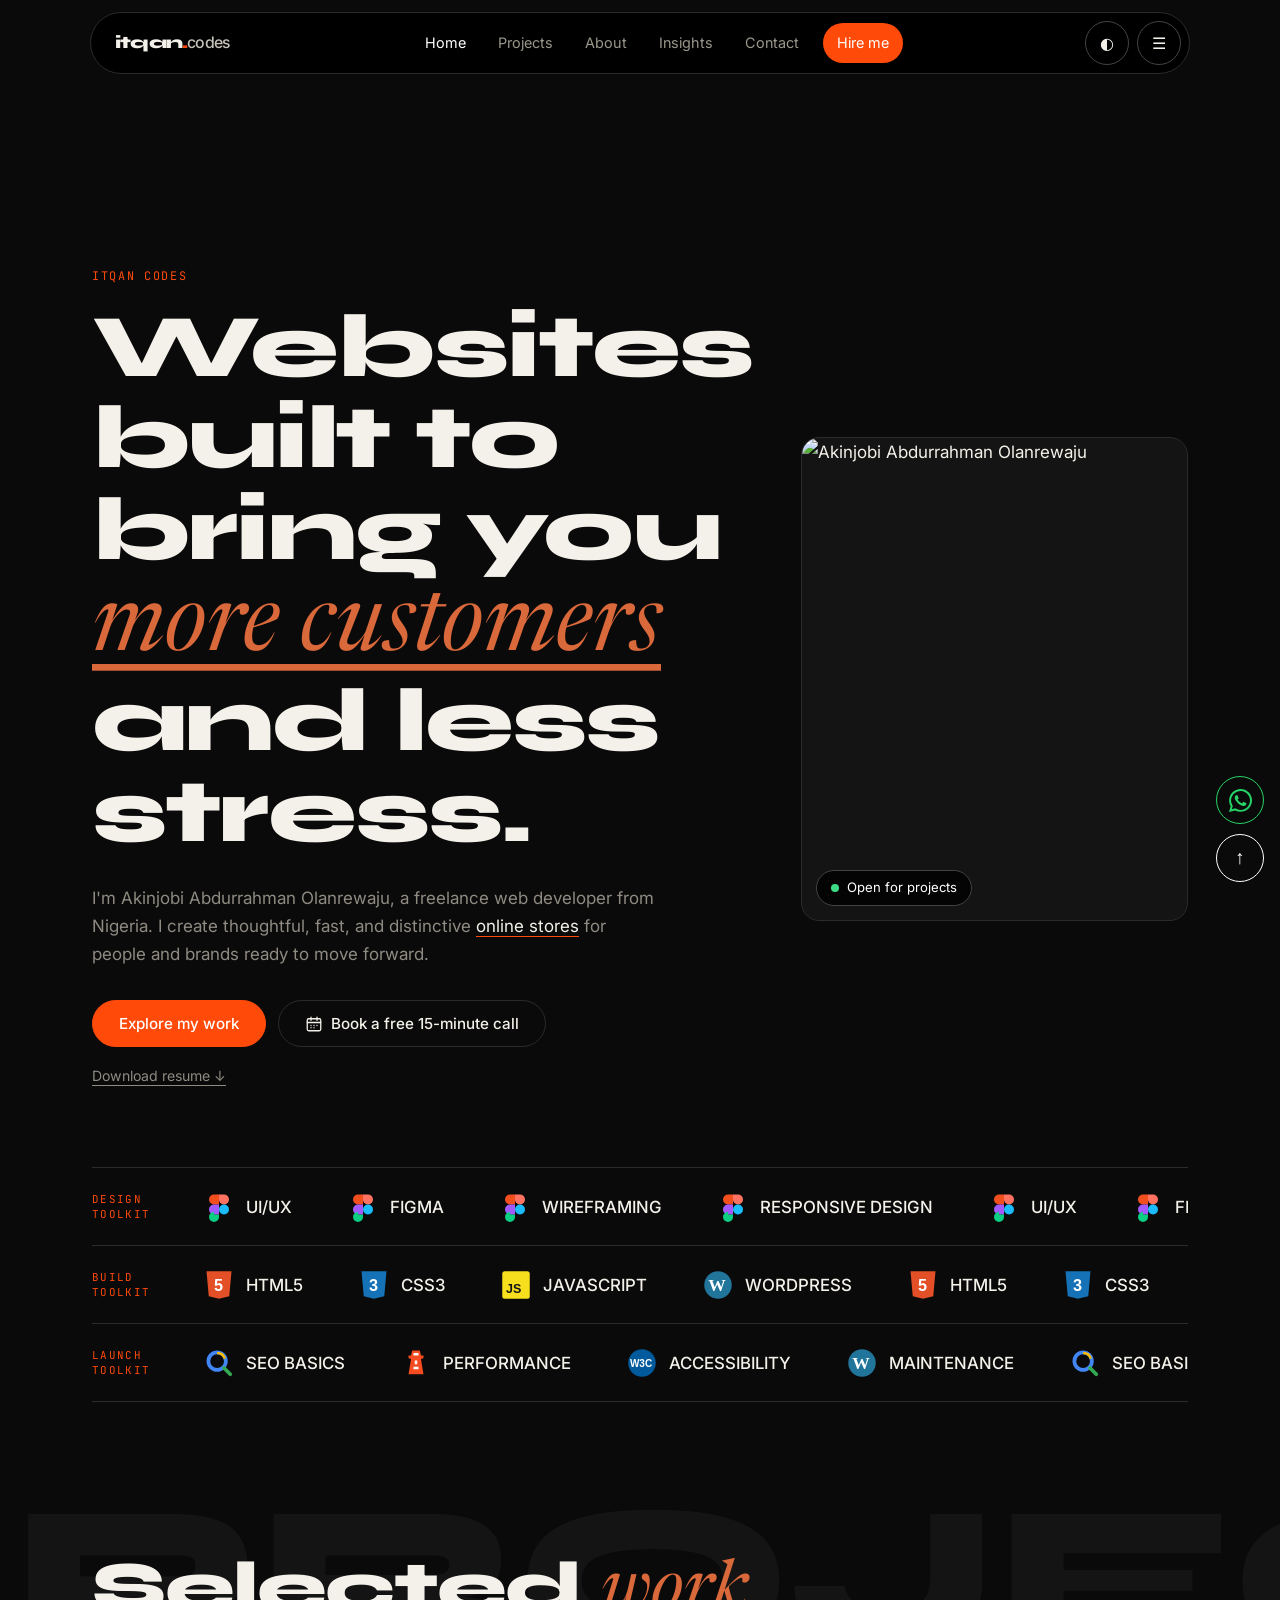
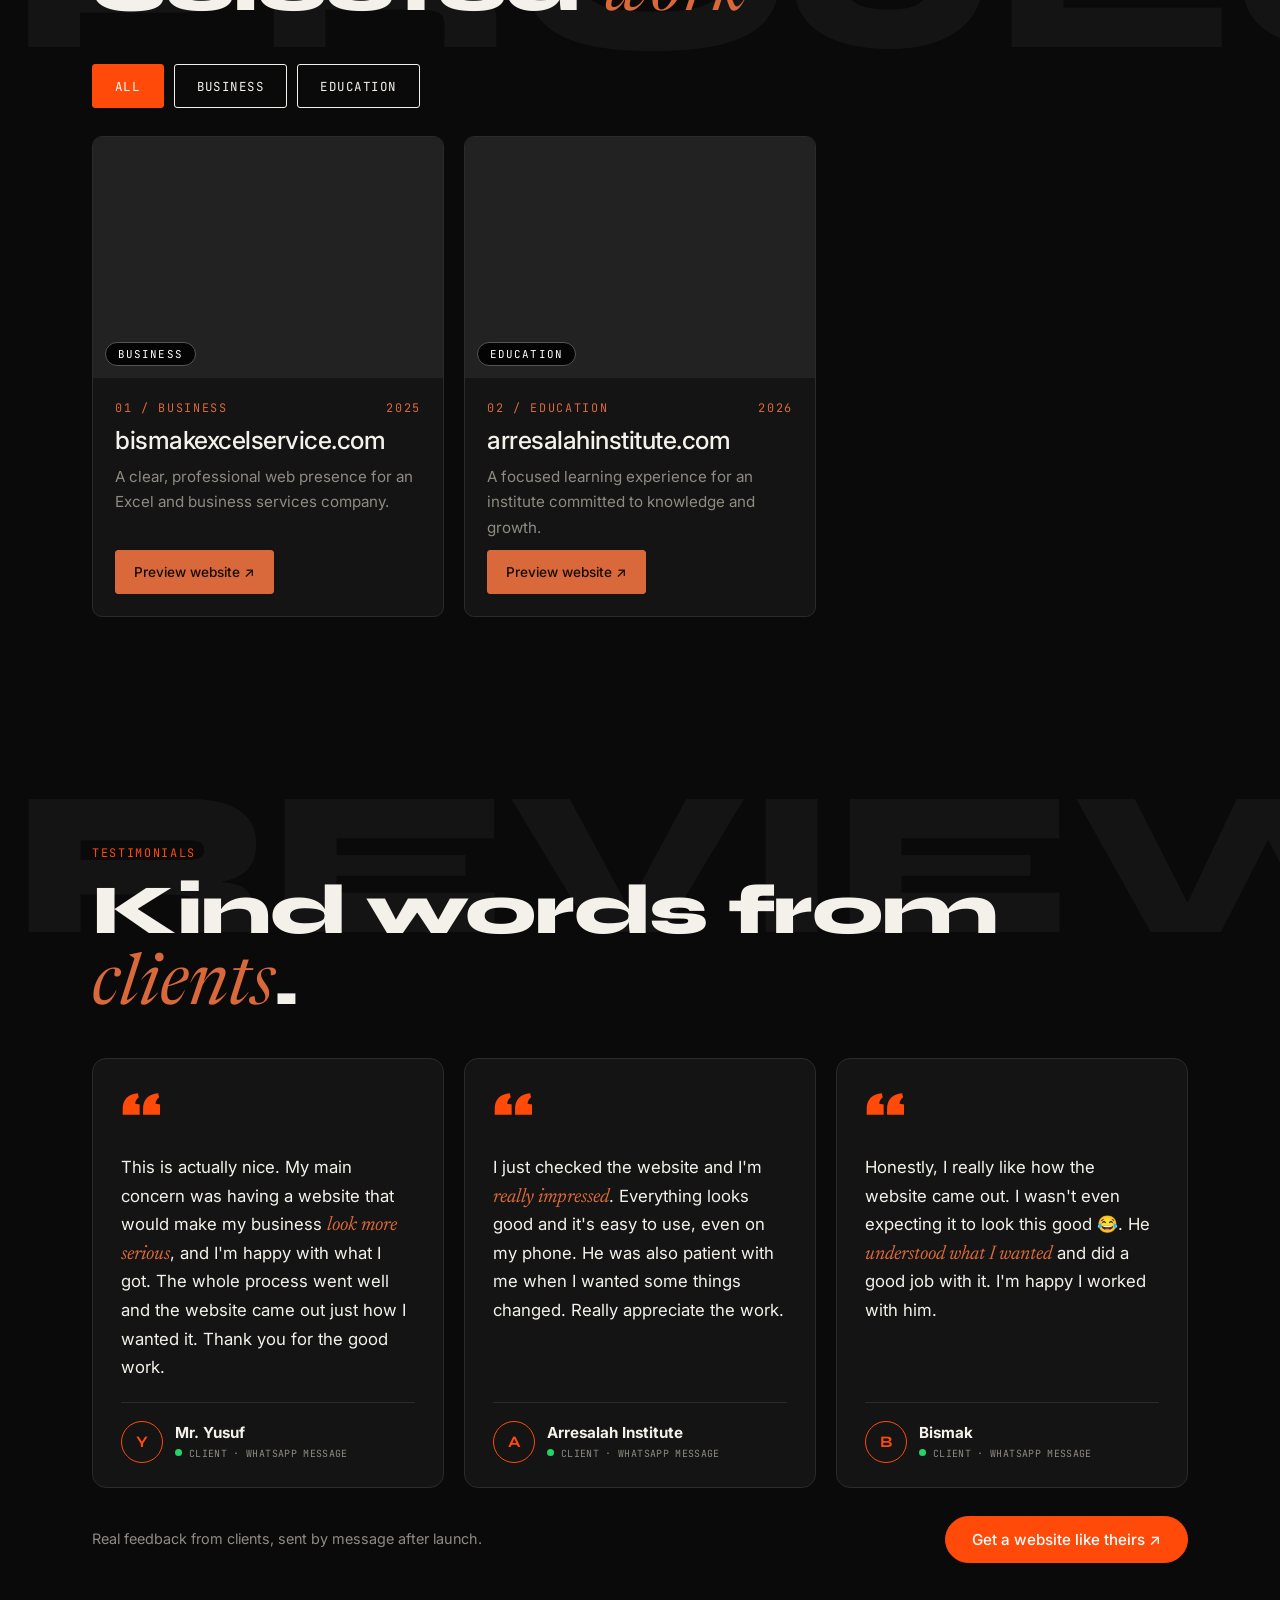
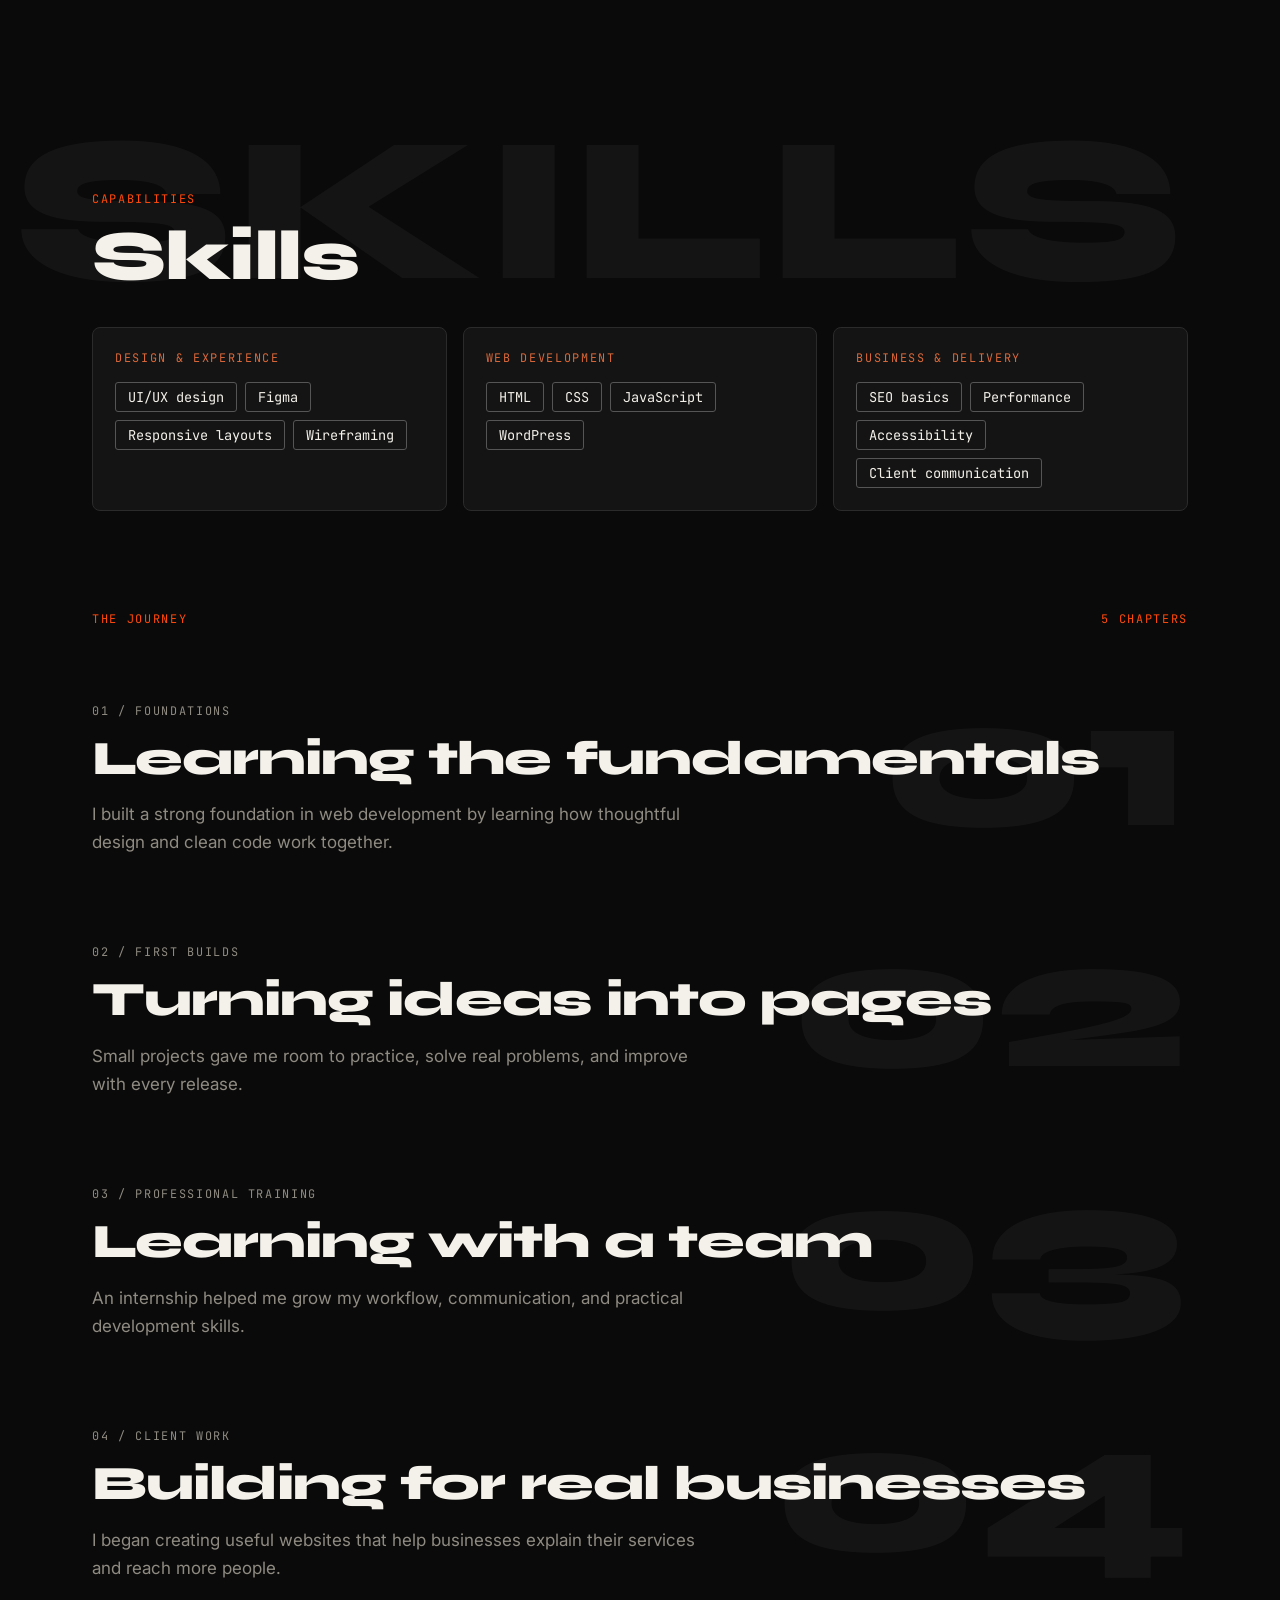
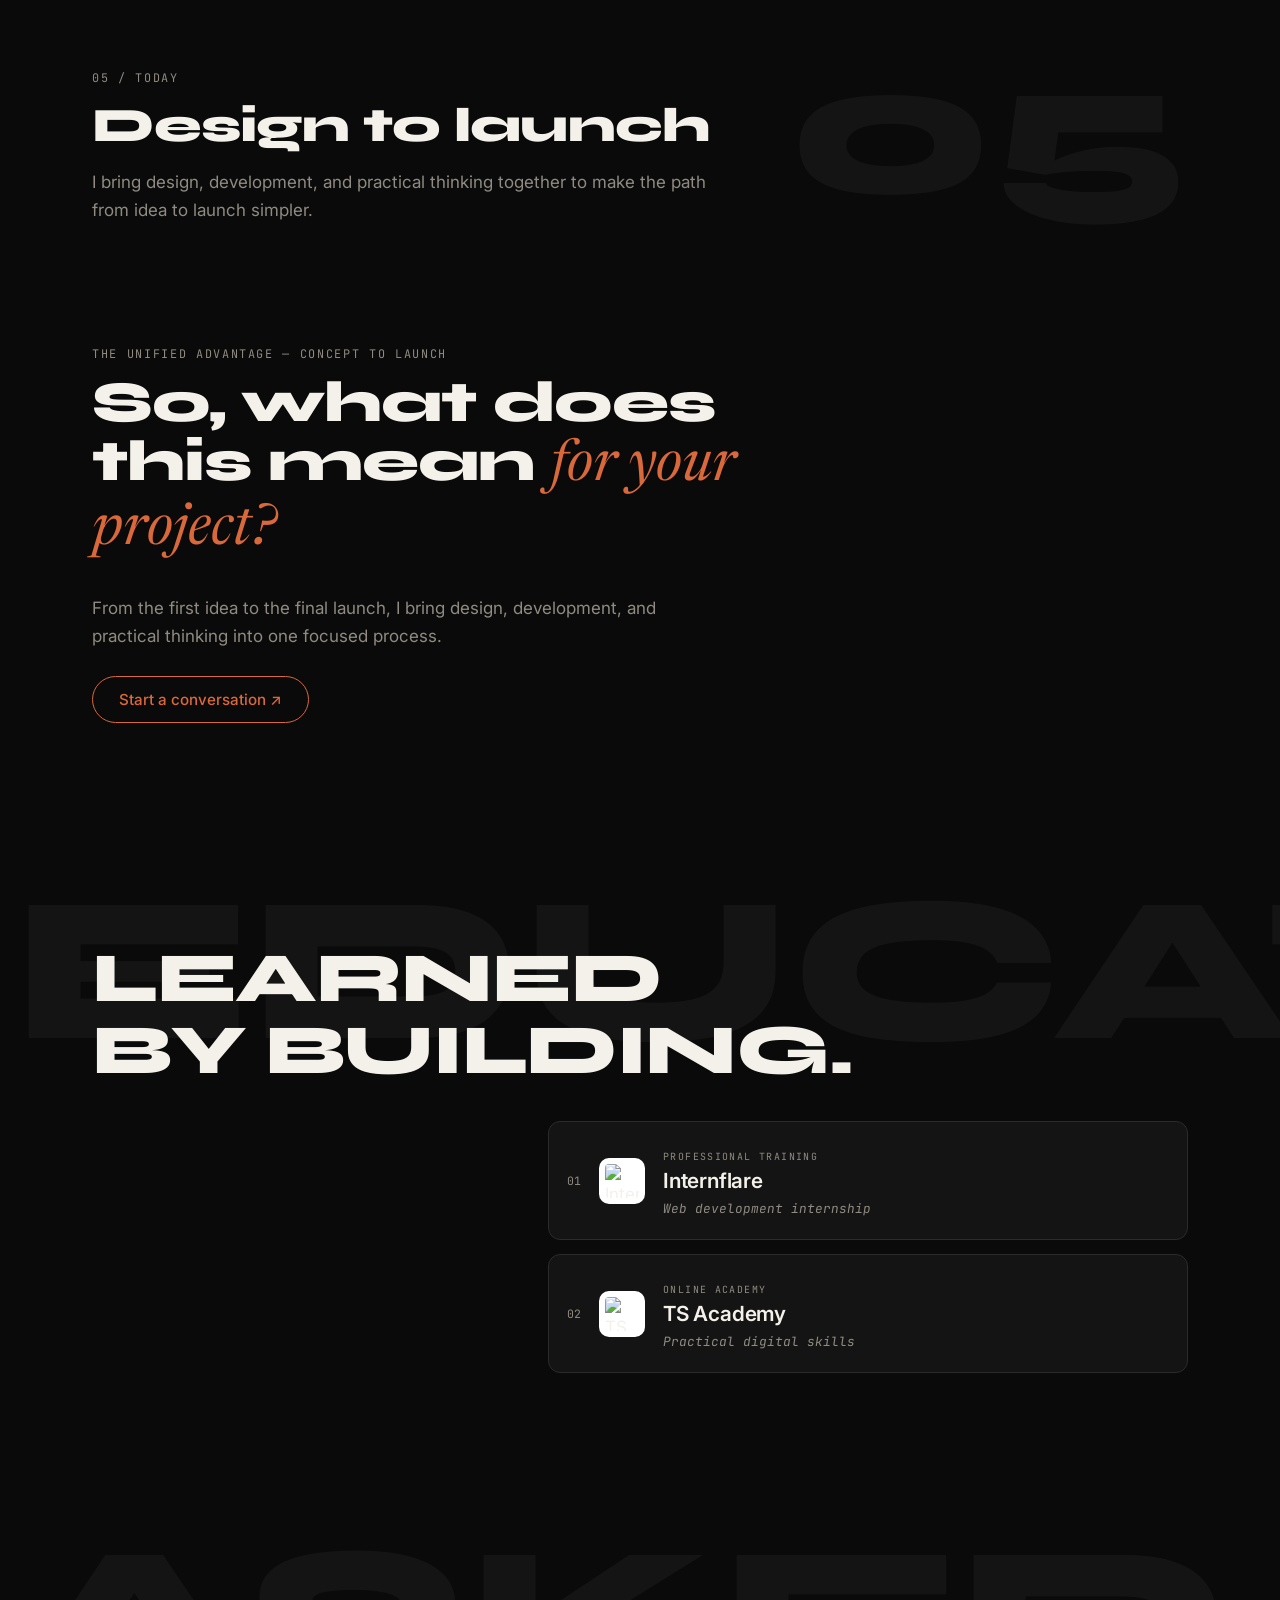
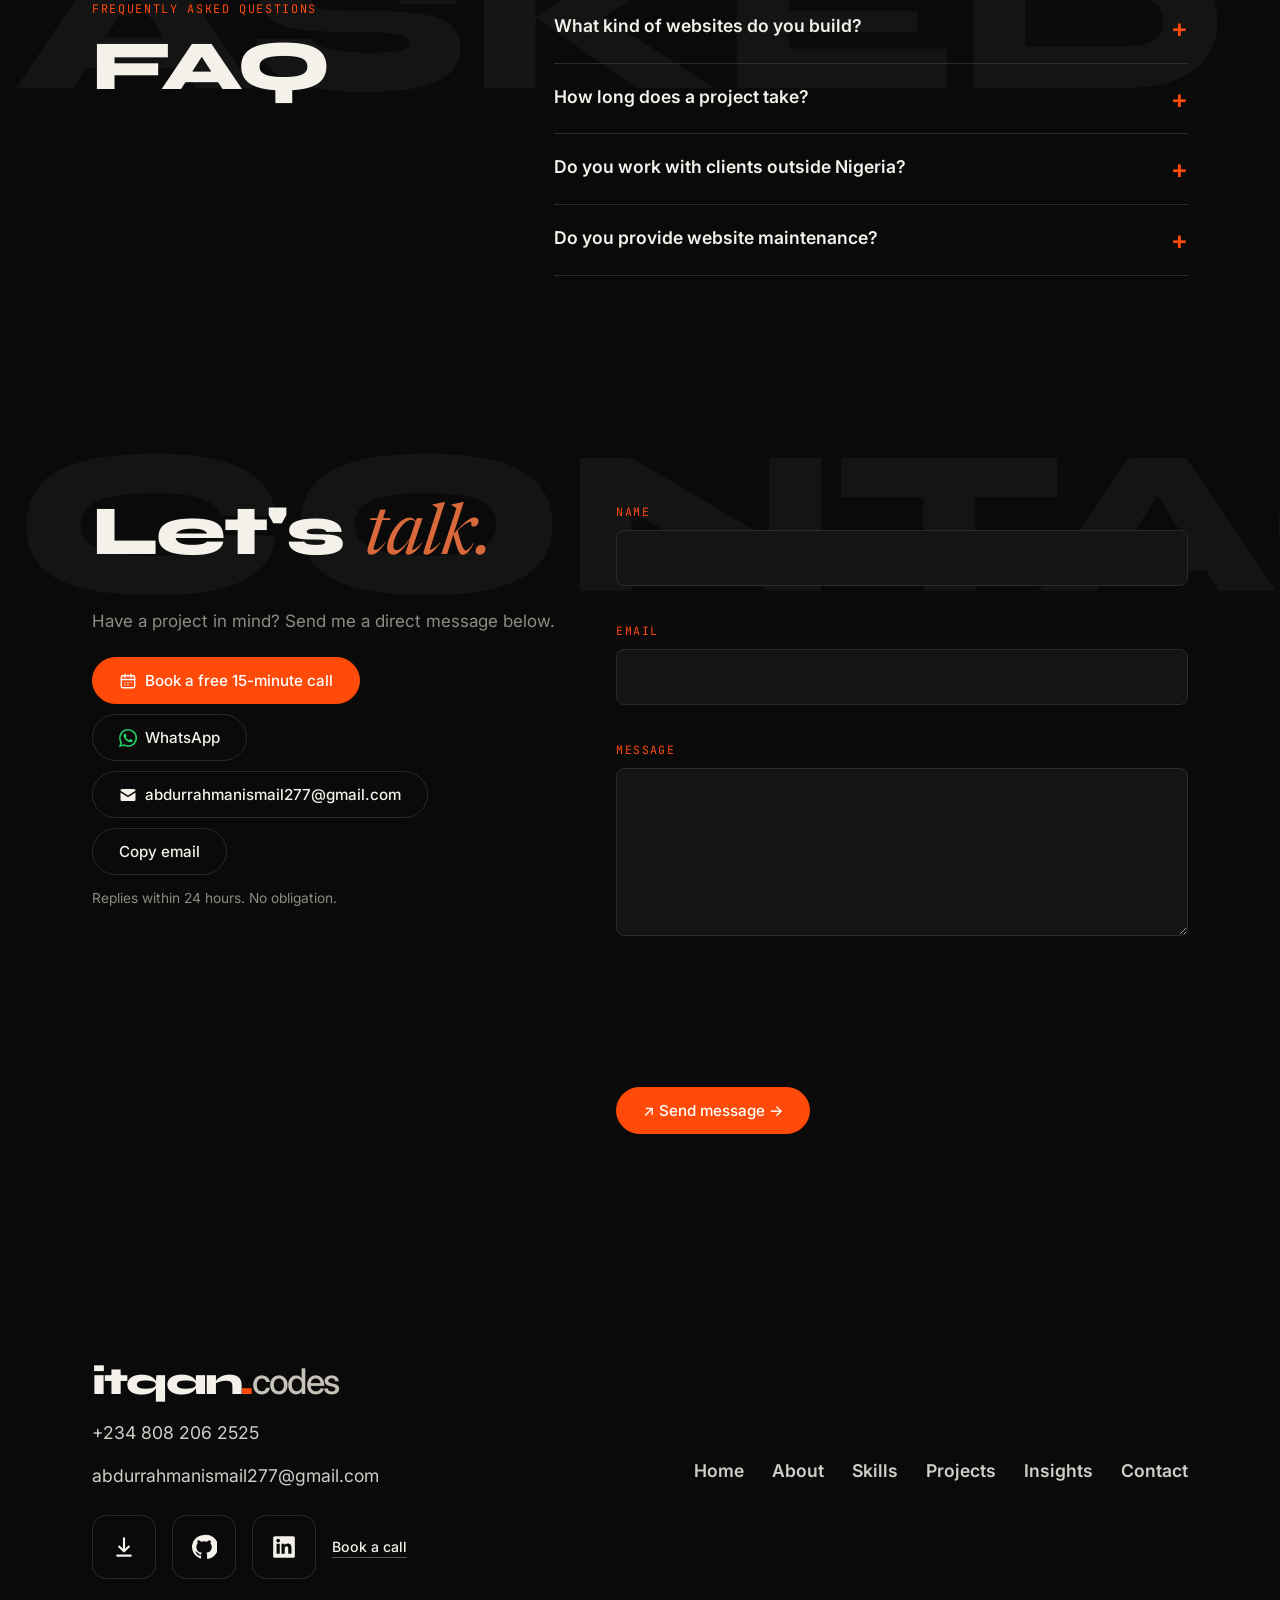
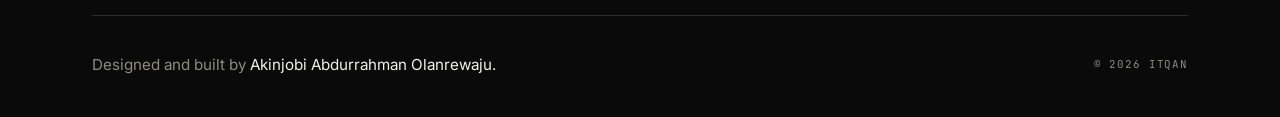
==== index.html @ 872ffa1b "Add files via upload" ====
﻿<!DOCTYPE html>
<html lang="en">
<head>
<meta charset="UTF-8">
<meta name="viewport" content="width=device-width, initial-scale=1">
<title>Akinjobi Abdurrahman | Freelance Web Developer in Nigeria</title>
<meta name="description" content="Akinjobi Abdurrahman is a freelance web developer in Nigeria building fast, responsive websites for businesses, schools, and personal brands worldwide.">
<meta name="author" content="Akinjobi Abdurrahman Olanrewaju">
<meta name="robots" content="index,follow,max-image-preview:large">
<link rel="canonical" href="https://abdurrahman-itqan.vercel.app/">
<meta property="og:type" content="website">
<meta property="og:site_name" content="Itqan Codes">
<meta property="og:title" content="Akinjobi Abdurrahman | Freelance Web Developer in Nigeria">
<meta property="og:description" content="Fast, responsive websites for businesses, schools, and personal brands in Nigeria and worldwide.">
<meta property="og:url" content="https://abdurrahman-itqan.vercel.app/">
<meta property="og:image" content="https://hebbkx1anhila5yf.public.blob.vercel-storage.com/WhatsApp%20Image%202026-10-10%20at%201.09.32%20AM-WdVArRnP4Y2sckX0mw4nhHKez0YVuT.jpeg">
<meta name="twitter:card" content="summary_large_image">
<meta name="twitter:title" content="Akinjobi Abdurrahman | Freelance Web Developer in Nigeria">
<meta name="twitter:description" content="Fast, responsive websites for businesses, schools, and personal brands in Nigeria and worldwide.">
<meta name="twitter:image" content="https://hebbkx1anhila5yf.public.blob.vercel-storage.com/WhatsApp%20Image%202026-10-10%20at%201.09.32%20AM-WdVArRnP4Y2sckX0mw4nhHKez0YVuT.jpeg">
<script type="application/ld+json">
{"@context":"https://schema.org","@type":"Person","name":"Akinjobi Abdurrahman Olanrewaju","url":"https://abdurrahman-itqan.vercel.app/","jobTitle":"Freelance Web Developer","description":"Freelance web developer building responsive websites for businesses, schools, and personal brands in Nigeria and worldwide.","address":{"@type":"PostalAddress","addressCountry":"NG"},"sameAs":["https://linkedin.com/in/akinjobi-abdurrahman-8bb6163a5"]}
</script>
<link rel="icon" type="image/jpeg" href="./favicon.jpeg?v=1">
<link rel="stylesheet" href="https://assets.calendly.com/assets/external/widget.css">
<link rel="preconnect" href="https://fonts.googleapis.com"><link rel="preconnect" href="https://fonts.gstatic.com" crossorigin>
<link href="https://fonts.googleapis.com/css2?family=Syne:wght@700;800&family=Newsreader:ital,wght@1,400;1,500&family=Inter:wght@400;500;600&family=JetBrains+Mono:wght@400;500&display=swap" rel="stylesheet">
<style>
:root{--bg:#0a0a0a;--card:#141414;--line:#2b2b2b;--fg:#f4f1ea;--mute:#8f8b82;--acc:#ff4a0a;--it:#d9683a;--ghost:rgba(255,255,255,.045);--sy:'Syne',sans-serif;--mo:'JetBrains Mono',monospace}
:root[data-theme=light]{--bg:#f4f1ea;--card:#fff;--line:#d8d3c6;--fg:#141412;--mute:#6d695f;--ghost:rgba(0,0,0,.05)}
*{box-sizing:border-box;margin:0}
html{scroll-behavior:smooth;scroll-padding-top:90px}
body{background:var(--bg);color:var(--fg);font:400 17px/1.65 Inter,system-ui,sans-serif;overflow-x:hidden}
a{color:inherit;text-decoration:none}img{max-width:100%;display:block}
:focus-visible{outline:2px solid var(--acc);outline-offset:3px}
.wrap{max-width:1140px;margin:auto;padding:0 22px}
section{position:relative;padding:110px 0;overflow:hidden}
.ghost{position:absolute;top:34px;left:14px;font:800 clamp(4rem,17vw,13rem)/1 var(--sy);color:var(--ghost);text-transform:uppercase;white-space:nowrap;pointer-events:none;user-select:none}
.mono{font:400 .74rem var(--mo);letter-spacing:.14em;text-transform:uppercase;color:var(--acc)}
h1,h2{font-family:var(--sy);font-weight:800;line-height:1.02;letter-spacing:-.02em;position:relative}
h1{font-size:clamp(2.5rem,7.4vw,5.6rem)}h2{font-size:clamp(2.2rem,6vw,4.4rem);margin-bottom:34px}
em{font-family:Newsreader,serif;font-weight:400;color:var(--it);letter-spacing:0}
.hero-emphasis{background-image:linear-gradient(var(--it),var(--it));background-repeat:no-repeat;background-position:0 96%;background-size:0 .075em;animation:customer-reveal .75s .2s ease-out both,customer-underline .8s .65s cubic-bezier(.2,.8,.2,1) forwards}
@keyframes customer-reveal{from{opacity:0;filter:blur(5px)}to{opacity:1;filter:blur(0)}}
@keyframes customer-underline{to{background-size:100% .075em}}
.btn{display:inline-flex;gap:8px;align-items:center;min-height:44px;padding:13px 26px;border:1px solid var(--line);border-radius:99px;background:none;color:var(--fg);font:500 .95rem Inter;cursor:pointer;transition:.25s}
.btn:hover{border-color:var(--acc);color:var(--acc)}
.btn.pri{background:var(--acc);border-color:var(--acc);color:#fff}.btn.pri:hover{color:#fff;transform:translateY(-2px)}
.btn.out{border-color:var(--it);color:var(--it)}
.btn.calendly-booking{transition:transform .2s,border-color .2s,color .2s,background .2s}
.btn.calendly-booking:hover,.btn.calendly-booking:focus-visible{transform:translateY(-2px)}
.btn.calendly-outline{border-color:var(--line);color:var(--fg)}
.btn.calendly-outline:hover{border-color:var(--acc);color:var(--acc)}
.calendar-icon{width:18px;height:18px;flex:none;fill:none;stroke:currentColor;stroke-width:1.7;stroke-linecap:round;stroke-linejoin:round}
.hero-resume{display:inline-flex;align-items:center;min-height:44px;margin-top:6px;color:var(--mute);font-size:.88rem;text-decoration:underline;text-underline-offset:4px;transition:color .2s}
.hero-resume:hover{color:var(--acc)}
#prog{position:fixed;top:0;left:0;height:3px;width:0;background:var(--acc);z-index:200}
/* header pill */
header{position:fixed;top:12px;left:12px;right:12px;z-index:100;max-width:1100px;margin:auto}
.pill{display:flex;align-items:center;justify-content:space-between;background:#000;border:1px solid var(--line);border-radius:99px;padding:8px 8px 8px 24px;color:#f4f1ea}
.logo{display:inline-flex;align-items:baseline;min-width:max-content;font:800 1.08rem/1 var(--sy);letter-spacing:-.045em;color:var(--fg);transition:transform .25s}
.logo-dot{display:inline-block;color:var(--acc);transition:transform .25s,text-shadow .25s}.logo-domain{font:500 .92em/1 Inter,sans-serif;letter-spacing:-.055em;color:#c6c2b9}
.logo:hover{transform:translateY(-1px)}.logo:hover .logo-dot{transform:scale(1.25);text-shadow:0 0 10px rgba(255,74,10,.5)}
.dnav{display:flex;gap:4px;align-items:center}.dnav a{padding:8px 14px;border-radius:99px;font-size:.9rem;color:#9b978b}.dnav a:hover,.dnav a.on{color:#fff}
.dnav .hire{background:var(--acc);color:#fff;margin-left:6px}
.circ{width:44px;height:44px;border-radius:50%;border:1px solid #444;background:none;color:inherit;cursor:pointer;display:grid;place-items:center;font-size:1rem}
.circ:hover{border-color:var(--acc)}
.right{display:flex;gap:8px;align-items:center}
@media(max-width:760px){.dnav{display:none}}
#ov{position:fixed;inset:0;z-index:250;overflow-y:auto;background:#0a0a0a;color:#f4f1ea;visibility:hidden;clip-path:circle(0 at calc(100% - 44px) 44px);transition:clip-path .6s cubic-bezier(.7,0,.2,1),visibility 0s linear .6s;padding:88px clamp(24px,7vw,100px) 48px}
#ov.open{visibility:visible;clip-path:circle(150% at calc(100% - 44px) 44px);transition:clip-path .6s cubic-bezier(.7,0,.2,1),visibility 0s}
.ov-inner{width:min(1280px,100%);min-height:100%;margin:0 auto;display:grid;grid-template-columns:minmax(0,1.5fr) minmax(250px,1fr);gap:clamp(36px,7vw,110px);align-items:center}
.ov-links{display:flex;flex-direction:column;width:100%}
#ov .ov-link{display:grid;grid-template-columns:12px 2.2rem minmax(0,1fr);gap:10px;align-items:start;padding:12px 0 18px;border-bottom:1px solid rgba(255,255,255,.08);color:rgba(244,241,234,.45);font:800 clamp(3rem,8vw,6.5rem)/.98 var(--sy);letter-spacing:-.04em;transition:color .2s,transform .25s}
#ov .ov-link:first-child{border-top:1px solid rgba(255,255,255,.08)}
#ov .ov-num{padding-top:.18em;color:var(--acc);font:400 .9rem/1.4 var(--mo);letter-spacing:0}
#ov .ov-marker{width:7px;height:7px;margin-top:.48em;border-radius:50%;background:var(--acc);opacity:0}
#ov .ov-link:hover,#ov .ov-link:focus-visible,#ov .ov-link.on{color:#f4f1ea}
#ov .ov-link:hover,#ov .ov-link:focus-visible{transform:translateX(12px)}
#ov .ov-link.on .ov-marker{opacity:1}
#ov .ov-info{display:flex;flex-direction:column;align-items:flex-start;gap:16px;max-width:390px;opacity:0}
#ov.open .ov-info{animation:ov-info-in .5s .38s ease-out forwards}
#ov .ov-kicker{color:var(--acc);font:400 .9rem var(--mo);letter-spacing:.12em;text-transform:uppercase}
#ov .ov-info a{color:#f4f1ea;font:500 clamp(1rem,1.5vw,1.2rem)/1.5 Inter,sans-serif;overflow-wrap:anywhere;transition:color .2s}
#ov .ov-info a:hover{color:var(--acc)}
#ov .ov-socials{display:flex;gap:20px;margin-top:4px}
#ov .ov-socials a{font:500 .85rem var(--mo);text-decoration:underline;text-decoration-color:rgba(255,255,255,.25);text-underline-offset:5px}
#ov .ov-book-link,.footer-book{display:inline-flex;align-items:center;min-height:44px;padding:0;border:0;background:none;color:var(--fg);font:500 .88rem Inter,sans-serif;text-decoration:underline;text-decoration-color:rgba(255,255,255,.3);text-underline-offset:5px;cursor:pointer;transition:color .2s,transform .2s}
#ov .ov-book-link:hover,.footer-book:hover{color:var(--acc);transform:translateY(-2px)}
#ov .ov-location{margin-top:20px;color:var(--mute);font:400 .7rem/1.6 var(--mo);letter-spacing:.04em}
#ov .x{position:fixed;top:20px;right:20px;z-index:2;width:48px;height:48px;border:1px solid rgba(244,241,234,.8);color:#f4f1ea;background:transparent;font-size:1.35rem;transition:transform .25s,border-color .2s,color .2s}
#ov .x:hover{transform:rotate(90deg);border-color:var(--acc);color:var(--acc)}
#ov.open .ov-link{animation:ov-link-in .42s cubic-bezier(.2,.8,.2,1) both}
#ov.open .ov-link:nth-child(1){animation-delay:.06s}#ov.open .ov-link:nth-child(2){animation-delay:.12s}#ov.open .ov-link:nth-child(3){animation-delay:.18s}#ov.open .ov-link:nth-child(4){animation-delay:.24s}
@keyframes ov-link-in{from{opacity:0;translate:0 24px}to{opacity:1;translate:0 0}}
@keyframes ov-info-in{from{opacity:0;transform:translateY(8px)}to{opacity:1;transform:none}}
@media(max-width:899px){#ov{padding:82px 24px 36px}.ov-inner{display:flex;flex-direction:column;align-items:stretch;justify-content:flex-start;gap:32px}.ov-links{max-width:680px}#ov .ov-link{font-size:clamp(2.5rem,12vw,4.25rem);grid-template-columns:10px 2rem minmax(0,1fr);gap:8px;padding:10px 0 14px}#ov .ov-info{max-width:600px;gap:12px}#ov .ov-location{margin-top:8px}}
/* hero */
.hero{display:grid;grid-template-columns:1.5fr 1fr;gap:48px;align-items:center;padding-top:150px}
.lead{color:var(--mute);max-width:52ch;margin:26px 0 32px}.cta{display:flex;gap:12px;flex-wrap:wrap}
.rot{color:var(--fg);border-bottom:1px solid var(--acc)}
.photo{aspect-ratio:4/5;border-radius:18px;overflow:hidden;border:1px solid var(--line);position:relative;background:var(--card)}
.photo img{width:100%;height:100%;object-fit:cover}
.badge{position:absolute;left:14px;bottom:14px;background:#000c;color:#fff;border:1px solid #444;padding:6px 14px;border-radius:99px;font-size:.82rem;backdrop-filter:blur(6px)}
.badge i{display:inline-block;width:8px;height:8px;border-radius:50%;background:#3ddc84;margin-right:8px;animation:p 2s infinite}
@keyframes p{50%{opacity:.3}}
.wd{display:inline-block;overflow:hidden;vertical-align:bottom}.wd>span{display:inline-block;transform:translateY(105%);animation:up .8s cubic-bezier(.2,.8,.2,1) forwards}
@keyframes up{to{transform:none}}
@media(max-width:760px){.hero{grid-template-columns:1fr}.photo{max-width:320px}}
/* marquee */
.mq{margin-top:70px;border-top:1px solid var(--line)}
.mr{display:flex;align-items:center;border-bottom:1px solid var(--line);height:78px;overflow:hidden}
.mr .lb{flex:0 0 112px;padding-right:12px;font:400 .68rem/1.4 var(--mo);letter-spacing:.12em;color:var(--acc);text-transform:uppercase;background:var(--bg);z-index:1;height:100%;display:flex;align-items:center}
.trk{display:flex;gap:56px;animation:mq 26s linear infinite;width:max-content}
.mr:nth-child(even) .trk{animation-direction:reverse}.mr:hover .trk{animation-play-state:paused}
.it{display:flex;gap:12px;align-items:center;font:500 1.05rem Inter;text-transform:uppercase;white-space:nowrap}.tool-icon{width:30px;height:30px;display:grid;place-items:center;flex:none}.tool-icon svg{display:block;width:30px;height:30px}
@keyframes mq{to{transform:translateX(-50%)}}
/* projects */
.fl{display:flex;gap:10px;flex-wrap:wrap;margin-bottom:28px;position:relative}
.fl button{min-height:44px;padding:11px 22px;border:1px solid var(--fg);border-radius:3px;background:none;color:var(--fg);font:400 .78rem var(--mo);letter-spacing:.12em;cursor:pointer}
.fl button.on{background:var(--acc);border-color:var(--acc);color:#fff}
.grid{display:grid;grid-template-columns:repeat(auto-fill,minmax(min(100%,300px),1fr));gap:20px;position:relative}
.card{background:var(--card);border:1px solid var(--line);border-radius:10px;overflow:hidden;display:flex;flex-direction:column;transition:.3s}
.card:hover{transform:translateY(-4px);border-color:var(--acc)}.card.hide{display:none}
.tc-track{display:grid;grid-template-columns:repeat(3,minmax(0,1fr));gap:20px;position:relative}
.tc{min-width:0;min-height:100%;display:flex;flex-direction:column;gap:20px;padding:30px 28px 24px;background:var(--card);border:1px solid var(--line);border-radius:14px;transition:transform .25s,border-color .25s}
.tc:hover{transform:translateY(-4px);border-color:var(--acc)}
.tc-quote{height:44px;color:var(--acc);font:800 4.2rem/.9 var(--sy)}
.tc blockquote{flex:1;color:var(--fg);font:400 1.05rem/1.7 Inter,sans-serif}
.tc mark{background:none;color:var(--it);font:italic 400 1.18em Newsreader,serif}
.tc figcaption{display:flex;align-items:center;gap:12px;border-top:1px solid var(--line);padding-top:18px}
.tc-avatar{width:42px;height:42px;flex:none;display:grid;place-items:center;border:1px solid var(--acc);border-radius:50%;color:var(--acc);font:700 1rem var(--sy)}
.tc-person{min-width:0}.tc-name{display:block;color:var(--fg);font:700 .95rem/1.3 Inter,sans-serif}
.tc-source{display:block;margin-top:4px;color:var(--mute);font:400 .62rem/1.4 var(--mo);letter-spacing:.035em;text-transform:uppercase}
.tc-source::before{content:"";display:inline-block;width:7px;height:7px;margin:0 7px 1px 0;border-radius:50%;background:#25d366}
.tc-bottom{display:flex;align-items:center;justify-content:space-between;gap:18px;margin-top:28px;position:relative}
.tc-bottom p{color:var(--mute);font-size:.9rem}
.tc-controls{display:none;gap:10px}
.tc-arrow{width:48px;height:48px;display:grid;place-items:center;border:1px solid var(--line);border-radius:50%;background:var(--card);color:var(--fg);font:500 1.2rem Inter;cursor:pointer}
.tc-arrow:hover{border-color:var(--acc);color:var(--acc)}
@media(max-width:900px){.tc-track{display:flex;gap:16px;overflow-x:auto;scroll-snap-type:x mandatory;scroll-behavior:smooth;scroll-padding-inline:22px;margin-inline:-22px;padding:4px 22px 12px;scrollbar-width:none;-ms-overflow-style:none}.tc-track::-webkit-scrollbar{display:none}.tc{flex:0 0 86%;scroll-snap-align:center}.tc-controls{display:flex}.tc-bottom{display:grid;grid-template-columns:1fr auto;gap:16px}.tc-controls{grid-column:1/-1;justify-content:center}.tc-bottom .btn{justify-self:end}}
@media(max-width:560px){.tc-bottom{grid-template-columns:1fr}.tc-bottom .btn{justify-self:start}.tc-controls{justify-content:flex-start}.tc{padding:26px 22px 22px}}
.shot{aspect-ratio:16/11;position:relative;overflow:hidden;background:#222}
.shot iframe{width:200%;height:200%;transform:scale(.5);transform-origin:0 0;border:0;pointer-events:none}
.shot img{width:100%;height:100%;object-fit:cover;filter:grayscale(1) brightness(.55)}
.cat{position:absolute;left:12px;bottom:12px;background:#000d;color:#fff;border:1px solid #555;font:400 .68rem var(--mo);letter-spacing:.1em;text-transform:uppercase;padding:4px 12px;border-radius:99px}
.cb{padding:22px;display:flex;flex-direction:column;gap:10px;flex:1}
.cb .mono{display:flex;justify-content:space-between;color:var(--it)}
.cb h3{font:500 1.55rem/1.15 Inter;letter-spacing:-.02em;overflow-wrap:anywhere}
.cb p{color:var(--mute);font-size:.95rem;flex:1}
.cb .btn{align-self:flex-start;background:var(--it);border-color:var(--it);color:#140a05;border-radius:3px;font-size:.85rem;padding:10px 18px}
/* skills */
.sk{display:grid;grid-template-columns:repeat(auto-fit,minmax(min(100%,300px),1fr));gap:16px;position:relative}
.sk>div{background:var(--card);border:1px solid var(--line);border-radius:8px;padding:22px;min-height:150px}
.sk .mono{margin-bottom:16px;display:block;color:var(--it)}
.ch2{display:flex;flex-wrap:wrap;gap:8px}.ch2 span{font:400 .85rem var(--mo);border:1px solid #555;border-radius:3px;padding:5px 12px;color:var(--fg)}
/* journey */
.jh{display:flex;justify-content:space-between;margin:100px 0 40px;position:relative}
.cp{position:relative;padding:36px 0;opacity:.25;transform:translateX(-10px);transition:opacity .6s,transform .6s}
.cp.on{opacity:1;transform:none}
.cp .num{position:absolute;right:0;top:0;font:800 clamp(6rem,20vw,12rem)/1 var(--sy);color:var(--ghost)}
.cp .mono{color:var(--mute);display:block;margin-bottom:14px;position:relative}
.cp h3{font:800 clamp(1.8rem,5vw,3rem)/1.08 var(--sy);letter-spacing:-.02em;margin-bottom:16px;position:relative;max-width:20ch}
.cp p{color:var(--mute);max-width:56ch;margin-bottom:16px;position:relative}
.un{margin-top:70px;position:relative;max-width:760px}
.un .mono{color:var(--mute);margin-bottom:12px;display:block}
.un h2{font-size:clamp(2rem,5vw,3.6rem)}.un p{color:var(--mute);margin-bottom:26px;max-width:54ch}
/* education */
.edl{display:grid;gap:14px;position:relative;max-width:640px;margin-left:auto}
.edl a{display:flex;gap:18px;align-items:center;background:var(--card);border:1px solid var(--line);border-radius:12px;padding:18px;transition:.3s}
.edl a:hover{border-color:var(--acc)}.edl .n{font:400 .72rem var(--mo);color:var(--mute)}
.edl img{width:46px;height:46px;border-radius:10px;background:#fff;padding:6px}
.edl .mono{font-size:.62rem;color:var(--mute)}.edl b{display:block;font:600 1.3rem Inter;letter-spacing:-.01em}.edl i{font:italic 400 .8rem var(--mo);color:var(--mute)}
.edh{text-transform:uppercase;position:relative}
/* faq */
.fq{display:grid;grid-template-columns:1fr 1.5fr;gap:40px;position:relative}
@media(max-width:760px){.fq{grid-template-columns:1fr}}
details{border-bottom:1px solid var(--line);padding:22px 0}
summary{cursor:pointer;list-style:none;display:flex;justify-content:space-between;gap:16px;font:600 1.1rem Inter}
summary::after{content:"+";color:var(--acc);font-size:1.6rem;line-height:1;transition:.3s}
details[open] summary::after{transform:rotate(45deg)}details p{margin-top:12px;color:var(--mute);max-width:56ch}
/* contact */
.ct{display:grid;grid-template-columns:1fr 1.2fr;gap:48px;position:relative}
@media(max-width:760px){.ct{grid-template-columns:1fr}}
.ct p{color:var(--mute);margin-bottom:22px}.stk{display:flex;flex-direction:column;gap:10px;align-items:flex-start}
.stk .btn{max-width:100%;overflow-wrap:anywhere}
.booking-note{margin:12px 0 0!important;color:var(--mute)!important;font-size:.86rem}
form{display:flex;flex-direction:column;gap:16px}label{font:400 .72rem var(--mo);letter-spacing:.12em;color:var(--acc)}
.captcha-wrap{display:grid;gap:6px}.captcha-wrap .h-captcha{min-height:78px}.captcha-error{color:#ff7a6b;font-size:.82rem;min-height:1em}
input,textarea{width:100%;background:var(--card);border:1px solid var(--line);border-radius:8px;color:var(--fg);padding:13px 14px;font:inherit;margin-top:6px}
input:focus,textarea:focus{outline:none;border-color:var(--acc)}
.err{display:block;color:#ff7a6b;font-size:.82rem;min-height:1em}#ok{color:var(--acc);min-height:1.4em}#ok.status-error{color:#ff7a6b}
footer{padding:64px 0 32px;color:var(--mute);font-size:.95rem}
footer .wrap{display:grid;grid-template-columns:minmax(0,1fr) minmax(0,1fr);column-gap:48px;row-gap:36px}
.footer-left{display:flex;flex-direction:column;align-items:flex-start;gap:18px}
.footer-logo{font-size:2.4rem;letter-spacing:-.055em}
.footer-contact{display:block;color:rgba(244,241,234,.85);font:400 1.1rem/1.45 Inter,sans-serif;transition:color .2s}
.footer-contact:hover{color:var(--acc)}
.footer-icons{display:flex;gap:16px;margin-top:8px}
.footer-icons a{position:relative;width:64px;height:64px;display:grid;place-items:center;border:1px solid var(--line);border-radius:14px;background:transparent;color:var(--fg);transition:transform .2s,border-color .2s,color .2s}
.footer-icons svg{width:26px;height:26px;fill:currentColor}
.footer-icons a:hover,.footer-icons a:focus-visible{border-color:var(--acc);color:var(--acc);transform:translateY(-3px)}
.footer-icons a::after{content:attr(data-tooltip);position:absolute;left:50%;bottom:calc(100% + 9px);transform:translate(-50%,4px);padding:5px 9px;border:1px solid var(--line);border-radius:5px;background:var(--card);color:var(--fg);font:500 .68rem var(--mo);white-space:nowrap;opacity:0;pointer-events:none;transition:opacity .18s,transform .18s}
.footer-icons a:hover::after,.footer-icons a:focus-visible::after{opacity:1;transform:translate(-50%,0)}
.footer-divider{grid-column:1/-1;height:1px;background:var(--line)}
.footer-nav{display:flex;align-items:center;justify-content:flex-end;flex-wrap:wrap;gap:12px 28px}
.footer-nav a{position:relative;color:rgba(244,241,234,.85);font:600 1.1rem/1.4 Inter,sans-serif;transition:color .2s}
.footer-nav a::after{content:"";position:absolute;left:0;bottom:-5px;width:100%;height:2px;background:var(--acc);transform:scaleX(0);transform-origin:left;transition:transform .22s}
.footer-nav a:hover{color:var(--acc)}.footer-nav a:hover::after{transform:scaleX(1)}
.footer-bottom{grid-column:1/-1;display:flex;align-items:center;justify-content:space-between;gap:16px;flex-wrap:wrap;color:var(--mute)}
.footer-bottom p{margin:0}.footer-credit-name{color:var(--fg)}.footer-copy{font:400 .68rem var(--mo);letter-spacing:.08em;text-transform:uppercase}
@media(min-width:900px){footer{padding:80px 0 40px}.footer-left{grid-column:1;grid-row:1}.footer-nav{grid-column:2;grid-row:1}.footer-divider{grid-row:2}.footer-bottom{grid-row:3}}
@media(max-width:899px){footer .wrap{display:flex;flex-direction:column;gap:30px}.footer-nav{justify-content:flex-start;gap:14px 28px}.footer-bottom{align-items:baseline;gap:10px 20px}}
@media(max-width:760px){footer{padding-bottom:104px}}
@media(max-width:760px){section{padding:78px 0}.wrap{padding-inline:18px}.hero{gap:32px}.ct{gap:32px}.grid,.sk{gap:14px}.cb,.sk>div{padding:18px}}
/* floating */
.fab{position:fixed;right:16px;bottom:18px;z-index:90;display:flex;flex-direction:column;gap:10px}
.fab .circ{width:48px;height:48px;background:#0a0a0a;border-color:#fff;color:#fff;font-size:1.2rem}
.fab .wa{border-color:#25d366}.fab .wa svg{width:23px;height:23px;fill:#25d366}
#top{opacity:0;pointer-events:none;transition:.3s}#top.show{opacity:1;pointer-events:auto}
.rv{opacity:0;transform:translateY(20px);transition:.8s}.rv.in{opacity:1;transform:none}
@media(prefers-reduced-motion:reduce){html{scroll-behavior:auto}.tc-track{scroll-behavior:auto}.trk,.badge i{animation:none}.wd>span{transform:none;animation:none}.hero-emphasis{animation:none;background-size:100% .075em}.logo,.logo-dot,.footer-icons a,.footer-icons a::after,.footer-nav a::after,.calendly-booking,.hero-resume,#ov .ov-book-link,.footer-book{transition:none;animation:none;transform:none}#ov,#ov.open{transition:none}#ov .ov-link,#ov.open .ov-link{animation:none;opacity:1;transition:none}#ov .ov-info,#ov.open .ov-info{animation:none;opacity:1;transform:none}#ov .x{transition:none;transform:none}.rv{transform:none}}
</style>
</head>
<body>
<div id="prog"></div>
<header><div class="pill">
 <a href="#home" class="logo" aria-label="itqan.codes, home">itqan<span class="logo-dot">.</span><span class="logo-domain">codes</span></a>
 <nav class="dnav" aria-label="Main"><a href="#home" class="on">Home</a><a href="#projects">Projects</a><a href="#about">About</a><a href="choose-web-developer-in-nigeria.html">Insights</a><a href="#contact">Contact</a><a class="hire" href="#contact">Hire me</a></nav>
 <div class="right"><button class="circ" id="theme" aria-label="Toggle theme">◐</button><button class="circ" id="burger" aria-label="Open menu" aria-expanded="false">☰</button></div>
</div></header>
<div id="ov" role="dialog" aria-modal="true" aria-label="Navigation menu" aria-hidden="true" tabindex="-1">
 <button class="circ x" id="close" aria-label="Close menu">&#10005;</button>
 <div class="ov-inner">
  <nav class="ov-links" aria-label="Full-screen navigation">
   <a href="#home" class="ov-link on" aria-current="page"><span class="ov-marker" aria-hidden="true"></span><span class="ov-num">01</span><span>Home</span></a>
   <a href="#projects" class="ov-link"><span class="ov-marker" aria-hidden="true"></span><span class="ov-num">02</span><span>Projects</span></a>
   <a href="#about" class="ov-link"><span class="ov-marker" aria-hidden="true"></span><span class="ov-num">03</span><span>About</span></a>
   <a href="#contact" class="ov-link"><span class="ov-marker" aria-hidden="true"></span><span class="ov-num">04</span><span>Contact</span></a>
   <a href="choose-web-developer-in-nigeria.html" class="ov-link"><span class="ov-marker" aria-hidden="true"></span><span class="ov-num">05</span><span>Insights</span></a>
  </nav>
  <aside class="ov-info" aria-label="Contact information">
   <span class="ov-kicker">Let's talk</span>
   <a href="mailto:abdurrahmanismail277@gmail.com">abdurrahmanismail277@gmail.com</a>
   <a href="https://wa.me/2348082062525">+234 808 206 2525</a>
   <button class="ov-book-link calendly-booking" type="button" aria-label="Book a free 15-minute call (opens scheduling window)">Prefer to talk? Book a call</button>
   <div class="ov-socials"><a href="https://linkedin.com/in/akinjobi-abdurrahman-8bb6163a5" target="_blank" rel="noopener">LinkedIn</a><a href="https://github.com/abdurrahmanismail277-code/adulxdivsey" target="_blank" rel="noopener">GitHub</a></div>
   <p class="ov-location">Based in Nigeria // Working worldwide</p>
  </aside>
 </div>
</div>

<main>
<section id="home" style="padding-bottom:40px"><div class="wrap">
 <div class="hero">
  <div>
   <span class="mono">Itqan codes</span>
   <h1 id="h1" class="rv" style="margin-top:14px">Websites built to bring you <em class="hero-emphasis">more customers</em> and less stress.</h1>
   <p class="lead">I'm Akinjobi Abdurrahman Olanrewaju, a freelance web developer from Nigeria. I create thoughtful, fast, and distinctive <span class="rot" id="rot">websites</span> for people and brands ready to move forward.</p>
   <div class="cta"><a class="btn pri" href="#projects">Explore my work</a><button class="btn calendly-outline calendly-booking" type="button" aria-label="Book a free 15-minute call (opens scheduling window)"><svg class="calendar-icon" viewBox="0 0 24 24" aria-hidden="true"><rect x="3" y="5" width="18" height="16" rx="2"/><path d="M16 3v4M8 3v4M3 10h18M8 14h.01M12 14h.01M16 14h.01M8 17h.01M12 17h.01"/></svg>Book a free 15-minute call</button></div>
   <a class="hero-resume" href="resume.html">Download resume ↓</a>
  </div>
  <div class="photo"><img src="https://hebbkx1anhila5yf.public.blob.vercel-storage.com/WhatsApp%20Image%202026-10-10%20at%201.09.32%20AM-WdVArRnP4Y2sckX0mw4nhHKez0YVuT.jpeg" alt="Akinjobi Abdurrahman Olanrewaju" fetchpriority="high"><span class="badge"><i></i>Open for projects</span></div>
 </div>
 <div class="mq" id="mq"></div>
</div></section>

<section id="projects"><div class="ghost" aria-hidden="true">Projects</div><div class="wrap">
 <h2>Selected <em>work</em></h2>
 <div class="fl"><button class="on" data-f="all">ALL</button><button data-f="Business">BUSINESS</button><button data-f="Education">EDUCATION</button></div>
 <div class="grid">
  <article class="card" data-c="Business"><div class="shot"><iframe src="https://bismakexcelservice.com" loading="lazy" title="Preview of bismakexcelservice.com" tabindex="-1"></iframe><span class="cat">Business</span></div><div class="cb"><span class="mono"><span>01 / Business</span><span>2025</span></span><h3>bismakexcelservice.com</h3><p>A clear, professional web presence for an Excel and business services company.</p><a class="btn" href="https://bismakexcelservice.com" target="_blank" rel="noopener">Preview website ↗</a></div></article>
  <article class="card" data-c="Education"><div class="shot"><iframe src="https://arresalahinstitute.com" loading="lazy" title="Preview of arresalahinstitute.com" tabindex="-1"></iframe><span class="cat">Education</span></div><div class="cb"><span class="mono"><span>02 / Education</span><span>2026</span></span><h3>arresalahinstitute.com</h3><p>A focused learning experience for an institute committed to knowledge and growth.</p><a class="btn" href="https://arresalahinstitute.com" target="_blank" rel="noopener">Preview website ↗</a></div></article>
 </div>
</div></section>

<section id="testimonials"><div class="ghost" aria-hidden="true">Reviews</div><div class="wrap">
 <span class="mono" style="position:relative">Testimonials</span><h2 style="margin-top:10px">Kind words from <em>clients</em>.</h2>
 <div class="tc-track" id="tc-track" aria-label="Client testimonials">
  <figure class="tc rv"><span class="tc-quote" aria-hidden="true">“</span><blockquote>This is actually nice. My main concern was having a website that would make my business <mark>look more serious</mark>, and I'm happy with what I got. The whole process went well and the website came out just how I wanted it. Thank you for the good work.</blockquote><figcaption><span class="tc-avatar" aria-hidden="true">Y</span><span class="tc-person"><span class="tc-name">Mr. Yusuf</span><span class="tc-source">Client · WhatsApp message</span></span></figcaption></figure>
  <figure class="tc rv"><span class="tc-quote" aria-hidden="true">“</span><blockquote>I just checked the website and I'm <mark>really impressed</mark>. Everything looks good and it's easy to use, even on my phone. He was also patient with me when I wanted some things changed. Really appreciate the work.</blockquote><figcaption><span class="tc-avatar" aria-hidden="true">A</span><span class="tc-person"><span class="tc-name">Arresalah Institute</span><span class="tc-source">Client · WhatsApp message</span></span></figcaption></figure>
  <figure class="tc rv"><span class="tc-quote" aria-hidden="true">“</span><blockquote>Honestly, I really like how the website came out. I wasn't even expecting it to look this good 😂. He <mark>understood what I wanted</mark> and did a good job with it. I'm happy I worked with him.</blockquote><figcaption><span class="tc-avatar" aria-hidden="true">B</span><span class="tc-person"><span class="tc-name">Bismak</span><span class="tc-source">Client · WhatsApp message</span></span></figcaption></figure>
 </div>
 <div class="tc-bottom"><p>Real feedback from clients, sent by message after launch.</p><a class="btn pri" href="#contact">Get a website like theirs ↗</a><div class="tc-controls" aria-label="Testimonial carousel controls"><button class="tc-arrow" id="tc-prev" type="button" aria-label="Previous testimonial">←</button><button class="tc-arrow" id="tc-next" type="button" aria-label="Next testimonial">→</button></div></div>
</div></section>

<section id="about"><div class="ghost" aria-hidden="true">Skills</div><div class="wrap">
 <span class="mono" style="position:relative">Capabilities</span><h2 style="margin-top:10px">Skills</h2>
 <div class="sk" id="sk"></div>

 <div class="jh mono"><span>The journey</span><span>5 chapters</span></div>
 <div id="jr"></div>

 <div class="un rv"><span class="mono">The unified advantage — concept to launch</span>
  <h2>So, what does this mean <em>for your project?</em></h2>
  <p>From the first idea to the final launch, I bring design, development, and practical thinking into one focused process.</p>
  <a class="btn out" href="#contact">Start a conversation ↗</a></div>
</div></section>

<section id="education"><div class="ghost" aria-hidden="true">Education</div><div class="wrap">
 <h2 class="edh">Learned<br>by building.</h2>
 <div class="edl rv">
  <a href="https://www.internflare.net/" target="_blank" rel="noopener"><span class="n">01</span><img src="https://www.google.com/s2/favicons?domain=internflare.net&sz=128" alt="Internflare logo"><div><span class="mono">Professional training</span><b>Internflare</b><i>Web development internship</i></div></a>
  <a href="https://tsacademyonline.com/" target="_blank" rel="noopener"><span class="n">02</span><img src="https://www.google.com/s2/favicons?domain=tsacademyonline.com&sz=128" alt="TS Academy logo"><div><span class="mono">Online academy</span><b>TS Academy</b><i>Practical digital skills</i></div></a>
 </div>
</div></section>

<section id="faq"><div class="ghost" aria-hidden="true">Asked questions</div><div class="wrap fq">
 <div><span class="mono">Frequently asked questions</span><h2 style="margin-top:10px">FAQ</h2></div>
 <div>
  <details><summary>What kind of websites do you build?</summary><p>I build fast, beautiful websites for businesses, personal brands, institutions, and creative teams.</p></details>
  <details><summary>How long does a project take?</summary><p>Most projects take between two and six weeks, depending on the scope, content, and features required.</p></details>
  <details><summary>Do you work with clients outside Nigeria?</summary><p>Yes. I work with clients in Nigeria and worldwide through clear communication and remote collaboration.</p></details>
  <details><summary>Do you provide website maintenance?</summary><p>Yes. I offer WordPress updates, content changes, performance improvements, and ongoing website maintenance.</p></details>
 </div>
</div></section>

<section id="contact"><div class="ghost" aria-hidden="true">Contact</div><div class="wrap ct">
 <div><h2>Let's <em>talk.</em></h2><p>Have a project in mind? Send me a direct message below.</p>
  <div class="stk"><button class="btn pri calendly-booking" type="button" aria-label="Book a free 15-minute call (opens scheduling window)"><svg class="calendar-icon" viewBox="0 0 24 24" aria-hidden="true"><rect x="3" y="5" width="18" height="16" rx="2"/><path d="M16 3v4M8 3v4M3 10h18M8 14h.01M12 14h.01M16 14h.01M8 17h.01M12 17h.01"/></svg>Book a free 15-minute call</button><a class="btn" href="https://wa.me/2348082062525" target="_blank" rel="noopener"><svg aria-hidden="true" width="18" height="18" viewBox="0 0 24 24" fill="#25d366"><path d="M20.52 3.48A11.86 11.86 0 0 0 12.08 0C5.5 0 .14 5.35.14 11.93c0 2.1.55 4.14 1.6 5.95L0 24l6.28-1.65a11.9 11.9 0 0 0 5.8 1.48h.01c6.57 0 11.93-5.35 11.93-11.93 0-3.19-1.24-6.19-3.5-8.42ZM12.08 21.8a9.9 9.9 0 0 1-5.04-1.38l-.36-.21-3.73.98 1-3.64-.24-.37a9.86 9.86 0 1 1 8.37 4.62Zm5.42-7.39c-.3-.15-1.76-.87-2.03-.97-.27-.1-.47-.15-.67.15-.2.3-.77.97-.94 1.17-.17.2-.35.22-.65.07-.3-.15-1.26-.46-2.4-1.47-.89-.8-1.49-1.77-1.66-2.07-.17-.3-.02-.46.13-.61.13-.13.3-.35.45-.52.15-.17.2-.3.3-.5.1-.2.05-.37-.02-.52-.08-.15-.67-1.62-.92-2.22-.24-.58-.49-.5-.67-.51h-.57c-.2 0-.52.07-.79.37-.27.3-1.04 1.02-1.04 2.49s1.07 2.89 1.22 3.09c.15.2 2.1 3.2 5.08 4.49.71.31 1.27.5 1.7.64.72.23 1.37.2 1.89.12.58-.09 1.76-.72 2-1.42.25-.7.25-1.3.17-1.42-.07-.13-.27-.2-.57-.35Z"/></svg> WhatsApp</a>
  <a class="btn" href="mailto:abdurrahmanismail277@gmail.com"><svg aria-hidden="true" width="18" height="18" viewBox="0 0 24 24" fill="currentColor"><path d="M20 4H4a2 2 0 0 0-2 2v.4l10 6.25L22 6.4V6a2 2 0 0 0-2-2ZM2 8.76V18a2 2 0 0 0 2 2h16a2 2 0 0 0 2-2V8.76l-9.47 5.92a1 1 0 0 1-1.06 0L2 8.76Z"/></svg>abdurrahmanismail277@gmail.com</a>
  <button class="btn" id="copy" type="button">Copy email</button></div><p class="booking-note">Replies within 24 hours. No obligation.</p></div>
 <form id="form" novalidate>
  <input type="checkbox" name="botcheck" tabindex="-1" aria-hidden="true" style="display:none">
  <div><label for="n">NAME</label><input id="n" autocomplete="name"><span class="err" data-e="n"></span></div>
  <div><label for="e">EMAIL</label><input id="e" type="email" autocomplete="email"><span class="err" data-e="e"></span></div>
  <div><label for="m">MESSAGE</label><textarea id="m" rows="5"></textarea><span class="err" data-e="m"></span></div>
  <div class="captcha-wrap"><div class="h-captcha" data-captcha="true" data-theme="dark"></div><span class="captcha-error" id="captcha-error" role="alert"></span></div>
  <button class="btn pri" type="submit" style="align-self:flex-start">↗ Send message →</button><div id="ok" role="status"></div>
 </form>
</div></section>
</main>

<footer>
 <div class="wrap">
  <div class="footer-left">
   <a href="#home" class="logo footer-logo" aria-label="itqan.codes, home">itqan<span class="logo-dot">.</span><span class="logo-domain">codes</span></a>
   <a class="footer-contact" href="https://wa.me/2348082062525">+234 808 206 2525</a>
   <a class="footer-contact" href="mailto:abdurrahmanismail277@gmail.com">abdurrahmanismail277@gmail.com</a>
   <div class="footer-icons" role="group" aria-label="More links">
    <a href="resume.html" aria-label="Download resume" data-tooltip="Download resume"><svg viewBox="0 0 24 24" aria-hidden="true"><path d="M12 3a1 1 0 0 1 1 1v9.59l3.3-3.3 1.4 1.42-5 5a1 1 0 0 1-1.4 0l-5-5 1.4-1.42 3.3 3.3V4a1 1 0 0 1 1-1ZM5 19h14v2H5z"/></svg></a>
    <a href="https://github.com/abdurrahmanismail277-code/adulxdivsey" target="_blank" rel="noopener" aria-label="GitHub" data-tooltip="GitHub"><svg viewBox="0 0 24 24" aria-hidden="true"><path d="M12 .9a11.1 11.1 0 0 0-3.51 21.63c.56.1.76-.24.76-.54v-2.1c-3.1.68-3.76-1.32-3.76-1.32-.5-1.3-1.24-1.65-1.24-1.65-1.01-.69.08-.68.08-.68 1.12.08 1.71 1.15 1.71 1.15 1 .1.99 1.93 3.3 1.47.1-.72.4-1.21.72-1.49-2.47-.28-5.07-1.24-5.07-5.5 0-1.22.44-2.22 1.15-3-.12-.29-.5-1.42.11-2.96 0 0 .94-.3 3.05 1.15a10.6 10.6 0 0 1 5.55 0c2.12-1.45 3.05-1.15 3.05-1.15.61 1.54.23 2.67.12 2.96.71.78 1.14 1.78 1.14 3 0 4.27-2.6 5.21-5.08 5.49.4.35.76 1.02.76 2.06v3.06c0 .3.2.65.77.54A11.1 11.1 0 0 0 12 .9Z"/></svg></a>
    <a href="https://linkedin.com/in/akinjobi-abdurrahman-8bb6163a5" target="_blank" rel="noopener" aria-label="LinkedIn" data-tooltip="LinkedIn"><svg viewBox="0 0 24 24" aria-hidden="true"><path d="M20.45 2H3.55C2.69 2 2 2.68 2 3.52v16.96c0 .84.69 1.52 1.55 1.52h16.9c.86 0 1.55-.68 1.55-1.52V3.52c0-.84-.69-1.52-1.55-1.52ZM8.09 18.34H5.12V9.01h2.97v9.33ZM6.6 7.74a1.72 1.72 0 1 1 0-3.44 1.72 1.72 0 0 1 0 3.44Zm12.27 10.6H15.9v-4.54c0-1.08-.02-2.47-1.5-2.47-1.5 0-1.73 1.17-1.73 2.39v4.62H9.7V9.01h2.85v1.27h.04c.4-.73 1.36-1.5 2.8-1.5 2.99 0 3.54 1.97 3.54 4.53v5.03Z"/></svg></a>
   <button class="footer-book calendly-booking" type="button" aria-label="Book a free 15-minute call (opens scheduling window)">Book a call</button></div>
  </div>
  <div class="footer-divider" aria-hidden="true"></div>
  <nav class="footer-nav" aria-label="Footer navigation">
   <a href="#home">Home</a><a href="#about">About</a><a href="#about">Skills</a><a href="#projects">Projects</a><a href="choose-web-developer-in-nigeria.html">Insights</a><a href="#contact">Contact</a>
  </nav>
  <div class="footer-bottom">
   <p>Designed and built by <span class="footer-credit-name">Akinjobi Abdurrahman Olanrewaju.</span></p>
   <p class="footer-copy">&copy; <span id="yr">2026</span> Itqan</p>
  </div>
 </div>
</footer>

<div class="fab"><a class="circ wa" href="https://wa.me/2348082062525?text=Hello%20Akinjobi%2C%20I%27d%20like%20to%20start%20a%20conversation%20about%20a%20project." target="_blank" rel="noopener" aria-label="Start conversation on WhatsApp"><svg aria-hidden="true" viewBox="0 0 24 24"><path d="M20.52 3.48A11.86 11.86 0 0 0 12.08 0C5.5 0 .14 5.35.14 11.93c0 2.1.55 4.14 1.6 5.95L0 24l6.28-1.65a11.9 11.9 0 0 0 5.8 1.48h.01c6.57 0 11.93-5.35 11.93-11.93 0-3.19-1.24-6.19-3.5-8.42ZM12.08 21.8a9.9 9.9 0 0 1-5.04-1.38l-.36-.21-3.73.98 1-3.64-.24-.37a9.86 9.86 0 1 1 8.37 4.62Zm5.42-7.39c-.3-.15-1.76-.87-2.03-.97-.27-.1-.47-.15-.67.15-.2.3-.77.97-.94 1.17-.17.2-.35.22-.65.07-.3-.15-1.26-.46-2.4-1.47-.89-.8-1.49-1.77-1.66-2.07-.17-.3-.02-.46.13-.61.13-.13.3-.35.45-.52.15-.17.2-.3.3-.5.1-.2.05-.37-.02-.52-.08-.15-.67-1.62-.92-2.22-.24-.58-.49-.5-.67-.51h-.57c-.2 0-.52.07-.79.37-.27.3-1.04 1.02-1.04 2.49s1.07 2.89 1.22 3.09c.15.2 2.1 3.2 5.08 4.49.71.31 1.27.5 1.7.64.72.23 1.37.2 1.89.12.58-.09 1.76-.72 2-1.42.25-.7.25-1.3.17-1.42-.07-.13-.27-.2-.57-.35Z"/></svg></a><button class="circ" id="top" aria-label="Back to top">↑</button></div>

<script>
const $=(s,r=document)=>r.querySelector(s),$$=(s,r=document)=>[...r.querySelectorAll(s)];
const KEY='5928d458-0824-4c73-914a-1a121bf63a3f';
const CALENDLY_URL='https://calendly.com/abdurrahmanismail277/30min';
const email='abdurrahmanismail277@gmail.com';
// Populate the looping skill strips and the five chapter timeline.
const services=[
 ['Design',[['UI/UX','figma'],['Figma','figma'],['Wireframing','figma'],['Responsive design','figma']]],
 ['Build',[['HTML5','html5'],['CSS3','css3'],['JavaScript','javascript'],['WordPress','wordpress']]],
 ['Launch',[['SEO basics','search'],['Performance','lighthouse'],['Accessibility','w3c'],['Maintenance','wordpress']]]
];
const toolkitIcons={
 figma:'<svg viewBox="0 0 24 24" aria-hidden="true"><path fill="#f24e1e" d="M8 2h4v8H8a4 4 0 1 1 0-8"/><path fill="#ff7262" d="M12 2h4a4 4 0 1 1-4 4z"/><path fill="#a259ff" d="M8 10h4v8H8a4 4 0 1 1 0-8"/><circle cx="16" cy="14" r="4" fill="#1abcfe"/><path fill="#0acf83" d="M8 18h4v2a4 4 0 1 1-4-4z"/></svg>',
 html5:'<svg viewBox="0 0 24 24" aria-hidden="true"><path fill="#e34f26" d="M2 1h20l-1.8 20L12 23l-8.2-2z"/><text x="8" y="17" fill="#fff" font-family="Arial,sans-serif" font-size="13" font-weight="700">5</text></svg>',
 css3:'<svg viewBox="0 0 24 24" aria-hidden="true"><path fill="#1572b6" d="M2 1h20l-1.8 20L12 23l-8.2-2z"/><text x="8" y="17" fill="#fff" font-family="Arial,sans-serif" font-size="13" font-weight="700">3</text></svg>',
 javascript:'<svg viewBox="0 0 24 24" aria-hidden="true"><rect x="1" y="1" width="22" height="22" rx="2" fill="#f7df1e"/><text x="4" y="18" fill="#161616" font-family="Arial,sans-serif" font-size="10" font-weight="700">JS</text></svg>',
 wordpress:'<svg viewBox="0 0 24 24" aria-hidden="true"><circle cx="12" cy="12" r="11" fill="#21759b"/><text x="4.1" y="17" fill="#fff" font-family="Georgia,serif" font-size="14" font-weight="700">W</text></svg>',
 search:'<svg viewBox="0 0 24 24" aria-hidden="true"><circle cx="10.5" cy="10.5" r="7" fill="none" stroke="#4285f4" stroke-width="3"/><path d="m16 16 5 5" stroke="#34a853" stroke-width="3" stroke-linecap="round"/><path d="M10.5 4a6.5 6.5 0 0 1 6.2 4.5" fill="none" stroke="#fbbc04" stroke-width="2"/></svg>',
 lighthouse:'<svg viewBox="0 0 24 24" aria-hidden="true"><path fill="#f44b21" d="M9 2h6l1 4h2v2l-2 1 2 12H6L8 9 6 8V6h2z"/><path fill="#fff" d="M10 4h4v2h-4zm1 6h2v3h-2zm-1 5h4v2h-4z"/></svg>',
 w3c:'<svg viewBox="0 0 24 24" aria-hidden="true"><circle cx="12" cy="12" r="11" fill="#005a9c"/><text x="2.3" y="15" fill="#fff" font-family="Arial,sans-serif" font-size="8" font-weight="700">W3C</text></svg>'
};
$('#mq').innerHTML=services.map(([name,items])=>`<div class="mr"><span class="lb">${name}<br>Toolkit</span><div class="trk">${[...items,...items,...items,...items].map(([label,icon])=>`<span class="it"><span class="tool-icon" aria-hidden="true">${toolkitIcons[icon]}</span>${label}</span>`).join('')}</div></div>`).join('');
const capabilities=[['Design & experience',['UI/UX design','Figma','Responsive layouts','Wireframing']],['Web development',['HTML','CSS','JavaScript','WordPress']],['Business & delivery',['SEO basics','Performance','Accessibility','Client communication']]];
$('#sk').innerHTML=capabilities.map(([name,items])=>`<div class="rv"><span class="mono">${name}</span><div class="ch2">${items.map(item=>`<span>${item}</span>`).join('')}</div></div>`).join('');
const chapters=[['01 / Foundations','Learning the fundamentals','I built a strong foundation in web development by learning how thoughtful design and clean code work together.'],['02 / First builds','Turning ideas into pages','Small projects gave me room to practice, solve real problems, and improve with every release.'],['03 / Professional training','Learning with a team','An internship helped me grow my workflow, communication, and practical development skills.'],['04 / Client work','Building for real businesses','I began creating useful websites that help businesses explain their services and reach more people.'],['05 / Today','Design to launch','I bring design, development, and practical thinking together to make the path from idea to launch simpler.']];
$('#jr').innerHTML=chapters.map(([date,title,copy],i)=>`<article class="cp rv"><span class="num">0${i+1}</span><span class="mono">${date}</span><h3>${title}</h3><p>${copy}</p></article>`).join('');
// Motion and scroll progress
const progress=()=>{const max=document.documentElement.scrollHeight-innerHeight;$('#prog').style.width=(max>0?scrollY/max*100:0)+'%';$('#top').classList.toggle('show',scrollY>500)};
addEventListener('scroll',progress,{passive:true});progress();
if(!matchMedia('(prefers-reduced-motion: reduce)').matches&&'IntersectionObserver'in window){const reveal=new IntersectionObserver(entries=>entries.forEach(e=>{if(e.isIntersecting){e.target.classList.add('in');e.target.classList.add('on');reveal.unobserve(e.target)}}),{threshold:.12});$$('.rv').forEach(el=>reveal.observe(el));}else $$('.rv').forEach(el=>{el.classList.add('in','on')});
// Theme
const theme=$('#theme');let savedTheme='dark';try{savedTheme=localStorage.getItem('itqan-theme')||'dark'}catch{}if(savedTheme==='light'){document.documentElement.dataset.theme='light';theme.textContent='☼'}
theme.addEventListener('click',()=>{const light=document.documentElement.dataset.theme!=='light';if(light)document.documentElement.dataset.theme='light';else delete document.documentElement.dataset.theme;try{localStorage.setItem('itqan-theme',light?'light':'dark')}catch{}theme.textContent=light?'☼':'◐'});
// Full-screen menu: scroll lock, focus management, active section, and keyboard support.
const ov=$('#ov'),burger=$('#burger'),closeButton=$('#close');
let previousBodyOverflow='',previousRootOverflow='';
const menuLinks=$$('#ov .ov-link');
function syncMenuCurrent(){
 const sections=$$('#home,#projects,#about,#contact');
 let current=sections[0];
 const marker=scrollY+innerHeight*.35;
 sections.forEach(section=>{if(section.offsetTop<=marker)current=section});
 menuLinks.forEach(link=>{const active=link.hash==='#'+current.id;link.classList.toggle('on',active);if(active)link.setAttribute('aria-current','page');else link.removeAttribute('aria-current')});
}
function openMenu(){
 previousBodyOverflow=document.body.style.overflow;
 previousRootOverflow=document.documentElement.style.overflow;
 document.body.style.overflow='hidden';
 document.documentElement.style.overflow='hidden';
 ov.setAttribute('aria-hidden','false');
 ov.classList.add('open');
 burger.setAttribute('aria-expanded','true');
 syncMenuCurrent();
 closeButton.focus({preventScroll:true});
}
function closeMenu(){
 if(!ov.classList.contains('open'))return;
 ov.classList.remove('open');
 ov.setAttribute('aria-hidden','true');
 burger.setAttribute('aria-expanded','false');
 document.body.style.overflow=previousBodyOverflow;
 document.documentElement.style.overflow=previousRootOverflow;
 burger.focus({preventScroll:true});
}
burger.addEventListener('click',openMenu);
closeButton.addEventListener('click',closeMenu);
menuLinks.forEach(link=>link.addEventListener('click',closeMenu));
addEventListener('scroll',syncMenuCurrent,{passive:true});
addEventListener('keydown',event=>{
 if(!ov.classList.contains('open'))return;
 if(event.key==='Escape'){event.preventDefault();closeMenu();return}
 if(event.key!=='Tab')return;
 const focusable=$$('#ov a[href],#ov button:not([disabled])').filter(el=>el.getClientRects().length);
 const first=focusable[0],last=focusable[focusable.length-1];
 if(!ov.contains(document.activeElement)){event.preventDefault();(event.shiftKey?last:first).focus()}
 else if(event.shiftKey&&document.activeElement===first){event.preventDefault();last.focus()}
 else if(!event.shiftKey&&document.activeElement===last){event.preventDefault();first.focus()}
});
// Project category filters
$$('.fl button').forEach(btn=>btn.addEventListener('click',()=>{$$('.fl button').forEach(b=>b.classList.toggle('on',b===btn));$$('.card').forEach(card=>card.classList.toggle('hide',btn.dataset.f!=='all'&&card.dataset.c!==btn.dataset.f))}));
// Copy contact email
$('#copy').addEventListener('click',async()=>{let copied=false;try{await navigator.clipboard.writeText(email);copied=true}catch{const field=document.createElement('textarea');field.value=email;field.setAttribute('readonly','');field.style.position='fixed';field.style.opacity='0';document.body.append(field);field.select();try{copied=document.execCommand('copy')}catch{}field.remove()}$('#copy').textContent=copied?'Email copied!':'Select the email above to copy';setTimeout(()=>$('#copy').textContent='Copy email',2200)});
// Send contact enquiries through Web3Forms without leaving the page.
const contactForm=$('#form'),submitButton=contactForm.querySelector('button[type="submit"]'),botcheck=contactForm.elements.botcheck,formStatus=$('#ok'),captchaError=$('#captcha-error');
function openCalendlyBooking(event){
 event.preventDefault();
 if(window.Calendly&&typeof window.Calendly.initPopupWidget==='function')window.Calendly.initPopupWidget({url:CALENDLY_URL});
 else window.open(CALENDLY_URL,'_blank','noopener,noreferrer');
}
$$('.calendly-booking').forEach(button=>button.addEventListener('click',openCalendlyBooking));
const originalSubmitText='↗ Send message →';
contactForm.addEventListener('submit',async event=>{
 event.preventDefault();
 if(submitButton.disabled||botcheck.checked)return;
 const captchaToken=contactForm.querySelector('[name="h-captcha-response"]')?.value||'';
 if(!captchaToken){captchaError.textContent='Please complete the CAPTCHA to send your message.';return}
 captchaError.textContent='';
 const vals={name:$('#n').value.trim(),email:$('#e').value.trim(),message:$('#m').value.trim()};
 const nameError=$('[data-e="n"]'),emailError=$('[data-e="e"]'),messageError=$('[data-e="m"]');
 nameError.textContent=vals.name?'':'Please enter your name.';
 emailError.textContent=vals.email?(contactForm.elements.e.validity.valid?'':'Please enter a valid email address.'):'Please enter your email.';
 messageError.textContent=vals.message.length>=10?'':'Please enter a message of at least 10 characters.';
 if(!vals.name||!vals.email||!contactForm.elements.e.validity.valid||vals.message.length<10)return;
 formStatus.textContent='';formStatus.classList.remove('status-error');
 submitButton.disabled=true;submitButton.textContent='Sending…';
 try{
  const response=await fetch('https://api.web3forms.com/submit',{
   method:'POST',headers:{'Content-Type':'application/json','Accept':'application/json'},
   body:JSON.stringify({access_key:KEY,name:vals.name,email:vals.email,message:vals.message,subject:'New enquiry from '+vals.name+' (portfolio)',botcheck:botcheck.checked,'h-captcha-response':captchaToken})
  });
  const result=await response.json();
  if(result.success===true){contactForm.reset();if(window.hcaptcha)window.hcaptcha.reset();formStatus.textContent='Message sent. I will reply soon.'}
  else{formStatus.textContent='Could not send. Email me directly or use WhatsApp.';formStatus.classList.add('status-error')}
 }catch{
  formStatus.textContent='Could not send. Email me directly or use WhatsApp.';formStatus.classList.add('status-error')
 }finally{
  submitButton.disabled=false;submitButton.textContent=originalSubmitText;
 }
});$('#top').addEventListener('click',()=>scrollTo({top:0,behavior:matchMedia('(prefers-reduced-motion: reduce)').matches?'auto':'smooth'}));
const testimonialTrack=$('#tc-track');
function scrollTestimonial(direction){const card=testimonialTrack.querySelector('.tc');if(!card)return;const gap=parseFloat(getComputedStyle(testimonialTrack).gap)||0;testimonialTrack.scrollBy({left:direction*(card.getBoundingClientRect().width+gap),behavior:matchMedia('(prefers-reduced-motion: reduce)').matches?'auto':'smooth'})}
$('#tc-prev').addEventListener('click',()=>scrollTestimonial(-1));$('#tc-next').addEventListener('click',()=>scrollTestimonial(1));
$$('a[href^="#"]').forEach(a=>a.addEventListener('click',()=>{const target=$(a.getAttribute('href'));if(target){$$('.dnav a,.dnav .hire,#ov a').forEach(link=>link.classList.toggle('on',link.getAttribute('href')===a.getAttribute('href')))}}));
// Keep content animation moving on every load, including the rotating service label.
const words=['websites','online stores','digital experiences'];let wi=0;if(!matchMedia('(prefers-reduced-motion: reduce)').matches)setInterval(()=>{const el=$('#rot');if(el){wi=(wi+1)%words.length;el.textContent=words[wi]}},2600);
$('#yr').textContent=new Date().getFullYear();
</script>
<script src="https://assets.calendly.com/assets/external/widget.js" defer></script>
<script src="https://web3forms.com/client/script.js" async defer></script>
</body>
</html>
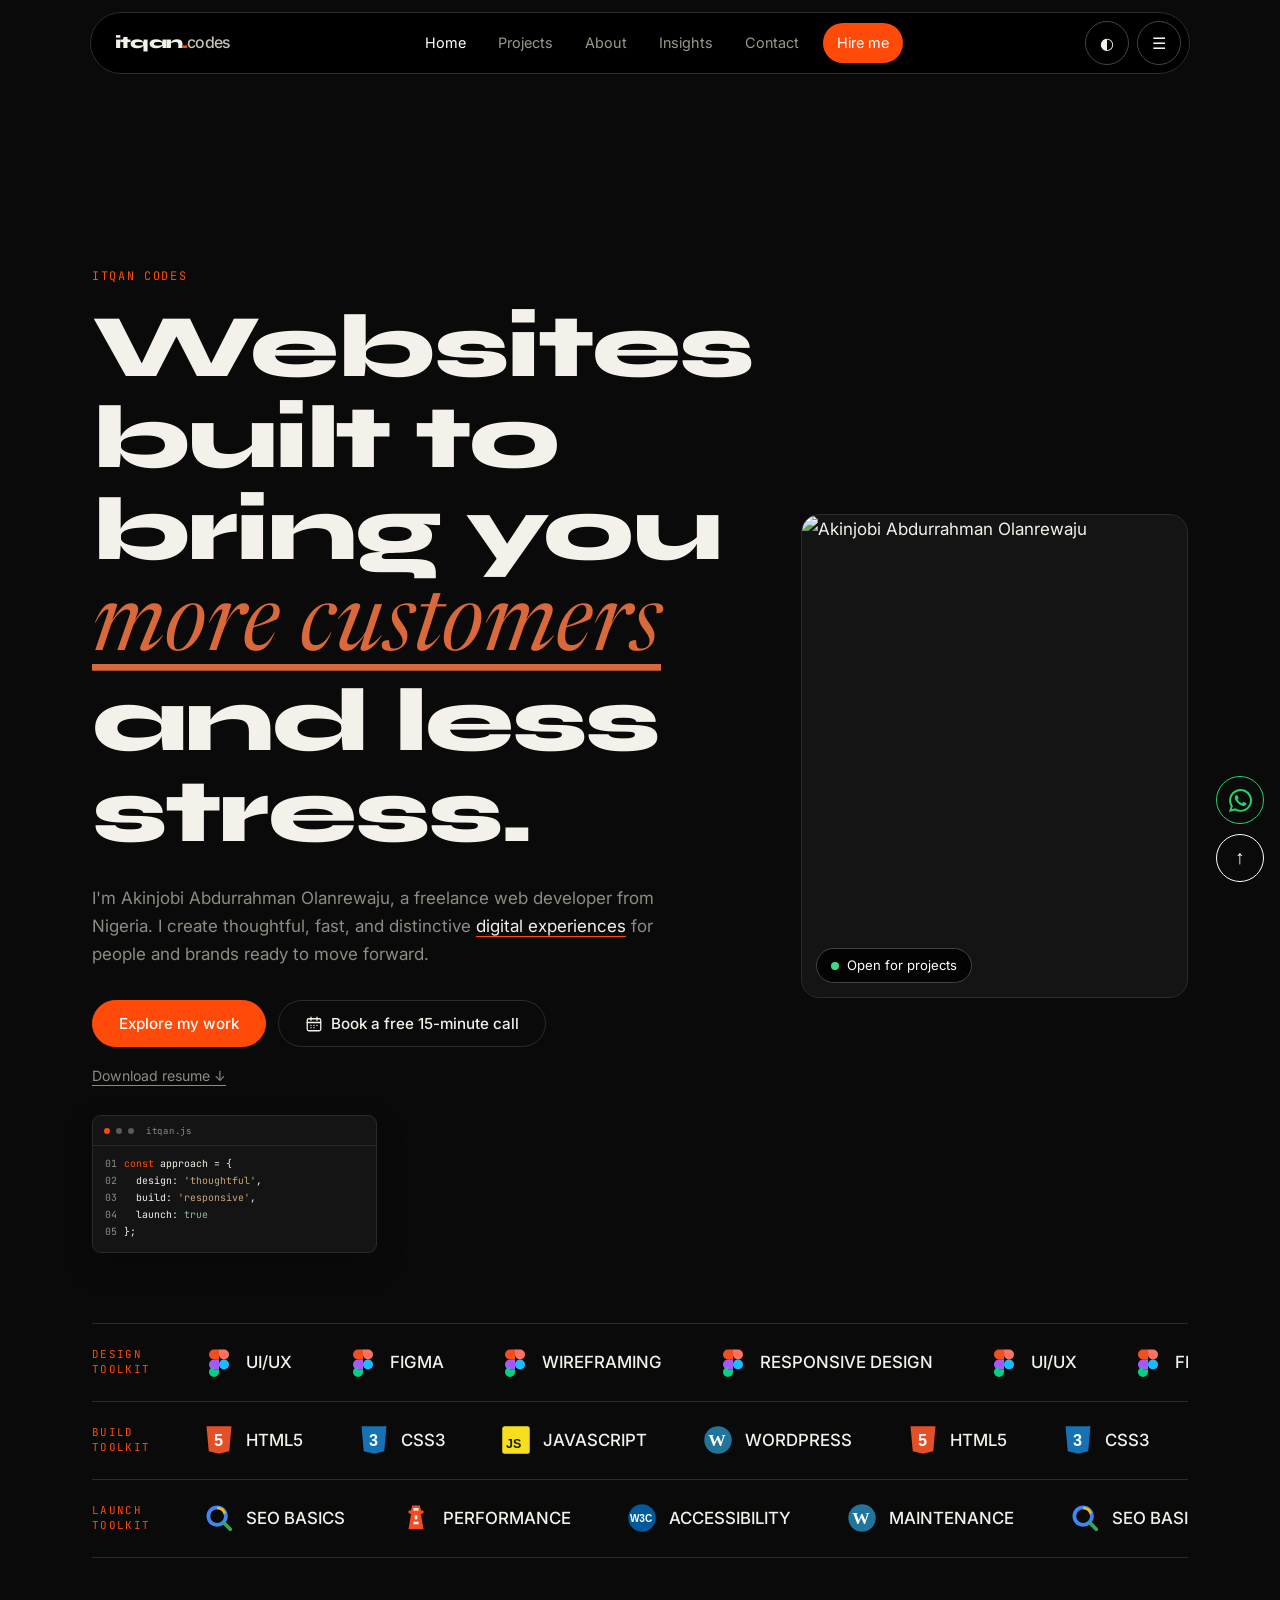
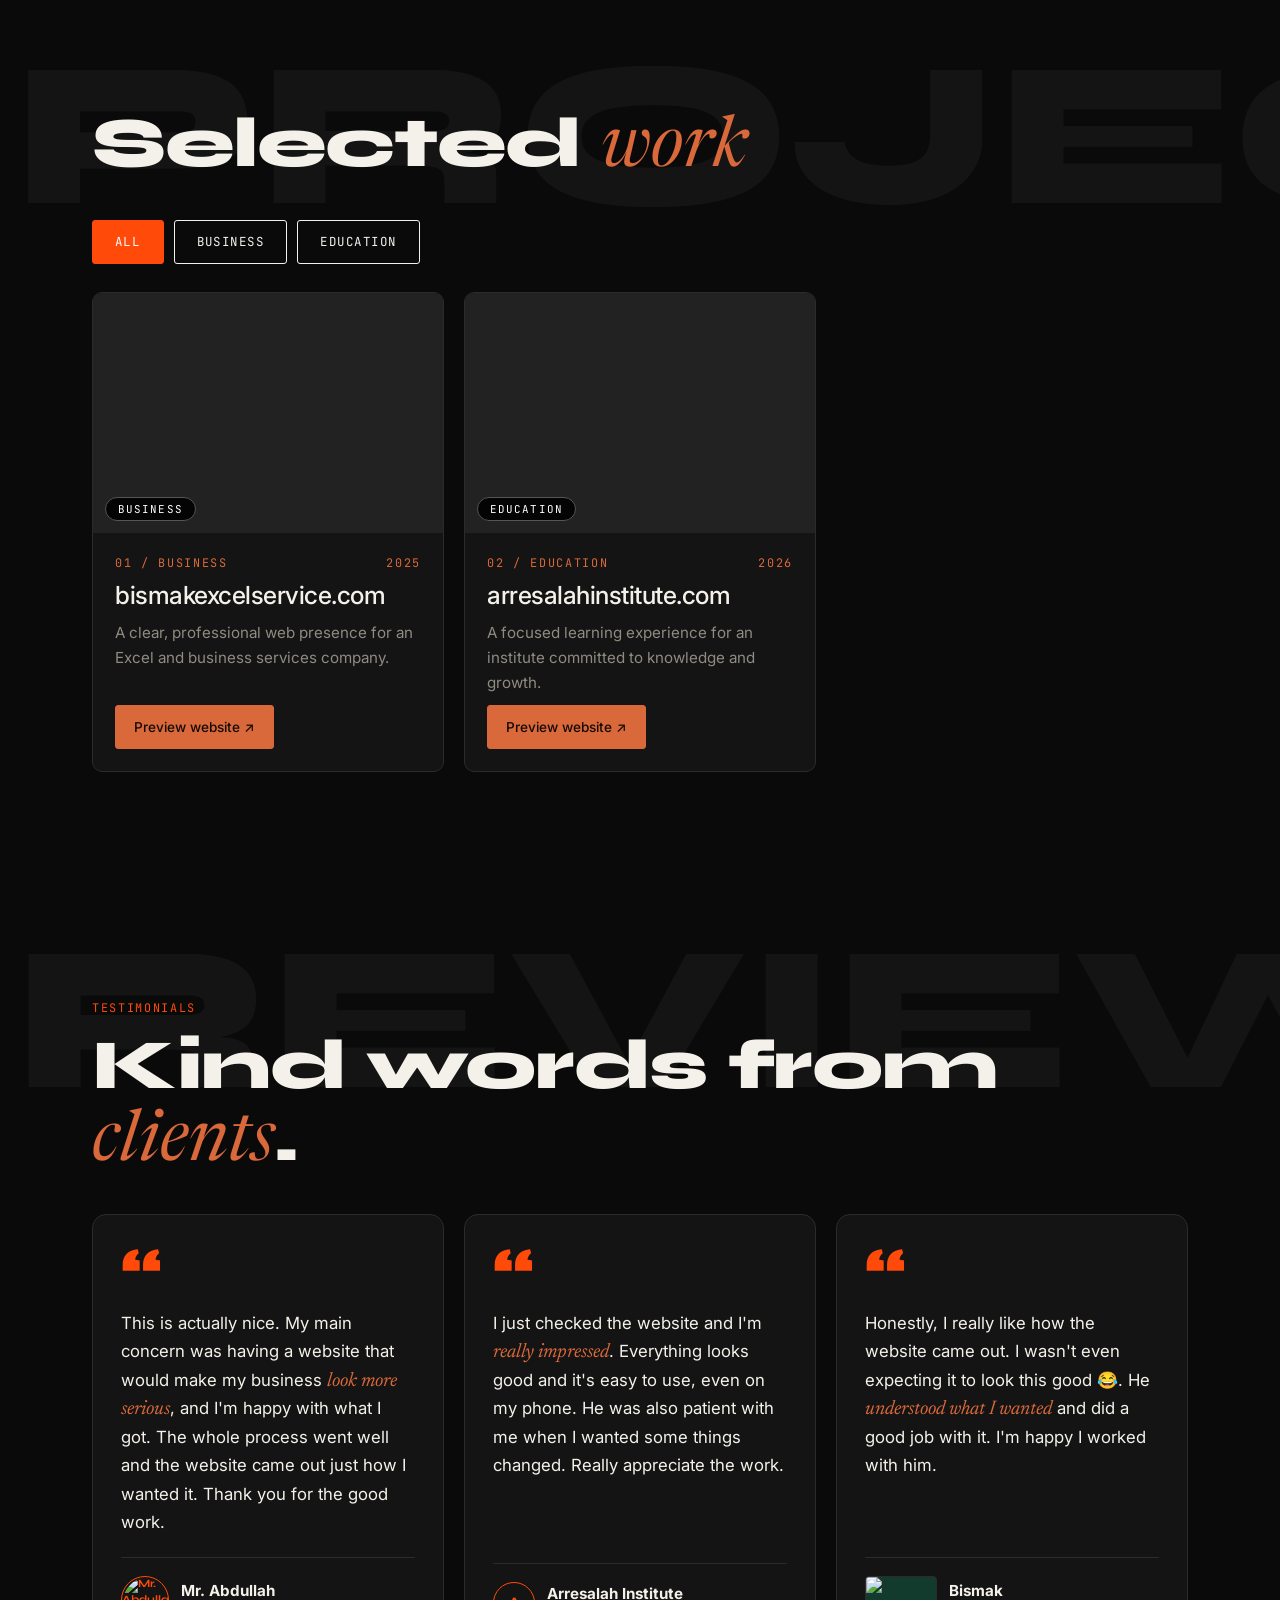
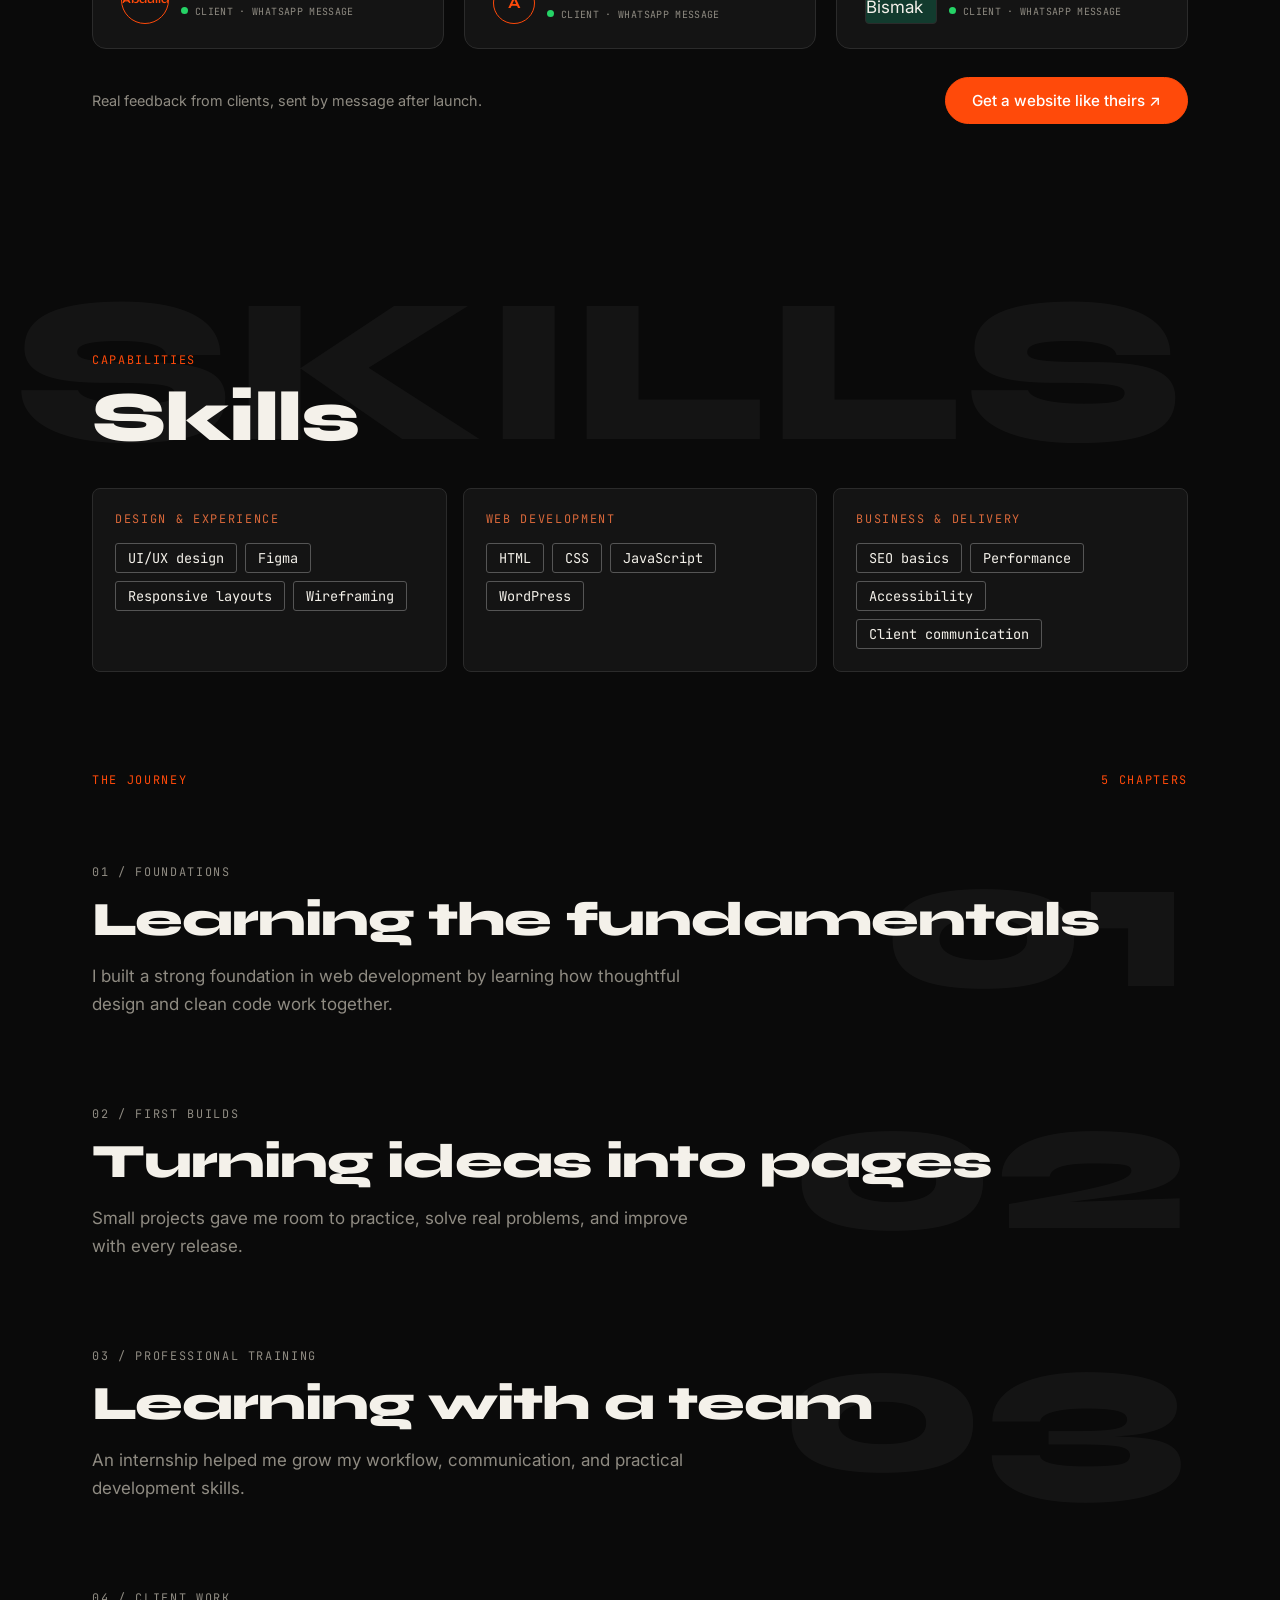
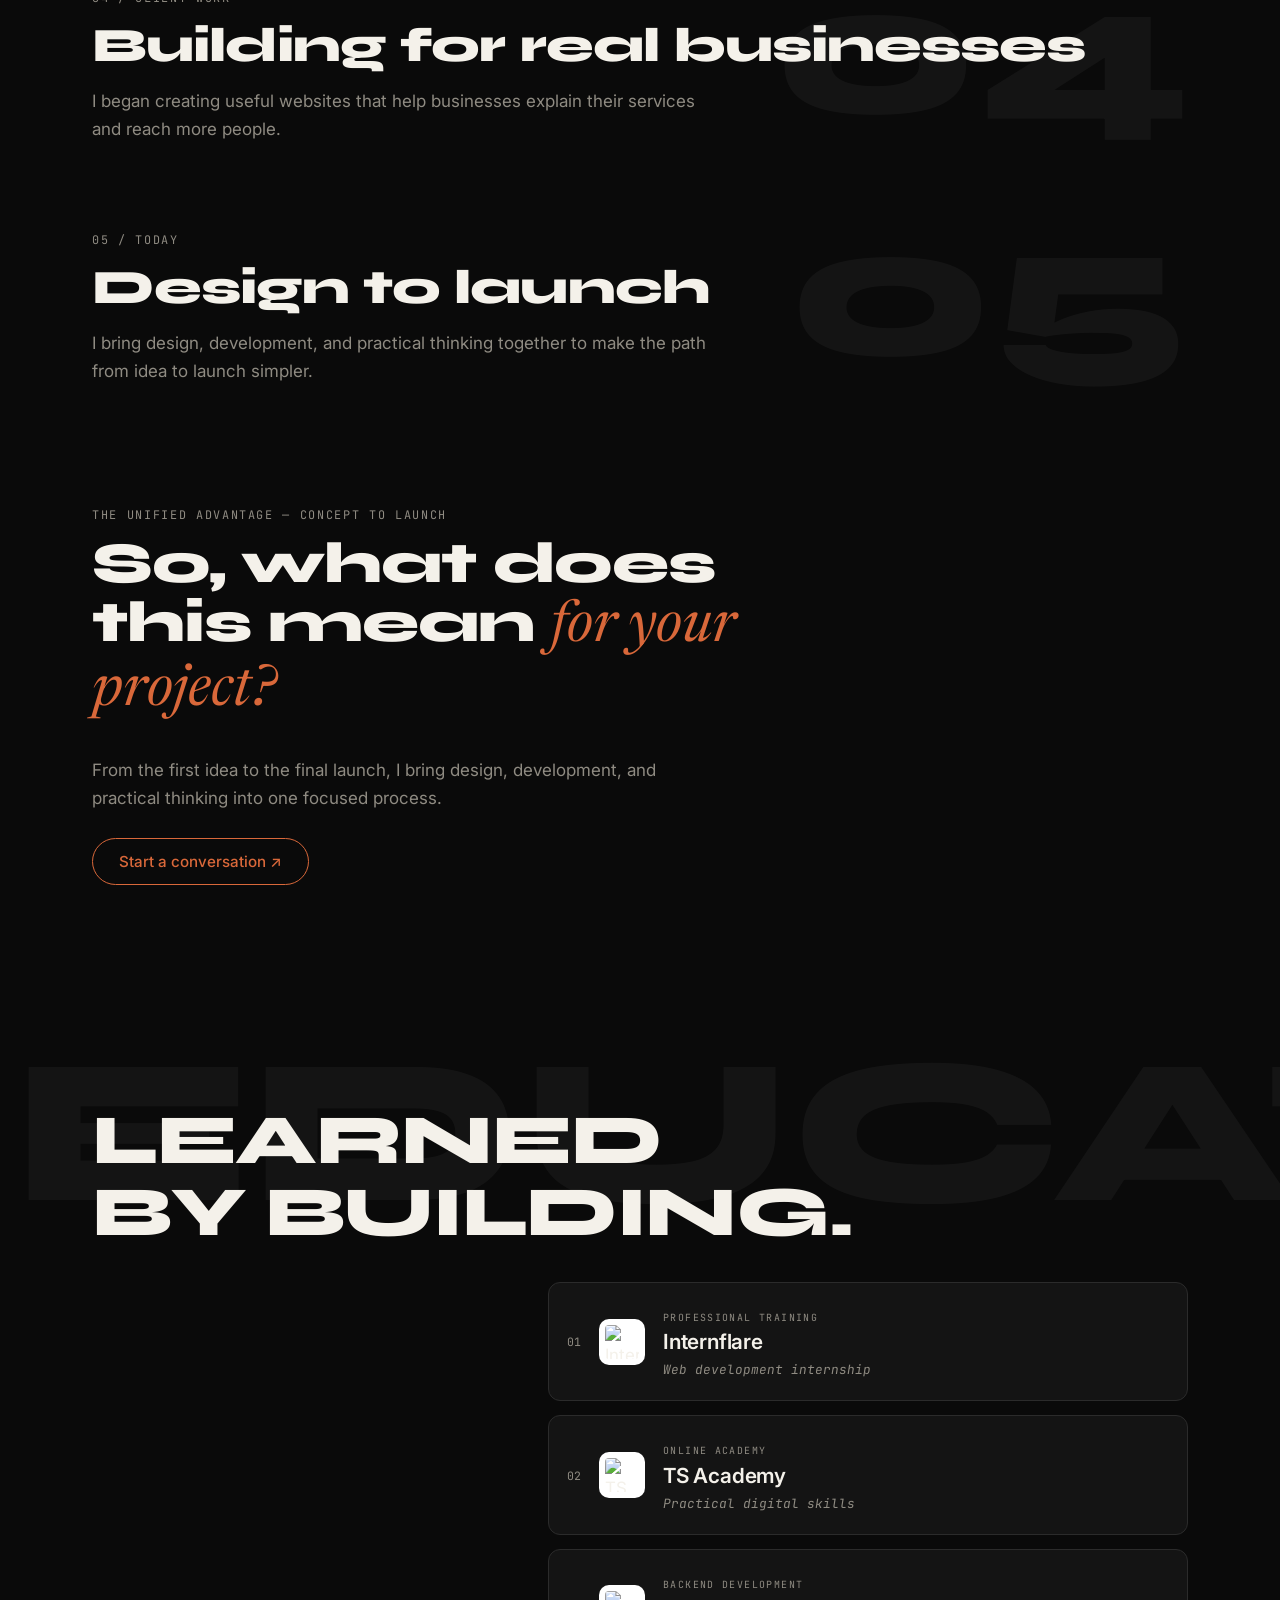
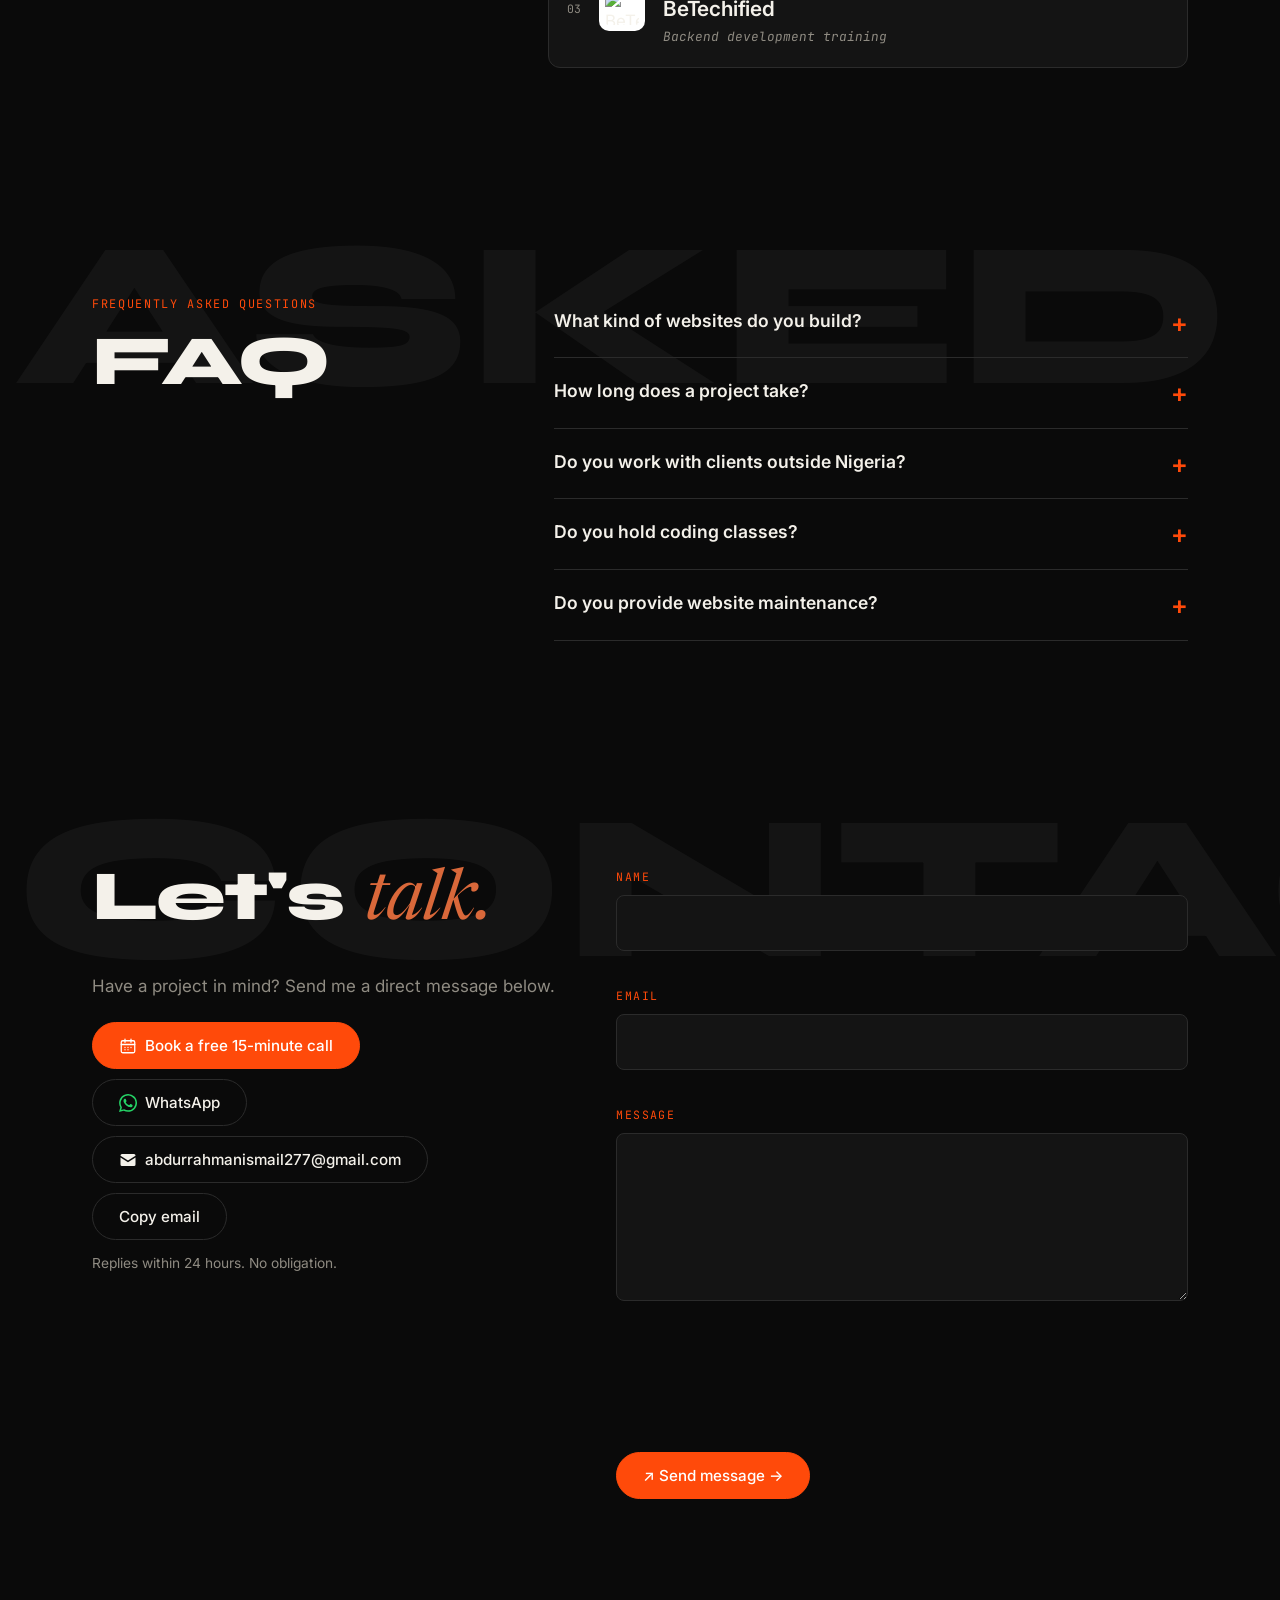
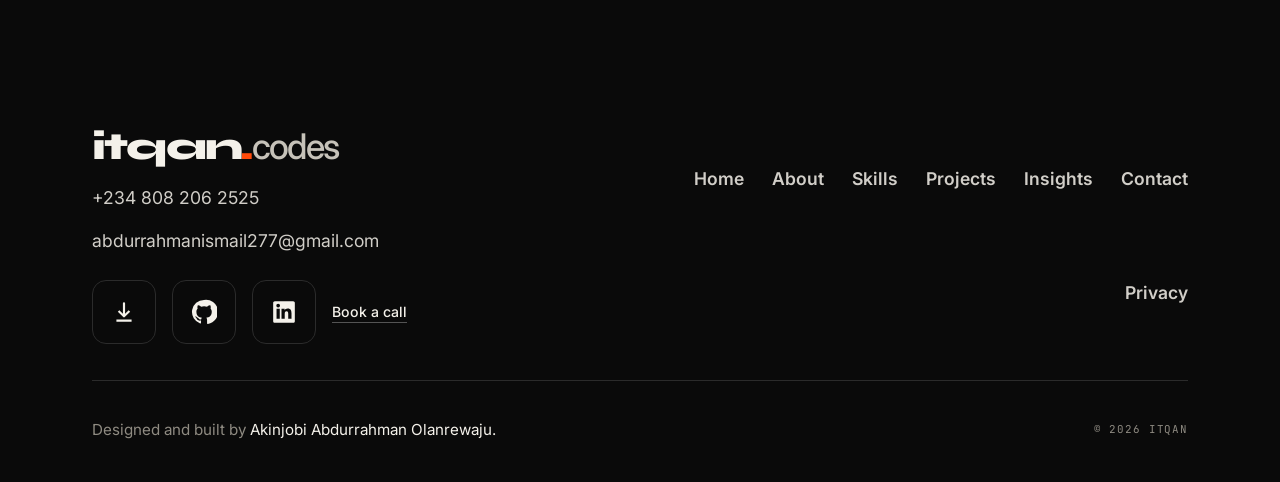
==== commit c8f732e9: "Add files via upload" ====
--- a/index.html
+++ b/index.html
@@ -54,6 +54,13 @@
 .calendar-icon{width:18px;height:18px;flex:none;fill:none;stroke:currentColor;stroke-width:1.7;stroke-linecap:round;stroke-linejoin:round}
 .hero-resume{display:inline-flex;align-items:center;min-height:44px;margin-top:6px;color:var(--mute);font-size:.88rem;text-decoration:underline;text-underline-offset:4px;transition:color .2s}
 .hero-resume:hover{color:var(--acc)}
+.hero-code{width:min(100%,285px);margin-top:18px;overflow:hidden;border:1px solid var(--line);border-radius:9px;background:var(--card);box-shadow:0 12px 30px rgba(0,0,0,.16);font-family:var(--mo)}
+.hero-code-top{height:30px;display:flex;align-items:center;gap:6px;padding:0 11px;border-bottom:1px solid var(--line);color:var(--mute);font-size:.56rem;letter-spacing:.08em}
+.hero-code-dot{width:6px;height:6px;border-radius:50%;background:#5c5a54}.hero-code-dot:first-child{background:var(--acc)}
+.hero-code-file{margin-left:6px}
+.hero-code pre{padding:10px 12px 11px;overflow:hidden;color:var(--fg);font:400 .62rem/1.7 var(--mo);letter-spacing:0}
+.hero-code .ln{display:inline-block;width:19px;color:var(--mute);user-select:none}
+.hero-code .kw{color:var(--acc)}.hero-code .str{color:#c7a879}.hero-code .bool{color:#8fbd9b}
 #prog{position:fixed;top:0;left:0;height:3px;width:0;background:var(--acc);z-index:200}
 /* header pill */
 header{position:fixed;top:12px;left:12px;right:12px;z-index:100;max-width:1100px;margin:auto}
@@ -115,6 +122,25 @@
 .mr:nth-child(even) .trk{animation-direction:reverse}.mr:hover .trk{animation-play-state:paused}
 .it{display:flex;gap:12px;align-items:center;font:500 1.05rem Inter;text-transform:uppercase;white-space:nowrap}.tool-icon{width:30px;height:30px;display:grid;place-items:center;flex:none}.tool-icon svg{display:block;width:30px;height:30px}
 @keyframes mq{to{transform:translateX(-50%)}}
+.intro-loader{position:fixed;inset:0;z-index:300;display:flex;flex-direction:column;justify-content:space-between;padding:clamp(20px,4vw,40px);background:#080808;color:#f4f1ea;opacity:1;visibility:visible;transition:opacity .7s ease,visibility 0s linear .7s}
+.intro-loader.is-done{opacity:0;visibility:hidden;pointer-events:none}
+.intro-top,.intro-bottom-row{display:flex;align-items:center;justify-content:space-between;gap:20px;font:400 .78rem/1.4 var(--mo);letter-spacing:.22em;text-transform:uppercase;color:#5c5a54}
+.intro-counter{min-width:4ch;text-align:right;color:#8f8b82;font-variant-numeric:tabular-nums}
+.intro-skip{position:absolute;top:clamp(20px,4vw,40px);left:50%;transform:translateX(-50%);border:0;background:none;color:#8f8b82;font:400 .7rem var(--mo);letter-spacing:.18em;cursor:pointer;padding:8px 12px}
+.intro-skip:hover,.intro-skip:focus-visible{color:#f4f1ea}
+.intro-center{position:absolute;top:50%;left:50%;width:100%;padding:0 20px;text-align:center;transform:translate(-50%,-50%)}
+.intro-word{display:flex;justify-content:center;align-items:baseline;font:800 clamp(3.2rem,19vw,9.5rem)/.95 var(--sy);letter-spacing:-.075em;white-space:nowrap}
+.intro-letter{display:inline-block;visibility:hidden}
+.intro-letter.revealed{visibility:visible;animation:intro-glitch .7s steps(1,end) both}
+.intro-dot{color:#ff4a0a;letter-spacing:0}
+.intro-tagline{margin-top:18px;color:#5c5a54;font:400 .68rem/1.5 var(--mo);letter-spacing:.2em}
+.intro-bottom{width:100%}
+.intro-track{height:2px;background:#222;overflow:hidden}
+.intro-fill{height:100%;width:0;background:#ff4a0a;transition:width .08s linear}
+.intro-bottom-row{margin-top:14px;font-size:.62rem;letter-spacing:.14em;color:#8f8b82}
+@keyframes intro-glitch{0%{clip-path:inset(0 0 82% 0);transform:translateX(-10px)}14%{clip-path:inset(42% 0 30% 0);transform:translateX(10px)}28%{clip-path:inset(18% 0 58% 0);transform:translateX(-6px)}42%{clip-path:inset(64% 0 8% 0);transform:translateX(7px)}56%{clip-path:inset(0 0 0 0);transform:translateX(-3px)}70%{clip-path:inset(0 0 0 0);transform:translateX(2px)}84%{clip-path:inset(0 0 0 0);transform:translateX(-1px)}100%{clip-path:inset(0 0 0 0);transform:none}}
+@media(max-width:560px){.intro-top,.intro-bottom-row{font-size:.58rem;letter-spacing:.11em}.intro-bottom-row{gap:10px}.intro-tagline{font-size:.58rem}}
+@media(prefers-reduced-motion:reduce){.intro-loader,.intro-fill{transition:none}.intro-letter.revealed{animation:none;clip-path:none;transform:none}}
 /* projects */
 .fl{display:flex;gap:10px;flex-wrap:wrap;margin-bottom:28px;position:relative}
 .fl button{min-height:44px;padding:11px 22px;border:1px solid var(--fg);border-radius:3px;background:none;color:var(--fg);font:400 .78rem var(--mo);letter-spacing:.12em;cursor:pointer}
@@ -130,6 +156,10 @@
 .tc mark{background:none;color:var(--it);font:italic 400 1.18em Newsreader,serif}
 .tc figcaption{display:flex;align-items:center;gap:12px;border-top:1px solid var(--line);padding-top:18px}
 .tc-avatar{width:42px;height:42px;flex:none;display:grid;place-items:center;border:1px solid var(--acc);border-radius:50%;color:var(--acc);font:700 1rem var(--sy)}
+.tc-avatar.has-photo{width:48px;height:48px;overflow:hidden;background:var(--card);font-size:.7rem}
+.tc-avatar.has-photo img{display:block;width:100%;height:100%;object-fit:cover;object-position:50% 29%;border-radius:50%}
+.tc-avatar.has-photo .photo-fallback[hidden]{display:none}
+.tc-client-logo{width:72px;height:48px;flex:none;object-fit:cover;border:1px solid var(--line);border-radius:4px;background:#123b2e}
 .tc-person{min-width:0}.tc-name{display:block;color:var(--fg);font:700 .95rem/1.3 Inter,sans-serif}
 .tc-source{display:block;margin-top:4px;color:var(--mute);font:400 .62rem/1.4 var(--mo);letter-spacing:.035em;text-transform:uppercase}
 .tc-source::before{content:"";display:inline-block;width:7px;height:7px;margin:0 7px 1px 0;border-radius:50%;background:#25d366}
@@ -223,6 +253,12 @@
 </style>
 </head>
 <body>
+<div class="intro-loader" id="intro-loader" role="status" aria-label="Loading portfolio">
+ <div class="intro-top"><span>ITQAN.CODES</span><span class="intro-counter" id="intro-counter" aria-live="off">00%</span></div>
+ <button class="intro-skip" id="intro-skip" type="button" aria-label="Skip intro">SKIP ↗</button>
+ <div class="intro-center"><div class="intro-word" aria-label="ITQAN"><span class="intro-letter" data-at="8">I</span><span class="intro-letter" data-at="22">T</span><span class="intro-letter" data-at="36">Q</span><span class="intro-letter" data-at="50">A</span><span class="intro-letter" data-at="64">N</span><span class="intro-letter intro-dot" data-at="78">.</span></div><p class="intro-tagline">WEB DESIGN / DEVELOPMENT</p></div>
+ <div class="intro-bottom"><div class="intro-track" aria-hidden="true"><div class="intro-fill" id="intro-fill"></div></div><div class="intro-bottom-row"><span>AKINJOBI ABDURRAHMAN OLANREWAJU</span><span>PORTFOLIO / 2026</span></div></div>
+</div>
 <div id="prog"></div>
 <header><div class="pill">
  <a href="#home" class="logo" aria-label="itqan.codes, home">itqan<span class="logo-dot">.</span><span class="logo-domain">codes</span></a>
@@ -259,6 +295,14 @@
    <p class="lead">I'm Akinjobi Abdurrahman Olanrewaju, a freelance web developer from Nigeria. I create thoughtful, fast, and distinctive <span class="rot" id="rot">websites</span> for people and brands ready to move forward.</p>
    <div class="cta"><a class="btn pri" href="#projects">Explore my work</a><button class="btn calendly-outline calendly-booking" type="button" aria-label="Book a free 15-minute call (opens scheduling window)"><svg class="calendar-icon" viewBox="0 0 24 24" aria-hidden="true"><rect x="3" y="5" width="18" height="16" rx="2"/><path d="M16 3v4M8 3v4M3 10h18M8 14h.01M12 14h.01M16 14h.01M8 17h.01M12 17h.01"/></svg>Book a free 15-minute call</button></div>
    <a class="hero-resume" href="resume.html">Download resume ↓</a>
+   <div class="hero-code" aria-label="A small JavaScript code sample">
+    <div class="hero-code-top"><i class="hero-code-dot"></i><i class="hero-code-dot"></i><i class="hero-code-dot"></i><span class="hero-code-file">itqan.js</span></div>
+    <pre aria-hidden="true"><span class="ln">01</span><span class="kw">const</span> approach = {
+<span class="ln">02</span>  design: <span class="str">'thoughtful'</span>,
+<span class="ln">03</span>  build: <span class="str">'responsive'</span>,
+<span class="ln">04</span>  launch: <span class="bool">true</span>
+<span class="ln">05</span>};</pre>
+   </div>
   </div>
   <div class="photo"><img src="https://hebbkx1anhila5yf.public.blob.vercel-storage.com/WhatsApp%20Image%202026-10-10%20at%201.09.32%20AM-WdVArRnP4Y2sckX0mw4nhHKez0YVuT.jpeg" alt="Akinjobi Abdurrahman Olanrewaju" fetchpriority="high"><span class="badge"><i></i>Open for projects</span></div>
  </div>
@@ -277,9 +321,9 @@
 <section id="testimonials"><div class="ghost" aria-hidden="true">Reviews</div><div class="wrap">
  <span class="mono" style="position:relative">Testimonials</span><h2 style="margin-top:10px">Kind words from <em>clients</em>.</h2>
  <div class="tc-track" id="tc-track" aria-label="Client testimonials">
-  <figure class="tc rv"><span class="tc-quote" aria-hidden="true">“</span><blockquote>This is actually nice. My main concern was having a website that would make my business <mark>look more serious</mark>, and I'm happy with what I got. The whole process went well and the website came out just how I wanted it. Thank you for the good work.</blockquote><figcaption><span class="tc-avatar" aria-hidden="true">Y</span><span class="tc-person"><span class="tc-name">Mr. Yusuf</span><span class="tc-source">Client · WhatsApp message</span></span></figcaption></figure>
+  <figure class="tc rv"><span class="tc-quote" aria-hidden="true">“</span><blockquote>This is actually nice. My main concern was having a website that would make my business <mark>look more serious</mark>, and I'm happy with what I got. The whole process went well and the website came out just how I wanted it. Thank you for the good work.</blockquote><figcaption><span class="tc-avatar has-photo"><img src="mr-abdullah.jpg" alt="Mr. Abdullah" width="48" height="48" loading="lazy" decoding="async" onerror="this.hidden=true;this.nextElementSibling.hidden=false"><span class="photo-fallback" hidden aria-hidden="true">A</span></span><span class="tc-person"><span class="tc-name">Mr. Abdullah</span><span class="tc-source">Client · WhatsApp message</span></span></figcaption></figure>
   <figure class="tc rv"><span class="tc-quote" aria-hidden="true">“</span><blockquote>I just checked the website and I'm <mark>really impressed</mark>. Everything looks good and it's easy to use, even on my phone. He was also patient with me when I wanted some things changed. Really appreciate the work.</blockquote><figcaption><span class="tc-avatar" aria-hidden="true">A</span><span class="tc-person"><span class="tc-name">Arresalah Institute</span><span class="tc-source">Client · WhatsApp message</span></span></figcaption></figure>
-  <figure class="tc rv"><span class="tc-quote" aria-hidden="true">“</span><blockquote>Honestly, I really like how the website came out. I wasn't even expecting it to look this good 😂. He <mark>understood what I wanted</mark> and did a good job with it. I'm happy I worked with him.</blockquote><figcaption><span class="tc-avatar" aria-hidden="true">B</span><span class="tc-person"><span class="tc-name">Bismak</span><span class="tc-source">Client · WhatsApp message</span></span></figcaption></figure>
+  <figure class="tc rv"><span class="tc-quote" aria-hidden="true">“</span><blockquote>Honestly, I really like how the website came out. I wasn't even expecting it to look this good 😂. He <mark>understood what I wanted</mark> and did a good job with it. I'm happy I worked with him.</blockquote><figcaption><img class="tc-client-logo" src="bismak-logo.svg" alt="Bismak logo"><span class="tc-person"><span class="tc-name">Bismak</span><span class="tc-source">Client · WhatsApp message</span></span></figcaption></figure>
  </div>
  <div class="tc-bottom"><p>Real feedback from clients, sent by message after launch.</p><a class="btn pri" href="#contact">Get a website like theirs ↗</a><div class="tc-controls" aria-label="Testimonial carousel controls"><button class="tc-arrow" id="tc-prev" type="button" aria-label="Previous testimonial">←</button><button class="tc-arrow" id="tc-next" type="button" aria-label="Next testimonial">→</button></div></div>
 </div></section>
@@ -302,6 +346,7 @@
  <div class="edl rv">
   <a href="https://www.internflare.net/" target="_blank" rel="noopener"><span class="n">01</span><img src="https://www.google.com/s2/favicons?domain=internflare.net&sz=128" alt="Internflare logo"><div><span class="mono">Professional training</span><b>Internflare</b><i>Web development internship</i></div></a>
   <a href="https://tsacademyonline.com/" target="_blank" rel="noopener"><span class="n">02</span><img src="https://www.google.com/s2/favicons?domain=tsacademyonline.com&sz=128" alt="TS Academy logo"><div><span class="mono">Online academy</span><b>TS Academy</b><i>Practical digital skills</i></div></a>
+  <a href="https://betechified.com/" target="_blank" rel="noopener"><span class="n">03</span><img src="https://www.google.com/s2/favicons?domain=betechified.com&sz=128" alt="BeTechified logo"><div><span class="mono">Backend development</span><b>BeTechified</b><i>Backend development training</i></div></a>
  </div>
 </div></section>
 
@@ -311,6 +356,7 @@
   <details><summary>What kind of websites do you build?</summary><p>I build fast, beautiful websites for businesses, personal brands, institutions, and creative teams.</p></details>
   <details><summary>How long does a project take?</summary><p>Most projects take between two and six weeks, depending on the scope, content, and features required.</p></details>
   <details><summary>Do you work with clients outside Nigeria?</summary><p>Yes. I work with clients in Nigeria and worldwide through clear communication and remote collaboration.</p></details>
+  <details><summary>Do you hold coding classes?</summary><p>Yes, I do. Get in touch to learn more about the classes and current availability.</p></details>
   <details><summary>Do you provide website maintenance?</summary><p>Yes. I offer WordPress updates, content changes, performance improvements, and ongoing website maintenance.</p></details>
  </div>
 </div></section>
@@ -345,7 +391,7 @@
   </div>
   <div class="footer-divider" aria-hidden="true"></div>
   <nav class="footer-nav" aria-label="Footer navigation">
-   <a href="#home">Home</a><a href="#about">About</a><a href="#about">Skills</a><a href="#projects">Projects</a><a href="choose-web-developer-in-nigeria.html">Insights</a><a href="#contact">Contact</a>
+   <a href="#home">Home</a><a href="#about">About</a><a href="#about">Skills</a><a href="#projects">Projects</a><a href="choose-web-developer-in-nigeria.html">Insights</a><a href="#contact">Contact</a><a href="privacy-policy.html">Privacy</a>
   </nav>
   <div class="footer-bottom">
    <p>Designed and built by <span class="footer-credit-name">Akinjobi Abdurrahman Olanrewaju.</span></p>
@@ -483,6 +529,27 @@
 const words=['websites','online stores','digital experiences'];let wi=0;if(!matchMedia('(prefers-reduced-motion: reduce)').matches)setInterval(()=>{const el=$('#rot');if(el){wi=(wi+1)%words.length;el.textContent=words[wi]}},2600);
 $('#yr').textContent=new Date().getFullYear();
 </script>
+<script>
+(()=>{
+ const loader=document.getElementById('intro-loader');
+ if(!loader)return;
+ const counter=document.getElementById('intro-counter'),fill=document.getElementById('intro-fill');
+ const letters=[...loader.querySelectorAll('.intro-letter')],started=performance.now(),minimum=started+1800;
+ let loaded=document.readyState==='complete',ended=false,progress=0;
+ addEventListener('load',()=>{loaded=true;finishWhenReady()},{once:true});
+ function close(){if(ended)return;ended=true;loader.classList.add('is-done');setTimeout(()=>loader.remove(),800)}
+ function reveal(value){letters.forEach(letter=>{if(value>=Number(letter.dataset.at)&&!letter.classList.contains('revealed'))letter.classList.add('revealed')})}
+ function paint(value){progress=value;counter.textContent=String(Math.floor(value)).padStart(2,'0')+'%';fill.style.width=value+'%';reveal(value)}
+ function finishWhenReady(){if(loaded&&performance.now()>=minimum&&progress>=92)animateFinish()}
+ let finishing=false;
+ function animateFinish(){if(finishing||ended)return;finishing=true;const from=progress,start=performance.now(),duration=450;function frame(now){const t=Math.min(1,(now-start)/duration);paint(from+(100-from)*(1-Math.pow(1-t,3)));if(t<1)requestAnimationFrame(frame);else{paint(100);setTimeout(close,180)}}requestAnimationFrame(frame)}
+ function tick(now){if(ended||finishing)return;const t=Math.min(1,(now-started)/2900);const eased=1-Math.pow(1-t,3);paint(Math.min(92,eased*92));if(t<1)requestAnimationFrame(tick);else finishWhenReady()}
+ document.getElementById('intro-skip').addEventListener('click',()=>{paint(100);close()});
+ requestAnimationFrame(tick);
+ const waitForGate=()=>{if(ended||finishing)return;if(loaded&&performance.now()>=minimum&&progress>=92){animateFinish();return}setTimeout(waitForGate,50)};
+ setTimeout(waitForGate,50);
+})();
+</script>
 <script src="https://assets.calendly.com/assets/external/widget.js" defer></script>
 <script src="https://web3forms.com/client/script.js" async defer></script>
 </body>
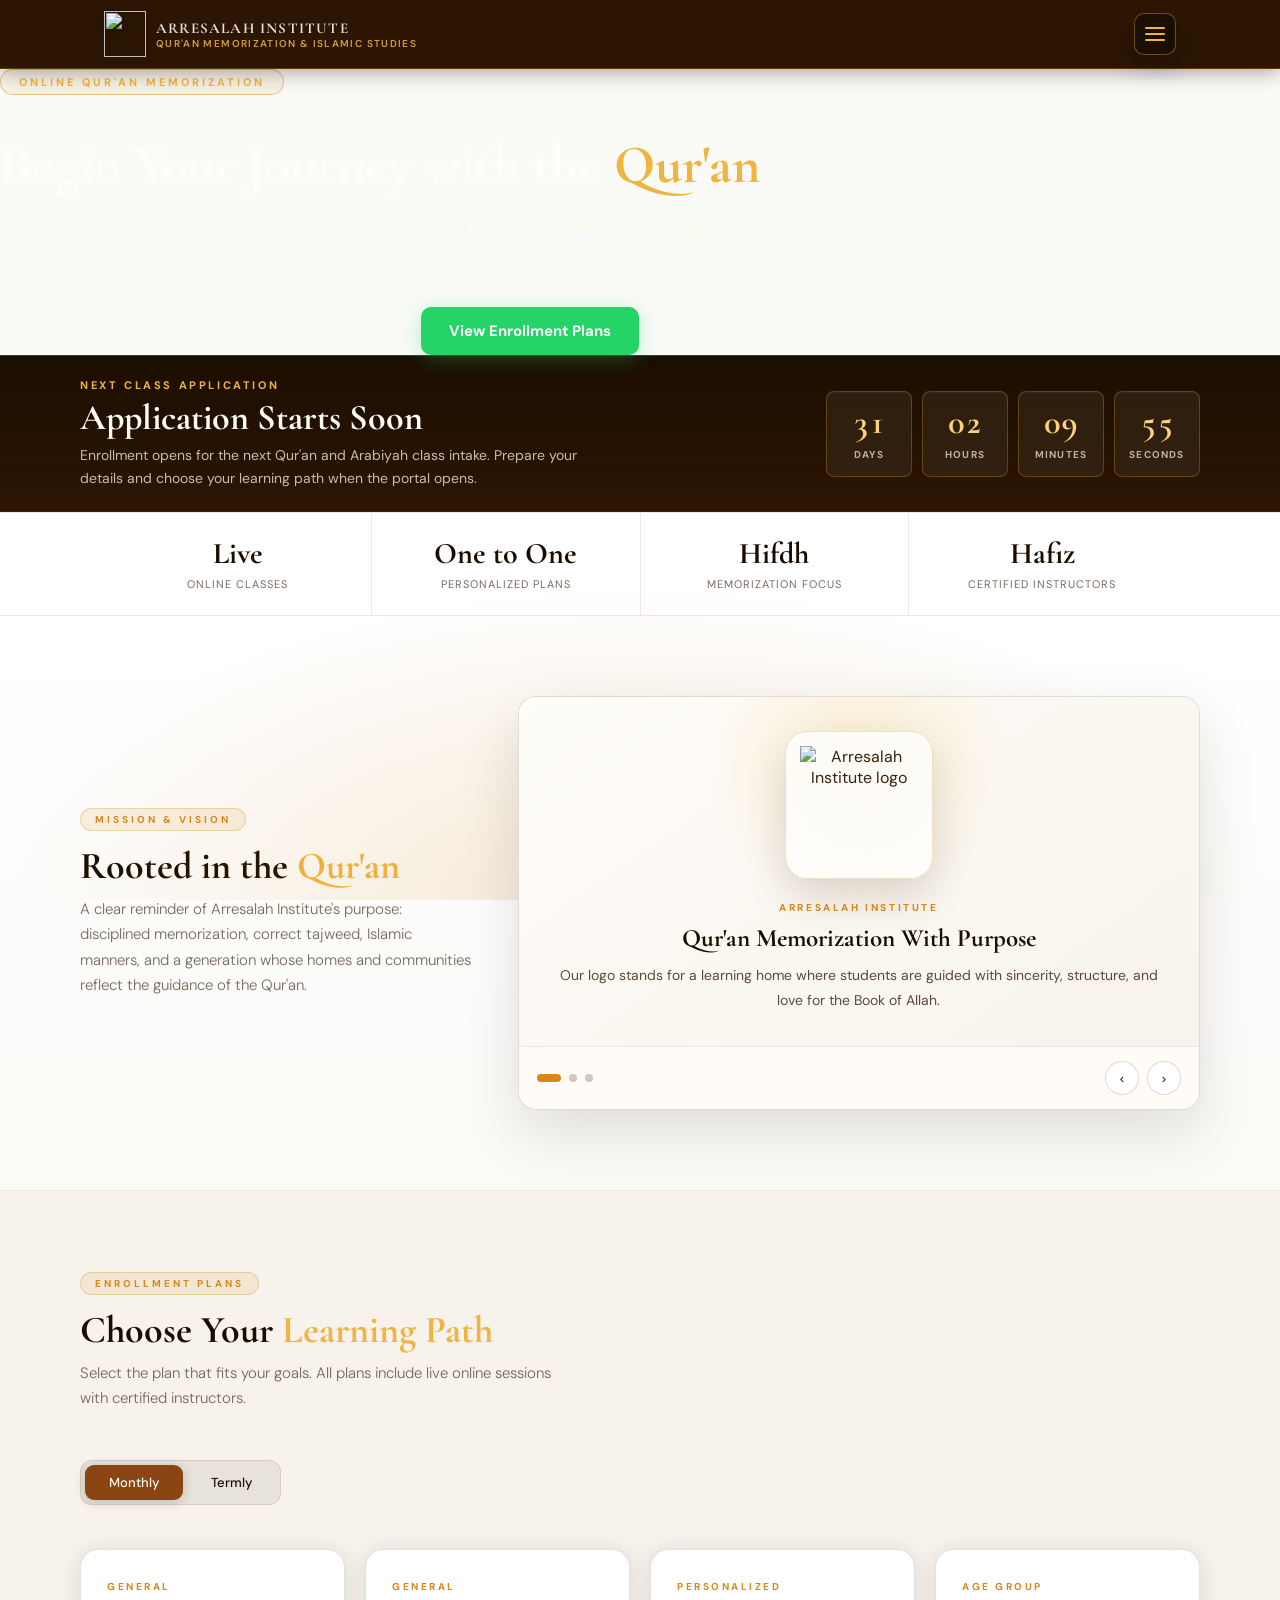
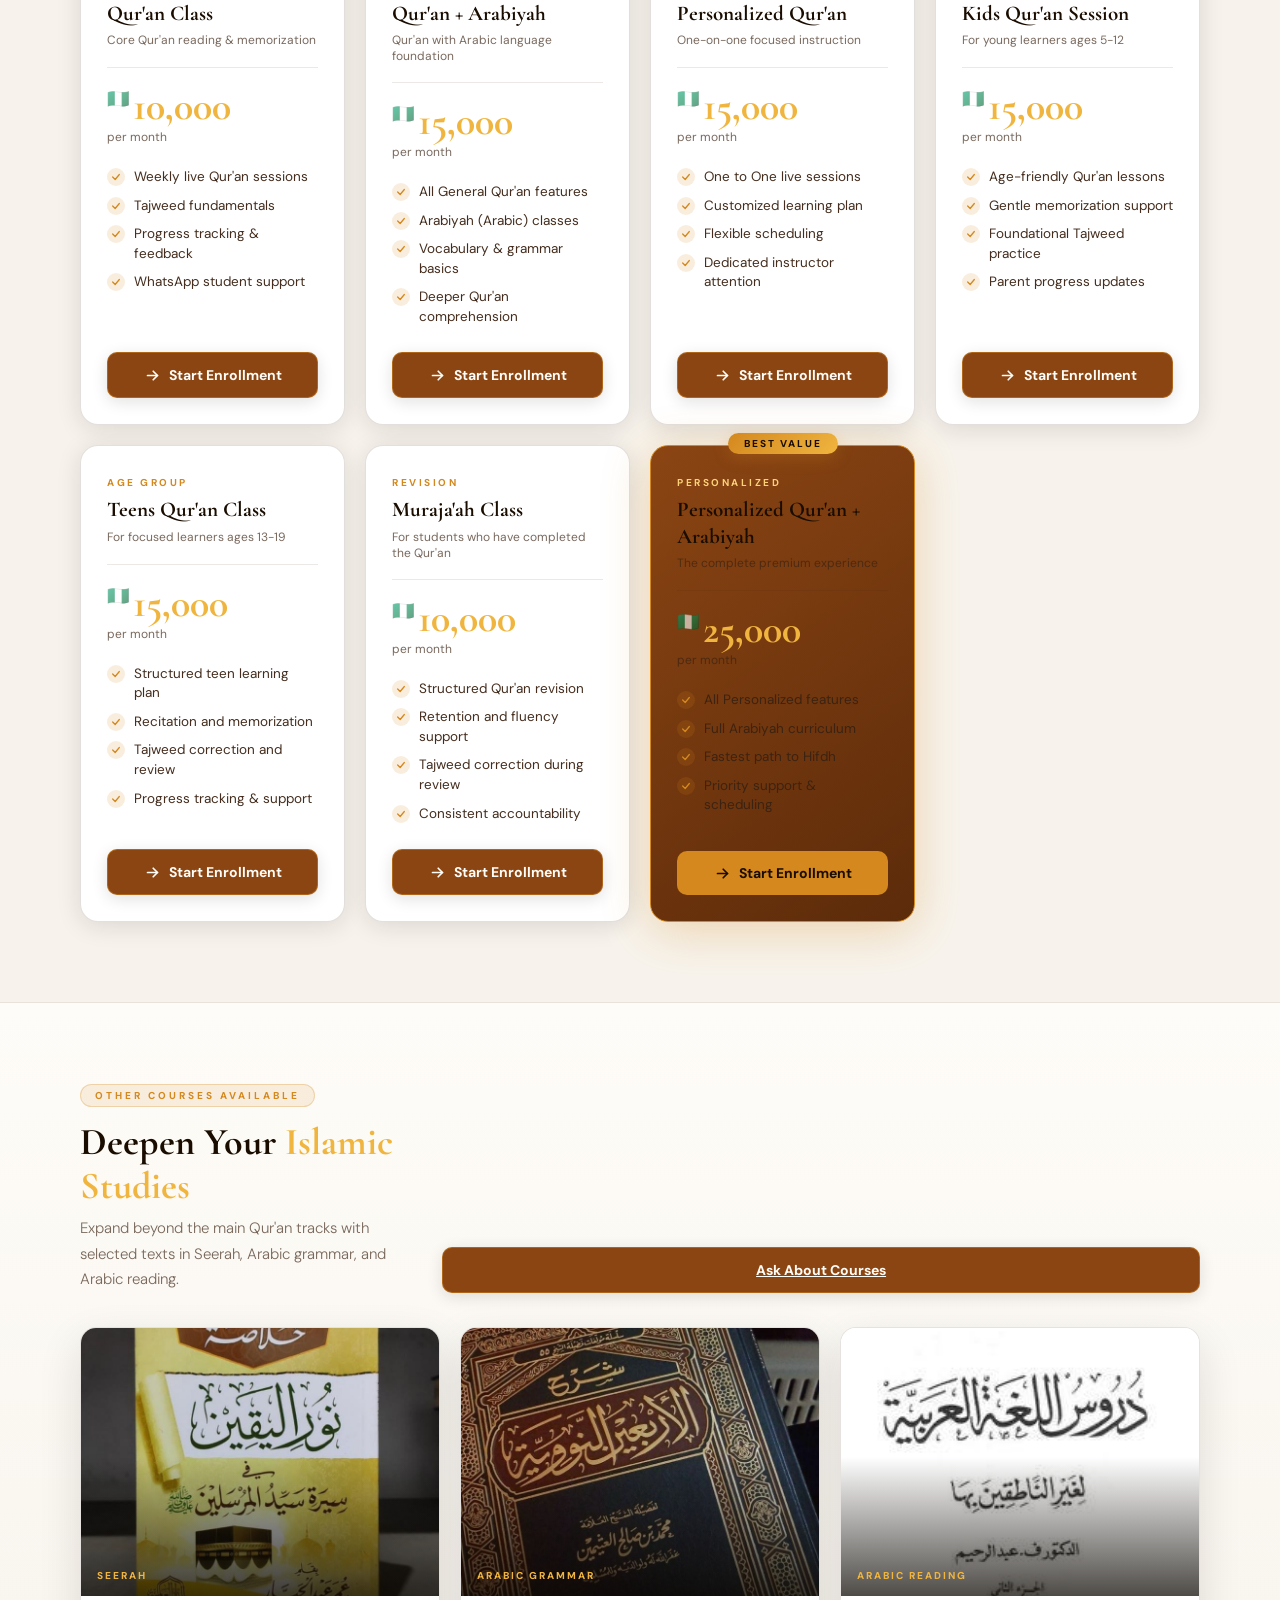
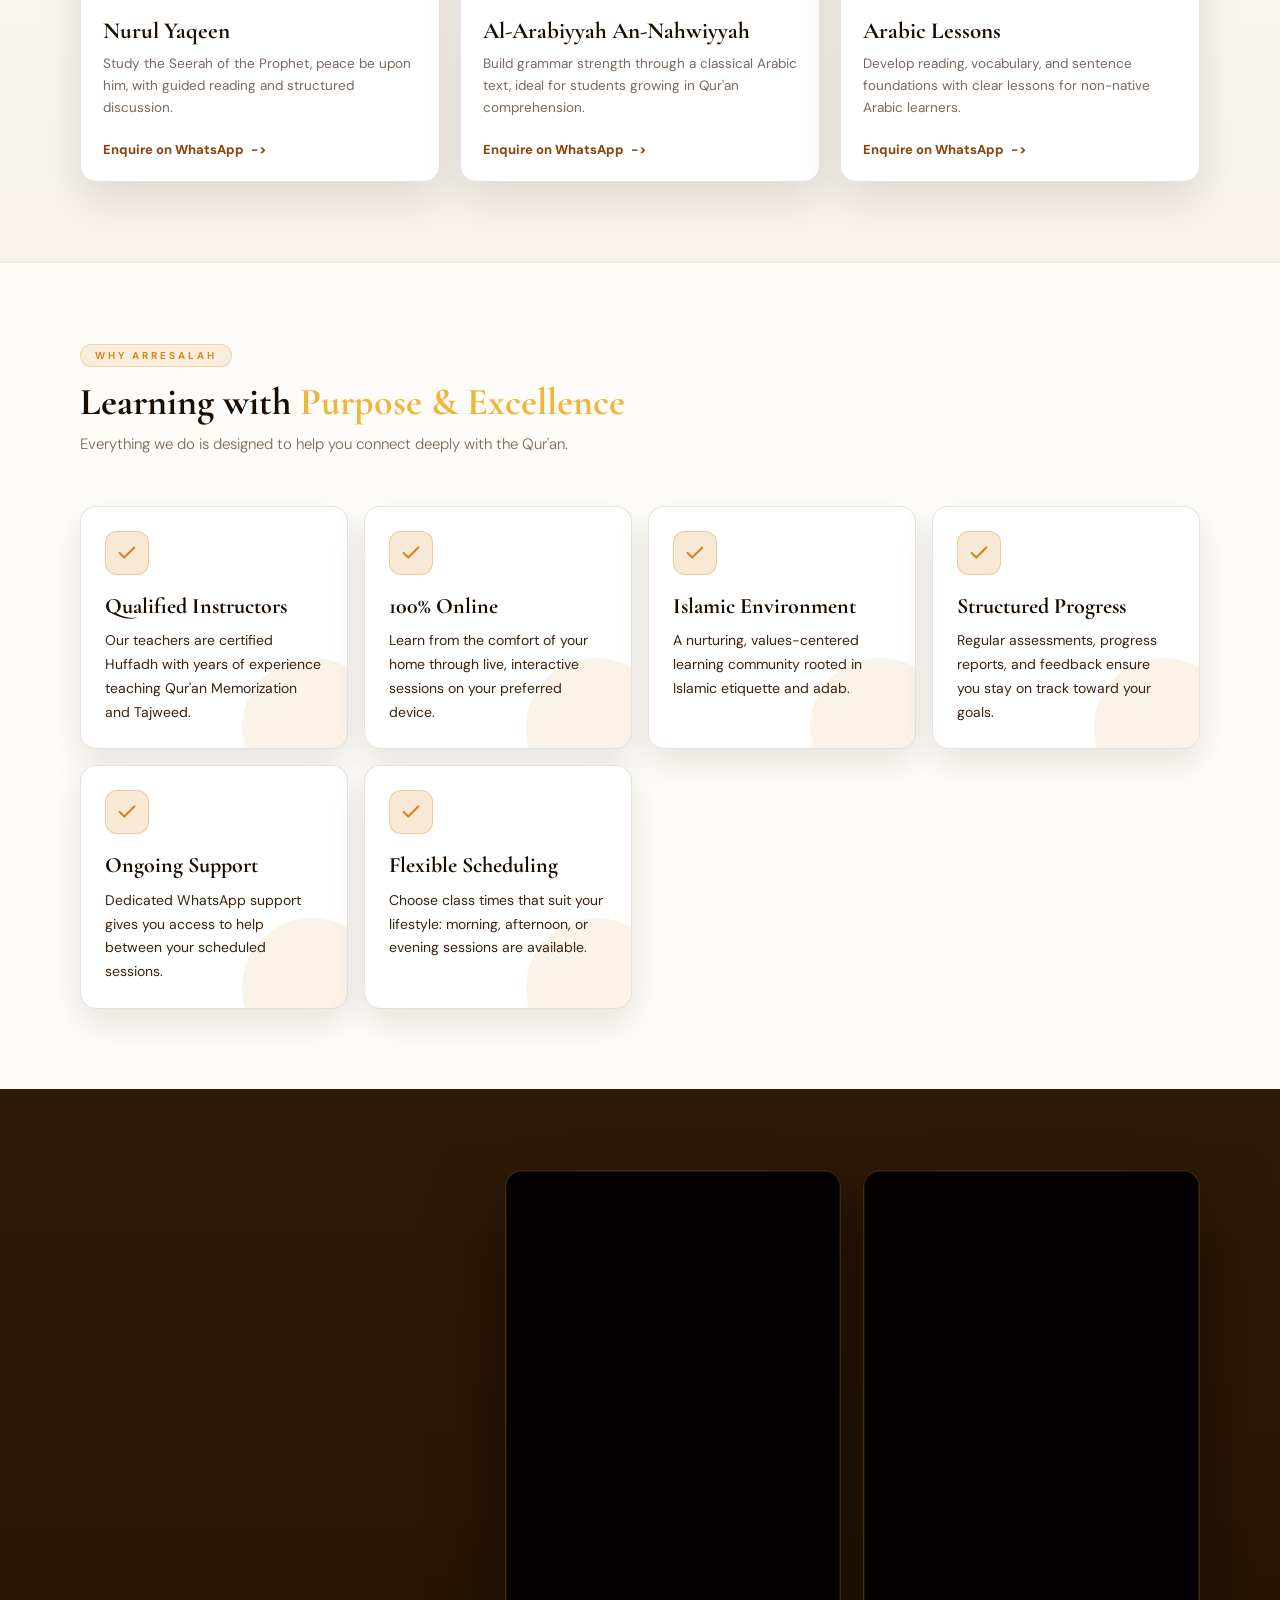
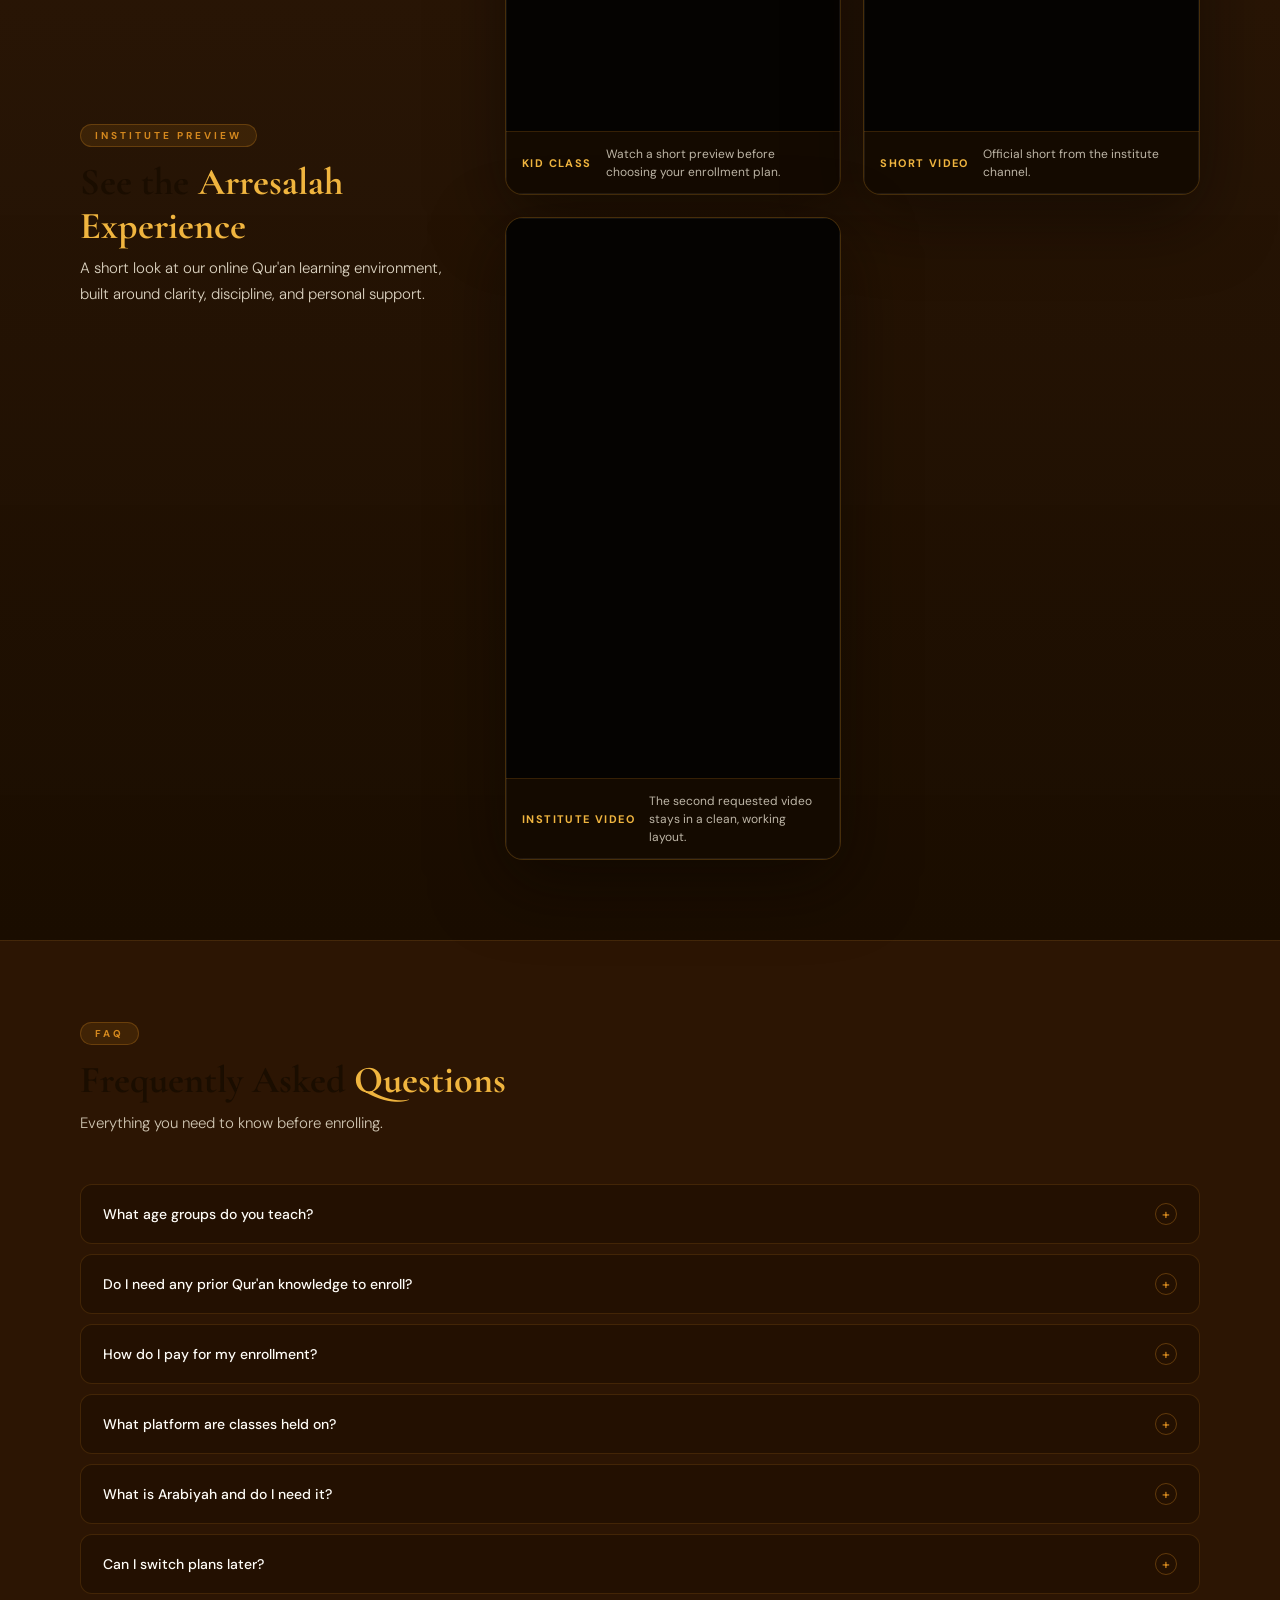
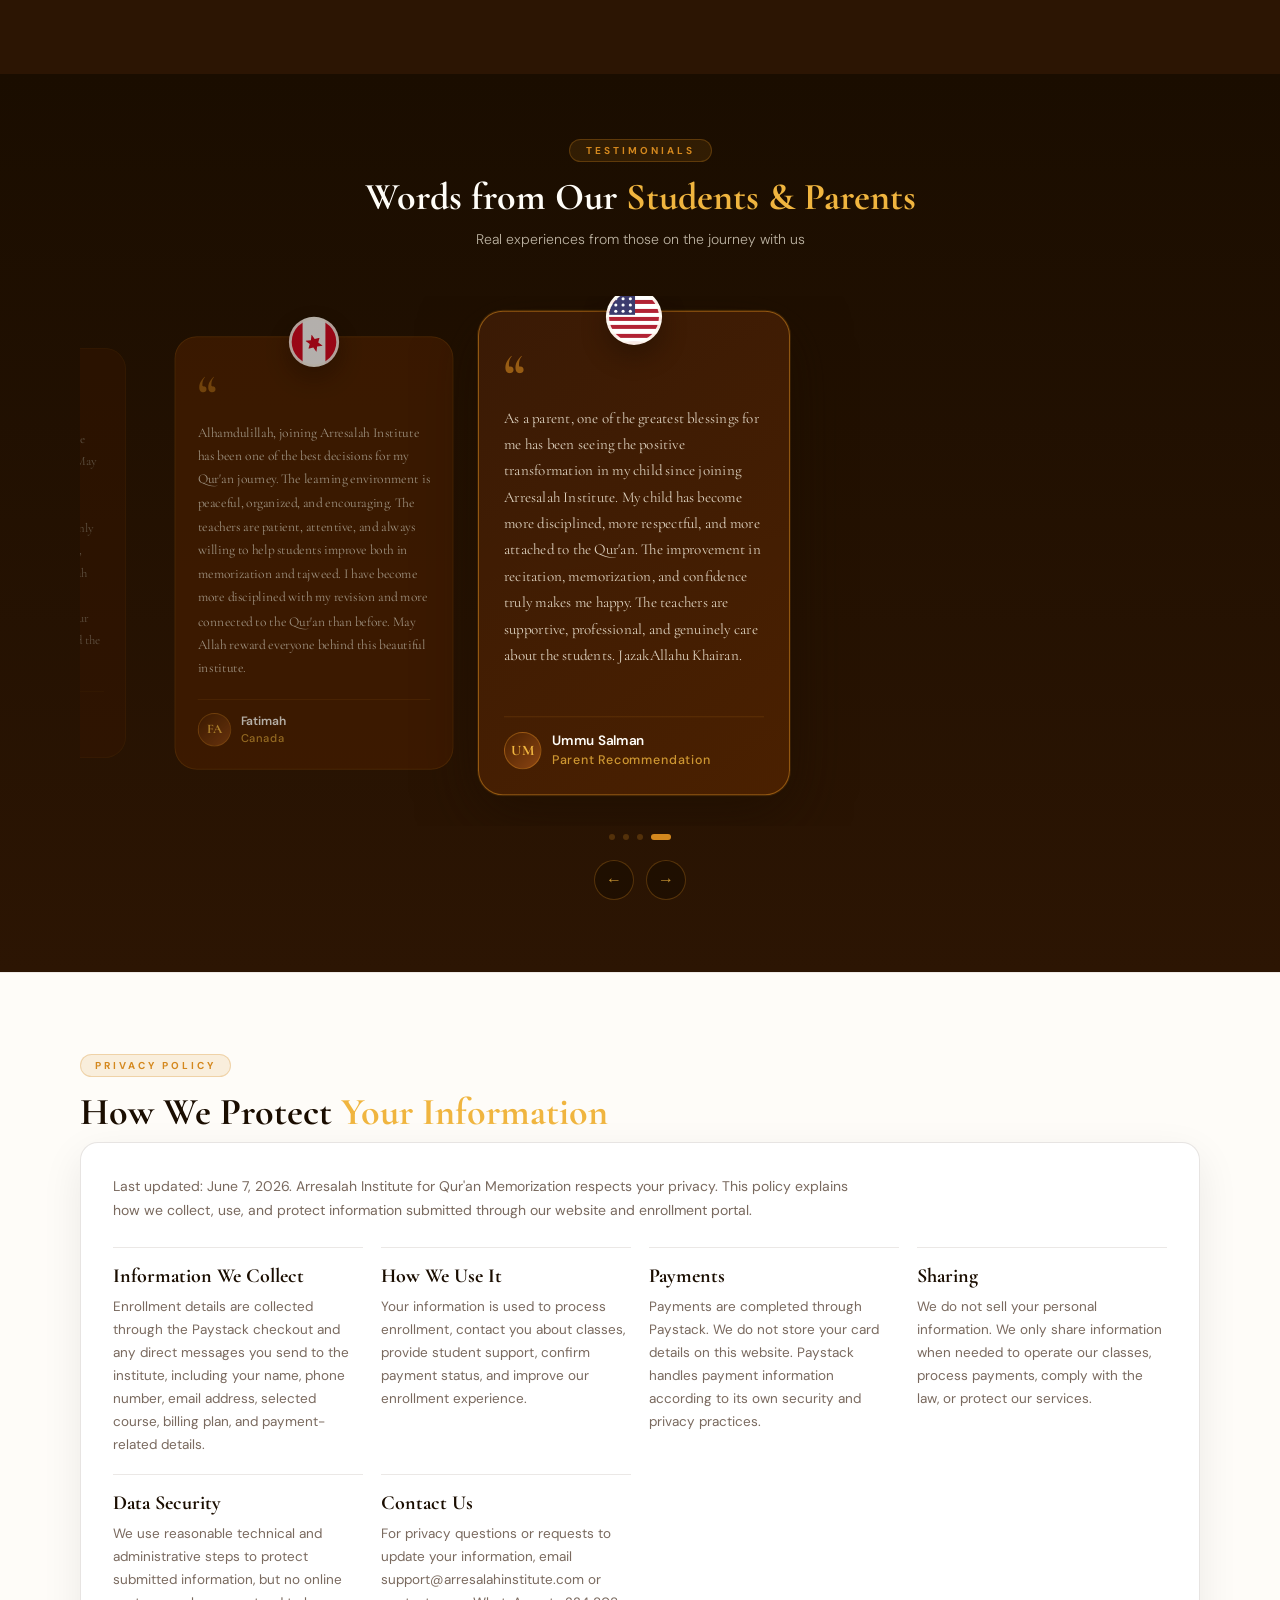
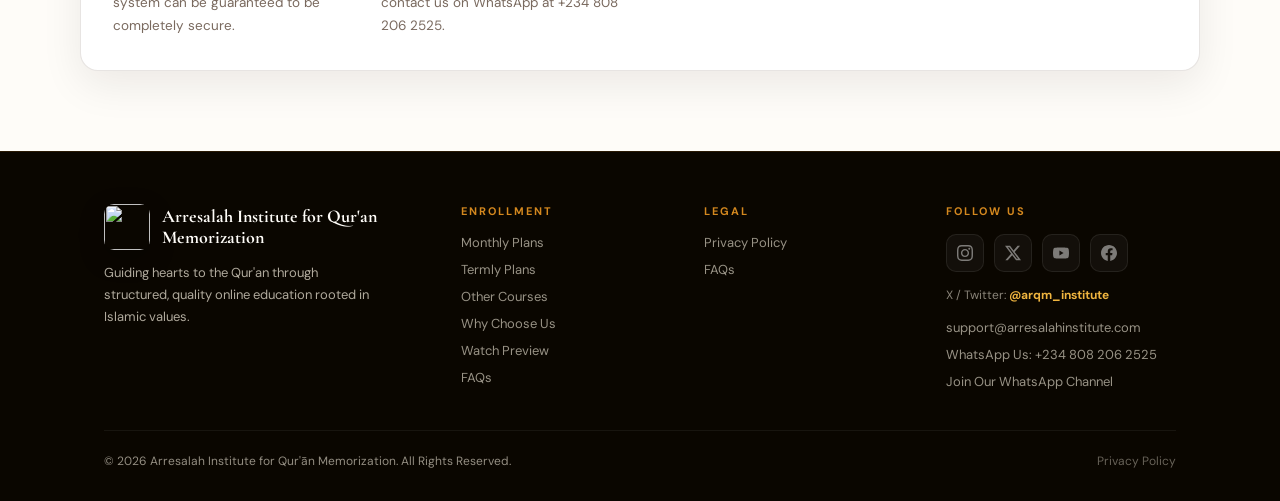
==== commit 7fc37153: "Add files via upload" ====
--- a/index.html
+++ b/index.html
@@ -1,558 +1,2792 @@
-﻿<!DOCTYPE html>
+<!DOCTYPE html>
 <html lang="en">
 <head>
-<meta charset="UTF-8">
-<meta name="viewport" content="width=device-width, initial-scale=1">
-<title>Akinjobi Abdurrahman | Freelance Web Developer in Nigeria</title>
-<meta name="description" content="Akinjobi Abdurrahman is a freelance web developer in Nigeria building fast, responsive websites for businesses, schools, and personal brands worldwide.">
-<meta name="author" content="Akinjobi Abdurrahman Olanrewaju">
-<meta name="robots" content="index,follow,max-image-preview:large">
-<link rel="canonical" href="https://abdurrahman-itqan.vercel.app/">
-<meta property="og:type" content="website">
-<meta property="og:site_name" content="Itqan Codes">
-<meta property="og:title" content="Akinjobi Abdurrahman | Freelance Web Developer in Nigeria">
-<meta property="og:description" content="Fast, responsive websites for businesses, schools, and personal brands in Nigeria and worldwide.">
-<meta property="og:url" content="https://abdurrahman-itqan.vercel.app/">
-<meta property="og:image" content="https://hebbkx1anhila5yf.public.blob.vercel-storage.com/WhatsApp%20Image%202026-10-10%20at%201.09.32%20AM-WdVArRnP4Y2sckX0mw4nhHKez0YVuT.jpeg">
-<meta name="twitter:card" content="summary_large_image">
-<meta name="twitter:title" content="Akinjobi Abdurrahman | Freelance Web Developer in Nigeria">
-<meta name="twitter:description" content="Fast, responsive websites for businesses, schools, and personal brands in Nigeria and worldwide.">
-<meta name="twitter:image" content="https://hebbkx1anhila5yf.public.blob.vercel-storage.com/WhatsApp%20Image%202026-10-10%20at%201.09.32%20AM-WdVArRnP4Y2sckX0mw4nhHKez0YVuT.jpeg">
-<script type="application/ld+json">
-{"@context":"https://schema.org","@type":"Person","name":"Akinjobi Abdurrahman Olanrewaju","url":"https://abdurrahman-itqan.vercel.app/","jobTitle":"Freelance Web Developer","description":"Freelance web developer building responsive websites for businesses, schools, and personal brands in Nigeria and worldwide.","address":{"@type":"PostalAddress","addressCountry":"NG"},"sameAs":["https://linkedin.com/in/akinjobi-abdurrahman-8bb6163a5"]}
-</script>
-<link rel="icon" type="image/jpeg" href="./favicon.jpeg?v=1">
-<link rel="stylesheet" href="https://assets.calendly.com/assets/external/widget.css">
-<link rel="preconnect" href="https://fonts.googleapis.com"><link rel="preconnect" href="https://fonts.gstatic.com" crossorigin>
-<link href="https://fonts.googleapis.com/css2?family=Syne:wght@700;800&family=Newsreader:ital,wght@1,400;1,500&family=Inter:wght@400;500;600&family=JetBrains+Mono:wght@400;500&display=swap" rel="stylesheet">
+<meta charset="UTF-8" />
+<meta name="viewport" content="width=device-width, initial-scale=1.0"/>
+<title>Arresalah Institute | Enroll Now</title>
+<link rel="icon" type="image/jpeg" href="./logo.jpeg" />
+<link href="https://fonts.googleapis.com/css2?family=Amiri:ital,wght@0,400;0,700;1,400&family=Cormorant+Garamond:ital,wght@0,300;0,400;0,600;0,700;1,300;1,400&family=DM+Sans:wght@300;400;500;600&display=swap" rel="stylesheet"/>
 <style>
-:root{--bg:#0a0a0a;--card:#141414;--line:#2b2b2b;--fg:#f4f1ea;--mute:#8f8b82;--acc:#ff4a0a;--it:#d9683a;--ghost:rgba(255,255,255,.045);--sy:'Syne',sans-serif;--mo:'JetBrains Mono',monospace}
-:root[data-theme=light]{--bg:#f4f1ea;--card:#fff;--line:#d8d3c6;--fg:#141412;--mute:#6d695f;--ghost:rgba(0,0,0,.05)}
-*{box-sizing:border-box;margin:0}
-html{scroll-behavior:smooth;scroll-padding-top:90px}
-body{background:var(--bg);color:var(--fg);font:400 17px/1.65 Inter,system-ui,sans-serif;overflow-x:hidden}
-a{color:inherit;text-decoration:none}img{max-width:100%;display:block}
-:focus-visible{outline:2px solid var(--acc);outline-offset:3px}
-.wrap{max-width:1140px;margin:auto;padding:0 22px}
-section{position:relative;padding:110px 0;overflow:hidden}
-.ghost{position:absolute;top:34px;left:14px;font:800 clamp(4rem,17vw,13rem)/1 var(--sy);color:var(--ghost);text-transform:uppercase;white-space:nowrap;pointer-events:none;user-select:none}
-.mono{font:400 .74rem var(--mo);letter-spacing:.14em;text-transform:uppercase;color:var(--acc)}
-h1,h2{font-family:var(--sy);font-weight:800;line-height:1.02;letter-spacing:-.02em;position:relative}
-h1{font-size:clamp(2.5rem,7.4vw,5.6rem)}h2{font-size:clamp(2.2rem,6vw,4.4rem);margin-bottom:34px}
-em{font-family:Newsreader,serif;font-weight:400;color:var(--it);letter-spacing:0}
-.hero-emphasis{background-image:linear-gradient(var(--it),var(--it));background-repeat:no-repeat;background-position:0 96%;background-size:0 .075em;animation:customer-reveal .75s .2s ease-out both,customer-underline .8s .65s cubic-bezier(.2,.8,.2,1) forwards}
-@keyframes customer-reveal{from{opacity:0;filter:blur(5px)}to{opacity:1;filter:blur(0)}}
-@keyframes customer-underline{to{background-size:100% .075em}}
-.btn{display:inline-flex;gap:8px;align-items:center;min-height:44px;padding:13px 26px;border:1px solid var(--line);border-radius:99px;background:none;color:var(--fg);font:500 .95rem Inter;cursor:pointer;transition:.25s}
-.btn:hover{border-color:var(--acc);color:var(--acc)}
-.btn.pri{background:var(--acc);border-color:var(--acc);color:#fff}.btn.pri:hover{color:#fff;transform:translateY(-2px)}
-.btn.out{border-color:var(--it);color:var(--it)}
-.btn.calendly-booking{transition:transform .2s,border-color .2s,color .2s,background .2s}
-.btn.calendly-booking:hover,.btn.calendly-booking:focus-visible{transform:translateY(-2px)}
-.btn.calendly-outline{border-color:var(--line);color:var(--fg)}
-.btn.calendly-outline:hover{border-color:var(--acc);color:var(--acc)}
-.calendar-icon{width:18px;height:18px;flex:none;fill:none;stroke:currentColor;stroke-width:1.7;stroke-linecap:round;stroke-linejoin:round}
-.hero-resume{display:inline-flex;align-items:center;min-height:44px;margin-top:6px;color:var(--mute);font-size:.88rem;text-decoration:underline;text-underline-offset:4px;transition:color .2s}
-.hero-resume:hover{color:var(--acc)}
-.hero-code{width:min(100%,285px);margin-top:18px;overflow:hidden;border:1px solid var(--line);border-radius:9px;background:var(--card);box-shadow:0 12px 30px rgba(0,0,0,.16);font-family:var(--mo)}
-.hero-code-top{height:30px;display:flex;align-items:center;gap:6px;padding:0 11px;border-bottom:1px solid var(--line);color:var(--mute);font-size:.56rem;letter-spacing:.08em}
-.hero-code-dot{width:6px;height:6px;border-radius:50%;background:#5c5a54}.hero-code-dot:first-child{background:var(--acc)}
-.hero-code-file{margin-left:6px}
-.hero-code pre{padding:10px 12px 11px;overflow:hidden;color:var(--fg);font:400 .62rem/1.7 var(--mo);letter-spacing:0}
-.hero-code .ln{display:inline-block;width:19px;color:var(--mute);user-select:none}
-.hero-code .kw{color:var(--acc)}.hero-code .str{color:#c7a879}.hero-code .bool{color:#8fbd9b}
-#prog{position:fixed;top:0;left:0;height:3px;width:0;background:var(--acc);z-index:200}
-/* header pill */
-header{position:fixed;top:12px;left:12px;right:12px;z-index:100;max-width:1100px;margin:auto}
-.pill{display:flex;align-items:center;justify-content:space-between;background:#000;border:1px solid var(--line);border-radius:99px;padding:8px 8px 8px 24px;color:#f4f1ea}
-.logo{display:inline-flex;align-items:baseline;min-width:max-content;font:800 1.08rem/1 var(--sy);letter-spacing:-.045em;color:var(--fg);transition:transform .25s}
-.logo-dot{display:inline-block;color:var(--acc);transition:transform .25s,text-shadow .25s}.logo-domain{font:500 .92em/1 Inter,sans-serif;letter-spacing:-.055em;color:#c6c2b9}
-.logo:hover{transform:translateY(-1px)}.logo:hover .logo-dot{transform:scale(1.25);text-shadow:0 0 10px rgba(255,74,10,.5)}
-.dnav{display:flex;gap:4px;align-items:center}.dnav a{padding:8px 14px;border-radius:99px;font-size:.9rem;color:#9b978b}.dnav a:hover,.dnav a.on{color:#fff}
-.dnav .hire{background:var(--acc);color:#fff;margin-left:6px}
-.circ{width:44px;height:44px;border-radius:50%;border:1px solid #444;background:none;color:inherit;cursor:pointer;display:grid;place-items:center;font-size:1rem}
-.circ:hover{border-color:var(--acc)}
-.right{display:flex;gap:8px;align-items:center}
-@media(max-width:760px){.dnav{display:none}}
-#ov{position:fixed;inset:0;z-index:250;overflow-y:auto;background:#0a0a0a;color:#f4f1ea;visibility:hidden;clip-path:circle(0 at calc(100% - 44px) 44px);transition:clip-path .6s cubic-bezier(.7,0,.2,1),visibility 0s linear .6s;padding:88px clamp(24px,7vw,100px) 48px}
-#ov.open{visibility:visible;clip-path:circle(150% at calc(100% - 44px) 44px);transition:clip-path .6s cubic-bezier(.7,0,.2,1),visibility 0s}
-.ov-inner{width:min(1280px,100%);min-height:100%;margin:0 auto;display:grid;grid-template-columns:minmax(0,1.5fr) minmax(250px,1fr);gap:clamp(36px,7vw,110px);align-items:center}
-.ov-links{display:flex;flex-direction:column;width:100%}
-#ov .ov-link{display:grid;grid-template-columns:12px 2.2rem minmax(0,1fr);gap:10px;align-items:start;padding:12px 0 18px;border-bottom:1px solid rgba(255,255,255,.08);color:rgba(244,241,234,.45);font:800 clamp(3rem,8vw,6.5rem)/.98 var(--sy);letter-spacing:-.04em;transition:color .2s,transform .25s}
-#ov .ov-link:first-child{border-top:1px solid rgba(255,255,255,.08)}
-#ov .ov-num{padding-top:.18em;color:var(--acc);font:400 .9rem/1.4 var(--mo);letter-spacing:0}
-#ov .ov-marker{width:7px;height:7px;margin-top:.48em;border-radius:50%;background:var(--acc);opacity:0}
-#ov .ov-link:hover,#ov .ov-link:focus-visible,#ov .ov-link.on{color:#f4f1ea}
-#ov .ov-link:hover,#ov .ov-link:focus-visible{transform:translateX(12px)}
-#ov .ov-link.on .ov-marker{opacity:1}
-#ov .ov-info{display:flex;flex-direction:column;align-items:flex-start;gap:16px;max-width:390px;opacity:0}
-#ov.open .ov-info{animation:ov-info-in .5s .38s ease-out forwards}
-#ov .ov-kicker{color:var(--acc);font:400 .9rem var(--mo);letter-spacing:.12em;text-transform:uppercase}
-#ov .ov-info a{color:#f4f1ea;font:500 clamp(1rem,1.5vw,1.2rem)/1.5 Inter,sans-serif;overflow-wrap:anywhere;transition:color .2s}
-#ov .ov-info a:hover{color:var(--acc)}
-#ov .ov-socials{display:flex;gap:20px;margin-top:4px}
-#ov .ov-socials a{font:500 .85rem var(--mo);text-decoration:underline;text-decoration-color:rgba(255,255,255,.25);text-underline-offset:5px}
-#ov .ov-book-link,.footer-book{display:inline-flex;align-items:center;min-height:44px;padding:0;border:0;background:none;color:var(--fg);font:500 .88rem Inter,sans-serif;text-decoration:underline;text-decoration-color:rgba(255,255,255,.3);text-underline-offset:5px;cursor:pointer;transition:color .2s,transform .2s}
-#ov .ov-book-link:hover,.footer-book:hover{color:var(--acc);transform:translateY(-2px)}
-#ov .ov-location{margin-top:20px;color:var(--mute);font:400 .7rem/1.6 var(--mo);letter-spacing:.04em}
-#ov .x{position:fixed;top:20px;right:20px;z-index:2;width:48px;height:48px;border:1px solid rgba(244,241,234,.8);color:#f4f1ea;background:transparent;font-size:1.35rem;transition:transform .25s,border-color .2s,color .2s}
-#ov .x:hover{transform:rotate(90deg);border-color:var(--acc);color:var(--acc)}
-#ov.open .ov-link{animation:ov-link-in .42s cubic-bezier(.2,.8,.2,1) both}
-#ov.open .ov-link:nth-child(1){animation-delay:.06s}#ov.open .ov-link:nth-child(2){animation-delay:.12s}#ov.open .ov-link:nth-child(3){animation-delay:.18s}#ov.open .ov-link:nth-child(4){animation-delay:.24s}
-@keyframes ov-link-in{from{opacity:0;translate:0 24px}to{opacity:1;translate:0 0}}
-@keyframes ov-info-in{from{opacity:0;transform:translateY(8px)}to{opacity:1;transform:none}}
-@media(max-width:899px){#ov{padding:82px 24px 36px}.ov-inner{display:flex;flex-direction:column;align-items:stretch;justify-content:flex-start;gap:32px}.ov-links{max-width:680px}#ov .ov-link{font-size:clamp(2.5rem,12vw,4.25rem);grid-template-columns:10px 2rem minmax(0,1fr);gap:8px;padding:10px 0 14px}#ov .ov-info{max-width:600px;gap:12px}#ov .ov-location{margin-top:8px}}
-/* hero */
-.hero{display:grid;grid-template-columns:1.5fr 1fr;gap:48px;align-items:center;padding-top:150px}
-.lead{color:var(--mute);max-width:52ch;margin:26px 0 32px}.cta{display:flex;gap:12px;flex-wrap:wrap}
-.rot{color:var(--fg);border-bottom:1px solid var(--acc)}
-.photo{aspect-ratio:4/5;border-radius:18px;overflow:hidden;border:1px solid var(--line);position:relative;background:var(--card)}
-.photo img{width:100%;height:100%;object-fit:cover}
-.badge{position:absolute;left:14px;bottom:14px;background:#000c;color:#fff;border:1px solid #444;padding:6px 14px;border-radius:99px;font-size:.82rem;backdrop-filter:blur(6px)}
-.badge i{display:inline-block;width:8px;height:8px;border-radius:50%;background:#3ddc84;margin-right:8px;animation:p 2s infinite}
-@keyframes p{50%{opacity:.3}}
-.wd{display:inline-block;overflow:hidden;vertical-align:bottom}.wd>span{display:inline-block;transform:translateY(105%);animation:up .8s cubic-bezier(.2,.8,.2,1) forwards}
-@keyframes up{to{transform:none}}
-@media(max-width:760px){.hero{grid-template-columns:1fr}.photo{max-width:320px}}
-/* marquee */
-.mq{margin-top:70px;border-top:1px solid var(--line)}
-.mr{display:flex;align-items:center;border-bottom:1px solid var(--line);height:78px;overflow:hidden}
-.mr .lb{flex:0 0 112px;padding-right:12px;font:400 .68rem/1.4 var(--mo);letter-spacing:.12em;color:var(--acc);text-transform:uppercase;background:var(--bg);z-index:1;height:100%;display:flex;align-items:center}
-.trk{display:flex;gap:56px;animation:mq 26s linear infinite;width:max-content}
-.mr:nth-child(even) .trk{animation-direction:reverse}.mr:hover .trk{animation-play-state:paused}
-.it{display:flex;gap:12px;align-items:center;font:500 1.05rem Inter;text-transform:uppercase;white-space:nowrap}.tool-icon{width:30px;height:30px;display:grid;place-items:center;flex:none}.tool-icon svg{display:block;width:30px;height:30px}
-@keyframes mq{to{transform:translateX(-50%)}}
-.intro-loader{position:fixed;inset:0;z-index:300;display:flex;flex-direction:column;justify-content:space-between;padding:clamp(20px,4vw,40px);background:#080808;color:#f4f1ea;opacity:1;visibility:visible;transition:opacity .7s ease,visibility 0s linear .7s}
-.intro-loader.is-done{opacity:0;visibility:hidden;pointer-events:none}
-.intro-top,.intro-bottom-row{display:flex;align-items:center;justify-content:space-between;gap:20px;font:400 .78rem/1.4 var(--mo);letter-spacing:.22em;text-transform:uppercase;color:#5c5a54}
-.intro-counter{min-width:4ch;text-align:right;color:#8f8b82;font-variant-numeric:tabular-nums}
-.intro-skip{position:absolute;top:clamp(20px,4vw,40px);left:50%;transform:translateX(-50%);border:0;background:none;color:#8f8b82;font:400 .7rem var(--mo);letter-spacing:.18em;cursor:pointer;padding:8px 12px}
-.intro-skip:hover,.intro-skip:focus-visible{color:#f4f1ea}
-.intro-center{position:absolute;top:50%;left:50%;width:100%;padding:0 20px;text-align:center;transform:translate(-50%,-50%)}
-.intro-word{display:flex;justify-content:center;align-items:baseline;font:800 clamp(3.2rem,19vw,9.5rem)/.95 var(--sy);letter-spacing:-.075em;white-space:nowrap}
-.intro-letter{display:inline-block;visibility:hidden}
-.intro-letter.revealed{visibility:visible;animation:intro-glitch .7s steps(1,end) both}
-.intro-dot{color:#ff4a0a;letter-spacing:0}
-.intro-tagline{margin-top:18px;color:#5c5a54;font:400 .68rem/1.5 var(--mo);letter-spacing:.2em}
-.intro-bottom{width:100%}
-.intro-track{height:2px;background:#222;overflow:hidden}
-.intro-fill{height:100%;width:0;background:#ff4a0a;transition:width .08s linear}
-.intro-bottom-row{margin-top:14px;font-size:.62rem;letter-spacing:.14em;color:#8f8b82}
-@keyframes intro-glitch{0%{clip-path:inset(0 0 82% 0);transform:translateX(-10px)}14%{clip-path:inset(42% 0 30% 0);transform:translateX(10px)}28%{clip-path:inset(18% 0 58% 0);transform:translateX(-6px)}42%{clip-path:inset(64% 0 8% 0);transform:translateX(7px)}56%{clip-path:inset(0 0 0 0);transform:translateX(-3px)}70%{clip-path:inset(0 0 0 0);transform:translateX(2px)}84%{clip-path:inset(0 0 0 0);transform:translateX(-1px)}100%{clip-path:inset(0 0 0 0);transform:none}}
-@media(max-width:560px){.intro-top,.intro-bottom-row{font-size:.58rem;letter-spacing:.11em}.intro-bottom-row{gap:10px}.intro-tagline{font-size:.58rem}}
-@media(prefers-reduced-motion:reduce){.intro-loader,.intro-fill{transition:none}.intro-letter.revealed{animation:none;clip-path:none;transform:none}}
-/* projects */
-.fl{display:flex;gap:10px;flex-wrap:wrap;margin-bottom:28px;position:relative}
-.fl button{min-height:44px;padding:11px 22px;border:1px solid var(--fg);border-radius:3px;background:none;color:var(--fg);font:400 .78rem var(--mo);letter-spacing:.12em;cursor:pointer}
-.fl button.on{background:var(--acc);border-color:var(--acc);color:#fff}
-.grid{display:grid;grid-template-columns:repeat(auto-fill,minmax(min(100%,300px),1fr));gap:20px;position:relative}
-.card{background:var(--card);border:1px solid var(--line);border-radius:10px;overflow:hidden;display:flex;flex-direction:column;transition:.3s}
-.card:hover{transform:translateY(-4px);border-color:var(--acc)}.card.hide{display:none}
-.tc-track{display:grid;grid-template-columns:repeat(3,minmax(0,1fr));gap:20px;position:relative}
-.tc{min-width:0;min-height:100%;display:flex;flex-direction:column;gap:20px;padding:30px 28px 24px;background:var(--card);border:1px solid var(--line);border-radius:14px;transition:transform .25s,border-color .25s}
-.tc:hover{transform:translateY(-4px);border-color:var(--acc)}
-.tc-quote{height:44px;color:var(--acc);font:800 4.2rem/.9 var(--sy)}
-.tc blockquote{flex:1;color:var(--fg);font:400 1.05rem/1.7 Inter,sans-serif}
-.tc mark{background:none;color:var(--it);font:italic 400 1.18em Newsreader,serif}
-.tc figcaption{display:flex;align-items:center;gap:12px;border-top:1px solid var(--line);padding-top:18px}
-.tc-avatar{width:42px;height:42px;flex:none;display:grid;place-items:center;border:1px solid var(--acc);border-radius:50%;color:var(--acc);font:700 1rem var(--sy)}
-.tc-avatar.has-photo{width:48px;height:48px;overflow:hidden;background:var(--card);font-size:.7rem}
-.tc-avatar.has-photo img{display:block;width:100%;height:100%;object-fit:cover;object-position:50% 29%;border-radius:50%}
-.tc-avatar.has-photo .photo-fallback[hidden]{display:none}
-.tc-client-logo{width:72px;height:48px;flex:none;object-fit:cover;border:1px solid var(--line);border-radius:4px;background:#123b2e}
-.tc-person{min-width:0}.tc-name{display:block;color:var(--fg);font:700 .95rem/1.3 Inter,sans-serif}
-.tc-source{display:block;margin-top:4px;color:var(--mute);font:400 .62rem/1.4 var(--mo);letter-spacing:.035em;text-transform:uppercase}
-.tc-source::before{content:"";display:inline-block;width:7px;height:7px;margin:0 7px 1px 0;border-radius:50%;background:#25d366}
-.tc-bottom{display:flex;align-items:center;justify-content:space-between;gap:18px;margin-top:28px;position:relative}
-.tc-bottom p{color:var(--mute);font-size:.9rem}
-.tc-controls{display:none;gap:10px}
-.tc-arrow{width:48px;height:48px;display:grid;place-items:center;border:1px solid var(--line);border-radius:50%;background:var(--card);color:var(--fg);font:500 1.2rem Inter;cursor:pointer}
-.tc-arrow:hover{border-color:var(--acc);color:var(--acc)}
-@media(max-width:900px){.tc-track{display:flex;gap:16px;overflow-x:auto;scroll-snap-type:x mandatory;scroll-behavior:smooth;scroll-padding-inline:22px;margin-inline:-22px;padding:4px 22px 12px;scrollbar-width:none;-ms-overflow-style:none}.tc-track::-webkit-scrollbar{display:none}.tc{flex:0 0 86%;scroll-snap-align:center}.tc-controls{display:flex}.tc-bottom{display:grid;grid-template-columns:1fr auto;gap:16px}.tc-controls{grid-column:1/-1;justify-content:center}.tc-bottom .btn{justify-self:end}}
-@media(max-width:560px){.tc-bottom{grid-template-columns:1fr}.tc-bottom .btn{justify-self:start}.tc-controls{justify-content:flex-start}.tc{padding:26px 22px 22px}}
-.shot{aspect-ratio:16/11;position:relative;overflow:hidden;background:#222}
-.shot iframe{width:200%;height:200%;transform:scale(.5);transform-origin:0 0;border:0;pointer-events:none}
-.shot img{width:100%;height:100%;object-fit:cover;filter:grayscale(1) brightness(.55)}
-.cat{position:absolute;left:12px;bottom:12px;background:#000d;color:#fff;border:1px solid #555;font:400 .68rem var(--mo);letter-spacing:.1em;text-transform:uppercase;padding:4px 12px;border-radius:99px}
-.cb{padding:22px;display:flex;flex-direction:column;gap:10px;flex:1}
-.cb .mono{display:flex;justify-content:space-between;color:var(--it)}
-.cb h3{font:500 1.55rem/1.15 Inter;letter-spacing:-.02em;overflow-wrap:anywhere}
-.cb p{color:var(--mute);font-size:.95rem;flex:1}
-.cb .btn{align-self:flex-start;background:var(--it);border-color:var(--it);color:#140a05;border-radius:3px;font-size:.85rem;padding:10px 18px}
-/* skills */
-.sk{display:grid;grid-template-columns:repeat(auto-fit,minmax(min(100%,300px),1fr));gap:16px;position:relative}
-.sk>div{background:var(--card);border:1px solid var(--line);border-radius:8px;padding:22px;min-height:150px}
-.sk .mono{margin-bottom:16px;display:block;color:var(--it)}
-.ch2{display:flex;flex-wrap:wrap;gap:8px}.ch2 span{font:400 .85rem var(--mo);border:1px solid #555;border-radius:3px;padding:5px 12px;color:var(--fg)}
-/* journey */
-.jh{display:flex;justify-content:space-between;margin:100px 0 40px;position:relative}
-.cp{position:relative;padding:36px 0;opacity:.25;transform:translateX(-10px);transition:opacity .6s,transform .6s}
-.cp.on{opacity:1;transform:none}
-.cp .num{position:absolute;right:0;top:0;font:800 clamp(6rem,20vw,12rem)/1 var(--sy);color:var(--ghost)}
-.cp .mono{color:var(--mute);display:block;margin-bottom:14px;position:relative}
-.cp h3{font:800 clamp(1.8rem,5vw,3rem)/1.08 var(--sy);letter-spacing:-.02em;margin-bottom:16px;position:relative;max-width:20ch}
-.cp p{color:var(--mute);max-width:56ch;margin-bottom:16px;position:relative}
-.un{margin-top:70px;position:relative;max-width:760px}
-.un .mono{color:var(--mute);margin-bottom:12px;display:block}
-.un h2{font-size:clamp(2rem,5vw,3.6rem)}.un p{color:var(--mute);margin-bottom:26px;max-width:54ch}
-/* education */
-.edl{display:grid;gap:14px;position:relative;max-width:640px;margin-left:auto}
-.edl a{display:flex;gap:18px;align-items:center;background:var(--card);border:1px solid var(--line);border-radius:12px;padding:18px;transition:.3s}
-.edl a:hover{border-color:var(--acc)}.edl .n{font:400 .72rem var(--mo);color:var(--mute)}
-.edl img{width:46px;height:46px;border-radius:10px;background:#fff;padding:6px}
-.edl .mono{font-size:.62rem;color:var(--mute)}.edl b{display:block;font:600 1.3rem Inter;letter-spacing:-.01em}.edl i{font:italic 400 .8rem var(--mo);color:var(--mute)}
-.edh{text-transform:uppercase;position:relative}
-/* faq */
-.fq{display:grid;grid-template-columns:1fr 1.5fr;gap:40px;position:relative}
-@media(max-width:760px){.fq{grid-template-columns:1fr}}
-details{border-bottom:1px solid var(--line);padding:22px 0}
-summary{cursor:pointer;list-style:none;display:flex;justify-content:space-between;gap:16px;font:600 1.1rem Inter}
-summary::after{content:"+";color:var(--acc);font-size:1.6rem;line-height:1;transition:.3s}
-details[open] summary::after{transform:rotate(45deg)}details p{margin-top:12px;color:var(--mute);max-width:56ch}
-/* contact */
-.ct{display:grid;grid-template-columns:1fr 1.2fr;gap:48px;position:relative}
-@media(max-width:760px){.ct{grid-template-columns:1fr}}
-.ct p{color:var(--mute);margin-bottom:22px}.stk{display:flex;flex-direction:column;gap:10px;align-items:flex-start}
-.stk .btn{max-width:100%;overflow-wrap:anywhere}
-.booking-note{margin:12px 0 0!important;color:var(--mute)!important;font-size:.86rem}
-form{display:flex;flex-direction:column;gap:16px}label{font:400 .72rem var(--mo);letter-spacing:.12em;color:var(--acc)}
-.captcha-wrap{display:grid;gap:6px}.captcha-wrap .h-captcha{min-height:78px}.captcha-error{color:#ff7a6b;font-size:.82rem;min-height:1em}
-input,textarea{width:100%;background:var(--card);border:1px solid var(--line);border-radius:8px;color:var(--fg);padding:13px 14px;font:inherit;margin-top:6px}
-input:focus,textarea:focus{outline:none;border-color:var(--acc)}
-.err{display:block;color:#ff7a6b;font-size:.82rem;min-height:1em}#ok{color:var(--acc);min-height:1.4em}#ok.status-error{color:#ff7a6b}
-footer{padding:64px 0 32px;color:var(--mute);font-size:.95rem}
-footer .wrap{display:grid;grid-template-columns:minmax(0,1fr) minmax(0,1fr);column-gap:48px;row-gap:36px}
-.footer-left{display:flex;flex-direction:column;align-items:flex-start;gap:18px}
-.footer-logo{font-size:2.4rem;letter-spacing:-.055em}
-.footer-contact{display:block;color:rgba(244,241,234,.85);font:400 1.1rem/1.45 Inter,sans-serif;transition:color .2s}
-.footer-contact:hover{color:var(--acc)}
-.footer-icons{display:flex;gap:16px;margin-top:8px}
-.footer-icons a{position:relative;width:64px;height:64px;display:grid;place-items:center;border:1px solid var(--line);border-radius:14px;background:transparent;color:var(--fg);transition:transform .2s,border-color .2s,color .2s}
-.footer-icons svg{width:26px;height:26px;fill:currentColor}
-.footer-icons a:hover,.footer-icons a:focus-visible{border-color:var(--acc);color:var(--acc);transform:translateY(-3px)}
-.footer-icons a::after{content:attr(data-tooltip);position:absolute;left:50%;bottom:calc(100% + 9px);transform:translate(-50%,4px);padding:5px 9px;border:1px solid var(--line);border-radius:5px;background:var(--card);color:var(--fg);font:500 .68rem var(--mo);white-space:nowrap;opacity:0;pointer-events:none;transition:opacity .18s,transform .18s}
-.footer-icons a:hover::after,.footer-icons a:focus-visible::after{opacity:1;transform:translate(-50%,0)}
-.footer-divider{grid-column:1/-1;height:1px;background:var(--line)}
-.footer-nav{display:flex;align-items:center;justify-content:flex-end;flex-wrap:wrap;gap:12px 28px}
-.footer-nav a{position:relative;color:rgba(244,241,234,.85);font:600 1.1rem/1.4 Inter,sans-serif;transition:color .2s}
-.footer-nav a::after{content:"";position:absolute;left:0;bottom:-5px;width:100%;height:2px;background:var(--acc);transform:scaleX(0);transform-origin:left;transition:transform .22s}
-.footer-nav a:hover{color:var(--acc)}.footer-nav a:hover::after{transform:scaleX(1)}
-.footer-bottom{grid-column:1/-1;display:flex;align-items:center;justify-content:space-between;gap:16px;flex-wrap:wrap;color:var(--mute)}
-.footer-bottom p{margin:0}.footer-credit-name{color:var(--fg)}.footer-copy{font:400 .68rem var(--mo);letter-spacing:.08em;text-transform:uppercase}
-@media(min-width:900px){footer{padding:80px 0 40px}.footer-left{grid-column:1;grid-row:1}.footer-nav{grid-column:2;grid-row:1}.footer-divider{grid-row:2}.footer-bottom{grid-row:3}}
-@media(max-width:899px){footer .wrap{display:flex;flex-direction:column;gap:30px}.footer-nav{justify-content:flex-start;gap:14px 28px}.footer-bottom{align-items:baseline;gap:10px 20px}}
-@media(max-width:760px){footer{padding-bottom:104px}}
-@media(max-width:760px){section{padding:78px 0}.wrap{padding-inline:18px}.hero{gap:32px}.ct{gap:32px}.grid,.sk{gap:14px}.cb,.sk>div{padding:18px}}
-/* floating */
-.fab{position:fixed;right:16px;bottom:18px;z-index:90;display:flex;flex-direction:column;gap:10px}
-.fab .circ{width:48px;height:48px;background:#0a0a0a;border-color:#fff;color:#fff;font-size:1.2rem}
-.fab .wa{border-color:#25d366}.fab .wa svg{width:23px;height:23px;fill:#25d366}
-#top{opacity:0;pointer-events:none;transition:.3s}#top.show{opacity:1;pointer-events:auto}
-.rv{opacity:0;transform:translateY(20px);transition:.8s}.rv.in{opacity:1;transform:none}
-@media(prefers-reduced-motion:reduce){html{scroll-behavior:auto}.tc-track{scroll-behavior:auto}.trk,.badge i{animation:none}.wd>span{transform:none;animation:none}.hero-emphasis{animation:none;background-size:100% .075em}.logo,.logo-dot,.footer-icons a,.footer-icons a::after,.footer-nav a::after,.calendly-booking,.hero-resume,#ov .ov-book-link,.footer-book{transition:none;animation:none;transform:none}#ov,#ov.open{transition:none}#ov .ov-link,#ov.open .ov-link{animation:none;opacity:1;transition:none}#ov .ov-info,#ov.open .ov-info{animation:none;opacity:1;transform:none}#ov .x{transition:none;transform:none}.rv{transform:none}}
+  :root {
+    --brown-deep:   #1A0D00;
+    --brown-dark:   #2C1503;
+    --brown-rich:   #4A2000;
+    --brown-mid:    #6B3510;
+    --brown-warm:   #8B4513;
+    --brown-accent: #A0522D;
+    --amber:        #D4881E;
+    --amber-light:  #F0B53F;
+    --amber-pale:   #FDD17A;
+    --cream:        #F7F3EC;
+    --warm-white:   #FEFCF8;
+    --bg:           #FAFAF7;
+    --surface:      #FFFFFF;
+    --text-dark:    #3A2210;
+    --text-white:   #FFFDF8;
+    --text-yellow:  #F0B53F;
+    --text-muted:   rgba(58, 34, 18, 0.68);
+    --border:       rgba(58,34,18,0.14);
+    --shadow:       0 4px 32px rgba(26,13,0,0.14);
+    --shadow-amber: 0 8px 48px rgba(212,136,30,0.30);
+    --wa-green:     #25D366;
+    --wa-dark:      #128C7E;
+  }
+
+  *, *::before, *::after { box-sizing: border-box; margin: 0; padding: 0; }
+
+  body {
+    font-family: 'DM Sans', sans-serif;
+    background: var(--bg);
+    color: var(--text-dark);
+    -webkit-font-smoothing: antialiased;
+    overflow-x: hidden;
+  }
+
+  /*  HEADER  */
+  header {
+    background: var(--brown-dark);
+    position: sticky; top: 0; z-index: 100;
+    border-bottom: 1px solid rgba(212,136,30,0.30);
+    box-shadow: 0 2px 20px rgba(26,13,0,0.4);
+  }
+  .header-inner {
+    max-width: 1120px; margin: 0 auto;
+    padding: 0 24px;
+    display: flex; align-items: center; justify-content: space-between;
+    height: 68px;
+    position: relative;
+  }
+  .brand { display: flex; align-items: center; gap: 10px; text-decoration: none; }
+  .brand-logo {
+    width: 42px;
+    height: 46px;
+    object-fit: contain;
+    filter: drop-shadow(0 3px 10px rgba(0,0,0,0.28));
+  }
+  .brand-text { display: flex; flex-direction: column; gap: 1px; min-width: 0; }
+  .brand-arabic {
+    font-family: 'Amiri', serif;
+    color: var(--amber-light);
+    font-size: 15px; letter-spacing: 0.5px; line-height: 1;
+  }
+  .brand-en {
+    font-family: 'Cormorant Garamond', serif;
+    color: rgba(255,252,245,0.88);
+    font-size: 15px; font-weight: 700;
+    letter-spacing: 1.2px; text-transform: uppercase;
+  }
+  .brand-subtitle {
+    color: rgba(240,181,63,0.86);
+    font-size: 10px;
+    font-weight: 600;
+    letter-spacing: 1.35px;
+    line-height: 1.15;
+    text-transform: uppercase;
+  }
+  nav {
+    position: absolute;
+    top: calc(100% + 10px);
+    right: 24px;
+    width: min(320px, calc(100vw - 48px));
+    display: flex;
+    flex-direction: column;
+    align-items: stretch;
+    gap: 4px;
+    padding: 10px;
+    border: 1px solid rgba(212,136,30,0.24);
+    border-radius: 14px;
+    background: rgba(44,21,3,0.98);
+    box-shadow: 0 18px 42px rgba(26,13,0,0.42);
+    opacity: 0;
+    visibility: hidden;
+    transform: translateY(-8px);
+    transition: opacity 0.22s, visibility 0.22s, transform 0.22s;
+  }
+  body.menu-open nav {
+    opacity: 1;
+    visibility: visible;
+    transform: translateY(0);
+  }
+  nav a {
+    width: 100%;
+    color: rgba(255,248,230,0.82); text-decoration: none;
+    font-size: 14px; font-weight: 500;
+    padding: 12px 14px; border-radius: 10px;
+    transition: color 0.2s, background 0.2s;
+  }
+  nav a:hover { color: var(--amber-light); background: rgba(212,136,30,0.10); }
+  .btn-nav-wa {
+    background: var(--wa-green) !important;
+    color: #fff !important;
+    font-weight: 700 !important;
+    padding: 12px 14px !important;
+    border-radius: 8px !important;
+    display: flex; align-items: center; justify-content: center; gap: 6px;
+    margin-top: 6px;
+  }
+  .btn-nav-wa:hover { background: #20ba59 !important; }
+  .menu-toggle {
+    display: none;
+    position: absolute;
+    top: 50%;
+    right: 24px;
+    transform: translateY(-50%);
+    z-index: 220;
+    width: 42px;
+    height: 42px;
+    border: 1px solid rgba(240,181,63,0.38);
+    border-radius: 10px;
+    background: rgba(0,0,0,0.32);
+    box-shadow: 0 10px 30px rgba(0,0,0,0.25);
+    color: var(--amber-light);
+    cursor: pointer;
+    align-items: center;
+    justify-content: center;
+    transition: background 0.2s, border-color 0.2s, transform 0.2s;
+  }
+  .menu-toggle:hover {
+    background: rgba(212,136,30,0.14);
+    border-color: rgba(240,181,63,0.62);
+    transform: translateY(-50%);
+  }
+  .menu-toggle:focus-visible {
+    outline: 2px solid var(--amber-light);
+    outline-offset: 3px;
+  }
+  .menu-toggle-lines {
+    position: relative;
+    width: 20px;
+    height: 14px;
+    display: block;
+  }
+  .menu-toggle-lines::before,
+  .menu-toggle-lines::after,
+  .menu-toggle-lines span {
+    content: '';
+    position: absolute;
+    left: 0;
+    width: 20px;
+    height: 2px;
+    border-radius: 99px;
+    background: currentColor;
+    transition: transform 0.24s, opacity 0.2s, top 0.24s;
+  }
+  .menu-toggle-lines::before { top: 0; }
+  .menu-toggle-lines span { top: 6px; }
+  .menu-toggle-lines::after { top: 12px; }
+  body.menu-open .menu-toggle-lines::before { top: 6px; transform: rotate(45deg); }
+  body.menu-open .menu-toggle-lines span { opacity: 0; }
+  body.menu-open .menu-toggle-lines::after { top: 6px; transform: rotate(-45deg); }`n
+  /*  HERO  */
+  .hero {
+    background: linear-gradient(160deg, var(--brown-dark) 0%, var(--brown-rich) 60%, var(--brown-deep) 100%);
+    padding: 72px 24px 80px;
+    text-align: center; position: relative; overflow: hidden;
+  }
+  .hero::before {
+    content: '';
+    position: absolute; inset: 0;
+    background: radial-gradient(ellipse 70% 50% at 50% 100%, rgba(212,136,30,0.18) 0%, transparent 70%);
+    pointer-events: none;
+  }
+  .hero::after {
+    content: '';
+    position: absolute; top: 0; left: 0; right: 0; height: 1px;
+    background: linear-gradient(90deg, transparent, rgba(212,136,30,0.5), transparent);
+  }
+  .hero-label {
+    display: inline-block;
+    font-size: 11px; font-weight: 700;
+    letter-spacing: 3px; text-transform: uppercase;
+    color: var(--amber-light);
+    border: 1px solid rgba(212,136,30,0.45);
+    padding: 5px 18px; border-radius: 100px;
+    margin-bottom: 28px;
+    background: rgba(212,136,30,0.08);
+  }
+  .hero-arabic {
+    font-family: 'Amiri', serif;
+    color: var(--amber-light);
+    font-size: clamp(24px, 4vw, 40px);
+    margin-bottom: 12px; opacity: 0.9;
+    animation: fadeUp 0.7s ease both;
+  }
+  .hero h1 {
+    font-family: 'Cormorant Garamond', serif;
+    font-size: clamp(30px, 5.5vw, 54px);
+    font-weight: 700; color: var(--text-white);
+    line-height: 1.12; margin-bottom: 18px;
+    animation: fadeUp 0.8s 0.1s ease both;
+  }
+  .hero h1 span { color: var(--amber-light); }
+  .hero p {
+    color: rgba(255, 248, 230, 0.82); font-size: 16px; font-weight: 400;
+    max-width: 500px; margin: 0 auto 38px; line-height: 1.75;
+    animation: fadeUp 0.8s 0.2s ease both;
+  }
+  .hero-cta {
+    display: flex; gap: 12px; justify-content: center; flex-wrap: wrap;
+    animation: fadeUp 0.8s 0.3s ease both;
+  }
+  .class-countdown {
+    background:
+      linear-gradient(180deg, rgba(26,13,0,0.96), rgba(44,21,3,0.98)),
+      var(--brown-dark);
+    border-top: 1px solid rgba(212,136,30,0.26);
+    border-bottom: 1px solid rgba(212,136,30,0.18);
+    padding: 22px 24px;
+  }
+  .class-countdown-inner {
+    max-width: 1120px;
+    margin: 0 auto;
+    display: grid;
+    grid-template-columns: minmax(220px, 1fr) auto;
+    gap: 22px;
+    align-items: center;
+  }
+  .countdown-kicker {
+    display: block;
+    color: var(--amber-light);
+    font-size: 11px;
+    font-weight: 700;
+    letter-spacing: 2.6px;
+    text-transform: uppercase;
+    margin-bottom: 7px;
+  }
+  .countdown-title {
+    font-family: 'Cormorant Garamond', serif;
+    color: var(--text-white);
+    font-size: clamp(25px, 3vw, 36px);
+    line-height: 1.08;
+    margin-bottom: 6px;
+  }
+  .countdown-copy {
+    color: rgba(255,248,230,0.74);
+    font-size: 14px;
+    line-height: 1.6;
+    max-width: 520px;
+  }
+  .countdown-grid {
+    display: grid;
+    grid-template-columns: repeat(4, minmax(70px, 86px));
+    gap: 10px;
+  }
+  .countdown-unit {
+    min-height: 86px;
+    border: 1px solid rgba(212,136,30,0.34);
+    border-radius: 8px;
+    background: rgba(255,248,230,0.06);
+    display: flex;
+    flex-direction: column;
+    align-items: center;
+    justify-content: center;
+    box-shadow: inset 0 1px 0 rgba(255,255,255,0.04);
+  }
+  .countdown-value {
+    font-family: 'Cormorant Garamond', serif;
+    color: var(--amber-pale);
+    font-size: 34px;
+    font-weight: 700;
+    line-height: 1;
+    font-variant-numeric: tabular-nums;
+  }
+  .countdown-label {
+    color: rgba(255,248,230,0.68);
+    font-size: 10px;
+    font-weight: 700;
+    letter-spacing: 1.2px;
+    text-transform: uppercase;
+    margin-top: 8px;
+  }
+  .btn-wa-primary {
+    background: var(--wa-green);
+    color: #fff; padding: 14px 28px;
+    border-radius: 10px; font-weight: 700; font-size: 15px;
+    text-decoration: none; border: none; cursor: pointer;
+    transition: all 0.2s;
+    display: inline-flex; align-items: center; gap: 8px;
+    box-shadow: 0 4px 20px rgba(37,211,102,0.30);
+  }
+  .btn-wa-primary:hover { background: #20ba59; transform: translateY(-2px); box-shadow: 0 8px 32px rgba(37,211,102,0.4); }
+  .btn-ghost {
+    background: transparent; color: rgba(255,248,230,0.65);
+    padding: 14px 28px; border-radius: 10px; font-weight: 500; font-size: 14px;
+    text-decoration: none; border: 1px solid rgba(255,248,230,0.18); cursor: pointer;
+    transition: all 0.2s;
+  }
+  .btn-ghost:hover { border-color: var(--amber); color: var(--amber-light); }
+
+  /*  STATS  */
+  .stats-strip {
+    background: var(--surface);
+    border-top: 1px solid rgba(58,34,18,0.10);
+    border-bottom: 1px solid rgba(58,34,18,0.10);
+  }
+  .stats-inner {
+    max-width: 1120px; margin: 0 auto; padding: 0 24px;
+    display: flex; justify-content: center; flex-wrap: wrap;
+  }
+  .stat {
+    padding: 22px 44px; text-align: center;
+    border-right: 1px solid rgba(58,34,18,0.10);
+    flex: 1; min-width: 130px;
+  }
+  .stat:last-child { border-right: none; }
+  .stat-num {
+    font-family: 'Cormorant Garamond', serif;
+    font-size: 30px; font-weight: 700; color: var(--brown-deep); display: block;
+  }
+  .stat-label { font-size: 11px; color: var(--text-muted); letter-spacing: 1px; text-transform: uppercase; margin-top: 2px; }
+
+  /*  SECTION  */
+  .section { padding: 80px 24px; }
+  .section-inner { max-width: 1120px; margin: 0 auto; }
+  .section-badge {
+    display: inline-block; font-size: 10px; font-weight: 700;
+    letter-spacing: 3px; text-transform: uppercase;
+    color: var(--amber); background: rgba(212,136,30,0.12);
+    border: 1px solid rgba(212,136,30,0.28);
+    padding: 4px 14px; border-radius: 100px; margin-bottom: 14px;
+  }
+  .section-title {
+    font-family: 'Cormorant Garamond', serif;
+    font-size: clamp(24px, 4vw, 38px); font-weight: 700;
+    color: var(--brown-deep); line-height: 1.15; margin-bottom: 8px;
+  }
+  .section-title span { color: var(--amber-light); }
+  .section-sub {
+    color: var(--text-muted); font-size: 15px; font-weight: 300;
+    max-width: 500px; line-height: 1.7; margin-bottom: 48px;
+  }
+
+  /*  MISSION & VISION  */
+  .mission-bg {
+    background:
+      linear-gradient(180deg, #FFFFFF 0%, var(--bg) 100%);
+    border-bottom: 1px solid rgba(58,34,18,0.10);
+  }
+  .mission-layout {
+    display: grid;
+    grid-template-columns: minmax(0, 0.58fr) minmax(320px, 1fr);
+    gap: 42px;
+    align-items: center;
+  }
+  .mission-copy .section-sub { margin-bottom: 0; }
+  .mission-carousel {
+    position: relative;
+    overflow: hidden;
+    border-radius: 18px;
+    border: 1px solid rgba(58,34,18,0.16);
+    background: var(--surface);
+    box-shadow: 0 22px 58px rgba(26,13,0,0.12);
+  }
+  .mission-carousel-track {
+    display: flex;
+    transition: transform 0.55s cubic-bezier(0.22, 0.61, 0.36, 1);
+  }
+  .mission-card {
+    min-width: 100%;
+    position: relative;
+    overflow: hidden;
+    background: var(--surface);
+    padding: 34px;
+    min-height: 330px;
+    display: flex;
+    flex-direction: column;
+    justify-content: center;
+  }
+  .mission-card::before {
+    content: '';
+    position: absolute;
+    inset: 0 auto 0 0;
+    width: 5px;
+    background: linear-gradient(180deg, var(--amber), var(--brown-warm));
+  }
+  .mission-card.vision {
+    background: linear-gradient(145deg, var(--brown-dark), var(--brown-rich));
+  }
+  .mission-card.logo-slide {
+    align-items: center;
+    text-align: center;
+    background:
+      radial-gradient(circle at 50% 20%, rgba(240,181,63,0.20), transparent 34%),
+      linear-gradient(145deg, #fffdf8 0%, #f7f3ec 100%);
+  }
+  .mission-card.logo-slide::before { display: none; }
+  .mission-logo-wrap {
+    width: 148px;
+    height: 148px;
+    border-radius: 22px;
+    display: flex;
+    align-items: center;
+    justify-content: center;
+    background: rgba(255,255,255,0.78);
+    border: 1px solid rgba(212,136,30,0.26);
+    box-shadow: 0 18px 44px rgba(26,13,0,0.14);
+    margin-bottom: 22px;
+  }
+  .mission-logo {
+    width: 118px;
+    height: 118px;
+    object-fit: contain;
+  }
+  .mission-kicker {
+    display: inline-block;
+    font-size: 10px;
+    font-weight: 800;
+    letter-spacing: 2.6px;
+    text-transform: uppercase;
+    color: var(--amber);
+    margin-bottom: 10px;
+  }
+  .mission-card h3 {
+    font-family: 'Cormorant Garamond', serif;
+    font-size: 25px;
+    line-height: 1.16;
+    color: var(--brown-deep);
+    margin-bottom: 10px;
+  }
+  .mission-card p {
+    color: rgba(58,34,18,0.82);
+    font-size: 14px;
+    line-height: 1.75;
+  }
+  .mission-card.vision h3,
+  .mission-card.vision p { color: var(--text-white); }
+  .mission-card.vision p { color: rgba(255,248,230,0.82); }
+  .mission-card.vision .mission-kicker { color: var(--amber-light); }
+  .mission-carousel-controls {
+    display: flex;
+    align-items: center;
+    justify-content: space-between;
+    gap: 16px;
+    padding: 14px 18px;
+    border-top: 1px solid rgba(58,34,18,0.10);
+    background: rgba(255,252,248,0.88);
+  }
+  .mission-dots {
+    display: flex;
+    align-items: center;
+    gap: 8px;
+  }
+  .mission-dot {
+    width: 8px;
+    height: 8px;
+    border-radius: 50%;
+    border: none;
+    background: rgba(58,34,18,0.24);
+    cursor: pointer;
+    transition: all 0.2s;
+  }
+  .mission-dot.active {
+    width: 24px;
+    border-radius: 99px;
+    background: var(--amber);
+  }
+  .mission-arrows {
+    display: flex;
+    align-items: center;
+    gap: 8px;
+  }
+  .mission-arrow {
+    width: 34px;
+    height: 34px;
+    border-radius: 50%;
+    border: 1px solid rgba(58,34,18,0.16);
+    background: var(--surface);
+    color: var(--brown-deep);
+    cursor: pointer;
+    display: flex;
+    align-items: center;
+    justify-content: center;
+    transition: all 0.2s;
+  }
+  .mission-arrow:hover {
+    border-color: rgba(212,136,30,0.55);
+    color: var(--amber);
+    transform: translateY(-1px);
+  }
+  .mission-card {
+    min-width: 100%;
+    position: relative;
+    overflow: hidden;
+    background: var(--surface);
+    padding: 34px;
+    min-height: 330px;
+    display: flex;
+    flex-direction: column;
+    justify-content: center;
+  }
+  .mission-card::before {
+    content: '';
+    position: absolute;
+    inset: 0 auto 0 0;
+    width: 5px;
+    background: linear-gradient(180deg, var(--amber), var(--brown-warm));
+  }
+  .mission-card.vision {
+    background: linear-gradient(145deg, var(--brown-dark), var(--brown-rich));
+  }
+  .mission-card.logo-slide {
+    align-items: center;
+    text-align: center;
+    background:
+      radial-gradient(circle at 50% 20%, rgba(240,181,63,0.20), transparent 34%),
+      linear-gradient(145deg, #fffdf8 0%, #f7f3ec 100%);
+  }
+  .mission-card.logo-slide::before { display: none; }
+  .mission-logo-wrap {
+    width: 148px;
+    height: 148px;
+    border-radius: 22px;
+    display: flex;
+    align-items: center;
+    justify-content: center;
+    background: rgba(255,255,255,0.78);
+    border: 1px solid rgba(212,136,30,0.26);
+    box-shadow: 0 18px 44px rgba(26,13,0,0.14);
+    margin-bottom: 22px;
+  }
+  .mission-logo {
+    width: 118px;
+    height: 118px;
+    object-fit: contain;
+  }
+  .mission-kicker {
+    display: inline-block;
+    font-size: 10px;
+    font-weight: 800;
+    letter-spacing: 2.6px;
+    text-transform: uppercase;
+    color: var(--amber);
+    margin-bottom: 10px;
+  }
+  .mission-card h3 {
+    font-family: 'Cormorant Garamond', serif;
+    font-size: 25px;
+    line-height: 1.16;
+    color: var(--brown-deep);
+    margin-bottom: 10px;
+  }
+  .mission-card p {
+    color: rgba(58,34,18,0.82);
+    font-size: 14px;
+    line-height: 1.75;
+  }
+  .mission-card.vision h3,
+  .mission-card.vision p { color: var(--text-white); }
+  .mission-card.vision p { color: rgba(255,248,230,0.82); }
+  .mission-card.vision .mission-kicker { color: var(--amber-light); }
+  .mission-carousel-controls {
+    display: flex;
+    align-items: center;
+    justify-content: space-between;
+    gap: 16px;
+    padding: 14px 18px;
+    border-top: 1px solid rgba(58,34,18,0.10);
+    background: rgba(255,252,248,0.88);
+  }
+  .mission-dots {
+    display: flex;
+    align-items: center;
+    gap: 8px;
+  }
+  .mission-dot {
+    width: 8px;
+    height: 8px;
+    border-radius: 50%;
+    border: none;
+    background: rgba(58,34,18,0.24);
+    cursor: pointer;
+    transition: all 0.2s;
+  }
+  .mission-dot.active {
+    width: 24px;
+    border-radius: 99px;
+    background: var(--amber);
+  }
+  .mission-arrows {
+    display: flex;
+    align-items: center;
+    gap: 8px;
+  }
+  .mission-arrow {
+    width: 34px;
+    height: 34px;
+    border-radius: 50%;
+    border: 1px solid rgba(58,34,18,0.16);
+    background: var(--surface);
+    color: var(--brown-deep);
+    cursor: pointer;
+    display: flex;
+    align-items: center;
+    justify-content: center;
+    transition: all 0.2s;
+  }
+  .mission-arrow:hover {
+    border-color: rgba(212,136,30,0.55);
+    color: var(--amber);
+    transform: translateY(-1px);
+  }
+
+  /*  PLANS  */
+  .plans-bg { background: var(--cream); }
+  .plans-tabs {
+    display: flex; gap: 4px;
+    background: rgba(58,34,18,0.08); border: 1px solid rgba(58,34,18,0.10);
+    padding: 4px; border-radius: 12px;
+    width: fit-content; margin-bottom: 44px;
+  }
+  .tab-btn {
+    padding: 9px 24px; border: none; background: none; cursor: pointer;
+    border-radius: 9px; font-family: 'DM Sans', sans-serif;
+    font-size: 13px; font-weight: 500; color: var(--brown-deep);
+    transition: all 0.2s;
+  }
+  .tab-btn.active { background: var(--brown-warm); color: var(--text-white); box-shadow: 0 2px 12px rgba(26,13,0,0.18); }
+  .plans-group { display: none; }
+  .plans-group.active { display: grid; }
+  .plans-grid { grid-template-columns: repeat(auto-fit, minmax(min(260px, 100%), 1fr)); gap: 20px; }
+
+  /*  OTHER COURSES  */
+  .other-courses-bg {
+    background:
+      linear-gradient(180deg, var(--warm-white) 0%, var(--cream) 100%);
+    border-top: 1px solid rgba(58,34,18,0.08);
+    border-bottom: 1px solid rgba(58,34,18,0.08);
+  }
+  .other-courses-head {
+    display: flex;
+    align-items: end;
+    justify-content: space-between;
+    gap: 28px;
+    margin-bottom: 34px;
+  }
+  .other-courses-head .section-sub { margin-bottom: 0; }
+  .other-courses-grid {
+    display: grid;
+    grid-template-columns: repeat(3, minmax(0, 1fr));
+    gap: 20px;
+  }
+  .other-course-card {
+    overflow: hidden;
+    border-radius: 16px;
+    background: var(--surface);
+    border: 1.5px solid rgba(58,34,18,0.13);
+    box-shadow: 0 16px 44px rgba(26,13,0,0.12);
+    transition: transform 0.22s, box-shadow 0.22s, border-color 0.22s;
+  }
+  .other-course-card:hover {
+    transform: translateY(-4px);
+    border-color: rgba(212,136,30,0.42);
+    box-shadow: 0 24px 58px rgba(26,13,0,0.16);
+  }
+  .other-course-image {
+    position: relative;
+    aspect-ratio: 4 / 3;
+    background: linear-gradient(135deg, #3e2a18 0%, #d4881e 100%);
+    overflow: hidden;
+  }
+  .other-course-image img {
+    width: 100%;
+    height: 100%;
+    object-fit: cover;
+    display: block;
+    transition: transform 0.35s;
+  }
+  .other-course-card:hover .other-course-image img { transform: scale(1.04); }
+  .other-course-image::after {
+    content: '';
+    position: absolute;
+    inset: 0;
+    background: linear-gradient(180deg, transparent 48%, rgba(10,6,0,0.72) 100%);
+  }
+  .other-course-label {
+    position: absolute;
+    left: 16px;
+    bottom: 14px;
+    z-index: 1;
+    color: var(--amber-light);
+    font-size: 10px;
+    font-weight: 800;
+    letter-spacing: 2px;
+    text-transform: uppercase;
+  }
+  .other-course-body { padding: 22px; }
+  .other-course-body h3 {
+    font-family: 'Cormorant Garamond', serif;
+    font-size: 23px;
+    line-height: 1.15;
+    color: var(--brown-deep);
+    margin-bottom: 8px;
+  }
+  .other-course-body p {
+    color: var(--text-muted);
+    font-size: 13.5px;
+    line-height: 1.65;
+    margin-bottom: 18px;
+  }
+  .other-course-link {
+    color: var(--brown-warm);
+    font-size: 13px;
+    font-weight: 800;
+    text-decoration: none;
+    display: inline-flex;
+    align-items: center;
+    gap: 7px;
+  }
+  .other-course-link:hover { color: var(--amber); }
+  .other-courses-cta {
+    width: auto;
+    min-width: 190px;
+  }
+
+  /*  PLAN CARD  */
+  .plan-card {
+    background: var(--surface);
+    border: 1.5px solid rgba(58,34,18,0.14);
+    border-radius: 18px; padding: 30px 26px 26px;
+    position: relative; transition: all 0.25s;
+    display: flex; flex-direction: column;
+    box-shadow: 0 4px 24px rgba(26,13,0,0.12);
+  }
+  .plan-card:hover { transform: translateY(-5px); box-shadow: 0 16px 56px rgba(26,13,0,0.14); border-color: rgba(58,34,18,0.25); }
+  .plan-card.featured {
+    background: linear-gradient(145deg, var(--brown-warm) 0%, #5C2B0A 100%);
+    border-color: var(--amber); box-shadow: var(--shadow-amber);
+  }
+  .plan-card.featured:hover { box-shadow: 0 20px 64px rgba(212,136,30,0.35); }
+  .badge-best {
+    position: absolute; top: -13px; left: 50%; transform: translateX(-50%);
+    background: linear-gradient(135deg, var(--amber), var(--amber-light));
+    color: var(--brown-deep); font-size: 10px; font-weight: 800;
+    letter-spacing: 2px; text-transform: uppercase;
+    padding: 4px 16px; border-radius: 100px; white-space: nowrap;
+    box-shadow: 0 4px 16px rgba(212,136,30,0.25);
+  }
+  .plan-type { font-size: 10px; font-weight: 700; letter-spacing: 2.5px; text-transform: uppercase; color: var(--amber); margin-bottom: 8px; }
+  .plan-card.featured .plan-type { color: var(--amber-pale); }
+  .plan-name { font-family: 'Cormorant Garamond', serif; font-size: 21px; font-weight: 700; color: var(--brown-deep); line-height: 1.25; margin-bottom: 5px; }
+  .plan-subtitle { font-size: 12px; color: var(--text-muted); margin-bottom: 18px; min-height: 17px; }
+  .plan-divider { height: 1px; background: rgba(58,34,18,0.10); margin-bottom: 18px; }
+  .plan-amount { font-family: 'Cormorant Garamond', serif; font-size: 40px; font-weight: 700; color: var(--amber-light); line-height: 1; }
+  .plan-amount .plan-currency { font-size: 18px; font-weight: 600; color: rgba(240,181,63,0.6); vertical-align: super; }
+  .plan-period { font-size: 12px; color: var(--text-muted); margin-top: 3px; margin-bottom: 22px; }
+  .plan-features { list-style: none; margin-bottom: 26px; flex: 1; display: flex; flex-direction: column; gap: 9px; }
+  .plan-features li { display: flex; align-items: flex-start; gap: 9px; font-size: 13.5px; color: rgba(58,34,18,0.95); line-height: 1.45; }
+  .feature-icon { width: 18px; height: 18px; min-width: 18px; border-radius: 50%; background: rgba(212,136,30,0.15); display: flex; align-items: center; justify-content: center; margin-top: 1px; }
+  .feature-icon svg { width: 10px; height: 10px; }
+
+  .btn-select {
+    width: 100%; padding: 13px; border-radius: 10px;
+    font-family: 'DM Sans', sans-serif; font-size: 14px; font-weight: 700;
+    cursor: pointer; border: 1.5px solid rgba(212,136,30,0.50); transition: all 0.2s;
+    background: var(--brown-warm); color: var(--text-white);
+    display: flex; align-items: center; justify-content: center; gap: 8px;
+    box-shadow: 0 4px 16px rgba(26,13,0,0.12);
+  }
+  .btn-select:hover { background: var(--amber); color: var(--brown-deep); transform: translateY(-1px); box-shadow: var(--shadow-amber); }
+  .btn-select-featured {
+    width: 100%; padding: 13px; border-radius: 10px;
+    font-family: 'DM Sans', sans-serif; font-size: 14px; font-weight: 700;
+    cursor: pointer; border: none; transition: all 0.2s;
+    background: var(--amber); color: var(--brown-deep);
+    display: flex; align-items: center; justify-content: center; gap: 8px;
+  }
+  .btn-select-featured:hover { background: var(--amber-light); transform: translateY(-1px); box-shadow: var(--shadow-amber); }
+  .enroll-icon { width: 17px; height: 17px; flex-shrink: 0; }
+
+  /*  WHY  */
+  .why-bg { background: var(--warm-white); }
+  .why-grid { display: grid; grid-template-columns: repeat(auto-fit, minmax(245px, 1fr)); gap: 16px; }
+  .why-card {
+    position: relative;
+    overflow: hidden;
+    border-radius: 16px;
+    min-height: 220px;
+    padding: 24px;
+    display: flex;
+    flex-direction: column;
+    justify-content: flex-start;
+    background: var(--surface);
+    border: 1.5px solid rgba(58,34,18,0.13);
+    box-shadow: 0 14px 36px rgba(26,13,0,0.10);
+    transition: transform 0.2s, border-color 0.2s, box-shadow 0.2s, background 0.2s;
+  }
+  .why-card::before {
+    content: '';
+    position: absolute;
+    inset: auto -35px -50px auto;
+    width: 140px;
+    height: 140px;
+    border-radius: 50%;
+    background: rgba(212,136,30,0.10);
+    pointer-events: none;
+  }
+  .why-card:hover {
+    transform: translateY(-3px);
+    background: var(--cream);
+    box-shadow: 0 24px 54px rgba(26,13,0,0.12);
+    border-color: rgba(58,34,18,0.18);
+  }
+  .why-card > * { position: relative; z-index: 1; }
+  .why-icon { width: 44px; height: 44px; background: rgba(212,136,30,0.18); border: 1px solid rgba(212,136,30,0.32); border-radius: 12px; display: flex; align-items: center; justify-content: center; margin-bottom: 18px; color: var(--amber); }
+  .why-icon svg { width: 22px; height: 22px; stroke: currentColor; }
+  .why-card h3 { font-family: 'Cormorant Garamond', serif; font-size: 22px; font-weight: 700; color: var(--brown-deep); line-height: 1.2; margin-bottom: 10px; }
+  .why-card p { font-size: 14px; color: var(--text-dark); line-height: 1.7; max-width: 100%; }
+
+  /*  VIDEO FEATURE  */
+  .video-bg {
+    background:
+      linear-gradient(180deg, rgba(44,21,3,0.98) 0%, rgba(26,13,0,1) 100%);
+    border-top: 1px solid rgba(212,136,30,0.12);
+    border-bottom: 1px solid rgba(212,136,30,0.12);
+  }
+  .video-layout {
+    display: grid;
+    grid-template-columns: minmax(0, 0.72fr) minmax(0, 1.28fr);
+    gap: 34px;
+    align-items: center;
+  }
+  .video-stack {
+    display: grid;
+    grid-template-columns: repeat(auto-fit, minmax(220px, 1fr));
+    gap: 22px;
+    width: 100%;
+  }
+  .video-card {
+    display: flex;
+    width: 100%;
+  }
+  .video-copy .section-sub {
+    color: rgba(255,248,230,0.84);
+    margin-bottom: 0;
+  }
+  .video-frame {
+    position: relative;
+    overflow: hidden;
+    border-radius: 18px;
+    border: 1px solid rgba(212,136,30,0.32);
+    background: #050301;
+    box-shadow: 0 22px 70px rgba(10,6,0,0.52), 0 0 0 1px rgba(255,252,245,0.04) inset;
+    width: 100%;
+  }
+  .video-frame::before {
+    content: '';
+    position: absolute;
+    inset: 0;
+    pointer-events: none;
+    box-shadow: inset 0 0 0 1px rgba(255,252,245,0.06);
+    z-index: 1;
+  }
+  .feature-video {
+    display: block;
+    width: 100%;
+    aspect-ratio: 9 / 16;
+    max-height: 560px;
+    object-fit: contain;
+    background: #050301;
+  }
+  .video-frame.shorts {
+    max-width: 380px;
+    justify-self: center;
+    width: min(100%, 380px);
+  }
+  .video-frame.formal {
+    width: 100%;
+  }
+  .feature-video.formal-video {
+    aspect-ratio: 16 / 9;
+    max-height: 360px;
+  }
+  .video-caption {
+    display: flex;
+    justify-content: space-between;
+    align-items: center;
+    gap: 14px;
+    padding: 13px 16px;
+    border-top: 1px solid rgba(212,136,30,0.18);
+    background: rgba(26,13,0,0.74);
+    color: rgba(255,248,230,0.72);
+    font-size: 12px;
+    line-height: 1.5;
+  }
+  .video-caption strong {
+    color: var(--amber-light);
+    font-size: 11px;
+    letter-spacing: 1.4px;
+    text-transform: uppercase;
+    white-space: nowrap;
+  }
+
+  /*  FAQ  */
+  .faq-bg { background: var(--brown-dark); }
+  .faq-bg .section-sub {
+    color: rgba(255,248,230,0.78);
+  }
+  .faq-list { display: flex; flex-direction: column; gap: 10px; }
+  .faq-item { background: rgba(26,13,0,0.5); border: 1px solid rgba(212,136,30,0.18); border-radius: 12px; overflow: hidden; }
+  .faq-q {
+    width: 100%; background: none; border: none; padding: 18px 22px;
+    text-align: left; cursor: pointer;
+    display: flex; justify-content: space-between; align-items: center; gap: 16px;
+    font-family: 'DM Sans', sans-serif; font-size: 14px; font-weight: 500;
+    color: var(--text-white); transition: background 0.2s;
+  }
+  .faq-q:hover { background: rgba(212,136,30,0.07); }
+  .faq-icon { width: 22px; height: 22px; min-width: 22px; border: 1px solid rgba(212,136,30,0.35); border-radius: 50%; display: flex; align-items: center; justify-content: center; color: var(--amber); font-size: 14px; transition: transform 0.25s; }
+  .faq-item.open .faq-icon { transform: rotate(45deg); }
+  .faq-a { max-height: 0; overflow: hidden; transition: max-height 0.3s ease, padding 0.3s ease; font-size: 13.5px; color: rgba(255,248,230,0.72); line-height: 1.7; padding: 0 22px; }
+  .faq-item.open .faq-a { max-height: 200px; padding: 0 22px 18px; }
+
+  /*  PRIVACY POLICY  */
+  .privacy-bg {
+    background: var(--warm-white);
+    border-top: 1px solid rgba(58,34,18,0.08);
+  }
+  .privacy-card {
+    background: var(--surface);
+    border: 1px solid rgba(58,34,18,0.12);
+    border-radius: 18px;
+    padding: 32px;
+    box-shadow: 0 14px 42px rgba(26,13,0,0.08);
+  }
+  .privacy-intro {
+    color: var(--text-muted);
+    font-size: 14px;
+    line-height: 1.7;
+    margin-bottom: 24px;
+    max-width: 760px;
+  }
+  .privacy-grid {
+    display: grid;
+    grid-template-columns: repeat(auto-fit, minmax(230px, 1fr));
+    gap: 18px;
+  }
+  .privacy-item {
+    border-top: 1px solid rgba(58,34,18,0.10);
+    padding-top: 16px;
+  }
+  .privacy-item h3 {
+    font-family: 'Cormorant Garamond', serif;
+    font-size: 20px;
+    color: var(--brown-deep);
+    margin-bottom: 8px;
+  }
+  .privacy-item p {
+    color: var(--text-muted);
+    font-size: 13.5px;
+    line-height: 1.7;
+  }
+
+  /*  FOOTER  */
+  footer { background: #0A0600; border-top: 1px solid rgba(212,136,30,0.15); }
+  .footer-inner { max-width: 1120px; margin: 0 auto; padding: 52px 24px 32px; }
+  .footer-top { display: grid; grid-template-columns: 1.4fr 0.9fr 0.9fr 1fr; gap: 36px; margin-bottom: 40px; }
+  .footer-brand { display: flex; align-items: center; gap: 12px; margin-bottom: 12px; }
+  .footer-logo { width: 46px; height: 46px; border-radius: 10px; object-fit: cover; box-shadow: 0 8px 24px rgba(0,0,0,0.25); }
+  .footer-brand-arabic { font-family: 'Amiri', serif; color: var(--amber); font-size: 18px; display: block; margin-bottom: 10px; }
+  .footer-brand-name { font-family: 'Cormorant Garamond', serif; font-size: 18px; font-weight: 700; color: var(--text-white); line-height: 1.2; }
+  .footer-desc { font-size: 13px; color: rgba(255,248,230,0.68); line-height: 1.7; max-width: 280px; }
+  .footer-col h4 { font-size: 11px; font-weight: 700; letter-spacing: 2px; text-transform: uppercase; color: var(--amber); margin-bottom: 16px; }
+  .footer-links { display: flex; flex-direction: column; gap: 10px; }
+  .footer-links a { font-size: 13px; color: rgba(255,248,230,0.58); text-decoration: none; transition: color 0.2s; overflow-wrap: anywhere; }
+  .footer-links a:hover { color: rgba(255,248,230,0.80); }
+  .social-links { display: flex; gap: 10px; margin-bottom: 16px; }
+  .social-link { width: 38px; height: 38px; background: rgba(255,255,255,0.04); border: 1px solid rgba(255,255,255,0.08); border-radius: 10px; display: flex; align-items: center; justify-content: center; text-decoration: none; transition: all 0.2s; }
+  .social-link:hover { background: rgba(212,136,30,0.15); border-color: rgba(212,136,30,0.35); }
+  .social-link svg { width: 16px; height: 16px; fill: rgba(255,255,255,0.45); }
+  .social-link:hover svg { fill: var(--amber); }
+  .social-handle {
+    color: rgba(255,248,230,0.52);
+    font-size: 12px;
+    line-height: 1.6;
+    margin: -2px 0 14px;
+  }
+  .social-handle strong {
+    color: var(--amber-light);
+    font-weight: 700;
+  }
+  .footer-bottom { border-top: 1px solid rgba(255,255,255,0.06); padding-top: 22px; display: flex; justify-content: space-between; align-items: center; flex-wrap: wrap; gap: 12px; }
+  .footer-copy { font-size: 12px; color: rgba(255,248,230,0.56); }
+  .footer-legal { display: flex; gap: 14px; flex-wrap: wrap; }
+  .footer-legal a { font-size: 12px; color: rgba(255,248,230,0.38); text-decoration: none; }
+  .footer-legal a:hover { color: var(--amber-light); }
+
+  /*  APPLICATION PORTAL MODAL  */
+  .modal-overlay {
+    display: none; position: fixed; inset: 0;
+    background: rgba(10,6,0,0.88); backdrop-filter: blur(8px);
+    z-index: 1000; align-items: center; justify-content: center; padding: 20px;
+  }
+  .modal-overlay.open { display: flex; }
+  .modal {
+    background: var(--brown-dark);
+    border: 1px solid rgba(212,136,30,0.30);
+    border-radius: 22px; width: 100%; max-width: 500px;
+    max-height: calc(100vh - 40px);
+    overflow: hidden;
+    display: flex; flex-direction: column;
+    animation: modalIn 0.35s cubic-bezier(0.34,1.56,0.64,1) both;
+    box-shadow: 0 20px 80px rgba(10,6,0,0.6);
+  }
+
+  /* Stage indicator */
+  .stage-bar {
+    background: var(--brown-deep);
+    padding: 18px 28px 16px;
+    border-bottom: 1px solid rgba(212,136,30,0.15);
+    display: flex; align-items: center; justify-content: space-between;
+  }
+  .stage-steps { display: flex; align-items: center; gap: 0; flex: 1; min-width: 0; }
+  .stage-step {
+    display: flex; align-items: center; gap: 8px; flex: 1;
+  }
+  .stage-dot {
+    width: 30px; height: 30px; min-width: 30px;
+    border-radius: 50%; border: 2px solid rgba(212,136,30,0.30);
+    display: flex; align-items: center; justify-content: center;
+    font-size: 12px; font-weight: 700; color: rgba(255,248,230,0.62);
+    transition: all 0.3s; background: transparent;
+  }
+  .stage-dot.active { background: var(--amber); border-color: var(--amber); color: var(--brown-deep); }
+  .stage-dot.done { background: var(--wa-green); border-color: var(--wa-green); color: #fff; }
+  .stage-line { flex: 1; height: 2px; background: rgba(212,136,30,0.15); margin: 0 4px; }
+  .stage-line.done { background: var(--amber); }
+  .stage-label { font-size: 10px; font-weight: 600; letter-spacing: 0.5px; color: rgba(255,248,230,0.62); display: none; }
+  .stage-dot.active + .stage-label { color: var(--amber-light); }
+  .modal-close {
+    background: rgba(255,255,255,0.06); border: none; border-radius: 8px;
+    width: 32px; height: 32px; color: rgba(255,248,230,0.45); font-size: 16px;
+    cursor: pointer; display: flex; align-items: center; justify-content: center;
+    transition: background 0.2s; margin-left: 16px;
+  }
+  .modal-close:hover { background: rgba(255,255,255,0.12); color: #fff; }
+  .portal-mark {
+    width: 46px;
+    height: 46px;
+    min-width: 46px;
+    margin-left: 18px;
+    border-radius: 14px;
+    overflow: hidden;
+    border: 1px solid rgba(212,136,30,0.36);
+    background: #050301;
+    box-shadow: 0 10px 28px rgba(0,0,0,0.25);
+  }
+  .portal-mark img {
+    width: 100%;
+    height: 100%;
+    object-fit: cover;
+    display: block;
+  }
+
+  .modal-body { padding: 28px; overflow-y: auto; }
+
+  /* Stage panels */
+  .stage-panel { display: none; }
+  .stage-panel.active { display: block; animation: fadeUp 0.3s ease both; }
+
+  .stage-title {
+    font-family: 'Cormorant Garamond', serif;
+    font-size: 24px; font-weight: 700; color: var(--text-white);
+    margin-bottom: 5px;
+  }
+  .stage-subtitle { font-size: 13px; color: rgba(255,248,230,0.66); margin-bottom: 24px; line-height: 1.55; }
+
+  .payment-success {
+    background: rgba(37,211,102,0.08);
+    border: 1px solid rgba(37,211,102,0.25);
+    border-radius: 12px;
+    padding: 12px 14px;
+    color: rgba(255,255,255,0.88);
+    font-size: 13px;
+    line-height: 1.55;
+    margin-bottom: 14px;
+  }
+
+  .form-group { margin-bottom: 16px; }
+  .form-label { display: block; font-size: 11px; font-weight: 700; letter-spacing: 0.8px; text-transform: uppercase; color: rgba(240,181,63,0.7); margin-bottom: 7px; }
+  .form-input {
+    width: 100%; padding: 12px 14px;
+    border: 1.5px solid rgba(212,136,30,0.22);
+    border-radius: 10px;
+    font-family: 'DM Sans', sans-serif; font-size: 14px;
+    color: var(--text-white); background: rgba(26,13,0,0.6);
+    outline: none; transition: all 0.2s;
+  }
+  .form-input::placeholder { color: rgba(255,248,230,0.25); }
+  .form-input:focus { border-color: var(--amber); box-shadow: 0 0 0 3px rgba(212,136,30,0.15); background: rgba(26,13,0,0.8); }
+
+  /* Course cards for stage 1 */
+  .course-grid { display: grid; grid-template-columns: 1fr; gap: 12px; margin-bottom: 20px; }
+  .course-card {
+    background: rgba(26,13,0,0.6); border: 2px solid rgba(212,136,30,0.20);
+    border-radius: 12px; padding: 14px;
+    transition: all 0.2s; text-align: left;
+  }
+  .course-card:hover { border-color: rgba(212,136,30,0.55); background: rgba(74,32,0,0.5); }
+  .course-card.selected { border-color: var(--amber); background: rgba(74,32,0,0.7); box-shadow: 0 0 0 3px rgba(212,136,30,0.15); }
+  .course-card-icon { font-size: 20px; margin-bottom: 8px; }
+  .course-card-name { font-size: 13px; font-weight: 700; color: var(--text-white); margin-bottom: 3px; line-height: 1.3; }
+  .course-card-price { font-size: 12px; color: var(--amber); font-weight: 600; }
+  .course-plan-options { display: grid; grid-template-columns: 1fr 1fr; gap: 8px; margin-top: 12px; }
+  .course-plan-btn {
+    border: 1.5px solid rgba(212,136,30,0.24); border-radius: 10px;
+    background: rgba(26,13,0,0.55); color: var(--text-white);
+    padding: 10px 8px; font-family: 'DM Sans', sans-serif; font-size: 12px;
+    font-weight: 700; cursor: pointer; transition: all 0.2s; text-align: left;
+  }
+  .course-plan-btn:hover, .course-plan-btn.selected { border-color: var(--amber); background: rgba(212,136,30,0.18); color: var(--amber-pale); }
+  .course-plan-btn span { display: block; color: var(--amber); font-size: 11px; margin-top: 2px; }
+
+  /* Billing toggle */
+  .billing-toggle { display: flex; gap: 8px; margin-bottom: 20px; }
+  .billing-btn {
+    flex: 1; padding: 10px; border: 1.5px solid rgba(212,136,30,0.22);
+    background: rgba(26,13,0,0.5); border-radius: 10px;
+    font-family: 'DM Sans', sans-serif; font-size: 13px; font-weight: 600;
+    color: rgba(255,248,230,0.62); cursor: pointer; transition: all 0.2s; text-align: center;
+  }
+  .billing-btn.active { background: var(--brown-warm); border-color: var(--amber); color: var(--amber-pale); }
+
+  /* Payment box */
+  .payment-box {
+    background: linear-gradient(145deg, rgba(11,164,219,0.18), rgba(26,13,0,0.78));
+    border: 1px solid rgba(11,164,219,0.45);
+    border-radius: 14px; padding: 20px; margin-bottom: 14px;
+    box-shadow: 0 10px 36px rgba(0,0,0,0.22);
+  }
+  .payment-box h4 { font-size: 11px; font-weight: 800; letter-spacing: 2px; text-transform: uppercase; color: #7DDBFF; margin-bottom: 14px; }
+  .payment-row { display: flex; justify-content: space-between; align-items: center; gap: 14px; padding: 9px 0; border-bottom: 1px solid rgba(212,136,30,0.10); }
+  .payment-row:last-child { border-bottom: none; }
+  .payment-row .label { font-size: 12px; color: rgba(255,248,230,0.62); }
+  .payment-row .value { font-size: 13px; font-weight: 700; color: var(--text-white); text-align: right; }
+  .payment-row .value.amount { color: var(--amber-light); font-size: 30px; font-family: 'Cormorant Garamond', serif; line-height: 1; }
+  .payment-note { font-size: 12px; color: rgba(255,248,230,0.66); margin-top: 12px; padding-top: 12px; border-top: 1px solid rgba(212,136,30,0.12); line-height: 1.65; }
+  .payment-note.warning { color: var(--amber-pale); }
+
+  /* Summary card */
+  .summary-card {
+    background: rgba(26,13,0,0.6); border: 1px solid rgba(212,136,30,0.22);
+    border-radius: 14px; padding: 16px; margin-bottom: 14px;
+  }
+  .summary-card h4 { font-size: 11px; font-weight: 700; letter-spacing: 1.5px; text-transform: uppercase; color: var(--amber); margin-bottom: 12px; }
+  .summary-row { display: flex; gap: 10px; justify-content: space-between; margin-bottom: 8px; font-size: 13px; }
+  .summary-row span:first-child { color: rgba(255,248,230,0.62); }
+  .summary-row span:last-child { color: var(--text-white); font-weight: 600; text-align: right; max-width: 60%; overflow-wrap: anywhere; }
+  .summary-row.total span:last-child { color: var(--amber-light); font-size: 17px; font-family: 'Cormorant Garamond', serif; font-weight: 700; }
+
+  /* Buttons */
+  .btn-amber {
+    width: 100%; padding: 14px; border-radius: 10px;
+    font-family: 'DM Sans', sans-serif; font-size: 14px; font-weight: 700;
+    cursor: pointer; border: none; background: var(--amber); color: var(--brown-deep);
+    transition: all 0.2s; display: flex; align-items: center; justify-content: center; gap: 8px;
+  }
+  .btn-amber:hover { background: var(--amber-light); transform: translateY(-1px); box-shadow: var(--shadow-amber); }
+  .btn-amber:disabled { opacity: 0.4; cursor: not-allowed; transform: none; }
+
+  .btn-wa-modal {
+    width: 100%; padding: 15px; border-radius: 10px;
+    font-family: 'DM Sans', sans-serif; font-size: 15px; font-weight: 700;
+    cursor: pointer; border: none; background: var(--wa-green); color: #fff;
+    transition: all 0.2s; display: flex; align-items: center; justify-content: center; gap: 10px;
+    box-shadow: 0 4px 20px rgba(37,211,102,0.25); text-decoration: none;
+  }
+  .btn-wa-modal:hover { background: #20ba59; transform: translateY(-2px); box-shadow: 0 8px 32px rgba(37,211,102,0.40); }
+
+  .btn-paystack {
+    background: linear-gradient(135deg, #0BA4DB, #0788C8);
+    box-shadow: 0 4px 20px rgba(11,164,219,0.28);
+    min-height: 52px;
+    font-size: 16px;
+    letter-spacing: 0.2px;
+  }
+  .btn-paystack:hover { background: #0894c7; box-shadow: 0 8px 32px rgba(11,164,219,0.38); }
+
+  .btn-back {
+    width: 100%; padding: 11px; border-radius: 10px; margin-top: 10px;
+    font-family: 'DM Sans', sans-serif; font-size: 13px; font-weight: 500;
+    cursor: pointer; border: 1px solid rgba(212,136,30,0.22);
+    background: transparent; color: rgba(255,248,230,0.64);
+    transition: all 0.2s; display: flex; align-items: center; justify-content: center; gap: 6px;
+  }
+  .btn-back:hover { border-color: rgba(212,136,30,0.45); color: var(--amber-light); }
+
+  /* WA icon */
+  .wa-icon { width: 20px; height: 20px; flex-shrink: 0; }
+
+  /*  TESTIMONIALS  */
+  .t-section {
+    background: linear-gradient(180deg, var(--brown-deep) 0%, var(--brown-dark) 100%);
+    padding: 64px 24px 72px;
+    overflow: hidden;
+  }
+  .t-header {
+    text-align: center;
+    margin-bottom: 48px;
+    max-width: 1120px;
+    margin-left: auto;
+    margin-right: auto;
+  }
+  .t-badge {
+    display: inline-block;
+    font-size: 10px;
+    font-weight: 700;
+    letter-spacing: 3px;
+    text-transform: uppercase;
+    color: var(--amber);
+    background: rgba(212,136,30,0.12);
+    border: 1px solid rgba(212,136,30,0.28);
+    padding: 4px 16px;
+    border-radius: 100px;
+    margin-bottom: 14px;
+  }
+  .t-title {
+    font-family: 'Cormorant Garamond', serif;
+    font-size: clamp(26px, 4vw, 38px);
+    font-weight: 700;
+    color: var(--text-white);
+    line-height: 1.15;
+    margin: 0;
+  }
+  .t-title span { color: var(--amber-light); }
+  .t-subtitle {
+    font-size: 14px;
+    color: rgba(255,248,230,0.70);
+    margin: 10px 0 0;
+    font-weight: 300;
+  }
+  .carousel-wrap {
+    position: relative;
+    width: 100%;
+    overflow: hidden;
+    padding: 16px 0 32px;
+    max-width: 1120px;
+    margin: 0 auto;
+  }
+  .carousel-track {
+    display: flex;
+    gap: 20px;
+    transition: transform 0.65s cubic-bezier(0.25, 0.46, 0.45, 0.94);
+    will-change: transform;
+    padding: 8px 4px;
+  }
+  .t-card {
+    flex: 0 0 300px;
+    background: var(--brown-rich);
+    border: 1.5px solid rgba(212,136,30,0.20);
+    border-radius: 24px;
+    padding: 44px 24px 24px;
+    display: flex;
+    flex-direction: column;
+    position: relative;
+    transition: transform 0.5s cubic-bezier(0.25, 0.46, 0.45, 0.94), opacity 0.5s ease, border-color 0.5s ease, box-shadow 0.5s ease, filter 0.5s ease;
+    transform: scale(0.88);
+    opacity: 0.45;
+    filter: brightness(0.75);
+    cursor: pointer;
+    box-sizing: border-box;
+  }
+  .t-card.active {
+    transform: scale(1.04);
+    opacity: 1;
+    filter: none;
+    border-color: rgba(212,136,30,0.55);
+    box-shadow: 0 16px 56px rgba(26,13,0,0.6), 0 0 0 1px rgba(212,136,30,0.18);
+    background: linear-gradient(145deg, #3A1A05 0%, var(--brown-rich) 100%);
+    cursor: default;
+  }
+  .t-card.near-active {
+    opacity: 0.75;
+    filter: brightness(0.9);
+    transform: scale(0.93);
+  }
+  .flag-circle {
+    width: 54px;
+    height: 54px;
+    border-radius: 50%;
+    overflow: hidden;
+    border: 3px solid rgba(255,252,245,0.92);
+    position: absolute;
+    top: -22px;
+    left: 50%;
+    transform: translateX(-50%);
+    background: #fff;
+    box-shadow: 0 10px 24px rgba(26,13,0,0.45);
+    z-index: 2;
+  }
+  .flag-circle::before,
+  .flag-circle::after {
+    content: '';
+    position: absolute;
+  }
+  .flag-ng {
+    background: linear-gradient(90deg, #008751 0 33.333%, #fff 33.333% 66.666%, #008751 66.666% 100%);
+  }
+  .flag-sl {
+    background: linear-gradient(180deg, #1EB53A 0 33.333%, #fff 33.333% 66.666%, #0072C6 66.666% 100%);
+  }
+  .flag-ca {
+    background: linear-gradient(90deg, #d80621 0 24%, #fff 24% 76%, #d80621 76% 100%);
+  }
+  .flag-ca::before {
+    width: 17px;
+    height: 17px;
+    background: #d80621;
+    top: 17px;
+    left: 50%;
+    transform: translateX(-50%) rotate(45deg);
+    clip-path: polygon(50% 0, 66% 28%, 100% 22%, 78% 50%, 100% 78%, 66% 72%, 50% 100%, 34% 72%, 0 78%, 22% 50%, 0 22%, 34% 28%);
+  }
+  .flag-us {
+    background: repeating-linear-gradient(180deg, #b22234 0 4px, #fff 4px 8px);
+  }
+  .flag-us::before {
+    width: 25px;
+    height: 22px;
+    top: 0;
+    left: 0;
+    background: #3c3b6e;
+  }
+  .flag-us::after {
+    width: 3px;
+    height: 3px;
+    top: 5px;
+    left: 5px;
+    border-radius: 50%;
+    background: #fff;
+    box-shadow: 7px 0 #fff, 14px 0 #fff, 0 6px #fff, 7px 6px #fff, 14px 6px #fff, 0 12px #fff, 7px 12px #fff, 14px 12px #fff;
+  }
+  .quote-mark {
+    font-family: 'Cormorant Garamond', serif;
+    font-size: 56px;
+    line-height: 0.6;
+    color: var(--amber);
+    opacity: 0.6;
+    display: block;
+    margin-bottom: 12px;
+    font-weight: 700;
+  }
+  .t-text {
+    font-family: 'Cormorant Garamond', serif;
+    font-size: 14.5px;
+    color: rgba(255,248,230,0.82);
+    line-height: 1.75;
+    margin-bottom: 20px;
+    flex: 1;
+  }
+  .t-footer {
+    border-top: 1px solid rgba(212,136,30,0.15);
+    padding-top: 14px;
+    display: flex;
+    align-items: center;
+    gap: 10px;
+  }
+  .t-avatar {
+    width: 36px;
+    height: 36px;
+    border-radius: 50%;
+    background: linear-gradient(135deg, var(--brown-rich), var(--brown-warm));
+    border: 1.5px solid rgba(212,136,30,0.4);
+    display: flex;
+    align-items: center;
+    justify-content: center;
+    font-family: 'Cormorant Garamond', serif;
+    font-size: 14px;
+    font-weight: 700;
+    color: var(--amber-light);
+    flex-shrink: 0;
+  }
+  .t-name {
+    font-size: 13px;
+    font-weight: 600;
+    color: var(--text-white);
+    margin: 0 0 2px;
+  }
+  .t-country {
+    font-size: 12px;
+    color: rgba(240,181,63,0.80);
+    margin: 0;
+    letter-spacing: 0.5px;
+    font-weight: 500;
+  }
+  .nav-dots {
+    display: flex;
+    justify-content: center;
+    gap: 8px;
+    margin-top: 8px;
+    max-width: 1120px;
+    margin-left: auto;
+    margin-right: auto;
+  }
+  .nav-dots .dot {
+    width: 6px;
+    height: 6px;
+    border-radius: 50%;
+    background: rgba(212,136,30,0.25);
+    border: none;
+    padding: 0;
+    cursor: pointer;
+    transition: all 0.3s ease;
+  }
+  .nav-dots .dot.active {
+    background: var(--amber);
+    width: 20px;
+    border-radius: 3px;
+  }
+  .nav-arrows {
+    display: flex;
+    justify-content: center;
+    gap: 12px;
+    margin-top: 20px;
+    max-width: 1120px;
+    margin-left: auto;
+    margin-right: auto;
+  }
+  .arrow-btn {
+    width: 40px;
+    height: 40px;
+    border-radius: 50%;
+    background: rgba(26,13,0,0.6);
+    border: 1px solid rgba(212,136,30,0.30);
+    color: rgba(240,181,63,0.8);
+    font-size: 16px;
+    cursor: pointer;
+    display: flex;
+    align-items: center;
+    justify-content: center;
+    transition: all 0.2s;
+  }
+  .arrow-btn:hover {
+    background: rgba(212,136,30,0.15);
+    border-color: rgba(212,136,30,0.6);
+    color: var(--amber-light);
+  }
+
+  /*  ANIMATIONS  */
+  @keyframes fadeUp {
+    from { opacity: 0; transform: translateY(16px); }
+    to { opacity: 1; transform: translateY(0); }
+  }
+  @keyframes modalIn {
+    from { opacity: 0; transform: scale(0.93) translateY(16px); }
+    to { opacity: 1; transform: scale(1) translateY(0); }
+  }
+  /*  RESPONSIVE  */
+  @media (max-width: 768px) {
+    .header-inner { position: relative; height: 64px; padding: 0 16px; }
+    .brand { max-width: calc(100% - 58px); }
+    .brand-logo { width: 38px; height: 42px; }
+    .brand-en { font-size: 14px; white-space: nowrap; overflow: hidden; text-overflow: ellipsis; }
+    .brand-subtitle { font-size: 9px; letter-spacing: 0.8px; white-space: nowrap; overflow: hidden; text-overflow: ellipsis; }
+    .menu-toggle { display: inline-flex; right: 16px; }
+    nav {
+      top: calc(100% + 8px);
+      left: 12px;
+      right: 12px;
+      width: auto;
+    }
+    .footer-top { grid-template-columns: 1fr; gap: 28px; }
+    .stats-inner { flex-direction: column; }
+    .stat { border-right: none; border-bottom: 1px solid rgba(212,136,30,0.12); padding: 14px; }
+    .stat:last-child { border-bottom: none; }
+    .section { padding: 52px 16px; }
+    .hero { padding: 52px 16px 60px; }
+    .class-countdown { padding: 22px 16px 24px; }
+    .class-countdown-inner { grid-template-columns: 1fr; text-align: center; gap: 18px; }
+    .countdown-copy { margin: 0 auto; }
+    .countdown-grid { grid-template-columns: repeat(4, minmax(60px, 1fr)); width: 100%; }
+    .countdown-unit { min-height: 76px; }
+    .countdown-value { font-size: 30px; }
+    .mission-layout { grid-template-columns: 1fr; gap: 24px; }
+    .mission-card { min-height: 300px; padding: 24px 20px; }
+    .mission-logo-wrap { width: 126px; height: 126px; border-radius: 18px; }
+    .mission-logo { width: 98px; height: 98px; }
+    .video-layout { grid-template-columns: 1fr; gap: 24px; }
+    .other-courses-head { display: block; margin-bottom: 26px; }
+    .other-courses-grid { grid-template-columns: 1fr; }
+    .course-grid { grid-template-columns: 1fr; }
+    .modal-overlay { padding: 10px; align-items: flex-start; }
+    .modal { max-height: calc(100dvh - 20px); border-radius: 16px; }
+    .modal-body { padding: 18px; }
+    .stage-bar { padding: 14px 18px 12px; }
+    .portal-mark { width: 40px; height: 40px; min-width: 40px; margin-left: 12px; border-radius: 12px; }
+  }
+  @media (max-width: 480px) {
+    .plans-tabs { width: 100%; }
+    .tab-btn { flex: 1; text-align: center; padding: 9px 12px; }
+    .stage-title { font-size: 22px; }
+    .stage-subtitle { margin-bottom: 16px; }
+    .summary-card, .payment-box { padding: 14px; }
+    .privacy-card { padding: 22px; border-radius: 14px; }
+    .summary-row, .payment-row { align-items: flex-start; gap: 8px; }
+    .summary-row span:last-child, .payment-row .value { max-width: 62%; }
+    .payment-row .value.amount { font-size: 26px; }
+    .video-frame { border-radius: 14px; }
+    .feature-video { max-height: 70vh; }
+    .video-caption { align-items: flex-start; flex-direction: column; gap: 5px; }
+    .portal-mark { display: none; }
+    .btn-wa-primary, .btn-ghost { width: 100%; justify-content: center; }
+    .countdown-grid { grid-template-columns: repeat(2, minmax(0, 1fr)); }
+    .countdown-unit { min-height: 72px; }
+  }
+
+  @media (min-width: 769px) {
+    .header-inner {
+      position: relative;
+    }
+
+    .menu-toggle {
+      display: inline-flex;
+    }
+
+    nav {
+      position: absolute;
+      top: calc(100% + 10px);
+      right: 24px;
+      width: min(320px, calc(100vw - 48px));
+      display: flex;
+      flex-direction: column;
+      align-items: stretch;
+      gap: 4px;
+      padding: 10px;
+      border: 1px solid rgba(212,136,30,0.24);
+      border-radius: 14px;
+      background: rgba(44,21,3,0.98);
+      box-shadow: 0 18px 42px rgba(26,13,0,0.42);
+      opacity: 0;
+      visibility: hidden;
+      transform: translateY(-8px);
+      transition: opacity 0.22s, visibility 0.22s, transform 0.22s;
+      z-index: 200;
+    }
+
+    body.menu-open nav {
+      opacity: 1;
+      visibility: visible;
+      transform: translateY(0);
+    }
+
+    nav a {
+      width: 100%;
+      padding: 12px 14px;
+      font-size: 14px;
+    }
+
+    .btn-nav-wa {
+      margin-top: 6px;
+    }
+  }
 </style>
 </head>
 <body>
-<div class="intro-loader" id="intro-loader" role="status" aria-label="Loading portfolio">
- <div class="intro-top"><span>ITQAN.CODES</span><span class="intro-counter" id="intro-counter" aria-live="off">00%</span></div>
- <button class="intro-skip" id="intro-skip" type="button" aria-label="Skip intro">SKIP ↗</button>
- <div class="intro-center"><div class="intro-word" aria-label="ITQAN"><span class="intro-letter" data-at="8">I</span><span class="intro-letter" data-at="22">T</span><span class="intro-letter" data-at="36">Q</span><span class="intro-letter" data-at="50">A</span><span class="intro-letter" data-at="64">N</span><span class="intro-letter intro-dot" data-at="78">.</span></div><p class="intro-tagline">WEB DESIGN / DEVELOPMENT</p></div>
- <div class="intro-bottom"><div class="intro-track" aria-hidden="true"><div class="intro-fill" id="intro-fill"></div></div><div class="intro-bottom-row"><span>AKINJOBI ABDURRAHMAN OLANREWAJU</span><span>PORTFOLIO / 2026</span></div></div>
+
+<!-- HEADER -->
+<header>
+  <div class="header-inner">
+    <a class="brand" href="#" aria-label="Arresalah Institute home">
+      <img class="brand-logo" src="logo.jpeg" alt="" />
+      <span class="brand-text">
+        <span class="brand-en">Arresalah Institute</span>
+        <span class="brand-subtitle">Qur'an Memorization &amp; Islamic Studies</span>
+      </span>
+    </a>
+    <button class="menu-toggle" type="button" aria-label="Open navigation menu" aria-controls="site-nav" aria-expanded="false">
+      <span class="menu-toggle-lines" aria-hidden="true"><span></span></span>
+    </button>
+    <nav id="site-nav" aria-label="Main navigation">
+      <a href="#mission">Mission</a>
+      <a href="#plans">Enrollment</a>
+      <a href="#other-courses">Other Courses</a>
+      <a href="#why">Why Us</a>
+      <a href="#video">Video</a>
+      <a href="#faq">FAQs</a>
+      <a href="#privacy">Privacy</a>
+      <a href="https://wa.me/2348082062525?text=Assalamualaikum%20Waramatullahi%20Wabarakatu%20I%20want%20make%20enquiry%20about%20the%20classes." target="_blank" rel="noopener" class="btn-nav-wa">WhatsApp Us</a>
+    </nav>
+  </div>
+</header>
+
+<!-- HERO -->
+<section class="hero">
+  <span class="hero-label">Online Qur'an Memorization</span>
+  <div class="hero-arabic"></div>
+  <h1>Begin Your Journey with the <span>Qur'an</span></h1>
+  <p>Structured online Qur'an memorization, Tajweed, and Arabiyah classes with certified instructors and personal progress support.</p>
+  <div class="hero-cta">
+    <a href="#plans" class="btn-wa-primary">View Enrollment Plans</a>
+    <a href="https://www.instagram.com/arresalah_quran_institute?igsh=MWtvcDQ5MzcF4dzNoZw==" target="_blank" rel="noopener" class="btn-ghost">Follow Us on Instagram</a>
+  </div>
+</section>
+
+<!-- CLASS COUNTDOWN -->
+<section class="class-countdown" aria-labelledby="countdown-title" data-countdown-minutes="44770">
+  <div class="class-countdown-inner">
+    <div class="countdown-text">
+      <span class="countdown-kicker">Next Class Application</span>
+      <h2 class="countdown-title" id="countdown-title">Application Starts Soon</h2>
+      <p class="countdown-copy">Enrollment opens for the next Qur'an and Arabiyah class intake. Prepare your details and choose your learning path when the portal opens.</p>
+    </div>
+    <div class="countdown-grid" aria-live="polite">
+      <div class="countdown-unit"><span class="countdown-value" id="count-days">30</span><span class="countdown-label">Days</span></div>
+      <div class="countdown-unit"><span class="countdown-value" id="count-hours">24</span><span class="countdown-label">Hours</span></div>
+      <div class="countdown-unit"><span class="countdown-value" id="count-minutes">10</span><span class="countdown-label">Minutes</span></div>
+      <div class="countdown-unit"><span class="countdown-value" id="count-seconds">00</span><span class="countdown-label">Seconds</span></div>
+    </div>
+  </div>
+</section>
+
+<!-- STATS -->
+<div class="stats-strip">
+  <div class="stats-inner">
+    <div class="stat"><span class="stat-num">Live</span><span class="stat-label">Online Classes</span></div>
+    <div class="stat"><span class="stat-num">One to One</span><span class="stat-label">Personalized Plans</span></div>
+    <div class="stat"><span class="stat-num">Hifdh</span><span class="stat-label">Memorization Focus</span></div>
+    <div class="stat"><span class="stat-num">Hafiz</span><span class="stat-label">Certified Instructors</span></div>
+  </div>
 </div>
-<div id="prog"></div>
-<header><div class="pill">
- <a href="#home" class="logo" aria-label="itqan.codes, home">itqan<span class="logo-dot">.</span><span class="logo-domain">codes</span></a>
- <nav class="dnav" aria-label="Main"><a href="#home" class="on">Home</a><a href="#projects">Projects</a><a href="#about">About</a><a href="choose-web-developer-in-nigeria.html">Insights</a><a href="#contact">Contact</a><a class="hire" href="#contact">Hire me</a></nav>
- <div class="right"><button class="circ" id="theme" aria-label="Toggle theme">◐</button><button class="circ" id="burger" aria-label="Open menu" aria-expanded="false">☰</button></div>
-</div></header>
-<div id="ov" role="dialog" aria-modal="true" aria-label="Navigation menu" aria-hidden="true" tabindex="-1">
- <button class="circ x" id="close" aria-label="Close menu">&#10005;</button>
- <div class="ov-inner">
-  <nav class="ov-links" aria-label="Full-screen navigation">
-   <a href="#home" class="ov-link on" aria-current="page"><span class="ov-marker" aria-hidden="true"></span><span class="ov-num">01</span><span>Home</span></a>
-   <a href="#projects" class="ov-link"><span class="ov-marker" aria-hidden="true"></span><span class="ov-num">02</span><span>Projects</span></a>
-   <a href="#about" class="ov-link"><span class="ov-marker" aria-hidden="true"></span><span class="ov-num">03</span><span>About</span></a>
-   <a href="#contact" class="ov-link"><span class="ov-marker" aria-hidden="true"></span><span class="ov-num">04</span><span>Contact</span></a>
-   <a href="choose-web-developer-in-nigeria.html" class="ov-link"><span class="ov-marker" aria-hidden="true"></span><span class="ov-num">05</span><span>Insights</span></a>
-  </nav>
-  <aside class="ov-info" aria-label="Contact information">
-   <span class="ov-kicker">Let's talk</span>
-   <a href="mailto:abdurrahmanismail277@gmail.com">abdurrahmanismail277@gmail.com</a>
-   <a href="https://wa.me/2348082062525">+234 808 206 2525</a>
-   <button class="ov-book-link calendly-booking" type="button" aria-label="Book a free 15-minute call (opens scheduling window)">Prefer to talk? Book a call</button>
-   <div class="ov-socials"><a href="https://linkedin.com/in/akinjobi-abdurrahman-8bb6163a5" target="_blank" rel="noopener">LinkedIn</a><a href="https://github.com/abdurrahmanismail277-code/adulxdivsey" target="_blank" rel="noopener">GitHub</a></div>
-   <p class="ov-location">Based in Nigeria // Working worldwide</p>
-  </aside>
- </div>
+
+<!-- MISSION & VISION -->
+<section class="section mission-bg" id="mission">
+  <div class="section-inner mission-layout">
+    <div class="mission-copy">
+      <span class="section-badge">Mission &amp; Vision</span>
+      <h2 class="section-title">Rooted in the <span>Qur'an</span></h2>
+      <p class="section-sub">A clear reminder of Arresalah Institute's purpose: disciplined memorization, correct tajweed, Islamic manners, and a generation whose homes and communities reflect the guidance of the Qur'an.</p>
+    </div>
+    <div class="mission-carousel" id="mission-carousel" aria-label="Logo, mission, and vision carousel">
+      <div class="mission-carousel-track" id="mission-track">
+        <article class="mission-card logo-slide" aria-label="Arresalah Institute logo">
+          <div class="mission-logo-wrap">
+            <img class="mission-logo" src="logo.jpeg" alt="Arresalah Institute logo" />
+          </div>
+          <span class="mission-kicker">Arresalah Institute</span>
+          <h3>Qur'an Memorization With Purpose</h3>
+          <p>Our logo stands for a learning home where students are guided with sincerity, structure, and love for the Book of Allah.</p>
+        </article>
+        <article class="mission-card" aria-label="Mission">
+          <span class="mission-kicker">Mission</span>
+          <h3>Nurturing Hearts Through the Qur'an</h3>
+          <p>ArResalah Institute exists to provide structured, sincere, and disciplined Qur'an memorization rooted in ikhlas, correct tajweed, and sound Islamic manners, raising students who live by the Qur'an before reciting it.</p>
+        </article>
+        <article class="mission-card vision" aria-label="Vision">
+          <span class="mission-kicker">Vision</span>
+          <h3>A Generation Anchored to Guidance</h3>
+          <p>To raise a generation whose hearts are anchored to the Qur'an, whose tongues recite it with excellence, and whose lives reflect its guidance as sources of light, integrity, and leadership in their homes and communities.</p>
+        </article>
+      </div>
+      <div class="mission-carousel-controls">
+        <div class="mission-dots" id="mission-dots" aria-label="Mission carousel slides">
+          <button class="mission-dot active" type="button" aria-label="Show logo slide"></button>
+          <button class="mission-dot" type="button" aria-label="Show mission slide"></button>
+          <button class="mission-dot" type="button" aria-label="Show vision slide"></button>
+        </div>
+        <div class="mission-arrows">
+          <button class="mission-arrow" id="mission-prev" type="button" aria-label="Previous slide">&#8249;</button>
+          <button class="mission-arrow" id="mission-next" type="button" aria-label="Next slide">&#8250;</button>
+        </div>
+      </div>
+    </div>
+  </div>
+</section>
+
+<!-- PLANS -->
+<section class="section plans-bg" id="plans">
+  <div class="section-inner">
+    <span class="section-badge">Enrollment Plans</span>
+    <h2 class="section-title">Choose Your <span>Learning Path</span></h2>
+    <p class="section-sub">Select the plan that fits your goals. All plans include live online sessions with certified instructors.</p>
+
+    <div class="plans-tabs">
+      <button class="tab-btn active" onclick="switchTab('monthly', this)">Monthly</button>
+      <button class="tab-btn" onclick="switchTab('termly', this)">Termly</button>
+    </div>
+
+    <!-- MONTHLY -->
+    <div class="plans-group active plans-grid" id="tab-monthly">
+      <div class="plan-card">
+        <div class="plan-type">General</div>
+        <h3 class="plan-name">Qur'an Class</h3>
+        <p class="plan-subtitle">Core Qur'an reading &amp; memorization</p>
+        <div class="plan-divider"></div>
+        <div class="plan-amount"><span class="plan-currency">&#x1F1F3;&#x1F1EC; </span>10,000</div>
+        <p class="plan-period">per month</p>
+        <ul class="plan-features">
+          <li><span class="feature-icon"><svg viewBox="0 0 12 12"><polyline points="2,6 5,9 10,3" stroke="#D4881E" stroke-width="1.5" fill="none" stroke-linecap="round" stroke-linejoin="round"/></svg></span>Weekly live Qur'an sessions</li>
+          <li><span class="feature-icon"><svg viewBox="0 0 12 12"><polyline points="2,6 5,9 10,3" stroke="#D4881E" stroke-width="1.5" fill="none" stroke-linecap="round" stroke-linejoin="round"/></svg></span>Tajweed fundamentals</li>
+          <li><span class="feature-icon"><svg viewBox="0 0 12 12"><polyline points="2,6 5,9 10,3" stroke="#D4881E" stroke-width="1.5" fill="none" stroke-linecap="round" stroke-linejoin="round"/></svg></span>Progress tracking &amp; feedback</li>
+          <li><span class="feature-icon"><svg viewBox="0 0 12 12"><polyline points="2,6 5,9 10,3" stroke="#D4881E" stroke-width="1.5" fill="none" stroke-linecap="round" stroke-linejoin="round"/></svg></span>WhatsApp student support</li>
+        </ul>
+        <button class="btn-select" onclick="openPortal(&quot;General Qur'an Class&quot;, 10000, 'Monthly')">
+          <svg class="enroll-icon" viewBox="0 0 24 24" fill="none" stroke="currentColor" stroke-width="2.4" stroke-linecap="round" stroke-linejoin="round"><path d="M5 12h14"/><path d="m13 6 6 6-6 6"/></svg>
+          Start Enrollment
+        </button>
+      </div>
+
+      <div class="plan-card">
+        <div class="plan-type">General</div>
+        <h3 class="plan-name">Qur'an + Arabiyah</h3>
+        <p class="plan-subtitle">Qur'an with Arabic language foundation</p>
+        <div class="plan-divider"></div>
+        <div class="plan-amount"><span class="plan-currency">&#x1F1F3;&#x1F1EC; </span>15,000</div>
+        <p class="plan-period">per month</p>
+        <ul class="plan-features">
+          <li><span class="feature-icon"><svg viewBox="0 0 12 12"><polyline points="2,6 5,9 10,3" stroke="#D4881E" stroke-width="1.5" fill="none" stroke-linecap="round" stroke-linejoin="round"/></svg></span>All General Qur'an features</li>
+          <li><span class="feature-icon"><svg viewBox="0 0 12 12"><polyline points="2,6 5,9 10,3" stroke="#D4881E" stroke-width="1.5" fill="none" stroke-linecap="round" stroke-linejoin="round"/></svg></span>Arabiyah (Arabic) classes</li>
+          <li><span class="feature-icon"><svg viewBox="0 0 12 12"><polyline points="2,6 5,9 10,3" stroke="#D4881E" stroke-width="1.5" fill="none" stroke-linecap="round" stroke-linejoin="round"/></svg></span>Vocabulary &amp; grammar basics</li>
+          <li><span class="feature-icon"><svg viewBox="0 0 12 12"><polyline points="2,6 5,9 10,3" stroke="#D4881E" stroke-width="1.5" fill="none" stroke-linecap="round" stroke-linejoin="round"/></svg></span>Deeper Qur'an comprehension</li>
+        </ul>
+        <button class="btn-select" onclick="openPortal(&quot;General Qur'an + Arabiyah&quot;, 15000, 'Monthly')">
+          <svg class="enroll-icon" viewBox="0 0 24 24" fill="none" stroke="currentColor" stroke-width="2.4" stroke-linecap="round" stroke-linejoin="round"><path d="M5 12h14"/><path d="m13 6 6 6-6 6"/></svg>
+          Start Enrollment
+        </button>
+      </div>
+
+      <div class="plan-card">
+        <div class="plan-type">Personalized</div>
+        <h3 class="plan-name">Personalized Qur'an</h3>
+        <p class="plan-subtitle">One-on-one focused instruction</p>
+        <div class="plan-divider"></div>
+        <div class="plan-amount"><span class="plan-currency">&#x1F1F3;&#x1F1EC; </span>15,000</div>
+        <p class="plan-period">per month</p>
+        <ul class="plan-features">
+          <li><span class="feature-icon"><svg viewBox="0 0 12 12"><polyline points="2,6 5,9 10,3" stroke="#D4881E" stroke-width="1.5" fill="none" stroke-linecap="round" stroke-linejoin="round"/></svg></span>One to One live sessions</li>
+          <li><span class="feature-icon"><svg viewBox="0 0 12 12"><polyline points="2,6 5,9 10,3" stroke="#D4881E" stroke-width="1.5" fill="none" stroke-linecap="round" stroke-linejoin="round"/></svg></span>Customized learning plan</li>
+          <li><span class="feature-icon"><svg viewBox="0 0 12 12"><polyline points="2,6 5,9 10,3" stroke="#D4881E" stroke-width="1.5" fill="none" stroke-linecap="round" stroke-linejoin="round"/></svg></span>Flexible scheduling</li>
+          <li><span class="feature-icon"><svg viewBox="0 0 12 12"><polyline points="2,6 5,9 10,3" stroke="#D4881E" stroke-width="1.5" fill="none" stroke-linecap="round" stroke-linejoin="round"/></svg></span>Dedicated instructor attention</li>
+        </ul>
+        <button class="btn-select" onclick="openPortal(&quot;Personalized Qur'an Class&quot;, 15000, 'Monthly')">
+          <svg class="enroll-icon" viewBox="0 0 24 24" fill="none" stroke="currentColor" stroke-width="2.4" stroke-linecap="round" stroke-linejoin="round"><path d="M5 12h14"/><path d="m13 6 6 6-6 6"/></svg>
+          Start Enrollment
+        </button>
+      </div>
+
+      <div class="plan-card">
+        <div class="plan-type">Age Group</div>
+        <h3 class="plan-name">Kids Qur'an Session</h3>
+        <p class="plan-subtitle">For young learners ages 5-12</p>
+        <div class="plan-divider"></div>
+        <div class="plan-amount"><span class="plan-currency">&#x1F1F3;&#x1F1EC; </span>15,000</div>
+        <p class="plan-period">per month</p>
+        <ul class="plan-features">
+          <li><span class="feature-icon"><svg viewBox="0 0 12 12"><polyline points="2,6 5,9 10,3" stroke="#D4881E" stroke-width="1.5" fill="none" stroke-linecap="round" stroke-linejoin="round"/></svg></span>Age-friendly Qur'an lessons</li>
+          <li><span class="feature-icon"><svg viewBox="0 0 12 12"><polyline points="2,6 5,9 10,3" stroke="#D4881E" stroke-width="1.5" fill="none" stroke-linecap="round" stroke-linejoin="round"/></svg></span>Gentle memorization support</li>
+          <li><span class="feature-icon"><svg viewBox="0 0 12 12"><polyline points="2,6 5,9 10,3" stroke="#D4881E" stroke-width="1.5" fill="none" stroke-linecap="round" stroke-linejoin="round"/></svg></span>Foundational Tajweed practice</li>
+          <li><span class="feature-icon"><svg viewBox="0 0 12 12"><polyline points="2,6 5,9 10,3" stroke="#D4881E" stroke-width="1.5" fill="none" stroke-linecap="round" stroke-linejoin="round"/></svg></span>Parent progress updates</li>
+        </ul>
+        <button class="btn-select" onclick="openPortal(&quot;Kids Qur'an Session (Ages 5-12)&quot;, 15000, 'Monthly')">
+          <svg class="enroll-icon" viewBox="0 0 24 24" fill="none" stroke="currentColor" stroke-width="2.4" stroke-linecap="round" stroke-linejoin="round"><path d="M5 12h14"/><path d="m13 6 6 6-6 6"/></svg>
+          Start Enrollment
+        </button>
+      </div>
+
+      <div class="plan-card">
+        <div class="plan-type">Age Group</div>
+        <h3 class="plan-name">Teens Qur'an Class</h3>
+        <p class="plan-subtitle">For focused learners ages 13-19</p>
+        <div class="plan-divider"></div>
+        <div class="plan-amount"><span class="plan-currency">&#x1F1F3;&#x1F1EC; </span>15,000</div>
+        <p class="plan-period">per month</p>
+        <ul class="plan-features">
+          <li><span class="feature-icon"><svg viewBox="0 0 12 12"><polyline points="2,6 5,9 10,3" stroke="#D4881E" stroke-width="1.5" fill="none" stroke-linecap="round" stroke-linejoin="round"/></svg></span>Structured teen learning plan</li>
+          <li><span class="feature-icon"><svg viewBox="0 0 12 12"><polyline points="2,6 5,9 10,3" stroke="#D4881E" stroke-width="1.5" fill="none" stroke-linecap="round" stroke-linejoin="round"/></svg></span>Recitation and memorization</li>
+          <li><span class="feature-icon"><svg viewBox="0 0 12 12"><polyline points="2,6 5,9 10,3" stroke="#D4881E" stroke-width="1.5" fill="none" stroke-linecap="round" stroke-linejoin="round"/></svg></span>Tajweed correction and review</li>
+          <li><span class="feature-icon"><svg viewBox="0 0 12 12"><polyline points="2,6 5,9 10,3" stroke="#D4881E" stroke-width="1.5" fill="none" stroke-linecap="round" stroke-linejoin="round"/></svg></span>Progress tracking &amp; support</li>
+        </ul>
+        <button class="btn-select" onclick="openPortal(&quot;Teens Qur'an Class (Ages 13-19)&quot;, 15000, 'Monthly')">
+          <svg class="enroll-icon" viewBox="0 0 24 24" fill="none" stroke="currentColor" stroke-width="2.4" stroke-linecap="round" stroke-linejoin="round"><path d="M5 12h14"/><path d="m13 6 6 6-6 6"/></svg>
+          Start Enrollment
+        </button>
+      </div>
+
+      <div class="plan-card">
+        <div class="plan-type">Revision</div>
+        <h3 class="plan-name">Muraja'ah Class</h3>
+        <p class="plan-subtitle">For students who have completed the Qur'an</p>
+        <div class="plan-divider"></div>
+        <div class="plan-amount"><span class="plan-currency">&#x1F1F3;&#x1F1EC; </span>10,000</div>
+        <p class="plan-period">per month</p>
+        <ul class="plan-features">
+          <li><span class="feature-icon"><svg viewBox="0 0 12 12"><polyline points="2,6 5,9 10,3" stroke="#D4881E" stroke-width="1.5" fill="none" stroke-linecap="round" stroke-linejoin="round"/></svg></span>Structured Qur'an revision</li>
+          <li><span class="feature-icon"><svg viewBox="0 0 12 12"><polyline points="2,6 5,9 10,3" stroke="#D4881E" stroke-width="1.5" fill="none" stroke-linecap="round" stroke-linejoin="round"/></svg></span>Retention and fluency support</li>
+          <li><span class="feature-icon"><svg viewBox="0 0 12 12"><polyline points="2,6 5,9 10,3" stroke="#D4881E" stroke-width="1.5" fill="none" stroke-linecap="round" stroke-linejoin="round"/></svg></span>Tajweed correction during review</li>
+          <li><span class="feature-icon"><svg viewBox="0 0 12 12"><polyline points="2,6 5,9 10,3" stroke="#D4881E" stroke-width="1.5" fill="none" stroke-linecap="round" stroke-linejoin="round"/></svg></span>Consistent accountability</li>
+        </ul>
+        <button class="btn-select" onclick="openPortal(&quot;Muraja'ah Class&quot;, 10000, 'Monthly')">
+          <svg class="enroll-icon" viewBox="0 0 24 24" fill="none" stroke="currentColor" stroke-width="2.4" stroke-linecap="round" stroke-linejoin="round"><path d="M5 12h14"/><path d="m13 6 6 6-6 6"/></svg>
+          Start Enrollment
+        </button>
+      </div>
+
+      <div class="plan-card featured">
+        <div class="badge-best">Best Value</div>
+        <div class="plan-type">Personalized</div>
+        <h3 class="plan-name">Personalized Qur'an + Arabiyah</h3>
+        <p class="plan-subtitle">The complete premium experience</p>
+        <div class="plan-divider"></div>
+        <div class="plan-amount"><span class="plan-currency">&#x1F1F3;&#x1F1EC; </span>25,000</div>
+        <p class="plan-period">per month</p>
+        <ul class="plan-features">
+          <li><span class="feature-icon"><svg viewBox="0 0 12 12"><polyline points="2,6 5,9 10,3" stroke="#D4881E" stroke-width="1.5" fill="none" stroke-linecap="round" stroke-linejoin="round"/></svg></span>All Personalized features</li>
+          <li><span class="feature-icon"><svg viewBox="0 0 12 12"><polyline points="2,6 5,9 10,3" stroke="#D4881E" stroke-width="1.5" fill="none" stroke-linecap="round" stroke-linejoin="round"/></svg></span>Full Arabiyah curriculum</li>
+          <li><span class="feature-icon"><svg viewBox="0 0 12 12"><polyline points="2,6 5,9 10,3" stroke="#D4881E" stroke-width="1.5" fill="none" stroke-linecap="round" stroke-linejoin="round"/></svg></span>Fastest path to Hifdh</li>
+          <li><span class="feature-icon"><svg viewBox="0 0 12 12"><polyline points="2,6 5,9 10,3" stroke="#D4881E" stroke-width="1.5" fill="none" stroke-linecap="round" stroke-linejoin="round"/></svg></span>Priority support &amp; scheduling</li>
+        </ul>
+        <button class="btn-select-featured" onclick="openPortal(&quot;Personalized Qur'an + Arabiyah&quot;, 25000, 'Monthly')">
+          <svg class="enroll-icon" viewBox="0 0 24 24" fill="none" stroke="currentColor" stroke-width="2.4" stroke-linecap="round" stroke-linejoin="round"><path d="M5 12h14"/><path d="m13 6 6 6-6 6"/></svg>
+          Start Enrollment
+        </button>
+      </div>
+    </div>
+
+    <!-- TERMLY -->
+    <div class="plans-group plans-grid" id="tab-termly">
+      <div class="plan-card">
+        <div class="plan-type">General / Termly</div>
+        <h3 class="plan-name">Qur'an Class</h3>
+        <p class="plan-subtitle">Per-term enrollment</p>
+        <div class="plan-divider"></div>
+        <div class="plan-amount"><span class="plan-currency">&#x1F1F3;&#x1F1EC; </span>27,000</div>
+        <p class="plan-period">per term</p>
+        <ul class="plan-features">
+          <li><span class="feature-icon"><svg viewBox="0 0 12 12"><polyline points="2,6 5,9 10,3" stroke="#D4881E" stroke-width="1.5" fill="none" stroke-linecap="round" stroke-linejoin="round"/></svg></span>Full term Qur'an sessions</li>
+          <li><span class="feature-icon"><svg viewBox="0 0 12 12"><polyline points="2,6 5,9 10,3" stroke="#D4881E" stroke-width="1.5" fill="none" stroke-linecap="round" stroke-linejoin="round"/></svg></span>Tajweed fundamentals</li>
+          <li><span class="feature-icon"><svg viewBox="0 0 12 12"><polyline points="2,6 5,9 10,3" stroke="#D4881E" stroke-width="1.5" fill="none" stroke-linecap="round" stroke-linejoin="round"/></svg></span>Term-end progress report</li>
+          <li><span class="feature-icon"><svg viewBox="0 0 12 12"><polyline points="2,6 5,9 10,3" stroke="#D4881E" stroke-width="1.5" fill="none" stroke-linecap="round" stroke-linejoin="round"/></svg></span>WhatsApp support</li>
+        </ul>
+        <button class="btn-select" onclick="openPortal(&quot;General Qur'an Class&quot;, 27000, 'Termly')">
+          <svg class="enroll-icon" viewBox="0 0 24 24" fill="none" stroke="currentColor" stroke-width="2.4" stroke-linecap="round" stroke-linejoin="round"><path d="M5 12h14"/><path d="m13 6 6 6-6 6"/></svg>
+          Start Enrollment
+        </button>
+      </div>
+
+      <div class="plan-card">
+        <div class="plan-type">General / Termly</div>
+        <h3 class="plan-name">Qur'an + Arabiyah</h3>
+        <p class="plan-subtitle">Qur'an with Arabic language</p>
+        <div class="plan-divider"></div>
+        <div class="plan-amount"><span class="plan-currency">&#x1F1F3;&#x1F1EC; </span>40,000</div>
+        <p class="plan-period">per term</p>
+        <ul class="plan-features">
+          <li><span class="feature-icon"><svg viewBox="0 0 12 12"><polyline points="2,6 5,9 10,3" stroke="#D4881E" stroke-width="1.5" fill="none" stroke-linecap="round" stroke-linejoin="round"/></svg></span>All General features</li>
+          <li><span class="feature-icon"><svg viewBox="0 0 12 12"><polyline points="2,6 5,9 10,3" stroke="#D4881E" stroke-width="1.5" fill="none" stroke-linecap="round" stroke-linejoin="round"/></svg></span>Arabiyah classes full term</li>
+          <li><span class="feature-icon"><svg viewBox="0 0 12 12"><polyline points="2,6 5,9 10,3" stroke="#D4881E" stroke-width="1.5" fill="none" stroke-linecap="round" stroke-linejoin="round"/></svg></span>Arabic vocabulary &amp; grammar</li>
+          <li><span class="feature-icon"><svg viewBox="0 0 12 12"><polyline points="2,6 5,9 10,3" stroke="#D4881E" stroke-width="1.5" fill="none" stroke-linecap="round" stroke-linejoin="round"/></svg></span>Term-end progress report</li>
+        </ul>
+        <button class="btn-select" onclick="openPortal(&quot;General Qur'an + Arabiyah&quot;, 40000, 'Termly')">
+          <svg class="enroll-icon" viewBox="0 0 24 24" fill="none" stroke="currentColor" stroke-width="2.4" stroke-linecap="round" stroke-linejoin="round"><path d="M5 12h14"/><path d="m13 6 6 6-6 6"/></svg>
+          Start Enrollment
+        </button>
+      </div>
+
+      <div class="plan-card">
+        <div class="plan-type">Personalized / Termly</div>
+        <h3 class="plan-name">Personalized Qur'an</h3>
+        <p class="plan-subtitle">One-on-one focused instruction</p>
+        <div class="plan-divider"></div>
+        <div class="plan-amount"><span class="plan-currency">&#x1F1F3;&#x1F1EC; </span>40,000</div>
+        <p class="plan-period">per term</p>
+        <ul class="plan-features">
+          <li><span class="feature-icon"><svg viewBox="0 0 12 12"><polyline points="2,6 5,9 10,3" stroke="#D4881E" stroke-width="1.5" fill="none" stroke-linecap="round" stroke-linejoin="round"/></svg></span>One to One sessions all term</li>
+          <li><span class="feature-icon"><svg viewBox="0 0 12 12"><polyline points="2,6 5,9 10,3" stroke="#D4881E" stroke-width="1.5" fill="none" stroke-linecap="round" stroke-linejoin="round"/></svg></span>Customized learning plan</li>
+          <li><span class="feature-icon"><svg viewBox="0 0 12 12"><polyline points="2,6 5,9 10,3" stroke="#D4881E" stroke-width="1.5" fill="none" stroke-linecap="round" stroke-linejoin="round"/></svg></span>Flexible scheduling</li>
+          <li><span class="feature-icon"><svg viewBox="0 0 12 12"><polyline points="2,6 5,9 10,3" stroke="#D4881E" stroke-width="1.5" fill="none" stroke-linecap="round" stroke-linejoin="round"/></svg></span>Term-end performance report</li>
+        </ul>
+        <button class="btn-select" onclick="openPortal(&quot;Personalized Qur'an Class&quot;, 40000, 'Termly')">
+          <svg class="enroll-icon" viewBox="0 0 24 24" fill="none" stroke="currentColor" stroke-width="2.4" stroke-linecap="round" stroke-linejoin="round"><path d="M5 12h14"/><path d="m13 6 6 6-6 6"/></svg>
+          Start Enrollment
+        </button>
+      </div>
+
+      <div class="plan-card featured">
+        <div class="badge-best">Best Value</div>
+        <div class="plan-type">Personalized / Termly</div>
+        <h3 class="plan-name">Personalized Qur'an + Arabiyah</h3>
+        <p class="plan-subtitle">The complete premium experience</p>
+        <div class="plan-divider"></div>
+        <div class="plan-amount"><span class="plan-currency">&#x1F1F3;&#x1F1EC; </span>70,000</div>
+        <p class="plan-period">per term</p>
+        <ul class="plan-features">
+          <li><span class="feature-icon"><svg viewBox="0 0 12 12"><polyline points="2,6 5,9 10,3" stroke="#D4881E" stroke-width="1.5" fill="none" stroke-linecap="round" stroke-linejoin="round"/></svg></span>All Personalized features</li>
+          <li><span class="feature-icon"><svg viewBox="0 0 12 12"><polyline points="2,6 5,9 10,3" stroke="#D4881E" stroke-width="1.5" fill="none" stroke-linecap="round" stroke-linejoin="round"/></svg></span>Full Arabiyah curriculum</li>
+          <li><span class="feature-icon"><svg viewBox="0 0 12 12"><polyline points="2,6 5,9 10,3" stroke="#D4881E" stroke-width="1.5" fill="none" stroke-linecap="round" stroke-linejoin="round"/></svg></span>Fastest path to Hifdh</li>
+          <li><span class="feature-icon"><svg viewBox="0 0 12 12"><polyline points="2,6 5,9 10,3" stroke="#D4881E" stroke-width="1.5" fill="none" stroke-linecap="round" stroke-linejoin="round"/></svg></span>Priority support &amp; scheduling</li>
+        </ul>
+        <button class="btn-select-featured" onclick="openPortal(&quot;Personalized Qur'an + Arabiyah&quot;, 70000, 'Termly')">
+          <svg class="enroll-icon" viewBox="0 0 24 24" fill="none" stroke="currentColor" stroke-width="2.4" stroke-linecap="round" stroke-linejoin="round"><path d="M5 12h14"/><path d="m13 6 6 6-6 6"/></svg>
+          Start Enrollment
+        </button>
+      </div>
+    </div>
+  </div>
+</section>
+
+<!-- OTHER COURSES -->
+<section class="section other-courses-bg" id="other-courses">
+  <div class="section-inner">
+    <div class="other-courses-head">
+      <div>
+        <span class="section-badge">Other Courses Available</span>
+        <h2 class="section-title">Deepen Your <span>Islamic Studies</span></h2>
+        <p class="section-sub">Expand beyond the main Qur'an tracks with selected texts in Seerah, Arabic grammar, and Arabic reading.</p>
+      </div>
+      <a class="btn-select other-courses-cta" href="https://wa.me/2348082062525?text=Assalamualaikum%20Waramatullahi%20Wabarakatu%20I%20want%20to%20ask%20about%20the%20other%20courses%20available." target="_blank" rel="noopener">
+        Ask About Courses
+      </a>
+    </div>
+
+    <div class="other-courses-grid">
+      <article class="other-course-card">
+        <div class="other-course-image">
+          <img src="[data-uri]" alt="Nurul Yaqeen course book" loading="lazy" onerror="this.style.display='none'" />
+          <span class="other-course-label">Seerah</span>
+        </div>
+        <div class="other-course-body">
+          <h3>Nurul Yaqeen</h3>
+          <p>Study the Seerah of the Prophet, peace be upon him, with guided reading and structured discussion.</p>
+          <a class="other-course-link" href="https://wa.me/2348082062525?text=Assalamualaikum%20I%20want%20to%20ask%20about%20Nurul%20Yaqeen%20course." target="_blank" rel="noopener">Enquire on WhatsApp <span aria-hidden="true">-></span></a>
+        </div>
+      </article>
+
+      <article class="other-course-card">
+        <div class="other-course-image">
+          <img src="[data-uri]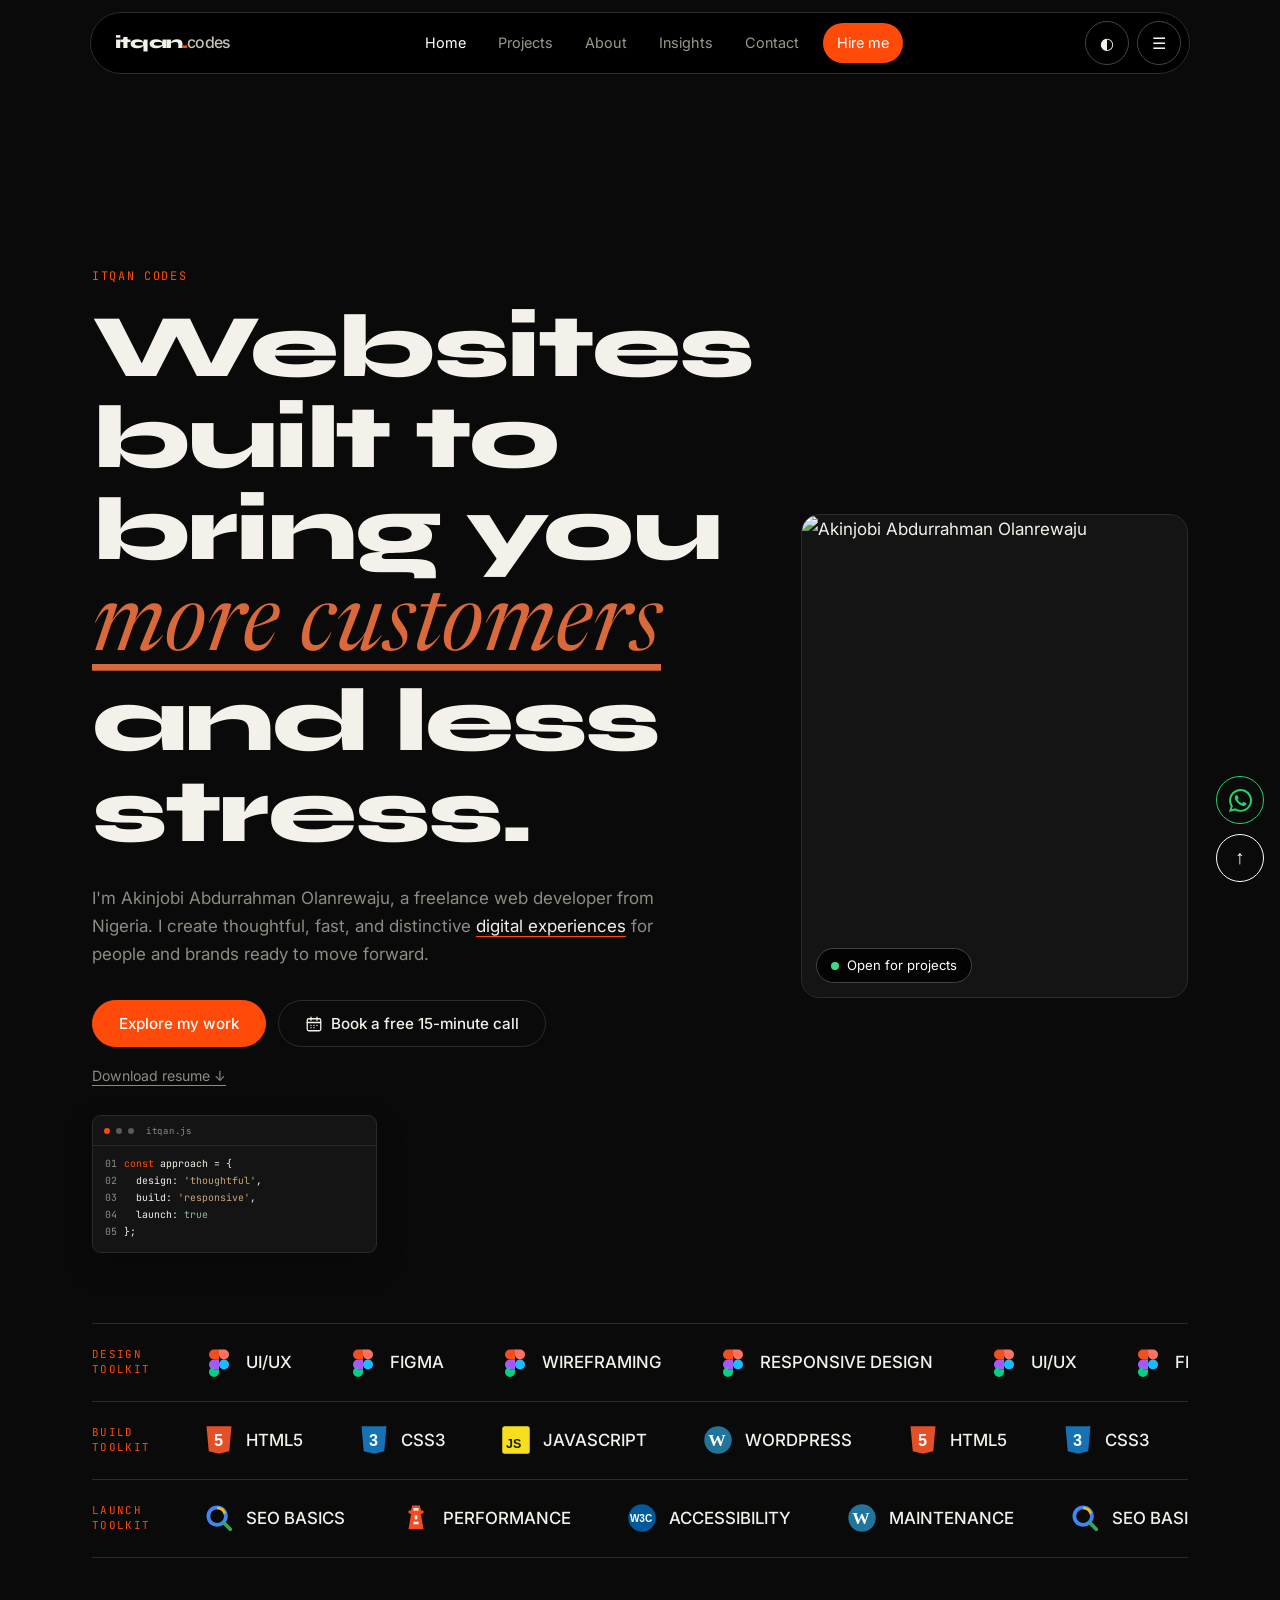
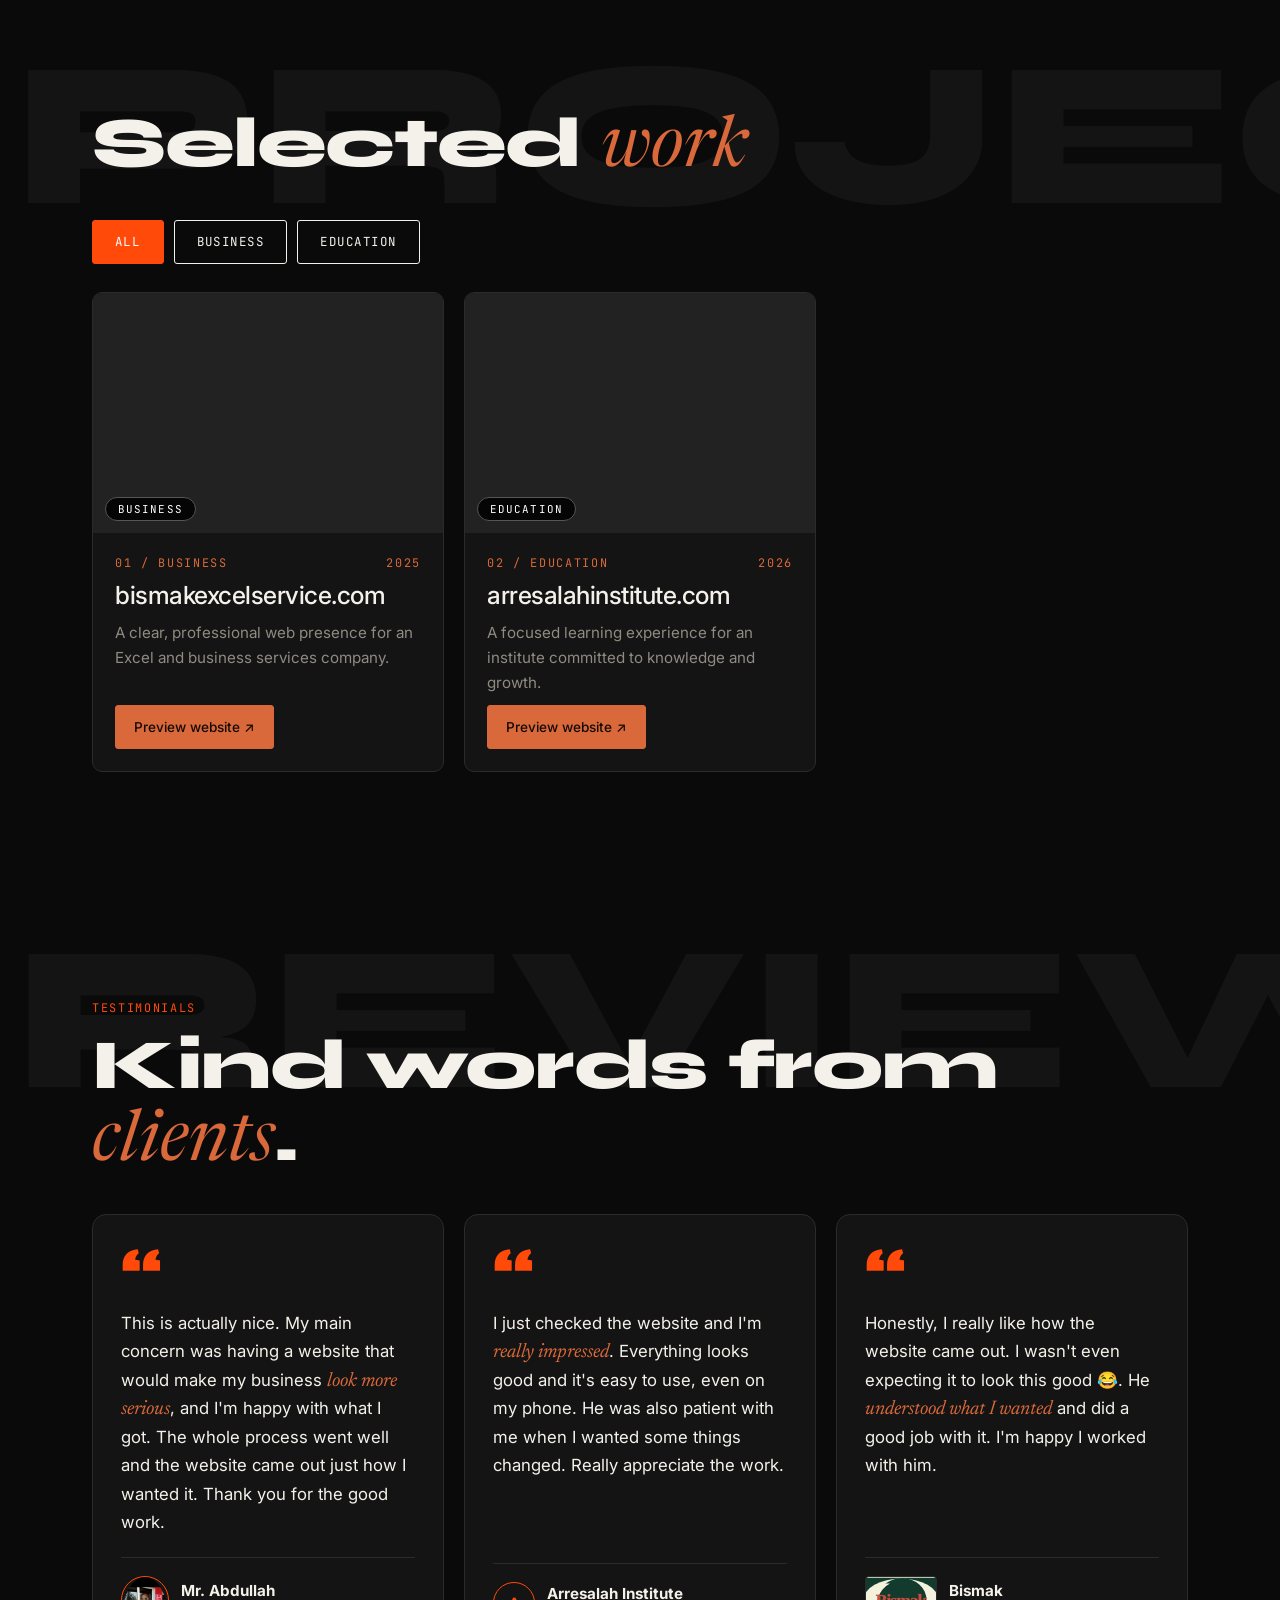
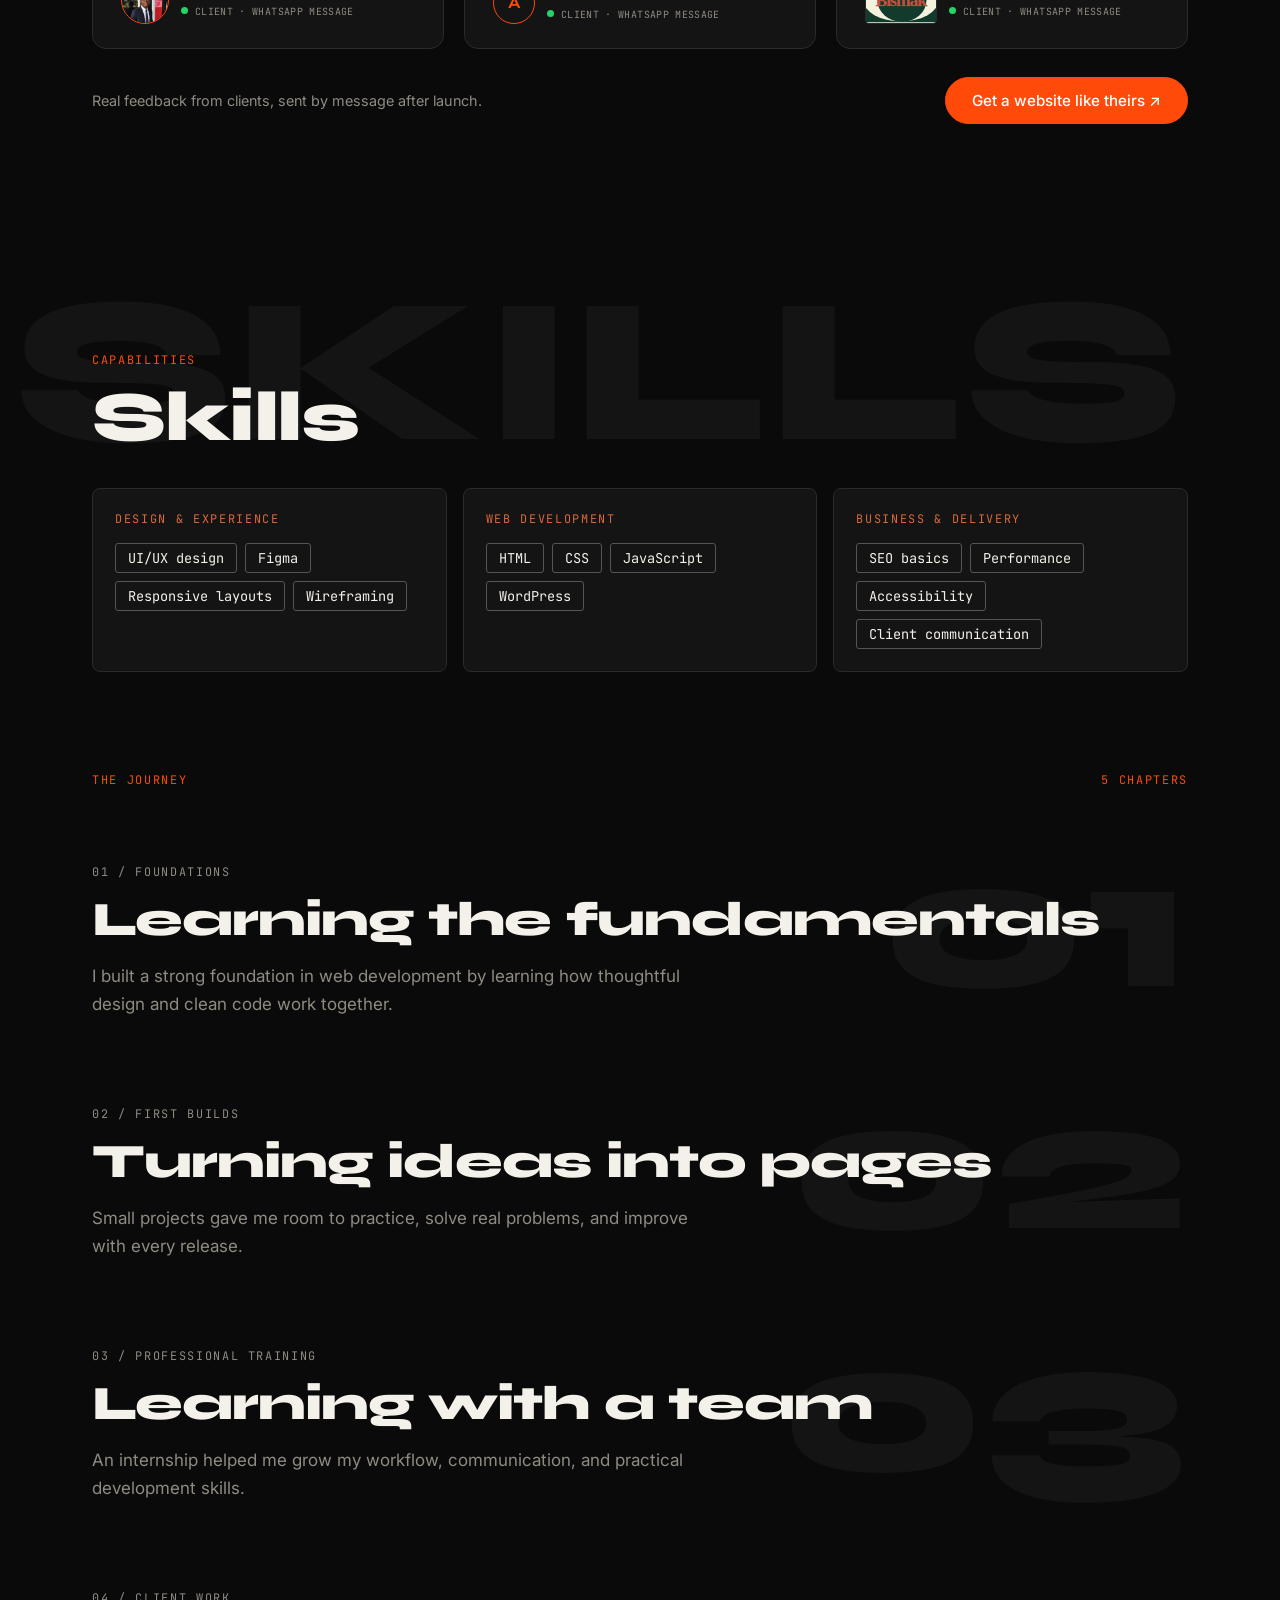
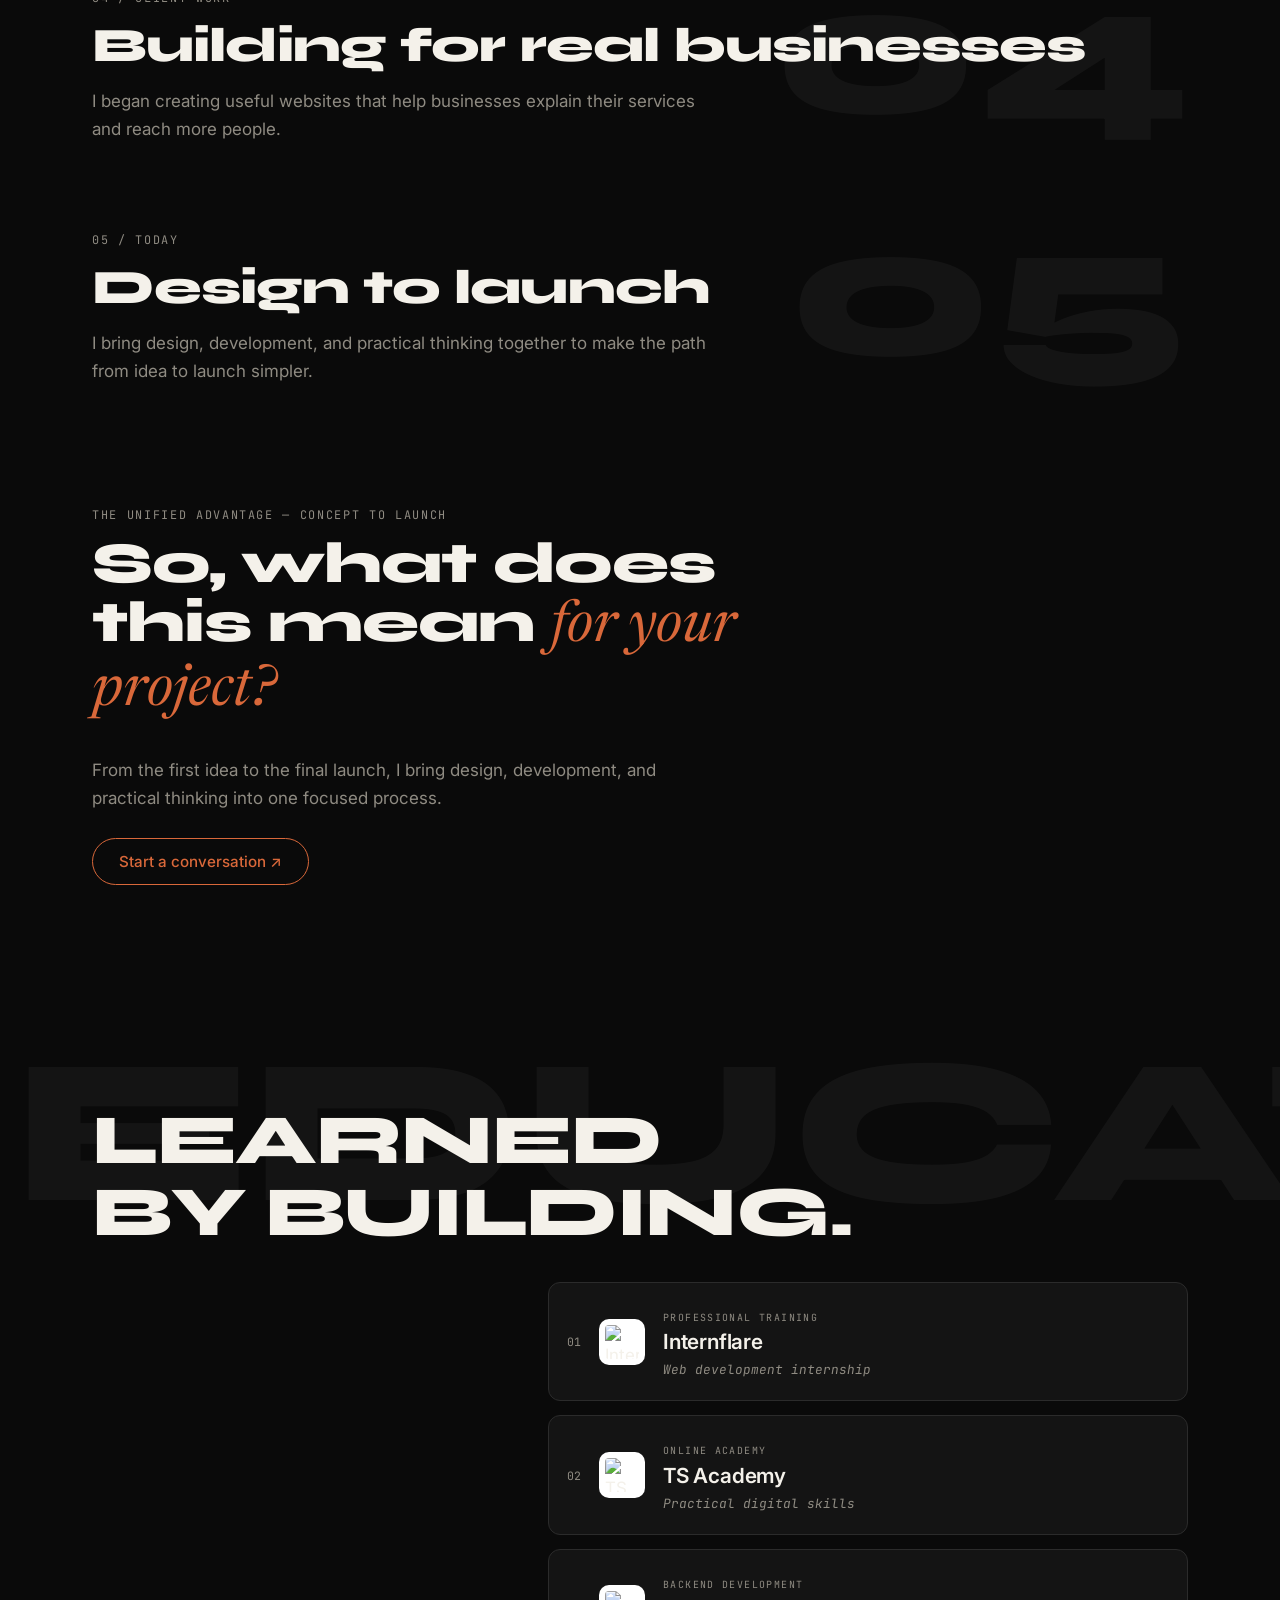
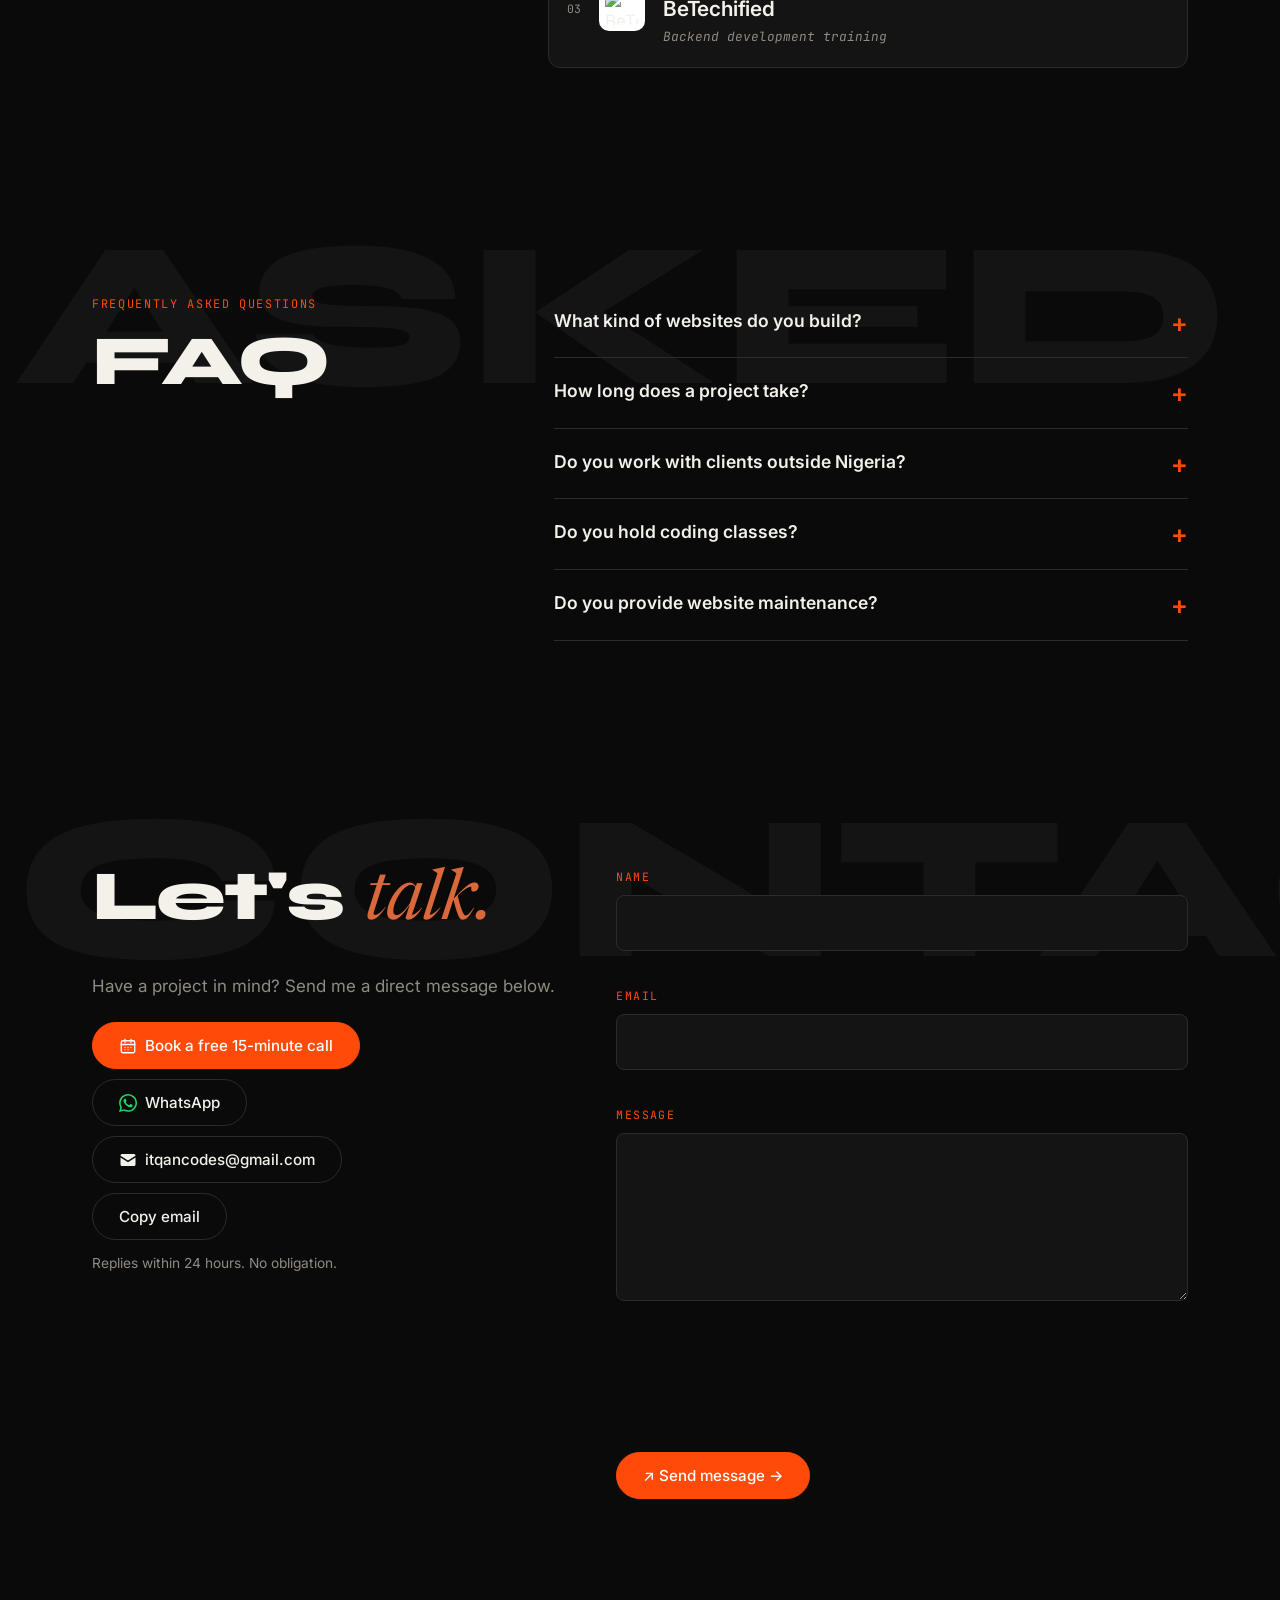
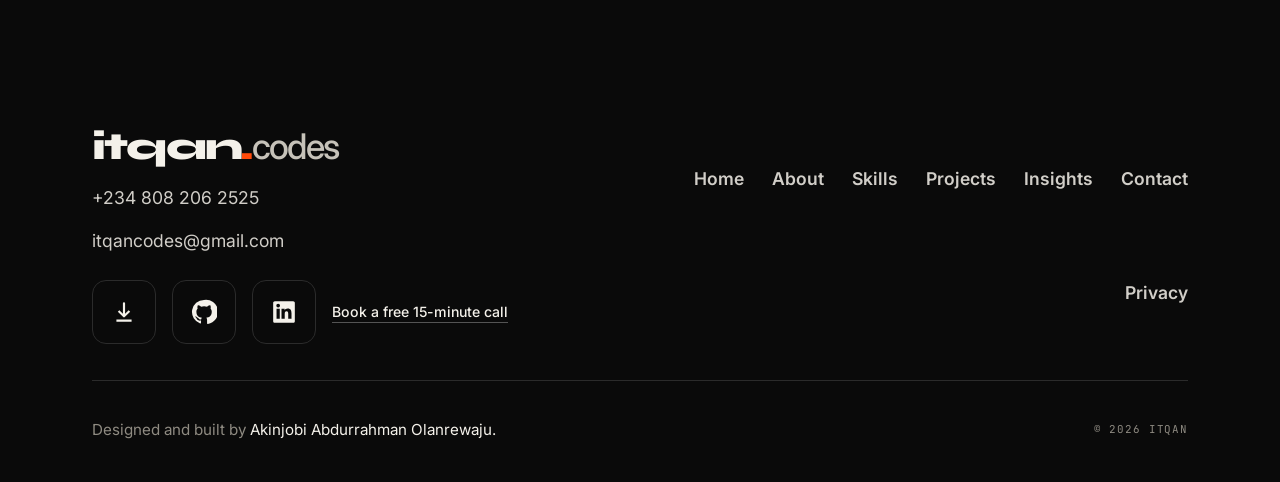
==== commit 4506aa2f: "Add files via upload" ====
--- a/index.html
+++ b/index.html
@@ -1,2792 +1,558 @@
-<!DOCTYPE html>
+﻿<!DOCTYPE html>
 <html lang="en">
 <head>
-<meta charset="UTF-8" />
-<meta name="viewport" content="width=device-width, initial-scale=1.0"/>
-<title>Arresalah Institute | Enroll Now</title>
-<link rel="icon" type="image/jpeg" href="./logo.jpeg" />
-<link href="https://fonts.googleapis.com/css2?family=Amiri:ital,wght@0,400;0,700;1,400&family=Cormorant+Garamond:ital,wght@0,300;0,400;0,600;0,700;1,300;1,400&family=DM+Sans:wght@300;400;500;600&display=swap" rel="stylesheet"/>
+<meta charset="UTF-8">
+<meta name="viewport" content="width=device-width, initial-scale=1">
+<title>Akinjobi Abdurrahman | Freelance Web Developer in Nigeria</title>
+<meta name="description" content="Akinjobi Abdurrahman is a freelance web developer in Nigeria building fast, responsive websites for businesses, schools, and personal brands worldwide.">
+<meta name="author" content="Akinjobi Abdurrahman Olanrewaju">
+<meta name="robots" content="index,follow,max-image-preview:large">
+<link rel="canonical" href="https://abdurrahman-itqan.vercel.app/">
+<meta property="og:type" content="website">
+<meta property="og:site_name" content="Itqan Codes">
+<meta property="og:title" content="Akinjobi Abdurrahman | Freelance Web Developer in Nigeria">
+<meta property="og:description" content="Fast, responsive websites for businesses, schools, and personal brands in Nigeria and worldwide.">
+<meta property="og:url" content="https://abdurrahman-itqan.vercel.app/">
+<meta property="og:image" content="https://hebbkx1anhila5yf.public.blob.vercel-storage.com/WhatsApp%20Image%202026-10-10%20at%201.09.32%20AM-WdVArRnP4Y2sckX0mw4nhHKez0YVuT.jpeg">
+<meta name="twitter:card" content="summary_large_image">
+<meta name="twitter:title" content="Akinjobi Abdurrahman | Freelance Web Developer in Nigeria">
+<meta name="twitter:description" content="Fast, responsive websites for businesses, schools, and personal brands in Nigeria and worldwide.">
+<meta name="twitter:image" content="https://hebbkx1anhila5yf.public.blob.vercel-storage.com/WhatsApp%20Image%202026-10-10%20at%201.09.32%20AM-WdVArRnP4Y2sckX0mw4nhHKez0YVuT.jpeg">
+<script type="application/ld+json">
+{"@context":"https://schema.org","@type":"Person","name":"Akinjobi Abdurrahman Olanrewaju","url":"https://abdurrahman-itqan.vercel.app/","jobTitle":"Freelance Web Developer","description":"Freelance web developer building responsive websites for businesses, schools, and personal brands in Nigeria and worldwide.","address":{"@type":"PostalAddress","addressCountry":"NG"},"sameAs":["https://linkedin.com/in/akinjobi-abdurrahman-8bb6163a5"]}
+</script>
+<link rel="icon" type="image/jpeg" href="./favicon.jpeg?v=1">
+<link rel="stylesheet" href="https://assets.calendly.com/assets/external/widget.css">
+<link rel="preconnect" href="https://fonts.googleapis.com"><link rel="preconnect" href="https://fonts.gstatic.com" crossorigin>
+<link href="https://fonts.googleapis.com/css2?family=Syne:wght@700;800&family=Newsreader:ital,wght@1,400;1,500&family=Inter:wght@400;500;600&family=JetBrains+Mono:wght@400;500&display=swap" rel="stylesheet">
 <style>
-  :root {
-    --brown-deep:   #1A0D00;
-    --brown-dark:   #2C1503;
-    --brown-rich:   #4A2000;
-    --brown-mid:    #6B3510;
-    --brown-warm:   #8B4513;
-    --brown-accent: #A0522D;
-    --amber:        #D4881E;
-    --amber-light:  #F0B53F;
-    --amber-pale:   #FDD17A;
-    --cream:        #F7F3EC;
-    --warm-white:   #FEFCF8;
-    --bg:           #FAFAF7;
-    --surface:      #FFFFFF;
-    --text-dark:    #3A2210;
-    --text-white:   #FFFDF8;
-    --text-yellow:  #F0B53F;
-    --text-muted:   rgba(58, 34, 18, 0.68);
-    --border:       rgba(58,34,18,0.14);
-    --shadow:       0 4px 32px rgba(26,13,0,0.14);
-    --shadow-amber: 0 8px 48px rgba(212,136,30,0.30);
-    --wa-green:     #25D366;
-    --wa-dark:      #128C7E;
-  }
-
-  *, *::before, *::after { box-sizing: border-box; margin: 0; padding: 0; }
-
-  body {
-    font-family: 'DM Sans', sans-serif;
-    background: var(--bg);
-    color: var(--text-dark);
-    -webkit-font-smoothing: antialiased;
-    overflow-x: hidden;
-  }
-
-  /*  HEADER  */
-  header {
-    background: var(--brown-dark);
-    position: sticky; top: 0; z-index: 100;
-    border-bottom: 1px solid rgba(212,136,30,0.30);
-    box-shadow: 0 2px 20px rgba(26,13,0,0.4);
-  }
-  .header-inner {
-    max-width: 1120px; margin: 0 auto;
-    padding: 0 24px;
-    display: flex; align-items: center; justify-content: space-between;
-    height: 68px;
-    position: relative;
-  }
-  .brand { display: flex; align-items: center; gap: 10px; text-decoration: none; }
-  .brand-logo {
-    width: 42px;
-    height: 46px;
-    object-fit: contain;
-    filter: drop-shadow(0 3px 10px rgba(0,0,0,0.28));
-  }
-  .brand-text { display: flex; flex-direction: column; gap: 1px; min-width: 0; }
-  .brand-arabic {
-    font-family: 'Amiri', serif;
-    color: var(--amber-light);
-    font-size: 15px; letter-spacing: 0.5px; line-height: 1;
-  }
-  .brand-en {
-    font-family: 'Cormorant Garamond', serif;
-    color: rgba(255,252,245,0.88);
-    font-size: 15px; font-weight: 700;
-    letter-spacing: 1.2px; text-transform: uppercase;
-  }
-  .brand-subtitle {
-    color: rgba(240,181,63,0.86);
-    font-size: 10px;
-    font-weight: 600;
-    letter-spacing: 1.35px;
-    line-height: 1.15;
-    text-transform: uppercase;
-  }
-  nav {
-    position: absolute;
-    top: calc(100% + 10px);
-    right: 24px;
-    width: min(320px, calc(100vw - 48px));
-    display: flex;
-    flex-direction: column;
-    align-items: stretch;
-    gap: 4px;
-    padding: 10px;
-    border: 1px solid rgba(212,136,30,0.24);
-    border-radius: 14px;
-    background: rgba(44,21,3,0.98);
-    box-shadow: 0 18px 42px rgba(26,13,0,0.42);
-    opacity: 0;
-    visibility: hidden;
-    transform: translateY(-8px);
-    transition: opacity 0.22s, visibility 0.22s, transform 0.22s;
-  }
-  body.menu-open nav {
-    opacity: 1;
-    visibility: visible;
-    transform: translateY(0);
-  }
-  nav a {
-    width: 100%;
-    color: rgba(255,248,230,0.82); text-decoration: none;
-    font-size: 14px; font-weight: 500;
-    padding: 12px 14px; border-radius: 10px;
-    transition: color 0.2s, background 0.2s;
-  }
-  nav a:hover { color: var(--amber-light); background: rgba(212,136,30,0.10); }
-  .btn-nav-wa {
-    background: var(--wa-green) !important;
-    color: #fff !important;
-    font-weight: 700 !important;
-    padding: 12px 14px !important;
-    border-radius: 8px !important;
-    display: flex; align-items: center; justify-content: center; gap: 6px;
-    margin-top: 6px;
-  }
-  .btn-nav-wa:hover { background: #20ba59 !important; }
-  .menu-toggle {
-    display: none;
-    position: absolute;
-    top: 50%;
-    right: 24px;
-    transform: translateY(-50%);
-    z-index: 220;
-    width: 42px;
-    height: 42px;
-    border: 1px solid rgba(240,181,63,0.38);
-    border-radius: 10px;
-    background: rgba(0,0,0,0.32);
-    box-shadow: 0 10px 30px rgba(0,0,0,0.25);
-    color: var(--amber-light);
-    cursor: pointer;
-    align-items: center;
-    justify-content: center;
-    transition: background 0.2s, border-color 0.2s, transform 0.2s;
-  }
-  .menu-toggle:hover {
-    background: rgba(212,136,30,0.14);
-    border-color: rgba(240,181,63,0.62);
-    transform: translateY(-50%);
-  }
-  .menu-toggle:focus-visible {
-    outline: 2px solid var(--amber-light);
-    outline-offset: 3px;
-  }
-  .menu-toggle-lines {
-    position: relative;
-    width: 20px;
-    height: 14px;
-    display: block;
-  }
-  .menu-toggle-lines::before,
-  .menu-toggle-lines::after,
-  .menu-toggle-lines span {
-    content: '';
-    position: absolute;
-    left: 0;
-    width: 20px;
-    height: 2px;
-    border-radius: 99px;
-    background: currentColor;
-    transition: transform 0.24s, opacity 0.2s, top 0.24s;
-  }
-  .menu-toggle-lines::before { top: 0; }
-  .menu-toggle-lines span { top: 6px; }
-  .menu-toggle-lines::after { top: 12px; }
-  body.menu-open .menu-toggle-lines::before { top: 6px; transform: rotate(45deg); }
-  body.menu-open .menu-toggle-lines span { opacity: 0; }
-  body.menu-open .menu-toggle-lines::after { top: 6px; transform: rotate(-45deg); }`n
-  /*  HERO  */
-  .hero {
-    background: linear-gradient(160deg, var(--brown-dark) 0%, var(--brown-rich) 60%, var(--brown-deep) 100%);
-    padding: 72px 24px 80px;
-    text-align: center; position: relative; overflow: hidden;
-  }
-  .hero::before {
-    content: '';
-    position: absolute; inset: 0;
-    background: radial-gradient(ellipse 70% 50% at 50% 100%, rgba(212,136,30,0.18) 0%, transparent 70%);
-    pointer-events: none;
-  }
-  .hero::after {
-    content: '';
-    position: absolute; top: 0; left: 0; right: 0; height: 1px;
-    background: linear-gradient(90deg, transparent, rgba(212,136,30,0.5), transparent);
-  }
-  .hero-label {
-    display: inline-block;
-    font-size: 11px; font-weight: 700;
-    letter-spacing: 3px; text-transform: uppercase;
-    color: var(--amber-light);
-    border: 1px solid rgba(212,136,30,0.45);
-    padding: 5px 18px; border-radius: 100px;
-    margin-bottom: 28px;
-    background: rgba(212,136,30,0.08);
-  }
-  .hero-arabic {
-    font-family: 'Amiri', serif;
-    color: var(--amber-light);
-    font-size: clamp(24px, 4vw, 40px);
-    margin-bottom: 12px; opacity: 0.9;
-    animation: fadeUp 0.7s ease both;
-  }
-  .hero h1 {
-    font-family: 'Cormorant Garamond', serif;
-    font-size: clamp(30px, 5.5vw, 54px);
-    font-weight: 700; color: var(--text-white);
-    line-height: 1.12; margin-bottom: 18px;
-    animation: fadeUp 0.8s 0.1s ease both;
-  }
-  .hero h1 span { color: var(--amber-light); }
-  .hero p {
-    color: rgba(255, 248, 230, 0.82); font-size: 16px; font-weight: 400;
-    max-width: 500px; margin: 0 auto 38px; line-height: 1.75;
-    animation: fadeUp 0.8s 0.2s ease both;
-  }
-  .hero-cta {
-    display: flex; gap: 12px; justify-content: center; flex-wrap: wrap;
-    animation: fadeUp 0.8s 0.3s ease both;
-  }
-  .class-countdown {
-    background:
-      linear-gradient(180deg, rgba(26,13,0,0.96), rgba(44,21,3,0.98)),
-      var(--brown-dark);
-    border-top: 1px solid rgba(212,136,30,0.26);
-    border-bottom: 1px solid rgba(212,136,30,0.18);
-    padding: 22px 24px;
-  }
-  .class-countdown-inner {
-    max-width: 1120px;
-    margin: 0 auto;
-    display: grid;
-    grid-template-columns: minmax(220px, 1fr) auto;
-    gap: 22px;
-    align-items: center;
-  }
-  .countdown-kicker {
-    display: block;
-    color: var(--amber-light);
-    font-size: 11px;
-    font-weight: 700;
-    letter-spacing: 2.6px;
-    text-transform: uppercase;
-    margin-bottom: 7px;
-  }
-  .countdown-title {
-    font-family: 'Cormorant Garamond', serif;
-    color: var(--text-white);
-    font-size: clamp(25px, 3vw, 36px);
-    line-height: 1.08;
-    margin-bottom: 6px;
-  }
-  .countdown-copy {
-    color: rgba(255,248,230,0.74);
-    font-size: 14px;
-    line-height: 1.6;
-    max-width: 520px;
-  }
-  .countdown-grid {
-    display: grid;
-    grid-template-columns: repeat(4, minmax(70px, 86px));
-    gap: 10px;
-  }
-  .countdown-unit {
-    min-height: 86px;
-    border: 1px solid rgba(212,136,30,0.34);
-    border-radius: 8px;
-    background: rgba(255,248,230,0.06);
-    display: flex;
-    flex-direction: column;
-    align-items: center;
-    justify-content: center;
-    box-shadow: inset 0 1px 0 rgba(255,255,255,0.04);
-  }
-  .countdown-value {
-    font-family: 'Cormorant Garamond', serif;
-    color: var(--amber-pale);
-    font-size: 34px;
-    font-weight: 700;
-    line-height: 1;
-    font-variant-numeric: tabular-nums;
-  }
-  .countdown-label {
-    color: rgba(255,248,230,0.68);
-    font-size: 10px;
-    font-weight: 700;
-    letter-spacing: 1.2px;
-    text-transform: uppercase;
-    margin-top: 8px;
-  }
-  .btn-wa-primary {
-    background: var(--wa-green);
-    color: #fff; padding: 14px 28px;
-    border-radius: 10px; font-weight: 700; font-size: 15px;
-    text-decoration: none; border: none; cursor: pointer;
-    transition: all 0.2s;
-    display: inline-flex; align-items: center; gap: 8px;
-    box-shadow: 0 4px 20px rgba(37,211,102,0.30);
-  }
-  .btn-wa-primary:hover { background: #20ba59; transform: translateY(-2px); box-shadow: 0 8px 32px rgba(37,211,102,0.4); }
-  .btn-ghost {
-    background: transparent; color: rgba(255,248,230,0.65);
-    padding: 14px 28px; border-radius: 10px; font-weight: 500; font-size: 14px;
-    text-decoration: none; border: 1px solid rgba(255,248,230,0.18); cursor: pointer;
-    transition: all 0.2s;
-  }
-  .btn-ghost:hover { border-color: var(--amber); color: var(--amber-light); }
-
-  /*  STATS  */
-  .stats-strip {
-    background: var(--surface);
-    border-top: 1px solid rgba(58,34,18,0.10);
-    border-bottom: 1px solid rgba(58,34,18,0.10);
-  }
-  .stats-inner {
-    max-width: 1120px; margin: 0 auto; padding: 0 24px;
-    display: flex; justify-content: center; flex-wrap: wrap;
-  }
-  .stat {
-    padding: 22px 44px; text-align: center;
-    border-right: 1px solid rgba(58,34,18,0.10);
-    flex: 1; min-width: 130px;
-  }
-  .stat:last-child { border-right: none; }
-  .stat-num {
-    font-family: 'Cormorant Garamond', serif;
-    font-size: 30px; font-weight: 700; color: var(--brown-deep); display: block;
-  }
-  .stat-label { font-size: 11px; color: var(--text-muted); letter-spacing: 1px; text-transform: uppercase; margin-top: 2px; }
-
-  /*  SECTION  */
-  .section { padding: 80px 24px; }
-  .section-inner { max-width: 1120px; margin: 0 auto; }
-  .section-badge {
-    display: inline-block; font-size: 10px; font-weight: 700;
-    letter-spacing: 3px; text-transform: uppercase;
-    color: var(--amber); background: rgba(212,136,30,0.12);
-    border: 1px solid rgba(212,136,30,0.28);
-    padding: 4px 14px; border-radius: 100px; margin-bottom: 14px;
-  }
-  .section-title {
-    font-family: 'Cormorant Garamond', serif;
-    font-size: clamp(24px, 4vw, 38px); font-weight: 700;
-    color: var(--brown-deep); line-height: 1.15; margin-bottom: 8px;
-  }
-  .section-title span { color: var(--amber-light); }
-  .section-sub {
-    color: var(--text-muted); font-size: 15px; font-weight: 300;
-    max-width: 500px; line-height: 1.7; margin-bottom: 48px;
-  }
-
-  /*  MISSION & VISION  */
-  .mission-bg {
-    background:
-      linear-gradient(180deg, #FFFFFF 0%, var(--bg) 100%);
-    border-bottom: 1px solid rgba(58,34,18,0.10);
-  }
-  .mission-layout {
-    display: grid;
-    grid-template-columns: minmax(0, 0.58fr) minmax(320px, 1fr);
-    gap: 42px;
-    align-items: center;
-  }
-  .mission-copy .section-sub { margin-bottom: 0; }
-  .mission-carousel {
-    position: relative;
-    overflow: hidden;
-    border-radius: 18px;
-    border: 1px solid rgba(58,34,18,0.16);
-    background: var(--surface);
-    box-shadow: 0 22px 58px rgba(26,13,0,0.12);
-  }
-  .mission-carousel-track {
-    display: flex;
-    transition: transform 0.55s cubic-bezier(0.22, 0.61, 0.36, 1);
-  }
-  .mission-card {
-    min-width: 100%;
-    position: relative;
-    overflow: hidden;
-    background: var(--surface);
-    padding: 34px;
-    min-height: 330px;
-    display: flex;
-    flex-direction: column;
-    justify-content: center;
-  }
-  .mission-card::before {
-    content: '';
-    position: absolute;
-    inset: 0 auto 0 0;
-    width: 5px;
-    background: linear-gradient(180deg, var(--amber), var(--brown-warm));
-  }
-  .mission-card.vision {
-    background: linear-gradient(145deg, var(--brown-dark), var(--brown-rich));
-  }
-  .mission-card.logo-slide {
-    align-items: center;
-    text-align: center;
-    background:
-      radial-gradient(circle at 50% 20%, rgba(240,181,63,0.20), transparent 34%),
-      linear-gradient(145deg, #fffdf8 0%, #f7f3ec 100%);
-  }
-  .mission-card.logo-slide::before { display: none; }
-  .mission-logo-wrap {
-    width: 148px;
-    height: 148px;
-    border-radius: 22px;
-    display: flex;
-    align-items: center;
-    justify-content: center;
-    background: rgba(255,255,255,0.78);
-    border: 1px solid rgba(212,136,30,0.26);
-    box-shadow: 0 18px 44px rgba(26,13,0,0.14);
-    margin-bottom: 22px;
-  }
-  .mission-logo {
-    width: 118px;
-    height: 118px;
-    object-fit: contain;
-  }
-  .mission-kicker {
-    display: inline-block;
-    font-size: 10px;
-    font-weight: 800;
-    letter-spacing: 2.6px;
-    text-transform: uppercase;
-    color: var(--amber);
-    margin-bottom: 10px;
-  }
-  .mission-card h3 {
-    font-family: 'Cormorant Garamond', serif;
-    font-size: 25px;
-    line-height: 1.16;
-    color: var(--brown-deep);
-    margin-bottom: 10px;
-  }
-  .mission-card p {
-    color: rgba(58,34,18,0.82);
-    font-size: 14px;
-    line-height: 1.75;
-  }
-  .mission-card.vision h3,
-  .mission-card.vision p { color: var(--text-white); }
-  .mission-card.vision p { color: rgba(255,248,230,0.82); }
-  .mission-card.vision .mission-kicker { color: var(--amber-light); }
-  .mission-carousel-controls {
-    display: flex;
-    align-items: center;
-    justify-content: space-between;
-    gap: 16px;
-    padding: 14px 18px;
-    border-top: 1px solid rgba(58,34,18,0.10);
-    background: rgba(255,252,248,0.88);
-  }
-  .mission-dots {
-    display: flex;
-    align-items: center;
-    gap: 8px;
-  }
-  .mission-dot {
-    width: 8px;
-    height: 8px;
-    border-radius: 50%;
-    border: none;
-    background: rgba(58,34,18,0.24);
-    cursor: pointer;
-    transition: all 0.2s;
-  }
-  .mission-dot.active {
-    width: 24px;
-    border-radius: 99px;
-    background: var(--amber);
-  }
-  .mission-arrows {
-    display: flex;
-    align-items: center;
-    gap: 8px;
-  }
-  .mission-arrow {
-    width: 34px;
-    height: 34px;
-    border-radius: 50%;
-    border: 1px solid rgba(58,34,18,0.16);
-    background: var(--surface);
-    color: var(--brown-deep);
-    cursor: pointer;
-    display: flex;
-    align-items: center;
-    justify-content: center;
-    transition: all 0.2s;
-  }
-  .mission-arrow:hover {
-    border-color: rgba(212,136,30,0.55);
-    color: var(--amber);
-    transform: translateY(-1px);
-  }
-  .mission-card {
-    min-width: 100%;
-    position: relative;
-    overflow: hidden;
-    background: var(--surface);
-    padding: 34px;
-    min-height: 330px;
-    display: flex;
-    flex-direction: column;
-    justify-content: center;
-  }
-  .mission-card::before {
-    content: '';
-    position: absolute;
-    inset: 0 auto 0 0;
-    width: 5px;
-    background: linear-gradient(180deg, var(--amber), var(--brown-warm));
-  }
-  .mission-card.vision {
-    background: linear-gradient(145deg, var(--brown-dark), var(--brown-rich));
-  }
-  .mission-card.logo-slide {
-    align-items: center;
-    text-align: center;
-    background:
-      radial-gradient(circle at 50% 20%, rgba(240,181,63,0.20), transparent 34%),
-      linear-gradient(145deg, #fffdf8 0%, #f7f3ec 100%);
-  }
-  .mission-card.logo-slide::before { display: none; }
-  .mission-logo-wrap {
-    width: 148px;
-    height: 148px;
-    border-radius: 22px;
-    display: flex;
-    align-items: center;
-    justify-content: center;
-    background: rgba(255,255,255,0.78);
-    border: 1px solid rgba(212,136,30,0.26);
-    box-shadow: 0 18px 44px rgba(26,13,0,0.14);
-    margin-bottom: 22px;
-  }
-  .mission-logo {
-    width: 118px;
-    height: 118px;
-    object-fit: contain;
-  }
-  .mission-kicker {
-    display: inline-block;
-    font-size: 10px;
-    font-weight: 800;
-    letter-spacing: 2.6px;
-    text-transform: uppercase;
-    color: var(--amber);
-    margin-bottom: 10px;
-  }
-  .mission-card h3 {
-    font-family: 'Cormorant Garamond', serif;
-    font-size: 25px;
-    line-height: 1.16;
-    color: var(--brown-deep);
-    margin-bottom: 10px;
-  }
-  .mission-card p {
-    color: rgba(58,34,18,0.82);
-    font-size: 14px;
-    line-height: 1.75;
-  }
-  .mission-card.vision h3,
-  .mission-card.vision p { color: var(--text-white); }
-  .mission-card.vision p { color: rgba(255,248,230,0.82); }
-  .mission-card.vision .mission-kicker { color: var(--amber-light); }
-  .mission-carousel-controls {
-    display: flex;
-    align-items: center;
-    justify-content: space-between;
-    gap: 16px;
-    padding: 14px 18px;
-    border-top: 1px solid rgba(58,34,18,0.10);
-    background: rgba(255,252,248,0.88);
-  }
-  .mission-dots {
-    display: flex;
-    align-items: center;
-    gap: 8px;
-  }
-  .mission-dot {
-    width: 8px;
-    height: 8px;
-    border-radius: 50%;
-    border: none;
-    background: rgba(58,34,18,0.24);
-    cursor: pointer;
-    transition: all 0.2s;
-  }
-  .mission-dot.active {
-    width: 24px;
-    border-radius: 99px;
-    background: var(--amber);
-  }
-  .mission-arrows {
-    display: flex;
-    align-items: center;
-    gap: 8px;
-  }
-  .mission-arrow {
-    width: 34px;
-    height: 34px;
-    border-radius: 50%;
-    border: 1px solid rgba(58,34,18,0.16);
-    background: var(--surface);
-    color: var(--brown-deep);
-    cursor: pointer;
-    display: flex;
-    align-items: center;
-    justify-content: center;
-    transition: all 0.2s;
-  }
-  .mission-arrow:hover {
-    border-color: rgba(212,136,30,0.55);
-    color: var(--amber);
-    transform: translateY(-1px);
-  }
-
-  /*  PLANS  */
-  .plans-bg { background: var(--cream); }
-  .plans-tabs {
-    display: flex; gap: 4px;
-    background: rgba(58,34,18,0.08); border: 1px solid rgba(58,34,18,0.10);
-    padding: 4px; border-radius: 12px;
-    width: fit-content; margin-bottom: 44px;
-  }
-  .tab-btn {
-    padding: 9px 24px; border: none; background: none; cursor: pointer;
-    border-radius: 9px; font-family: 'DM Sans', sans-serif;
-    font-size: 13px; font-weight: 500; color: var(--brown-deep);
-    transition: all 0.2s;
-  }
-  .tab-btn.active { background: var(--brown-warm); color: var(--text-white); box-shadow: 0 2px 12px rgba(26,13,0,0.18); }
-  .plans-group { display: none; }
-  .plans-group.active { display: grid; }
-  .plans-grid { grid-template-columns: repeat(auto-fit, minmax(min(260px, 100%), 1fr)); gap: 20px; }
-
-  /*  OTHER COURSES  */
-  .other-courses-bg {
-    background:
-      linear-gradient(180deg, var(--warm-white) 0%, var(--cream) 100%);
-    border-top: 1px solid rgba(58,34,18,0.08);
-    border-bottom: 1px solid rgba(58,34,18,0.08);
-  }
-  .other-courses-head {
-    display: flex;
-    align-items: end;
-    justify-content: space-between;
-    gap: 28px;
-    margin-bottom: 34px;
-  }
-  .other-courses-head .section-sub { margin-bottom: 0; }
-  .other-courses-grid {
-    display: grid;
-    grid-template-columns: repeat(3, minmax(0, 1fr));
-    gap: 20px;
-  }
-  .other-course-card {
-    overflow: hidden;
-    border-radius: 16px;
-    background: var(--surface);
-    border: 1.5px solid rgba(58,34,18,0.13);
-    box-shadow: 0 16px 44px rgba(26,13,0,0.12);
-    transition: transform 0.22s, box-shadow 0.22s, border-color 0.22s;
-  }
-  .other-course-card:hover {
-    transform: translateY(-4px);
-    border-color: rgba(212,136,30,0.42);
-    box-shadow: 0 24px 58px rgba(26,13,0,0.16);
-  }
-  .other-course-image {
-    position: relative;
-    aspect-ratio: 4 / 3;
-    background: linear-gradient(135deg, #3e2a18 0%, #d4881e 100%);
-    overflow: hidden;
-  }
-  .other-course-image img {
-    width: 100%;
-    height: 100%;
-    object-fit: cover;
-    display: block;
-    transition: transform 0.35s;
-  }
-  .other-course-card:hover .other-course-image img { transform: scale(1.04); }
-  .other-course-image::after {
-    content: '';
-    position: absolute;
-    inset: 0;
-    background: linear-gradient(180deg, transparent 48%, rgba(10,6,0,0.72) 100%);
-  }
-  .other-course-label {
-    position: absolute;
-    left: 16px;
-    bottom: 14px;
-    z-index: 1;
-    color: var(--amber-light);
-    font-size: 10px;
-    font-weight: 800;
-    letter-spacing: 2px;
-    text-transform: uppercase;
-  }
-  .other-course-body { padding: 22px; }
-  .other-course-body h3 {
-    font-family: 'Cormorant Garamond', serif;
-    font-size: 23px;
-    line-height: 1.15;
-    color: var(--brown-deep);
-    margin-bottom: 8px;
-  }
-  .other-course-body p {
-    color: var(--text-muted);
-    font-size: 13.5px;
-    line-height: 1.65;
-    margin-bottom: 18px;
-  }
-  .other-course-link {
-    color: var(--brown-warm);
-    font-size: 13px;
-    font-weight: 800;
-    text-decoration: none;
-    display: inline-flex;
-    align-items: center;
-    gap: 7px;
-  }
-  .other-course-link:hover { color: var(--amber); }
-  .other-courses-cta {
-    width: auto;
-    min-width: 190px;
-  }
-
-  /*  PLAN CARD  */
-  .plan-card {
-    background: var(--surface);
-    border: 1.5px solid rgba(58,34,18,0.14);
-    border-radius: 18px; padding: 30px 26px 26px;
-    position: relative; transition: all 0.25s;
-    display: flex; flex-direction: column;
-    box-shadow: 0 4px 24px rgba(26,13,0,0.12);
-  }
-  .plan-card:hover { transform: translateY(-5px); box-shadow: 0 16px 56px rgba(26,13,0,0.14); border-color: rgba(58,34,18,0.25); }
-  .plan-card.featured {
-    background: linear-gradient(145deg, var(--brown-warm) 0%, #5C2B0A 100%);
-    border-color: var(--amber); box-shadow: var(--shadow-amber);
-  }
-  .plan-card.featured:hover { box-shadow: 0 20px 64px rgba(212,136,30,0.35); }
-  .badge-best {
-    position: absolute; top: -13px; left: 50%; transform: translateX(-50%);
-    background: linear-gradient(135deg, var(--amber), var(--amber-light));
-    color: var(--brown-deep); font-size: 10px; font-weight: 800;
-    letter-spacing: 2px; text-transform: uppercase;
-    padding: 4px 16px; border-radius: 100px; white-space: nowrap;
-    box-shadow: 0 4px 16px rgba(212,136,30,0.25);
-  }
-  .plan-type { font-size: 10px; font-weight: 700; letter-spacing: 2.5px; text-transform: uppercase; color: var(--amber); margin-bottom: 8px; }
-  .plan-card.featured .plan-type { color: var(--amber-pale); }
-  .plan-name { font-family: 'Cormorant Garamond', serif; font-size: 21px; font-weight: 700; color: var(--brown-deep); line-height: 1.25; margin-bottom: 5px; }
-  .plan-subtitle { font-size: 12px; color: var(--text-muted); margin-bottom: 18px; min-height: 17px; }
-  .plan-divider { height: 1px; background: rgba(58,34,18,0.10); margin-bottom: 18px; }
-  .plan-amount { font-family: 'Cormorant Garamond', serif; font-size: 40px; font-weight: 700; color: var(--amber-light); line-height: 1; }
-  .plan-amount .plan-currency { font-size: 18px; font-weight: 600; color: rgba(240,181,63,0.6); vertical-align: super; }
-  .plan-period { font-size: 12px; color: var(--text-muted); margin-top: 3px; margin-bottom: 22px; }
-  .plan-features { list-style: none; margin-bottom: 26px; flex: 1; display: flex; flex-direction: column; gap: 9px; }
-  .plan-features li { display: flex; align-items: flex-start; gap: 9px; font-size: 13.5px; color: rgba(58,34,18,0.95); line-height: 1.45; }
-  .feature-icon { width: 18px; height: 18px; min-width: 18px; border-radius: 50%; background: rgba(212,136,30,0.15); display: flex; align-items: center; justify-content: center; margin-top: 1px; }
-  .feature-icon svg { width: 10px; height: 10px; }
-
-  .btn-select {
-    width: 100%; padding: 13px; border-radius: 10px;
-    font-family: 'DM Sans', sans-serif; font-size: 14px; font-weight: 700;
-    cursor: pointer; border: 1.5px solid rgba(212,136,30,0.50); transition: all 0.2s;
-    background: var(--brown-warm); color: var(--text-white);
-    display: flex; align-items: center; justify-content: center; gap: 8px;
-    box-shadow: 0 4px 16px rgba(26,13,0,0.12);
-  }
-  .btn-select:hover { background: var(--amber); color: var(--brown-deep); transform: translateY(-1px); box-shadow: var(--shadow-amber); }
-  .btn-select-featured {
-    width: 100%; padding: 13px; border-radius: 10px;
-    font-family: 'DM Sans', sans-serif; font-size: 14px; font-weight: 700;
-    cursor: pointer; border: none; transition: all 0.2s;
-    background: var(--amber); color: var(--brown-deep);
-    display: flex; align-items: center; justify-content: center; gap: 8px;
-  }
-  .btn-select-featured:hover { background: var(--amber-light); transform: translateY(-1px); box-shadow: var(--shadow-amber); }
-  .enroll-icon { width: 17px; height: 17px; flex-shrink: 0; }
-
-  /*  WHY  */
-  .why-bg { background: var(--warm-white); }
-  .why-grid { display: grid; grid-template-columns: repeat(auto-fit, minmax(245px, 1fr)); gap: 16px; }
-  .why-card {
-    position: relative;
-    overflow: hidden;
-    border-radius: 16px;
-    min-height: 220px;
-    padding: 24px;
-    display: flex;
-    flex-direction: column;
-    justify-content: flex-start;
-    background: var(--surface);
-    border: 1.5px solid rgba(58,34,18,0.13);
-    box-shadow: 0 14px 36px rgba(26,13,0,0.10);
-    transition: transform 0.2s, border-color 0.2s, box-shadow 0.2s, background 0.2s;
-  }
-  .why-card::before {
-    content: '';
-    position: absolute;
-    inset: auto -35px -50px auto;
-    width: 140px;
-    height: 140px;
-    border-radius: 50%;
-    background: rgba(212,136,30,0.10);
-    pointer-events: none;
-  }
-  .why-card:hover {
-    transform: translateY(-3px);
-    background: var(--cream);
-    box-shadow: 0 24px 54px rgba(26,13,0,0.12);
-    border-color: rgba(58,34,18,0.18);
-  }
-  .why-card > * { position: relative; z-index: 1; }
-  .why-icon { width: 44px; height: 44px; background: rgba(212,136,30,0.18); border: 1px solid rgba(212,136,30,0.32); border-radius: 12px; display: flex; align-items: center; justify-content: center; margin-bottom: 18px; color: var(--amber); }
-  .why-icon svg { width: 22px; height: 22px; stroke: currentColor; }
-  .why-card h3 { font-family: 'Cormorant Garamond', serif; font-size: 22px; font-weight: 700; color: var(--brown-deep); line-height: 1.2; margin-bottom: 10px; }
-  .why-card p { font-size: 14px; color: var(--text-dark); line-height: 1.7; max-width: 100%; }
-
-  /*  VIDEO FEATURE  */
-  .video-bg {
-    background:
-      linear-gradient(180deg, rgba(44,21,3,0.98) 0%, rgba(26,13,0,1) 100%);
-    border-top: 1px solid rgba(212,136,30,0.12);
-    border-bottom: 1px solid rgba(212,136,30,0.12);
-  }
-  .video-layout {
-    display: grid;
-    grid-template-columns: minmax(0, 0.72fr) minmax(0, 1.28fr);
-    gap: 34px;
-    align-items: center;
-  }
-  .video-stack {
-    display: grid;
-    grid-template-columns: repeat(auto-fit, minmax(220px, 1fr));
-    gap: 22px;
-    width: 100%;
-  }
-  .video-card {
-    display: flex;
-    width: 100%;
-  }
-  .video-copy .section-sub {
-    color: rgba(255,248,230,0.84);
-    margin-bottom: 0;
-  }
-  .video-frame {
-    position: relative;
-    overflow: hidden;
-    border-radius: 18px;
-    border: 1px solid rgba(212,136,30,0.32);
-    background: #050301;
-    box-shadow: 0 22px 70px rgba(10,6,0,0.52), 0 0 0 1px rgba(255,252,245,0.04) inset;
-    width: 100%;
-  }
-  .video-frame::before {
-    content: '';
-    position: absolute;
-    inset: 0;
-    pointer-events: none;
-    box-shadow: inset 0 0 0 1px rgba(255,252,245,0.06);
-    z-index: 1;
-  }
-  .feature-video {
-    display: block;
-    width: 100%;
-    aspect-ratio: 9 / 16;
-    max-height: 560px;
-    object-fit: contain;
-    background: #050301;
-  }
-  .video-frame.shorts {
-    max-width: 380px;
-    justify-self: center;
-    width: min(100%, 380px);
-  }
-  .video-frame.formal {
-    width: 100%;
-  }
-  .feature-video.formal-video {
-    aspect-ratio: 16 / 9;
-    max-height: 360px;
-  }
-  .video-caption {
-    display: flex;
-    justify-content: space-between;
-    align-items: center;
-    gap: 14px;
-    padding: 13px 16px;
-    border-top: 1px solid rgba(212,136,30,0.18);
-    background: rgba(26,13,0,0.74);
-    color: rgba(255,248,230,0.72);
-    font-size: 12px;
-    line-height: 1.5;
-  }
-  .video-caption strong {
-    color: var(--amber-light);
-    font-size: 11px;
-    letter-spacing: 1.4px;
-    text-transform: uppercase;
-    white-space: nowrap;
-  }
-
-  /*  FAQ  */
-  .faq-bg { background: var(--brown-dark); }
-  .faq-bg .section-sub {
-    color: rgba(255,248,230,0.78);
-  }
-  .faq-list { display: flex; flex-direction: column; gap: 10px; }
-  .faq-item { background: rgba(26,13,0,0.5); border: 1px solid rgba(212,136,30,0.18); border-radius: 12px; overflow: hidden; }
-  .faq-q {
-    width: 100%; background: none; border: none; padding: 18px 22px;
-    text-align: left; cursor: pointer;
-    display: flex; justify-content: space-between; align-items: center; gap: 16px;
-    font-family: 'DM Sans', sans-serif; font-size: 14px; font-weight: 500;
-    color: var(--text-white); transition: background 0.2s;
-  }
-  .faq-q:hover { background: rgba(212,136,30,0.07); }
-  .faq-icon { width: 22px; height: 22px; min-width: 22px; border: 1px solid rgba(212,136,30,0.35); border-radius: 50%; display: flex; align-items: center; justify-content: center; color: var(--amber); font-size: 14px; transition: transform 0.25s; }
-  .faq-item.open .faq-icon { transform: rotate(45deg); }
-  .faq-a { max-height: 0; overflow: hidden; transition: max-height 0.3s ease, padding 0.3s ease; font-size: 13.5px; color: rgba(255,248,230,0.72); line-height: 1.7; padding: 0 22px; }
-  .faq-item.open .faq-a { max-height: 200px; padding: 0 22px 18px; }
-
-  /*  PRIVACY POLICY  */
-  .privacy-bg {
-    background: var(--warm-white);
-    border-top: 1px solid rgba(58,34,18,0.08);
-  }
-  .privacy-card {
-    background: var(--surface);
-    border: 1px solid rgba(58,34,18,0.12);
-    border-radius: 18px;
-    padding: 32px;
-    box-shadow: 0 14px 42px rgba(26,13,0,0.08);
-  }
-  .privacy-intro {
-    color: var(--text-muted);
-    font-size: 14px;
-    line-height: 1.7;
-    margin-bottom: 24px;
-    max-width: 760px;
-  }
-  .privacy-grid {
-    display: grid;
-    grid-template-columns: repeat(auto-fit, minmax(230px, 1fr));
-    gap: 18px;
-  }
-  .privacy-item {
-    border-top: 1px solid rgba(58,34,18,0.10);
-    padding-top: 16px;
-  }
-  .privacy-item h3 {
-    font-family: 'Cormorant Garamond', serif;
-    font-size: 20px;
-    color: var(--brown-deep);
-    margin-bottom: 8px;
-  }
-  .privacy-item p {
-    color: var(--text-muted);
-    font-size: 13.5px;
-    line-height: 1.7;
-  }
-
-  /*  FOOTER  */
-  footer { background: #0A0600; border-top: 1px solid rgba(212,136,30,0.15); }
-  .footer-inner { max-width: 1120px; margin: 0 auto; padding: 52px 24px 32px; }
-  .footer-top { display: grid; grid-template-columns: 1.4fr 0.9fr 0.9fr 1fr; gap: 36px; margin-bottom: 40px; }
-  .footer-brand { display: flex; align-items: center; gap: 12px; margin-bottom: 12px; }
-  .footer-logo { width: 46px; height: 46px; border-radius: 10px; object-fit: cover; box-shadow: 0 8px 24px rgba(0,0,0,0.25); }
-  .footer-brand-arabic { font-family: 'Amiri', serif; color: var(--amber); font-size: 18px; display: block; margin-bottom: 10px; }
-  .footer-brand-name { font-family: 'Cormorant Garamond', serif; font-size: 18px; font-weight: 700; color: var(--text-white); line-height: 1.2; }
-  .footer-desc { font-size: 13px; color: rgba(255,248,230,0.68); line-height: 1.7; max-width: 280px; }
-  .footer-col h4 { font-size: 11px; font-weight: 700; letter-spacing: 2px; text-transform: uppercase; color: var(--amber); margin-bottom: 16px; }
-  .footer-links { display: flex; flex-direction: column; gap: 10px; }
-  .footer-links a { font-size: 13px; color: rgba(255,248,230,0.58); text-decoration: none; transition: color 0.2s; overflow-wrap: anywhere; }
-  .footer-links a:hover { color: rgba(255,248,230,0.80); }
-  .social-links { display: flex; gap: 10px; margin-bottom: 16px; }
-  .social-link { width: 38px; height: 38px; background: rgba(255,255,255,0.04); border: 1px solid rgba(255,255,255,0.08); border-radius: 10px; display: flex; align-items: center; justify-content: center; text-decoration: none; transition: all 0.2s; }
-  .social-link:hover { background: rgba(212,136,30,0.15); border-color: rgba(212,136,30,0.35); }
-  .social-link svg { width: 16px; height: 16px; fill: rgba(255,255,255,0.45); }
-  .social-link:hover svg { fill: var(--amber); }
-  .social-handle {
-    color: rgba(255,248,230,0.52);
-    font-size: 12px;
-    line-height: 1.6;
-    margin: -2px 0 14px;
-  }
-  .social-handle strong {
-    color: var(--amber-light);
-    font-weight: 700;
-  }
-  .footer-bottom { border-top: 1px solid rgba(255,255,255,0.06); padding-top: 22px; display: flex; justify-content: space-between; align-items: center; flex-wrap: wrap; gap: 12px; }
-  .footer-copy { font-size: 12px; color: rgba(255,248,230,0.56); }
-  .footer-legal { display: flex; gap: 14px; flex-wrap: wrap; }
-  .footer-legal a { font-size: 12px; color: rgba(255,248,230,0.38); text-decoration: none; }
-  .footer-legal a:hover { color: var(--amber-light); }
-
-  /*  APPLICATION PORTAL MODAL  */
-  .modal-overlay {
-    display: none; position: fixed; inset: 0;
-    background: rgba(10,6,0,0.88); backdrop-filter: blur(8px);
-    z-index: 1000; align-items: center; justify-content: center; padding: 20px;
-  }
-  .modal-overlay.open { display: flex; }
-  .modal {
-    background: var(--brown-dark);
-    border: 1px solid rgba(212,136,30,0.30);
-    border-radius: 22px; width: 100%; max-width: 500px;
-    max-height: calc(100vh - 40px);
-    overflow: hidden;
-    display: flex; flex-direction: column;
-    animation: modalIn 0.35s cubic-bezier(0.34,1.56,0.64,1) both;
-    box-shadow: 0 20px 80px rgba(10,6,0,0.6);
-  }
-
-  /* Stage indicator */
-  .stage-bar {
-    background: var(--brown-deep);
-    padding: 18px 28px 16px;
-    border-bottom: 1px solid rgba(212,136,30,0.15);
-    display: flex; align-items: center; justify-content: space-between;
-  }
-  .stage-steps { display: flex; align-items: center; gap: 0; flex: 1; min-width: 0; }
-  .stage-step {
-    display: flex; align-items: center; gap: 8px; flex: 1;
-  }
-  .stage-dot {
-    width: 30px; height: 30px; min-width: 30px;
-    border-radius: 50%; border: 2px solid rgba(212,136,30,0.30);
-    display: flex; align-items: center; justify-content: center;
-    font-size: 12px; font-weight: 700; color: rgba(255,248,230,0.62);
-    transition: all 0.3s; background: transparent;
-  }
-  .stage-dot.active { background: var(--amber); border-color: var(--amber); color: var(--brown-deep); }
-  .stage-dot.done { background: var(--wa-green); border-color: var(--wa-green); color: #fff; }
-  .stage-line { flex: 1; height: 2px; background: rgba(212,136,30,0.15); margin: 0 4px; }
-  .stage-line.done { background: var(--amber); }
-  .stage-label { font-size: 10px; font-weight: 600; letter-spacing: 0.5px; color: rgba(255,248,230,0.62); display: none; }
-  .stage-dot.active + .stage-label { color: var(--amber-light); }
-  .modal-close {
-    background: rgba(255,255,255,0.06); border: none; border-radius: 8px;
-    width: 32px; height: 32px; color: rgba(255,248,230,0.45); font-size: 16px;
-    cursor: pointer; display: flex; align-items: center; justify-content: center;
-    transition: background 0.2s; margin-left: 16px;
-  }
-  .modal-close:hover { background: rgba(255,255,255,0.12); color: #fff; }
-  .portal-mark {
-    width: 46px;
-    height: 46px;
-    min-width: 46px;
-    margin-left: 18px;
-    border-radius: 14px;
-    overflow: hidden;
-    border: 1px solid rgba(212,136,30,0.36);
-    background: #050301;
-    box-shadow: 0 10px 28px rgba(0,0,0,0.25);
-  }
-  .portal-mark img {
-    width: 100%;
-    height: 100%;
-    object-fit: cover;
-    display: block;
-  }
-
-  .modal-body { padding: 28px; overflow-y: auto; }
-
-  /* Stage panels */
-  .stage-panel { display: none; }
-  .stage-panel.active { display: block; animation: fadeUp 0.3s ease both; }
-
-  .stage-title {
-    font-family: 'Cormorant Garamond', serif;
-    font-size: 24px; font-weight: 700; color: var(--text-white);
-    margin-bottom: 5px;
-  }
-  .stage-subtitle { font-size: 13px; color: rgba(255,248,230,0.66); margin-bottom: 24px; line-height: 1.55; }
-
-  .payment-success {
-    background: rgba(37,211,102,0.08);
-    border: 1px solid rgba(37,211,102,0.25);
-    border-radius: 12px;
-    padding: 12px 14px;
-    color: rgba(255,255,255,0.88);
-    font-size: 13px;
-    line-height: 1.55;
-    margin-bottom: 14px;
-  }
-
-  .form-group { margin-bottom: 16px; }
-  .form-label { display: block; font-size: 11px; font-weight: 700; letter-spacing: 0.8px; text-transform: uppercase; color: rgba(240,181,63,0.7); margin-bottom: 7px; }
-  .form-input {
-    width: 100%; padding: 12px 14px;
-    border: 1.5px solid rgba(212,136,30,0.22);
-    border-radius: 10px;
-    font-family: 'DM Sans', sans-serif; font-size: 14px;
-    color: var(--text-white); background: rgba(26,13,0,0.6);
-    outline: none; transition: all 0.2s;
-  }
-  .form-input::placeholder { color: rgba(255,248,230,0.25); }
-  .form-input:focus { border-color: var(--amber); box-shadow: 0 0 0 3px rgba(212,136,30,0.15); background: rgba(26,13,0,0.8); }
-
-  /* Course cards for stage 1 */
-  .course-grid { display: grid; grid-template-columns: 1fr; gap: 12px; margin-bottom: 20px; }
-  .course-card {
-    background: rgba(26,13,0,0.6); border: 2px solid rgba(212,136,30,0.20);
-    border-radius: 12px; padding: 14px;
-    transition: all 0.2s; text-align: left;
-  }
-  .course-card:hover { border-color: rgba(212,136,30,0.55); background: rgba(74,32,0,0.5); }
-  .course-card.selected { border-color: var(--amber); background: rgba(74,32,0,0.7); box-shadow: 0 0 0 3px rgba(212,136,30,0.15); }
-  .course-card-icon { font-size: 20px; margin-bottom: 8px; }
-  .course-card-name { font-size: 13px; font-weight: 700; color: var(--text-white); margin-bottom: 3px; line-height: 1.3; }
-  .course-card-price { font-size: 12px; color: var(--amber); font-weight: 600; }
-  .course-plan-options { display: grid; grid-template-columns: 1fr 1fr; gap: 8px; margin-top: 12px; }
-  .course-plan-btn {
-    border: 1.5px solid rgba(212,136,30,0.24); border-radius: 10px;
-    background: rgba(26,13,0,0.55); color: var(--text-white);
-    padding: 10px 8px; font-family: 'DM Sans', sans-serif; font-size: 12px;
-    font-weight: 700; cursor: pointer; transition: all 0.2s; text-align: left;
-  }
-  .course-plan-btn:hover, .course-plan-btn.selected { border-color: var(--amber); background: rgba(212,136,30,0.18); color: var(--amber-pale); }
-  .course-plan-btn span { display: block; color: var(--amber); font-size: 11px; margin-top: 2px; }
-
-  /* Billing toggle */
-  .billing-toggle { display: flex; gap: 8px; margin-bottom: 20px; }
-  .billing-btn {
-    flex: 1; padding: 10px; border: 1.5px solid rgba(212,136,30,0.22);
-    background: rgba(26,13,0,0.5); border-radius: 10px;
-    font-family: 'DM Sans', sans-serif; font-size: 13px; font-weight: 600;
-    color: rgba(255,248,230,0.62); cursor: pointer; transition: all 0.2s; text-align: center;
-  }
-  .billing-btn.active { background: var(--brown-warm); border-color: var(--amber); color: var(--amber-pale); }
-
-  /* Payment box */
-  .payment-box {
-    background: linear-gradient(145deg, rgba(11,164,219,0.18), rgba(26,13,0,0.78));
-    border: 1px solid rgba(11,164,219,0.45);
-    border-radius: 14px; padding: 20px; margin-bottom: 14px;
-    box-shadow: 0 10px 36px rgba(0,0,0,0.22);
-  }
-  .payment-box h4 { font-size: 11px; font-weight: 800; letter-spacing: 2px; text-transform: uppercase; color: #7DDBFF; margin-bottom: 14px; }
-  .payment-row { display: flex; justify-content: space-between; align-items: center; gap: 14px; padding: 9px 0; border-bottom: 1px solid rgba(212,136,30,0.10); }
-  .payment-row:last-child { border-bottom: none; }
-  .payment-row .label { font-size: 12px; color: rgba(255,248,230,0.62); }
-  .payment-row .value { font-size: 13px; font-weight: 700; color: var(--text-white); text-align: right; }
-  .payment-row .value.amount { color: var(--amber-light); font-size: 30px; font-family: 'Cormorant Garamond', serif; line-height: 1; }
-  .payment-note { font-size: 12px; color: rgba(255,248,230,0.66); margin-top: 12px; padding-top: 12px; border-top: 1px solid rgba(212,136,30,0.12); line-height: 1.65; }
-  .payment-note.warning { color: var(--amber-pale); }
-
-  /* Summary card */
-  .summary-card {
-    background: rgba(26,13,0,0.6); border: 1px solid rgba(212,136,30,0.22);
-    border-radius: 14px; padding: 16px; margin-bottom: 14px;
-  }
-  .summary-card h4 { font-size: 11px; font-weight: 700; letter-spacing: 1.5px; text-transform: uppercase; color: var(--amber); margin-bottom: 12px; }
-  .summary-row { display: flex; gap: 10px; justify-content: space-between; margin-bottom: 8px; font-size: 13px; }
-  .summary-row span:first-child { color: rgba(255,248,230,0.62); }
-  .summary-row span:last-child { color: var(--text-white); font-weight: 600; text-align: right; max-width: 60%; overflow-wrap: anywhere; }
-  .summary-row.total span:last-child { color: var(--amber-light); font-size: 17px; font-family: 'Cormorant Garamond', serif; font-weight: 700; }
-
-  /* Buttons */
-  .btn-amber {
-    width: 100%; padding: 14px; border-radius: 10px;
-    font-family: 'DM Sans', sans-serif; font-size: 14px; font-weight: 700;
-    cursor: pointer; border: none; background: var(--amber); color: var(--brown-deep);
-    transition: all 0.2s; display: flex; align-items: center; justify-content: center; gap: 8px;
-  }
-  .btn-amber:hover { background: var(--amber-light); transform: translateY(-1px); box-shadow: var(--shadow-amber); }
-  .btn-amber:disabled { opacity: 0.4; cursor: not-allowed; transform: none; }
-
-  .btn-wa-modal {
-    width: 100%; padding: 15px; border-radius: 10px;
-    font-family: 'DM Sans', sans-serif; font-size: 15px; font-weight: 700;
-    cursor: pointer; border: none; background: var(--wa-green); color: #fff;
-    transition: all 0.2s; display: flex; align-items: center; justify-content: center; gap: 10px;
-    box-shadow: 0 4px 20px rgba(37,211,102,0.25); text-decoration: none;
-  }
-  .btn-wa-modal:hover { background: #20ba59; transform: translateY(-2px); box-shadow: 0 8px 32px rgba(37,211,102,0.40); }
-
-  .btn-paystack {
-    background: linear-gradient(135deg, #0BA4DB, #0788C8);
-    box-shadow: 0 4px 20px rgba(11,164,219,0.28);
-    min-height: 52px;
-    font-size: 16px;
-    letter-spacing: 0.2px;
-  }
-  .btn-paystack:hover { background: #0894c7; box-shadow: 0 8px 32px rgba(11,164,219,0.38); }
-
-  .btn-back {
-    width: 100%; padding: 11px; border-radius: 10px; margin-top: 10px;
-    font-family: 'DM Sans', sans-serif; font-size: 13px; font-weight: 500;
-    cursor: pointer; border: 1px solid rgba(212,136,30,0.22);
-    background: transparent; color: rgba(255,248,230,0.64);
-    transition: all 0.2s; display: flex; align-items: center; justify-content: center; gap: 6px;
-  }
-  .btn-back:hover { border-color: rgba(212,136,30,0.45); color: var(--amber-light); }
-
-  /* WA icon */
-  .wa-icon { width: 20px; height: 20px; flex-shrink: 0; }
-
-  /*  TESTIMONIALS  */
-  .t-section {
-    background: linear-gradient(180deg, var(--brown-deep) 0%, var(--brown-dark) 100%);
-    padding: 64px 24px 72px;
-    overflow: hidden;
-  }
-  .t-header {
-    text-align: center;
-    margin-bottom: 48px;
-    max-width: 1120px;
-    margin-left: auto;
-    margin-right: auto;
-  }
-  .t-badge {
-    display: inline-block;
-    font-size: 10px;
-    font-weight: 700;
-    letter-spacing: 3px;
-    text-transform: uppercase;
-    color: var(--amber);
-    background: rgba(212,136,30,0.12);
-    border: 1px solid rgba(212,136,30,0.28);
-    padding: 4px 16px;
-    border-radius: 100px;
-    margin-bottom: 14px;
-  }
-  .t-title {
-    font-family: 'Cormorant Garamond', serif;
-    font-size: clamp(26px, 4vw, 38px);
-    font-weight: 700;
-    color: var(--text-white);
-    line-height: 1.15;
-    margin: 0;
-  }
-  .t-title span { color: var(--amber-light); }
-  .t-subtitle {
-    font-size: 14px;
-    color: rgba(255,248,230,0.70);
-    margin: 10px 0 0;
-    font-weight: 300;
-  }
-  .carousel-wrap {
-    position: relative;
-    width: 100%;
-    overflow: hidden;
-    padding: 16px 0 32px;
-    max-width: 1120px;
-    margin: 0 auto;
-  }
-  .carousel-track {
-    display: flex;
-    gap: 20px;
-    transition: transform 0.65s cubic-bezier(0.25, 0.46, 0.45, 0.94);
-    will-change: transform;
-    padding: 8px 4px;
-  }
-  .t-card {
-    flex: 0 0 300px;
-    background: var(--brown-rich);
-    border: 1.5px solid rgba(212,136,30,0.20);
-    border-radius: 24px;
-    padding: 44px 24px 24px;
-    display: flex;
-    flex-direction: column;
-    position: relative;
-    transition: transform 0.5s cubic-bezier(0.25, 0.46, 0.45, 0.94), opacity 0.5s ease, border-color 0.5s ease, box-shadow 0.5s ease, filter 0.5s ease;
-    transform: scale(0.88);
-    opacity: 0.45;
-    filter: brightness(0.75);
-    cursor: pointer;
-    box-sizing: border-box;
-  }
-  .t-card.active {
-    transform: scale(1.04);
-    opacity: 1;
-    filter: none;
-    border-color: rgba(212,136,30,0.55);
-    box-shadow: 0 16px 56px rgba(26,13,0,0.6), 0 0 0 1px rgba(212,136,30,0.18);
-    background: linear-gradient(145deg, #3A1A05 0%, var(--brown-rich) 100%);
-    cursor: default;
-  }
-  .t-card.near-active {
-    opacity: 0.75;
-    filter: brightness(0.9);
-    transform: scale(0.93);
-  }
-  .flag-circle {
-    width: 54px;
-    height: 54px;
-    border-radius: 50%;
-    overflow: hidden;
-    border: 3px solid rgba(255,252,245,0.92);
-    position: absolute;
-    top: -22px;
-    left: 50%;
-    transform: translateX(-50%);
-    background: #fff;
-    box-shadow: 0 10px 24px rgba(26,13,0,0.45);
-    z-index: 2;
-  }
-  .flag-circle::before,
-  .flag-circle::after {
-    content: '';
-    position: absolute;
-  }
-  .flag-ng {
-    background: linear-gradient(90deg, #008751 0 33.333%, #fff 33.333% 66.666%, #008751 66.666% 100%);
-  }
-  .flag-sl {
-    background: linear-gradient(180deg, #1EB53A 0 33.333%, #fff 33.333% 66.666%, #0072C6 66.666% 100%);
-  }
-  .flag-ca {
-    background: linear-gradient(90deg, #d80621 0 24%, #fff 24% 76%, #d80621 76% 100%);
-  }
-  .flag-ca::before {
-    width: 17px;
-    height: 17px;
-    background: #d80621;
-    top: 17px;
-    left: 50%;
-    transform: translateX(-50%) rotate(45deg);
-    clip-path: polygon(50% 0, 66% 28%, 100% 22%, 78% 50%, 100% 78%, 66% 72%, 50% 100%, 34% 72%, 0 78%, 22% 50%, 0 22%, 34% 28%);
-  }
-  .flag-us {
-    background: repeating-linear-gradient(180deg, #b22234 0 4px, #fff 4px 8px);
-  }
-  .flag-us::before {
-    width: 25px;
-    height: 22px;
-    top: 0;
-    left: 0;
-    background: #3c3b6e;
-  }
-  .flag-us::after {
-    width: 3px;
-    height: 3px;
-    top: 5px;
-    left: 5px;
-    border-radius: 50%;
-    background: #fff;
-    box-shadow: 7px 0 #fff, 14px 0 #fff, 0 6px #fff, 7px 6px #fff, 14px 6px #fff, 0 12px #fff, 7px 12px #fff, 14px 12px #fff;
-  }
-  .quote-mark {
-    font-family: 'Cormorant Garamond', serif;
-    font-size: 56px;
-    line-height: 0.6;
-    color: var(--amber);
-    opacity: 0.6;
-    display: block;
-    margin-bottom: 12px;
-    font-weight: 700;
-  }
-  .t-text {
-    font-family: 'Cormorant Garamond', serif;
-    font-size: 14.5px;
-    color: rgba(255,248,230,0.82);
-    line-height: 1.75;
-    margin-bottom: 20px;
-    flex: 1;
-  }
-  .t-footer {
-    border-top: 1px solid rgba(212,136,30,0.15);
-    padding-top: 14px;
-    display: flex;
-    align-items: center;
-    gap: 10px;
-  }
-  .t-avatar {
-    width: 36px;
-    height: 36px;
-    border-radius: 50%;
-    background: linear-gradient(135deg, var(--brown-rich), var(--brown-warm));
-    border: 1.5px solid rgba(212,136,30,0.4);
-    display: flex;
-    align-items: center;
-    justify-content: center;
-    font-family: 'Cormorant Garamond', serif;
-    font-size: 14px;
-    font-weight: 700;
-    color: var(--amber-light);
-    flex-shrink: 0;
-  }
-  .t-name {
-    font-size: 13px;
-    font-weight: 600;
-    color: var(--text-white);
-    margin: 0 0 2px;
-  }
-  .t-country {
-    font-size: 12px;
-    color: rgba(240,181,63,0.80);
-    margin: 0;
-    letter-spacing: 0.5px;
-    font-weight: 500;
-  }
-  .nav-dots {
-    display: flex;
-    justify-content: center;
-    gap: 8px;
-    margin-top: 8px;
-    max-width: 1120px;
-    margin-left: auto;
-    margin-right: auto;
-  }
-  .nav-dots .dot {
-    width: 6px;
-    height: 6px;
-    border-radius: 50%;
-    background: rgba(212,136,30,0.25);
-    border: none;
-    padding: 0;
-    cursor: pointer;
-    transition: all 0.3s ease;
-  }
-  .nav-dots .dot.active {
-    background: var(--amber);
-    width: 20px;
-    border-radius: 3px;
-  }
-  .nav-arrows {
-    display: flex;
-    justify-content: center;
-    gap: 12px;
-    margin-top: 20px;
-    max-width: 1120px;
-    margin-left: auto;
-    margin-right: auto;
-  }
-  .arrow-btn {
-    width: 40px;
-    height: 40px;
-    border-radius: 50%;
-    background: rgba(26,13,0,0.6);
-    border: 1px solid rgba(212,136,30,0.30);
-    color: rgba(240,181,63,0.8);
-    font-size: 16px;
-    cursor: pointer;
-    display: flex;
-    align-items: center;
-    justify-content: center;
-    transition: all 0.2s;
-  }
-  .arrow-btn:hover {
-    background: rgba(212,136,30,0.15);
-    border-color: rgba(212,136,30,0.6);
-    color: var(--amber-light);
-  }
-
-  /*  ANIMATIONS  */
-  @keyframes fadeUp {
-    from { opacity: 0; transform: translateY(16px); }
-    to { opacity: 1; transform: translateY(0); }
-  }
-  @keyframes modalIn {
-    from { opacity: 0; transform: scale(0.93) translateY(16px); }
-    to { opacity: 1; transform: scale(1) translateY(0); }
-  }
-  /*  RESPONSIVE  */
-  @media (max-width: 768px) {
-    .header-inner { position: relative; height: 64px; padding: 0 16px; }
-    .brand { max-width: calc(100% - 58px); }
-    .brand-logo { width: 38px; height: 42px; }
-    .brand-en { font-size: 14px; white-space: nowrap; overflow: hidden; text-overflow: ellipsis; }
-    .brand-subtitle { font-size: 9px; letter-spacing: 0.8px; white-space: nowrap; overflow: hidden; text-overflow: ellipsis; }
-    .menu-toggle { display: inline-flex; right: 16px; }
-    nav {
-      top: calc(100% + 8px);
-      left: 12px;
-      right: 12px;
-      width: auto;
-    }
-    .footer-top { grid-template-columns: 1fr; gap: 28px; }
-    .stats-inner { flex-direction: column; }
-    .stat { border-right: none; border-bottom: 1px solid rgba(212,136,30,0.12); padding: 14px; }
-    .stat:last-child { border-bottom: none; }
-    .section { padding: 52px 16px; }
-    .hero { padding: 52px 16px 60px; }
-    .class-countdown { padding: 22px 16px 24px; }
-    .class-countdown-inner { grid-template-columns: 1fr; text-align: center; gap: 18px; }
-    .countdown-copy { margin: 0 auto; }
-    .countdown-grid { grid-template-columns: repeat(4, minmax(60px, 1fr)); width: 100%; }
-    .countdown-unit { min-height: 76px; }
-    .countdown-value { font-size: 30px; }
-    .mission-layout { grid-template-columns: 1fr; gap: 24px; }
-    .mission-card { min-height: 300px; padding: 24px 20px; }
-    .mission-logo-wrap { width: 126px; height: 126px; border-radius: 18px; }
-    .mission-logo { width: 98px; height: 98px; }
-    .video-layout { grid-template-columns: 1fr; gap: 24px; }
-    .other-courses-head { display: block; margin-bottom: 26px; }
-    .other-courses-grid { grid-template-columns: 1fr; }
-    .course-grid { grid-template-columns: 1fr; }
-    .modal-overlay { padding: 10px; align-items: flex-start; }
-    .modal { max-height: calc(100dvh - 20px); border-radius: 16px; }
-    .modal-body { padding: 18px; }
-    .stage-bar { padding: 14px 18px 12px; }
-    .portal-mark { width: 40px; height: 40px; min-width: 40px; margin-left: 12px; border-radius: 12px; }
-  }
-  @media (max-width: 480px) {
-    .plans-tabs { width: 100%; }
-    .tab-btn { flex: 1; text-align: center; padding: 9px 12px; }
-    .stage-title { font-size: 22px; }
-    .stage-subtitle { margin-bottom: 16px; }
-    .summary-card, .payment-box { padding: 14px; }
-    .privacy-card { padding: 22px; border-radius: 14px; }
-    .summary-row, .payment-row { align-items: flex-start; gap: 8px; }
-    .summary-row span:last-child, .payment-row .value { max-width: 62%; }
-    .payment-row .value.amount { font-size: 26px; }
-    .video-frame { border-radius: 14px; }
-    .feature-video { max-height: 70vh; }
-    .video-caption { align-items: flex-start; flex-direction: column; gap: 5px; }
-    .portal-mark { display: none; }
-    .btn-wa-primary, .btn-ghost { width: 100%; justify-content: center; }
-    .countdown-grid { grid-template-columns: repeat(2, minmax(0, 1fr)); }
-    .countdown-unit { min-height: 72px; }
-  }
-
-  @media (min-width: 769px) {
-    .header-inner {
-      position: relative;
-    }
-
-    .menu-toggle {
-      display: inline-flex;
-    }
-
-    nav {
-      position: absolute;
-      top: calc(100% + 10px);
-      right: 24px;
-      width: min(320px, calc(100vw - 48px));
-      display: flex;
-      flex-direction: column;
-      align-items: stretch;
-      gap: 4px;
-      padding: 10px;
-      border: 1px solid rgba(212,136,30,0.24);
-      border-radius: 14px;
-      background: rgba(44,21,3,0.98);
-      box-shadow: 0 18px 42px rgba(26,13,0,0.42);
-      opacity: 0;
-      visibility: hidden;
-      transform: translateY(-8px);
-      transition: opacity 0.22s, visibility 0.22s, transform 0.22s;
-      z-index: 200;
-    }
-
-    body.menu-open nav {
-      opacity: 1;
-      visibility: visible;
-      transform: translateY(0);
-    }
-
-    nav a {
-      width: 100%;
-      padding: 12px 14px;
-      font-size: 14px;
-    }
-
-    .btn-nav-wa {
-      margin-top: 6px;
-    }
-  }
+:root{--bg:#0a0a0a;--card:#141414;--line:#2b2b2b;--fg:#f4f1ea;--mute:#8f8b82;--acc:#ff4a0a;--it:#d9683a;--ghost:rgba(255,255,255,.045);--sy:'Syne',sans-serif;--mo:'JetBrains Mono',monospace}
+:root[data-theme=light]{--bg:#f4f1ea;--card:#fff;--line:#d8d3c6;--fg:#141412;--mute:#6d695f;--ghost:rgba(0,0,0,.05)}
+*{box-sizing:border-box;margin:0}
+html{scroll-behavior:smooth;scroll-padding-top:90px}
+body{background:var(--bg);color:var(--fg);font:400 17px/1.65 Inter,system-ui,sans-serif;overflow-x:hidden}
+a{color:inherit;text-decoration:none}img{max-width:100%;display:block}
+:focus-visible{outline:2px solid var(--acc);outline-offset:3px}
+.wrap{max-width:1140px;margin:auto;padding:0 22px}
+section{position:relative;padding:110px 0;overflow:hidden}
+.ghost{position:absolute;top:34px;left:14px;font:800 clamp(4rem,17vw,13rem)/1 var(--sy);color:var(--ghost);text-transform:uppercase;white-space:nowrap;pointer-events:none;user-select:none}
+.mono{font:400 .74rem var(--mo);letter-spacing:.14em;text-transform:uppercase;color:var(--acc)}
+h1,h2{font-family:var(--sy);font-weight:800;line-height:1.02;letter-spacing:-.02em;position:relative}
+h1{font-size:clamp(2.5rem,7.4vw,5.6rem)}h2{font-size:clamp(2.2rem,6vw,4.4rem);margin-bottom:34px}
+em{font-family:Newsreader,serif;font-weight:400;color:var(--it);letter-spacing:0}
+.hero-emphasis{background-image:linear-gradient(var(--it),var(--it));background-repeat:no-repeat;background-position:0 96%;background-size:0 .075em;animation:customer-reveal .75s .2s ease-out both,customer-underline .8s .65s cubic-bezier(.2,.8,.2,1) forwards}
+@keyframes customer-reveal{from{opacity:0;filter:blur(5px)}to{opacity:1;filter:blur(0)}}
+@keyframes customer-underline{to{background-size:100% .075em}}
+.btn{display:inline-flex;gap:8px;align-items:center;min-height:44px;padding:13px 26px;border:1px solid var(--line);border-radius:99px;background:none;color:var(--fg);font:500 .95rem Inter;cursor:pointer;transition:.25s}
+.btn:hover{border-color:var(--acc);color:var(--acc)}
+.btn.pri{background:var(--acc);border-color:var(--acc);color:#fff}.btn.pri:hover{color:#fff;transform:translateY(-2px)}
+.btn.out{border-color:var(--it);color:var(--it)}
+.btn.calendly-booking{transition:transform .2s,border-color .2s,color .2s,background .2s}
+.btn.calendly-booking:hover,.btn.calendly-booking:focus-visible{transform:translateY(-2px)}
+.btn.calendly-outline{border-color:var(--line);color:var(--fg)}
+.btn.calendly-outline:hover{border-color:var(--acc);color:var(--acc)}
+.calendar-icon{width:18px;height:18px;flex:none;fill:none;stroke:currentColor;stroke-width:1.7;stroke-linecap:round;stroke-linejoin:round}
+.hero-resume{display:inline-flex;align-items:center;min-height:44px;margin-top:6px;color:var(--mute);font-size:.88rem;text-decoration:underline;text-underline-offset:4px;transition:color .2s}
+.hero-resume:hover{color:var(--acc)}
+.hero-code{width:min(100%,285px);margin-top:18px;overflow:hidden;border:1px solid var(--line);border-radius:9px;background:var(--card);box-shadow:0 12px 30px rgba(0,0,0,.16);font-family:var(--mo)}
+.hero-code-top{height:30px;display:flex;align-items:center;gap:6px;padding:0 11px;border-bottom:1px solid var(--line);color:var(--mute);font-size:.56rem;letter-spacing:.08em}
+.hero-code-dot{width:6px;height:6px;border-radius:50%;background:#5c5a54}.hero-code-dot:first-child{background:var(--acc)}
+.hero-code-file{margin-left:6px}
+.hero-code pre{padding:10px 12px 11px;overflow:hidden;color:var(--fg);font:400 .62rem/1.7 var(--mo);letter-spacing:0}
+.hero-code .ln{display:inline-block;width:19px;color:var(--mute);user-select:none}
+.hero-code .kw{color:var(--acc)}.hero-code .str{color:#c7a879}.hero-code .bool{color:#8fbd9b}
+#prog{position:fixed;top:0;left:0;height:3px;width:0;background:var(--acc);z-index:200}
+/* header pill */
+header{position:fixed;top:12px;left:12px;right:12px;z-index:100;max-width:1100px;margin:auto}
+.pill{display:flex;align-items:center;justify-content:space-between;background:#000;border:1px solid var(--line);border-radius:99px;padding:8px 8px 8px 24px;color:#f4f1ea}
+.logo{display:inline-flex;align-items:baseline;min-width:max-content;font:800 1.08rem/1 var(--sy);letter-spacing:-.045em;color:var(--fg);transition:transform .25s}
+.logo-dot{display:inline-block;color:var(--acc);transition:transform .25s,text-shadow .25s}.logo-domain{font:500 .92em/1 Inter,sans-serif;letter-spacing:-.055em;color:#c6c2b9}
+.logo:hover{transform:translateY(-1px)}.logo:hover .logo-dot{transform:scale(1.25);text-shadow:0 0 10px rgba(255,74,10,.5)}
+.dnav{display:flex;gap:4px;align-items:center}.dnav a{padding:8px 14px;border-radius:99px;font-size:.9rem;color:#9b978b}.dnav a:hover,.dnav a.on{color:#fff}
+.dnav .hire{background:var(--acc);color:#fff;margin-left:6px}
+.circ{width:44px;height:44px;border-radius:50%;border:1px solid #444;background:none;color:inherit;cursor:pointer;display:grid;place-items:center;font-size:1rem}
+.circ:hover{border-color:var(--acc)}
+.right{display:flex;gap:8px;align-items:center}
+@media(max-width:760px){.dnav{display:none}}
+#ov{position:fixed;inset:0;z-index:250;overflow-y:auto;background:#0a0a0a;color:#f4f1ea;visibility:hidden;clip-path:circle(0 at calc(100% - 44px) 44px);transition:clip-path .6s cubic-bezier(.7,0,.2,1),visibility 0s linear .6s;padding:88px clamp(24px,7vw,100px) 48px}
+#ov.open{visibility:visible;clip-path:circle(150% at calc(100% - 44px) 44px);transition:clip-path .6s cubic-bezier(.7,0,.2,1),visibility 0s}
+.ov-inner{width:min(1280px,100%);min-height:100%;margin:0 auto;display:grid;grid-template-columns:minmax(0,1.5fr) minmax(250px,1fr);gap:clamp(36px,7vw,110px);align-items:center}
+.ov-links{display:flex;flex-direction:column;width:100%}
+#ov .ov-link{display:grid;grid-template-columns:12px 2.2rem minmax(0,1fr);gap:10px;align-items:start;padding:12px 0 18px;border-bottom:1px solid rgba(255,255,255,.08);color:rgba(244,241,234,.45);font:800 clamp(3rem,8vw,6.5rem)/.98 var(--sy);letter-spacing:-.04em;transition:color .2s,transform .25s}
+#ov .ov-link:first-child{border-top:1px solid rgba(255,255,255,.08)}
+#ov .ov-num{padding-top:.18em;color:var(--acc);font:400 .9rem/1.4 var(--mo);letter-spacing:0}
+#ov .ov-marker{width:7px;height:7px;margin-top:.48em;border-radius:50%;background:var(--acc);opacity:0}
+#ov .ov-link:hover,#ov .ov-link:focus-visible,#ov .ov-link.on{color:#f4f1ea}
+#ov .ov-link:hover,#ov .ov-link:focus-visible{transform:translateX(12px)}
+#ov .ov-link.on .ov-marker{opacity:1}
+#ov .ov-info{display:flex;flex-direction:column;align-items:flex-start;gap:16px;max-width:390px;opacity:0}
+#ov.open .ov-info{animation:ov-info-in .5s .38s ease-out forwards}
+#ov .ov-kicker{color:var(--acc);font:400 .9rem var(--mo);letter-spacing:.12em;text-transform:uppercase}
+#ov .ov-info a{color:#f4f1ea;font:500 clamp(1rem,1.5vw,1.2rem)/1.5 Inter,sans-serif;overflow-wrap:anywhere;transition:color .2s}
+#ov .ov-info a:hover{color:var(--acc)}
+#ov .ov-socials{display:flex;gap:20px;margin-top:4px}
+#ov .ov-socials a{font:500 .85rem var(--mo);text-decoration:underline;text-decoration-color:rgba(255,255,255,.25);text-underline-offset:5px}
+#ov .ov-book-link,.footer-book{display:inline-flex;align-items:center;min-height:44px;padding:0;border:0;background:none;color:var(--fg);font:500 .88rem Inter,sans-serif;text-decoration:underline;text-decoration-color:rgba(255,255,255,.3);text-underline-offset:5px;cursor:pointer;transition:color .2s,transform .2s}
+#ov .ov-book-link:hover,.footer-book:hover{color:var(--acc);transform:translateY(-2px)}
+#ov .ov-location{margin-top:20px;color:var(--mute);font:400 .7rem/1.6 var(--mo);letter-spacing:.04em}
+#ov .x{position:fixed;top:20px;right:20px;z-index:2;width:48px;height:48px;border:1px solid rgba(244,241,234,.8);color:#f4f1ea;background:transparent;font-size:1.35rem;transition:transform .25s,border-color .2s,color .2s}
+#ov .x:hover{transform:rotate(90deg);border-color:var(--acc);color:var(--acc)}
+#ov.open .ov-link{animation:ov-link-in .42s cubic-bezier(.2,.8,.2,1) both}
+#ov.open .ov-link:nth-child(1){animation-delay:.06s}#ov.open .ov-link:nth-child(2){animation-delay:.12s}#ov.open .ov-link:nth-child(3){animation-delay:.18s}#ov.open .ov-link:nth-child(4){animation-delay:.24s}
+@keyframes ov-link-in{from{opacity:0;translate:0 24px}to{opacity:1;translate:0 0}}
+@keyframes ov-info-in{from{opacity:0;transform:translateY(8px)}to{opacity:1;transform:none}}
+@media(max-width:899px){#ov{padding:82px 24px 36px}.ov-inner{display:flex;flex-direction:column;align-items:stretch;justify-content:flex-start;gap:32px}.ov-links{max-width:680px}#ov .ov-link{font-size:clamp(2.5rem,12vw,4.25rem);grid-template-columns:10px 2rem minmax(0,1fr);gap:8px;padding:10px 0 14px}#ov .ov-info{max-width:600px;gap:12px}#ov .ov-location{margin-top:8px}}
+/* hero */
+.hero{display:grid;grid-template-columns:1.5fr 1fr;gap:48px;align-items:center;padding-top:150px}
+.lead{color:var(--mute);max-width:52ch;margin:26px 0 32px}.cta{display:flex;gap:12px;flex-wrap:wrap}
+.rot{color:var(--fg);border-bottom:1px solid var(--acc)}
+.photo{aspect-ratio:4/5;border-radius:18px;overflow:hidden;border:1px solid var(--line);position:relative;background:var(--card)}
+.photo img{width:100%;height:100%;object-fit:cover}
+.badge{position:absolute;left:14px;bottom:14px;background:#000c;color:#fff;border:1px solid #444;padding:6px 14px;border-radius:99px;font-size:.82rem;backdrop-filter:blur(6px)}
+.badge i{display:inline-block;width:8px;height:8px;border-radius:50%;background:#3ddc84;margin-right:8px;animation:p 2s infinite}
+@keyframes p{50%{opacity:.3}}
+.wd{display:inline-block;overflow:hidden;vertical-align:bottom}.wd>span{display:inline-block;transform:translateY(105%);animation:up .8s cubic-bezier(.2,.8,.2,1) forwards}
+@keyframes up{to{transform:none}}
+@media(max-width:760px){.hero{grid-template-columns:1fr}.photo{max-width:320px}}
+/* marquee */
+.mq{margin-top:70px;border-top:1px solid var(--line)}
+.mr{display:flex;align-items:center;border-bottom:1px solid var(--line);height:78px;overflow:hidden}
+.mr .lb{flex:0 0 112px;padding-right:12px;font:400 .68rem/1.4 var(--mo);letter-spacing:.12em;color:var(--acc);text-transform:uppercase;background:var(--bg);z-index:1;height:100%;display:flex;align-items:center}
+.trk{display:flex;gap:56px;animation:mq 26s linear infinite;width:max-content}
+.mr:nth-child(even) .trk{animation-direction:reverse}.mr:hover .trk{animation-play-state:paused}
+.it{display:flex;gap:12px;align-items:center;font:500 1.05rem Inter;text-transform:uppercase;white-space:nowrap}.tool-icon{width:30px;height:30px;display:grid;place-items:center;flex:none}.tool-icon svg{display:block;width:30px;height:30px}
+@keyframes mq{to{transform:translateX(-50%)}}
+.intro-loader{position:fixed;inset:0;z-index:300;display:flex;flex-direction:column;justify-content:space-between;padding:clamp(20px,4vw,40px);background:#080808;color:#f4f1ea;opacity:1;visibility:visible;transition:opacity .7s ease,visibility 0s linear .7s}
+.intro-loader.is-done{opacity:0;visibility:hidden;pointer-events:none}
+.intro-top,.intro-bottom-row{display:flex;align-items:center;justify-content:space-between;gap:20px;font:400 .78rem/1.4 var(--mo);letter-spacing:.22em;text-transform:uppercase;color:#5c5a54}
+.intro-counter{min-width:4ch;text-align:right;color:#8f8b82;font-variant-numeric:tabular-nums}
+.intro-skip{position:absolute;top:clamp(20px,4vw,40px);left:50%;transform:translateX(-50%);border:0;background:none;color:#8f8b82;font:400 .7rem var(--mo);letter-spacing:.18em;cursor:pointer;padding:8px 12px}
+.intro-skip:hover,.intro-skip:focus-visible{color:#f4f1ea}
+.intro-center{position:absolute;top:50%;left:50%;width:100%;padding:0 20px;text-align:center;transform:translate(-50%,-50%)}
+.intro-word{display:flex;justify-content:center;align-items:baseline;font:800 clamp(3.2rem,19vw,9.5rem)/.95 var(--sy);letter-spacing:-.075em;white-space:nowrap}
+.intro-letter{display:inline-block;visibility:hidden}
+.intro-letter.revealed{visibility:visible;animation:intro-glitch .7s steps(1,end) both}
+.intro-dot{color:#ff4a0a;letter-spacing:0}
+.intro-tagline{margin-top:18px;color:#5c5a54;font:400 .68rem/1.5 var(--mo);letter-spacing:.2em}
+.intro-bottom{width:100%}
+.intro-track{height:2px;background:#222;overflow:hidden}
+.intro-fill{height:100%;width:0;background:#ff4a0a;transition:width .08s linear}
+.intro-bottom-row{margin-top:14px;font-size:.62rem;letter-spacing:.14em;color:#8f8b82}
+@keyframes intro-glitch{0%{clip-path:inset(0 0 82% 0);transform:translateX(-10px)}14%{clip-path:inset(42% 0 30% 0);transform:translateX(10px)}28%{clip-path:inset(18% 0 58% 0);transform:translateX(-6px)}42%{clip-path:inset(64% 0 8% 0);transform:translateX(7px)}56%{clip-path:inset(0 0 0 0);transform:translateX(-3px)}70%{clip-path:inset(0 0 0 0);transform:translateX(2px)}84%{clip-path:inset(0 0 0 0);transform:translateX(-1px)}100%{clip-path:inset(0 0 0 0);transform:none}}
+@media(max-width:560px){.intro-top,.intro-bottom-row{font-size:.58rem;letter-spacing:.11em}.intro-bottom-row{gap:10px}.intro-tagline{font-size:.58rem}}
+@media(prefers-reduced-motion:reduce){.intro-loader,.intro-fill{transition:none}.intro-letter.revealed{animation:none;clip-path:none;transform:none}}
+/* projects */
+.fl{display:flex;gap:10px;flex-wrap:wrap;margin-bottom:28px;position:relative}
+.fl button{min-height:44px;padding:11px 22px;border:1px solid var(--fg);border-radius:3px;background:none;color:var(--fg);font:400 .78rem var(--mo);letter-spacing:.12em;cursor:pointer}
+.fl button.on{background:var(--acc);border-color:var(--acc);color:#fff}
+.grid{display:grid;grid-template-columns:repeat(auto-fill,minmax(min(100%,300px),1fr));gap:20px;position:relative}
+.card{background:var(--card);border:1px solid var(--line);border-radius:10px;overflow:hidden;display:flex;flex-direction:column;transition:.3s}
+.card:hover{transform:translateY(-4px);border-color:var(--acc)}.card.hide{display:none}
+.tc-track{display:grid;grid-template-columns:repeat(3,minmax(0,1fr));gap:20px;position:relative}
+.tc{min-width:0;min-height:100%;display:flex;flex-direction:column;gap:20px;padding:30px 28px 24px;background:var(--card);border:1px solid var(--line);border-radius:14px;transition:transform .25s,border-color .25s}
+.tc:hover{transform:translateY(-4px);border-color:var(--acc)}
+.tc-quote{height:44px;color:var(--acc);font:800 4.2rem/.9 var(--sy)}
+.tc blockquote{flex:1;color:var(--fg);font:400 1.05rem/1.7 Inter,sans-serif}
+.tc mark{background:none;color:var(--it);font:italic 400 1.18em Newsreader,serif}
+.tc figcaption{display:flex;align-items:center;gap:12px;border-top:1px solid var(--line);padding-top:18px}
+.tc-avatar{width:42px;height:42px;flex:none;display:grid;place-items:center;border:1px solid var(--acc);border-radius:50%;color:var(--acc);font:700 1rem var(--sy)}
+.tc-avatar.has-photo{width:48px;height:48px;overflow:hidden;background:var(--card);font-size:.7rem}
+.tc-avatar.has-photo img{display:block;width:100%;height:100%;object-fit:cover;object-position:50% 29%;border-radius:50%}
+.tc-avatar.has-photo .photo-fallback[hidden]{display:none}
+.tc-client-logo{width:72px;height:48px;flex:none;object-fit:cover;border:1px solid var(--line);border-radius:4px;background:#123b2e}
+.tc-person{min-width:0}.tc-name{display:block;color:var(--fg);font:700 .95rem/1.3 Inter,sans-serif}
+.tc-source{display:block;margin-top:4px;color:var(--mute);font:400 .62rem/1.4 var(--mo);letter-spacing:.035em;text-transform:uppercase}
+.tc-source::before{content:"";display:inline-block;width:7px;height:7px;margin:0 7px 1px 0;border-radius:50%;background:#25d366}
+.tc-bottom{display:flex;align-items:center;justify-content:space-between;gap:18px;margin-top:28px;position:relative}
+.tc-bottom p{color:var(--mute);font-size:.9rem}
+.tc-controls{display:none;gap:10px}
+.tc-arrow{width:48px;height:48px;display:grid;place-items:center;border:1px solid var(--line);border-radius:50%;background:var(--card);color:var(--fg);font:500 1.2rem Inter;cursor:pointer}
+.tc-arrow:hover{border-color:var(--acc);color:var(--acc)}
+@media(max-width:900px){.tc-track{display:flex;gap:16px;overflow-x:auto;scroll-snap-type:x mandatory;scroll-behavior:smooth;scroll-padding-inline:22px;margin-inline:-22px;padding:4px 22px 12px;scrollbar-width:none;-ms-overflow-style:none}.tc-track::-webkit-scrollbar{display:none}.tc{flex:0 0 86%;scroll-snap-align:center}.tc-controls{display:flex}.tc-bottom{display:grid;grid-template-columns:1fr auto;gap:16px}.tc-controls{grid-column:1/-1;justify-content:center}.tc-bottom .btn{justify-self:end}}
+@media(max-width:560px){.tc-bottom{grid-template-columns:1fr}.tc-bottom .btn{justify-self:start}.tc-controls{justify-content:flex-start}.tc{padding:26px 22px 22px}}
+.shot{aspect-ratio:16/11;position:relative;overflow:hidden;background:#222}
+.shot iframe{width:200%;height:200%;transform:scale(.5);transform-origin:0 0;border:0;pointer-events:none}
+.shot img{width:100%;height:100%;object-fit:cover;filter:grayscale(1) brightness(.55)}
+.cat{position:absolute;left:12px;bottom:12px;background:#000d;color:#fff;border:1px solid #555;font:400 .68rem var(--mo);letter-spacing:.1em;text-transform:uppercase;padding:4px 12px;border-radius:99px}
+.cb{padding:22px;display:flex;flex-direction:column;gap:10px;flex:1}
+.cb .mono{display:flex;justify-content:space-between;color:var(--it)}
+.cb h3{font:500 1.55rem/1.15 Inter;letter-spacing:-.02em;overflow-wrap:anywhere}
+.cb p{color:var(--mute);font-size:.95rem;flex:1}
+.cb .btn{align-self:flex-start;background:var(--it);border-color:var(--it);color:#140a05;border-radius:3px;font-size:.85rem;padding:10px 18px}
+/* skills */
+.sk{display:grid;grid-template-columns:repeat(auto-fit,minmax(min(100%,300px),1fr));gap:16px;position:relative}
+.sk>div{background:var(--card);border:1px solid var(--line);border-radius:8px;padding:22px;min-height:150px}
+.sk .mono{margin-bottom:16px;display:block;color:var(--it)}
+.ch2{display:flex;flex-wrap:wrap;gap:8px}.ch2 span{font:400 .85rem var(--mo);border:1px solid #555;border-radius:3px;padding:5px 12px;color:var(--fg)}
+/* journey */
+.jh{display:flex;justify-content:space-between;margin:100px 0 40px;position:relative}
+.cp{position:relative;padding:36px 0;opacity:.25;transform:translateX(-10px);transition:opacity .6s,transform .6s}
+.cp.on{opacity:1;transform:none}
+.cp .num{position:absolute;right:0;top:0;font:800 clamp(6rem,20vw,12rem)/1 var(--sy);color:var(--ghost)}
+.cp .mono{color:var(--mute);display:block;margin-bottom:14px;position:relative}
+.cp h3{font:800 clamp(1.8rem,5vw,3rem)/1.08 var(--sy);letter-spacing:-.02em;margin-bottom:16px;position:relative;max-width:20ch}
+.cp p{color:var(--mute);max-width:56ch;margin-bottom:16px;position:relative}
+.un{margin-top:70px;position:relative;max-width:760px}
+.un .mono{color:var(--mute);margin-bottom:12px;display:block}
+.un h2{font-size:clamp(2rem,5vw,3.6rem)}.un p{color:var(--mute);margin-bottom:26px;max-width:54ch}
+/* education */
+.edl{display:grid;gap:14px;position:relative;max-width:640px;margin-left:auto}
+.edl a{display:flex;gap:18px;align-items:center;background:var(--card);border:1px solid var(--line);border-radius:12px;padding:18px;transition:.3s}
+.edl a:hover{border-color:var(--acc)}.edl .n{font:400 .72rem var(--mo);color:var(--mute)}
+.edl img{width:46px;height:46px;border-radius:10px;background:#fff;padding:6px}
+.edl .mono{font-size:.62rem;color:var(--mute)}.edl b{display:block;font:600 1.3rem Inter;letter-spacing:-.01em}.edl i{font:italic 400 .8rem var(--mo);color:var(--mute)}
+.edh{text-transform:uppercase;position:relative}
+/* faq */
+.fq{display:grid;grid-template-columns:1fr 1.5fr;gap:40px;position:relative}
+@media(max-width:760px){.fq{grid-template-columns:1fr}}
+details{border-bottom:1px solid var(--line);padding:22px 0}
+summary{cursor:pointer;list-style:none;display:flex;justify-content:space-between;gap:16px;font:600 1.1rem Inter}
+summary::after{content:"+";color:var(--acc);font-size:1.6rem;line-height:1;transition:.3s}
+details[open] summary::after{transform:rotate(45deg)}details p{margin-top:12px;color:var(--mute);max-width:56ch}
+/* contact */
+.ct{display:grid;grid-template-columns:1fr 1.2fr;gap:48px;position:relative}
+@media(max-width:760px){.ct{grid-template-columns:1fr}}
+.ct p{color:var(--mute);margin-bottom:22px}.stk{display:flex;flex-direction:column;gap:10px;align-items:flex-start}
+.stk .btn{max-width:100%;overflow-wrap:anywhere}
+.booking-note{margin:12px 0 0!important;color:var(--mute)!important;font-size:.86rem}
+form{display:flex;flex-direction:column;gap:16px}label{font:400 .72rem var(--mo);letter-spacing:.12em;color:var(--acc)}
+.captcha-wrap{display:grid;gap:6px}.captcha-wrap .h-captcha{min-height:78px}.captcha-error{color:#ff7a6b;font-size:.82rem;min-height:1em}
+input,textarea{width:100%;background:var(--card);border:1px solid var(--line);border-radius:8px;color:var(--fg);padding:13px 14px;font:inherit;margin-top:6px}
+input:focus,textarea:focus{outline:none;border-color:var(--acc)}
+.err{display:block;color:#ff7a6b;font-size:.82rem;min-height:1em}#ok{color:var(--acc);min-height:1.4em}#ok.status-error{color:#ff7a6b}
+footer{padding:64px 0 32px;color:var(--mute);font-size:.95rem}
+footer .wrap{display:grid;grid-template-columns:minmax(0,1fr) minmax(0,1fr);column-gap:48px;row-gap:36px}
+.footer-left{display:flex;flex-direction:column;align-items:flex-start;gap:18px}
+.footer-logo{font-size:2.4rem;letter-spacing:-.055em}
+.footer-contact{display:block;color:rgba(244,241,234,.85);font:400 1.1rem/1.45 Inter,sans-serif;transition:color .2s}
+.footer-contact:hover{color:var(--acc)}
+.footer-icons{display:flex;gap:16px;margin-top:8px}
+.footer-icons a{position:relative;width:64px;height:64px;display:grid;place-items:center;border:1px solid var(--line);border-radius:14px;background:transparent;color:var(--fg);transition:transform .2s,border-color .2s,color .2s}
+.footer-icons svg{width:26px;height:26px;fill:currentColor}
+.footer-icons a:hover,.footer-icons a:focus-visible{border-color:var(--acc);color:var(--acc);transform:translateY(-3px)}
+.footer-icons a::after{content:attr(data-tooltip);position:absolute;left:50%;bottom:calc(100% + 9px);transform:translate(-50%,4px);padding:5px 9px;border:1px solid var(--line);border-radius:5px;background:var(--card);color:var(--fg);font:500 .68rem var(--mo);white-space:nowrap;opacity:0;pointer-events:none;transition:opacity .18s,transform .18s}
+.footer-icons a:hover::after,.footer-icons a:focus-visible::after{opacity:1;transform:translate(-50%,0)}
+.footer-divider{grid-column:1/-1;height:1px;background:var(--line)}
+.footer-nav{display:flex;align-items:center;justify-content:flex-end;flex-wrap:wrap;gap:12px 28px}
+.footer-nav a{position:relative;color:rgba(244,241,234,.85);font:600 1.1rem/1.4 Inter,sans-serif;transition:color .2s}
+.footer-nav a::after{content:"";position:absolute;left:0;bottom:-5px;width:100%;height:2px;background:var(--acc);transform:scaleX(0);transform-origin:left;transition:transform .22s}
+.footer-nav a:hover{color:var(--acc)}.footer-nav a:hover::after{transform:scaleX(1)}
+.footer-bottom{grid-column:1/-1;display:flex;align-items:center;justify-content:space-between;gap:16px;flex-wrap:wrap;color:var(--mute)}
+.footer-bottom p{margin:0}.footer-credit-name{color:var(--fg)}.footer-copy{font:400 .68rem var(--mo);letter-spacing:.08em;text-transform:uppercase}
+@media(min-width:900px){footer{padding:80px 0 40px}.footer-left{grid-column:1;grid-row:1}.footer-nav{grid-column:2;grid-row:1}.footer-divider{grid-row:2}.footer-bottom{grid-row:3}}
+@media(max-width:899px){footer .wrap{display:flex;flex-direction:column;gap:30px}.footer-nav{justify-content:flex-start;gap:14px 28px}.footer-bottom{align-items:baseline;gap:10px 20px}}
+@media(max-width:760px){footer{padding-bottom:104px}}
+@media(max-width:760px){section{padding:78px 0}.wrap{padding-inline:18px}.hero{gap:32px}.ct{gap:32px}.grid,.sk{gap:14px}.cb,.sk>div{padding:18px}}
+/* floating */
+.fab{position:fixed;right:16px;bottom:18px;z-index:90;display:flex;flex-direction:column;gap:10px}
+.fab .circ{width:48px;height:48px;background:#0a0a0a;border-color:#fff;color:#fff;font-size:1.2rem}
+.fab .wa{border-color:#25d366}.fab .wa svg{width:23px;height:23px;fill:#25d366}
+#top{opacity:0;pointer-events:none;transition:.3s}#top.show{opacity:1;pointer-events:auto}
+.rv{opacity:0;transform:translateY(20px);transition:.8s}.rv.in{opacity:1;transform:none}
+@media(prefers-reduced-motion:reduce){html{scroll-behavior:auto}.tc-track{scroll-behavior:auto}.trk,.badge i{animation:none}.wd>span{transform:none;animation:none}.hero-emphasis{animation:none;background-size:100% .075em}.logo,.logo-dot,.footer-icons a,.footer-icons a::after,.footer-nav a::after,.calendly-booking,.hero-resume,#ov .ov-book-link,.footer-book{transition:none;animation:none;transform:none}#ov,#ov.open{transition:none}#ov .ov-link,#ov.open .ov-link{animation:none;opacity:1;transition:none}#ov .ov-info,#ov.open .ov-info{animation:none;opacity:1;transform:none}#ov .x{transition:none;transform:none}.rv{transform:none}}
 </style>
 </head>
 <body>
-
-<!-- HEADER -->
-<header>
-  <div class="header-inner">
-    <a class="brand" href="#" aria-label="Arresalah Institute home">
-      <img class="brand-logo" src="logo.jpeg" alt="" />
-      <span class="brand-text">
-        <span class="brand-en">Arresalah Institute</span>
-        <span class="brand-subtitle">Qur'an Memorization &amp; Islamic Studies</span>
-      </span>
-    </a>
-    <button class="menu-toggle" type="button" aria-label="Open navigation menu" aria-controls="site-nav" aria-expanded="false">
-      <span class="menu-toggle-lines" aria-hidden="true"><span></span></span>
-    </button>
-    <nav id="site-nav" aria-label="Main navigation">
-      <a href="#mission">Mission</a>
-      <a href="#plans">Enrollment</a>
-      <a href="#other-courses">Other Courses</a>
-      <a href="#why">Why Us</a>
-      <a href="#video">Video</a>
-      <a href="#faq">FAQs</a>
-      <a href="#privacy">Privacy</a>
-      <a href="https://wa.me/2348082062525?text=Assalamualaikum%20Waramatullahi%20Wabarakatu%20I%20want%20make%20enquiry%20about%20the%20classes." target="_blank" rel="noopener" class="btn-nav-wa">WhatsApp Us</a>
-    </nav>
+<div class="intro-loader" id="intro-loader" role="status" aria-label="Loading portfolio">
+ <div class="intro-top"><span>ITQAN.CODES</span><span class="intro-counter" id="intro-counter" aria-live="off">00%</span></div>
+ <button class="intro-skip" id="intro-skip" type="button" aria-label="Skip intro">SKIP ↗</button>
+ <div class="intro-center"><div class="intro-word" aria-label="ITQAN"><span class="intro-letter" data-at="8">I</span><span class="intro-letter" data-at="22">T</span><span class="intro-letter" data-at="36">Q</span><span class="intro-letter" data-at="50">A</span><span class="intro-letter" data-at="64">N</span><span class="intro-letter intro-dot" data-at="78">.</span></div><p class="intro-tagline">WEB DESIGN / DEVELOPMENT</p></div>
+ <div class="intro-bottom"><div class="intro-track" aria-hidden="true"><div class="intro-fill" id="intro-fill"></div></div><div class="intro-bottom-row"><span>AKINJOBI ABDURRAHMAN OLANREWAJU</span><span>PORTFOLIO / 2026</span></div></div>
+</div>
+<div id="prog"></div>
+<header><div class="pill">
+ <a href="#home" class="logo" aria-label="itqan.codes, home">itqan<span class="logo-dot">.</span><span class="logo-domain">codes</span></a>
+ <nav class="dnav" aria-label="Main"><a href="#home" class="on">Home</a><a href="#projects">Projects</a><a href="#about">About</a><a href="choose-web-developer-in-nigeria.html">Insights</a><a href="#contact">Contact</a><a class="hire" href="#contact">Hire me</a></nav>
+ <div class="right"><button class="circ" id="theme" aria-label="Toggle theme">◐</button><button class="circ" id="burger" aria-label="Open menu" aria-expanded="false">☰</button></div>
+</div></header>
+<div id="ov" role="dialog" aria-modal="true" aria-label="Navigation menu" aria-hidden="true" tabindex="-1">
+ <button class="circ x" id="close" aria-label="Close menu">&#10005;</button>
+ <div class="ov-inner">
+  <nav class="ov-links" aria-label="Full-screen navigation">
+   <a href="#home" class="ov-link on" aria-current="page"><span class="ov-marker" aria-hidden="true"></span><span class="ov-num">01</span><span>Home</span></a>
+   <a href="#projects" class="ov-link"><span class="ov-marker" aria-hidden="true"></span><span class="ov-num">02</span><span>Projects</span></a>
+   <a href="#about" class="ov-link"><span class="ov-marker" aria-hidden="true"></span><span class="ov-num">03</span><span>About</span></a>
+   <a href="#contact" class="ov-link"><span class="ov-marker" aria-hidden="true"></span><span class="ov-num">04</span><span>Contact</span></a>
+   <a href="choose-web-developer-in-nigeria.html" class="ov-link"><span class="ov-marker" aria-hidden="true"></span><span class="ov-num">05</span><span>Insights</span></a>
+  </nav>
+  <aside class="ov-info" aria-label="Contact information">
+   <span class="ov-kicker">Let's talk</span>
+   <a href="mailto:itqancodes@gmail.com">itqancodes@gmail.com</a>
+   <a href="https://wa.me/2348082062525">+234 808 206 2525</a>
+   <button class="ov-book-link calendly-booking" type="button" aria-label="Book a free 15-minute call (opens scheduling window)">Book a free 15-minute call</button>
+   <div class="ov-socials"><a href="https://linkedin.com/in/akinjobi-abdurrahman-8bb6163a5" target="_blank" rel="noopener">LinkedIn</a><a href="https://github.com/abdurrahmanismail277-code/adulxdivsey" target="_blank" rel="noopener">GitHub</a></div>
+   <p class="ov-location">Based in Nigeria // Working worldwide</p>
+  </aside>
+ </div>
+</div>
+
+<main>
+<section id="home" style="padding-bottom:40px"><div class="wrap">
+ <div class="hero">
+  <div>
+   <span class="mono">Itqan codes</span>
+   <h1 id="h1" class="rv" style="margin-top:14px">Websites built to bring you <em class="hero-emphasis">more customers</em> and less stress.</h1>
+   <p class="lead">I'm Akinjobi Abdurrahman Olanrewaju, a freelance web developer from Nigeria. I create thoughtful, fast, and distinctive <span class="rot" id="rot">websites</span> for people and brands ready to move forward.</p>
+   <div class="cta"><a class="btn pri" href="#projects">Explore my work</a><button class="btn calendly-outline calendly-booking" type="button" aria-label="Book a free 15-minute call (opens scheduling window)"><svg class="calendar-icon" viewBox="0 0 24 24" aria-hidden="true"><rect x="3" y="5" width="18" height="16" rx="2"/><path d="M16 3v4M8 3v4M3 10h18M8 14h.01M12 14h.01M16 14h.01M8 17h.01M12 17h.01"/></svg>Book a free 15-minute call</button></div>
+   <a class="hero-resume" href="resume.html">Download resume ↓</a>
+   <div class="hero-code" aria-label="A small JavaScript code sample">
+    <div class="hero-code-top"><i class="hero-code-dot"></i><i class="hero-code-dot"></i><i class="hero-code-dot"></i><span class="hero-code-file">itqan.js</span></div>
+    <pre aria-hidden="true"><span class="ln">01</span><span class="kw">const</span> approach = {
+<span class="ln">02</span>  design: <span class="str">'thoughtful'</span>,
+<span class="ln">03</span>  build: <span class="str">'responsive'</span>,
+<span class="ln">04</span>  launch: <span class="bool">true</span>
+<span class="ln">05</span>};</pre>
+   </div>
   </div>
-</header>
-
-<!-- HERO -->
-<section class="hero">
-  <span class="hero-label">Online Qur'an Memorization</span>
-  <div class="hero-arabic"></div>
-  <h1>Begin Your Journey with the <span>Qur'an</span></h1>
-  <p>Structured online Qur'an memorization, Tajweed, and Arabiyah classes with certified instructors and personal progress support.</p>
-  <div class="hero-cta">
-    <a href="#plans" class="btn-wa-primary">View Enrollment Plans</a>
-    <a href="https://www.instagram.com/arresalah_quran_institute?igsh=MWtvcDQ5MzcF4dzNoZw==" target="_blank" rel="noopener" class="btn-ghost">Follow Us on Instagram</a>
-  </div>
-</section>
-
-<!-- CLASS COUNTDOWN -->
-<section class="class-countdown" aria-labelledby="countdown-title" data-countdown-minutes="44770">
-  <div class="class-countdown-inner">
-    <div class="countdown-text">
-      <span class="countdown-kicker">Next Class Application</span>
-      <h2 class="countdown-title" id="countdown-title">Application Starts Soon</h2>
-      <p class="countdown-copy">Enrollment opens for the next Qur'an and Arabiyah class intake. Prepare your details and choose your learning path when the portal opens.</p>
-    </div>
-    <div class="countdown-grid" aria-live="polite">
-      <div class="countdown-unit"><span class="countdown-value" id="count-days">30</span><span class="countdown-label">Days</span></div>
-      <div class="countdown-unit"><span class="countdown-value" id="count-hours">24</span><span class="countdown-label">Hours</span></div>
-      <div class="countdown-unit"><span class="countdown-value" id="count-minutes">10</span><span class="countdown-label">Minutes</span></div>
-      <div class="countdown-unit"><span class="countdown-value" id="count-seconds">00</span><span class="countdown-label">Seconds</span></div>
-    </div>
-  </div>
-</section>
-
-<!-- STATS -->
-<div class="stats-strip">
-  <div class="stats-inner">
-    <div class="stat"><span class="stat-num">Live</span><span class="stat-label">Online Classes</span></div>
-    <div class="stat"><span class="stat-num">One to One</span><span class="stat-label">Personalized Plans</span></div>
-    <div class="stat"><span class="stat-num">Hifdh</span><span class="stat-label">Memorization Focus</span></div>
-    <div class="stat"><span class="stat-num">Hafiz</span><span class="stat-label">Certified Instructors</span></div>
-  </div>
-</div>
-
-<!-- MISSION & VISION -->
-<section class="section mission-bg" id="mission">
-  <div class="section-inner mission-layout">
-    <div class="mission-copy">
-      <span class="section-badge">Mission &amp; Vision</span>
-      <h2 class="section-title">Rooted in the <span>Qur'an</span></h2>
-      <p class="section-sub">A clear reminder of Arresalah Institute's purpose: disciplined memorization, correct tajweed, Islamic manners, and a generation whose homes and communities reflect the guidance of the Qur'an.</p>
-    </div>
-    <div class="mission-carousel" id="mission-carousel" aria-label="Logo, mission, and vision carousel">
-      <div class="mission-carousel-track" id="mission-track">
-        <article class="mission-card logo-slide" aria-label="Arresalah Institute logo">
-          <div class="mission-logo-wrap">
-            <img class="mission-logo" src="logo.jpeg" alt="Arresalah Institute logo" />
-          </div>
-          <span class="mission-kicker">Arresalah Institute</span>
-          <h3>Qur'an Memorization With Purpose</h3>
-          <p>Our logo stands for a learning home where students are guided with sincerity, structure, and love for the Book of Allah.</p>
-        </article>
-        <article class="mission-card" aria-label="Mission">
-          <span class="mission-kicker">Mission</span>
-          <h3>Nurturing Hearts Through the Qur'an</h3>
-          <p>ArResalah Institute exists to provide structured, sincere, and disciplined Qur'an memorization rooted in ikhlas, correct tajweed, and sound Islamic manners, raising students who live by the Qur'an before reciting it.</p>
-        </article>
-        <article class="mission-card vision" aria-label="Vision">
-          <span class="mission-kicker">Vision</span>
-          <h3>A Generation Anchored to Guidance</h3>
-          <p>To raise a generation whose hearts are anchored to the Qur'an, whose tongues recite it with excellence, and whose lives reflect its guidance as sources of light, integrity, and leadership in their homes and communities.</p>
-        </article>
-      </div>
-      <div class="mission-carousel-controls">
-        <div class="mission-dots" id="mission-dots" aria-label="Mission carousel slides">
-          <button class="mission-dot active" type="button" aria-label="Show logo slide"></button>
-          <button class="mission-dot" type="button" aria-label="Show mission slide"></button>
-          <button class="mission-dot" type="button" aria-label="Show vision slide"></button>
-        </div>
-        <div class="mission-arrows">
-          <button class="mission-arrow" id="mission-prev" type="button" aria-label="Previous slide">&#8249;</button>
-          <button class="mission-arrow" id="mission-next" type="button" aria-label="Next slide">&#8250;</button>
-        </div>
-      </div>
-    </div>
-  </div>
-</section>
-
-<!-- PLANS -->
-<section class="section plans-bg" id="plans">
-  <div class="section-inner">
-    <span class="section-badge">Enrollment Plans</span>
-    <h2 class="section-title">Choose Your <span>Learning Path</span></h2>
-    <p class="section-sub">Select the plan that fits your goals. All plans include live online sessions with certified instructors.</p>
-
-    <div class="plans-tabs">
-      <button class="tab-btn active" onclick="switchTab('monthly', this)">Monthly</button>
-      <button class="tab-btn" onclick="switchTab('termly', this)">Termly</button>
-    </div>
-
-    <!-- MONTHLY -->
-    <div class="plans-group active plans-grid" id="tab-monthly">
-      <div class="plan-card">
-        <div class="plan-type">General</div>
-        <h3 class="plan-name">Qur'an Class</h3>
-        <p class="plan-subtitle">Core Qur'an reading &amp; memorization</p>
-        <div class="plan-divider"></div>
-        <div class="plan-amount"><span class="plan-currency">&#x1F1F3;&#x1F1EC; </span>10,000</div>
-        <p class="plan-period">per month</p>
-        <ul class="plan-features">
-          <li><span class="feature-icon"><svg viewBox="0 0 12 12"><polyline points="2,6 5,9 10,3" stroke="#D4881E" stroke-width="1.5" fill="none" stroke-linecap="round" stroke-linejoin="round"/></svg></span>Weekly live Qur'an sessions</li>
-          <li><span class="feature-icon"><svg viewBox="0 0 12 12"><polyline points="2,6 5,9 10,3" stroke="#D4881E" stroke-width="1.5" fill="none" stroke-linecap="round" stroke-linejoin="round"/></svg></span>Tajweed fundamentals</li>
-          <li><span class="feature-icon"><svg viewBox="0 0 12 12"><polyline points="2,6 5,9 10,3" stroke="#D4881E" stroke-width="1.5" fill="none" stroke-linecap="round" stroke-linejoin="round"/></svg></span>Progress tracking &amp; feedback</li>
-          <li><span class="feature-icon"><svg viewBox="0 0 12 12"><polyline points="2,6 5,9 10,3" stroke="#D4881E" stroke-width="1.5" fill="none" stroke-linecap="round" stroke-linejoin="round"/></svg></span>WhatsApp student support</li>
-        </ul>
-        <button class="btn-select" onclick="openPortal(&quot;General Qur'an Class&quot;, 10000, 'Monthly')">
-          <svg class="enroll-icon" viewBox="0 0 24 24" fill="none" stroke="currentColor" stroke-width="2.4" stroke-linecap="round" stroke-linejoin="round"><path d="M5 12h14"/><path d="m13 6 6 6-6 6"/></svg>
-          Start Enrollment
-        </button>
-      </div>
-
-      <div class="plan-card">
-        <div class="plan-type">General</div>
-        <h3 class="plan-name">Qur'an + Arabiyah</h3>
-        <p class="plan-subtitle">Qur'an with Arabic language foundation</p>
-        <div class="plan-divider"></div>
-        <div class="plan-amount"><span class="plan-currency">&#x1F1F3;&#x1F1EC; </span>15,000</div>
-        <p class="plan-period">per month</p>
-        <ul class="plan-features">
-          <li><span class="feature-icon"><svg viewBox="0 0 12 12"><polyline points="2,6 5,9 10,3" stroke="#D4881E" stroke-width="1.5" fill="none" stroke-linecap="round" stroke-linejoin="round"/></svg></span>All General Qur'an features</li>
-          <li><span class="feature-icon"><svg viewBox="0 0 12 12"><polyline points="2,6 5,9 10,3" stroke="#D4881E" stroke-width="1.5" fill="none" stroke-linecap="round" stroke-linejoin="round"/></svg></span>Arabiyah (Arabic) classes</li>
-          <li><span class="feature-icon"><svg viewBox="0 0 12 12"><polyline points="2,6 5,9 10,3" stroke="#D4881E" stroke-width="1.5" fill="none" stroke-linecap="round" stroke-linejoin="round"/></svg></span>Vocabulary &amp; grammar basics</li>
-          <li><span class="feature-icon"><svg viewBox="0 0 12 12"><polyline points="2,6 5,9 10,3" stroke="#D4881E" stroke-width="1.5" fill="none" stroke-linecap="round" stroke-linejoin="round"/></svg></span>Deeper Qur'an comprehension</li>
-        </ul>
-        <button class="btn-select" onclick="openPortal(&quot;General Qur'an + Arabiyah&quot;, 15000, 'Monthly')">
-          <svg class="enroll-icon" viewBox="0 0 24 24" fill="none" stroke="currentColor" stroke-width="2.4" stroke-linecap="round" stroke-linejoin="round"><path d="M5 12h14"/><path d="m13 6 6 6-6 6"/></svg>
-          Start Enrollment
-        </button>
-      </div>
-
-      <div class="plan-card">
-        <div class="plan-type">Personalized</div>
-        <h3 class="plan-name">Personalized Qur'an</h3>
-        <p class="plan-subtitle">One-on-one focused instruction</p>
-        <div class="plan-divider"></div>
-        <div class="plan-amount"><span class="plan-currency">&#x1F1F3;&#x1F1EC; </span>15,000</div>
-        <p class="plan-period">per month</p>
-        <ul class="plan-features">
-          <li><span class="feature-icon"><svg viewBox="0 0 12 12"><polyline points="2,6 5,9 10,3" stroke="#D4881E" stroke-width="1.5" fill="none" stroke-linecap="round" stroke-linejoin="round"/></svg></span>One to One live sessions</li>
-          <li><span class="feature-icon"><svg viewBox="0 0 12 12"><polyline points="2,6 5,9 10,3" stroke="#D4881E" stroke-width="1.5" fill="none" stroke-linecap="round" stroke-linejoin="round"/></svg></span>Customized learning plan</li>
-          <li><span class="feature-icon"><svg viewBox="0 0 12 12"><polyline points="2,6 5,9 10,3" stroke="#D4881E" stroke-width="1.5" fill="none" stroke-linecap="round" stroke-linejoin="round"/></svg></span>Flexible scheduling</li>
-          <li><span class="feature-icon"><svg viewBox="0 0 12 12"><polyline points="2,6 5,9 10,3" stroke="#D4881E" stroke-width="1.5" fill="none" stroke-linecap="round" stroke-linejoin="round"/></svg></span>Dedicated instructor attention</li>
-        </ul>
-        <button class="btn-select" onclick="openPortal(&quot;Personalized Qur'an Class&quot;, 15000, 'Monthly')">
-          <svg class="enroll-icon" viewBox="0 0 24 24" fill="none" stroke="currentColor" stroke-width="2.4" stroke-linecap="round" stroke-linejoin="round"><path d="M5 12h14"/><path d="m13 6 6 6-6 6"/></svg>
-          Start Enrollment
-        </button>
-      </div>
-
-      <div class="plan-card">
-        <div class="plan-type">Age Group</div>
-        <h3 class="plan-name">Kids Qur'an Session</h3>
-        <p class="plan-subtitle">For young learners ages 5-12</p>
-        <div class="plan-divider"></div>
-        <div class="plan-amount"><span class="plan-currency">&#x1F1F3;&#x1F1EC; </span>15,000</div>
-        <p class="plan-period">per month</p>
-        <ul class="plan-features">
-          <li><span class="feature-icon"><svg viewBox="0 0 12 12"><polyline points="2,6 5,9 10,3" stroke="#D4881E" stroke-width="1.5" fill="none" stroke-linecap="round" stroke-linejoin="round"/></svg></span>Age-friendly Qur'an lessons</li>
-          <li><span class="feature-icon"><svg viewBox="0 0 12 12"><polyline points="2,6 5,9 10,3" stroke="#D4881E" stroke-width="1.5" fill="none" stroke-linecap="round" stroke-linejoin="round"/></svg></span>Gentle memorization support</li>
-          <li><span class="feature-icon"><svg viewBox="0 0 12 12"><polyline points="2,6 5,9 10,3" stroke="#D4881E" stroke-width="1.5" fill="none" stroke-linecap="round" stroke-linejoin="round"/></svg></span>Foundational Tajweed practice</li>
-          <li><span class="feature-icon"><svg viewBox="0 0 12 12"><polyline points="2,6 5,9 10,3" stroke="#D4881E" stroke-width="1.5" fill="none" stroke-linecap="round" stroke-linejoin="round"/></svg></span>Parent progress updates</li>
-        </ul>
-        <button class="btn-select" onclick="openPortal(&quot;Kids Qur'an Session (Ages 5-12)&quot;, 15000, 'Monthly')">
-          <svg class="enroll-icon" viewBox="0 0 24 24" fill="none" stroke="currentColor" stroke-width="2.4" stroke-linecap="round" stroke-linejoin="round"><path d="M5 12h14"/><path d="m13 6 6 6-6 6"/></svg>
-          Start Enrollment
-        </button>
-      </div>
-
-      <div class="plan-card">
-        <div class="plan-type">Age Group</div>
-        <h3 class="plan-name">Teens Qur'an Class</h3>
-        <p class="plan-subtitle">For focused learners ages 13-19</p>
-        <div class="plan-divider"></div>
-        <div class="plan-amount"><span class="plan-currency">&#x1F1F3;&#x1F1EC; </span>15,000</div>
-        <p class="plan-period">per month</p>
-        <ul class="plan-features">
-          <li><span class="feature-icon"><svg viewBox="0 0 12 12"><polyline points="2,6 5,9 10,3" stroke="#D4881E" stroke-width="1.5" fill="none" stroke-linecap="round" stroke-linejoin="round"/></svg></span>Structured teen learning plan</li>
-          <li><span class="feature-icon"><svg viewBox="0 0 12 12"><polyline points="2,6 5,9 10,3" stroke="#D4881E" stroke-width="1.5" fill="none" stroke-linecap="round" stroke-linejoin="round"/></svg></span>Recitation and memorization</li>
-          <li><span class="feature-icon"><svg viewBox="0 0 12 12"><polyline points="2,6 5,9 10,3" stroke="#D4881E" stroke-width="1.5" fill="none" stroke-linecap="round" stroke-linejoin="round"/></svg></span>Tajweed correction and review</li>
-          <li><span class="feature-icon"><svg viewBox="0 0 12 12"><polyline points="2,6 5,9 10,3" stroke="#D4881E" stroke-width="1.5" fill="none" stroke-linecap="round" stroke-linejoin="round"/></svg></span>Progress tracking &amp; support</li>
-        </ul>
-        <button class="btn-select" onclick="openPortal(&quot;Teens Qur'an Class (Ages 13-19)&quot;, 15000, 'Monthly')">
-          <svg class="enroll-icon" viewBox="0 0 24 24" fill="none" stroke="currentColor" stroke-width="2.4" stroke-linecap="round" stroke-linejoin="round"><path d="M5 12h14"/><path d="m13 6 6 6-6 6"/></svg>
-          Start Enrollment
-        </button>
-      </div>
-
-      <div class="plan-card">
-        <div class="plan-type">Revision</div>
-        <h3 class="plan-name">Muraja'ah Class</h3>
-        <p class="plan-subtitle">For students who have completed the Qur'an</p>
-        <div class="plan-divider"></div>
-        <div class="plan-amount"><span class="plan-currency">&#x1F1F3;&#x1F1EC; </span>10,000</div>
-        <p class="plan-period">per month</p>
-        <ul class="plan-features">
-          <li><span class="feature-icon"><svg viewBox="0 0 12 12"><polyline points="2,6 5,9 10,3" stroke="#D4881E" stroke-width="1.5" fill="none" stroke-linecap="round" stroke-linejoin="round"/></svg></span>Structured Qur'an revision</li>
-          <li><span class="feature-icon"><svg viewBox="0 0 12 12"><polyline points="2,6 5,9 10,3" stroke="#D4881E" stroke-width="1.5" fill="none" stroke-linecap="round" stroke-linejoin="round"/></svg></span>Retention and fluency support</li>
-          <li><span class="feature-icon"><svg viewBox="0 0 12 12"><polyline points="2,6 5,9 10,3" stroke="#D4881E" stroke-width="1.5" fill="none" stroke-linecap="round" stroke-linejoin="round"/></svg></span>Tajweed correction during review</li>
-          <li><span class="feature-icon"><svg viewBox="0 0 12 12"><polyline points="2,6 5,9 10,3" stroke="#D4881E" stroke-width="1.5" fill="none" stroke-linecap="round" stroke-linejoin="round"/></svg></span>Consistent accountability</li>
-        </ul>
-        <button class="btn-select" onclick="openPortal(&quot;Muraja'ah Class&quot;, 10000, 'Monthly')">
-          <svg class="enroll-icon" viewBox="0 0 24 24" fill="none" stroke="currentColor" stroke-width="2.4" stroke-linecap="round" stroke-linejoin="round"><path d="M5 12h14"/><path d="m13 6 6 6-6 6"/></svg>
-          Start Enrollment
-        </button>
-      </div>
-
-      <div class="plan-card featured">
-        <div class="badge-best">Best Value</div>
-        <div class="plan-type">Personalized</div>
-        <h3 class="plan-name">Personalized Qur'an + Arabiyah</h3>
-        <p class="plan-subtitle">The complete premium experience</p>
-        <div class="plan-divider"></div>
-        <div class="plan-amount"><span class="plan-currency">&#x1F1F3;&#x1F1EC; </span>25,000</div>
-        <p class="plan-period">per month</p>
-        <ul class="plan-features">
-          <li><span class="feature-icon"><svg viewBox="0 0 12 12"><polyline points="2,6 5,9 10,3" stroke="#D4881E" stroke-width="1.5" fill="none" stroke-linecap="round" stroke-linejoin="round"/></svg></span>All Personalized features</li>
-          <li><span class="feature-icon"><svg viewBox="0 0 12 12"><polyline points="2,6 5,9 10,3" stroke="#D4881E" stroke-width="1.5" fill="none" stroke-linecap="round" stroke-linejoin="round"/></svg></span>Full Arabiyah curriculum</li>
-          <li><span class="feature-icon"><svg viewBox="0 0 12 12"><polyline points="2,6 5,9 10,3" stroke="#D4881E" stroke-width="1.5" fill="none" stroke-linecap="round" stroke-linejoin="round"/></svg></span>Fastest path to Hifdh</li>
-          <li><span class="feature-icon"><svg viewBox="0 0 12 12"><polyline points="2,6 5,9 10,3" stroke="#D4881E" stroke-width="1.5" fill="none" stroke-linecap="round" stroke-linejoin="round"/></svg></span>Priority support &amp; scheduling</li>
-        </ul>
-        <button class="btn-select-featured" onclick="openPortal(&quot;Personalized Qur'an + Arabiyah&quot;, 25000, 'Monthly')">
-          <svg class="enroll-icon" viewBox="0 0 24 24" fill="none" stroke="currentColor" stroke-width="2.4" stroke-linecap="round" stroke-linejoin="round"><path d="M5 12h14"/><path d="m13 6 6 6-6 6"/></svg>
-          Start Enrollment
-        </button>
-      </div>
-    </div>
-
-    <!-- TERMLY -->
-    <div class="plans-group plans-grid" id="tab-termly">
-      <div class="plan-card">
-        <div class="plan-type">General / Termly</div>
-        <h3 class="plan-name">Qur'an Class</h3>
-        <p class="plan-subtitle">Per-term enrollment</p>
-        <div class="plan-divider"></div>
-        <div class="plan-amount"><span class="plan-currency">&#x1F1F3;&#x1F1EC; </span>27,000</div>
-        <p class="plan-period">per term</p>
-        <ul class="plan-features">
-          <li><span class="feature-icon"><svg viewBox="0 0 12 12"><polyline points="2,6 5,9 10,3" stroke="#D4881E" stroke-width="1.5" fill="none" stroke-linecap="round" stroke-linejoin="round"/></svg></span>Full term Qur'an sessions</li>
-          <li><span class="feature-icon"><svg viewBox="0 0 12 12"><polyline points="2,6 5,9 10,3" stroke="#D4881E" stroke-width="1.5" fill="none" stroke-linecap="round" stroke-linejoin="round"/></svg></span>Tajweed fundamentals</li>
-          <li><span class="feature-icon"><svg viewBox="0 0 12 12"><polyline points="2,6 5,9 10,3" stroke="#D4881E" stroke-width="1.5" fill="none" stroke-linecap="round" stroke-linejoin="round"/></svg></span>Term-end progress report</li>
-          <li><span class="feature-icon"><svg viewBox="0 0 12 12"><polyline points="2,6 5,9 10,3" stroke="#D4881E" stroke-width="1.5" fill="none" stroke-linecap="round" stroke-linejoin="round"/></svg></span>WhatsApp support</li>
-        </ul>
-        <button class="btn-select" onclick="openPortal(&quot;General Qur'an Class&quot;, 27000, 'Termly')">
-          <svg class="enroll-icon" viewBox="0 0 24 24" fill="none" stroke="currentColor" stroke-width="2.4" stroke-linecap="round" stroke-linejoin="round"><path d="M5 12h14"/><path d="m13 6 6 6-6 6"/></svg>
-          Start Enrollment
-        </button>
-      </div>
-
-      <div class="plan-card">
-        <div class="plan-type">General / Termly</div>
-        <h3 class="plan-name">Qur'an + Arabiyah</h3>
-        <p class="plan-subtitle">Qur'an with Arabic language</p>
-        <div class="plan-divider"></div>
-        <div class="plan-amount"><span class="plan-currency">&#x1F1F3;&#x1F1EC; </span>40,000</div>
-        <p class="plan-period">per term</p>
-        <ul class="plan-features">
-          <li><span class="feature-icon"><svg viewBox="0 0 12 12"><polyline points="2,6 5,9 10,3" stroke="#D4881E" stroke-width="1.5" fill="none" stroke-linecap="round" stroke-linejoin="round"/></svg></span>All General features</li>
-          <li><span class="feature-icon"><svg viewBox="0 0 12 12"><polyline points="2,6 5,9 10,3" stroke="#D4881E" stroke-width="1.5" fill="none" stroke-linecap="round" stroke-linejoin="round"/></svg></span>Arabiyah classes full term</li>
-          <li><span class="feature-icon"><svg viewBox="0 0 12 12"><polyline points="2,6 5,9 10,3" stroke="#D4881E" stroke-width="1.5" fill="none" stroke-linecap="round" stroke-linejoin="round"/></svg></span>Arabic vocabulary &amp; grammar</li>
-          <li><span class="feature-icon"><svg viewBox="0 0 12 12"><polyline points="2,6 5,9 10,3" stroke="#D4881E" stroke-width="1.5" fill="none" stroke-linecap="round" stroke-linejoin="round"/></svg></span>Term-end progress report</li>
-        </ul>
-        <button class="btn-select" onclick="openPortal(&quot;General Qur'an + Arabiyah&quot;, 40000, 'Termly')">
-          <svg class="enroll-icon" viewBox="0 0 24 24" fill="none" stroke="currentColor" stroke-width="2.4" stroke-linecap="round" stroke-linejoin="round"><path d="M5 12h14"/><path d="m13 6 6 6-6 6"/></svg>
-          Start Enrollment
-        </button>
-      </div>
-
-      <div class="plan-card">
-        <div class="plan-type">Personalized / Termly</div>
-        <h3 class="plan-name">Personalized Qur'an</h3>
-        <p class="plan-subtitle">One-on-one focused instruction</p>
-        <div class="plan-divider"></div>
-        <div class="plan-amount"><span class="plan-currency">&#x1F1F3;&#x1F1EC; </span>40,000</div>
-        <p class="plan-period">per term</p>
-        <ul class="plan-features">
-          <li><span class="feature-icon"><svg viewBox="0 0 12 12"><polyline points="2,6 5,9 10,3" stroke="#D4881E" stroke-width="1.5" fill="none" stroke-linecap="round" stroke-linejoin="round"/></svg></span>One to One sessions all term</li>
-          <li><span class="feature-icon"><svg viewBox="0 0 12 12"><polyline points="2,6 5,9 10,3" stroke="#D4881E" stroke-width="1.5" fill="none" stroke-linecap="round" stroke-linejoin="round"/></svg></span>Customized learning plan</li>
-          <li><span class="feature-icon"><svg viewBox="0 0 12 12"><polyline points="2,6 5,9 10,3" stroke="#D4881E" stroke-width="1.5" fill="none" stroke-linecap="round" stroke-linejoin="round"/></svg></span>Flexible scheduling</li>
-          <li><span class="feature-icon"><svg viewBox="0 0 12 12"><polyline points="2,6 5,9 10,3" stroke="#D4881E" stroke-width="1.5" fill="none" stroke-linecap="round" stroke-linejoin="round"/></svg></span>Term-end performance report</li>
-        </ul>
-        <button class="btn-select" onclick="openPortal(&quot;Personalized Qur'an Class&quot;, 40000, 'Termly')">
-          <svg class="enroll-icon" viewBox="0 0 24 24" fill="none" stroke="currentColor" stroke-width="2.4" stroke-linecap="round" stroke-linejoin="round"><path d="M5 12h14"/><path d="m13 6 6 6-6 6"/></svg>
-          Start Enrollment
-        </button>
-      </div>
-
-      <div class="plan-card featured">
-        <div class="badge-best">Best Value</div>
-        <div class="plan-type">Personalized / Termly</div>
-        <h3 class="plan-name">Personalized Qur'an + Arabiyah</h3>
-        <p class="plan-subtitle">The complete premium experience</p>
-        <div class="plan-divider"></div>
-        <div class="plan-amount"><span class="plan-currency">&#x1F1F3;&#x1F1EC; </span>70,000</div>
-        <p class="plan-period">per term</p>
-        <ul class="plan-features">
-          <li><span class="feature-icon"><svg viewBox="0 0 12 12"><polyline points="2,6 5,9 10,3" stroke="#D4881E" stroke-width="1.5" fill="none" stroke-linecap="round" stroke-linejoin="round"/></svg></span>All Personalized features</li>
-          <li><span class="feature-icon"><svg viewBox="0 0 12 12"><polyline points="2,6 5,9 10,3" stroke="#D4881E" stroke-width="1.5" fill="none" stroke-linecap="round" stroke-linejoin="round"/></svg></span>Full Arabiyah curriculum</li>
-          <li><span class="feature-icon"><svg viewBox="0 0 12 12"><polyline points="2,6 5,9 10,3" stroke="#D4881E" stroke-width="1.5" fill="none" stroke-linecap="round" stroke-linejoin="round"/></svg></span>Fastest path to Hifdh</li>
-          <li><span class="feature-icon"><svg viewBox="0 0 12 12"><polyline points="2,6 5,9 10,3" stroke="#D4881E" stroke-width="1.5" fill="none" stroke-linecap="round" stroke-linejoin="round"/></svg></span>Priority support &amp; scheduling</li>
-        </ul>
-        <button class="btn-select-featured" onclick="openPortal(&quot;Personalized Qur'an + Arabiyah&quot;, 70000, 'Termly')">
-          <svg class="enroll-icon" viewBox="0 0 24 24" fill="none" stroke="currentColor" stroke-width="2.4" stroke-linecap="round" stroke-linejoin="round"><path d="M5 12h14"/><path d="m13 6 6 6-6 6"/></svg>
-          Start Enrollment
-        </button>
-      </div>
-    </div>
-  </div>
-</section>
-
-<!-- OTHER COURSES -->
-<section class="section other-courses-bg" id="other-courses">
-  <div class="section-inner">
-    <div class="other-courses-head">
-      <div>
-        <span class="section-badge">Other Courses Available</span>
-        <h2 class="section-title">Deepen Your <span>Islamic Studies</span></h2>
-        <p class="section-sub">Expand beyond the main Qur'an tracks with selected texts in Seerah, Arabic grammar, and Arabic reading.</p>
-      </div>
-      <a class="btn-select other-courses-cta" href="https://wa.me/2348082062525?text=Assalamualaikum%20Waramatullahi%20Wabarakatu%20I%20want%20to%20ask%20about%20the%20other%20courses%20available." target="_blank" rel="noopener">
-        Ask About Courses
-      </a>
-    </div>
-
-    <div class="other-courses-grid">
-      <article class="other-course-card">
-        <div class="other-course-image">
-          <img src="[data-uri]" alt="Nurul Yaqeen course book" loading="lazy" onerror="this.style.display='none'" />
-          <span class="other-course-label">Seerah</span>
-        </div>
-        <div class="other-course-body">
-          <h3>Nurul Yaqeen</h3>
-          <p>Study the Seerah of the Prophet, peace be upon him, with guided reading and structured discussion.</p>
-          <a class="other-course-link" href="https://wa.me/2348082062525?text=Assalamualaikum%20I%20want%20to%20ask%20about%20Nurul%20Yaqeen%20course." target="_blank" rel="noopener">Enquire on WhatsApp <span aria-hidden="true">-></span></a>
-        </div>
-      </article>
-
-      <article class="other-course-card">
-        <div class="other-course-image">
-          <img src="[data-uri]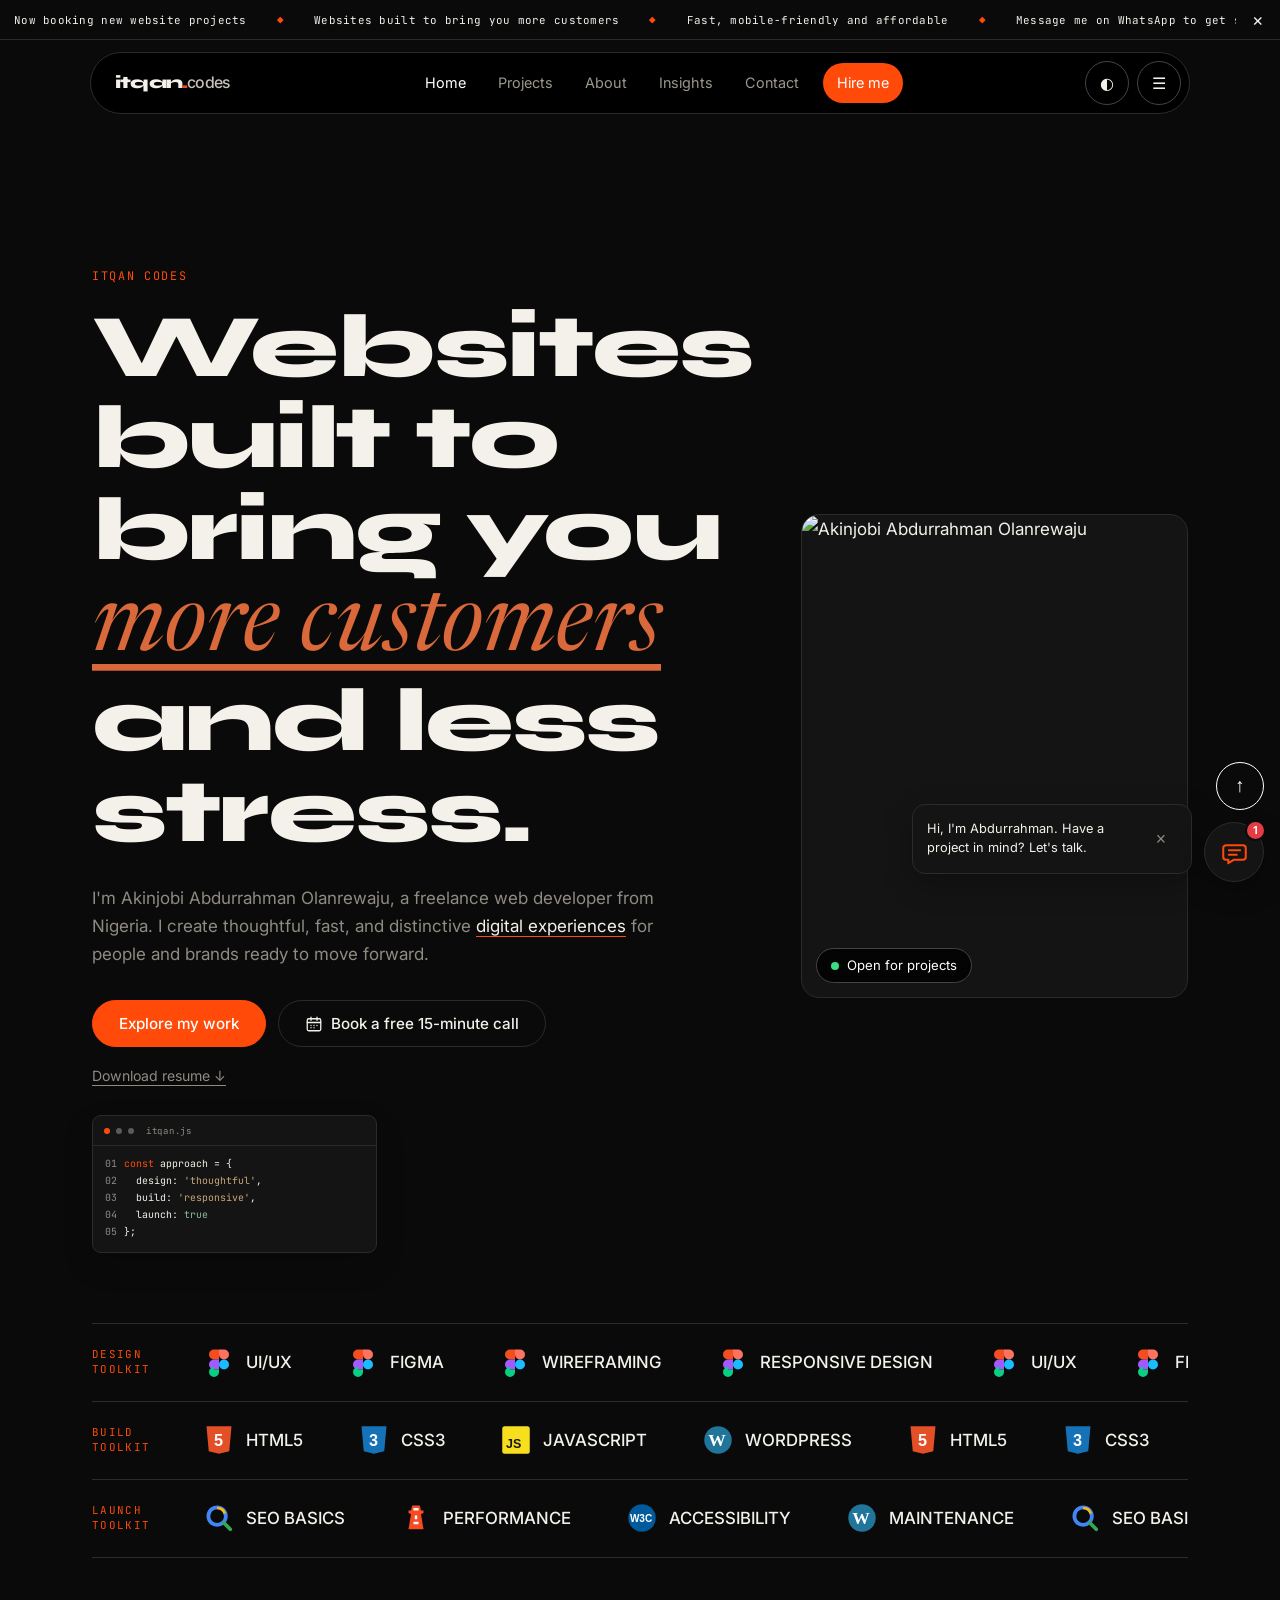
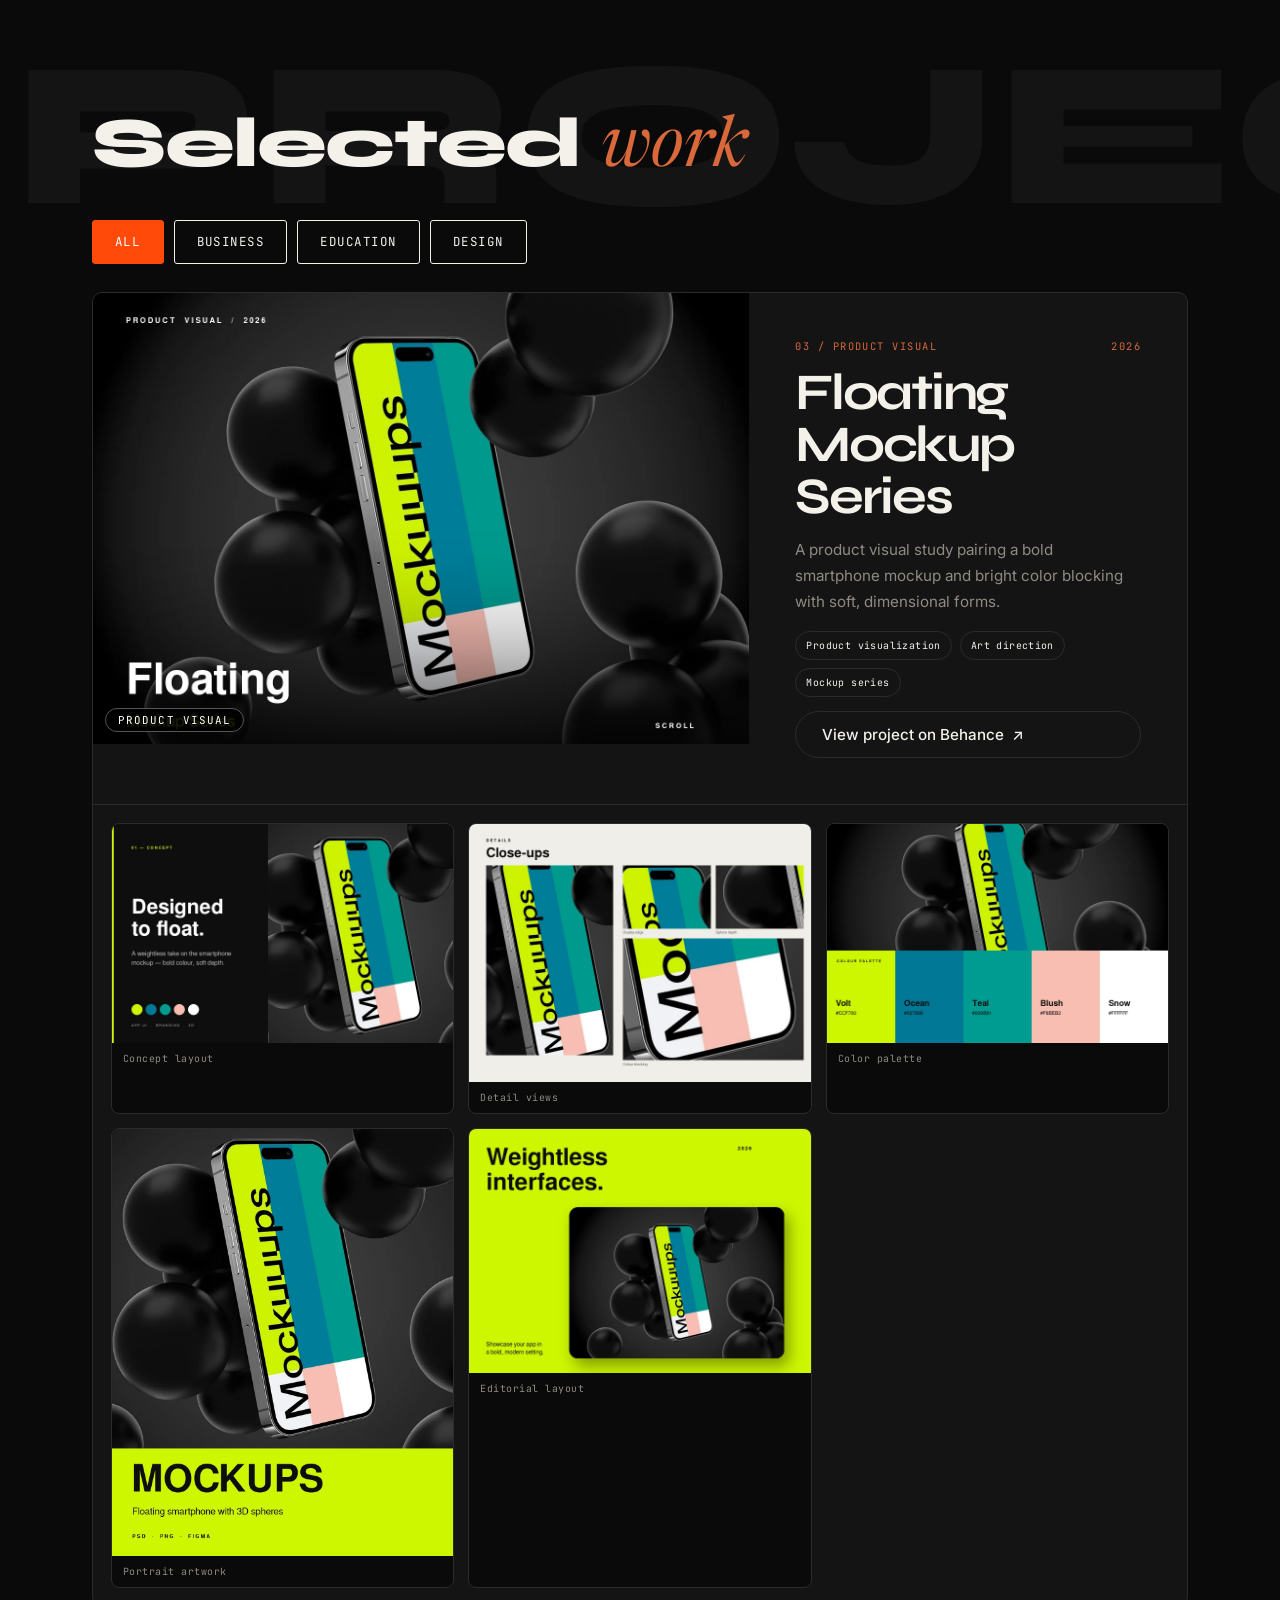
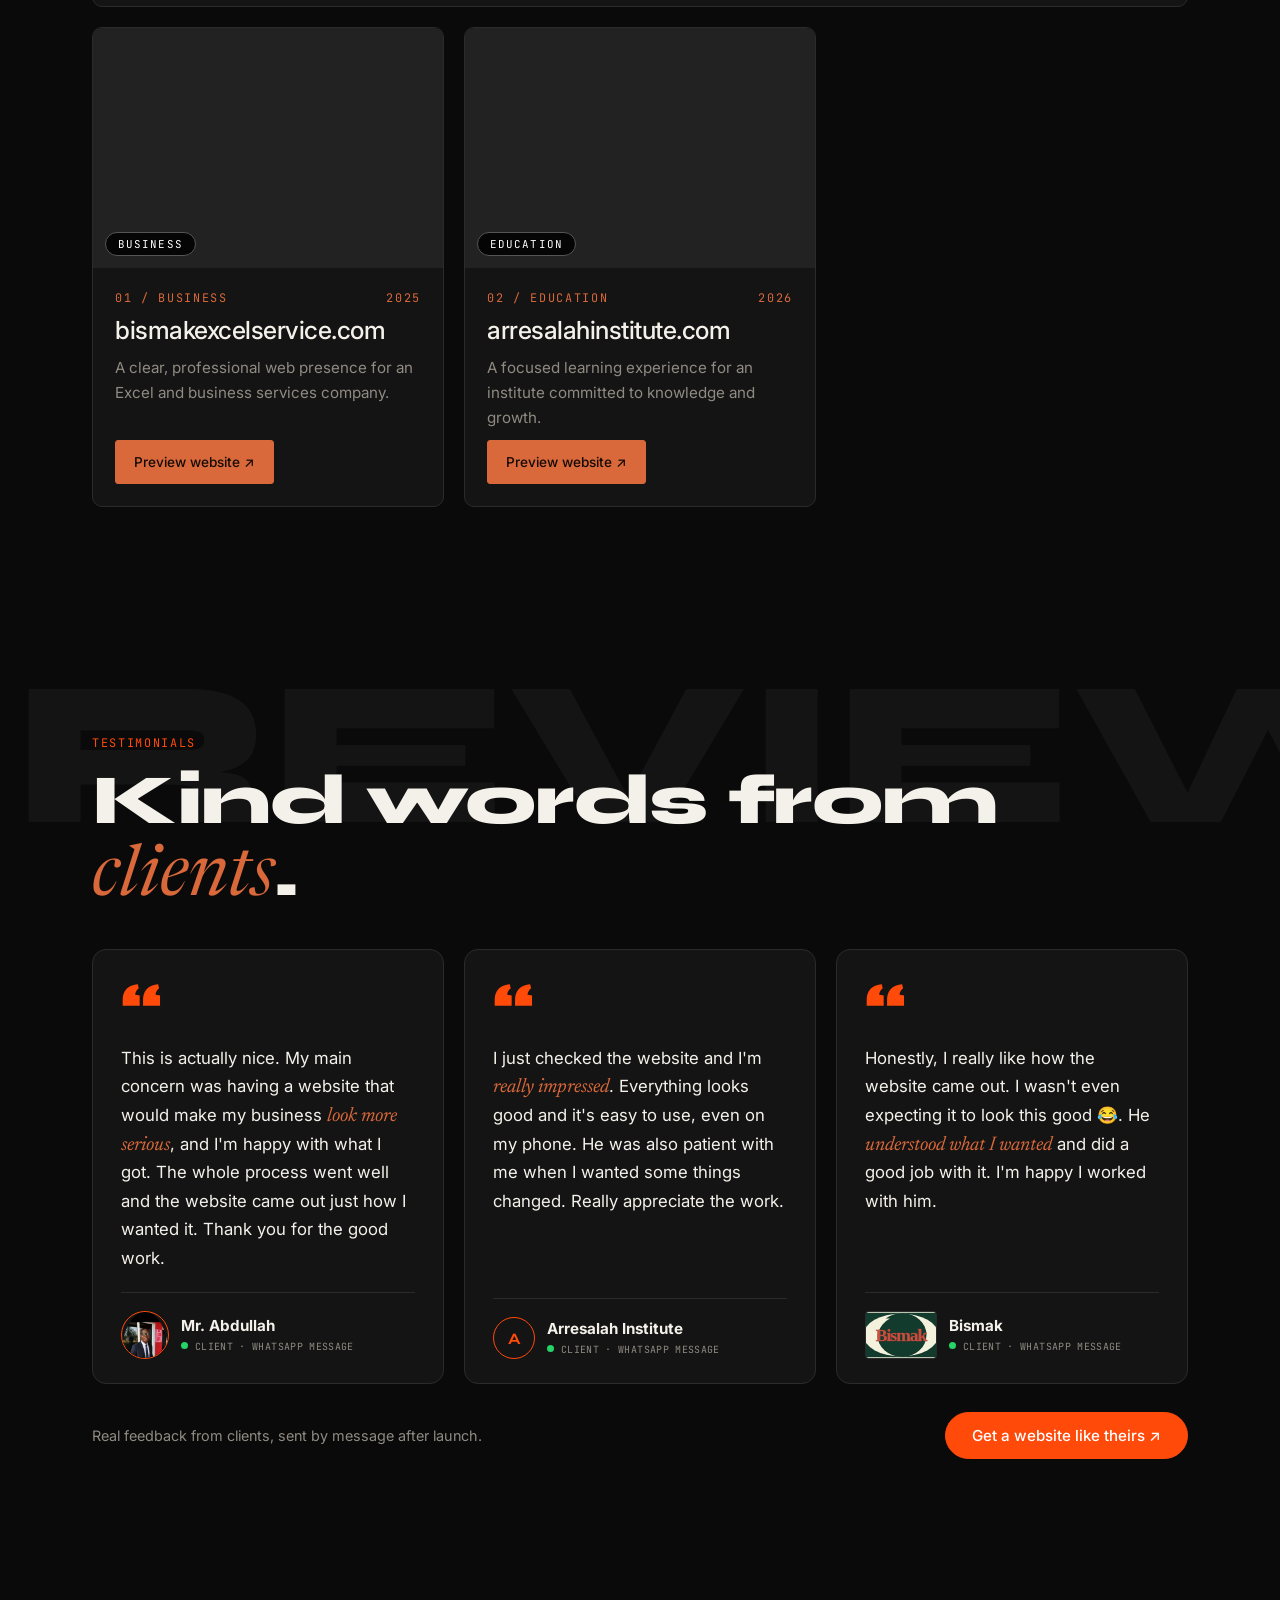
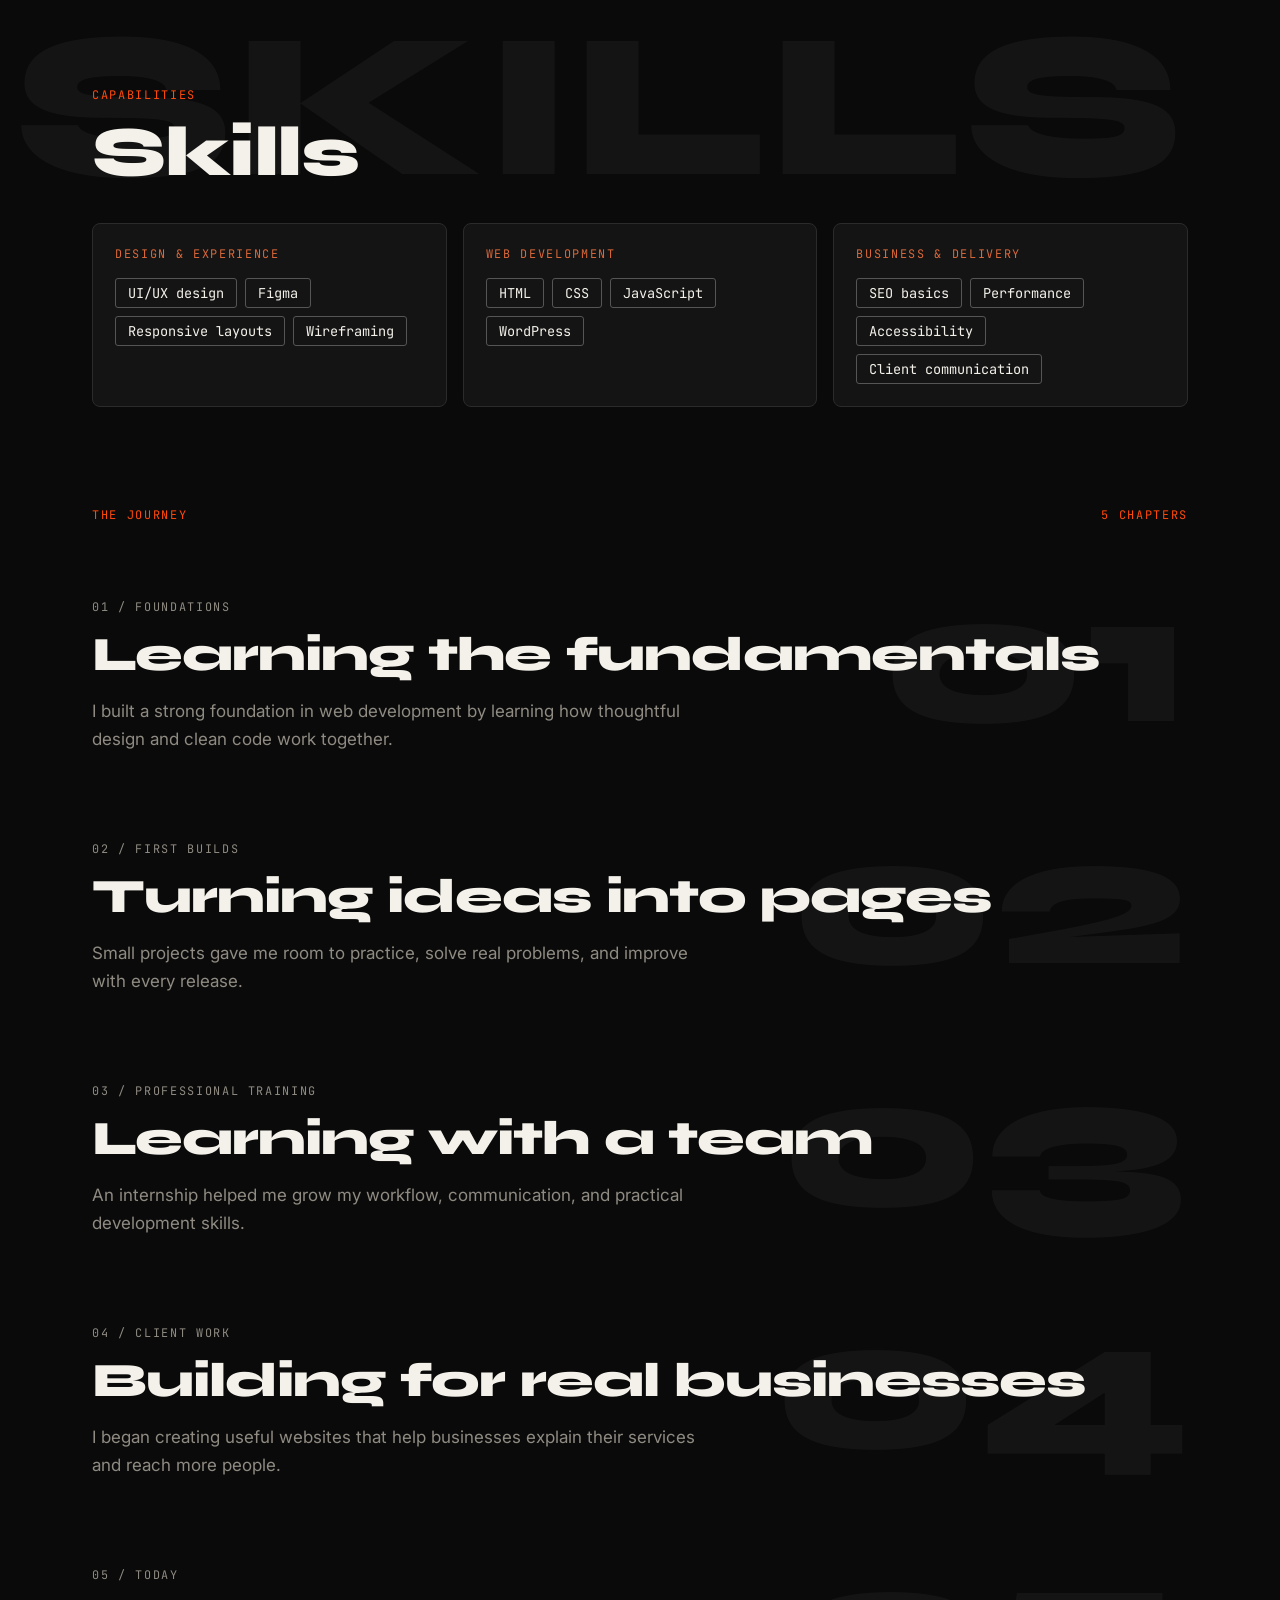
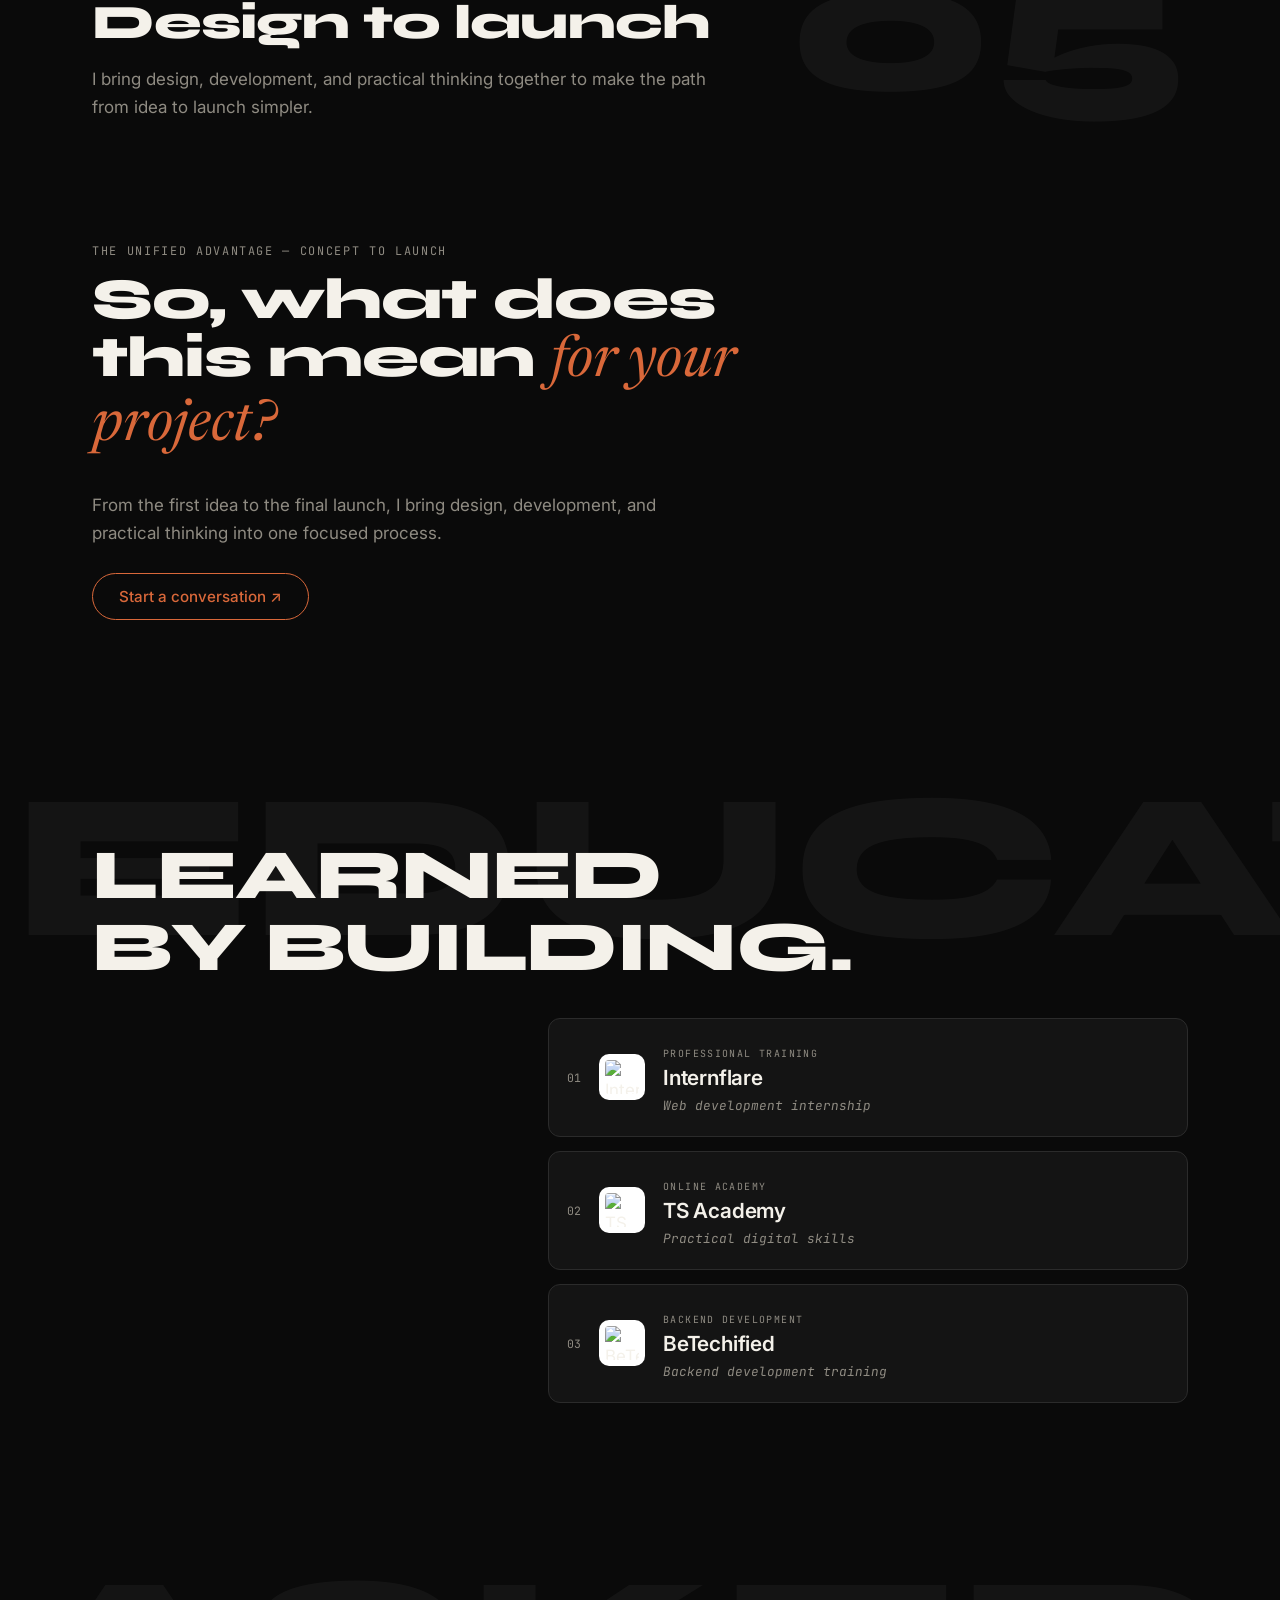
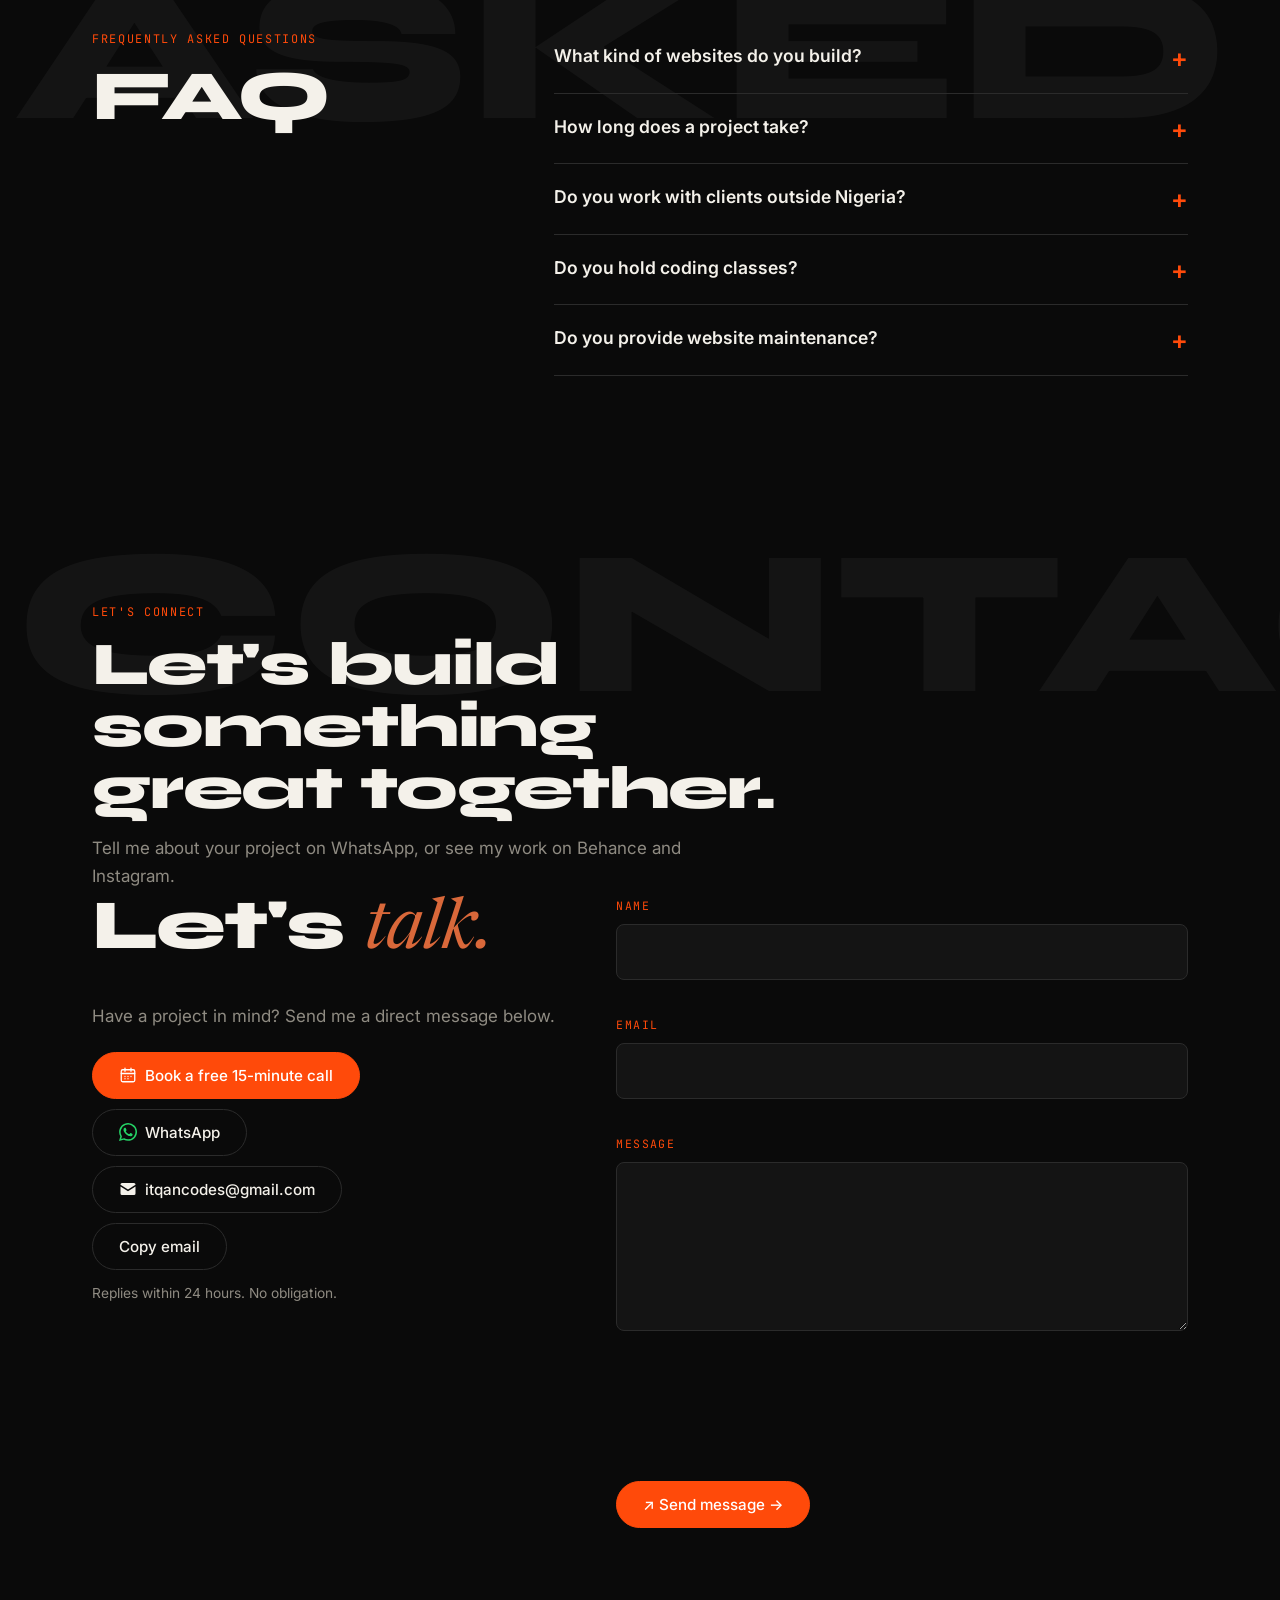
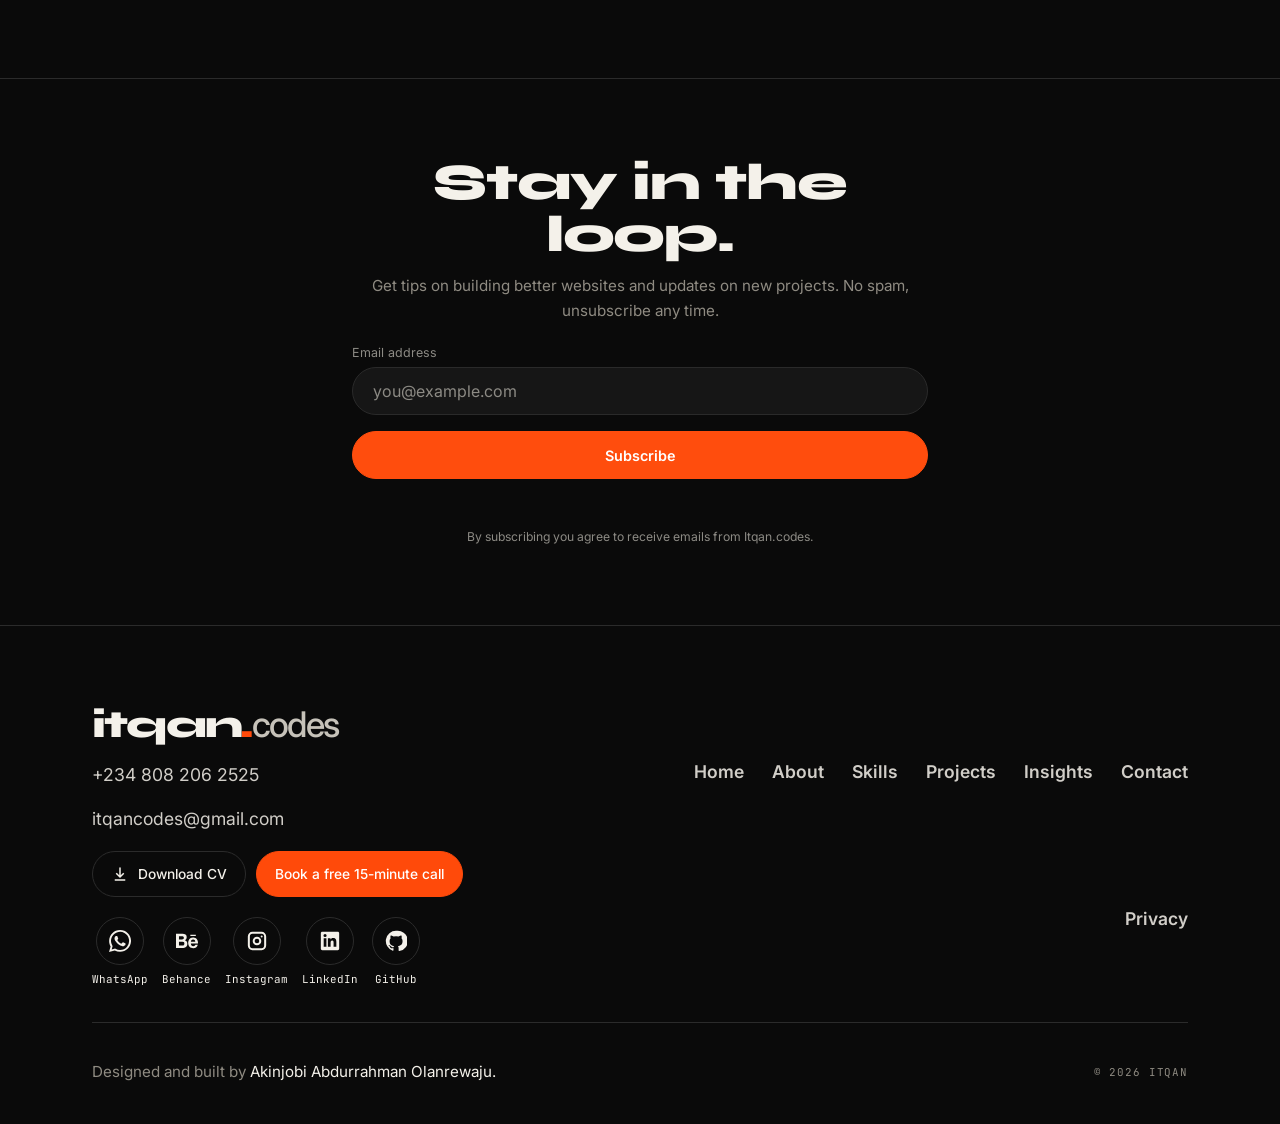
==== commit afa32629: "Initial portfolio site" ====
--- a/index.html
+++ b/index.html
@@ -1,270 +1,380 @@
-﻿<!DOCTYPE html>
-<html lang="en">
-<head>
-<meta charset="UTF-8">
-<meta name="viewport" content="width=device-width, initial-scale=1">
-<title>Akinjobi Abdurrahman | Freelance Web Developer in Nigeria</title>
-<meta name="description" content="Akinjobi Abdurrahman is a freelance web developer in Nigeria building fast, responsive websites for businesses, schools, and personal brands worldwide.">
-<meta name="author" content="Akinjobi Abdurrahman Olanrewaju">
-<meta name="robots" content="index,follow,max-image-preview:large">
-<link rel="canonical" href="https://abdurrahman-itqan.vercel.app/">
-<meta property="og:type" content="website">
-<meta property="og:site_name" content="Itqan Codes">
-<meta property="og:title" content="Akinjobi Abdurrahman | Freelance Web Developer in Nigeria">
-<meta property="og:description" content="Fast, responsive websites for businesses, schools, and personal brands in Nigeria and worldwide.">
-<meta property="og:url" content="https://abdurrahman-itqan.vercel.app/">
-<meta property="og:image" content="https://hebbkx1anhila5yf.public.blob.vercel-storage.com/WhatsApp%20Image%202026-10-10%20at%201.09.32%20AM-WdVArRnP4Y2sckX0mw4nhHKez0YVuT.jpeg">
-<meta name="twitter:card" content="summary_large_image">
-<meta name="twitter:title" content="Akinjobi Abdurrahman | Freelance Web Developer in Nigeria">
-<meta name="twitter:description" content="Fast, responsive websites for businesses, schools, and personal brands in Nigeria and worldwide.">
-<meta name="twitter:image" content="https://hebbkx1anhila5yf.public.blob.vercel-storage.com/WhatsApp%20Image%202026-10-10%20at%201.09.32%20AM-WdVArRnP4Y2sckX0mw4nhHKez0YVuT.jpeg">
-<script type="application/ld+json">
-{"@context":"https://schema.org","@type":"Person","name":"Akinjobi Abdurrahman Olanrewaju","url":"https://abdurrahman-itqan.vercel.app/","jobTitle":"Freelance Web Developer","description":"Freelance web developer building responsive websites for businesses, schools, and personal brands in Nigeria and worldwide.","address":{"@type":"PostalAddress","addressCountry":"NG"},"sameAs":["https://linkedin.com/in/akinjobi-abdurrahman-8bb6163a5"]}
-</script>
-<link rel="icon" type="image/jpeg" href="./favicon.jpeg?v=1">
-<link rel="stylesheet" href="https://assets.calendly.com/assets/external/widget.css">
-<link rel="preconnect" href="https://fonts.googleapis.com"><link rel="preconnect" href="https://fonts.gstatic.com" crossorigin>
-<link href="https://fonts.googleapis.com/css2?family=Syne:wght@700;800&family=Newsreader:ital,wght@1,400;1,500&family=Inter:wght@400;500;600&family=JetBrains+Mono:wght@400;500&display=swap" rel="stylesheet">
-<style>
-:root{--bg:#0a0a0a;--card:#141414;--line:#2b2b2b;--fg:#f4f1ea;--mute:#8f8b82;--acc:#ff4a0a;--it:#d9683a;--ghost:rgba(255,255,255,.045);--sy:'Syne',sans-serif;--mo:'JetBrains Mono',monospace}
-:root[data-theme=light]{--bg:#f4f1ea;--card:#fff;--line:#d8d3c6;--fg:#141412;--mute:#6d695f;--ghost:rgba(0,0,0,.05)}
-*{box-sizing:border-box;margin:0}
-html{scroll-behavior:smooth;scroll-padding-top:90px}
-body{background:var(--bg);color:var(--fg);font:400 17px/1.65 Inter,system-ui,sans-serif;overflow-x:hidden}
-a{color:inherit;text-decoration:none}img{max-width:100%;display:block}
-:focus-visible{outline:2px solid var(--acc);outline-offset:3px}
-.wrap{max-width:1140px;margin:auto;padding:0 22px}
-section{position:relative;padding:110px 0;overflow:hidden}
-.ghost{position:absolute;top:34px;left:14px;font:800 clamp(4rem,17vw,13rem)/1 var(--sy);color:var(--ghost);text-transform:uppercase;white-space:nowrap;pointer-events:none;user-select:none}
-.mono{font:400 .74rem var(--mo);letter-spacing:.14em;text-transform:uppercase;color:var(--acc)}
-h1,h2{font-family:var(--sy);font-weight:800;line-height:1.02;letter-spacing:-.02em;position:relative}
-h1{font-size:clamp(2.5rem,7.4vw,5.6rem)}h2{font-size:clamp(2.2rem,6vw,4.4rem);margin-bottom:34px}
-em{font-family:Newsreader,serif;font-weight:400;color:var(--it);letter-spacing:0}
-.hero-emphasis{background-image:linear-gradient(var(--it),var(--it));background-repeat:no-repeat;background-position:0 96%;background-size:0 .075em;animation:customer-reveal .75s .2s ease-out both,customer-underline .8s .65s cubic-bezier(.2,.8,.2,1) forwards}
-@keyframes customer-reveal{from{opacity:0;filter:blur(5px)}to{opacity:1;filter:blur(0)}}
-@keyframes customer-underline{to{background-size:100% .075em}}
-.btn{display:inline-flex;gap:8px;align-items:center;min-height:44px;padding:13px 26px;border:1px solid var(--line);border-radius:99px;background:none;color:var(--fg);font:500 .95rem Inter;cursor:pointer;transition:.25s}
-.btn:hover{border-color:var(--acc);color:var(--acc)}
-.btn.pri{background:var(--acc);border-color:var(--acc);color:#fff}.btn.pri:hover{color:#fff;transform:translateY(-2px)}
-.btn.out{border-color:var(--it);color:var(--it)}
-.btn.calendly-booking{transition:transform .2s,border-color .2s,color .2s,background .2s}
-.btn.calendly-booking:hover,.btn.calendly-booking:focus-visible{transform:translateY(-2px)}
-.btn.calendly-outline{border-color:var(--line);color:var(--fg)}
-.btn.calendly-outline:hover{border-color:var(--acc);color:var(--acc)}
-.calendar-icon{width:18px;height:18px;flex:none;fill:none;stroke:currentColor;stroke-width:1.7;stroke-linecap:round;stroke-linejoin:round}
-.hero-resume{display:inline-flex;align-items:center;min-height:44px;margin-top:6px;color:var(--mute);font-size:.88rem;text-decoration:underline;text-underline-offset:4px;transition:color .2s}
-.hero-resume:hover{color:var(--acc)}
-.hero-code{width:min(100%,285px);margin-top:18px;overflow:hidden;border:1px solid var(--line);border-radius:9px;background:var(--card);box-shadow:0 12px 30px rgba(0,0,0,.16);font-family:var(--mo)}
-.hero-code-top{height:30px;display:flex;align-items:center;gap:6px;padding:0 11px;border-bottom:1px solid var(--line);color:var(--mute);font-size:.56rem;letter-spacing:.08em}
-.hero-code-dot{width:6px;height:6px;border-radius:50%;background:#5c5a54}.hero-code-dot:first-child{background:var(--acc)}
-.hero-code-file{margin-left:6px}
-.hero-code pre{padding:10px 12px 11px;overflow:hidden;color:var(--fg);font:400 .62rem/1.7 var(--mo);letter-spacing:0}
-.hero-code .ln{display:inline-block;width:19px;color:var(--mute);user-select:none}
-.hero-code .kw{color:var(--acc)}.hero-code .str{color:#c7a879}.hero-code .bool{color:#8fbd9b}
-#prog{position:fixed;top:0;left:0;height:3px;width:0;background:var(--acc);z-index:200}
-/* header pill */
-header{position:fixed;top:12px;left:12px;right:12px;z-index:100;max-width:1100px;margin:auto}
-.pill{display:flex;align-items:center;justify-content:space-between;background:#000;border:1px solid var(--line);border-radius:99px;padding:8px 8px 8px 24px;color:#f4f1ea}
-.logo{display:inline-flex;align-items:baseline;min-width:max-content;font:800 1.08rem/1 var(--sy);letter-spacing:-.045em;color:var(--fg);transition:transform .25s}
-.logo-dot{display:inline-block;color:var(--acc);transition:transform .25s,text-shadow .25s}.logo-domain{font:500 .92em/1 Inter,sans-serif;letter-spacing:-.055em;color:#c6c2b9}
-.logo:hover{transform:translateY(-1px)}.logo:hover .logo-dot{transform:scale(1.25);text-shadow:0 0 10px rgba(255,74,10,.5)}
-.dnav{display:flex;gap:4px;align-items:center}.dnav a{padding:8px 14px;border-radius:99px;font-size:.9rem;color:#9b978b}.dnav a:hover,.dnav a.on{color:#fff}
-.dnav .hire{background:var(--acc);color:#fff;margin-left:6px}
-.circ{width:44px;height:44px;border-radius:50%;border:1px solid #444;background:none;color:inherit;cursor:pointer;display:grid;place-items:center;font-size:1rem}
-.circ:hover{border-color:var(--acc)}
-.right{display:flex;gap:8px;align-items:center}
-@media(max-width:760px){.dnav{display:none}}
-#ov{position:fixed;inset:0;z-index:250;overflow-y:auto;background:#0a0a0a;color:#f4f1ea;visibility:hidden;clip-path:circle(0 at calc(100% - 44px) 44px);transition:clip-path .6s cubic-bezier(.7,0,.2,1),visibility 0s linear .6s;padding:88px clamp(24px,7vw,100px) 48px}
-#ov.open{visibility:visible;clip-path:circle(150% at calc(100% - 44px) 44px);transition:clip-path .6s cubic-bezier(.7,0,.2,1),visibility 0s}
-.ov-inner{width:min(1280px,100%);min-height:100%;margin:0 auto;display:grid;grid-template-columns:minmax(0,1.5fr) minmax(250px,1fr);gap:clamp(36px,7vw,110px);align-items:center}
-.ov-links{display:flex;flex-direction:column;width:100%}
-#ov .ov-link{display:grid;grid-template-columns:12px 2.2rem minmax(0,1fr);gap:10px;align-items:start;padding:12px 0 18px;border-bottom:1px solid rgba(255,255,255,.08);color:rgba(244,241,234,.45);font:800 clamp(3rem,8vw,6.5rem)/.98 var(--sy);letter-spacing:-.04em;transition:color .2s,transform .25s}
-#ov .ov-link:first-child{border-top:1px solid rgba(255,255,255,.08)}
-#ov .ov-num{padding-top:.18em;color:var(--acc);font:400 .9rem/1.4 var(--mo);letter-spacing:0}
-#ov .ov-marker{width:7px;height:7px;margin-top:.48em;border-radius:50%;background:var(--acc);opacity:0}
-#ov .ov-link:hover,#ov .ov-link:focus-visible,#ov .ov-link.on{color:#f4f1ea}
-#ov .ov-link:hover,#ov .ov-link:focus-visible{transform:translateX(12px)}
-#ov .ov-link.on .ov-marker{opacity:1}
-#ov .ov-info{display:flex;flex-direction:column;align-items:flex-start;gap:16px;max-width:390px;opacity:0}
-#ov.open .ov-info{animation:ov-info-in .5s .38s ease-out forwards}
-#ov .ov-kicker{color:var(--acc);font:400 .9rem var(--mo);letter-spacing:.12em;text-transform:uppercase}
-#ov .ov-info a{color:#f4f1ea;font:500 clamp(1rem,1.5vw,1.2rem)/1.5 Inter,sans-serif;overflow-wrap:anywhere;transition:color .2s}
-#ov .ov-info a:hover{color:var(--acc)}
-#ov .ov-socials{display:flex;gap:20px;margin-top:4px}
-#ov .ov-socials a{font:500 .85rem var(--mo);text-decoration:underline;text-decoration-color:rgba(255,255,255,.25);text-underline-offset:5px}
-#ov .ov-book-link,.footer-book{display:inline-flex;align-items:center;min-height:44px;padding:0;border:0;background:none;color:var(--fg);font:500 .88rem Inter,sans-serif;text-decoration:underline;text-decoration-color:rgba(255,255,255,.3);text-underline-offset:5px;cursor:pointer;transition:color .2s,transform .2s}
-#ov .ov-book-link:hover,.footer-book:hover{color:var(--acc);transform:translateY(-2px)}
-#ov .ov-location{margin-top:20px;color:var(--mute);font:400 .7rem/1.6 var(--mo);letter-spacing:.04em}
-#ov .x{position:fixed;top:20px;right:20px;z-index:2;width:48px;height:48px;border:1px solid rgba(244,241,234,.8);color:#f4f1ea;background:transparent;font-size:1.35rem;transition:transform .25s,border-color .2s,color .2s}
-#ov .x:hover{transform:rotate(90deg);border-color:var(--acc);color:var(--acc)}
-#ov.open .ov-link{animation:ov-link-in .42s cubic-bezier(.2,.8,.2,1) both}
-#ov.open .ov-link:nth-child(1){animation-delay:.06s}#ov.open .ov-link:nth-child(2){animation-delay:.12s}#ov.open .ov-link:nth-child(3){animation-delay:.18s}#ov.open .ov-link:nth-child(4){animation-delay:.24s}
-@keyframes ov-link-in{from{opacity:0;translate:0 24px}to{opacity:1;translate:0 0}}
-@keyframes ov-info-in{from{opacity:0;transform:translateY(8px)}to{opacity:1;transform:none}}
-@media(max-width:899px){#ov{padding:82px 24px 36px}.ov-inner{display:flex;flex-direction:column;align-items:stretch;justify-content:flex-start;gap:32px}.ov-links{max-width:680px}#ov .ov-link{font-size:clamp(2.5rem,12vw,4.25rem);grid-template-columns:10px 2rem minmax(0,1fr);gap:8px;padding:10px 0 14px}#ov .ov-info{max-width:600px;gap:12px}#ov .ov-location{margin-top:8px}}
-/* hero */
-.hero{display:grid;grid-template-columns:1.5fr 1fr;gap:48px;align-items:center;padding-top:150px}
-.lead{color:var(--mute);max-width:52ch;margin:26px 0 32px}.cta{display:flex;gap:12px;flex-wrap:wrap}
-.rot{color:var(--fg);border-bottom:1px solid var(--acc)}
-.photo{aspect-ratio:4/5;border-radius:18px;overflow:hidden;border:1px solid var(--line);position:relative;background:var(--card)}
-.photo img{width:100%;height:100%;object-fit:cover}
-.badge{position:absolute;left:14px;bottom:14px;background:#000c;color:#fff;border:1px solid #444;padding:6px 14px;border-radius:99px;font-size:.82rem;backdrop-filter:blur(6px)}
-.badge i{display:inline-block;width:8px;height:8px;border-radius:50%;background:#3ddc84;margin-right:8px;animation:p 2s infinite}
-@keyframes p{50%{opacity:.3}}
-.wd{display:inline-block;overflow:hidden;vertical-align:bottom}.wd>span{display:inline-block;transform:translateY(105%);animation:up .8s cubic-bezier(.2,.8,.2,1) forwards}
-@keyframes up{to{transform:none}}
-@media(max-width:760px){.hero{grid-template-columns:1fr}.photo{max-width:320px}}
-/* marquee */
-.mq{margin-top:70px;border-top:1px solid var(--line)}
-.mr{display:flex;align-items:center;border-bottom:1px solid var(--line);height:78px;overflow:hidden}
-.mr .lb{flex:0 0 112px;padding-right:12px;font:400 .68rem/1.4 var(--mo);letter-spacing:.12em;color:var(--acc);text-transform:uppercase;background:var(--bg);z-index:1;height:100%;display:flex;align-items:center}
-.trk{display:flex;gap:56px;animation:mq 26s linear infinite;width:max-content}
-.mr:nth-child(even) .trk{animation-direction:reverse}.mr:hover .trk{animation-play-state:paused}
-.it{display:flex;gap:12px;align-items:center;font:500 1.05rem Inter;text-transform:uppercase;white-space:nowrap}.tool-icon{width:30px;height:30px;display:grid;place-items:center;flex:none}.tool-icon svg{display:block;width:30px;height:30px}
-@keyframes mq{to{transform:translateX(-50%)}}
-.intro-loader{position:fixed;inset:0;z-index:300;display:flex;flex-direction:column;justify-content:space-between;padding:clamp(20px,4vw,40px);background:#080808;color:#f4f1ea;opacity:1;visibility:visible;transition:opacity .7s ease,visibility 0s linear .7s}
-.intro-loader.is-done{opacity:0;visibility:hidden;pointer-events:none}
-.intro-top,.intro-bottom-row{display:flex;align-items:center;justify-content:space-between;gap:20px;font:400 .78rem/1.4 var(--mo);letter-spacing:.22em;text-transform:uppercase;color:#5c5a54}
-.intro-counter{min-width:4ch;text-align:right;color:#8f8b82;font-variant-numeric:tabular-nums}
-.intro-skip{position:absolute;top:clamp(20px,4vw,40px);left:50%;transform:translateX(-50%);border:0;background:none;color:#8f8b82;font:400 .7rem var(--mo);letter-spacing:.18em;cursor:pointer;padding:8px 12px}
-.intro-skip:hover,.intro-skip:focus-visible{color:#f4f1ea}
-.intro-center{position:absolute;top:50%;left:50%;width:100%;padding:0 20px;text-align:center;transform:translate(-50%,-50%)}
-.intro-word{display:flex;justify-content:center;align-items:baseline;font:800 clamp(3.2rem,19vw,9.5rem)/.95 var(--sy);letter-spacing:-.075em;white-space:nowrap}
-.intro-letter{display:inline-block;visibility:hidden}
-.intro-letter.revealed{visibility:visible;animation:intro-glitch .7s steps(1,end) both}
-.intro-dot{color:#ff4a0a;letter-spacing:0}
-.intro-tagline{margin-top:18px;color:#5c5a54;font:400 .68rem/1.5 var(--mo);letter-spacing:.2em}
-.intro-bottom{width:100%}
-.intro-track{height:2px;background:#222;overflow:hidden}
-.intro-fill{height:100%;width:0;background:#ff4a0a;transition:width .08s linear}
-.intro-bottom-row{margin-top:14px;font-size:.62rem;letter-spacing:.14em;color:#8f8b82}
-@keyframes intro-glitch{0%{clip-path:inset(0 0 82% 0);transform:translateX(-10px)}14%{clip-path:inset(42% 0 30% 0);transform:translateX(10px)}28%{clip-path:inset(18% 0 58% 0);transform:translateX(-6px)}42%{clip-path:inset(64% 0 8% 0);transform:translateX(7px)}56%{clip-path:inset(0 0 0 0);transform:translateX(-3px)}70%{clip-path:inset(0 0 0 0);transform:translateX(2px)}84%{clip-path:inset(0 0 0 0);transform:translateX(-1px)}100%{clip-path:inset(0 0 0 0);transform:none}}
-@media(max-width:560px){.intro-top,.intro-bottom-row{font-size:.58rem;letter-spacing:.11em}.intro-bottom-row{gap:10px}.intro-tagline{font-size:.58rem}}
-@media(prefers-reduced-motion:reduce){.intro-loader,.intro-fill{transition:none}.intro-letter.revealed{animation:none;clip-path:none;transform:none}}
-/* projects */
-.fl{display:flex;gap:10px;flex-wrap:wrap;margin-bottom:28px;position:relative}
-.fl button{min-height:44px;padding:11px 22px;border:1px solid var(--fg);border-radius:3px;background:none;color:var(--fg);font:400 .78rem var(--mo);letter-spacing:.12em;cursor:pointer}
-.fl button.on{background:var(--acc);border-color:var(--acc);color:#fff}
-.grid{display:grid;grid-template-columns:repeat(auto-fill,minmax(min(100%,300px),1fr));gap:20px;position:relative}
-.card{background:var(--card);border:1px solid var(--line);border-radius:10px;overflow:hidden;display:flex;flex-direction:column;transition:.3s}
-.card:hover{transform:translateY(-4px);border-color:var(--acc)}.card.hide{display:none}
-.tc-track{display:grid;grid-template-columns:repeat(3,minmax(0,1fr));gap:20px;position:relative}
-.tc{min-width:0;min-height:100%;display:flex;flex-direction:column;gap:20px;padding:30px 28px 24px;background:var(--card);border:1px solid var(--line);border-radius:14px;transition:transform .25s,border-color .25s}
-.tc:hover{transform:translateY(-4px);border-color:var(--acc)}
-.tc-quote{height:44px;color:var(--acc);font:800 4.2rem/.9 var(--sy)}
-.tc blockquote{flex:1;color:var(--fg);font:400 1.05rem/1.7 Inter,sans-serif}
-.tc mark{background:none;color:var(--it);font:italic 400 1.18em Newsreader,serif}
-.tc figcaption{display:flex;align-items:center;gap:12px;border-top:1px solid var(--line);padding-top:18px}
-.tc-avatar{width:42px;height:42px;flex:none;display:grid;place-items:center;border:1px solid var(--acc);border-radius:50%;color:var(--acc);font:700 1rem var(--sy)}
-.tc-avatar.has-photo{width:48px;height:48px;overflow:hidden;background:var(--card);font-size:.7rem}
-.tc-avatar.has-photo img{display:block;width:100%;height:100%;object-fit:cover;object-position:50% 29%;border-radius:50%}
-.tc-avatar.has-photo .photo-fallback[hidden]{display:none}
-.tc-client-logo{width:72px;height:48px;flex:none;object-fit:cover;border:1px solid var(--line);border-radius:4px;background:#123b2e}
-.tc-person{min-width:0}.tc-name{display:block;color:var(--fg);font:700 .95rem/1.3 Inter,sans-serif}
-.tc-source{display:block;margin-top:4px;color:var(--mute);font:400 .62rem/1.4 var(--mo);letter-spacing:.035em;text-transform:uppercase}
-.tc-source::before{content:"";display:inline-block;width:7px;height:7px;margin:0 7px 1px 0;border-radius:50%;background:#25d366}
-.tc-bottom{display:flex;align-items:center;justify-content:space-between;gap:18px;margin-top:28px;position:relative}
-.tc-bottom p{color:var(--mute);font-size:.9rem}
-.tc-controls{display:none;gap:10px}
-.tc-arrow{width:48px;height:48px;display:grid;place-items:center;border:1px solid var(--line);border-radius:50%;background:var(--card);color:var(--fg);font:500 1.2rem Inter;cursor:pointer}
-.tc-arrow:hover{border-color:var(--acc);color:var(--acc)}
-@media(max-width:900px){.tc-track{display:flex;gap:16px;overflow-x:auto;scroll-snap-type:x mandatory;scroll-behavior:smooth;scroll-padding-inline:22px;margin-inline:-22px;padding:4px 22px 12px;scrollbar-width:none;-ms-overflow-style:none}.tc-track::-webkit-scrollbar{display:none}.tc{flex:0 0 86%;scroll-snap-align:center}.tc-controls{display:flex}.tc-bottom{display:grid;grid-template-columns:1fr auto;gap:16px}.tc-controls{grid-column:1/-1;justify-content:center}.tc-bottom .btn{justify-self:end}}
-@media(max-width:560px){.tc-bottom{grid-template-columns:1fr}.tc-bottom .btn{justify-self:start}.tc-controls{justify-content:flex-start}.tc{padding:26px 22px 22px}}
-.shot{aspect-ratio:16/11;position:relative;overflow:hidden;background:#222}
-.shot iframe{width:200%;height:200%;transform:scale(.5);transform-origin:0 0;border:0;pointer-events:none}
-.shot img{width:100%;height:100%;object-fit:cover;filter:grayscale(1) brightness(.55)}
-.cat{position:absolute;left:12px;bottom:12px;background:#000d;color:#fff;border:1px solid #555;font:400 .68rem var(--mo);letter-spacing:.1em;text-transform:uppercase;padding:4px 12px;border-radius:99px}
-.cb{padding:22px;display:flex;flex-direction:column;gap:10px;flex:1}
-.cb .mono{display:flex;justify-content:space-between;color:var(--it)}
-.cb h3{font:500 1.55rem/1.15 Inter;letter-spacing:-.02em;overflow-wrap:anywhere}
-.cb p{color:var(--mute);font-size:.95rem;flex:1}
-.cb .btn{align-self:flex-start;background:var(--it);border-color:var(--it);color:#140a05;border-radius:3px;font-size:.85rem;padding:10px 18px}
-/* skills */
-.sk{display:grid;grid-template-columns:repeat(auto-fit,minmax(min(100%,300px),1fr));gap:16px;position:relative}
-.sk>div{background:var(--card);border:1px solid var(--line);border-radius:8px;padding:22px;min-height:150px}
-.sk .mono{margin-bottom:16px;display:block;color:var(--it)}
-.ch2{display:flex;flex-wrap:wrap;gap:8px}.ch2 span{font:400 .85rem var(--mo);border:1px solid #555;border-radius:3px;padding:5px 12px;color:var(--fg)}
-/* journey */
-.jh{display:flex;justify-content:space-between;margin:100px 0 40px;position:relative}
-.cp{position:relative;padding:36px 0;opacity:.25;transform:translateX(-10px);transition:opacity .6s,transform .6s}
-.cp.on{opacity:1;transform:none}
-.cp .num{position:absolute;right:0;top:0;font:800 clamp(6rem,20vw,12rem)/1 var(--sy);color:var(--ghost)}
-.cp .mono{color:var(--mute);display:block;margin-bottom:14px;position:relative}
-.cp h3{font:800 clamp(1.8rem,5vw,3rem)/1.08 var(--sy);letter-spacing:-.02em;margin-bottom:16px;position:relative;max-width:20ch}
-.cp p{color:var(--mute);max-width:56ch;margin-bottom:16px;position:relative}
-.un{margin-top:70px;position:relative;max-width:760px}
-.un .mono{color:var(--mute);margin-bottom:12px;display:block}
-.un h2{font-size:clamp(2rem,5vw,3.6rem)}.un p{color:var(--mute);margin-bottom:26px;max-width:54ch}
-/* education */
-.edl{display:grid;gap:14px;position:relative;max-width:640px;margin-left:auto}
-.edl a{display:flex;gap:18px;align-items:center;background:var(--card);border:1px solid var(--line);border-radius:12px;padding:18px;transition:.3s}
-.edl a:hover{border-color:var(--acc)}.edl .n{font:400 .72rem var(--mo);color:var(--mute)}
-.edl img{width:46px;height:46px;border-radius:10px;background:#fff;padding:6px}
-.edl .mono{font-size:.62rem;color:var(--mute)}.edl b{display:block;font:600 1.3rem Inter;letter-spacing:-.01em}.edl i{font:italic 400 .8rem var(--mo);color:var(--mute)}
-.edh{text-transform:uppercase;position:relative}
-/* faq */
-.fq{display:grid;grid-template-columns:1fr 1.5fr;gap:40px;position:relative}
-@media(max-width:760px){.fq{grid-template-columns:1fr}}
-details{border-bottom:1px solid var(--line);padding:22px 0}
-summary{cursor:pointer;list-style:none;display:flex;justify-content:space-between;gap:16px;font:600 1.1rem Inter}
-summary::after{content:"+";color:var(--acc);font-size:1.6rem;line-height:1;transition:.3s}
-details[open] summary::after{transform:rotate(45deg)}details p{margin-top:12px;color:var(--mute);max-width:56ch}
-/* contact */
-.ct{display:grid;grid-template-columns:1fr 1.2fr;gap:48px;position:relative}
-@media(max-width:760px){.ct{grid-template-columns:1fr}}
-.ct p{color:var(--mute);margin-bottom:22px}.stk{display:flex;flex-direction:column;gap:10px;align-items:flex-start}
-.stk .btn{max-width:100%;overflow-wrap:anywhere}
-.booking-note{margin:12px 0 0!important;color:var(--mute)!important;font-size:.86rem}
-form{display:flex;flex-direction:column;gap:16px}label{font:400 .72rem var(--mo);letter-spacing:.12em;color:var(--acc)}
-.captcha-wrap{display:grid;gap:6px}.captcha-wrap .h-captcha{min-height:78px}.captcha-error{color:#ff7a6b;font-size:.82rem;min-height:1em}
-input,textarea{width:100%;background:var(--card);border:1px solid var(--line);border-radius:8px;color:var(--fg);padding:13px 14px;font:inherit;margin-top:6px}
-input:focus,textarea:focus{outline:none;border-color:var(--acc)}
-.err{display:block;color:#ff7a6b;font-size:.82rem;min-height:1em}#ok{color:var(--acc);min-height:1.4em}#ok.status-error{color:#ff7a6b}
-footer{padding:64px 0 32px;color:var(--mute);font-size:.95rem}
-footer .wrap{display:grid;grid-template-columns:minmax(0,1fr) minmax(0,1fr);column-gap:48px;row-gap:36px}
-.footer-left{display:flex;flex-direction:column;align-items:flex-start;gap:18px}
-.footer-logo{font-size:2.4rem;letter-spacing:-.055em}
-.footer-contact{display:block;color:rgba(244,241,234,.85);font:400 1.1rem/1.45 Inter,sans-serif;transition:color .2s}
-.footer-contact:hover{color:var(--acc)}
-.footer-icons{display:flex;gap:16px;margin-top:8px}
-.footer-icons a{position:relative;width:64px;height:64px;display:grid;place-items:center;border:1px solid var(--line);border-radius:14px;background:transparent;color:var(--fg);transition:transform .2s,border-color .2s,color .2s}
-.footer-icons svg{width:26px;height:26px;fill:currentColor}
-.footer-icons a:hover,.footer-icons a:focus-visible{border-color:var(--acc);color:var(--acc);transform:translateY(-3px)}
-.footer-icons a::after{content:attr(data-tooltip);position:absolute;left:50%;bottom:calc(100% + 9px);transform:translate(-50%,4px);padding:5px 9px;border:1px solid var(--line);border-radius:5px;background:var(--card);color:var(--fg);font:500 .68rem var(--mo);white-space:nowrap;opacity:0;pointer-events:none;transition:opacity .18s,transform .18s}
-.footer-icons a:hover::after,.footer-icons a:focus-visible::after{opacity:1;transform:translate(-50%,0)}
-.footer-divider{grid-column:1/-1;height:1px;background:var(--line)}
-.footer-nav{display:flex;align-items:center;justify-content:flex-end;flex-wrap:wrap;gap:12px 28px}
-.footer-nav a{position:relative;color:rgba(244,241,234,.85);font:600 1.1rem/1.4 Inter,sans-serif;transition:color .2s}
-.footer-nav a::after{content:"";position:absolute;left:0;bottom:-5px;width:100%;height:2px;background:var(--acc);transform:scaleX(0);transform-origin:left;transition:transform .22s}
-.footer-nav a:hover{color:var(--acc)}.footer-nav a:hover::after{transform:scaleX(1)}
-.footer-bottom{grid-column:1/-1;display:flex;align-items:center;justify-content:space-between;gap:16px;flex-wrap:wrap;color:var(--mute)}
-.footer-bottom p{margin:0}.footer-credit-name{color:var(--fg)}.footer-copy{font:400 .68rem var(--mo);letter-spacing:.08em;text-transform:uppercase}
-@media(min-width:900px){footer{padding:80px 0 40px}.footer-left{grid-column:1;grid-row:1}.footer-nav{grid-column:2;grid-row:1}.footer-divider{grid-row:2}.footer-bottom{grid-row:3}}
-@media(max-width:899px){footer .wrap{display:flex;flex-direction:column;gap:30px}.footer-nav{justify-content:flex-start;gap:14px 28px}.footer-bottom{align-items:baseline;gap:10px 20px}}
-@media(max-width:760px){footer{padding-bottom:104px}}
-@media(max-width:760px){section{padding:78px 0}.wrap{padding-inline:18px}.hero{gap:32px}.ct{gap:32px}.grid,.sk{gap:14px}.cb,.sk>div{padding:18px}}
-/* floating */
-.fab{position:fixed;right:16px;bottom:18px;z-index:90;display:flex;flex-direction:column;gap:10px}
-.fab .circ{width:48px;height:48px;background:#0a0a0a;border-color:#fff;color:#fff;font-size:1.2rem}
-.fab .wa{border-color:#25d366}.fab .wa svg{width:23px;height:23px;fill:#25d366}
-#top{opacity:0;pointer-events:none;transition:.3s}#top.show{opacity:1;pointer-events:auto}
-.rv{opacity:0;transform:translateY(20px);transition:.8s}.rv.in{opacity:1;transform:none}
-@media(prefers-reduced-motion:reduce){html{scroll-behavior:auto}.tc-track{scroll-behavior:auto}.trk,.badge i{animation:none}.wd>span{transform:none;animation:none}.hero-emphasis{animation:none;background-size:100% .075em}.logo,.logo-dot,.footer-icons a,.footer-icons a::after,.footer-nav a::after,.calendly-booking,.hero-resume,#ov .ov-book-link,.footer-book{transition:none;animation:none;transform:none}#ov,#ov.open{transition:none}#ov .ov-link,#ov.open .ov-link{animation:none;opacity:1;transition:none}#ov .ov-info,#ov.open .ov-info{animation:none;opacity:1;transform:none}#ov .x{transition:none;transform:none}.rv{transform:none}}
-</style>
-</head>
-<body>
-<div class="intro-loader" id="intro-loader" role="status" aria-label="Loading portfolio">
- <div class="intro-top"><span>ITQAN.CODES</span><span class="intro-counter" id="intro-counter" aria-live="off">00%</span></div>
- <button class="intro-skip" id="intro-skip" type="button" aria-label="Skip intro">SKIP ↗</button>
- <div class="intro-center"><div class="intro-word" aria-label="ITQAN"><span class="intro-letter" data-at="8">I</span><span class="intro-letter" data-at="22">T</span><span class="intro-letter" data-at="36">Q</span><span class="intro-letter" data-at="50">A</span><span class="intro-letter" data-at="64">N</span><span class="intro-letter intro-dot" data-at="78">.</span></div><p class="intro-tagline">WEB DESIGN / DEVELOPMENT</p></div>
- <div class="intro-bottom"><div class="intro-track" aria-hidden="true"><div class="intro-fill" id="intro-fill"></div></div><div class="intro-bottom-row"><span>AKINJOBI ABDURRAHMAN OLANREWAJU</span><span>PORTFOLIO / 2026</span></div></div>
-</div>
-<div id="prog"></div>
-<header><div class="pill">
- <a href="#home" class="logo" aria-label="itqan.codes, home">itqan<span class="logo-dot">.</span><span class="logo-domain">codes</span></a>
- <nav class="dnav" aria-label="Main"><a href="#home" class="on">Home</a><a href="#projects">Projects</a><a href="#about">About</a><a href="choose-web-developer-in-nigeria.html">Insights</a><a href="#contact">Contact</a><a class="hire" href="#contact">Hire me</a></nav>
- <div class="right"><button class="circ" id="theme" aria-label="Toggle theme">◐</button><button class="circ" id="burger" aria-label="Open menu" aria-expanded="false">☰</button></div>
-</div></header>
+<!DOCTYPE html>
+<html lang="en">
+<head>
+<meta charset="UTF-8">
+<meta name="viewport" content="width=device-width, initial-scale=1">
+<title>Akinjobi Abdurrahman | Freelance Web Developer in Nigeria</title>
+<meta name="description" content="Akinjobi Abdurrahman is a freelance web developer in Nigeria building fast, responsive websites for businesses, schools, and personal brands worldwide.">
+<meta name="author" content="Akinjobi Abdurrahman Olanrewaju">
+<meta name="robots" content="index,follow,max-image-preview:large">
+<link rel="canonical" href="https://abdurrahman-itqan.vercel.app/">
+<meta property="og:type" content="website">
+<meta property="og:site_name" content="Itqan Codes">
+<meta property="og:title" content="Akinjobi Abdurrahman | Freelance Web Developer in Nigeria">
+<meta property="og:description" content="Fast, responsive websites for businesses, schools, and personal brands in Nigeria and worldwide.">
+<meta property="og:url" content="https://abdurrahman-itqan.vercel.app/">
+<meta property="og:image" content="https://hebbkx1anhila5yf.public.blob.vercel-storage.com/WhatsApp%20Image%202026-10-10%20at%201.09.32%20AM-WdVArRnP4Y2sckX0mw4nhHKez0YVuT.jpeg">
+<meta name="twitter:card" content="summary_large_image">
+<meta name="twitter:title" content="Akinjobi Abdurrahman | Freelance Web Developer in Nigeria">
+<meta name="twitter:description" content="Fast, responsive websites for businesses, schools, and personal brands in Nigeria and worldwide.">
+<meta name="twitter:image" content="https://hebbkx1anhila5yf.public.blob.vercel-storage.com/WhatsApp%20Image%202026-10-10%20at%201.09.32%20AM-WdVArRnP4Y2sckX0mw4nhHKez0YVuT.jpeg">
+<script type="application/ld+json">
+{"@context":"https://schema.org","@type":"Person","name":"Akinjobi Abdurrahman Olanrewaju","url":"https://abdurrahman-itqan.vercel.app/","jobTitle":"Freelance Web Developer","description":"Freelance web developer building responsive websites for businesses, schools, and personal brands in Nigeria and worldwide.","address":{"@type":"PostalAddress","addressCountry":"NG"},"sameAs":["https://linkedin.com/in/akinjobi-abdurrahman-8bb6163a5","https://www.behance.net/itqancodes","https://www.instagram.com/itqan.by.abdurrahman"]}
+</script>
+<link rel="icon" type="image/jpeg" href="./favicon.jpeg?v=1">
+<link rel="stylesheet" href="https://assets.calendly.com/assets/external/widget.css">
+<link rel="preconnect" href="https://fonts.googleapis.com"><link rel="preconnect" href="https://fonts.gstatic.com" crossorigin>
+<link href="https://fonts.googleapis.com/css2?family=Syne:wght@700;800&family=Newsreader:ital,wght@1,400;1,500&family=Inter:wght@400;500;600&family=JetBrains+Mono:wght@400;500&display=swap" rel="stylesheet">
+<style>
+:root{--bg:#0a0a0a;--card:#141414;--line:#2b2b2b;--fg:#f4f1ea;--mute:#8f8b82;--acc:#ff4a0a;--it:#d9683a;--ghost:rgba(255,255,255,.045);--sy:'Syne',sans-serif;--mo:'JetBrains Mono',monospace;--announce-h:40px;--contact-widget-size:60px;--contact-widget-gap:12px}
+:root[data-announcement-closed="true"]{--announce-h:0px}
+:root[data-theme=light]{--bg:#f4f1ea;--card:#fff;--line:#d8d3c6;--fg:#141412;--mute:#6d695f;--ghost:rgba(0,0,0,.05)}
+*{box-sizing:border-box;margin:0}
+html{scroll-behavior:smooth;scroll-padding-top:calc(90px + var(--announce-h))}
+body{background:var(--bg);color:var(--fg);font:400 17px/1.65 Inter,system-ui,sans-serif;overflow-x:hidden}
+a{color:inherit;text-decoration:none}img{max-width:100%;display:block}
+:focus-visible{outline:2px solid var(--acc);outline-offset:3px}
+.wrap{max-width:1140px;margin:auto;padding:0 22px}
+section{position:relative;padding:110px 0;overflow:hidden}
+.ghost{position:absolute;top:34px;left:14px;font:800 clamp(4rem,17vw,13rem)/1 var(--sy);color:var(--ghost);text-transform:uppercase;white-space:nowrap;pointer-events:none;user-select:none}
+.mono{font:400 .74rem var(--mo);letter-spacing:.14em;text-transform:uppercase;color:var(--acc)}
+h1,h2{font-family:var(--sy);font-weight:800;line-height:1.02;letter-spacing:-.02em;position:relative}
+h1{font-size:clamp(2.5rem,7.4vw,5.6rem)}h2{font-size:clamp(2.2rem,6vw,4.4rem);margin-bottom:34px}
+em{font-family:Newsreader,serif;font-weight:400;color:var(--it);letter-spacing:0}
+.hero-emphasis{background-image:linear-gradient(var(--it),var(--it));background-repeat:no-repeat;background-position:0 96%;background-size:0 .075em;animation:customer-reveal .75s .2s ease-out both,customer-underline .8s .65s cubic-bezier(.2,.8,.2,1) forwards}
+@keyframes customer-reveal{from{opacity:0;filter:blur(5px)}to{opacity:1;filter:blur(0)}}
+@keyframes customer-underline{to{background-size:100% .075em}}
+.btn{display:inline-flex;gap:8px;align-items:center;min-height:44px;padding:13px 26px;border:1px solid var(--line);border-radius:99px;background:none;color:var(--fg);font:500 .95rem Inter;cursor:pointer;transition:.25s}
+.btn:hover{border-color:var(--acc);color:var(--acc)}
+.btn.pri{background:var(--acc);border-color:var(--acc);color:#fff}.btn.pri:hover{color:#fff;transform:translateY(-2px)}
+.btn.out{border-color:var(--it);color:var(--it)}
+.btn.calendly-booking{transition:transform .2s,border-color .2s,color .2s,background .2s}
+.btn.calendly-booking:hover,.btn.calendly-booking:focus-visible{transform:translateY(-2px)}
+.btn.calendly-outline{border-color:var(--line);color:var(--fg)}
+.btn.calendly-outline:hover{border-color:var(--acc);color:var(--acc)}
+.calendar-icon{width:18px;height:18px;flex:none;fill:none;stroke:currentColor;stroke-width:1.7;stroke-linecap:round;stroke-linejoin:round}
+.hero-resume{display:inline-flex;align-items:center;min-height:44px;margin-top:6px;color:var(--mute);font-size:.88rem;text-decoration:underline;text-underline-offset:4px;transition:color .2s}
+.hero-resume:hover{color:var(--acc)}
+.hero-code{width:min(100%,285px);margin-top:18px;overflow:hidden;border:1px solid var(--line);border-radius:9px;background:var(--card);box-shadow:0 12px 30px rgba(0,0,0,.16);font-family:var(--mo)}
+.hero-code-top{height:30px;display:flex;align-items:center;gap:6px;padding:0 11px;border-bottom:1px solid var(--line);color:var(--mute);font-size:.56rem;letter-spacing:.08em}
+.hero-code-dot{width:6px;height:6px;border-radius:50%;background:#5c5a54}.hero-code-dot:first-child{background:var(--acc)}
+.hero-code-file{margin-left:6px}
+.hero-code pre{padding:10px 12px 11px;overflow:hidden;color:var(--fg);font:400 .62rem/1.7 var(--mo);letter-spacing:0}
+.hero-code .ln{display:inline-block;width:19px;color:var(--mute);user-select:none}
+.hero-code .kw{color:var(--acc)}.hero-code .str{color:#c7a879}.hero-code .bool{color:#8fbd9b}
+#prog{position:fixed;top:var(--announce-h);left:0;height:3px;width:0;background:var(--acc);z-index:200;transition:top .3s ease}
+/* Announcement ticker */
+.announcement{position:fixed;inset:0 0 auto;height:40px;z-index:210;display:flex;align-items:center;overflow:hidden;padding:0 48px 0 14px;background:var(--bg);color:#f3f1ea;border-bottom:1px solid var(--line);transition:opacity .2s ease,visibility .2s step-end}
+:root[data-theme=light] .announcement{color:var(--fg)}
+.announcement-track{display:flex;width:max-content;min-width:max-content;align-items:center;animation:announcement-scroll 30s linear infinite;will-change:transform}
+.announcement-group{display:flex;flex:none;align-items:center;gap:30px;padding-right:30px;white-space:nowrap}
+.announcement-item{display:inline-flex;align-items:center;gap:30px;white-space:nowrap;font:400 .68rem var(--mo);letter-spacing:.025em}
+.announcement-item a{color:inherit;text-decoration:none}.announcement-item a:hover{color:var(--acc);text-decoration:underline;text-underline-offset:3px}
+.announcement-dot{color:var(--acc);font:700 .68rem var(--mo)}
+.announcement-close{position:absolute;top:-2px;right:0;width:44px;height:44px;border:0;background:var(--bg);color:var(--fg);font:400 1.1rem/1 Inter,sans-serif;cursor:pointer}
+.announcement-close:hover{color:var(--acc)}.announcement-close:focus-visible{outline:2px solid var(--acc);outline-offset:-4px;border-radius:50%}
+.announcement-whatsapp-static{display:none}
+@keyframes announcement-scroll{to{transform:translateX(-50%)}}
+.announcement:hover .announcement-track,.announcement:active .announcement-track{animation-play-state:paused}
+:root[data-announcement-closed="true"] .announcement{opacity:0;visibility:hidden;pointer-events:none}
+@media(prefers-reduced-motion:reduce){.announcement-track{animation:none;transform:none;will-change:auto}.announcement-group[aria-hidden="true"]{display:none}.announcement-item:nth-child(2),.announcement-item:nth-child(3),.announcement-item:nth-child(4){display:none}.announcement-whatsapp-static{display:grid;position:absolute;right:44px;top:-2px;width:44px;height:44px;place-items:center;color:var(--fg);font-size:1rem}.announcement-whatsapp-static:focus-visible{outline:2px solid var(--acc);outline-offset:-4px;border-radius:50%}}
+/* header pill */
+header{position:fixed;top:calc(var(--announce-h) + 12px);left:12px;right:12px;z-index:100;max-width:1100px;margin:auto;transition:top .3s ease}
+.pill{display:flex;align-items:center;justify-content:space-between;background:#000;border:1px solid var(--line);border-radius:99px;padding:8px 8px 8px 24px;color:#f4f1ea}
+.logo{display:inline-flex;align-items:baseline;min-width:max-content;font:800 1.08rem/1 var(--sy);letter-spacing:-.045em;color:var(--fg);transition:transform .25s}
+.logo-dot{display:inline-block;color:var(--acc);transition:transform .25s,text-shadow .25s}.logo-domain{font:500 .92em/1 Inter,sans-serif;letter-spacing:-.055em;color:#c6c2b9}
+.logo:hover{transform:translateY(-1px)}.logo:hover .logo-dot{transform:scale(1.25);text-shadow:0 0 10px rgba(255,74,10,.5)}
+.dnav{display:flex;gap:4px;align-items:center}.dnav a{padding:8px 14px;border-radius:99px;font-size:.9rem;color:#9b978b}.dnav a:hover,.dnav a.on{color:#fff}
+.dnav .hire{background:var(--acc);color:#fff;margin-left:6px}
+.circ{width:44px;height:44px;border-radius:50%;border:1px solid #444;background:none;color:inherit;cursor:pointer;display:grid;place-items:center;font-size:1rem}
+.circ:hover{border-color:var(--acc)}
+.right{display:flex;gap:8px;align-items:center}
+@media(max-width:760px){.dnav{display:none}}
+#ov{position:fixed;inset:0;z-index:250;overflow-y:auto;background:#0a0a0a;color:#f4f1ea;visibility:hidden;clip-path:circle(0 at calc(100% - 44px) 44px);transition:clip-path .6s cubic-bezier(.7,0,.2,1),visibility 0s linear .6s;padding:88px clamp(24px,7vw,100px) 48px}
+#ov.open{visibility:visible;clip-path:circle(150% at calc(100% - 44px) 44px);transition:clip-path .6s cubic-bezier(.7,0,.2,1),visibility 0s}
+.ov-inner{width:min(1280px,100%);min-height:100%;margin:0 auto;display:grid;grid-template-columns:minmax(0,1.5fr) minmax(250px,1fr);gap:clamp(36px,7vw,110px);align-items:center}
+.ov-links{display:flex;flex-direction:column;width:100%}
+#ov .ov-link{display:grid;grid-template-columns:12px 2.2rem minmax(0,1fr);gap:10px;align-items:start;padding:12px 0 18px;border-bottom:1px solid rgba(255,255,255,.08);color:rgba(244,241,234,.45);font:800 clamp(3rem,8vw,6.5rem)/.98 var(--sy);letter-spacing:-.04em;transition:color .2s,transform .25s}
+#ov .ov-link:first-child{border-top:1px solid rgba(255,255,255,.08)}
+#ov .ov-num{padding-top:.18em;color:var(--acc);font:400 .9rem/1.4 var(--mo);letter-spacing:0}
+#ov .ov-marker{width:7px;height:7px;margin-top:.48em;border-radius:50%;background:var(--acc);opacity:0}
+#ov .ov-link:hover,#ov .ov-link:focus-visible,#ov .ov-link.on{color:#f4f1ea}
+#ov .ov-link:hover,#ov .ov-link:focus-visible{transform:translateX(12px)}
+#ov .ov-link.on .ov-marker{opacity:1}
+#ov .ov-info{display:flex;flex-direction:column;align-items:flex-start;gap:16px;max-width:390px;opacity:0}
+#ov.open .ov-info{animation:ov-info-in .5s .38s ease-out forwards}
+#ov .ov-kicker{color:var(--acc);font:400 .9rem var(--mo);letter-spacing:.12em;text-transform:uppercase}
+#ov .ov-info a{color:#f4f1ea;font:500 clamp(1rem,1.5vw,1.2rem)/1.5 Inter,sans-serif;overflow-wrap:anywhere;transition:color .2s}
+#ov .ov-info a:hover{color:var(--acc)}
+#ov .ov-socials{display:flex;gap:20px;margin-top:4px}
+#ov .ov-socials a{font:500 .85rem var(--mo);text-decoration:underline;text-decoration-color:rgba(255,255,255,.25);text-underline-offset:5px}
+#ov .ov-book-link,.footer-book{display:inline-flex;align-items:center;min-height:44px;padding:0;border:0;background:none;color:var(--fg);font:500 .88rem Inter,sans-serif;text-decoration:underline;text-decoration-color:rgba(255,255,255,.3);text-underline-offset:5px;cursor:pointer;transition:color .2s,transform .2s}
+#ov .ov-book-link:hover,.footer-book:hover{color:var(--acc);transform:translateY(-2px)}
+#ov .ov-location{margin-top:20px;color:var(--mute);font:400 .7rem/1.6 var(--mo);letter-spacing:.04em}
+#ov .x{position:fixed;top:20px;right:20px;z-index:2;width:48px;height:48px;border:1px solid rgba(244,241,234,.8);color:#f4f1ea;background:transparent;font-size:1.35rem;transition:transform .25s,border-color .2s,color .2s}
+#ov .x:hover{transform:rotate(90deg);border-color:var(--acc);color:var(--acc)}
+#ov.open .ov-link{animation:ov-link-in .42s cubic-bezier(.2,.8,.2,1) both}
+#ov.open .ov-link:nth-child(1){animation-delay:.06s}#ov.open .ov-link:nth-child(2){animation-delay:.12s}#ov.open .ov-link:nth-child(3){animation-delay:.18s}#ov.open .ov-link:nth-child(4){animation-delay:.24s}
+@keyframes ov-link-in{from{opacity:0;translate:0 24px}to{opacity:1;translate:0 0}}
+@keyframes ov-info-in{from{opacity:0;transform:translateY(8px)}to{opacity:1;transform:none}}
+@media(max-width:899px){#ov{padding:82px 24px 36px}.ov-inner{display:flex;flex-direction:column;align-items:stretch;justify-content:flex-start;gap:32px}.ov-links{max-width:680px}#ov .ov-link{font-size:clamp(2.5rem,12vw,4.25rem);grid-template-columns:10px 2rem minmax(0,1fr);gap:8px;padding:10px 0 14px}#ov .ov-info{max-width:600px;gap:12px}#ov .ov-location{margin-top:8px}}
+/* hero */
+.hero{display:grid;grid-template-columns:1.5fr 1fr;gap:48px;align-items:center;padding-top:150px}
+.lead{color:var(--mute);max-width:52ch;margin:26px 0 32px}.cta{display:flex;gap:12px;flex-wrap:wrap}
+.rot{color:var(--fg);border-bottom:1px solid var(--acc)}
+.photo{aspect-ratio:4/5;border-radius:18px;overflow:hidden;border:1px solid var(--line);position:relative;background:var(--card)}
+.photo img{width:100%;height:100%;object-fit:cover}
+.badge{position:absolute;left:14px;bottom:14px;background:#000c;color:#fff;border:1px solid #444;padding:6px 14px;border-radius:99px;font-size:.82rem;backdrop-filter:blur(6px)}
+.badge i{display:inline-block;width:8px;height:8px;border-radius:50%;background:#3ddc84;margin-right:8px;animation:p 2s infinite}
+@keyframes p{50%{opacity:.3}}
+.wd{display:inline-block;overflow:hidden;vertical-align:bottom}.wd>span{display:inline-block;transform:translateY(105%);animation:up .8s cubic-bezier(.2,.8,.2,1) forwards}
+@keyframes up{to{transform:none}}
+@media(max-width:760px){.hero{grid-template-columns:1fr}.photo{max-width:320px}}
+/* marquee */
+.mq{margin-top:70px;border-top:1px solid var(--line)}
+.mr{display:flex;align-items:center;border-bottom:1px solid var(--line);height:78px;overflow:hidden}
+.mr .lb{flex:0 0 112px;padding-right:12px;font:400 .68rem/1.4 var(--mo);letter-spacing:.12em;color:var(--acc);text-transform:uppercase;background:var(--bg);z-index:1;height:100%;display:flex;align-items:center}
+.trk{display:flex;gap:56px;animation:mq 26s linear infinite;width:max-content}
+.mr:nth-child(even) .trk{animation-direction:reverse}.mr:hover .trk{animation-play-state:paused}
+.it{display:flex;gap:12px;align-items:center;font:500 1.05rem Inter;text-transform:uppercase;white-space:nowrap}.tool-icon{width:30px;height:30px;display:grid;place-items:center;flex:none}.tool-icon svg{display:block;width:30px;height:30px}
+@keyframes mq{to{transform:translateX(-50%)}}
+.intro-loader{position:fixed;inset:0;z-index:300;display:flex;flex-direction:column;justify-content:space-between;padding:clamp(20px,4vw,40px);background:#080808;color:#f4f1ea;opacity:1;visibility:visible;transition:opacity .7s ease,visibility 0s linear .7s}
+.intro-loader.is-done{opacity:0;visibility:hidden;pointer-events:none}
+.intro-top,.intro-bottom-row{display:flex;align-items:center;justify-content:space-between;gap:20px;font:400 .78rem/1.4 var(--mo);letter-spacing:.22em;text-transform:uppercase;color:#5c5a54}
+.intro-counter{min-width:4ch;text-align:right;color:#8f8b82;font-variant-numeric:tabular-nums}
+.intro-skip{position:absolute;top:clamp(20px,4vw,40px);left:50%;transform:translateX(-50%);border:0;background:none;color:#8f8b82;font:400 .7rem var(--mo);letter-spacing:.18em;cursor:pointer;padding:8px 12px}
+.intro-skip:hover,.intro-skip:focus-visible{color:#f4f1ea}
+.intro-center{position:absolute;top:50%;left:50%;width:100%;padding:0 20px;text-align:center;transform:translate(-50%,-50%)}
+.intro-word{display:flex;justify-content:center;align-items:baseline;font:800 clamp(3.2rem,19vw,9.5rem)/.95 var(--sy);letter-spacing:-.075em;white-space:nowrap}
+.intro-letter{display:inline-block;visibility:hidden}
+.intro-letter.revealed{visibility:visible;animation:intro-glitch .7s steps(1,end) both}
+.intro-dot{color:#ff4a0a;letter-spacing:0}
+.intro-tagline{margin-top:18px;color:#5c5a54;font:400 .68rem/1.5 var(--mo);letter-spacing:.2em}
+.intro-bottom{width:100%}
+.intro-track{height:2px;background:#222;overflow:hidden}
+.intro-fill{height:100%;width:0;background:#ff4a0a;transition:width .08s linear}
+.intro-bottom-row{margin-top:14px;font-size:.62rem;letter-spacing:.14em;color:#8f8b82}
+@keyframes intro-glitch{0%{clip-path:inset(0 0 82% 0);transform:translateX(-10px)}14%{clip-path:inset(42% 0 30% 0);transform:translateX(10px)}28%{clip-path:inset(18% 0 58% 0);transform:translateX(-6px)}42%{clip-path:inset(64% 0 8% 0);transform:translateX(7px)}56%{clip-path:inset(0 0 0 0);transform:translateX(-3px)}70%{clip-path:inset(0 0 0 0);transform:translateX(2px)}84%{clip-path:inset(0 0 0 0);transform:translateX(-1px)}100%{clip-path:inset(0 0 0 0);transform:none}}
+@media(max-width:560px){.intro-top,.intro-bottom-row{font-size:.58rem;letter-spacing:.11em}.intro-bottom-row{gap:10px}.intro-tagline{font-size:.58rem}}
+@media(prefers-reduced-motion:reduce){.intro-loader,.intro-fill{transition:none}.intro-letter.revealed{animation:none;clip-path:none;transform:none}}
+/* projects */
+.fl{display:flex;gap:10px;flex-wrap:wrap;margin-bottom:28px;position:relative}
+.fl button{min-height:44px;padding:11px 22px;border:1px solid var(--fg);border-radius:3px;background:none;color:var(--fg);font:400 .78rem var(--mo);letter-spacing:.12em;cursor:pointer}
+.fl button.on{background:var(--acc);border-color:var(--acc);color:#fff}
+.grid{display:grid;grid-template-columns:repeat(auto-fill,minmax(min(100%,300px),1fr));gap:20px;position:relative}
+.card{background:var(--card);border:1px solid var(--line);border-radius:10px;overflow:hidden;display:flex;flex-direction:column;transition:.3s}
+.card:hover{transform:translateY(-4px);border-color:var(--acc)}.card.hide{display:none}
+.feature-case{grid-column:1/-1}
+.feature-intro{display:grid;grid-template-columns:minmax(0,1.2fr) minmax(260px,.8fr);border-bottom:1px solid var(--line)}
+.feature-cover{min-width:0;aspect-ratio:16/11;position:relative;overflow:hidden;background:#171717}
+.feature-cover img{display:block;width:100%;height:100%;object-fit:cover}
+.feature-summary{display:flex;flex-direction:column;justify-content:center;gap:14px;padding:clamp(22px,4vw,46px)}
+.feature-summary .mono{display:flex;justify-content:space-between;gap:12px;color:var(--it);font-size:.65rem}
+.feature-summary h3{font:700 clamp(1.8rem,4vw,3.3rem)/1.02 var(--sy);letter-spacing:-.045em}
+.feature-summary p{max-width:44ch;color:var(--mute);font-size:.95rem;line-height:1.7}
+.feature-tags{display:flex;flex-wrap:wrap;gap:8px;margin-top:2px}
+.feature-tags span{padding:7px 10px;border:1px solid var(--line);border-radius:99px;color:var(--fg);font:400 .62rem var(--mo);letter-spacing:.04em}
+.feature-gallery{display:grid;grid-template-columns:repeat(3,minmax(0,1fr));gap:14px;padding:18px}
+.feature-gallery figure{min-width:0;overflow:hidden;border:1px solid var(--line);border-radius:8px;background:var(--bg)}
+.feature-gallery img{display:block;width:100%;height:auto}
+.feature-gallery figcaption{padding:9px 11px;color:var(--mute);font:400 .62rem var(--mo);letter-spacing:.05em}
+@media(max-width:760px){.feature-intro{grid-template-columns:1fr}.feature-gallery{grid-template-columns:repeat(2,minmax(0,1fr));gap:10px;padding:12px}}
+@media(prefers-reduced-motion:reduce){.feature-case,.feature-case:hover{transition:none;transform:none}}
+.behance-logo{width:22px;height:22px;flex:none;display:block;vertical-align:middle}
+.tc-track{display:grid;grid-template-columns:repeat(3,minmax(0,1fr));gap:20px;position:relative}
+.tc{min-width:0;min-height:100%;display:flex;flex-direction:column;gap:20px;padding:30px 28px 24px;background:var(--card);border:1px solid var(--line);border-radius:14px;transition:transform .25s,border-color .25s}
+.tc:hover{transform:translateY(-4px);border-color:var(--acc)}
+.tc-quote{height:44px;color:var(--acc);font:800 4.2rem/.9 var(--sy)}
+.tc blockquote{flex:1;color:var(--fg);font:400 1.05rem/1.7 Inter,sans-serif}
+.tc mark{background:none;color:var(--it);font:italic 400 1.18em Newsreader,serif}
+.tc figcaption{display:flex;align-items:center;gap:12px;border-top:1px solid var(--line);padding-top:18px}
+.tc-avatar{width:42px;height:42px;flex:none;display:grid;place-items:center;border:1px solid var(--acc);border-radius:50%;color:var(--acc);font:700 1rem var(--sy)}
+.tc-avatar.has-photo{width:48px;height:48px;overflow:hidden;background:var(--card);font-size:.7rem}
+.tc-avatar.has-photo img{display:block;width:100%;height:100%;object-fit:cover;object-position:50% 29%;border-radius:50%}
+.tc-avatar.has-photo .photo-fallback[hidden]{display:none}
+.tc-client-logo{width:72px;height:48px;flex:none;object-fit:cover;border:1px solid var(--line);border-radius:4px;background:#123b2e}
+.tc-person{min-width:0}.tc-name{display:block;color:var(--fg);font:700 .95rem/1.3 Inter,sans-serif}
+.tc-source{display:block;margin-top:4px;color:var(--mute);font:400 .62rem/1.4 var(--mo);letter-spacing:.035em;text-transform:uppercase}
+.tc-source::before{content:"";display:inline-block;width:7px;height:7px;margin:0 7px 1px 0;border-radius:50%;background:#25d366}
+.tc-bottom{display:flex;align-items:center;justify-content:space-between;gap:18px;margin-top:28px;position:relative}
+.tc-bottom p{color:var(--mute);font-size:.9rem}
+.tc-controls{display:none;gap:10px}
+.tc-arrow{width:48px;height:48px;display:grid;place-items:center;border:1px solid var(--line);border-radius:50%;background:var(--card);color:var(--fg);font:500 1.2rem Inter;cursor:pointer}
+.tc-arrow:hover{border-color:var(--acc);color:var(--acc)}
+@media(max-width:900px){.tc-track{display:flex;gap:16px;overflow-x:auto;scroll-snap-type:x mandatory;scroll-behavior:smooth;scroll-padding-inline:22px;margin-inline:-22px;padding:4px 22px 12px;scrollbar-width:none;-ms-overflow-style:none}.tc-track::-webkit-scrollbar{display:none}.tc{flex:0 0 86%;scroll-snap-align:center}.tc-controls{display:flex}.tc-bottom{display:grid;grid-template-columns:1fr auto;gap:16px}.tc-controls{grid-column:1/-1;justify-content:center}.tc-bottom .btn{justify-self:end}}
+@media(max-width:560px){.tc-bottom{grid-template-columns:1fr}.tc-bottom .btn{justify-self:start}.tc-controls{justify-content:flex-start}.tc{padding:26px 22px 22px}}
+.shot{aspect-ratio:16/11;position:relative;overflow:hidden;background:#222}
+.shot iframe{width:200%;height:200%;transform:scale(.5);transform-origin:0 0;border:0;pointer-events:none}
+.shot img{width:100%;height:100%;object-fit:cover;filter:grayscale(1) brightness(.55)}
+.cat{position:absolute;left:12px;bottom:12px;background:#000d;color:#fff;border:1px solid #555;font:400 .68rem var(--mo);letter-spacing:.1em;text-transform:uppercase;padding:4px 12px;border-radius:99px}
+.cb{padding:22px;display:flex;flex-direction:column;gap:10px;flex:1}
+.cb .mono{display:flex;justify-content:space-between;color:var(--it)}
+.cb h3{font:500 1.55rem/1.15 Inter;letter-spacing:-.02em;overflow-wrap:anywhere}
+.cb p{color:var(--mute);font-size:.95rem;flex:1}
+.cb .btn{align-self:flex-start;background:var(--it);border-color:var(--it);color:#140a05;border-radius:3px;font-size:.85rem;padding:10px 18px}
+/* skills */
+.sk{display:grid;grid-template-columns:repeat(auto-fit,minmax(min(100%,300px),1fr));gap:16px;position:relative}
+.sk>div{background:var(--card);border:1px solid var(--line);border-radius:8px;padding:22px;min-height:150px}
+.sk .mono{margin-bottom:16px;display:block;color:var(--it)}
+.ch2{display:flex;flex-wrap:wrap;gap:8px}.ch2 span{font:400 .85rem var(--mo);border:1px solid #555;border-radius:3px;padding:5px 12px;color:var(--fg)}
+/* journey */
+.jh{display:flex;justify-content:space-between;margin:100px 0 40px;position:relative}
+.cp{position:relative;padding:36px 0;opacity:.25;transform:translateX(-10px);transition:opacity .6s,transform .6s}
+.cp.on{opacity:1;transform:none}
+.cp .num{position:absolute;right:0;top:0;font:800 clamp(6rem,20vw,12rem)/1 var(--sy);color:var(--ghost)}
+.cp .mono{color:var(--mute);display:block;margin-bottom:14px;position:relative}
+.cp h3{font:800 clamp(1.8rem,5vw,3rem)/1.08 var(--sy);letter-spacing:-.02em;margin-bottom:16px;position:relative;max-width:20ch}
+.cp p{color:var(--mute);max-width:56ch;margin-bottom:16px;position:relative}
+.un{margin-top:70px;position:relative;max-width:760px}
+.un .mono{color:var(--mute);margin-bottom:12px;display:block}
+.un h2{font-size:clamp(2rem,5vw,3.6rem)}.un p{color:var(--mute);margin-bottom:26px;max-width:54ch}
+/* education */
+.edl{display:grid;gap:14px;position:relative;max-width:640px;margin-left:auto}
+.edl a{display:flex;gap:18px;align-items:center;background:var(--card);border:1px solid var(--line);border-radius:12px;padding:18px;transition:.3s}
+.edl a:hover{border-color:var(--acc)}.edl .n{font:400 .72rem var(--mo);color:var(--mute)}
+.edl img{width:46px;height:46px;border-radius:10px;background:#fff;padding:6px}
+.edl .mono{font-size:.62rem;color:var(--mute)}.edl b{display:block;font:600 1.3rem Inter;letter-spacing:-.01em}.edl i{font:italic 400 .8rem var(--mo);color:var(--mute)}
+.edh{text-transform:uppercase;position:relative}
+/* faq */
+.fq{display:grid;grid-template-columns:1fr 1.5fr;gap:40px;position:relative}
+@media(max-width:760px){.fq{grid-template-columns:1fr}}
+details{border-bottom:1px solid var(--line);padding:22px 0}
+summary{cursor:pointer;list-style:none;display:flex;justify-content:space-between;gap:16px;font:600 1.1rem Inter}
+summary::after{content:"+";color:var(--acc);font-size:1.6rem;line-height:1;transition:.3s}
+details[open] summary::after{transform:rotate(45deg)}details p{margin-top:12px;color:var(--mute);max-width:56ch}
+/* contact */
+.connect-wrap{position:relative;padding-bottom:0}
+.connect-head{max-width:760px;margin-bottom:0;position:relative}
+.connect-head h2{margin:10px 0 14px;font-size:clamp(2rem,5vw,3.8rem)}
+.connect-head p{color:var(--mute);max-width:58ch}
+.ct{display:grid;grid-template-columns:1fr 1.2fr;gap:48px;position:relative}
+@media(max-width:760px){.ct{grid-template-columns:1fr}}
+.ct p{color:var(--mute);margin-bottom:22px}.stk{display:flex;flex-direction:column;gap:10px;align-items:flex-start}
+.stk .btn{max-width:100%;overflow-wrap:anywhere}
+.booking-note{margin:12px 0 0!important;color:var(--mute)!important;font-size:.86rem}
+form{display:flex;flex-direction:column;gap:16px}label{font:400 .72rem var(--mo);letter-spacing:.12em;color:var(--acc)}
+.captcha-wrap{display:grid;gap:6px}.captcha-wrap .h-captcha{min-height:78px}.captcha-error{color:#ff7a6b;font-size:.82rem;min-height:1em}
+input,textarea{width:100%;background:var(--card);border:1px solid var(--line);border-radius:8px;color:var(--fg);padding:13px 14px;font:inherit;margin-top:6px}
+input:focus,textarea:focus{outline:none;border-color:var(--acc)}
+.err{display:block;color:#ff7a6b;font-size:.82rem;min-height:1em}#ok{color:var(--acc);min-height:1.4em}#ok.status-error{color:#ff7a6b}
+/* newsletter */
+.newsletter{padding:78px 0;border-top:1px solid var(--line);border-bottom:1px solid var(--line)}
+.newsletter-inner{max-width:620px;text-align:center}
+.newsletter h2{margin:0 0 12px;font-size:clamp(2rem,5vw,3.2rem)}
+.newsletter-copy{max-width:56ch;margin:0 auto 22px;color:var(--mute);font-size:.95rem}
+.newsletter-form{position:relative;display:grid;grid-template-columns:minmax(0,1fr) auto;align-items:end;gap:12px;max-width:480px;margin:0 auto}
+.newsletter-field{min-width:0;text-align:left}
+.newsletter-field label{display:block;margin:0 0 7px;color:#8c8a84;font:400 .78rem Inter,sans-serif;letter-spacing:0}
+#newsletter-email{display:block;width:100%;min-height:48px;margin:0;padding:0 20px;border:1px solid #2a2a2a;border-radius:999px;background:#161616;color:#f3f1ea;font:400 16px/1.4 Inter,sans-serif}
+#newsletter-email::placeholder{color:#8c8a84;opacity:1}
+#newsletter-email:focus{border-color:#ff4d0d;outline:2px solid rgba(255,77,13,.38);outline-offset:2px}
+.newsletter-submit{min-height:48px;padding:0 24px;border:1px solid #ff4d0d;border-radius:999px;background:#ff4d0d;color:#fff;font:600 .9rem Inter,sans-serif;white-space:nowrap;cursor:pointer;transition:background .18s ease,border-color .18s ease}
+.newsletter-submit:hover:not(:disabled){background:#ff6633;border-color:#ff6633}
+.newsletter-submit:disabled{opacity:.6;cursor:not-allowed}
+.newsletter-honeypot{position:absolute!important;width:1px!important;height:1px!important;padding:0!important;margin:-1px!important;overflow:hidden!important;clip:rect(0,0,0,0)!important;clip-path:inset(50%)!important;white-space:nowrap!important;border:0!important}
+.newsletter-note{margin:12px auto 0;color:#8c8a84;font-size:.76rem;line-height:1.5}
+#newsletter-msg{grid-column:1/-1;min-height:1.5em;margin:0;color:var(--fg);font-size:.88rem;text-align:left}
+#newsletter-msg.is-error{color:#ff4d0d}
+#newsletter-msg.is-pending{color:var(--mute)}
+:root[data-theme=light] #newsletter-email{background:var(--card);border-color:var(--line);color:var(--fg)}
+:root[data-theme=light] .newsletter-field label,:root[data-theme=light] .newsletter-note{color:var(--mute)}
+@media(max-width:480px){.newsletter{padding:64px 0}.newsletter-form{grid-template-columns:1fr;gap:12px}.newsletter-submit{width:100%}#newsletter-msg{text-align:center}}
+@media(prefers-reduced-motion:reduce){.newsletter-submit{transition:none}}
+footer{padding:64px 0 32px;color:var(--mute);font-size:.95rem}
+footer .wrap{display:grid;grid-template-columns:minmax(0,1fr) minmax(0,1fr);column-gap:48px;row-gap:36px}
+.footer-left{display:flex;flex-direction:column;align-items:flex-start;gap:18px}
+.footer-logo{font-size:2.4rem;letter-spacing:-.055em}
+.footer-contact{display:block;color:rgba(244,241,234,.85);font:400 1.1rem/1.45 Inter,sans-serif;transition:color .2s}
+.footer-contact:hover{color:var(--acc)}
+.footer-actions{display:flex;flex-wrap:wrap;gap:10px;margin-top:2px}
+.footer-left .footer-action{min-height:46px;display:inline-flex;align-items:center;justify-content:center;gap:9px;padding:0 18px;border:1px solid var(--line);border-radius:999px;background:transparent;color:var(--fg);font:500 .86rem Inter,sans-serif;text-decoration:none;text-underline-offset:initial;white-space:nowrap;transition:transform .2s,border-color .2s,color .2s,background .2s}
+.footer-action svg{width:18px;height:18px;display:block;fill:currentColor}
+.footer-left .footer-action-primary{border-color:var(--acc);background:var(--acc);color:#fff}
+.footer-left .footer-action-outline:hover,.footer-left .footer-action-outline:focus-visible{border-color:var(--acc);color:var(--acc)}
+.footer-left .footer-action-primary:hover,.footer-left .footer-action-primary:focus-visible{border-color:var(--it);background:var(--it);color:#fff;transform:translateY(-2px)}
+.footer-left .footer-action:focus-visible,.footer-social-link:focus-visible{outline:2px solid var(--acc);outline-offset:4px}
+.footer-left .footer-book{cursor:pointer;text-decoration:none}
+.footer-socials{display:flex;flex-wrap:wrap;align-items:flex-start;justify-content:flex-start;gap:18px 14px;margin-top:2px}
+.footer-social-item{display:flex;min-width:48px;flex-direction:column;align-items:center;gap:7px;color:var(--fg);font:400 .68rem var(--mo)}
+.footer-social-link{width:48px;height:48px;display:grid;place-items:center;border:1px solid var(--line);border-radius:50%;background:transparent;color:var(--fg);transition:transform .2s,border-color .2s,color .2s}
+.footer-social-link svg{width:22px;height:22px;display:block;fill:currentColor}
+.footer-social-link:hover,.footer-social-link:focus-visible{border-color:var(--acc);color:var(--acc);transform:translateY(-2px)}
+.footer-social-item span{white-space:nowrap}
+.footer-divider{grid-column:1/-1;height:1px;background:var(--line)}
+.footer-nav{display:flex;align-items:center;justify-content:flex-end;flex-wrap:wrap;gap:12px 28px}
+.footer-nav a{position:relative;color:rgba(244,241,234,.85);font:600 1.1rem/1.4 Inter,sans-serif;transition:color .2s}
+.footer-nav a::after{content:"";position:absolute;left:0;bottom:-5px;width:100%;height:2px;background:var(--acc);transform:scaleX(0);transform-origin:left;transition:transform .22s}
+.footer-nav a:hover{color:var(--acc)}.footer-nav a:hover::after{transform:scaleX(1)}
+.footer-bottom{grid-column:1/-1;display:flex;align-items:center;justify-content:space-between;gap:16px;flex-wrap:wrap;color:var(--mute)}
+.footer-bottom p{margin:0}.footer-credit-name{color:var(--fg)}.footer-copy{font:400 .68rem var(--mo);letter-spacing:.08em;text-transform:uppercase}
+@media(min-width:900px){footer{padding:80px 0 40px}.footer-left{grid-column:1;grid-row:1}.footer-nav{grid-column:2;grid-row:1}.footer-divider{grid-row:2}.footer-bottom{grid-row:3}}
+@media(max-width:899px){footer .wrap{display:flex;flex-direction:column;gap:30px}.footer-nav{justify-content:flex-start;gap:14px 28px}.footer-bottom{align-items:baseline;gap:10px 20px}}
+@media(max-width:760px){.footer-left{align-items:center;text-align:center}.footer-actions,.footer-socials{justify-content:center}.footer-social-item span{display:none}}
+@media(prefers-reduced-motion:reduce){.footer-left .footer-action,.footer-social-link{transition:none;transform:none}.footer-left .footer-action-primary:hover,.footer-left .footer-action-primary:focus-visible,.footer-social-link:hover,.footer-social-link:focus-visible{transform:none}}
+@media(max-width:760px){footer{padding-bottom:104px}}
+@media(max-width:760px){section{padding:78px 0}.wrap{padding-inline:18px}.hero{gap:32px}.ct{gap:32px}.grid,.sk{gap:14px}.cb,.sk>div{padding:18px}}
+@media(prefers-reduced-motion:reduce){.chat-panel,.chat-panel.is-open,.chat-greeting,.chat-greeting.is-visible,.chat-toggle,.chat-toggle:hover{transition:none;transform:none}}
+/* floating */
+.fab{position:fixed;right:16px;bottom:calc(18px + var(--contact-widget-size) + var(--contact-widget-gap));z-index:90;display:flex;flex-direction:column;gap:var(--contact-widget-gap)}
+.fab .circ{width:48px;height:48px;background:#0a0a0a;border-color:#fff;color:#fff;font-size:1.2rem}
+.chat-widget{position:fixed;right:16px;bottom:18px;z-index:95}
+.chat-toggle{position:relative;width:var(--contact-widget-size);height:var(--contact-widget-size);display:grid;place-items:center;border:1px solid var(--line);border-radius:50%;background:var(--card);color:var(--acc);box-shadow:0 8px 28px rgba(0,0,0,.28);cursor:pointer;transition:transform .2s,border-color .2s}
+.chat-toggle:hover{transform:translateY(-2px);border-color:var(--acc)}.chat-toggle:focus-visible,.chat-quick:focus-visible,.chat-close:focus-visible,.chat-greeting-close:focus-visible{outline:2px solid var(--acc);outline-offset:3px}
+.chat-toggle svg{width:27px;height:27px;fill:none;stroke:currentColor;stroke-width:1.8;stroke-linecap:round;stroke-linejoin:round}
+.chat-badge{position:absolute;top:-3px;right:-3px;min-width:21px;height:21px;display:grid;place-items:center;padding:0 5px;border:2px solid var(--bg);border-radius:99px;background:#e33d43;color:#fff;font:700 .68rem/1 Inter,sans-serif}
+.chat-badge[hidden]{display:none}
+.chat-panel{position:absolute;right:0;bottom:calc(var(--contact-widget-size) + var(--contact-widget-gap));width:320px;max-width:calc(100vw - 32px);max-height:calc(100vh - 120px);max-height:calc(100dvh - 120px);overflow:auto;padding:0;border:1px solid var(--line);border-radius:16px;background:var(--card);color:var(--fg);box-shadow:0 18px 50px rgba(0,0,0,.32);opacity:0;transform:translateY(10px);visibility:hidden;pointer-events:none;transition:opacity .2s ease,transform .2s ease,visibility 0s linear .2s}
+.chat-panel.is-open{opacity:1;transform:translateY(0);visibility:visible;pointer-events:auto;transition:opacity .2s ease,transform .2s ease,visibility 0s}
+.chat-header{position:relative;top:auto;left:auto;right:auto;z-index:auto;max-width:none;margin:0;display:flex;align-items:center;gap:12px;padding:16px;border-bottom:1px solid var(--line);transition:none}
+.chat-avatar{width:42px;height:42px;flex:none;display:grid;place-items:center;border-radius:50%;background:var(--ghost);color:var(--acc);font:700 1rem var(--sy)}
+.chat-identity{min-width:0;flex:1}.chat-identity strong{display:block;font:600 .96rem Inter,sans-serif;color:var(--fg)}.chat-identity span{display:block;margin-top:3px;color:var(--mute);font-size:.76rem}
+.chat-close{width:44px;height:44px;flex:none;border:0;border-radius:50%;background:transparent;color:var(--mute);font-size:1.25rem;cursor:pointer}.chat-close:hover{background:var(--ghost);color:var(--fg)}
+.chat-body{padding:16px}.chat-subtitle{margin:0 0 13px;color:var(--mute);font-size:.82rem;line-height:1.45}
+.chat-replies{display:grid;gap:8px}.chat-quick{min-height:64px;width:100%;display:flex;align-items:center;gap:11px;padding:10px 12px;border:1px solid var(--line);border-radius:10px;background:transparent;color:var(--fg);font:500 .82rem Inter,sans-serif;text-decoration:none;transition:border-color .18s,color .18s,background .18s}
+.chat-quick:hover{border-color:var(--acc);color:var(--acc)}
+.chat-link-icon{width:26px;height:26px;flex:none;display:grid;place-items:center}.chat-link-icon svg{width:22px;height:22px;fill:currentColor}
+.chat-link-copy{min-width:0;flex:1;display:flex;flex-direction:column;gap:2px}.chat-link-copy strong{font:600 .84rem/1.3 Inter,sans-serif}.chat-link-copy small{color:var(--mute);font:400 .72rem/1.35 Inter,sans-serif}.chat-link-arrow{flex:none;color:var(--mute);font-size:1rem}
+.chat-quick.primary{border-color:var(--acc);background:var(--acc);color:#fff}.chat-quick.primary .chat-link-copy small,.chat-quick.primary .chat-link-arrow{color:rgba(255,255,255,.82)}.chat-quick.primary:hover{border-color:var(--it);background:var(--it)}
+.chat-greeting{position:absolute;right:calc(var(--contact-widget-size) + var(--contact-widget-gap));bottom:8px;width:280px;max-width:calc(100vw - 100px);display:flex;align-items:center;gap:8px;padding:12px 8px 12px 14px;border:1px solid var(--line);border-radius:13px;background:var(--card);color:var(--fg);box-shadow:0 10px 30px rgba(0,0,0,.25);opacity:0;transform:translateX(10px);visibility:hidden;pointer-events:none;transition:opacity .22s ease,transform .22s ease,visibility 0s linear .22s}
+.chat-greeting.is-visible{opacity:1;transform:translateX(0);visibility:visible;pointer-events:auto;transition:opacity .22s ease,transform .22s ease,visibility 0s}
+.chat-greeting p{flex:1;margin:0;font-size:.8rem;line-height:1.45}.chat-greeting-close{width:44px;height:44px;flex:none;border:0;border-radius:50%;background:transparent;color:var(--mute);font-size:1.1rem;cursor:pointer}.chat-greeting-close:hover{color:var(--fg);background:var(--ghost)}
+.chat-widget.chat-open .chat-greeting{opacity:0;transform:translateX(10px);visibility:hidden;pointer-events:none;transition:none}
+#top{opacity:0;pointer-events:none;transition:.3s}#top.show{opacity:1;pointer-events:auto}
+.rv{opacity:0;transform:translateY(20px);transition:.8s}.rv.in{opacity:1;transform:none}
+@media(prefers-reduced-motion:reduce){html{scroll-behavior:auto}.tc-track{scroll-behavior:auto}.trk,.badge i{animation:none}.wd>span{transform:none;animation:none}.hero-emphasis{animation:none;background-size:100% .075em}.logo,.logo-dot,.footer-icons a,.footer-icons a::after,.footer-nav a::after,.calendly-booking,.hero-resume,#ov .ov-book-link,.footer-book{transition:none;animation:none;transform:none}#ov,#ov.open{transition:none}#ov .ov-link,#ov.open .ov-link{animation:none;opacity:1;transition:none}#ov .ov-info,#ov.open .ov-info{animation:none;opacity:1;transform:none}#ov .x{transition:none;transform:none}.rv{transform:none}}
+</style>
+</head>
+<body>
+<aside class="announcement" id="announcement" role="region" aria-label="Announcements">
+ <div class="announcement-track" aria-label="Now booking new website projects. Websites built to bring you more customers. Fast, mobile-friendly and affordable. Message me on WhatsApp to get started.">
+  <div class="announcement-group">
+   <span class="announcement-item">Now booking new website projects <span class="announcement-dot" aria-hidden="true">◆</span></span>
+   <span class="announcement-item">Websites built to bring you more customers <span class="announcement-dot" aria-hidden="true">◆</span></span>
+   <span class="announcement-item">Fast, mobile-friendly and affordable <span class="announcement-dot" aria-hidden="true">◆</span></span>
+   <span class="announcement-item"><a href="https://wa.me/2348082062525?text=Hi%2C%20I%27d%20like%20to%20get%20started%20on%20a%20website." target="_blank" rel="noopener noreferrer">Message me on WhatsApp to get started</a> <span class="announcement-dot" aria-hidden="true">◆</span></span>
+  </div>
+  <div class="announcement-group" aria-hidden="true">
+   <span class="announcement-item">Now booking new website projects <span class="announcement-dot">◆</span></span>
+   <span class="announcement-item">Websites built to bring you more customers <span class="announcement-dot">◆</span></span>
+   <span class="announcement-item">Fast, mobile-friendly and affordable <span class="announcement-dot">◆</span></span>
+   <span class="announcement-item"><a href="https://wa.me/2348082062525?text=Hi%2C%20I%27d%20like%20to%20get%20started%20on%20a%20website." tabindex="-1">Message me on WhatsApp to get started</a> <span class="announcement-dot">◆</span></span>
+  </div>
+ </div>
+ <a class="announcement-whatsapp-static" href="https://wa.me/2348082062525?text=Hi%2C%20I%27d%20like%20to%20get%20started%20on%20a%20website." target="_blank" rel="noopener noreferrer" aria-label="Message me on WhatsApp to get started">↗</a>
+ <button class="announcement-close" id="announcement-close" type="button" aria-label="Close announcements">×</button>
+</aside>
+<div class="intro-loader" id="intro-loader" role="status" aria-label="Loading portfolio">
+ <div class="intro-top"><span>ITQAN.CODES</span><span class="intro-counter" id="intro-counter" aria-live="off">00%</span></div>
+ <button class="intro-skip" id="intro-skip" type="button" aria-label="Skip intro">SKIP ↗</button>
+ <div class="intro-center"><div class="intro-word" aria-label="ITQAN"><span class="intro-letter" data-at="8">I</span><span class="intro-letter" data-at="22">T</span><span class="intro-letter" data-at="36">Q</span><span class="intro-letter" data-at="50">A</span><span class="intro-letter" data-at="64">N</span><span class="intro-letter intro-dot" data-at="78">.</span></div><p class="intro-tagline">WEB DESIGN / DEVELOPMENT</p></div>
+ <div class="intro-bottom"><div class="intro-track" aria-hidden="true"><div class="intro-fill" id="intro-fill"></div></div><div class="intro-bottom-row"><span>AKINJOBI ABDURRAHMAN OLANREWAJU</span><span>PORTFOLIO / 2026</span></div></div>
+</div>
+<div id="prog"></div>
+<header><div class="pill">
+ <a href="#home" class="logo" aria-label="itqan.codes, home">itqan<span class="logo-dot">.</span><span class="logo-domain">codes</span></a>
+ <nav class="dnav" aria-label="Main"><a href="#home" class="on">Home</a><a href="#projects">Projects</a><a href="#about">About</a><a href="choose-web-developer-in-nigeria.html">Insights</a><a href="#contact">Contact</a><a class="hire" href="#contact">Hire me</a></nav>
+ <div class="right"><button class="circ" id="theme" aria-label="Toggle theme">◐</button><button class="circ" id="burger" aria-label="Open menu" aria-expanded="false">☰</button></div>
+</div></header>
 <div id="ov" role="dialog" aria-modal="true" aria-label="Navigation menu" aria-hidden="true" tabindex="-1">
  <button class="circ x" id="close" aria-label="Close menu">&#10005;</button>
  <div class="ov-inner">
@@ -273,174 +383,228 @@
    <a href="#projects" class="ov-link"><span class="ov-marker" aria-hidden="true"></span><span class="ov-num">02</span><span>Projects</span></a>
    <a href="#about" class="ov-link"><span class="ov-marker" aria-hidden="true"></span><span class="ov-num">03</span><span>About</span></a>
    <a href="#contact" class="ov-link"><span class="ov-marker" aria-hidden="true"></span><span class="ov-num">04</span><span>Contact</span></a>
-   <a href="choose-web-developer-in-nigeria.html" class="ov-link"><span class="ov-marker" aria-hidden="true"></span><span class="ov-num">05</span><span>Insights</span></a>
+   <a href="choose-web-developer-in-nigeria.html" class="ov-link"><span class="ov-marker" aria-hidden="true"></span><span class="ov-num">05</span><span>Insights</span></a>
   </nav>
   <aside class="ov-info" aria-label="Contact information">
    <span class="ov-kicker">Let's talk</span>
-   <a href="mailto:itqancodes@gmail.com">itqancodes@gmail.com</a>
+   <a href="mailto:itqancodes@gmail.com">itqancodes@gmail.com</a>
    <a href="https://wa.me/2348082062525">+234 808 206 2525</a>
-   <button class="ov-book-link calendly-booking" type="button" aria-label="Book a free 15-minute call (opens scheduling window)">Book a free 15-minute call</button>
-   <div class="ov-socials"><a href="https://linkedin.com/in/akinjobi-abdurrahman-8bb6163a5" target="_blank" rel="noopener">LinkedIn</a><a href="https://github.com/abdurrahmanismail277-code/adulxdivsey" target="_blank" rel="noopener">GitHub</a></div>
+   <button class="ov-book-link calendly-booking" type="button" aria-label="Book a free 15-minute call (opens scheduling window)">Book a free 15-minute call</button>
+   <div class="ov-socials"><a href="https://linkedin.com/in/akinjobi-abdurrahman-8bb6163a5" target="_blank" rel="noopener">LinkedIn</a><a href="https://github.com/abdurrahmanismail277-code/adulxdivsey" target="_blank" rel="noopener">GitHub</a></div>
    <p class="ov-location">Based in Nigeria // Working worldwide</p>
   </aside>
  </div>
-</div>
-
-<main>
-<section id="home" style="padding-bottom:40px"><div class="wrap">
- <div class="hero">
-  <div>
-   <span class="mono">Itqan codes</span>
-   <h1 id="h1" class="rv" style="margin-top:14px">Websites built to bring you <em class="hero-emphasis">more customers</em> and less stress.</h1>
-   <p class="lead">I'm Akinjobi Abdurrahman Olanrewaju, a freelance web developer from Nigeria. I create thoughtful, fast, and distinctive <span class="rot" id="rot">websites</span> for people and brands ready to move forward.</p>
-   <div class="cta"><a class="btn pri" href="#projects">Explore my work</a><button class="btn calendly-outline calendly-booking" type="button" aria-label="Book a free 15-minute call (opens scheduling window)"><svg class="calendar-icon" viewBox="0 0 24 24" aria-hidden="true"><rect x="3" y="5" width="18" height="16" rx="2"/><path d="M16 3v4M8 3v4M3 10h18M8 14h.01M12 14h.01M16 14h.01M8 17h.01M12 17h.01"/></svg>Book a free 15-minute call</button></div>
-   <a class="hero-resume" href="resume.html">Download resume ↓</a>
-   <div class="hero-code" aria-label="A small JavaScript code sample">
-    <div class="hero-code-top"><i class="hero-code-dot"></i><i class="hero-code-dot"></i><i class="hero-code-dot"></i><span class="hero-code-file">itqan.js</span></div>
-    <pre aria-hidden="true"><span class="ln">01</span><span class="kw">const</span> approach = {
-<span class="ln">02</span>  design: <span class="str">'thoughtful'</span>,
-<span class="ln">03</span>  build: <span class="str">'responsive'</span>,
-<span class="ln">04</span>  launch: <span class="bool">true</span>
-<span class="ln">05</span>};</pre>
-   </div>
-  </div>
-  <div class="photo"><img src="https://hebbkx1anhila5yf.public.blob.vercel-storage.com/WhatsApp%20Image%202026-10-10%20at%201.09.32%20AM-WdVArRnP4Y2sckX0mw4nhHKez0YVuT.jpeg" alt="Akinjobi Abdurrahman Olanrewaju" fetchpriority="high"><span class="badge"><i></i>Open for projects</span></div>
- </div>
- <div class="mq" id="mq"></div>
-</div></section>
-
-<section id="projects"><div class="ghost" aria-hidden="true">Projects</div><div class="wrap">
- <h2>Selected <em>work</em></h2>
- <div class="fl"><button class="on" data-f="all">ALL</button><button data-f="Business">BUSINESS</button><button data-f="Education">EDUCATION</button></div>
- <div class="grid">
-  <article class="card" data-c="Business"><div class="shot"><iframe src="https://bismakexcelservice.com" loading="lazy" title="Preview of bismakexcelservice.com" tabindex="-1"></iframe><span class="cat">Business</span></div><div class="cb"><span class="mono"><span>01 / Business</span><span>2025</span></span><h3>bismakexcelservice.com</h3><p>A clear, professional web presence for an Excel and business services company.</p><a class="btn" href="https://bismakexcelservice.com" target="_blank" rel="noopener">Preview website ↗</a></div></article>
-  <article class="card" data-c="Education"><div class="shot"><iframe src="https://arresalahinstitute.com" loading="lazy" title="Preview of arresalahinstitute.com" tabindex="-1"></iframe><span class="cat">Education</span></div><div class="cb"><span class="mono"><span>02 / Education</span><span>2026</span></span><h3>arresalahinstitute.com</h3><p>A focused learning experience for an institute committed to knowledge and growth.</p><a class="btn" href="https://arresalahinstitute.com" target="_blank" rel="noopener">Preview website ↗</a></div></article>
- </div>
-</div></section>
-
-<section id="testimonials"><div class="ghost" aria-hidden="true">Reviews</div><div class="wrap">
- <span class="mono" style="position:relative">Testimonials</span><h2 style="margin-top:10px">Kind words from <em>clients</em>.</h2>
- <div class="tc-track" id="tc-track" aria-label="Client testimonials">
-  <figure class="tc rv"><span class="tc-quote" aria-hidden="true">“</span><blockquote>This is actually nice. My main concern was having a website that would make my business <mark>look more serious</mark>, and I'm happy with what I got. The whole process went well and the website came out just how I wanted it. Thank you for the good work.</blockquote><figcaption><span class="tc-avatar has-photo"><img src="mr-abdullah.jpg" alt="Mr. Abdullah" width="48" height="48" loading="lazy" decoding="async" onerror="this.hidden=true;this.nextElementSibling.hidden=false"><span class="photo-fallback" hidden aria-hidden="true">A</span></span><span class="tc-person"><span class="tc-name">Mr. Abdullah</span><span class="tc-source">Client · WhatsApp message</span></span></figcaption></figure>
-  <figure class="tc rv"><span class="tc-quote" aria-hidden="true">“</span><blockquote>I just checked the website and I'm <mark>really impressed</mark>. Everything looks good and it's easy to use, even on my phone. He was also patient with me when I wanted some things changed. Really appreciate the work.</blockquote><figcaption><span class="tc-avatar" aria-hidden="true">A</span><span class="tc-person"><span class="tc-name">Arresalah Institute</span><span class="tc-source">Client · WhatsApp message</span></span></figcaption></figure>
-  <figure class="tc rv"><span class="tc-quote" aria-hidden="true">“</span><blockquote>Honestly, I really like how the website came out. I wasn't even expecting it to look this good 😂. He <mark>understood what I wanted</mark> and did a good job with it. I'm happy I worked with him.</blockquote><figcaption><img class="tc-client-logo" src="bismak-logo.svg" alt="Bismak logo"><span class="tc-person"><span class="tc-name">Bismak</span><span class="tc-source">Client · WhatsApp message</span></span></figcaption></figure>
- </div>
- <div class="tc-bottom"><p>Real feedback from clients, sent by message after launch.</p><a class="btn pri" href="#contact">Get a website like theirs ↗</a><div class="tc-controls" aria-label="Testimonial carousel controls"><button class="tc-arrow" id="tc-prev" type="button" aria-label="Previous testimonial">←</button><button class="tc-arrow" id="tc-next" type="button" aria-label="Next testimonial">→</button></div></div>
-</div></section>
-
-<section id="about"><div class="ghost" aria-hidden="true">Skills</div><div class="wrap">
- <span class="mono" style="position:relative">Capabilities</span><h2 style="margin-top:10px">Skills</h2>
- <div class="sk" id="sk"></div>
-
- <div class="jh mono"><span>The journey</span><span>5 chapters</span></div>
- <div id="jr"></div>
-
- <div class="un rv"><span class="mono">The unified advantage — concept to launch</span>
-  <h2>So, what does this mean <em>for your project?</em></h2>
-  <p>From the first idea to the final launch, I bring design, development, and practical thinking into one focused process.</p>
-  <a class="btn out" href="#contact">Start a conversation ↗</a></div>
-</div></section>
-
-<section id="education"><div class="ghost" aria-hidden="true">Education</div><div class="wrap">
- <h2 class="edh">Learned<br>by building.</h2>
- <div class="edl rv">
-  <a href="https://www.internflare.net/" target="_blank" rel="noopener"><span class="n">01</span><img src="https://www.google.com/s2/favicons?domain=internflare.net&sz=128" alt="Internflare logo"><div><span class="mono">Professional training</span><b>Internflare</b><i>Web development internship</i></div></a>
-  <a href="https://tsacademyonline.com/" target="_blank" rel="noopener"><span class="n">02</span><img src="https://www.google.com/s2/favicons?domain=tsacademyonline.com&sz=128" alt="TS Academy logo"><div><span class="mono">Online academy</span><b>TS Academy</b><i>Practical digital skills</i></div></a>
-  <a href="https://betechified.com/" target="_blank" rel="noopener"><span class="n">03</span><img src="https://www.google.com/s2/favicons?domain=betechified.com&sz=128" alt="BeTechified logo"><div><span class="mono">Backend development</span><b>BeTechified</b><i>Backend development training</i></div></a>
- </div>
-</div></section>
-
-<section id="faq"><div class="ghost" aria-hidden="true">Asked questions</div><div class="wrap fq">
- <div><span class="mono">Frequently asked questions</span><h2 style="margin-top:10px">FAQ</h2></div>
- <div>
-  <details><summary>What kind of websites do you build?</summary><p>I build fast, beautiful websites for businesses, personal brands, institutions, and creative teams.</p></details>
-  <details><summary>How long does a project take?</summary><p>Most projects take between two and six weeks, depending on the scope, content, and features required.</p></details>
-  <details><summary>Do you work with clients outside Nigeria?</summary><p>Yes. I work with clients in Nigeria and worldwide through clear communication and remote collaboration.</p></details>
-  <details><summary>Do you hold coding classes?</summary><p>Yes, I do. Get in touch to learn more about the classes and current availability.</p></details>
-  <details><summary>Do you provide website maintenance?</summary><p>Yes. I offer WordPress updates, content changes, performance improvements, and ongoing website maintenance.</p></details>
- </div>
-</div></section>
-
-<section id="contact"><div class="ghost" aria-hidden="true">Contact</div><div class="wrap ct">
- <div><h2>Let's <em>talk.</em></h2><p>Have a project in mind? Send me a direct message below.</p>
-  <div class="stk"><button class="btn pri calendly-booking" type="button" aria-label="Book a free 15-minute call (opens scheduling window)"><svg class="calendar-icon" viewBox="0 0 24 24" aria-hidden="true"><rect x="3" y="5" width="18" height="16" rx="2"/><path d="M16 3v4M8 3v4M3 10h18M8 14h.01M12 14h.01M16 14h.01M8 17h.01M12 17h.01"/></svg>Book a free 15-minute call</button><a class="btn" href="https://wa.me/2348082062525" target="_blank" rel="noopener"><svg aria-hidden="true" width="18" height="18" viewBox="0 0 24 24" fill="#25d366"><path d="M20.52 3.48A11.86 11.86 0 0 0 12.08 0C5.5 0 .14 5.35.14 11.93c0 2.1.55 4.14 1.6 5.95L0 24l6.28-1.65a11.9 11.9 0 0 0 5.8 1.48h.01c6.57 0 11.93-5.35 11.93-11.93 0-3.19-1.24-6.19-3.5-8.42ZM12.08 21.8a9.9 9.9 0 0 1-5.04-1.38l-.36-.21-3.73.98 1-3.64-.24-.37a9.86 9.86 0 1 1 8.37 4.62Zm5.42-7.39c-.3-.15-1.76-.87-2.03-.97-.27-.1-.47-.15-.67.15-.2.3-.77.97-.94 1.17-.17.2-.35.22-.65.07-.3-.15-1.26-.46-2.4-1.47-.89-.8-1.49-1.77-1.66-2.07-.17-.3-.02-.46.13-.61.13-.13.3-.35.45-.52.15-.17.2-.3.3-.5.1-.2.05-.37-.02-.52-.08-.15-.67-1.62-.92-2.22-.24-.58-.49-.5-.67-.51h-.57c-.2 0-.52.07-.79.37-.27.3-1.04 1.02-1.04 2.49s1.07 2.89 1.22 3.09c.15.2 2.1 3.2 5.08 4.49.71.31 1.27.5 1.7.64.72.23 1.37.2 1.89.12.58-.09 1.76-.72 2-1.42.25-.7.25-1.3.17-1.42-.07-.13-.27-.2-.57-.35Z"/></svg> WhatsApp</a>
-  <a class="btn" href="mailto:itqancodes@gmail.com"><svg aria-hidden="true" width="18" height="18" viewBox="0 0 24 24" fill="currentColor"><path d="M20 4H4a2 2 0 0 0-2 2v.4l10 6.25L22 6.4V6a2 2 0 0 0-2-2ZM2 8.76V18a2 2 0 0 0 2 2h16a2 2 0 0 0 2-2V8.76l-9.47 5.92a1 1 0 0 1-1.06 0L2 8.76Z"/></svg>itqancodes@gmail.com</a>
-  <button class="btn" id="copy" type="button">Copy email</button></div><p class="booking-note">Replies within 24 hours. No obligation.</p></div>
- <form id="form" novalidate>
-  <input type="checkbox" name="botcheck" tabindex="-1" aria-hidden="true" style="display:none">
-  <div><label for="n">NAME</label><input id="n" autocomplete="name"><span class="err" data-e="n"></span></div>
-  <div><label for="e">EMAIL</label><input id="e" type="email" autocomplete="email"><span class="err" data-e="e"></span></div>
-  <div><label for="m">MESSAGE</label><textarea id="m" rows="5"></textarea><span class="err" data-e="m"></span></div>
-  <div class="captcha-wrap"><div class="h-captcha" data-captcha="true" data-theme="dark"></div><span class="captcha-error" id="captcha-error" role="alert"></span></div>
-  <button class="btn pri" type="submit" style="align-self:flex-start">↗ Send message →</button><div id="ok" role="status"></div>
- </form>
-</div></section>
-</main>
-
+</div>
+
+<main>
+<section id="home" style="padding-bottom:40px"><div class="wrap">
+ <div class="hero">
+  <div>
+   <span class="mono">Itqan codes</span>
+   <h1 id="h1" class="rv" style="margin-top:14px">Websites built to bring you <em class="hero-emphasis">more customers</em> and less stress.</h1>
+   <p class="lead">I'm Akinjobi Abdurrahman Olanrewaju, a freelance web developer from Nigeria. I create thoughtful, fast, and distinctive <span class="rot" id="rot">websites</span> for people and brands ready to move forward.</p>
+   <div class="cta"><a class="btn pri" href="#projects">Explore my work</a><button class="btn calendly-outline calendly-booking" type="button" aria-label="Book a free 15-minute call (opens scheduling window)"><svg class="calendar-icon" viewBox="0 0 24 24" aria-hidden="true"><rect x="3" y="5" width="18" height="16" rx="2"/><path d="M16 3v4M8 3v4M3 10h18M8 14h.01M12 14h.01M16 14h.01M8 17h.01M12 17h.01"/></svg>Book a free 15-minute call</button></div>
+   <a class="hero-resume" href="resume.html">Download resume ↓</a>
+   <div class="hero-code" aria-label="A small JavaScript code sample">
+    <div class="hero-code-top"><i class="hero-code-dot"></i><i class="hero-code-dot"></i><i class="hero-code-dot"></i><span class="hero-code-file">itqan.js</span></div>
+    <pre aria-hidden="true"><span class="ln">01</span><span class="kw">const</span> approach = {
+<span class="ln">02</span>  design: <span class="str">'thoughtful'</span>,
+<span class="ln">03</span>  build: <span class="str">'responsive'</span>,
+<span class="ln">04</span>  launch: <span class="bool">true</span>
+<span class="ln">05</span>};</pre>
+   </div>
+  </div>
+  <div class="photo"><img src="https://hebbkx1anhila5yf.public.blob.vercel-storage.com/WhatsApp%20Image%202026-10-10%20at%201.09.32%20AM-WdVArRnP4Y2sckX0mw4nhHKez0YVuT.jpeg" alt="Akinjobi Abdurrahman Olanrewaju" fetchpriority="high"><span class="badge"><i></i>Open for projects</span></div>
+ </div>
+ <div class="mq" id="mq"></div>
+</div></section>
+
+<section id="projects"><div class="ghost" aria-hidden="true">Projects</div><div class="wrap">
+ <h2>Selected <em>work</em></h2>
+ <div class="fl"><button class="on" data-f="all">ALL</button><button data-f="Business">BUSINESS</button><button data-f="Education">EDUCATION</button><button data-f="Design">DESIGN</button></div>
+ <div class="grid">
+  <article class="card feature-case" data-c="Design">
+   <div class="feature-intro">
+    <div class="feature-cover"><img src="assets/01_hero_cover.jpg" alt="Floating Mockup Series hero artwork with a colorful smartphone among dark spheres" loading="lazy"><span class="cat">Product visual</span></div>
+    <div class="feature-summary"><span class="mono"><span>03 / Product visual</span><span>2026</span></span><h3>Floating Mockup Series</h3><p>A product visual study pairing a bold smartphone mockup and bright color blocking with soft, dimensional forms.</p><div class="feature-tags"><span>Product visualization</span><span>Art direction</span><span>Mockup series</span></div><a class="btn" href="https://www.behance.net/gallery/257304907/Website-Design-Development" target="_blank" rel="noopener noreferrer" aria-label="View Floating Mockup Series on Behance">View project on Behance <span aria-hidden="true">↗</span></a></div>
+   </div>
+   <div class="feature-gallery" role="group" aria-label="Floating Mockup Series project images">
+    <figure><img src="assets/02_split_layout.jpg" alt="Split layout showing the phone mockup, concept copy, and color swatches" loading="lazy"><figcaption>Concept layout</figcaption></figure>
+    <figure><img src="assets/03_detail_grid.jpg" alt="Close-up grid showing the phone display, metallic edge, spheres, and color blocking" loading="lazy"><figcaption>Detail views</figcaption></figure>
+    <figure><img src="assets/04_colour_palette.jpg" alt="Color palette of Volt, Ocean, Teal, Blush, and Snow" loading="lazy"><figcaption>Color palette</figcaption></figure>
+    <figure><img src="assets/05_portrait_post.jpg" alt="Portrait format mockup-series promotional artwork" loading="lazy"><figcaption>Portrait artwork</figcaption></figure>
+    <figure><img src="assets/06_editorial_lime.jpg" alt="Lime editorial layout featuring the floating smartphone mockup" loading="lazy"><figcaption>Editorial layout</figcaption></figure>
+   </div>
+  </article>
+  <article class="card" data-c="Business"><div class="shot"><iframe src="https://bismakexcelservice.com" loading="lazy" title="Preview of bismakexcelservice.com" tabindex="-1"></iframe><span class="cat">Business</span></div><div class="cb"><span class="mono"><span>01 / Business</span><span>2025</span></span><h3>bismakexcelservice.com</h3><p>A clear, professional web presence for an Excel and business services company.</p><a class="btn" href="https://bismakexcelservice.com" target="_blank" rel="noopener">Preview website ↗</a></div></article>
+  <article class="card" data-c="Education"><div class="shot"><iframe src="https://arresalahinstitute.com" loading="lazy" title="Preview of arresalahinstitute.com" tabindex="-1"></iframe><span class="cat">Education</span></div><div class="cb"><span class="mono"><span>02 / Education</span><span>2026</span></span><h3>arresalahinstitute.com</h3><p>A focused learning experience for an institute committed to knowledge and growth.</p><a class="btn" href="https://arresalahinstitute.com" target="_blank" rel="noopener">Preview website ↗</a></div></article>
+  </div>
+</div></section>
+
+<section id="testimonials"><div class="ghost" aria-hidden="true">Reviews</div><div class="wrap">
+ <span class="mono" style="position:relative">Testimonials</span><h2 style="margin-top:10px">Kind words from <em>clients</em>.</h2>
+ <div class="tc-track" id="tc-track" aria-label="Client testimonials">
+  <figure class="tc rv"><span class="tc-quote" aria-hidden="true">“</span><blockquote>This is actually nice. My main concern was having a website that would make my business <mark>look more serious</mark>, and I'm happy with what I got. The whole process went well and the website came out just how I wanted it. Thank you for the good work.</blockquote><figcaption><span class="tc-avatar has-photo"><img src="mr-abdullah.jpg" alt="Mr. Abdullah" width="48" height="48" loading="lazy" decoding="async" onerror="this.hidden=true;this.nextElementSibling.hidden=false"><span class="photo-fallback" hidden aria-hidden="true">A</span></span><span class="tc-person"><span class="tc-name">Mr. Abdullah</span><span class="tc-source">Client · WhatsApp message</span></span></figcaption></figure>
+  <figure class="tc rv"><span class="tc-quote" aria-hidden="true">“</span><blockquote>I just checked the website and I'm <mark>really impressed</mark>. Everything looks good and it's easy to use, even on my phone. He was also patient with me when I wanted some things changed. Really appreciate the work.</blockquote><figcaption><span class="tc-avatar" aria-hidden="true">A</span><span class="tc-person"><span class="tc-name">Arresalah Institute</span><span class="tc-source">Client · WhatsApp message</span></span></figcaption></figure>
+  <figure class="tc rv"><span class="tc-quote" aria-hidden="true">“</span><blockquote>Honestly, I really like how the website came out. I wasn't even expecting it to look this good 😂. He <mark>understood what I wanted</mark> and did a good job with it. I'm happy I worked with him.</blockquote><figcaption><img class="tc-client-logo" src="bismak-logo.svg" alt="Bismak logo"><span class="tc-person"><span class="tc-name">Bismak</span><span class="tc-source">Client · WhatsApp message</span></span></figcaption></figure>
+ </div>
+ <div class="tc-bottom"><p>Real feedback from clients, sent by message after launch.</p><a class="btn pri" href="#contact">Get a website like theirs ↗</a><div class="tc-controls" aria-label="Testimonial carousel controls"><button class="tc-arrow" id="tc-prev" type="button" aria-label="Previous testimonial">←</button><button class="tc-arrow" id="tc-next" type="button" aria-label="Next testimonial">→</button></div></div>
+</div></section>
+
+<section id="about"><div class="ghost" aria-hidden="true">Skills</div><div class="wrap">
+ <span class="mono" style="position:relative">Capabilities</span><h2 style="margin-top:10px">Skills</h2>
+ <div class="sk" id="sk"></div>
+
+ <div class="jh mono"><span>The journey</span><span>5 chapters</span></div>
+ <div id="jr"></div>
+
+ <div class="un rv"><span class="mono">The unified advantage — concept to launch</span>
+  <h2>So, what does this mean <em>for your project?</em></h2>
+  <p>From the first idea to the final launch, I bring design, development, and practical thinking into one focused process.</p>
+  <a class="btn out" href="#contact">Start a conversation ↗</a></div>
+</div></section>
+
+<section id="education"><div class="ghost" aria-hidden="true">Education</div><div class="wrap">
+ <h2 class="edh">Learned<br>by building.</h2>
+ <div class="edl rv">
+  <a href="https://www.internflare.net/" target="_blank" rel="noopener"><span class="n">01</span><img src="https://www.google.com/s2/favicons?domain=internflare.net&sz=128" alt="Internflare logo"><div><span class="mono">Professional training</span><b>Internflare</b><i>Web development internship</i></div></a>
+  <a href="https://tsacademyonline.com/" target="_blank" rel="noopener"><span class="n">02</span><img src="https://www.google.com/s2/favicons?domain=tsacademyonline.com&sz=128" alt="TS Academy logo"><div><span class="mono">Online academy</span><b>TS Academy</b><i>Practical digital skills</i></div></a>
+  <a href="https://betechified.com/" target="_blank" rel="noopener"><span class="n">03</span><img src="https://www.google.com/s2/favicons?domain=betechified.com&sz=128" alt="BeTechified logo"><div><span class="mono">Backend development</span><b>BeTechified</b><i>Backend development training</i></div></a>
+ </div></section>
+
+<section id="faq"><div class="ghost" aria-hidden="true">Asked questions</div><div class="wrap fq">
+ <div><span class="mono">Frequently asked questions</span><h2 style="margin-top:10px">FAQ</h2></div>
+ <div>
+  <details><summary>What kind of websites do you build?</summary><p>I build fast, beautiful websites for businesses, personal brands, institutions, and creative teams.</p></details>
+  <details><summary>How long does a project take?</summary><p>Most projects take between two and six weeks, depending on the scope, content, and features required.</p></details>
+  <details><summary>Do you work with clients outside Nigeria?</summary><p>Yes. I work with clients in Nigeria and worldwide through clear communication and remote collaboration.</p></details>
+  <details><summary>Do you hold coding classes?</summary><p>Yes, I do. Get in touch to learn more about the classes and current availability.</p></details>
+  <details><summary>Do you provide website maintenance?</summary><p>Yes. I offer WordPress updates, content changes, performance improvements, and ongoing website maintenance.</p></details>
+ </div>
+</div></section>
+
+<section id="contact"><div class="ghost" aria-hidden="true">Contact</div>
+<div class="wrap connect-wrap" id="connect" aria-labelledby="connect-title">
+ <div class="connect-head"><span class="mono">Let's connect</span><h2 id="connect-title">Let's build something great together.</h2><p>Tell me about your project on WhatsApp, or see my work on Behance and Instagram.</p></div>
+</div>
+<div class="wrap ct">
+ <div><h2>Let's <em>talk.</em></h2><p>Have a project in mind? Send me a direct message below.</p>
+  <div class="stk"><button class="btn pri calendly-booking" type="button" aria-label="Book a free 15-minute call (opens scheduling window)"><svg class="calendar-icon" viewBox="0 0 24 24" aria-hidden="true"><rect x="3" y="5" width="18" height="16" rx="2"/><path d="M16 3v4M8 3v4M3 10h18M8 14h.01M12 14h.01M16 14h.01M8 17h.01M12 17h.01"/></svg>Book a free 15-minute call</button><a class="btn" href="https://wa.me/2348082062525" target="_blank" rel="noopener"><svg aria-hidden="true" width="18" height="18" viewBox="0 0 24 24" fill="#25d366"><path d="M20.52 3.48A11.86 11.86 0 0 0 12.08 0C5.5 0 .14 5.35.14 11.93c0 2.1.55 4.14 1.6 5.95L0 24l6.28-1.65a11.9 11.9 0 0 0 5.8 1.48h.01c6.57 0 11.93-5.35 11.93-11.93 0-3.19-1.24-6.19-3.5-8.42ZM12.08 21.8a9.9 9.9 0 0 1-5.04-1.38l-.36-.21-3.73.98 1-3.64-.24-.37a9.86 9.86 0 1 1 8.37 4.62Zm5.42-7.39c-.3-.15-1.76-.87-2.03-.97-.27-.1-.47-.15-.67.15-.2.3-.77.97-.94 1.17-.17.2-.35.22-.65.07-.3-.15-1.26-.46-2.4-1.47-.89-.8-1.49-1.77-1.66-2.07-.17-.3-.02-.46.13-.61.13-.13.3-.35.45-.52.15-.17.2-.3.3-.5.1-.2.05-.37-.02-.52-.08-.15-.67-1.62-.92-2.22-.24-.58-.49-.5-.67-.51h-.57c-.2 0-.52.07-.79.37-.27.3-1.04 1.02-1.04 2.49s1.07 2.89 1.22 3.09c.15.2 2.1 3.2 5.08 4.49.71.31 1.27.5 1.7.64.72.23 1.37.2 1.89.12.58-.09 1.76-.72 2-1.42.25-.7.25-1.3.17-1.42-.07-.13-.27-.2-.57-.35Z"/></svg> WhatsApp</a>
+  <a class="btn" href="mailto:itqancodes@gmail.com"><svg aria-hidden="true" width="18" height="18" viewBox="0 0 24 24" fill="currentColor"><path d="M20 4H4a2 2 0 0 0-2 2v.4l10 6.25L22 6.4V6a2 2 0 0 0-2-2ZM2 8.76V18a2 2 0 0 0 2 2h16a2 2 0 0 0 2-2V8.76l-9.47 5.92a1 1 0 0 1-1.06 0L2 8.76Z"/></svg>itqancodes@gmail.com</a>
+  <button class="btn" id="copy" type="button">Copy email</button></div><p class="booking-note">Replies within 24 hours. No obligation.</p></div>
+ <form id="form" novalidate>
+  <input type="checkbox" name="botcheck" tabindex="-1" aria-hidden="true" style="display:none">
+  <div><label for="n">NAME</label><input id="n" autocomplete="name"><span class="err" data-e="n"></span></div>
+  <div><label for="e">EMAIL</label><input id="e" type="email" autocomplete="email"><span class="err" data-e="e"></span></div>
+  <div><label for="m">MESSAGE</label><textarea id="m" rows="5"></textarea><span class="err" data-e="m"></span></div>
+  <div class="captcha-wrap"><div class="h-captcha" data-captcha="true" data-theme="dark"></div><span class="captcha-error" id="captcha-error" role="alert"></span></div>
+  <button class="btn pri" type="submit" style="align-self:flex-start">↗ Send message →</button><div id="ok" role="status"></div>
+ </form>
+</div></section>
+</main>
+
+<section class="newsletter" id="newsletter" aria-labelledby="newsletter-heading">
+ <div class="wrap newsletter-inner">
+  <h2 id="newsletter-heading">Stay in the loop.</h2>
+  <p class="newsletter-copy">Get tips on building better websites and updates on new projects. No spam, unsubscribe any time.</p>
+  <form id="newsletter-form" novalidate>
+   <div class="newsletter-field"><label for="newsletter-email">Email address</label><input type="email" name="email" id="newsletter-email" placeholder="you@example.com" autocomplete="email" required></div>
+   <input class="newsletter-honeypot" type="text" name="website" id="newsletter-website" tabindex="-1" autocomplete="off" aria-hidden="true">
+   <button class="newsletter-submit" type="submit">Subscribe</button>
+   <p id="newsletter-msg" role="status" aria-live="polite"></p>
+  </form>
+  <p class="newsletter-note">By subscribing you agree to receive emails from Itqan.codes.</p>
+ </div>
+</section>
+
 <footer>
  <div class="wrap">
   <div class="footer-left">
    <a href="#home" class="logo footer-logo" aria-label="itqan.codes, home">itqan<span class="logo-dot">.</span><span class="logo-domain">codes</span></a>
    <a class="footer-contact" href="https://wa.me/2348082062525">+234 808 206 2525</a>
-   <a class="footer-contact" href="mailto:itqancodes@gmail.com">itqancodes@gmail.com</a>
-   <div class="footer-icons" role="group" aria-label="More links">
-    <a href="resume.html" aria-label="Download resume" data-tooltip="Download resume"><svg viewBox="0 0 24 24" aria-hidden="true"><path d="M12 3a1 1 0 0 1 1 1v9.59l3.3-3.3 1.4 1.42-5 5a1 1 0 0 1-1.4 0l-5-5 1.4-1.42 3.3 3.3V4a1 1 0 0 1 1-1ZM5 19h14v2H5z"/></svg></a>
-    <a href="https://github.com/abdurrahmanismail277-code/adulxdivsey" target="_blank" rel="noopener" aria-label="GitHub" data-tooltip="GitHub"><svg viewBox="0 0 24 24" aria-hidden="true"><path d="M12 .9a11.1 11.1 0 0 0-3.51 21.63c.56.1.76-.24.76-.54v-2.1c-3.1.68-3.76-1.32-3.76-1.32-.5-1.3-1.24-1.65-1.24-1.65-1.01-.69.08-.68.08-.68 1.12.08 1.71 1.15 1.71 1.15 1 .1.99 1.93 3.3 1.47.1-.72.4-1.21.72-1.49-2.47-.28-5.07-1.24-5.07-5.5 0-1.22.44-2.22 1.15-3-.12-.29-.5-1.42.11-2.96 0 0 .94-.3 3.05 1.15a10.6 10.6 0 0 1 5.55 0c2.12-1.45 3.05-1.15 3.05-1.15.61 1.54.23 2.67.12 2.96.71.78 1.14 1.78 1.14 3 0 4.27-2.6 5.21-5.08 5.49.4.35.76 1.02.76 2.06v3.06c0 .3.2.65.77.54A11.1 11.1 0 0 0 12 .9Z"/></svg></a>
-    <a href="https://linkedin.com/in/akinjobi-abdurrahman-8bb6163a5" target="_blank" rel="noopener" aria-label="LinkedIn" data-tooltip="LinkedIn"><svg viewBox="0 0 24 24" aria-hidden="true"><path d="M20.45 2H3.55C2.69 2 2 2.68 2 3.52v16.96c0 .84.69 1.52 1.55 1.52h16.9c.86 0 1.55-.68 1.55-1.52V3.52c0-.84-.69-1.52-1.55-1.52ZM8.09 18.34H5.12V9.01h2.97v9.33ZM6.6 7.74a1.72 1.72 0 1 1 0-3.44 1.72 1.72 0 0 1 0 3.44Zm12.27 10.6H15.9v-4.54c0-1.08-.02-2.47-1.5-2.47-1.5 0-1.73 1.17-1.73 2.39v4.62H9.7V9.01h2.85v1.27h.04c.4-.73 1.36-1.5 2.8-1.5 2.99 0 3.54 1.97 3.54 4.53v5.03Z"/></svg></a>
-    <button class="footer-book calendly-booking" type="button" aria-label="Book a free 15-minute call (opens scheduling window)">Book a free 15-minute call</button></div>
-  </div>
+   <a class="footer-contact" href="mailto:itqancodes@gmail.com">itqancodes@gmail.com</a>
+   <div class="footer-actions" role="group" aria-label="CV and booking">
+    <a class="footer-action footer-action-outline" href="resume.html" target="_blank" rel="noopener noreferrer" aria-label="Download CV">
+     <svg viewBox="0 0 24 24" aria-hidden="true"><path d="M12 3a1 1 0 0 1 1 1v9.59l3.3-3.3 1.4 1.42-5 5a1 1 0 0 1-1.4 0l-5-5 1.4-1.42 3.3 3.3V4a1 1 0 0 1 1-1ZM5 19h14v2H5z"/></svg>
+     Download CV
+    </a>
+    <button class="footer-book footer-action footer-action-primary calendly-booking" type="button" aria-label="Book a free 15-minute call (opens scheduling window)">Book a free 15-minute call</button>
+   </div>
+   <nav class="footer-socials" aria-label="Social profiles">
+    <div class="footer-social-item"><a class="footer-social-link" href="https://wa.me/2348082062525?text=Hi%20Abdurrahman%2C%20I%20would%20like%20to%20discuss%20a%20website%20project" target="_blank" rel="noopener noreferrer" aria-label="WhatsApp" title="WhatsApp"><svg viewBox="0 0 24 24" aria-hidden="true"><path d="M20.52 3.48A11.86 11.86 0 0 0 12.08 0C5.5 0 .14 5.35.14 11.93c0 2.1.55 4.14 1.6 5.95L0 24l6.28-1.65a11.9 11.9 0 0 0 5.8 1.48h.01c6.57 0 11.93-5.35 11.93-11.93 0-3.19-1.24-6.19-3.5-8.42ZM12.08 21.8a9.9 9.9 0 0 1-5.04-1.38l-.36-.21-3.73.98 1-3.64-.24-.37a9.86 9.86 0 1 1 8.37 4.62Zm5.42-7.39c-.3-.15-1.76-.87-2.03-.97-.27-.1-.47-.15-.67.15-.2.3-.77.97-.94 1.17-.17.2-.35.22-.65.07-.3-.15-1.26-.46-2.4-1.47-.89-.8-1.49-1.77-1.66-2.07-.17-.3-.02-.46.13-.61.13-.13.3-.35.45-.52.15-.17.2-.3.3-.5.1-.2.05-.37-.02-.52-.08-.15-.67-1.62-.92-2.22-.24-.58-.49-.5-.67-.51h-.57c-.2 0-.52.07-.79.37-.27.3-1.04 1.02-1.04 2.49s1.07 2.89 1.22 3.09c.2.3 2.1 3.2 5.08 4.49.71.31 1.27.5 1.7.64.72.23 1.37.2 1.89.12.58-.09 1.76-.72 2-1.42.25-.7.25-1.3.17-1.42-.07-.13-.27-.2-.57-.35Z"/></svg></a><span>WhatsApp</span></div>
+    <div class="footer-social-item"><a class="footer-social-link" href="https://www.behance.net/itqancodes" target="_blank" rel="noopener noreferrer" aria-label="Behance" title="Behance"><svg viewBox="0 0 24 24" width="22" height="22" fill="currentColor" aria-hidden="true"><path d="M16.969 16.927a2.561 2.561 0 0 0 1.901.677 2.501 2.501 0 0 0 1.531-.475c.362-.235.636-.584.779-.99h2.585a5.091 5.091 0 0 1-1.9 2.896 5.292 5.292 0 0 1-3.091.88 5.839 5.839 0 0 1-2.284-.433 4.871 4.871 0 0 1-1.723-1.211 5.657 5.657 0 0 1-1.08-1.874 7.057 7.057 0 0 1-.383-2.393c-.005-.8.129-1.595.396-2.349a5.313 5.313 0 0 1 5.088-3.604 4.87 4.87 0 0 1 2.376.563c.661.362 1.231.87 1.668 1.485a6.2 6.2 0 0 1 .943 2.133c.194.821.263 1.666.205 2.508h-7.699c-.063.79.184 1.574.688 2.187ZM6.947 4.084a8.065 8.065 0 0 1 1.928.198 4.29 4.29 0 0 1 1.49.638c.418.303.748.711.958 1.182.241.579.357 1.203.341 1.83a3.506 3.506 0 0 1-.506 1.961 3.726 3.726 0 0 1-1.503 1.287 3.588 3.588 0 0 1 2.027 1.437c.464.747.697 1.615.67 2.494a4.593 4.593 0 0 1-.423 2.032 3.945 3.945 0 0 1-1.163 1.413 5.114 5.114 0 0 1-1.683.807 7.135 7.135 0 0 1-1.928.259H0V4.084h6.947Zm-.235 12.9c.308.004.616-.029.916-.099a2.18 2.18 0 0 0 .766-.332c.228-.158.411-.371.534-.619.142-.317.208-.663.191-1.009a2.08 2.08 0 0 0-.642-1.715 2.618 2.618 0 0 0-1.696-.505h-3.54v4.279h3.471Zm13.635-5.967a2.13 2.13 0 0 0-1.654-.619 2.336 2.336 0 0 0-1.163.259 2.474 2.474 0 0 0-.738.62 2.359 2.359 0 0 0-.396.792c-.074.239-.12.485-.137.734h4.769a3.239 3.239 0 0 0-.679-1.785l-.002-.001Zm-13.813-.648a2.254 2.254 0 0 0 1.423-.433c.399-.355.607-.88.56-1.413a1.916 1.916 0 0 0-.178-.891 1.298 1.298 0 0 0-.495-.533 1.851 1.851 0 0 0-.711-.274 3.966 3.966 0 0 0-.835-.073H3.241v3.631h3.293v-.014ZM21.62 5.122h-5.976v1.527h5.976V5.122Z"/></svg></a><span>Behance</span></div>
+    <div class="footer-social-item"><a class="footer-social-link" href="https://www.instagram.com/itqan.by.abdurrahman" target="_blank" rel="noopener noreferrer" aria-label="Instagram" title="Instagram"><svg viewBox="0 0 24 24" aria-hidden="true"><path d="M7 2h10a5 5 0 0 1 5 5v10a5 5 0 0 1-5 5H7a5 5 0 0 1-5-5V7a5 5 0 0 1 5-5Zm0 2.2A2.8 2.8 0 0 0 4.2 7v10A2.8 2.8 0 0 0 7 19.8h10a2.8 2.8 0 0 0 2.8-2.8V7A2.8 2.8 0 0 0 17 4.2H7Zm5 3.1a4.7 4.7 0 1 1 0 9.4 4.7 4.7 0 0 1 0-9.4Zm0 2.2a2.5 2.5 0 1 0 0 5 2.5 2.5 0 0 0 0-5Zm5.1-3.4a1.1 1.1 0 1 1 0 2.2 1.1 1.1 0 0 1 0-2.2Z"/></svg></a><span>Instagram</span></div>
+    <div class="footer-social-item"><a class="footer-social-link" href="https://linkedin.com/in/akinjobi-abdurrahman-8bb6163a5" target="_blank" rel="noopener noreferrer" aria-label="LinkedIn" title="LinkedIn"><svg viewBox="0 0 24 24" aria-hidden="true"><path d="M20.45 2H3.55C2.69 2 2 2.68 2 3.52v16.96c0 .84.69 1.52 1.55 1.52h16.9c.86 0 1.55-.68 1.55-1.52V3.52c0-.84-.69-1.52-1.55-1.52ZM8.09 18.34H5.12V9.01h2.97v9.33ZM6.6 7.74a1.72 1.72 0 1 1 0-3.44 1.72 1.72 0 0 1 0 3.44Zm12.27 10.6H15.9v-4.54c0-1.08-.02-2.47-1.5-2.47-1.5 0-1.73 1.17-1.73 2.39v4.62H9.7V9.01h2.85v1.27h.04c.4-.73 1.36-1.5 2.8-1.5 2.99 0 3.54 1.97 3.54 4.53v5.03Z"/></svg></a><span>LinkedIn</span></div>
+    <div class="footer-social-item"><a class="footer-social-link" href="https://github.com/abdurrahmanismail277-code/adulxdivsey" target="_blank" rel="noopener noreferrer" aria-label="GitHub" title="GitHub"><svg viewBox="0 0 24 24" aria-hidden="true"><path d="M12 .9a11.1 11.1 0 0 0-3.51 21.63c.56.1.76-.24.76-.54v-2.1c-3.1.68-3.76-1.32-3.76-1.32-.5-1.3-1.24-1.65-1.24-1.65-1.01-.69.08-.68.08-.68 1.12.08 1.71 1.15 1.71 1.15 1 .1.99 1.93 3.3 1.47.1-.72.4-1.21.72-1.49-2.47-.28-5.07-1.24-5.07-5.5 0-1.22.44-2.22 1.15-3-.12-.29-.5-1.42.11-2.96 0 0 .94-.3 3.05 1.15a10.6 10.6 0 0 1 5.55 0c2.12-1.45 3.05-1.15 3.05-1.15.61 1.54.23 2.67.12 2.96.71.78 1.14 1.78 1.14 3 0 4.27-2.6 5.21-5.08 5.49.4.35.76 1.02.76 2.06v3.06c0 .3.2.65.77.54A11.1 11.1 0 0 0 12 .9Z"/></svg></a><span>GitHub</span></div>
+   </nav></div>
   <div class="footer-divider" aria-hidden="true"></div>
-  <nav class="footer-nav" aria-label="Footer navigation">
-   <a href="#home">Home</a><a href="#about">About</a><a href="#about">Skills</a><a href="#projects">Projects</a><a href="choose-web-developer-in-nigeria.html">Insights</a><a href="#contact">Contact</a><a href="privacy-policy.html">Privacy</a>
-  </nav>
+  <nav class="footer-nav" aria-label="Footer navigation">
+   <a href="#home">Home</a><a href="#about">About</a><a href="#about">Skills</a><a href="#projects">Projects</a><a href="choose-web-developer-in-nigeria.html">Insights</a><a href="#contact">Contact</a><a href="privacy-policy.html">Privacy</a>
+  </nav>
   <div class="footer-bottom">
    <p>Designed and built by <span class="footer-credit-name">Akinjobi Abdurrahman Olanrewaju.</span></p>
-   <p class="footer-copy">&copy; <span id="yr">2026</span> Itqan</p>
+   <p class="footer-copy">&copy; <span id="yr">2026</span> Itqan</p>
   </div>
  </div>
-</footer>
-
-<div class="fab"><a class="circ wa" href="https://wa.me/2348082062525?text=Hello%20Akinjobi%2C%20I%27d%20like%20to%20start%20a%20conversation%20about%20a%20project." target="_blank" rel="noopener" aria-label="Start conversation on WhatsApp"><svg aria-hidden="true" viewBox="0 0 24 24"><path d="M20.52 3.48A11.86 11.86 0 0 0 12.08 0C5.5 0 .14 5.35.14 11.93c0 2.1.55 4.14 1.6 5.95L0 24l6.28-1.65a11.9 11.9 0 0 0 5.8 1.48h.01c6.57 0 11.93-5.35 11.93-11.93 0-3.19-1.24-6.19-3.5-8.42ZM12.08 21.8a9.9 9.9 0 0 1-5.04-1.38l-.36-.21-3.73.98 1-3.64-.24-.37a9.86 9.86 0 1 1 8.37 4.62Zm5.42-7.39c-.3-.15-1.76-.87-2.03-.97-.27-.1-.47-.15-.67.15-.2.3-.77.97-.94 1.17-.17.2-.35.22-.65.07-.3-.15-1.26-.46-2.4-1.47-.89-.8-1.49-1.77-1.66-2.07-.17-.3-.02-.46.13-.61.13-.13.3-.35.45-.52.15-.17.2-.3.3-.5.1-.2.05-.37-.02-.52-.08-.15-.67-1.62-.92-2.22-.24-.58-.49-.5-.67-.51h-.57c-.2 0-.52.07-.79.37-.27.3-1.04 1.02-1.04 2.49s1.07 2.89 1.22 3.09c.15.2 2.1 3.2 5.08 4.49.71.31 1.27.5 1.7.64.72.23 1.37.2 1.89.12.58-.09 1.76-.72 2-1.42.25-.7.25-1.3.17-1.42-.07-.13-.27-.2-.57-.35Z"/></svg></a><button class="circ" id="top" aria-label="Back to top">↑</button></div>
-
-<script>
-const $=(s,r=document)=>r.querySelector(s),$$=(s,r=document)=>[...r.querySelectorAll(s)];
-const KEY='5928d458-0824-4c73-914a-1a121bf63a3f';
-const CALENDLY_URL='https://calendly.com/abdurrahmanismail277/30min';
-const email='itqancodes@gmail.com';
-// Populate the looping skill strips and the five chapter timeline.
-const services=[
- ['Design',[['UI/UX','figma'],['Figma','figma'],['Wireframing','figma'],['Responsive design','figma']]],
- ['Build',[['HTML5','html5'],['CSS3','css3'],['JavaScript','javascript'],['WordPress','wordpress']]],
- ['Launch',[['SEO basics','search'],['Performance','lighthouse'],['Accessibility','w3c'],['Maintenance','wordpress']]]
-];
-const toolkitIcons={
- figma:'<svg viewBox="0 0 24 24" aria-hidden="true"><path fill="#f24e1e" d="M8 2h4v8H8a4 4 0 1 1 0-8"/><path fill="#ff7262" d="M12 2h4a4 4 0 1 1-4 4z"/><path fill="#a259ff" d="M8 10h4v8H8a4 4 0 1 1 0-8"/><circle cx="16" cy="14" r="4" fill="#1abcfe"/><path fill="#0acf83" d="M8 18h4v2a4 4 0 1 1-4-4z"/></svg>',
- html5:'<svg viewBox="0 0 24 24" aria-hidden="true"><path fill="#e34f26" d="M2 1h20l-1.8 20L12 23l-8.2-2z"/><text x="8" y="17" fill="#fff" font-family="Arial,sans-serif" font-size="13" font-weight="700">5</text></svg>',
- css3:'<svg viewBox="0 0 24 24" aria-hidden="true"><path fill="#1572b6" d="M2 1h20l-1.8 20L12 23l-8.2-2z"/><text x="8" y="17" fill="#fff" font-family="Arial,sans-serif" font-size="13" font-weight="700">3</text></svg>',
- javascript:'<svg viewBox="0 0 24 24" aria-hidden="true"><rect x="1" y="1" width="22" height="22" rx="2" fill="#f7df1e"/><text x="4" y="18" fill="#161616" font-family="Arial,sans-serif" font-size="10" font-weight="700">JS</text></svg>',
- wordpress:'<svg viewBox="0 0 24 24" aria-hidden="true"><circle cx="12" cy="12" r="11" fill="#21759b"/><text x="4.1" y="17" fill="#fff" font-family="Georgia,serif" font-size="14" font-weight="700">W</text></svg>',
- search:'<svg viewBox="0 0 24 24" aria-hidden="true"><circle cx="10.5" cy="10.5" r="7" fill="none" stroke="#4285f4" stroke-width="3"/><path d="m16 16 5 5" stroke="#34a853" stroke-width="3" stroke-linecap="round"/><path d="M10.5 4a6.5 6.5 0 0 1 6.2 4.5" fill="none" stroke="#fbbc04" stroke-width="2"/></svg>',
- lighthouse:'<svg viewBox="0 0 24 24" aria-hidden="true"><path fill="#f44b21" d="M9 2h6l1 4h2v2l-2 1 2 12H6L8 9 6 8V6h2z"/><path fill="#fff" d="M10 4h4v2h-4zm1 6h2v3h-2zm-1 5h4v2h-4z"/></svg>',
- w3c:'<svg viewBox="0 0 24 24" aria-hidden="true"><circle cx="12" cy="12" r="11" fill="#005a9c"/><text x="2.3" y="15" fill="#fff" font-family="Arial,sans-serif" font-size="8" font-weight="700">W3C</text></svg>'
-};
-$('#mq').innerHTML=services.map(([name,items])=>`<div class="mr"><span class="lb">${name}<br>Toolkit</span><div class="trk">${[...items,...items,...items,...items].map(([label,icon])=>`<span class="it"><span class="tool-icon" aria-hidden="true">${toolkitIcons[icon]}</span>${label}</span>`).join('')}</div></div>`).join('');
-const capabilities=[['Design & experience',['UI/UX design','Figma','Responsive layouts','Wireframing']],['Web development',['HTML','CSS','JavaScript','WordPress']],['Business & delivery',['SEO basics','Performance','Accessibility','Client communication']]];
-$('#sk').innerHTML=capabilities.map(([name,items])=>`<div class="rv"><span class="mono">${name}</span><div class="ch2">${items.map(item=>`<span>${item}</span>`).join('')}</div></div>`).join('');
-const chapters=[['01 / Foundations','Learning the fundamentals','I built a strong foundation in web development by learning how thoughtful design and clean code work together.'],['02 / First builds','Turning ideas into pages','Small projects gave me room to practice, solve real problems, and improve with every release.'],['03 / Professional training','Learning with a team','An internship helped me grow my workflow, communication, and practical development skills.'],['04 / Client work','Building for real businesses','I began creating useful websites that help businesses explain their services and reach more people.'],['05 / Today','Design to launch','I bring design, development, and practical thinking together to make the path from idea to launch simpler.']];
-$('#jr').innerHTML=chapters.map(([date,title,copy],i)=>`<article class="cp rv"><span class="num">0${i+1}</span><span class="mono">${date}</span><h3>${title}</h3><p>${copy}</p></article>`).join('');
-// Motion and scroll progress
-const progress=()=>{const max=document.documentElement.scrollHeight-innerHeight;$('#prog').style.width=(max>0?scrollY/max*100:0)+'%';$('#top').classList.toggle('show',scrollY>500)};
-addEventListener('scroll',progress,{passive:true});progress();
-if(!matchMedia('(prefers-reduced-motion: reduce)').matches&&'IntersectionObserver'in window){const reveal=new IntersectionObserver(entries=>entries.forEach(e=>{if(e.isIntersecting){e.target.classList.add('in');e.target.classList.add('on');reveal.unobserve(e.target)}}),{threshold:.12});$$('.rv').forEach(el=>reveal.observe(el));}else $$('.rv').forEach(el=>{el.classList.add('in','on')});
-// Theme
-const theme=$('#theme');let savedTheme='dark';try{savedTheme=localStorage.getItem('itqan-theme')||'dark'}catch{}if(savedTheme==='light'){document.documentElement.dataset.theme='light';theme.textContent='☼'}
-theme.addEventListener('click',()=>{const light=document.documentElement.dataset.theme!=='light';if(light)document.documentElement.dataset.theme='light';else delete document.documentElement.dataset.theme;try{localStorage.setItem('itqan-theme',light?'light':'dark')}catch{}theme.textContent=light?'☼':'◐'});
+</footer>
+
+<div class="fab"><button class="circ" id="top" aria-label="Back to top">↑</button></div>
+<div class="chat-widget" id="chat-widget">
+ <div class="chat-greeting" id="chat-greeting" role="status" aria-hidden="true"><p>Hi, I'm Abdurrahman. Have a project in mind? Let's talk.</p><button class="chat-greeting-close" id="chat-greeting-close" type="button" aria-label="Close greeting">×</button></div>
+ <section class="chat-panel" id="chat-panel" role="dialog" aria-label="Contact Abdurrahman" aria-modal="false" aria-hidden="true">
+  <header class="chat-header"><span class="chat-avatar" aria-hidden="true">A</span><div class="chat-identity"><strong>Abdurrahman</strong><span>Web Designer &amp; Developer</span></div><button class="chat-close" id="chat-close" type="button" aria-label="Close contact options">×</button></header>
+  <div class="chat-body"><p class="chat-subtitle">Choose how you'd like to connect.</p><nav class="chat-replies" aria-label="Contact options">
+   <a class="chat-quick primary" href="https://wa.me/2348082062525?text=Hi%20Abdurrahman%2C%20I%20would%20like%20to%20discuss%20a%20website%20project." target="_blank" rel="noopener noreferrer" aria-label="WhatsApp: Chat with me. Fastest way to get a quote."><span class="chat-link-icon"><svg viewBox="0 0 24 24" aria-hidden="true"><path d="M20.52 3.48A11.86 11.86 0 0 0 12.08 0C5.5 0 .14 5.35.14 11.93c0 2.1.55 4.14 1.6 5.95L0 24l6.28-1.65a11.9 11.9 0 0 0 5.8 1.48h.01c6.57 0 11.93-5.35 11.93-11.93 0-3.19-1.24-6.19-3.5-8.42ZM12.08 21.8a9.9 9.9 0 0 1-5.04-1.38l-.36-.21-3.73.98 1-3.64-.24-.37a9.86 9.86 0 1 1 8.37 4.62Zm5.42-7.39c-.3-.15-1.76-.87-2.03-.97-.27-.1-.47-.15-.67.15-.2.3-.77.97-.94 1.17-.17.2-.35.22-.65.07-.3-.15-1.26-.46-2.4-1.47-.89-.8-1.49-1.77-1.66-2.07-.17-.3-.02-.46.13-.61.13-.13.3-.35.45-.52.15-.17.2-.3.3-.5.1-.2.05-.37-.02-.52-.08-.15-.67-1.62-.92-2.22-.24-.58-.49-.5-.67-.51h-.57c-.2 0-.52.07-.79.37-.27.3-1.04 1.02-1.04 2.49s1.07 2.89 1.22 3.09c.2.3 2.1 3.2 5.08 4.49.71.31 1.27.5 1.7.64.72.23 1.37.2 1.89.12.58-.09 1.76-.72 2-1.42.25-.7.25-1.3.17-1.42-.07-.13-.27-.2-.57-.35Z"/></svg></span><span class="chat-link-copy"><strong>Chat with me</strong><small>Fastest way to get a quote</small></span><span class="chat-link-arrow" aria-hidden="true">↗</span></a>
+   <a class="chat-quick" href="https://www.behance.net/itqancodes" target="_blank" rel="noopener noreferrer" aria-label="Behance: View my projects. Case studies and design work."><span class="chat-link-icon"><svg class="behance-logo" viewBox="0 0 24 24" width="22" height="22" fill="currentColor" aria-hidden="true"><path d="M16.969 16.927a2.561 2.561 0 0 0 1.901.677 2.501 2.501 0 0 0 1.531-.475c.362-.235.636-.584.779-.99h2.585a5.091 5.091 0 0 1-1.9 2.896 5.292 5.292 0 0 1-3.091.88 5.839 5.839 0 0 1-2.284-.433 4.871 4.871 0 0 1-1.723-1.211 5.657 5.657 0 0 1-1.08-1.874 7.057 7.057 0 0 1-.383-2.393c-.005-.8.129-1.595.396-2.349a5.313 5.313 0 0 1 5.088-3.604 4.87 4.87 0 0 1 2.376.563c.661.362 1.231.87 1.668 1.485a6.2 6.2 0 0 1 .943 2.133c.194.821.263 1.666.205 2.508h-7.699c-.063.79.184 1.574.688 2.187ZM6.947 4.084a8.065 8.065 0 0 1 1.928.198 4.29 4.29 0 0 1 1.49.638c.418.303.748.711.958 1.182.241.579.357 1.203.341 1.83a3.506 3.506 0 0 1-.506 1.961 3.726 3.726 0 0 1-1.503 1.287 3.588 3.588 0 0 1 2.027 1.437c.464.747.697 1.615.67 2.494a4.593 4.593 0 0 1-.423 2.032 3.945 3.945 0 0 1-1.163 1.413 5.114 5.114 0 0 1-1.683.807 7.135 7.135 0 0 1-1.928.259H0V4.084h6.947Zm-.235 12.9c.308.004.616-.029.916-.099a2.18 2.18 0 0 0 .766-.332c.228-.158.411-.371.534-.619.142-.317.208-.663.191-1.009a2.08 2.08 0 0 0-.642-1.715 2.618 2.618 0 0 0-1.696-.505h-3.54v4.279h3.471Zm13.635-5.967a2.13 2.13 0 0 0-1.654-.619 2.336 2.336 0 0 0-1.163.259 2.474 2.474 0 0 0-.738.62 2.359 2.359 0 0 0-.396.792c-.074.239-.12.485-.137.734h4.769a3.239 3.239 0 0 0-.679-1.785l-.002-.001Zm-13.813-.648a2.254 2.254 0 0 0 1.423-.433c.399-.355.607-.88.56-1.413a1.916 1.916 0 0 0-.178-.891 1.298 1.298 0 0 0-.495-.533 1.851 1.851 0 0 0-.711-.274 3.966 3.966 0 0 0-.835-.073H3.241v3.631h3.293v-.014ZM21.62 5.122h-5.976v1.527h5.976V5.122Z"/></svg></span><span class="chat-link-copy"><strong>View my projects</strong><small>Case studies and design work</small></span><span class="chat-link-arrow" aria-hidden="true">↗</span></a>
+   <a class="chat-quick" href="https://www.instagram.com/itqan.by.abdurrahman" target="_blank" rel="noopener noreferrer" aria-label="Instagram: Follow my work. Updates and behind the scenes."><span class="chat-link-icon"><svg viewBox="0 0 24 24" aria-hidden="true"><path d="M7 2h10a5 5 0 0 1 5 5v10a5 5 0 0 1-5 5H7a5 5 0 0 1-5-5V7a5 5 0 0 1 5-5Zm0 2.2A2.8 2.8 0 0 0 4.2 7v10A2.8 2.8 0 0 0 7 19.8h10a2.8 2.8 0 0 0 2.8-2.8V7A2.8 2.8 0 0 0 17 4.2H7Zm5 3.1a4.7 4.7 0 1 1 0 9.4 4.7 4.7 0 0 1 0-9.4Zm0 2.2a2.5 2.5 0 1 0 0 5 2.5 2.5 0 0 0 0-5Zm5.1-3.4a1.1 1.1 0 1 1 0 2.2 1.1 1.1 0 0 1 0-2.2Z"/></svg></span><span class="chat-link-copy"><strong>Follow my work</strong><small>Updates and behind the scenes</small></span><span class="chat-link-arrow" aria-hidden="true">↗</span></a>
+  </nav></div>
+ </section>
+ <button class="chat-toggle" id="chat-toggle" type="button" aria-label="Open contact options" aria-expanded="false" aria-controls="chat-panel"><svg viewBox="0 0 24 24" aria-hidden="true"><path d="M4.5 5.5h15A2.5 2.5 0 0 1 22 8v8a2.5 2.5 0 0 1-2.5 2.5h-8.2l-4.8 3v-3H4.5A2.5 2.5 0 0 1 2 16V8a2.5 2.5 0 0 1 2.5-2.5Z"/><path d="M7 10h10M7 14h7"/></svg><span class="chat-badge" id="chat-badge" aria-label="1 new message">1</span></button>
+</div>
+
+<script>
+const $=(s,r=document)=>r.querySelector(s),$$=(s,r=document)=>[...r.querySelectorAll(s)];
+const KEY='5928d458-0824-4c73-914a-1a121bf63a3f';
+const CALENDLY_URL='https://calendly.com/abdurrahmanismail277/30min';
+const email='itqancodes@gmail.com';
+// Populate the looping skill strips and the five chapter timeline.
+const services=[
+ ['Design',[['UI/UX','figma'],['Figma','figma'],['Wireframing','figma'],['Responsive design','figma']]],
+ ['Build',[['HTML5','html5'],['CSS3','css3'],['JavaScript','javascript'],['WordPress','wordpress']]],
+ ['Launch',[['SEO basics','search'],['Performance','lighthouse'],['Accessibility','w3c'],['Maintenance','wordpress']]]
+];
+const toolkitIcons={
+ figma:'<svg viewBox="0 0 24 24" aria-hidden="true"><path fill="#f24e1e" d="M8 2h4v8H8a4 4 0 1 1 0-8"/><path fill="#ff7262" d="M12 2h4a4 4 0 1 1-4 4z"/><path fill="#a259ff" d="M8 10h4v8H8a4 4 0 1 1 0-8"/><circle cx="16" cy="14" r="4" fill="#1abcfe"/><path fill="#0acf83" d="M8 18h4v2a4 4 0 1 1-4-4z"/></svg>',
+ html5:'<svg viewBox="0 0 24 24" aria-hidden="true"><path fill="#e34f26" d="M2 1h20l-1.8 20L12 23l-8.2-2z"/><text x="8" y="17" fill="#fff" font-family="Arial,sans-serif" font-size="13" font-weight="700">5</text></svg>',
+ css3:'<svg viewBox="0 0 24 24" aria-hidden="true"><path fill="#1572b6" d="M2 1h20l-1.8 20L12 23l-8.2-2z"/><text x="8" y="17" fill="#fff" font-family="Arial,sans-serif" font-size="13" font-weight="700">3</text></svg>',
+ javascript:'<svg viewBox="0 0 24 24" aria-hidden="true"><rect x="1" y="1" width="22" height="22" rx="2" fill="#f7df1e"/><text x="4" y="18" fill="#161616" font-family="Arial,sans-serif" font-size="10" font-weight="700">JS</text></svg>',
+ wordpress:'<svg viewBox="0 0 24 24" aria-hidden="true"><circle cx="12" cy="12" r="11" fill="#21759b"/><text x="4.1" y="17" fill="#fff" font-family="Georgia,serif" font-size="14" font-weight="700">W</text></svg>',
+ search:'<svg viewBox="0 0 24 24" aria-hidden="true"><circle cx="10.5" cy="10.5" r="7" fill="none" stroke="#4285f4" stroke-width="3"/><path d="m16 16 5 5" stroke="#34a853" stroke-width="3" stroke-linecap="round"/><path d="M10.5 4a6.5 6.5 0 0 1 6.2 4.5" fill="none" stroke="#fbbc04" stroke-width="2"/></svg>',
+ lighthouse:'<svg viewBox="0 0 24 24" aria-hidden="true"><path fill="#f44b21" d="M9 2h6l1 4h2v2l-2 1 2 12H6L8 9 6 8V6h2z"/><path fill="#fff" d="M10 4h4v2h-4zm1 6h2v3h-2zm-1 5h4v2h-4z"/></svg>',
+ w3c:'<svg viewBox="0 0 24 24" aria-hidden="true"><circle cx="12" cy="12" r="11" fill="#005a9c"/><text x="2.3" y="15" fill="#fff" font-family="Arial,sans-serif" font-size="8" font-weight="700">W3C</text></svg>'
+};
+$('#mq').innerHTML=services.map(([name,items])=>`<div class="mr"><span class="lb">${name}<br>Toolkit</span><div class="trk">${[...items,...items,...items,...items].map(([label,icon])=>`<span class="it"><span class="tool-icon" aria-hidden="true">${toolkitIcons[icon]}</span>${label}</span>`).join('')}</div></div>`).join('');
+const capabilities=[['Design & experience',['UI/UX design','Figma','Responsive layouts','Wireframing']],['Web development',['HTML','CSS','JavaScript','WordPress']],['Business & delivery',['SEO basics','Performance','Accessibility','Client communication']]];
+$('#sk').innerHTML=capabilities.map(([name,items])=>`<div class="rv"><span class="mono">${name}</span><div class="ch2">${items.map(item=>`<span>${item}</span>`).join('')}</div></div>`).join('');
+const chapters=[['01 / Foundations','Learning the fundamentals','I built a strong foundation in web development by learning how thoughtful design and clean code work together.'],['02 / First builds','Turning ideas into pages','Small projects gave me room to practice, solve real problems, and improve with every release.'],['03 / Professional training','Learning with a team','An internship helped me grow my workflow, communication, and practical development skills.'],['04 / Client work','Building for real businesses','I began creating useful websites that help businesses explain their services and reach more people.'],['05 / Today','Design to launch','I bring design, development, and practical thinking together to make the path from idea to launch simpler.']];
+$('#jr').innerHTML=chapters.map(([date,title,copy],i)=>`<article class="cp rv"><span class="num">0${i+1}</span><span class="mono">${date}</span><h3>${title}</h3><p>${copy}</p></article>`).join('');
+// Motion and scroll progress
+const progress=()=>{const max=document.documentElement.scrollHeight-innerHeight;$('#prog').style.width=(max>0?scrollY/max*100:0)+'%';$('#top').classList.toggle('show',scrollY>500)};
+addEventListener('scroll',progress,{passive:true});progress();
+// Dismissible announcement ticker
+const announcementClose=$('#announcement-close');
+try{if(sessionStorage.getItem('itqan-announcement-closed')==='1')document.documentElement.dataset.announcementClosed='true'}catch{}
+announcementClose.addEventListener('click',()=>{document.documentElement.dataset.announcementClosed='true';announcementClose.blur();try{sessionStorage.setItem('itqan-announcement-closed','1')}catch{}});
+if(!matchMedia('(prefers-reduced-motion: reduce)').matches&&'IntersectionObserver'in window){const reveal=new IntersectionObserver(entries=>entries.forEach(e=>{if(e.isIntersecting){e.target.classList.add('in');e.target.classList.add('on');reveal.unobserve(e.target)}}),{threshold:.12});$$('.rv').forEach(el=>reveal.observe(el));}else $$('.rv').forEach(el=>{el.classList.add('in','on')});
+// Theme
+const theme=$('#theme');let savedTheme='dark';try{savedTheme=localStorage.getItem('itqan-theme')||'dark'}catch{}if(savedTheme==='light'){document.documentElement.dataset.theme='light';theme.textContent='☼'}
+theme.addEventListener('click',()=>{const light=document.documentElement.dataset.theme!=='light';if(light)document.documentElement.dataset.theme='light';else delete document.documentElement.dataset.theme;try{localStorage.setItem('itqan-theme',light?'light':'dark')}catch{}theme.textContent=light?'☼':'◐'});
 // Full-screen menu: scroll lock, focus management, active section, and keyboard support.
 const ov=$('#ov'),burger=$('#burger'),closeButton=$('#close');
-let previousBodyOverflow='',previousRootOverflow='';
-const menuLinks=$$('#ov .ov-link');
+let previousBodyOverflow='',previousRootOverflow='';
+const menuLinks=$$('#ov .ov-link');
 function syncMenuCurrent(){
- const sections=$$('#home,#projects,#about,#contact');
+ const sections=$$('#home,#projects,#about,#contact');
  let current=sections[0];
  const marker=scrollY+innerHeight*.35;
  sections.forEach(section=>{if(section.offsetTop<=marker)current=section});
@@ -448,9 +612,9 @@
 }
 function openMenu(){
  previousBodyOverflow=document.body.style.overflow;
- previousRootOverflow=document.documentElement.style.overflow;
+ previousRootOverflow=document.documentElement.style.overflow;
  document.body.style.overflow='hidden';
- document.documentElement.style.overflow='hidden';
+ document.documentElement.style.overflow='hidden';
  ov.setAttribute('aria-hidden','false');
  ov.classList.add('open');
  burger.setAttribute('aria-expanded','true');
@@ -463,7 +627,7 @@
  ov.setAttribute('aria-hidden','true');
  burger.setAttribute('aria-expanded','false');
  document.body.style.overflow=previousBodyOverflow;
- document.documentElement.style.overflow=previousRootOverflow;
+ document.documentElement.style.overflow=previousRootOverflow;
  burger.focus({preventScroll:true});
 }
 burger.addEventListener('click',openMenu);
@@ -474,31 +638,31 @@
  if(!ov.classList.contains('open'))return;
  if(event.key==='Escape'){event.preventDefault();closeMenu();return}
  if(event.key!=='Tab')return;
- const focusable=$$('#ov a[href],#ov button:not([disabled])').filter(el=>el.getClientRects().length);
+ const focusable=$$('#ov a[href],#ov button:not([disabled])').filter(el=>el.getClientRects().length);
  const first=focusable[0],last=focusable[focusable.length-1];
- if(!ov.contains(document.activeElement)){event.preventDefault();(event.shiftKey?last:first).focus()}
- else if(event.shiftKey&&document.activeElement===first){event.preventDefault();last.focus()}
+ if(!ov.contains(document.activeElement)){event.preventDefault();(event.shiftKey?last:first).focus()}
+ else if(event.shiftKey&&document.activeElement===first){event.preventDefault();last.focus()}
  else if(!event.shiftKey&&document.activeElement===last){event.preventDefault();first.focus()}
-});
-// Project category filters
-$$('.fl button').forEach(btn=>btn.addEventListener('click',()=>{$$('.fl button').forEach(b=>b.classList.toggle('on',b===btn));$$('.card').forEach(card=>card.classList.toggle('hide',btn.dataset.f!=='all'&&card.dataset.c!==btn.dataset.f))}));
-// Copy contact email
-$('#copy').addEventListener('click',async()=>{let copied=false;try{await navigator.clipboard.writeText(email);copied=true}catch{const field=document.createElement('textarea');field.value=email;field.setAttribute('readonly','');field.style.position='fixed';field.style.opacity='0';document.body.append(field);field.select();try{copied=document.execCommand('copy')}catch{}field.remove()}$('#copy').textContent=copied?'Email copied!':'Select the email above to copy';setTimeout(()=>$('#copy').textContent='Copy email',2200)});
+});
+// Project category filters
+$$('.fl button').forEach(btn=>btn.addEventListener('click',()=>{$$('.fl button').forEach(b=>b.classList.toggle('on',b===btn));$$('.card').forEach(card=>card.classList.toggle('hide',btn.dataset.f!=='all'&&card.dataset.c!==btn.dataset.f))}));
+// Copy contact email
+$('#copy').addEventListener('click',async()=>{let copied=false;try{await navigator.clipboard.writeText(email);copied=true}catch{const field=document.createElement('textarea');field.value=email;field.setAttribute('readonly','');field.style.position='fixed';field.style.opacity='0';document.body.append(field);field.select();try{copied=document.execCommand('copy')}catch{}field.remove()}$('#copy').textContent=copied?'Email copied!':'Select the email above to copy';setTimeout(()=>$('#copy').textContent='Copy email',2200)});
 // Send contact enquiries through Web3Forms without leaving the page.
-const contactForm=$('#form'),submitButton=contactForm.querySelector('button[type="submit"]'),botcheck=contactForm.elements.botcheck,formStatus=$('#ok'),captchaError=$('#captcha-error');
-function openCalendlyBooking(event){
- event.preventDefault();
- if(window.Calendly&&typeof window.Calendly.initPopupWidget==='function')window.Calendly.initPopupWidget({url:CALENDLY_URL});
- else window.open(CALENDLY_URL,'_blank','noopener,noreferrer');
-}
-$$('.calendly-booking').forEach(button=>button.addEventListener('click',openCalendlyBooking));
+const contactForm=$('#form'),submitButton=contactForm.querySelector('button[type="submit"]'),botcheck=contactForm.elements.botcheck,formStatus=$('#ok'),captchaError=$('#captcha-error');
+function openCalendlyBooking(event){
+ event.preventDefault();
+ if(window.Calendly&&typeof window.Calendly.initPopupWidget==='function')window.Calendly.initPopupWidget({url:CALENDLY_URL});
+ else window.open(CALENDLY_URL,'_blank','noopener,noreferrer');
+}
+$$('.calendly-booking').forEach(button=>button.addEventListener('click',openCalendlyBooking));
 const originalSubmitText='↗ Send message →';
 contactForm.addEventListener('submit',async event=>{
  event.preventDefault();
  if(submitButton.disabled||botcheck.checked)return;
- const captchaToken=contactForm.querySelector('[name="h-captcha-response"]')?.value||'';
- if(!captchaToken){captchaError.textContent='Please complete the CAPTCHA to send your message.';return}
- captchaError.textContent='';
+ const captchaToken=contactForm.querySelector('[name="h-captcha-response"]')?.value||'';
+ if(!captchaToken){captchaError.textContent='Please complete the CAPTCHA to send your message.';return}
+ captchaError.textContent='';
  const vals={name:$('#n').value.trim(),email:$('#e').value.trim(),message:$('#m').value.trim()};
  const nameError=$('[data-e="n"]'),emailError=$('[data-e="e"]'),messageError=$('[data-e="m"]');
  nameError.textContent=vals.name?'':'Please enter your name.';
@@ -510,49 +674,107 @@
  try{
   const response=await fetch('https://api.web3forms.com/submit',{
    method:'POST',headers:{'Content-Type':'application/json','Accept':'application/json'},
-   body:JSON.stringify({access_key:KEY,name:vals.name,email:vals.email,message:vals.message,subject:'New enquiry from '+vals.name+' (portfolio)',botcheck:botcheck.checked,'h-captcha-response':captchaToken})
+   body:JSON.stringify({access_key:KEY,name:vals.name,email:vals.email,message:vals.message,subject:'New enquiry from '+vals.name+' (portfolio)',botcheck:botcheck.checked,'h-captcha-response':captchaToken})
   });
   const result=await response.json();
-  if(result.success===true){contactForm.reset();if(window.hcaptcha)window.hcaptcha.reset();formStatus.textContent='Message sent. I will reply soon.'}
+  if(result.success===true){contactForm.reset();if(window.hcaptcha)window.hcaptcha.reset();formStatus.textContent='Message sent. I will reply soon.'}
   else{formStatus.textContent='Could not send. Email me directly or use WhatsApp.';formStatus.classList.add('status-error')}
  }catch{
   formStatus.textContent='Could not send. Email me directly or use WhatsApp.';formStatus.classList.add('status-error')
  }finally{
   submitButton.disabled=false;submitButton.textContent=originalSubmitText;
  }
-});$('#top').addEventListener('click',()=>scrollTo({top:0,behavior:matchMedia('(prefers-reduced-motion: reduce)').matches?'auto':'smooth'}));
-const testimonialTrack=$('#tc-track');
-function scrollTestimonial(direction){const card=testimonialTrack.querySelector('.tc');if(!card)return;const gap=parseFloat(getComputedStyle(testimonialTrack).gap)||0;testimonialTrack.scrollBy({left:direction*(card.getBoundingClientRect().width+gap),behavior:matchMedia('(prefers-reduced-motion: reduce)').matches?'auto':'smooth'})}
-$('#tc-prev').addEventListener('click',()=>scrollTestimonial(-1));$('#tc-next').addEventListener('click',()=>scrollTestimonial(1));
-$$('a[href^="#"]').forEach(a=>a.addEventListener('click',()=>{const target=$(a.getAttribute('href'));if(target){$$('.dnav a,.dnav .hire,#ov a').forEach(link=>link.classList.toggle('on',link.getAttribute('href')===a.getAttribute('href')))}}));
-// Keep content animation moving on every load, including the rotating service label.
-const words=['websites','online stores','digital experiences'];let wi=0;if(!matchMedia('(prefers-reduced-motion: reduce)').matches)setInterval(()=>{const el=$('#rot');if(el){wi=(wi+1)%words.length;el.textContent=words[wi]}},2600);
-$('#yr').textContent=new Date().getFullYear();
-</script>
-<script>
-(()=>{
- const loader=document.getElementById('intro-loader');
- if(!loader)return;
- const counter=document.getElementById('intro-counter'),fill=document.getElementById('intro-fill');
- const letters=[...loader.querySelectorAll('.intro-letter')],started=performance.now(),minimum=started+1800;
- let loaded=document.readyState==='complete',ended=false,progress=0;
- addEventListener('load',()=>{loaded=true;finishWhenReady()},{once:true});
- function close(){if(ended)return;ended=true;loader.classList.add('is-done');setTimeout(()=>loader.remove(),800)}
- function reveal(value){letters.forEach(letter=>{if(value>=Number(letter.dataset.at)&&!letter.classList.contains('revealed'))letter.classList.add('revealed')})}
- function paint(value){progress=value;counter.textContent=String(Math.floor(value)).padStart(2,'0')+'%';fill.style.width=value+'%';reveal(value)}
- function finishWhenReady(){if(loaded&&performance.now()>=minimum&&progress>=92)animateFinish()}
- let finishing=false;
- function animateFinish(){if(finishing||ended)return;finishing=true;const from=progress,start=performance.now(),duration=450;function frame(now){const t=Math.min(1,(now-start)/duration);paint(from+(100-from)*(1-Math.pow(1-t,3)));if(t<1)requestAnimationFrame(frame);else{paint(100);setTimeout(close,180)}}requestAnimationFrame(frame)}
- function tick(now){if(ended||finishing)return;const t=Math.min(1,(now-started)/2900);const eased=1-Math.pow(1-t,3);paint(Math.min(92,eased*92));if(t<1)requestAnimationFrame(tick);else finishWhenReady()}
- document.getElementById('intro-skip').addEventListener('click',()=>{paint(100);close()});
- requestAnimationFrame(tick);
- const waitForGate=()=>{if(ended||finishing)return;if(loaded&&performance.now()>=minimum&&progress>=92){animateFinish();return}setTimeout(waitForGate,50)};
- setTimeout(waitForGate,50);
-})();
-</script>
-<script src="https://assets.calendly.com/assets/external/widget.js" defer></script>
-<script src="https://web3forms.com/client/script.js" async defer></script>
-</body>
-</html>
-
-
+});$('#top').addEventListener('click',()=>scrollTo({top:0,behavior:matchMedia('(prefers-reduced-motion: reduce)').matches?'auto':'smooth'}));
+// Floating contact widget and once-per-session greeting.
+const chatWidget=$('#chat-widget'),chatToggle=$('#chat-toggle'),chatPanel=$('#chat-panel'),chatClose=$('#chat-close'),chatBadge=$('#chat-badge'),chatGreeting=$('#chat-greeting'),chatGreetingClose=$('#chat-greeting-close');
+let chatIsOpen=false,chatGreetingShown=false,chatWasOpened=false;
+try{chatGreetingShown=sessionStorage.getItem('itqan-contact-greeting-shown')==='1';chatWasOpened=sessionStorage.getItem('itqan-contact-options-opened')==='1'}catch{}
+if(chatWasOpened)chatBadge.hidden=true;
+function showChatGreeting(){if(chatGreetingShown||chatWasOpened||chatIsOpen)return;chatGreetingShown=true;chatGreeting.setAttribute('aria-hidden','false');chatGreeting.classList.add('is-visible');try{sessionStorage.setItem('itqan-contact-greeting-shown','1')}catch{}}
+function hideChatGreeting(){chatGreeting.classList.remove('is-visible');chatGreeting.setAttribute('aria-hidden','true');chatGreetingShown=true;try{sessionStorage.setItem('itqan-contact-greeting-shown','1')}catch{}}
+function setChatOpen(open){chatIsOpen=open;chatPanel.classList.toggle('is-open',open);chatPanel.setAttribute('aria-hidden',String(!open));chatToggle.setAttribute('aria-expanded',String(open));chatToggle.setAttribute('aria-label',open?'Close contact options':'Open contact options');chatWidget.classList.toggle('chat-open',open);if(open){chatWasOpened=true;chatBadge.hidden=true;hideChatGreeting();try{sessionStorage.setItem('itqan-contact-options-opened','1')}catch{}setTimeout(()=>chatClose.focus(),0)}else chatToggle.focus()}
+chatToggle.addEventListener('click',()=>setChatOpen(!chatIsOpen));chatClose.addEventListener('click',()=>setChatOpen(false));
+chatGreetingClose.addEventListener('click',()=>{hideChatGreeting();chatToggle.focus()});
+addEventListener('keydown',event=>{if(event.key==='Escape'&&chatIsOpen)setChatOpen(false)});
+setTimeout(showChatGreeting,4000);
+const testimonialTrack=$('#tc-track');
+function scrollTestimonial(direction){const card=testimonialTrack.querySelector('.tc');if(!card)return;const gap=parseFloat(getComputedStyle(testimonialTrack).gap)||0;testimonialTrack.scrollBy({left:direction*(card.getBoundingClientRect().width+gap),behavior:matchMedia('(prefers-reduced-motion: reduce)').matches?'auto':'smooth'})}
+$('#tc-prev').addEventListener('click',()=>scrollTestimonial(-1));$('#tc-next').addEventListener('click',()=>scrollTestimonial(1));
+$$('a[href^="#"]').forEach(a=>a.addEventListener('click',()=>{const target=$(a.getAttribute('href'));if(target){$$('.dnav a,.dnav .hire,#ov a').forEach(link=>link.classList.toggle('on',link.getAttribute('href')===a.getAttribute('href')))}}));
+// Keep content animation moving on every load, including the rotating service label.
+const words=['websites','online stores','digital experiences'];let wi=0;if(!matchMedia('(prefers-reduced-motion: reduce)').matches)setInterval(()=>{const el=$('#rot');if(el){wi=(wi+1)%words.length;el.textContent=words[wi]}},2600);
+$('#yr').textContent=new Date().getFullYear();
+</script>
+<script>
+(()=>{
+ const loader=document.getElementById('intro-loader');
+ if(!loader)return;
+ const counter=document.getElementById('intro-counter'),fill=document.getElementById('intro-fill');
+ const letters=[...loader.querySelectorAll('.intro-letter')],started=performance.now(),minimum=started+1800;
+ let loaded=document.readyState==='complete',ended=false,progress=0;
+ addEventListener('load',()=>{loaded=true;finishWhenReady()},{once:true});
+ function close(){if(ended)return;ended=true;loader.classList.add('is-done');setTimeout(()=>loader.remove(),800)}
+ function reveal(value){letters.forEach(letter=>{if(value>=Number(letter.dataset.at)&&!letter.classList.contains('revealed'))letter.classList.add('revealed')})}
+ function paint(value){progress=value;counter.textContent=String(Math.floor(value)).padStart(2,'0')+'%';fill.style.width=value+'%';reveal(value)}
+ function finishWhenReady(){if(loaded&&performance.now()>=minimum&&progress>=92)animateFinish()}
+ let finishing=false;
+ function animateFinish(){if(finishing||ended)return;finishing=true;const from=progress,start=performance.now(),duration=450;function frame(now){const t=Math.min(1,(now-start)/duration);paint(from+(100-from)*(1-Math.pow(1-t,3)));if(t<1)requestAnimationFrame(frame);else{paint(100);setTimeout(close,180)}}requestAnimationFrame(frame)}
+ function tick(now){if(ended||finishing)return;const t=Math.min(1,(now-started)/2900);const eased=1-Math.pow(1-t,3);paint(Math.min(92,eased*92));if(t<1)requestAnimationFrame(tick);else finishWhenReady()}
+ document.getElementById('intro-skip').addEventListener('click',()=>{paint(100);close()});
+ requestAnimationFrame(tick);
+ const waitForGate=()=>{if(ended||finishing)return;if(loaded&&performance.now()>=minimum&&progress>=92){animateFinish();return}setTimeout(waitForGate,50)};
+ setTimeout(waitForGate,50);
+})();
+</script>
+<script src="https://assets.calendly.com/assets/external/widget.js" defer></script>
+<script src="https://web3forms.com/client/script.js" async defer></script>
+<script>
+(()=>{
+ const form=document.getElementById('newsletter-form');
+ if(!form)return;
+ const emailInput=document.getElementById('newsletter-email');
+ const websiteInput=document.getElementById('newsletter-website');
+ const submitButton=form.querySelector('button[type="submit"]');
+ const message=document.getElementById('newsletter-msg');
+ form.addEventListener('submit',async event=>{
+  event.preventDefault();
+  const email=emailInput.value.trim();
+  emailInput.value=email;
+  if(!email||!/^[^\s@]+@[^\s@]+\.[^\s@]+$/.test(email)){
+   message.textContent='Please enter a valid email address.';
+   message.className='is-error';
+   emailInput.focus();
+   return;
+  }
+  message.textContent='Sending...';
+  message.className='is-pending';
+  submitButton.disabled=true;
+  try{
+   const response=await fetch('/api/subscribe',{
+    method:'POST',
+    headers:{'Content-Type':'application/json'},
+    body:JSON.stringify({email,website:websiteInput.value})
+   });
+   let result={};
+   try{result=await response.json()}catch{}
+   if(response.ok){
+    message.textContent='Thanks, check your inbox to confirm.';
+    message.className='';
+    form.reset();
+   }else{
+    message.textContent=typeof result.error==='string'&&result.error.trim()?result.error:'Something went wrong. Please try again.';
+    message.className='is-error';
+   }
+  }catch{
+   message.textContent='Something went wrong. Please try again.';
+   message.className='is-error';
+  }finally{
+   submitButton.disabled=false;
+  }
+ });
+})();
+</script>
+</body>
+</html>
+
+
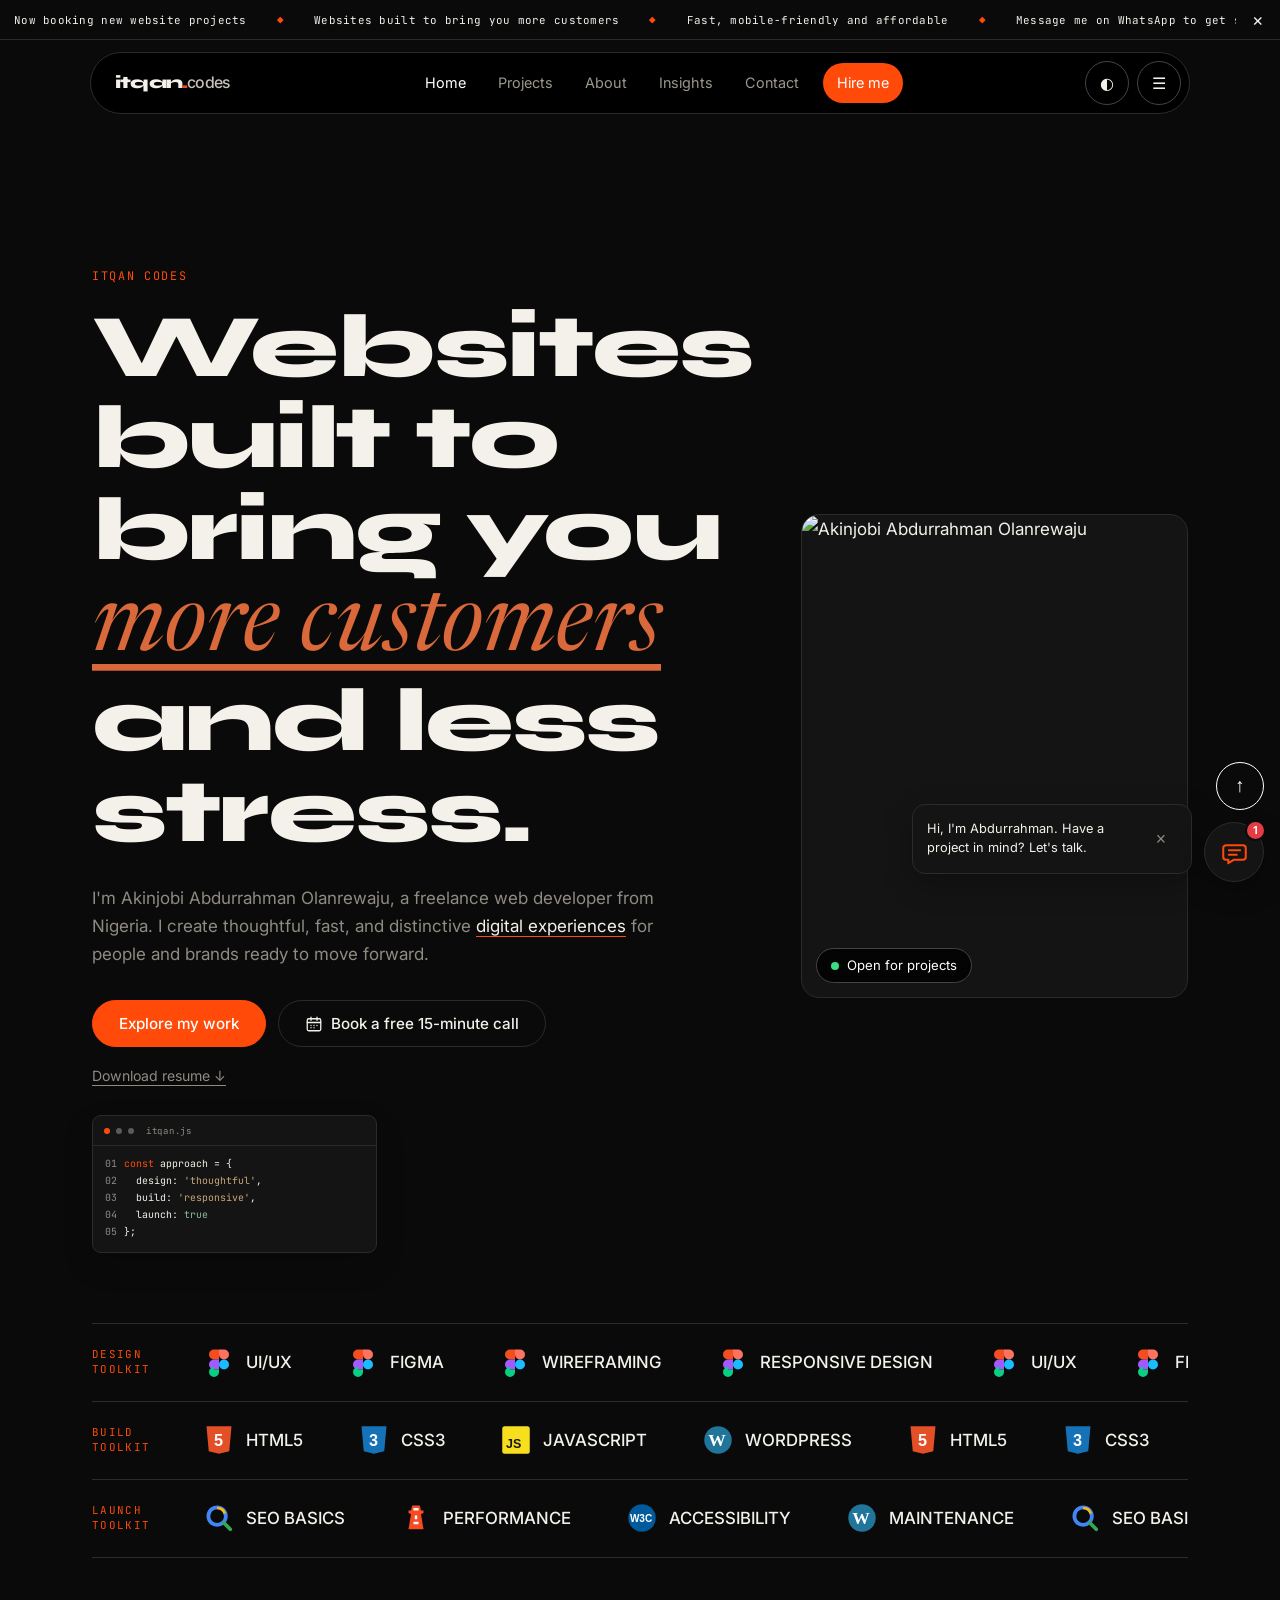
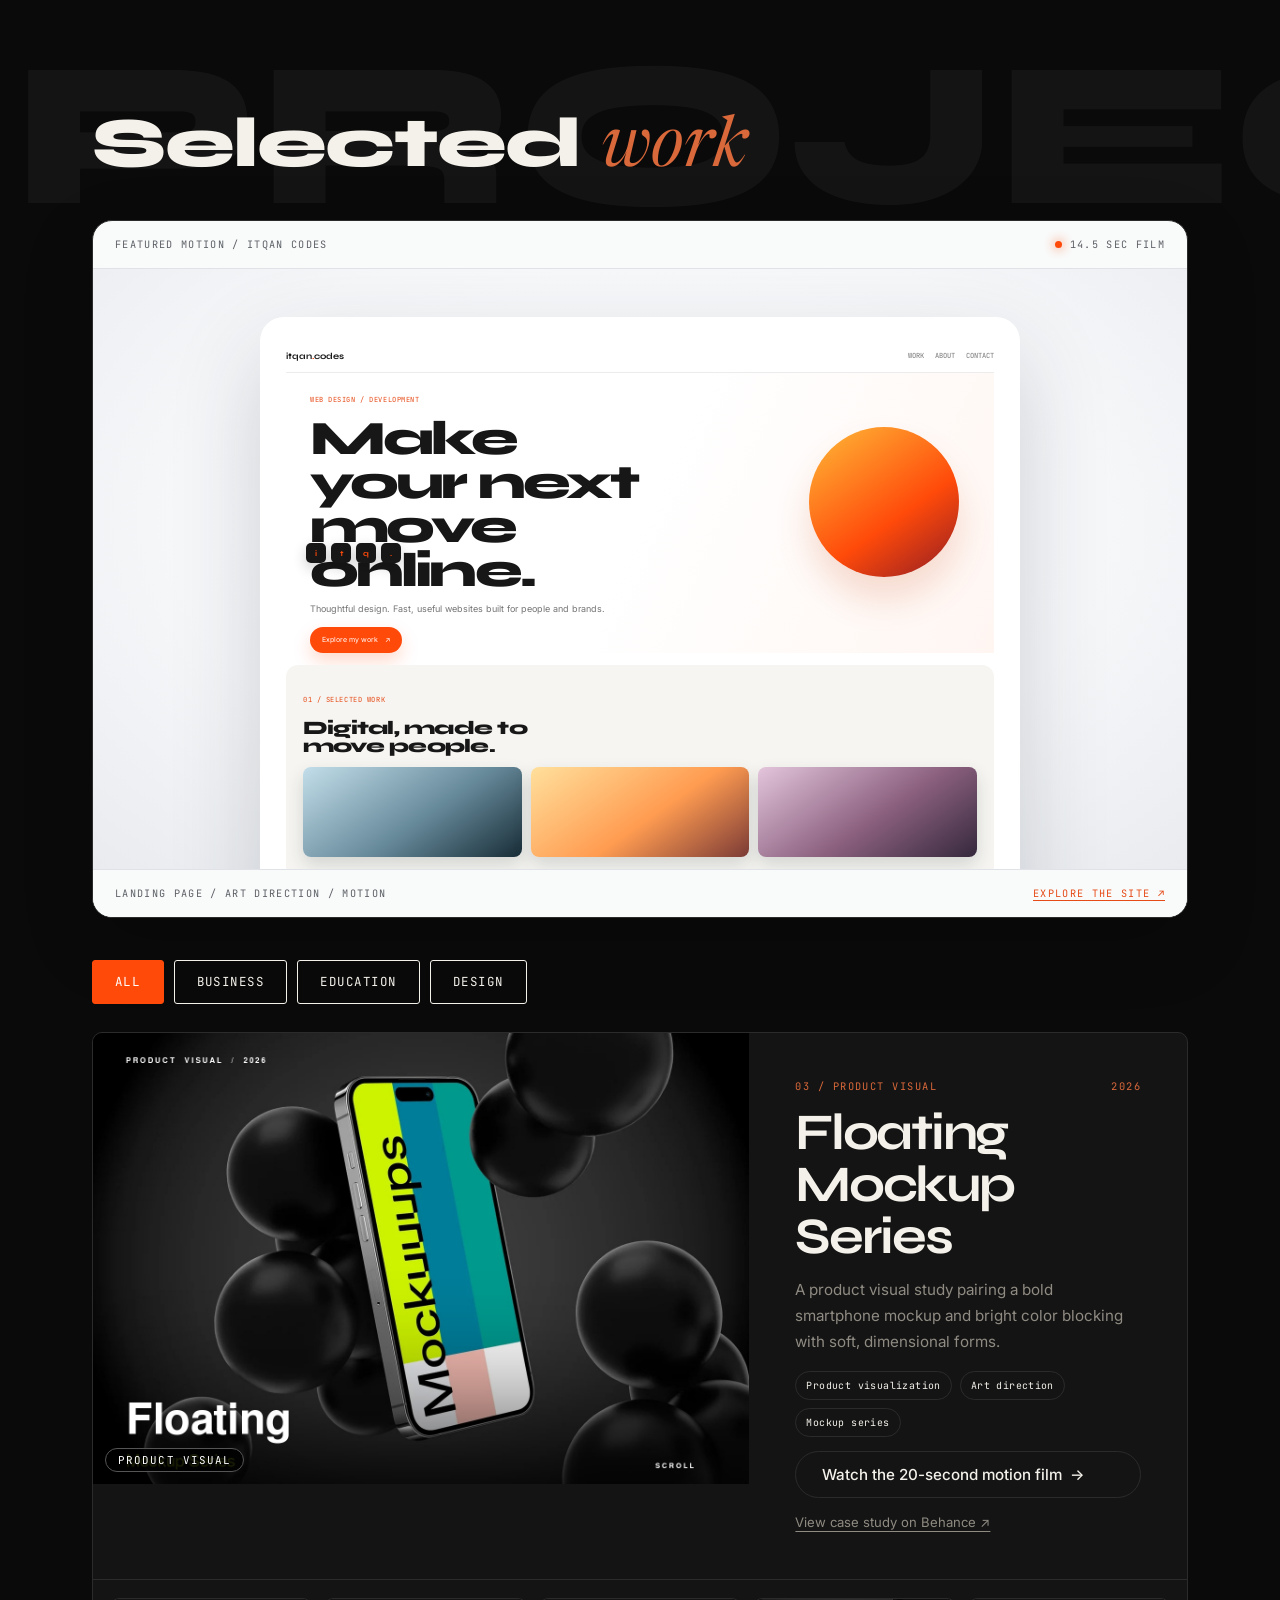
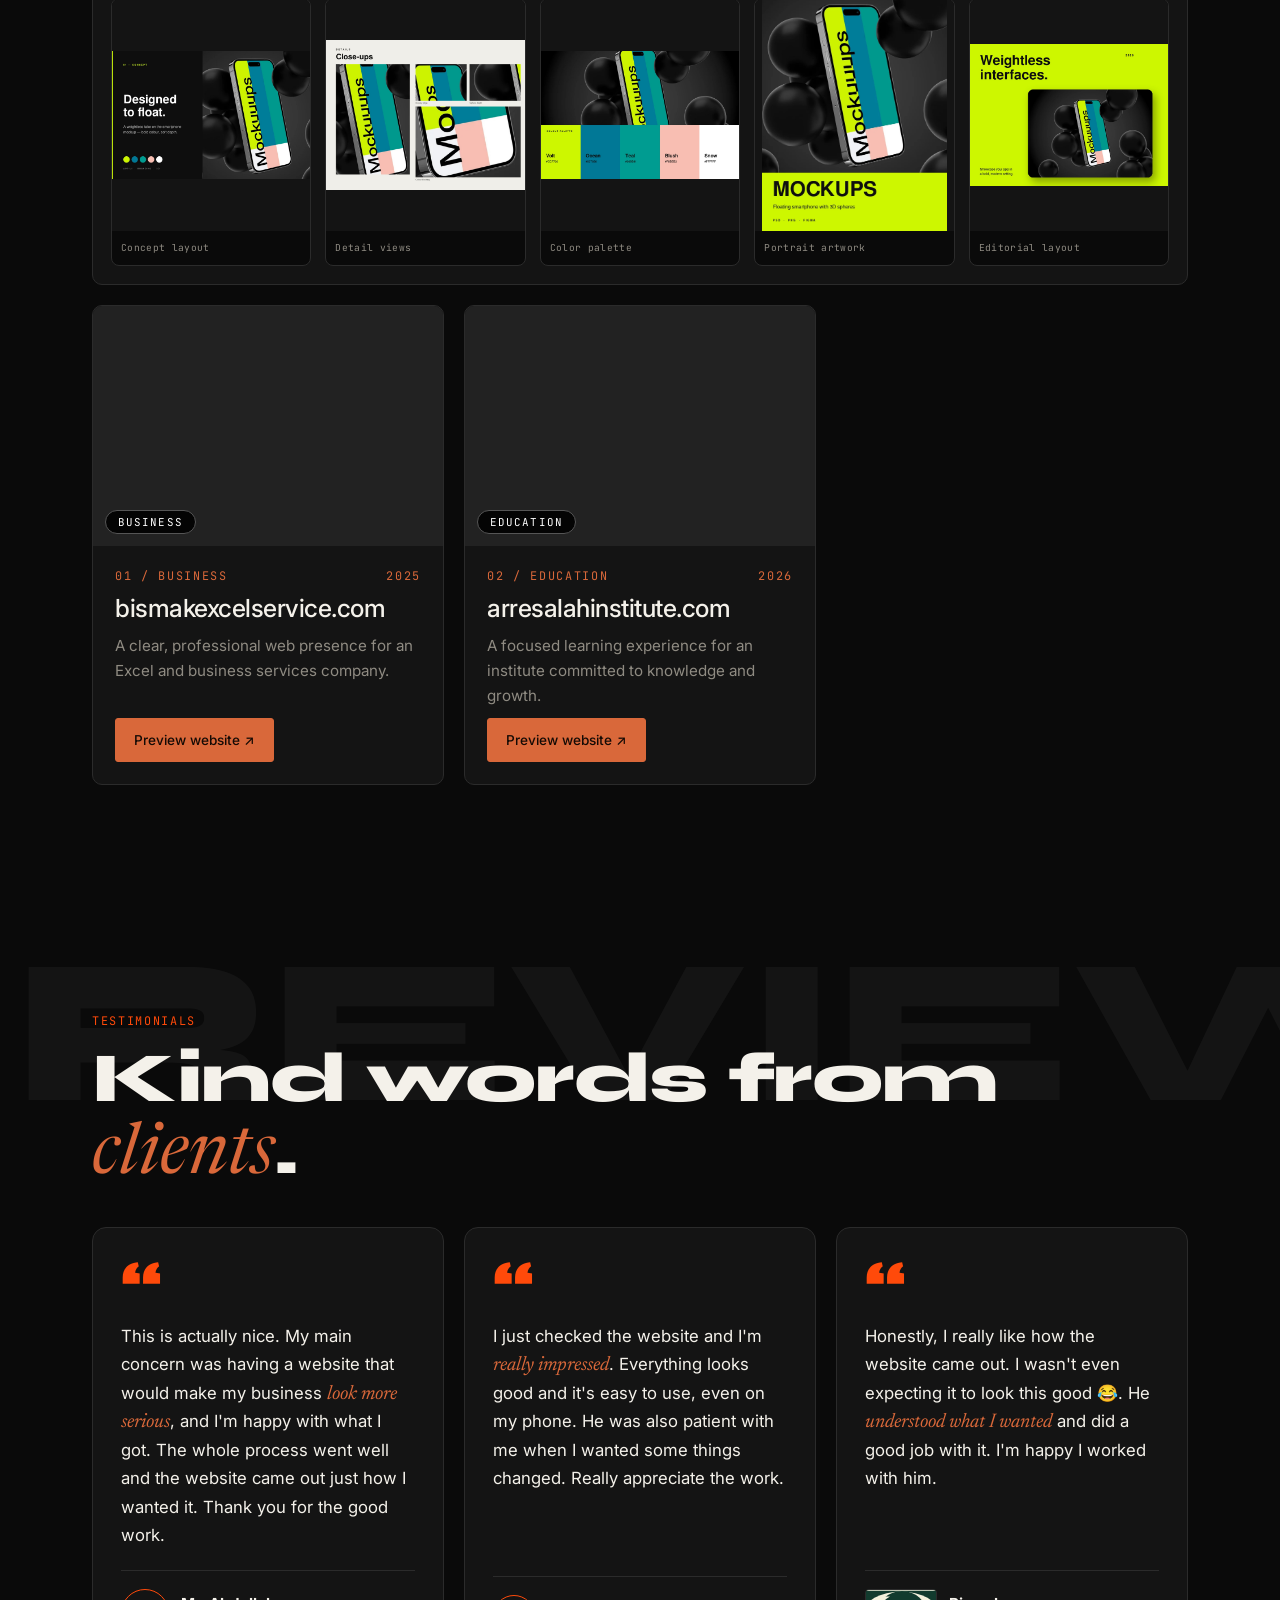
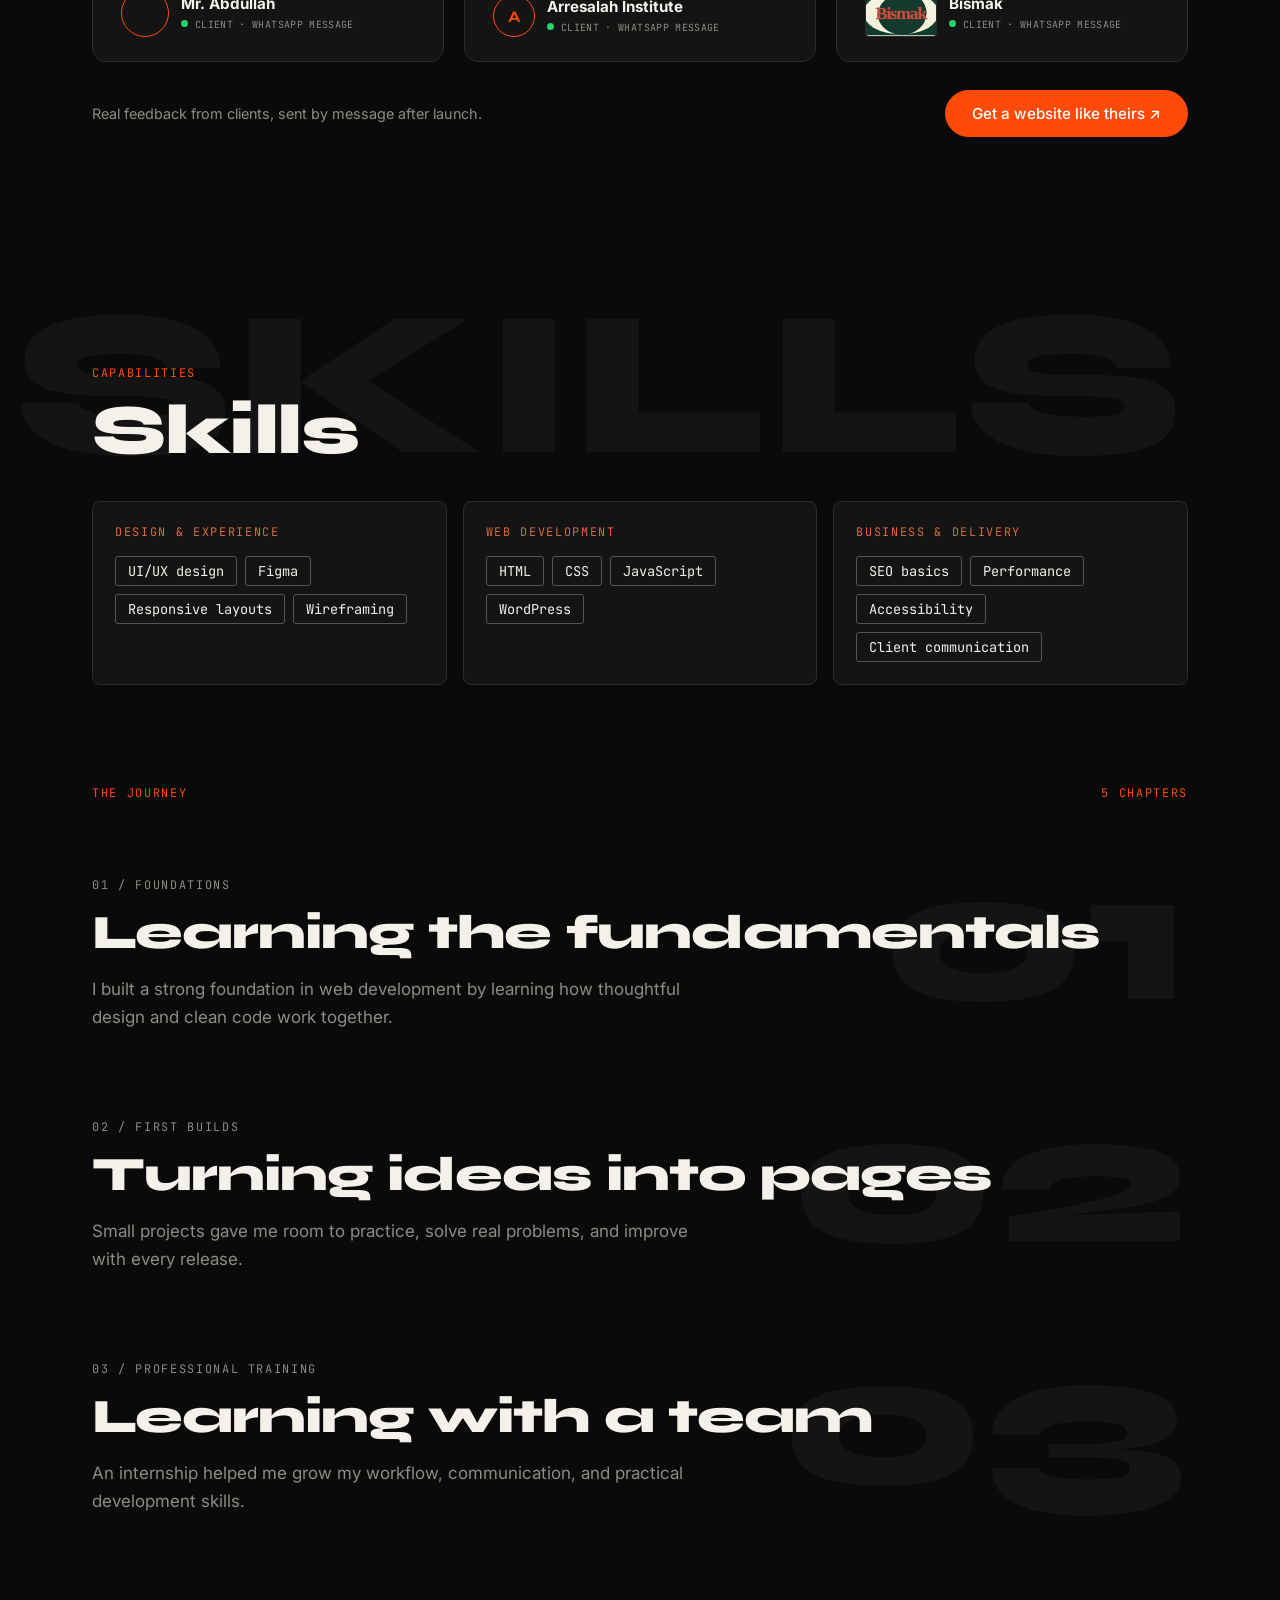
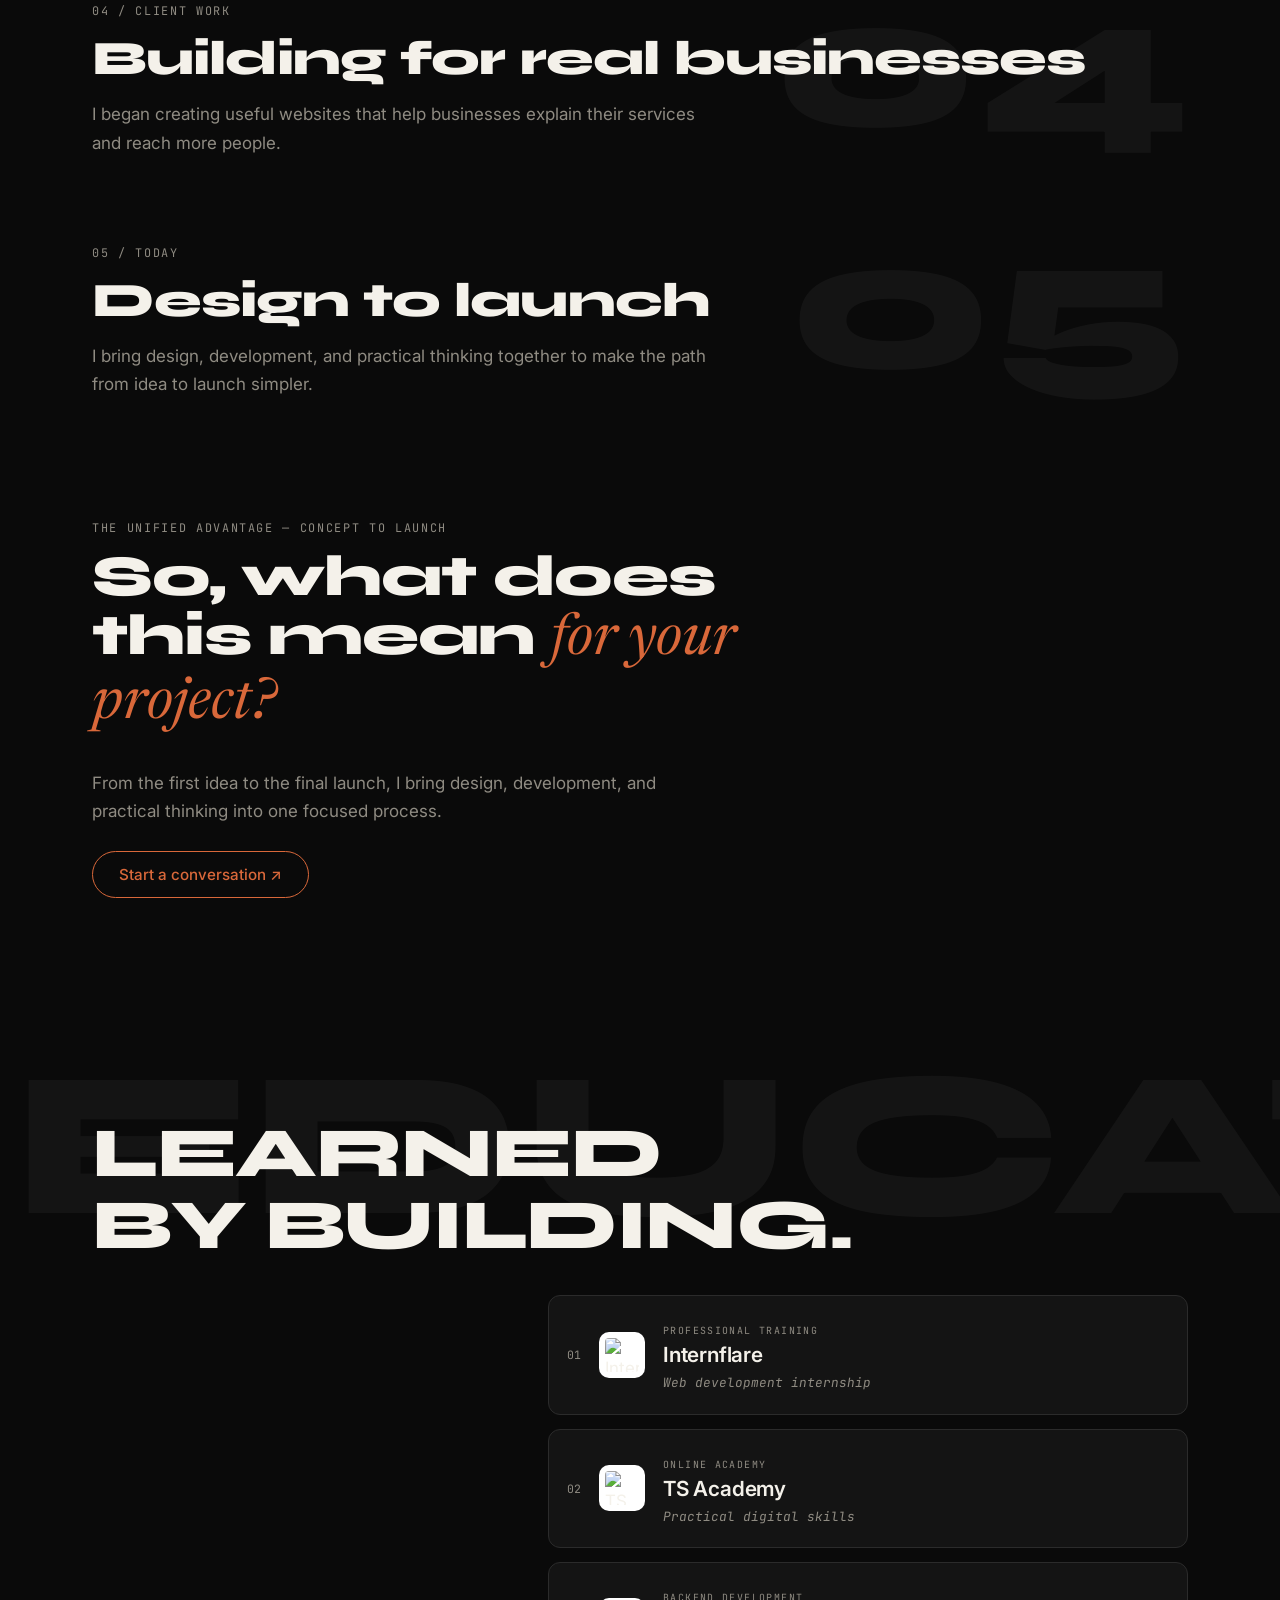
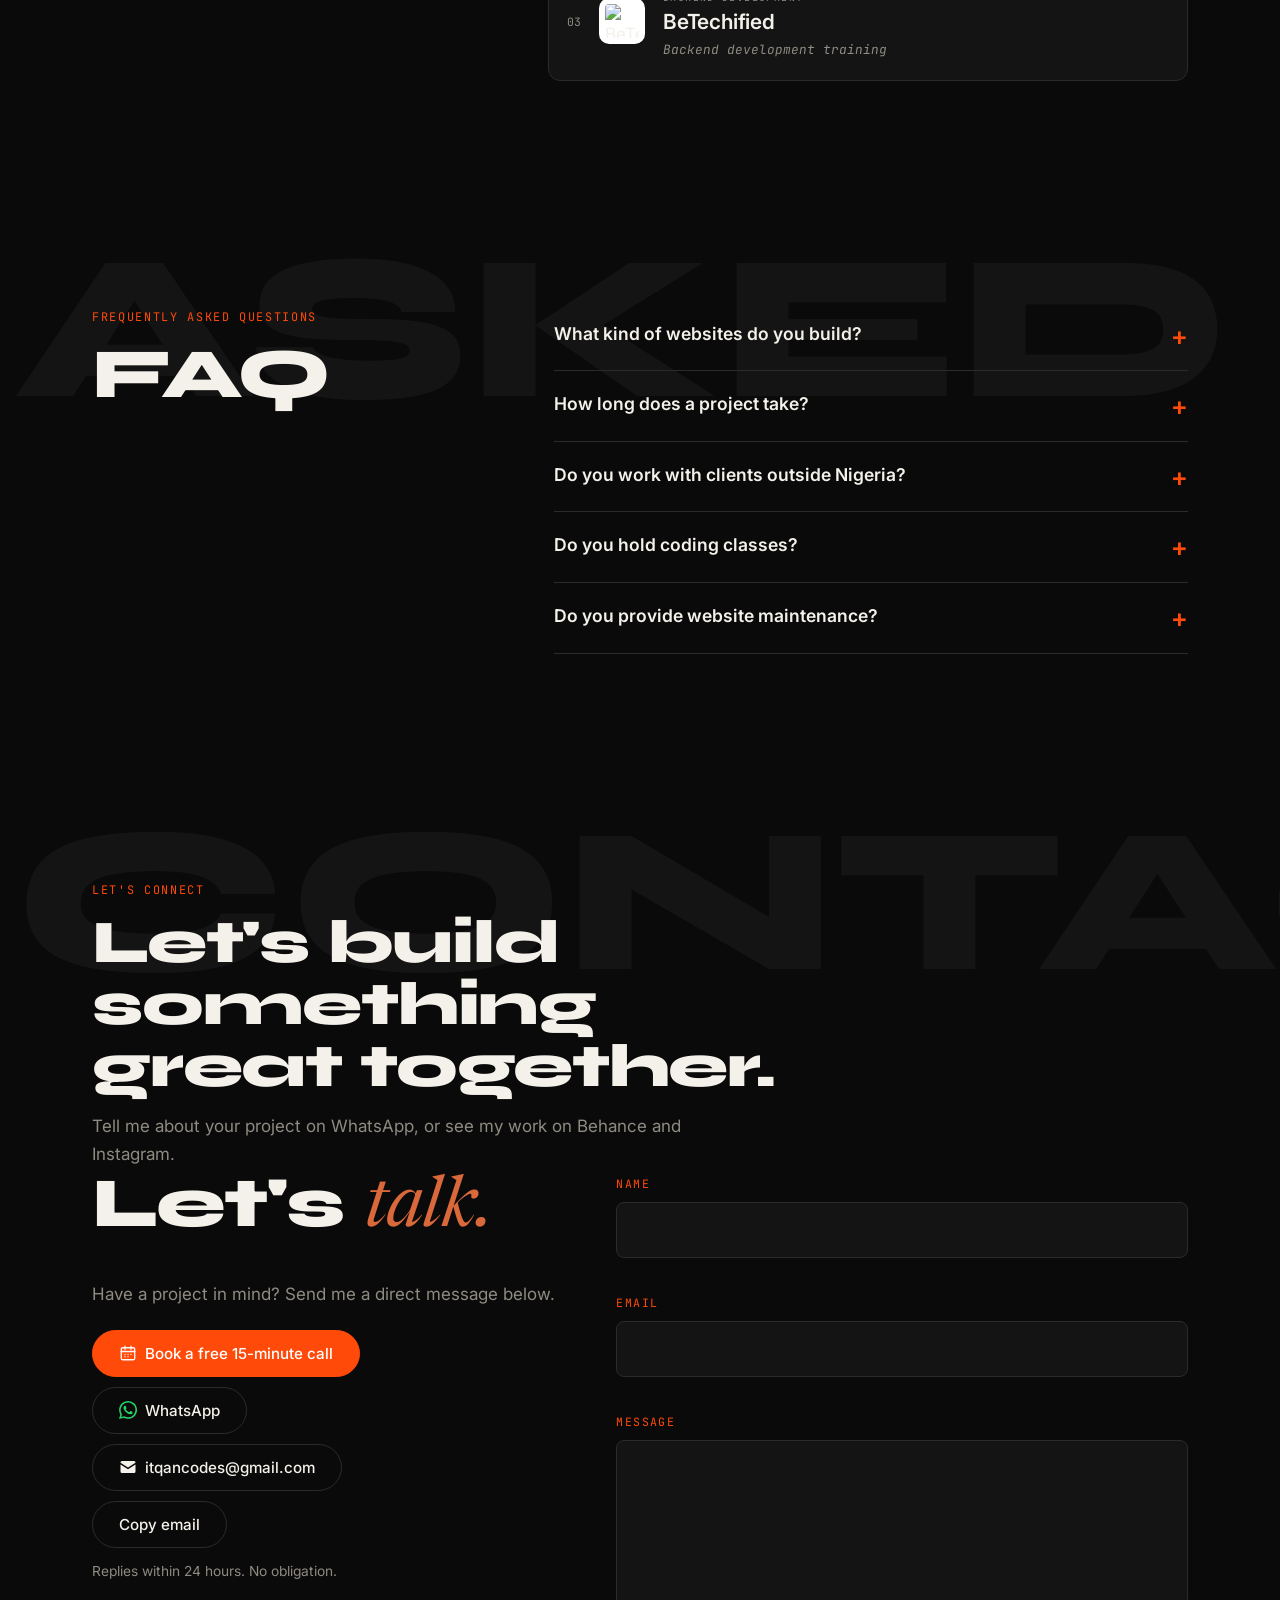
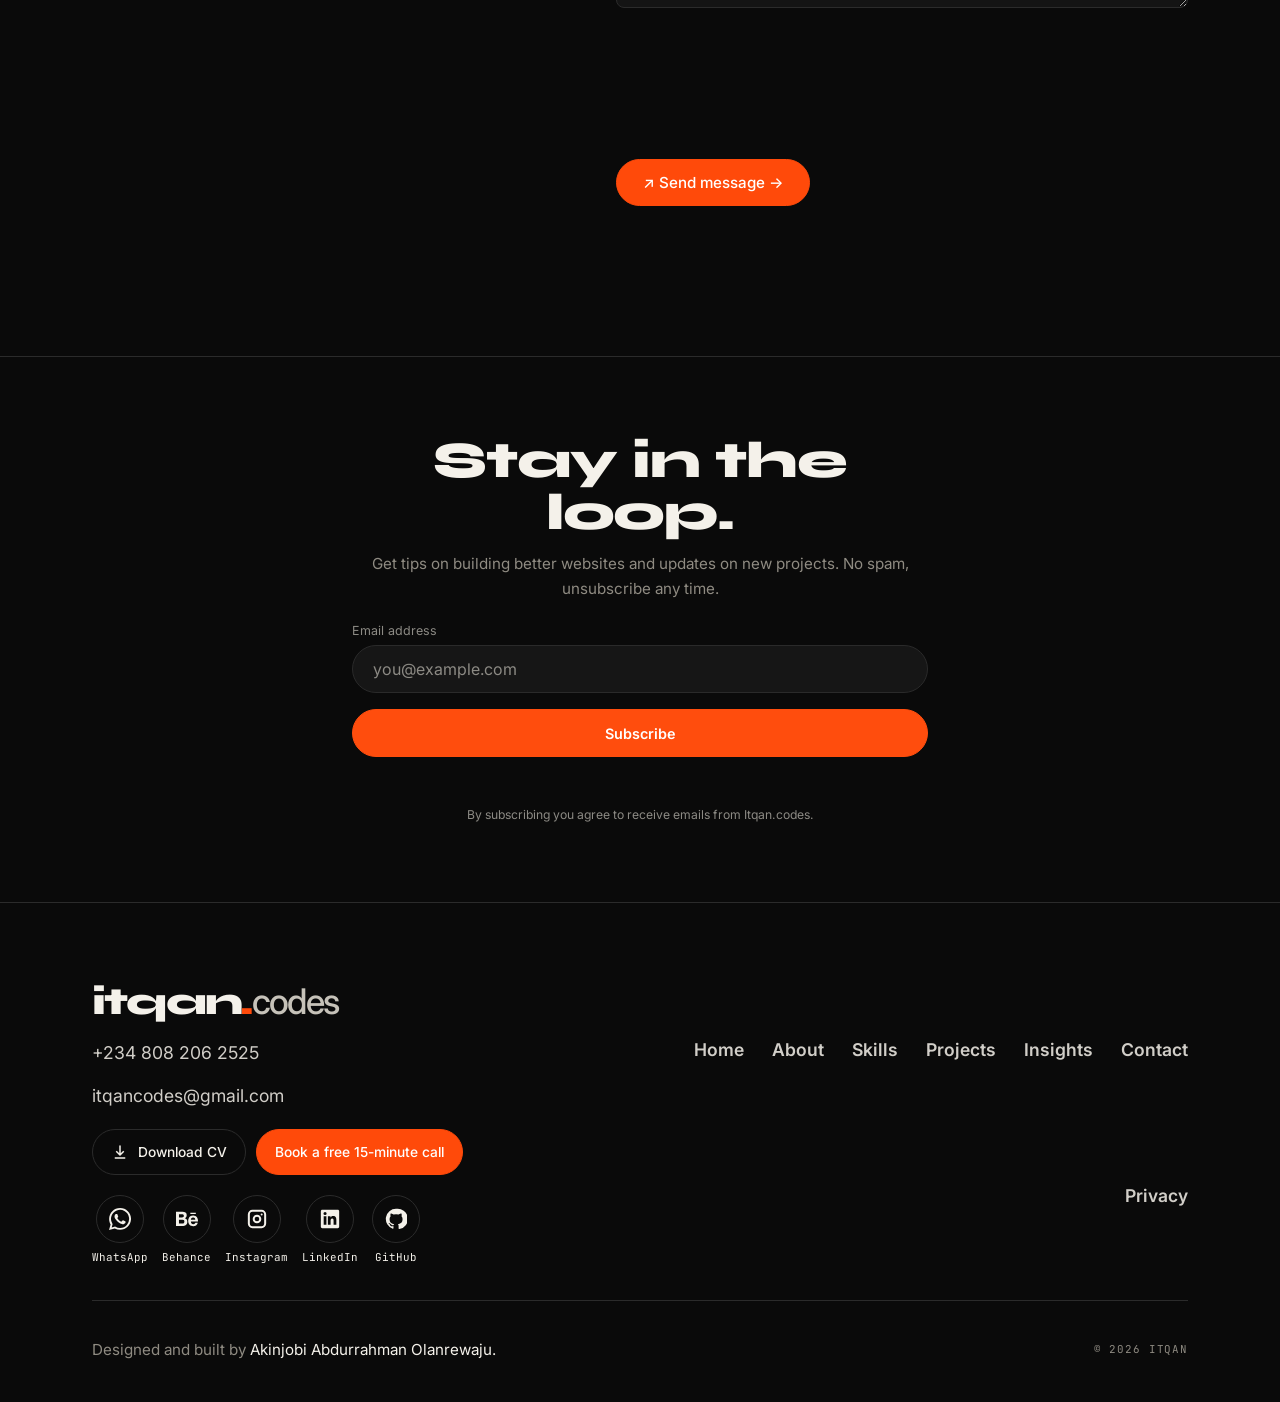
==== commit 6d617414: "Add Floating Mockup motion page" ====
--- a/index.html
+++ b/index.html
@@ -174,10 +174,11 @@
 .feature-summary p{max-width:44ch;color:var(--mute);font-size:.95rem;line-height:1.7}
 .feature-tags{display:flex;flex-wrap:wrap;gap:8px;margin-top:2px}
 .feature-tags span{padding:7px 10px;border:1px solid var(--line);border-radius:99px;color:var(--fg);font:400 .62rem var(--mo);letter-spacing:.04em}
-.feature-gallery{display:grid;grid-template-columns:repeat(3,minmax(0,1fr));gap:14px;padding:18px}
-.feature-gallery figure{min-width:0;overflow:hidden;border:1px solid var(--line);border-radius:8px;background:var(--bg)}
-.feature-gallery img{display:block;width:100%;height:auto}
-.feature-gallery figcaption{padding:9px 11px;color:var(--mute);font:400 .62rem var(--mo);letter-spacing:.05em}
+.feature-more{color:var(--mute);font-size:.82rem;text-decoration:underline;text-underline-offset:4px}.feature-more:hover{color:var(--acc)}
+.feature-gallery{display:grid;grid-template-columns:repeat(5,minmax(0,1fr));gap:14px;padding:18px}
+.feature-gallery figure{min-width:0;aspect-ratio:3/4;display:flex;flex-direction:column;overflow:hidden;border:1px solid var(--line);border-radius:8px;background:var(--bg)}
+.feature-gallery img{display:block;width:100%;height:calc(100% - 34px);object-fit:contain;background:var(--card)}
+.feature-gallery figcaption{min-height:34px;display:flex;align-items:center;padding:7px 9px;color:var(--mute);font:400 .6rem var(--mo);letter-spacing:.035em}
 @media(max-width:760px){.feature-intro{grid-template-columns:1fr}.feature-gallery{grid-template-columns:repeat(2,minmax(0,1fr));gap:10px;padding:12px}}
 @media(prefers-reduced-motion:reduce){.feature-case,.feature-case:hover{transition:none;transform:none}}
 .behance-logo{width:22px;height:22px;flex:none;display:block;vertical-align:middle}
@@ -341,6 +342,40 @@
 .chat-widget.chat-open .chat-greeting{opacity:0;transform:translateX(10px);visibility:hidden;pointer-events:none;transition:none}
 #top{opacity:0;pointer-events:none;transition:.3s}#top.show{opacity:1;pointer-events:auto}
 .rv{opacity:0;transform:translateY(20px);transition:.8s}.rv.in{opacity:1;transform:none}
+/* Selected work / continuous landing-page flyover */
+.workfilm{margin:30px 0 42px;overflow:hidden;border:1px solid var(--line);border-radius:20px;background:#f9fbfb;color:#171819;box-shadow:0 24px 70px #0003}
+.workfilm-head,.workfilm-meta{display:flex;align-items:center;justify-content:space-between;gap:14px;padding:17px 22px;font:400 .64rem var(--mo);letter-spacing:.13em;text-transform:uppercase;color:#5d6065}
+.workfilm-head{border-bottom:1px solid #dfe2e7}.workfilm-live{display:flex;align-items:center;gap:8px}.workfilm-live i{width:7px;height:7px;border-radius:50%;background:#ff4a0a;box-shadow:0 0 12px #ff4a0a;animation:wf-pulse 1.3s infinite}
+.workfilm-stage{height:clamp(360px,55vw,600px);position:relative;isolation:isolate;overflow:hidden;perspective:1500px;background:radial-gradient(ellipse at 50% 42%,#f9fbfb 0,#f6f7f9 60%,#e9ebef 100%);contain:paint}
+.workfilm-world{position:absolute;inset:0;display:grid;place-items:start center;perspective:1500px;perspective-origin:50% 55%}
+.workfilm-page{position:absolute;top:8%;width:min(72%,760px);height:1480px;padding:22px 26px;border-radius:24px;background:#fff;box-shadow:0 35px 90px #20263330;transform-origin:50% 6%;overflow:hidden;animation:wf-camera 14.5s cubic-bezier(.25,.75,.35,1) infinite;will-change:transform,filter}
+@keyframes wf-camera{0%{transform:rotateX(56deg) translate3d(0,0,0) scale(.76);filter:blur(0)}56.55%{transform:rotateX(56deg) translate3d(0,-780px,0) scale(.76);filter:blur(0)}63.8%{transform:rotateX(0) translate3d(0,-900px,0) scale(.38);filter:blur(0)}65.3%{transform:rotateX(0) translate3d(0,-900px,0) scale(.39);filter:blur(0)}68.75%{transform:rotateX(0) translate3d(0,-58px,0) scale(.91);filter:blur(0)}69%,100%{transform:rotateX(0) translate3d(0,-58px,0) scale(.91);filter:blur(0)}}
+.workfilm-page:after{content:"";position:absolute;inset:0;pointer-events:none;background:linear-gradient(180deg,transparent 0 18%,#f9fbfb00 38%,#f9fbfb 69%);opacity:0;animation:wf-mask 14.5s linear infinite}
+@keyframes wf-mask{0%,64%{opacity:0}68.7%,100%{opacity:1}}
+.wf-nav{height:34px;display:flex;align-items:center;justify-content:space-between;border-bottom:1px solid #ececec;font:700 9px var(--sy);color:#181818}.wf-nav b{color:#ff4a0a}.wf-nav span:last-child{font:7px var(--mo);color:#777}
+.wf-hero{height:280px;padding:42px 24px 20px;position:relative;display:flex;flex-direction:column;justify-content:center;background:linear-gradient(115deg,#fff 50%,#fff6f2)}
+.wf-kicker,.wf-chip{font:7px var(--mo);letter-spacing:.08em;color:#e64a16;text-transform:uppercase}.wf-hero h3{max-width:340px;margin:13px 0 8px;font:800 clamp(28px,5vw,48px)/.92 var(--sy);letter-spacing:-.06em;color:#171717}.wf-hero p{max-width:300px;font:9px/1.5 Inter,sans-serif;color:#747474}.wf-button{margin-top:12px;display:inline-flex;width:max-content;padding:8px 12px;border-radius:20px;background:#ff4a0a;color:white;font:7px Inter,sans-serif;box-shadow:0 8px 18px #ff4a0a35;transform-style:preserve-3d;animation:wf-lift 14.5s ease-out infinite}
+@keyframes wf-lift{0%,1%{transform:translateZ(0) rotateX(0)}9.3%,100%{transform:translateZ(68px) rotateX(-30deg)}}
+.wf-mark{position:absolute;right:35px;top:54px;width:150px;height:150px;border-radius:50%;background:linear-gradient(145deg,#ffbb39,#ff4a0a 60%,#8f1c24);box-shadow:0 22px 35px #ce531f30;animation:wf-mark 14.5s ease-out infinite}
+@keyframes wf-mark{0%,1%{transform:translateZ(0) rotate(0)}9.3%,100%{transform:translateZ(74px) rotate(12deg)}}
+.wf-tiles{position:absolute;left:20px;top:170px;display:flex;gap:5px;z-index:3}.wf-tiles i{width:20px;height:20px;display:grid;place-items:center;border-radius:5px;background:#171717;color:#ff4a0a;font:700 8px var(--sy);box-shadow:0 5px 14px #0003;animation:wf-tile 14.5s cubic-bezier(.2,.8,.2,1) infinite}.wf-tiles i:nth-child(2){animation-delay:.04s}.wf-tiles i:nth-child(3){animation-delay:.08s}.wf-tiles i:nth-child(4){animation-delay:.12s}
+@keyframes wf-tile{0%,1%{transform:translate3d(0,0,0) scale(1)}8%,16%{transform:translate3d(-8px,-64px,100px) scale(2.2)}30%,100%{transform:translate3d(-18px,-110px,20px) scale(1.5)}}
+.wf-section{height:230px;margin-top:12px;padding:17px;border-radius:12px;background:#f6f5f1;position:relative}.wf-section h4{font:800 19px/.95 var(--sy);letter-spacing:-.04em;margin:9px 0;color:#171717}.wf-cards{display:flex;gap:9px;margin-top:12px}.wf-card{height:90px;flex:1;border-radius:8px;background:linear-gradient(145deg,#c3deea,#678a9b 55%,#182d37);box-shadow:0 8px 18px #19252c28;animation:wf-cards 14.5s ease-out infinite}.wf-card:nth-child(2){background:linear-gradient(145deg,#ffe09c,#ff9c51 55%,#7c3b36);animation-delay:.08s}.wf-card:nth-child(3){background:linear-gradient(145deg,#e3c5dc,#8b607f 55%,#35283c);animation-delay:.15s}
+@keyframes wf-cards{0%,10%{transform:translateZ(0) rotateX(0)}18%,27%{transform:translateZ(40px) rotateX(-44deg)}32%,100%{transform:translateZ(0) rotateX(0)}}
+.wf-section.wf-testimonial{height:170px;background:#171717;color:#fff;margin-top:10px}.wf-testimonial blockquote{max-width:390px;margin-top:16px;font:italic 16px/1.2 Newsreader,serif;color:#f4f1ea}.wf-testimonial cite{display:block;margin-top:12px;font:7px var(--mo);letter-spacing:.1em;color:#ff794c;font-style:normal;transform-origin:50% 100%;animation:wf-quote 14.5s ease-out infinite}
+@keyframes wf-quote{0%,36%{transform:translateZ(0) rotateX(0)}43.5%,53%{transform:translateZ(112px) rotateX(-30deg)}58%,100%{transform:translateZ(0) rotateX(0)}}
+.wf-section.wf-about{height:200px;background:#fff}.wf-chips{display:flex;gap:6px;flex-wrap:wrap;margin-top:14px}.wf-chips span{padding:6px 9px;border:1px solid #dedede;border-radius:20px;font:7px var(--mo);color:#4a4a4a;box-shadow:0 4px 12px #0001;animation:wf-chips 14.5s ease-out infinite}.wf-chips span:nth-child(2){animation-delay:.1s}.wf-chips span:nth-child(3){animation-delay:.2s}
+@keyframes wf-chips{0%,36%{transform:translateZ(0) rotateX(0)}44%,54%{transform:translateZ(50px) rotateX(-48deg)}60%,100%{transform:translateZ(0) rotateX(0)}}
+.workfilm-end{position:absolute;inset:0;z-index:4;display:grid;place-items:center;opacity:0;background:linear-gradient(180deg,#f9fbfb00 0%,#f9fbfb 24%,#f9fbfb 100%);animation:wf-end 14.5s linear infinite;pointer-events:none}
+@keyframes wf-end{0%,68.7%{opacity:0}69.2%,100%{opacity:1}}
+.wf-end-card{width:min(80%,900px);min-height:62%;position:relative;display:flex;flex-direction:column;justify-content:center;padding:clamp(26px,6vw,70px);border-radius:24px;background:#fff;box-shadow:0 24px 80px #20263324;animation:wf-card 14.5s ease-out infinite}
+@keyframes wf-card{0%,68%{transform:scale(.94)}73%,100%{transform:scale(1)}}
+.wf-badge{align-self:flex-start;margin-bottom:20px;padding:8px 13px;border:1px solid #e4e5e8;border-radius:30px;background:#fff;font:600 12px Inter,sans-serif;color:#202124}.wf-badge b{color:#ff4a0a;font-family:var(--sy)}
+.wf-end-card h3{font:500 clamp(36px,7.2vw,74px)/.98 Inter,sans-serif;letter-spacing:-.055em;color:#18191c}.wf-end-card h3 em{display:block;margin-top:8px;font:italic 500 clamp(38px,7.6vw,82px)/.95 Newsreader,serif;color:#8b8b92}
+.wf-end-tiles{position:absolute;top:-18px;right:-10px;display:flex;gap:7px;transform:rotate(8deg)}.wf-end-tiles i{width:38px;height:38px;border-radius:9px;background:#171717;color:#ff4a0a;display:grid;place-items:center;font:800 13px var(--sy);box-shadow:0 9px 22px #0003}.workfilm-meta{border-top:1px solid #dfe2e7;background:#f9fbfb}.workfilm-meta a{color:#e64a16;text-decoration:underline;text-underline-offset:3px}
+@keyframes wf-pulse{50%{opacity:.3;transform:scale(.7)}}
+@media(max-width:620px){.workfilm{margin:24px 0 32px;border-radius:15px}.workfilm-head,.workfilm-meta{padding:13px 14px;font-size:.51rem;letter-spacing:.08em}.workfilm-stage{height:430px}.workfilm-page{top:10%;width:86%;height:1200px;padding:17px 16px}.wf-hero{height:250px;padding:34px 12px 16px}.wf-hero h3{max-width:220px;font-size:35px}.wf-hero p{max-width:190px;font-size:8px}.wf-mark{width:88px;height:88px;right:15px;top:43px}.wf-tiles{left:12px;top:163px}.wf-section{height:205px;padding:13px}.wf-section h4{font-size:16px}.wf-card{height:72px}.wf-section.wf-about{height:170px}.wf-section.wf-testimonial{height:150px}.wf-testimonial blockquote{font-size:14px}.wf-end-card{width:88%;min-height:55%;padding:25px 20px;border-radius:20px}.wf-badge{font-size:10px}.wf-end-tiles i{width:30px;height:30px}}
+@media(prefers-reduced-motion:reduce){.workfilm-live i,.workfilm-page,.workfilm-page:after,.wf-button,.wf-mark,.wf-tiles i,.wf-card,.wf-testimonial cite,.wf-chips span,.workfilm-end,.wf-end-card{animation:none!important}.workfilm-page{transform:rotateX(0) translateY(-58px) scale(.91)}.workfilm-page:after{opacity:0}.workfilm-end{opacity:1;background:none}.wf-end-card{transform:none}}
 @media(prefers-reduced-motion:reduce){html{scroll-behavior:auto}.tc-track{scroll-behavior:auto}.trk,.badge i{animation:none}.wd>span{transform:none;animation:none}.hero-emphasis{animation:none;background-size:100% .075em}.logo,.logo-dot,.footer-icons a,.footer-icons a::after,.footer-nav a::after,.calendly-booking,.hero-resume,#ov .ov-book-link,.footer-book{transition:none;animation:none;transform:none}#ov,#ov.open{transition:none}#ov .ov-link,#ov.open .ov-link{animation:none;opacity:1;transition:none}#ov .ov-info,#ov.open .ov-info{animation:none;opacity:1;transform:none}#ov .x{transition:none;transform:none}.rv{transform:none}}
 </style>
 </head>
@@ -419,14 +454,30 @@
  <div class="mq" id="mq"></div>
 </div></section>
 
+
+
 <section id="projects"><div class="ghost" aria-hidden="true">Projects</div><div class="wrap">
  <h2>Selected <em>work</em></h2>
+ <article class="workfilm" aria-label="Featured motion project: Itqan landing page flyover">
+  <div class="workfilm-head"><span>FEATURED MOTION / ITQAN CODES</span><span class="workfilm-live"><i aria-hidden="true"></i> 14.5 SEC FILM</span></div>
+  <div class="workfilm-stage" role="img" aria-label="Continuous cinematic flyover of the Itqan portfolio, rising from the hero across selected projects and client testimonial before resolving into a title card.">
+   <div class="workfilm-world" aria-hidden="true"><div class="workfilm-page">
+    <div class="wf-nav"><span>itqan<b>.</b>codes</span><span>WORK　 ABOUT　 CONTACT</span></div>
+    <div class="wf-hero"><span class="wf-kicker">WEB DESIGN / DEVELOPMENT</span><h3>Make your next<br>move online.</h3><p>Thoughtful design. Fast, useful websites built for people and brands.</p><span class="wf-button">Explore my work　↗</span><span class="wf-mark"></span><span class="wf-tiles"><i>i</i><i>t</i><i>q</i><i>.</i></span></div>
+    <div class="wf-section"><span class="wf-kicker">01 / SELECTED WORK</span><h4>Digital, made to<br>move people.</h4><div class="wf-cards"><i class="wf-card"></i><i class="wf-card"></i><i class="wf-card"></i></div></div>
+    <div class="wf-section wf-testimonial"><span class="wf-kicker">A NOTE FROM A CLIENT</span><blockquote>“He understood what I wanted and did a good job with it.”</blockquote><cite>BISMAK / CLIENT</cite></div>
+    <div class="wf-section wf-about"><span class="wf-kicker">02 / DESIGN TO LAUNCH</span><h4>Clear thinking.<br>Considered details.</h4><div class="wf-chips"><span>DESIGN</span><span>DEVELOPMENT</span><span>RESPONSIVE</span></div></div>
+   </div></div>
+   <div class="workfilm-end" aria-hidden="true"><div class="wf-end-card"><span class="wf-badge"><b>itqan.</b>codes　 /　 AKINJOBI ABDURRAHMAN</span><h3>Make it matter.<em>With intention.</em></h3><span class="wf-end-tiles"><i>i</i><i>t</i></span></div></div>
+  </div>
+  <div class="workfilm-meta"><span>LANDING PAGE / ART DIRECTION / MOTION</span><a href="#home" aria-label="Visit the Itqan landing page">EXPLORE THE SITE ↗</a></div>
+ </article>
  <div class="fl"><button class="on" data-f="all">ALL</button><button data-f="Business">BUSINESS</button><button data-f="Education">EDUCATION</button><button data-f="Design">DESIGN</button></div>
  <div class="grid">
   <article class="card feature-case" data-c="Design">
    <div class="feature-intro">
     <div class="feature-cover"><img src="assets/01_hero_cover.jpg" alt="Floating Mockup Series hero artwork with a colorful smartphone among dark spheres" loading="lazy"><span class="cat">Product visual</span></div>
-    <div class="feature-summary"><span class="mono"><span>03 / Product visual</span><span>2026</span></span><h3>Floating Mockup Series</h3><p>A product visual study pairing a bold smartphone mockup and bright color blocking with soft, dimensional forms.</p><div class="feature-tags"><span>Product visualization</span><span>Art direction</span><span>Mockup series</span></div><a class="btn" href="https://www.behance.net/gallery/257304907/Website-Design-Development" target="_blank" rel="noopener noreferrer" aria-label="View Floating Mockup Series on Behance">View project on Behance <span aria-hidden="true">↗</span></a></div>
+    <div class="feature-summary"><span class="mono"><span>03 / Product visual</span><span>2026</span></span><h3>Floating Mockup Series</h3><p>A product visual study pairing a bold smartphone mockup and bright color blocking with soft, dimensional forms.</p><div class="feature-tags"><span>Product visualization</span><span>Art direction</span><span>Mockup series</span></div><a class="btn" href="floating-mockup.html" aria-label="Watch the 20-second Floating Mockup Series motion film">Watch the 20-second motion film <span aria-hidden="true">&#8594;</span></a> <a class="feature-more" href="https://www.behance.net/gallery/257304907/Website-Design-Development" target="_blank" rel="noopener noreferrer">View case study on Behance &#8599;</a></div>
    </div>
    <div class="feature-gallery" role="group" aria-label="Floating Mockup Series project images">
     <figure><img src="assets/02_split_layout.jpg" alt="Split layout showing the phone mockup, concept copy, and color swatches" loading="lazy"><figcaption>Concept layout</figcaption></figure>
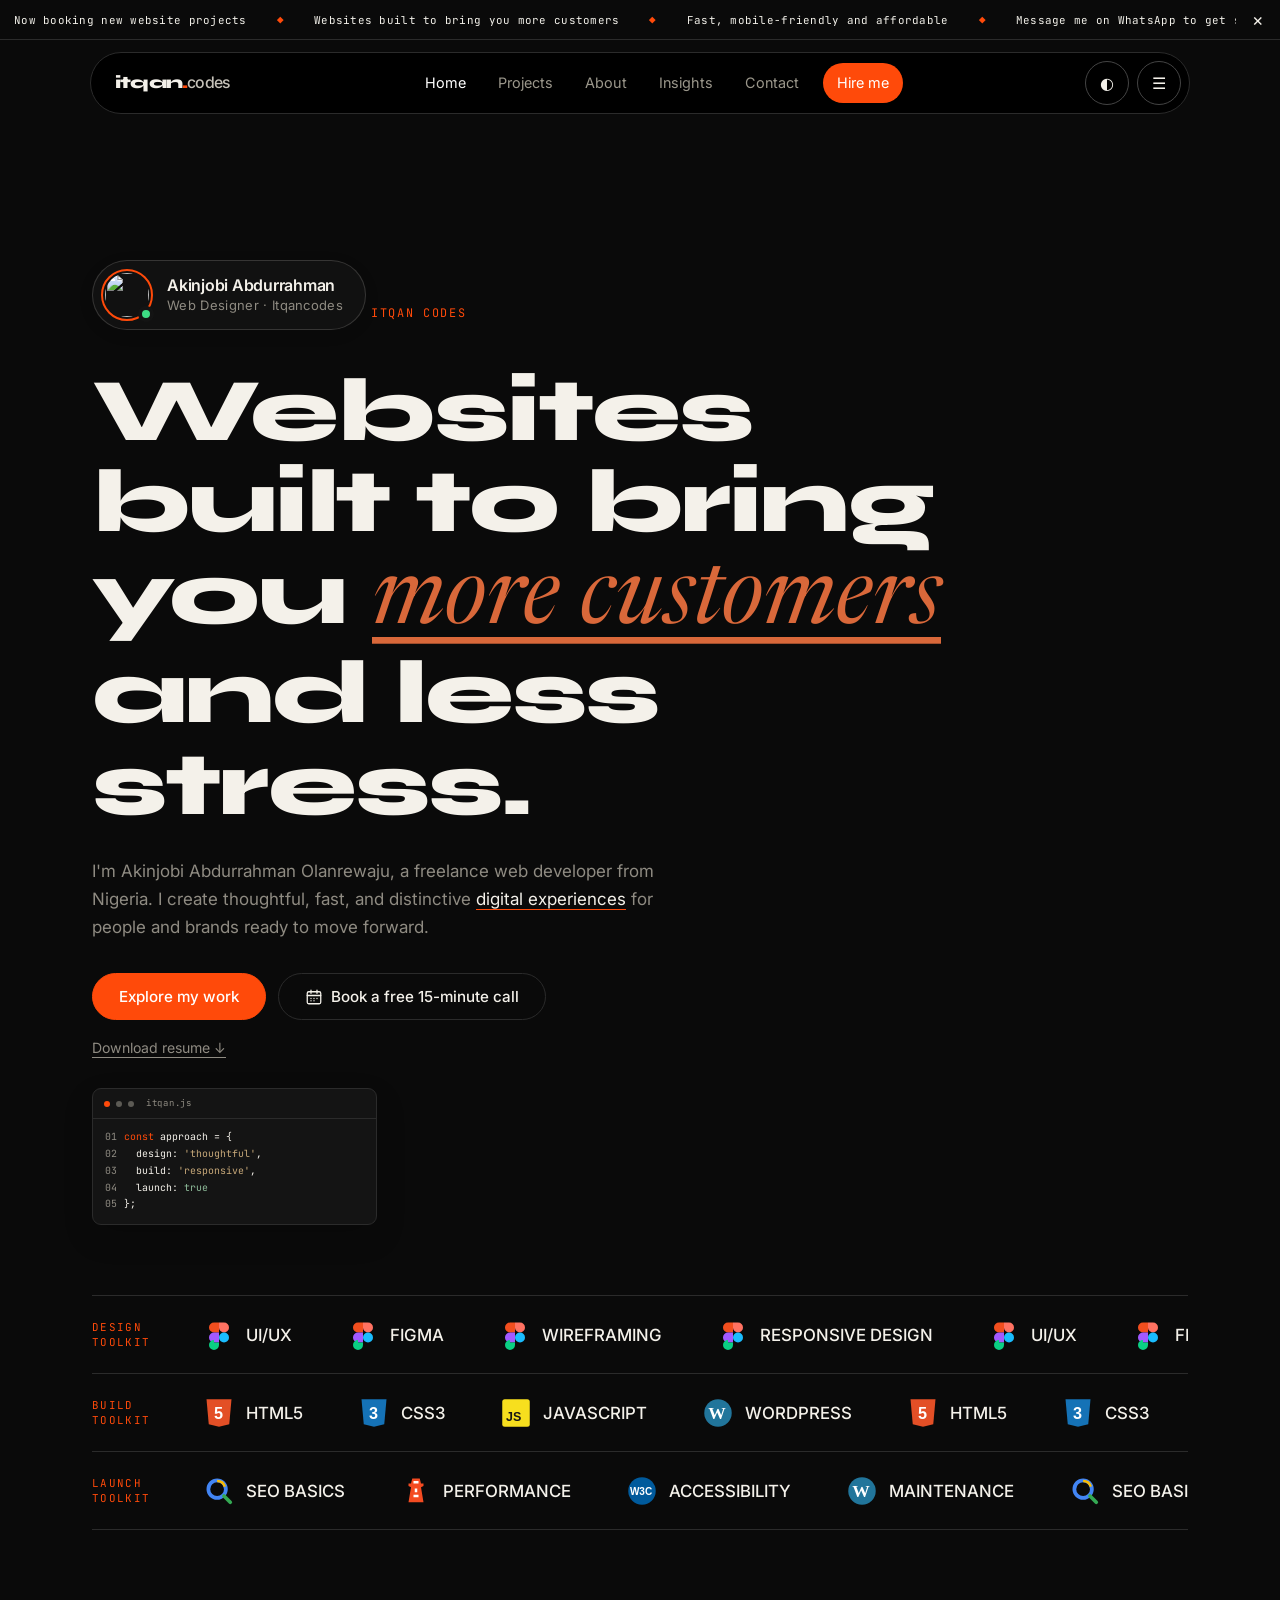
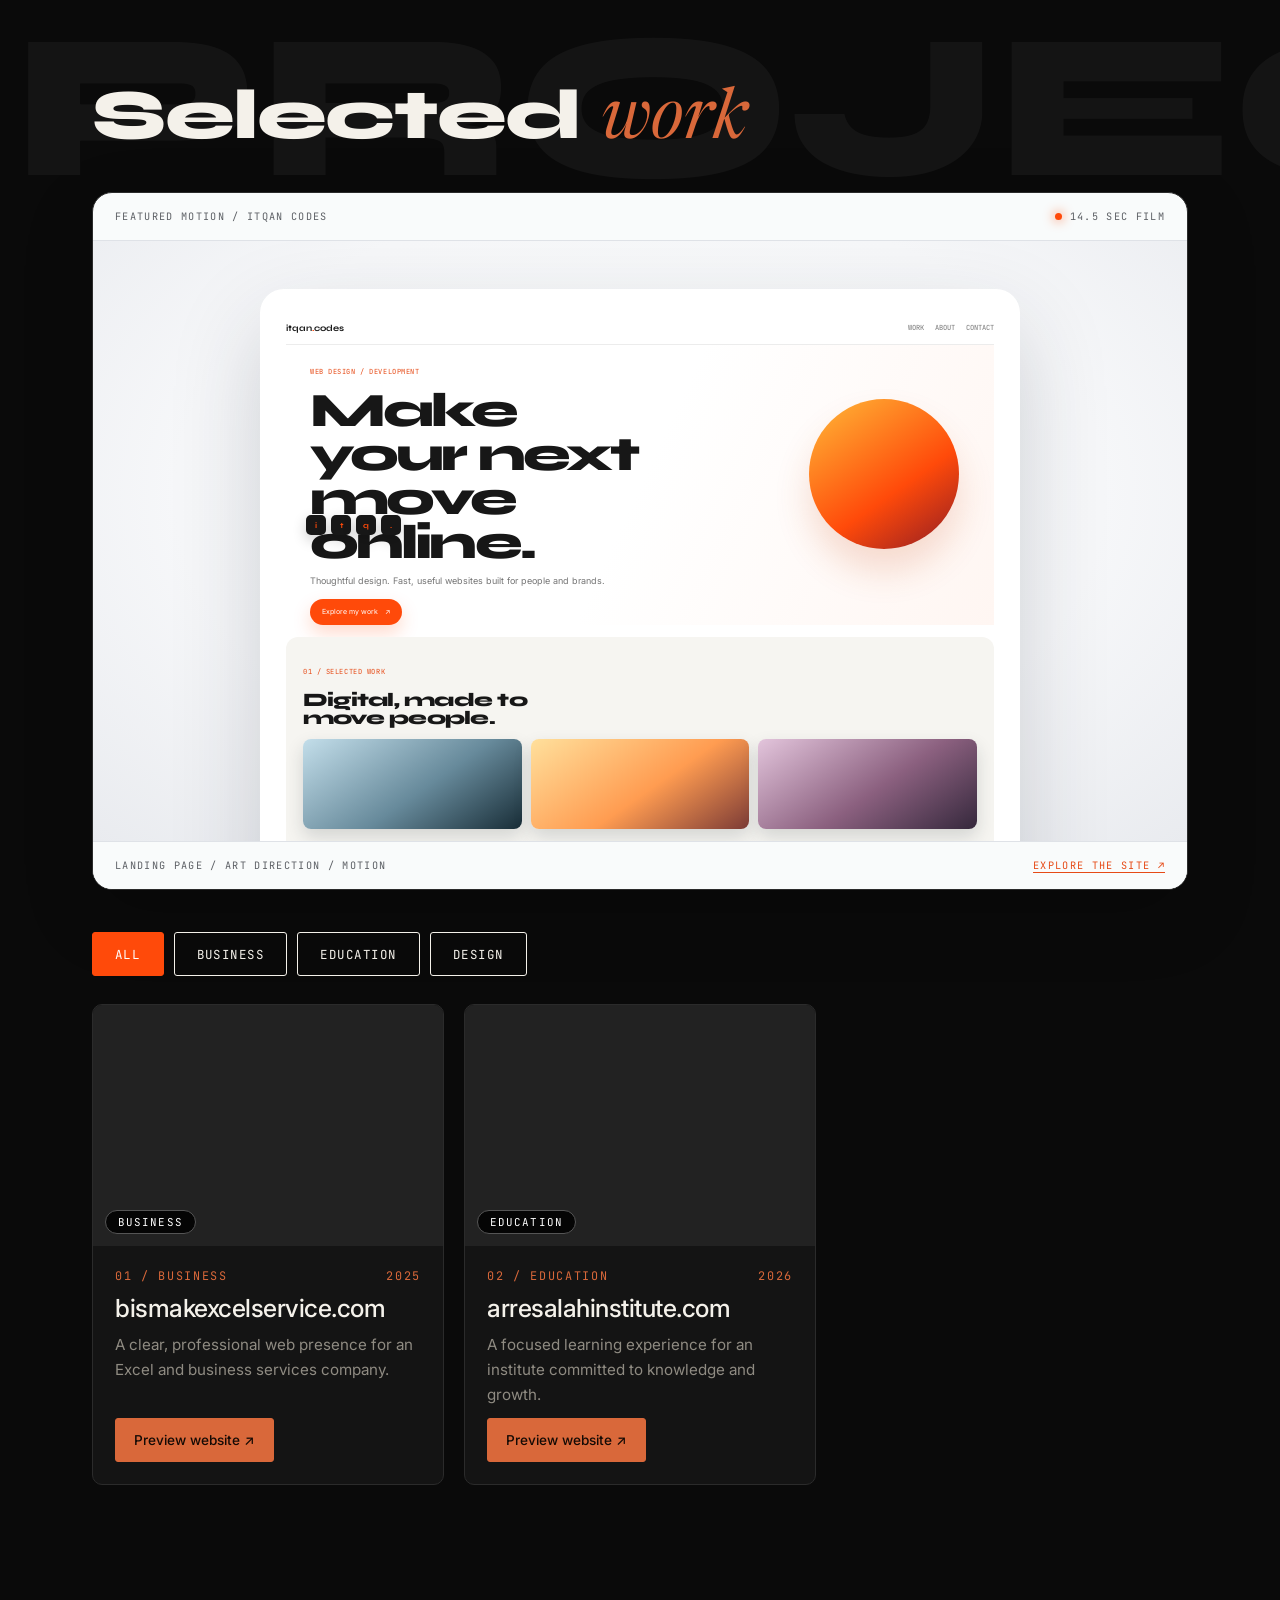
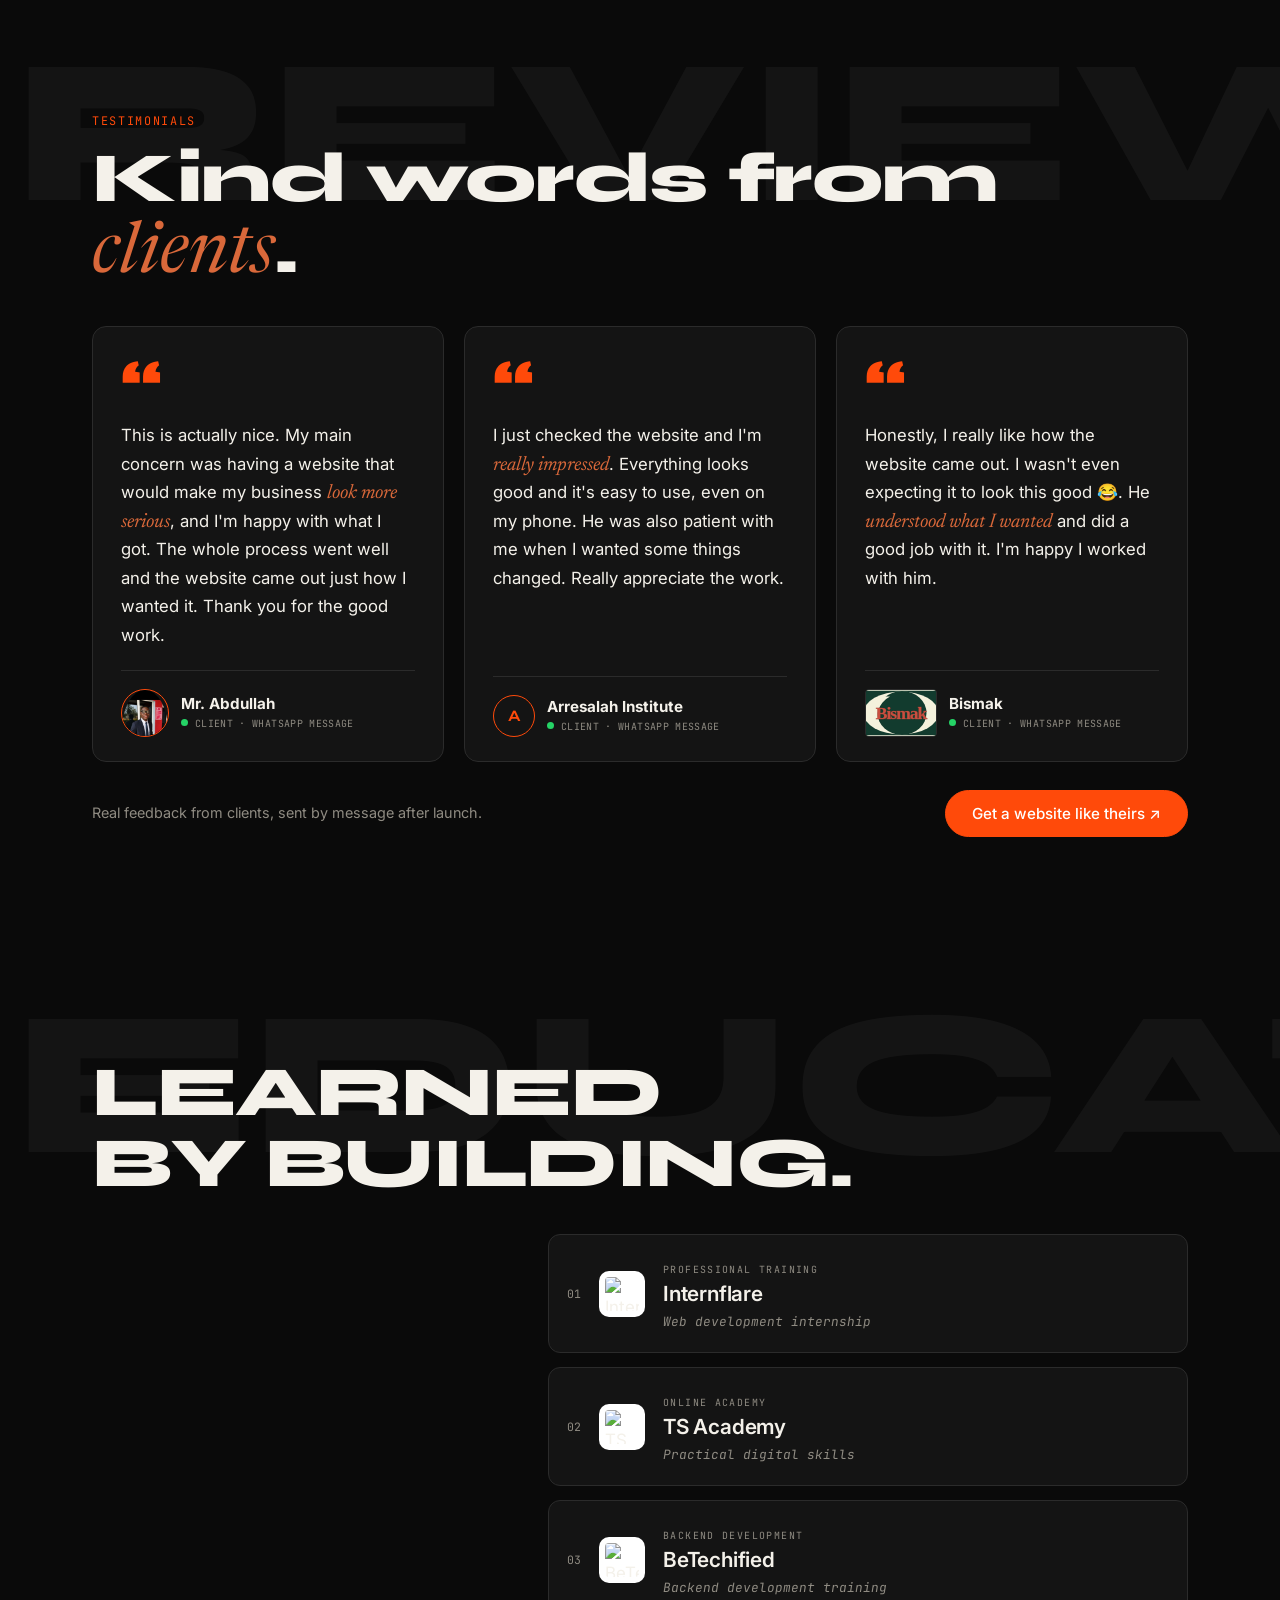
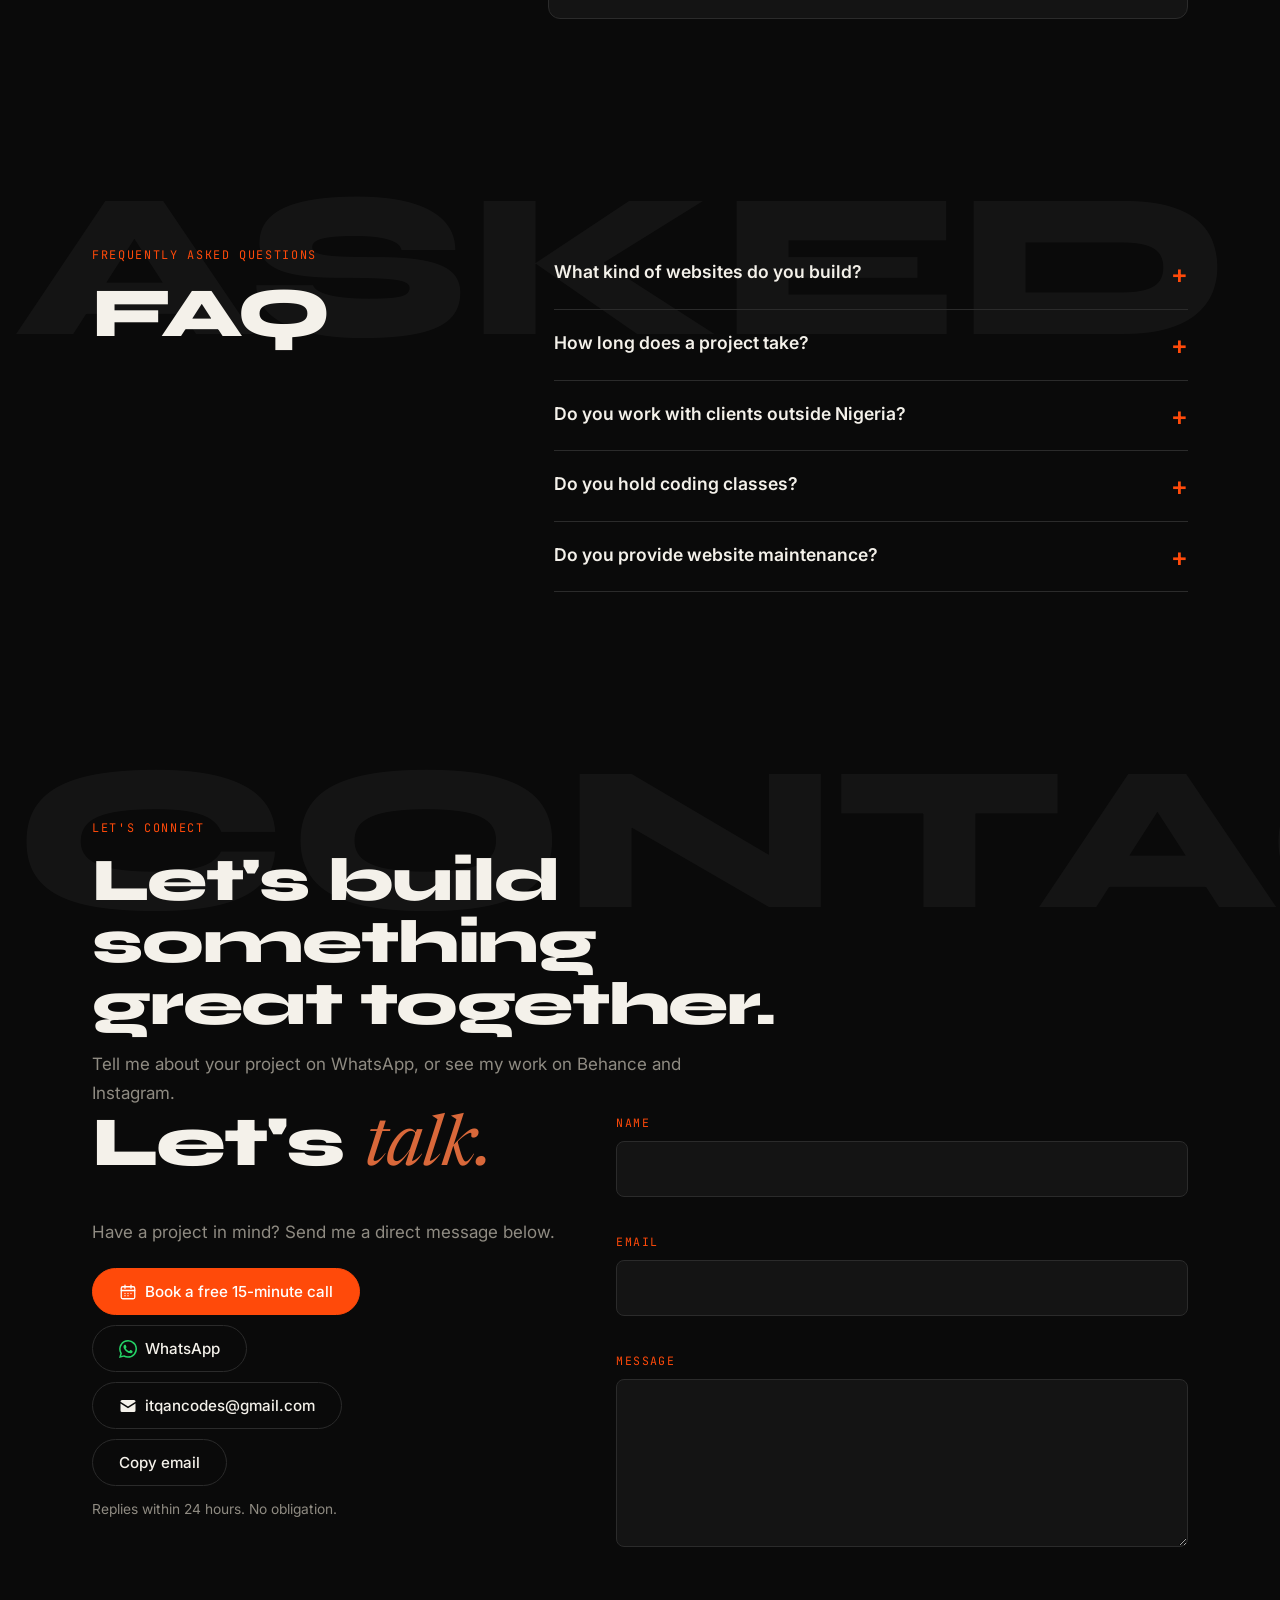
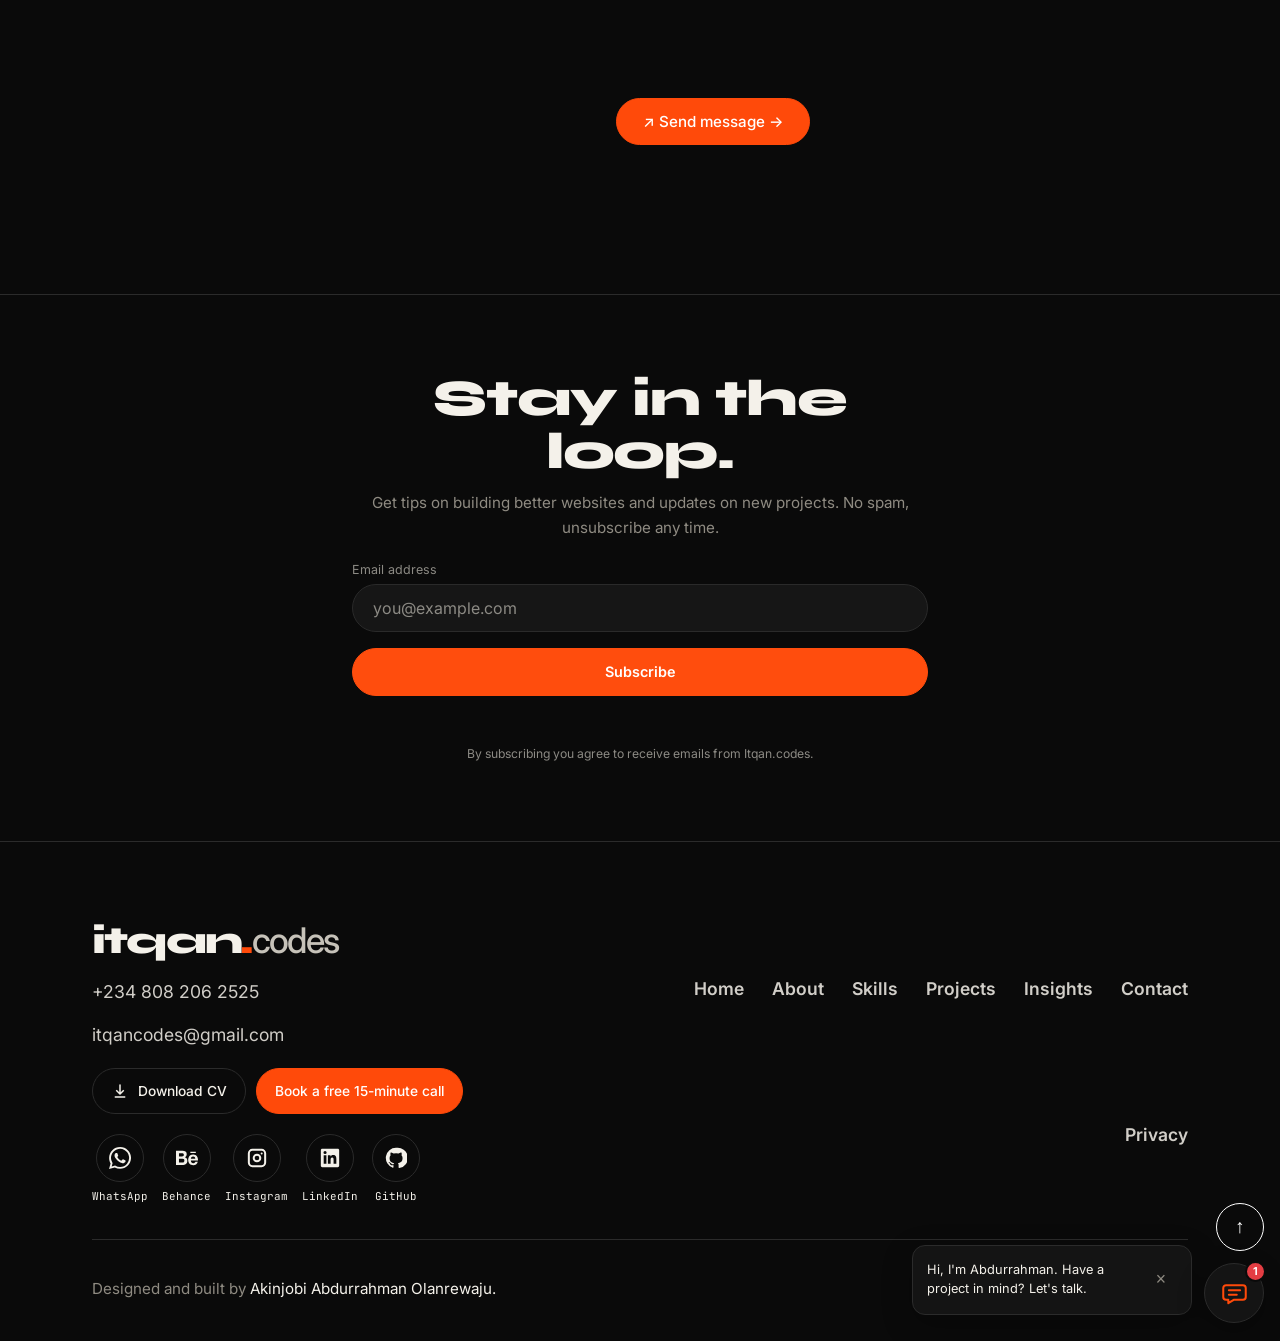
==== commit fe5e779b: "Add standalone about page" ====
--- a/index.html
+++ b/index.html
@@ -25,359 +25,8 @@
 <link rel="stylesheet" href="https://assets.calendly.com/assets/external/widget.css">
 <link rel="preconnect" href="https://fonts.googleapis.com"><link rel="preconnect" href="https://fonts.gstatic.com" crossorigin>
 <link href="https://fonts.googleapis.com/css2?family=Syne:wght@700;800&family=Newsreader:ital,wght@1,400;1,500&family=Inter:wght@400;500;600&family=JetBrains+Mono:wght@400;500&display=swap" rel="stylesheet">
-<style>
-:root{--bg:#0a0a0a;--card:#141414;--line:#2b2b2b;--fg:#f4f1ea;--mute:#8f8b82;--acc:#ff4a0a;--it:#d9683a;--ghost:rgba(255,255,255,.045);--sy:'Syne',sans-serif;--mo:'JetBrains Mono',monospace;--announce-h:40px;--contact-widget-size:60px;--contact-widget-gap:12px}
-:root[data-announcement-closed="true"]{--announce-h:0px}
-:root[data-theme=light]{--bg:#f4f1ea;--card:#fff;--line:#d8d3c6;--fg:#141412;--mute:#6d695f;--ghost:rgba(0,0,0,.05)}
-*{box-sizing:border-box;margin:0}
-html{scroll-behavior:smooth;scroll-padding-top:calc(90px + var(--announce-h))}
-body{background:var(--bg);color:var(--fg);font:400 17px/1.65 Inter,system-ui,sans-serif;overflow-x:hidden}
-a{color:inherit;text-decoration:none}img{max-width:100%;display:block}
-:focus-visible{outline:2px solid var(--acc);outline-offset:3px}
-.wrap{max-width:1140px;margin:auto;padding:0 22px}
-section{position:relative;padding:110px 0;overflow:hidden}
-.ghost{position:absolute;top:34px;left:14px;font:800 clamp(4rem,17vw,13rem)/1 var(--sy);color:var(--ghost);text-transform:uppercase;white-space:nowrap;pointer-events:none;user-select:none}
-.mono{font:400 .74rem var(--mo);letter-spacing:.14em;text-transform:uppercase;color:var(--acc)}
-h1,h2{font-family:var(--sy);font-weight:800;line-height:1.02;letter-spacing:-.02em;position:relative}
-h1{font-size:clamp(2.5rem,7.4vw,5.6rem)}h2{font-size:clamp(2.2rem,6vw,4.4rem);margin-bottom:34px}
-em{font-family:Newsreader,serif;font-weight:400;color:var(--it);letter-spacing:0}
-.hero-emphasis{background-image:linear-gradient(var(--it),var(--it));background-repeat:no-repeat;background-position:0 96%;background-size:0 .075em;animation:customer-reveal .75s .2s ease-out both,customer-underline .8s .65s cubic-bezier(.2,.8,.2,1) forwards}
-@keyframes customer-reveal{from{opacity:0;filter:blur(5px)}to{opacity:1;filter:blur(0)}}
-@keyframes customer-underline{to{background-size:100% .075em}}
-.btn{display:inline-flex;gap:8px;align-items:center;min-height:44px;padding:13px 26px;border:1px solid var(--line);border-radius:99px;background:none;color:var(--fg);font:500 .95rem Inter;cursor:pointer;transition:.25s}
-.btn:hover{border-color:var(--acc);color:var(--acc)}
-.btn.pri{background:var(--acc);border-color:var(--acc);color:#fff}.btn.pri:hover{color:#fff;transform:translateY(-2px)}
-.btn.out{border-color:var(--it);color:var(--it)}
-.btn.calendly-booking{transition:transform .2s,border-color .2s,color .2s,background .2s}
-.btn.calendly-booking:hover,.btn.calendly-booking:focus-visible{transform:translateY(-2px)}
-.btn.calendly-outline{border-color:var(--line);color:var(--fg)}
-.btn.calendly-outline:hover{border-color:var(--acc);color:var(--acc)}
-.calendar-icon{width:18px;height:18px;flex:none;fill:none;stroke:currentColor;stroke-width:1.7;stroke-linecap:round;stroke-linejoin:round}
-.hero-resume{display:inline-flex;align-items:center;min-height:44px;margin-top:6px;color:var(--mute);font-size:.88rem;text-decoration:underline;text-underline-offset:4px;transition:color .2s}
-.hero-resume:hover{color:var(--acc)}
-.hero-code{width:min(100%,285px);margin-top:18px;overflow:hidden;border:1px solid var(--line);border-radius:9px;background:var(--card);box-shadow:0 12px 30px rgba(0,0,0,.16);font-family:var(--mo)}
-.hero-code-top{height:30px;display:flex;align-items:center;gap:6px;padding:0 11px;border-bottom:1px solid var(--line);color:var(--mute);font-size:.56rem;letter-spacing:.08em}
-.hero-code-dot{width:6px;height:6px;border-radius:50%;background:#5c5a54}.hero-code-dot:first-child{background:var(--acc)}
-.hero-code-file{margin-left:6px}
-.hero-code pre{padding:10px 12px 11px;overflow:hidden;color:var(--fg);font:400 .62rem/1.7 var(--mo);letter-spacing:0}
-.hero-code .ln{display:inline-block;width:19px;color:var(--mute);user-select:none}
-.hero-code .kw{color:var(--acc)}.hero-code .str{color:#c7a879}.hero-code .bool{color:#8fbd9b}
-#prog{position:fixed;top:var(--announce-h);left:0;height:3px;width:0;background:var(--acc);z-index:200;transition:top .3s ease}
-/* Announcement ticker */
-.announcement{position:fixed;inset:0 0 auto;height:40px;z-index:210;display:flex;align-items:center;overflow:hidden;padding:0 48px 0 14px;background:var(--bg);color:#f3f1ea;border-bottom:1px solid var(--line);transition:opacity .2s ease,visibility .2s step-end}
-:root[data-theme=light] .announcement{color:var(--fg)}
-.announcement-track{display:flex;width:max-content;min-width:max-content;align-items:center;animation:announcement-scroll 30s linear infinite;will-change:transform}
-.announcement-group{display:flex;flex:none;align-items:center;gap:30px;padding-right:30px;white-space:nowrap}
-.announcement-item{display:inline-flex;align-items:center;gap:30px;white-space:nowrap;font:400 .68rem var(--mo);letter-spacing:.025em}
-.announcement-item a{color:inherit;text-decoration:none}.announcement-item a:hover{color:var(--acc);text-decoration:underline;text-underline-offset:3px}
-.announcement-dot{color:var(--acc);font:700 .68rem var(--mo)}
-.announcement-close{position:absolute;top:-2px;right:0;width:44px;height:44px;border:0;background:var(--bg);color:var(--fg);font:400 1.1rem/1 Inter,sans-serif;cursor:pointer}
-.announcement-close:hover{color:var(--acc)}.announcement-close:focus-visible{outline:2px solid var(--acc);outline-offset:-4px;border-radius:50%}
-.announcement-whatsapp-static{display:none}
-@keyframes announcement-scroll{to{transform:translateX(-50%)}}
-.announcement:hover .announcement-track,.announcement:active .announcement-track{animation-play-state:paused}
-:root[data-announcement-closed="true"] .announcement{opacity:0;visibility:hidden;pointer-events:none}
-@media(prefers-reduced-motion:reduce){.announcement-track{animation:none;transform:none;will-change:auto}.announcement-group[aria-hidden="true"]{display:none}.announcement-item:nth-child(2),.announcement-item:nth-child(3),.announcement-item:nth-child(4){display:none}.announcement-whatsapp-static{display:grid;position:absolute;right:44px;top:-2px;width:44px;height:44px;place-items:center;color:var(--fg);font-size:1rem}.announcement-whatsapp-static:focus-visible{outline:2px solid var(--acc);outline-offset:-4px;border-radius:50%}}
-/* header pill */
-header{position:fixed;top:calc(var(--announce-h) + 12px);left:12px;right:12px;z-index:100;max-width:1100px;margin:auto;transition:top .3s ease}
-.pill{display:flex;align-items:center;justify-content:space-between;background:#000;border:1px solid var(--line);border-radius:99px;padding:8px 8px 8px 24px;color:#f4f1ea}
-.logo{display:inline-flex;align-items:baseline;min-width:max-content;font:800 1.08rem/1 var(--sy);letter-spacing:-.045em;color:var(--fg);transition:transform .25s}
-.logo-dot{display:inline-block;color:var(--acc);transition:transform .25s,text-shadow .25s}.logo-domain{font:500 .92em/1 Inter,sans-serif;letter-spacing:-.055em;color:#c6c2b9}
-.logo:hover{transform:translateY(-1px)}.logo:hover .logo-dot{transform:scale(1.25);text-shadow:0 0 10px rgba(255,74,10,.5)}
-.dnav{display:flex;gap:4px;align-items:center}.dnav a{padding:8px 14px;border-radius:99px;font-size:.9rem;color:#9b978b}.dnav a:hover,.dnav a.on{color:#fff}
-.dnav .hire{background:var(--acc);color:#fff;margin-left:6px}
-.circ{width:44px;height:44px;border-radius:50%;border:1px solid #444;background:none;color:inherit;cursor:pointer;display:grid;place-items:center;font-size:1rem}
-.circ:hover{border-color:var(--acc)}
-.right{display:flex;gap:8px;align-items:center}
-@media(max-width:760px){.dnav{display:none}}
-#ov{position:fixed;inset:0;z-index:250;overflow-y:auto;background:#0a0a0a;color:#f4f1ea;visibility:hidden;clip-path:circle(0 at calc(100% - 44px) 44px);transition:clip-path .6s cubic-bezier(.7,0,.2,1),visibility 0s linear .6s;padding:88px clamp(24px,7vw,100px) 48px}
-#ov.open{visibility:visible;clip-path:circle(150% at calc(100% - 44px) 44px);transition:clip-path .6s cubic-bezier(.7,0,.2,1),visibility 0s}
-.ov-inner{width:min(1280px,100%);min-height:100%;margin:0 auto;display:grid;grid-template-columns:minmax(0,1.5fr) minmax(250px,1fr);gap:clamp(36px,7vw,110px);align-items:center}
-.ov-links{display:flex;flex-direction:column;width:100%}
-#ov .ov-link{display:grid;grid-template-columns:12px 2.2rem minmax(0,1fr);gap:10px;align-items:start;padding:12px 0 18px;border-bottom:1px solid rgba(255,255,255,.08);color:rgba(244,241,234,.45);font:800 clamp(3rem,8vw,6.5rem)/.98 var(--sy);letter-spacing:-.04em;transition:color .2s,transform .25s}
-#ov .ov-link:first-child{border-top:1px solid rgba(255,255,255,.08)}
-#ov .ov-num{padding-top:.18em;color:var(--acc);font:400 .9rem/1.4 var(--mo);letter-spacing:0}
-#ov .ov-marker{width:7px;height:7px;margin-top:.48em;border-radius:50%;background:var(--acc);opacity:0}
-#ov .ov-link:hover,#ov .ov-link:focus-visible,#ov .ov-link.on{color:#f4f1ea}
-#ov .ov-link:hover,#ov .ov-link:focus-visible{transform:translateX(12px)}
-#ov .ov-link.on .ov-marker{opacity:1}
-#ov .ov-info{display:flex;flex-direction:column;align-items:flex-start;gap:16px;max-width:390px;opacity:0}
-#ov.open .ov-info{animation:ov-info-in .5s .38s ease-out forwards}
-#ov .ov-kicker{color:var(--acc);font:400 .9rem var(--mo);letter-spacing:.12em;text-transform:uppercase}
-#ov .ov-info a{color:#f4f1ea;font:500 clamp(1rem,1.5vw,1.2rem)/1.5 Inter,sans-serif;overflow-wrap:anywhere;transition:color .2s}
-#ov .ov-info a:hover{color:var(--acc)}
-#ov .ov-socials{display:flex;gap:20px;margin-top:4px}
-#ov .ov-socials a{font:500 .85rem var(--mo);text-decoration:underline;text-decoration-color:rgba(255,255,255,.25);text-underline-offset:5px}
-#ov .ov-book-link,.footer-book{display:inline-flex;align-items:center;min-height:44px;padding:0;border:0;background:none;color:var(--fg);font:500 .88rem Inter,sans-serif;text-decoration:underline;text-decoration-color:rgba(255,255,255,.3);text-underline-offset:5px;cursor:pointer;transition:color .2s,transform .2s}
-#ov .ov-book-link:hover,.footer-book:hover{color:var(--acc);transform:translateY(-2px)}
-#ov .ov-location{margin-top:20px;color:var(--mute);font:400 .7rem/1.6 var(--mo);letter-spacing:.04em}
-#ov .x{position:fixed;top:20px;right:20px;z-index:2;width:48px;height:48px;border:1px solid rgba(244,241,234,.8);color:#f4f1ea;background:transparent;font-size:1.35rem;transition:transform .25s,border-color .2s,color .2s}
-#ov .x:hover{transform:rotate(90deg);border-color:var(--acc);color:var(--acc)}
-#ov.open .ov-link{animation:ov-link-in .42s cubic-bezier(.2,.8,.2,1) both}
-#ov.open .ov-link:nth-child(1){animation-delay:.06s}#ov.open .ov-link:nth-child(2){animation-delay:.12s}#ov.open .ov-link:nth-child(3){animation-delay:.18s}#ov.open .ov-link:nth-child(4){animation-delay:.24s}
-@keyframes ov-link-in{from{opacity:0;translate:0 24px}to{opacity:1;translate:0 0}}
-@keyframes ov-info-in{from{opacity:0;transform:translateY(8px)}to{opacity:1;transform:none}}
-@media(max-width:899px){#ov{padding:82px 24px 36px}.ov-inner{display:flex;flex-direction:column;align-items:stretch;justify-content:flex-start;gap:32px}.ov-links{max-width:680px}#ov .ov-link{font-size:clamp(2.5rem,12vw,4.25rem);grid-template-columns:10px 2rem minmax(0,1fr);gap:8px;padding:10px 0 14px}#ov .ov-info{max-width:600px;gap:12px}#ov .ov-location{margin-top:8px}}
-/* hero */
-.hero{display:grid;grid-template-columns:1.5fr 1fr;gap:48px;align-items:center;padding-top:150px}
-.lead{color:var(--mute);max-width:52ch;margin:26px 0 32px}.cta{display:flex;gap:12px;flex-wrap:wrap}
-.rot{color:var(--fg);border-bottom:1px solid var(--acc)}
-.photo{aspect-ratio:4/5;border-radius:18px;overflow:hidden;border:1px solid var(--line);position:relative;background:var(--card)}
-.photo img{width:100%;height:100%;object-fit:cover}
-.badge{position:absolute;left:14px;bottom:14px;background:#000c;color:#fff;border:1px solid #444;padding:6px 14px;border-radius:99px;font-size:.82rem;backdrop-filter:blur(6px)}
-.badge i{display:inline-block;width:8px;height:8px;border-radius:50%;background:#3ddc84;margin-right:8px;animation:p 2s infinite}
-@keyframes p{50%{opacity:.3}}
-.wd{display:inline-block;overflow:hidden;vertical-align:bottom}.wd>span{display:inline-block;transform:translateY(105%);animation:up .8s cubic-bezier(.2,.8,.2,1) forwards}
-@keyframes up{to{transform:none}}
-@media(max-width:760px){.hero{grid-template-columns:1fr}.photo{max-width:320px}}
-/* marquee */
-.mq{margin-top:70px;border-top:1px solid var(--line)}
-.mr{display:flex;align-items:center;border-bottom:1px solid var(--line);height:78px;overflow:hidden}
-.mr .lb{flex:0 0 112px;padding-right:12px;font:400 .68rem/1.4 var(--mo);letter-spacing:.12em;color:var(--acc);text-transform:uppercase;background:var(--bg);z-index:1;height:100%;display:flex;align-items:center}
-.trk{display:flex;gap:56px;animation:mq 26s linear infinite;width:max-content}
-.mr:nth-child(even) .trk{animation-direction:reverse}.mr:hover .trk{animation-play-state:paused}
-.it{display:flex;gap:12px;align-items:center;font:500 1.05rem Inter;text-transform:uppercase;white-space:nowrap}.tool-icon{width:30px;height:30px;display:grid;place-items:center;flex:none}.tool-icon svg{display:block;width:30px;height:30px}
-@keyframes mq{to{transform:translateX(-50%)}}
-.intro-loader{position:fixed;inset:0;z-index:300;display:flex;flex-direction:column;justify-content:space-between;padding:clamp(20px,4vw,40px);background:#080808;color:#f4f1ea;opacity:1;visibility:visible;transition:opacity .7s ease,visibility 0s linear .7s}
-.intro-loader.is-done{opacity:0;visibility:hidden;pointer-events:none}
-.intro-top,.intro-bottom-row{display:flex;align-items:center;justify-content:space-between;gap:20px;font:400 .78rem/1.4 var(--mo);letter-spacing:.22em;text-transform:uppercase;color:#5c5a54}
-.intro-counter{min-width:4ch;text-align:right;color:#8f8b82;font-variant-numeric:tabular-nums}
-.intro-skip{position:absolute;top:clamp(20px,4vw,40px);left:50%;transform:translateX(-50%);border:0;background:none;color:#8f8b82;font:400 .7rem var(--mo);letter-spacing:.18em;cursor:pointer;padding:8px 12px}
-.intro-skip:hover,.intro-skip:focus-visible{color:#f4f1ea}
-.intro-center{position:absolute;top:50%;left:50%;width:100%;padding:0 20px;text-align:center;transform:translate(-50%,-50%)}
-.intro-word{display:flex;justify-content:center;align-items:baseline;font:800 clamp(3.2rem,19vw,9.5rem)/.95 var(--sy);letter-spacing:-.075em;white-space:nowrap}
-.intro-letter{display:inline-block;visibility:hidden}
-.intro-letter.revealed{visibility:visible;animation:intro-glitch .7s steps(1,end) both}
-.intro-dot{color:#ff4a0a;letter-spacing:0}
-.intro-tagline{margin-top:18px;color:#5c5a54;font:400 .68rem/1.5 var(--mo);letter-spacing:.2em}
-.intro-bottom{width:100%}
-.intro-track{height:2px;background:#222;overflow:hidden}
-.intro-fill{height:100%;width:0;background:#ff4a0a;transition:width .08s linear}
-.intro-bottom-row{margin-top:14px;font-size:.62rem;letter-spacing:.14em;color:#8f8b82}
-@keyframes intro-glitch{0%{clip-path:inset(0 0 82% 0);transform:translateX(-10px)}14%{clip-path:inset(42% 0 30% 0);transform:translateX(10px)}28%{clip-path:inset(18% 0 58% 0);transform:translateX(-6px)}42%{clip-path:inset(64% 0 8% 0);transform:translateX(7px)}56%{clip-path:inset(0 0 0 0);transform:translateX(-3px)}70%{clip-path:inset(0 0 0 0);transform:translateX(2px)}84%{clip-path:inset(0 0 0 0);transform:translateX(-1px)}100%{clip-path:inset(0 0 0 0);transform:none}}
-@media(max-width:560px){.intro-top,.intro-bottom-row{font-size:.58rem;letter-spacing:.11em}.intro-bottom-row{gap:10px}.intro-tagline{font-size:.58rem}}
-@media(prefers-reduced-motion:reduce){.intro-loader,.intro-fill{transition:none}.intro-letter.revealed{animation:none;clip-path:none;transform:none}}
-/* projects */
-.fl{display:flex;gap:10px;flex-wrap:wrap;margin-bottom:28px;position:relative}
-.fl button{min-height:44px;padding:11px 22px;border:1px solid var(--fg);border-radius:3px;background:none;color:var(--fg);font:400 .78rem var(--mo);letter-spacing:.12em;cursor:pointer}
-.fl button.on{background:var(--acc);border-color:var(--acc);color:#fff}
-.grid{display:grid;grid-template-columns:repeat(auto-fill,minmax(min(100%,300px),1fr));gap:20px;position:relative}
-.card{background:var(--card);border:1px solid var(--line);border-radius:10px;overflow:hidden;display:flex;flex-direction:column;transition:.3s}
-.card:hover{transform:translateY(-4px);border-color:var(--acc)}.card.hide{display:none}
-.feature-case{grid-column:1/-1}
-.feature-intro{display:grid;grid-template-columns:minmax(0,1.2fr) minmax(260px,.8fr);border-bottom:1px solid var(--line)}
-.feature-cover{min-width:0;aspect-ratio:16/11;position:relative;overflow:hidden;background:#171717}
-.feature-cover img{display:block;width:100%;height:100%;object-fit:cover}
-.feature-summary{display:flex;flex-direction:column;justify-content:center;gap:14px;padding:clamp(22px,4vw,46px)}
-.feature-summary .mono{display:flex;justify-content:space-between;gap:12px;color:var(--it);font-size:.65rem}
-.feature-summary h3{font:700 clamp(1.8rem,4vw,3.3rem)/1.02 var(--sy);letter-spacing:-.045em}
-.feature-summary p{max-width:44ch;color:var(--mute);font-size:.95rem;line-height:1.7}
-.feature-tags{display:flex;flex-wrap:wrap;gap:8px;margin-top:2px}
-.feature-tags span{padding:7px 10px;border:1px solid var(--line);border-radius:99px;color:var(--fg);font:400 .62rem var(--mo);letter-spacing:.04em}
-.feature-more{color:var(--mute);font-size:.82rem;text-decoration:underline;text-underline-offset:4px}.feature-more:hover{color:var(--acc)}
-.feature-gallery{display:grid;grid-template-columns:repeat(5,minmax(0,1fr));gap:14px;padding:18px}
-.feature-gallery figure{min-width:0;aspect-ratio:3/4;display:flex;flex-direction:column;overflow:hidden;border:1px solid var(--line);border-radius:8px;background:var(--bg)}
-.feature-gallery img{display:block;width:100%;height:calc(100% - 34px);object-fit:contain;background:var(--card)}
-.feature-gallery figcaption{min-height:34px;display:flex;align-items:center;padding:7px 9px;color:var(--mute);font:400 .6rem var(--mo);letter-spacing:.035em}
-@media(max-width:760px){.feature-intro{grid-template-columns:1fr}.feature-gallery{grid-template-columns:repeat(2,minmax(0,1fr));gap:10px;padding:12px}}
-@media(prefers-reduced-motion:reduce){.feature-case,.feature-case:hover{transition:none;transform:none}}
-.behance-logo{width:22px;height:22px;flex:none;display:block;vertical-align:middle}
-.tc-track{display:grid;grid-template-columns:repeat(3,minmax(0,1fr));gap:20px;position:relative}
-.tc{min-width:0;min-height:100%;display:flex;flex-direction:column;gap:20px;padding:30px 28px 24px;background:var(--card);border:1px solid var(--line);border-radius:14px;transition:transform .25s,border-color .25s}
-.tc:hover{transform:translateY(-4px);border-color:var(--acc)}
-.tc-quote{height:44px;color:var(--acc);font:800 4.2rem/.9 var(--sy)}
-.tc blockquote{flex:1;color:var(--fg);font:400 1.05rem/1.7 Inter,sans-serif}
-.tc mark{background:none;color:var(--it);font:italic 400 1.18em Newsreader,serif}
-.tc figcaption{display:flex;align-items:center;gap:12px;border-top:1px solid var(--line);padding-top:18px}
-.tc-avatar{width:42px;height:42px;flex:none;display:grid;place-items:center;border:1px solid var(--acc);border-radius:50%;color:var(--acc);font:700 1rem var(--sy)}
-.tc-avatar.has-photo{width:48px;height:48px;overflow:hidden;background:var(--card);font-size:.7rem}
-.tc-avatar.has-photo img{display:block;width:100%;height:100%;object-fit:cover;object-position:50% 29%;border-radius:50%}
-.tc-avatar.has-photo .photo-fallback[hidden]{display:none}
-.tc-client-logo{width:72px;height:48px;flex:none;object-fit:cover;border:1px solid var(--line);border-radius:4px;background:#123b2e}
-.tc-person{min-width:0}.tc-name{display:block;color:var(--fg);font:700 .95rem/1.3 Inter,sans-serif}
-.tc-source{display:block;margin-top:4px;color:var(--mute);font:400 .62rem/1.4 var(--mo);letter-spacing:.035em;text-transform:uppercase}
-.tc-source::before{content:"";display:inline-block;width:7px;height:7px;margin:0 7px 1px 0;border-radius:50%;background:#25d366}
-.tc-bottom{display:flex;align-items:center;justify-content:space-between;gap:18px;margin-top:28px;position:relative}
-.tc-bottom p{color:var(--mute);font-size:.9rem}
-.tc-controls{display:none;gap:10px}
-.tc-arrow{width:48px;height:48px;display:grid;place-items:center;border:1px solid var(--line);border-radius:50%;background:var(--card);color:var(--fg);font:500 1.2rem Inter;cursor:pointer}
-.tc-arrow:hover{border-color:var(--acc);color:var(--acc)}
-@media(max-width:900px){.tc-track{display:flex;gap:16px;overflow-x:auto;scroll-snap-type:x mandatory;scroll-behavior:smooth;scroll-padding-inline:22px;margin-inline:-22px;padding:4px 22px 12px;scrollbar-width:none;-ms-overflow-style:none}.tc-track::-webkit-scrollbar{display:none}.tc{flex:0 0 86%;scroll-snap-align:center}.tc-controls{display:flex}.tc-bottom{display:grid;grid-template-columns:1fr auto;gap:16px}.tc-controls{grid-column:1/-1;justify-content:center}.tc-bottom .btn{justify-self:end}}
-@media(max-width:560px){.tc-bottom{grid-template-columns:1fr}.tc-bottom .btn{justify-self:start}.tc-controls{justify-content:flex-start}.tc{padding:26px 22px 22px}}
-.shot{aspect-ratio:16/11;position:relative;overflow:hidden;background:#222}
-.shot iframe{width:200%;height:200%;transform:scale(.5);transform-origin:0 0;border:0;pointer-events:none}
-.shot img{width:100%;height:100%;object-fit:cover;filter:grayscale(1) brightness(.55)}
-.cat{position:absolute;left:12px;bottom:12px;background:#000d;color:#fff;border:1px solid #555;font:400 .68rem var(--mo);letter-spacing:.1em;text-transform:uppercase;padding:4px 12px;border-radius:99px}
-.cb{padding:22px;display:flex;flex-direction:column;gap:10px;flex:1}
-.cb .mono{display:flex;justify-content:space-between;color:var(--it)}
-.cb h3{font:500 1.55rem/1.15 Inter;letter-spacing:-.02em;overflow-wrap:anywhere}
-.cb p{color:var(--mute);font-size:.95rem;flex:1}
-.cb .btn{align-self:flex-start;background:var(--it);border-color:var(--it);color:#140a05;border-radius:3px;font-size:.85rem;padding:10px 18px}
-/* skills */
-.sk{display:grid;grid-template-columns:repeat(auto-fit,minmax(min(100%,300px),1fr));gap:16px;position:relative}
-.sk>div{background:var(--card);border:1px solid var(--line);border-radius:8px;padding:22px;min-height:150px}
-.sk .mono{margin-bottom:16px;display:block;color:var(--it)}
-.ch2{display:flex;flex-wrap:wrap;gap:8px}.ch2 span{font:400 .85rem var(--mo);border:1px solid #555;border-radius:3px;padding:5px 12px;color:var(--fg)}
-/* journey */
-.jh{display:flex;justify-content:space-between;margin:100px 0 40px;position:relative}
-.cp{position:relative;padding:36px 0;opacity:.25;transform:translateX(-10px);transition:opacity .6s,transform .6s}
-.cp.on{opacity:1;transform:none}
-.cp .num{position:absolute;right:0;top:0;font:800 clamp(6rem,20vw,12rem)/1 var(--sy);color:var(--ghost)}
-.cp .mono{color:var(--mute);display:block;margin-bottom:14px;position:relative}
-.cp h3{font:800 clamp(1.8rem,5vw,3rem)/1.08 var(--sy);letter-spacing:-.02em;margin-bottom:16px;position:relative;max-width:20ch}
-.cp p{color:var(--mute);max-width:56ch;margin-bottom:16px;position:relative}
-.un{margin-top:70px;position:relative;max-width:760px}
-.un .mono{color:var(--mute);margin-bottom:12px;display:block}
-.un h2{font-size:clamp(2rem,5vw,3.6rem)}.un p{color:var(--mute);margin-bottom:26px;max-width:54ch}
-/* education */
-.edl{display:grid;gap:14px;position:relative;max-width:640px;margin-left:auto}
-.edl a{display:flex;gap:18px;align-items:center;background:var(--card);border:1px solid var(--line);border-radius:12px;padding:18px;transition:.3s}
-.edl a:hover{border-color:var(--acc)}.edl .n{font:400 .72rem var(--mo);color:var(--mute)}
-.edl img{width:46px;height:46px;border-radius:10px;background:#fff;padding:6px}
-.edl .mono{font-size:.62rem;color:var(--mute)}.edl b{display:block;font:600 1.3rem Inter;letter-spacing:-.01em}.edl i{font:italic 400 .8rem var(--mo);color:var(--mute)}
-.edh{text-transform:uppercase;position:relative}
-/* faq */
-.fq{display:grid;grid-template-columns:1fr 1.5fr;gap:40px;position:relative}
-@media(max-width:760px){.fq{grid-template-columns:1fr}}
-details{border-bottom:1px solid var(--line);padding:22px 0}
-summary{cursor:pointer;list-style:none;display:flex;justify-content:space-between;gap:16px;font:600 1.1rem Inter}
-summary::after{content:"+";color:var(--acc);font-size:1.6rem;line-height:1;transition:.3s}
-details[open] summary::after{transform:rotate(45deg)}details p{margin-top:12px;color:var(--mute);max-width:56ch}
-/* contact */
-.connect-wrap{position:relative;padding-bottom:0}
-.connect-head{max-width:760px;margin-bottom:0;position:relative}
-.connect-head h2{margin:10px 0 14px;font-size:clamp(2rem,5vw,3.8rem)}
-.connect-head p{color:var(--mute);max-width:58ch}
-.ct{display:grid;grid-template-columns:1fr 1.2fr;gap:48px;position:relative}
-@media(max-width:760px){.ct{grid-template-columns:1fr}}
-.ct p{color:var(--mute);margin-bottom:22px}.stk{display:flex;flex-direction:column;gap:10px;align-items:flex-start}
-.stk .btn{max-width:100%;overflow-wrap:anywhere}
-.booking-note{margin:12px 0 0!important;color:var(--mute)!important;font-size:.86rem}
-form{display:flex;flex-direction:column;gap:16px}label{font:400 .72rem var(--mo);letter-spacing:.12em;color:var(--acc)}
-.captcha-wrap{display:grid;gap:6px}.captcha-wrap .h-captcha{min-height:78px}.captcha-error{color:#ff7a6b;font-size:.82rem;min-height:1em}
-input,textarea{width:100%;background:var(--card);border:1px solid var(--line);border-radius:8px;color:var(--fg);padding:13px 14px;font:inherit;margin-top:6px}
-input:focus,textarea:focus{outline:none;border-color:var(--acc)}
-.err{display:block;color:#ff7a6b;font-size:.82rem;min-height:1em}#ok{color:var(--acc);min-height:1.4em}#ok.status-error{color:#ff7a6b}
-/* newsletter */
-.newsletter{padding:78px 0;border-top:1px solid var(--line);border-bottom:1px solid var(--line)}
-.newsletter-inner{max-width:620px;text-align:center}
-.newsletter h2{margin:0 0 12px;font-size:clamp(2rem,5vw,3.2rem)}
-.newsletter-copy{max-width:56ch;margin:0 auto 22px;color:var(--mute);font-size:.95rem}
-.newsletter-form{position:relative;display:grid;grid-template-columns:minmax(0,1fr) auto;align-items:end;gap:12px;max-width:480px;margin:0 auto}
-.newsletter-field{min-width:0;text-align:left}
-.newsletter-field label{display:block;margin:0 0 7px;color:#8c8a84;font:400 .78rem Inter,sans-serif;letter-spacing:0}
-#newsletter-email{display:block;width:100%;min-height:48px;margin:0;padding:0 20px;border:1px solid #2a2a2a;border-radius:999px;background:#161616;color:#f3f1ea;font:400 16px/1.4 Inter,sans-serif}
-#newsletter-email::placeholder{color:#8c8a84;opacity:1}
-#newsletter-email:focus{border-color:#ff4d0d;outline:2px solid rgba(255,77,13,.38);outline-offset:2px}
-.newsletter-submit{min-height:48px;padding:0 24px;border:1px solid #ff4d0d;border-radius:999px;background:#ff4d0d;color:#fff;font:600 .9rem Inter,sans-serif;white-space:nowrap;cursor:pointer;transition:background .18s ease,border-color .18s ease}
-.newsletter-submit:hover:not(:disabled){background:#ff6633;border-color:#ff6633}
-.newsletter-submit:disabled{opacity:.6;cursor:not-allowed}
-.newsletter-honeypot{position:absolute!important;width:1px!important;height:1px!important;padding:0!important;margin:-1px!important;overflow:hidden!important;clip:rect(0,0,0,0)!important;clip-path:inset(50%)!important;white-space:nowrap!important;border:0!important}
-.newsletter-note{margin:12px auto 0;color:#8c8a84;font-size:.76rem;line-height:1.5}
-#newsletter-msg{grid-column:1/-1;min-height:1.5em;margin:0;color:var(--fg);font-size:.88rem;text-align:left}
-#newsletter-msg.is-error{color:#ff4d0d}
-#newsletter-msg.is-pending{color:var(--mute)}
-:root[data-theme=light] #newsletter-email{background:var(--card);border-color:var(--line);color:var(--fg)}
-:root[data-theme=light] .newsletter-field label,:root[data-theme=light] .newsletter-note{color:var(--mute)}
-@media(max-width:480px){.newsletter{padding:64px 0}.newsletter-form{grid-template-columns:1fr;gap:12px}.newsletter-submit{width:100%}#newsletter-msg{text-align:center}}
-@media(prefers-reduced-motion:reduce){.newsletter-submit{transition:none}}
-footer{padding:64px 0 32px;color:var(--mute);font-size:.95rem}
-footer .wrap{display:grid;grid-template-columns:minmax(0,1fr) minmax(0,1fr);column-gap:48px;row-gap:36px}
-.footer-left{display:flex;flex-direction:column;align-items:flex-start;gap:18px}
-.footer-logo{font-size:2.4rem;letter-spacing:-.055em}
-.footer-contact{display:block;color:rgba(244,241,234,.85);font:400 1.1rem/1.45 Inter,sans-serif;transition:color .2s}
-.footer-contact:hover{color:var(--acc)}
-.footer-actions{display:flex;flex-wrap:wrap;gap:10px;margin-top:2px}
-.footer-left .footer-action{min-height:46px;display:inline-flex;align-items:center;justify-content:center;gap:9px;padding:0 18px;border:1px solid var(--line);border-radius:999px;background:transparent;color:var(--fg);font:500 .86rem Inter,sans-serif;text-decoration:none;text-underline-offset:initial;white-space:nowrap;transition:transform .2s,border-color .2s,color .2s,background .2s}
-.footer-action svg{width:18px;height:18px;display:block;fill:currentColor}
-.footer-left .footer-action-primary{border-color:var(--acc);background:var(--acc);color:#fff}
-.footer-left .footer-action-outline:hover,.footer-left .footer-action-outline:focus-visible{border-color:var(--acc);color:var(--acc)}
-.footer-left .footer-action-primary:hover,.footer-left .footer-action-primary:focus-visible{border-color:var(--it);background:var(--it);color:#fff;transform:translateY(-2px)}
-.footer-left .footer-action:focus-visible,.footer-social-link:focus-visible{outline:2px solid var(--acc);outline-offset:4px}
-.footer-left .footer-book{cursor:pointer;text-decoration:none}
-.footer-socials{display:flex;flex-wrap:wrap;align-items:flex-start;justify-content:flex-start;gap:18px 14px;margin-top:2px}
-.footer-social-item{display:flex;min-width:48px;flex-direction:column;align-items:center;gap:7px;color:var(--fg);font:400 .68rem var(--mo)}
-.footer-social-link{width:48px;height:48px;display:grid;place-items:center;border:1px solid var(--line);border-radius:50%;background:transparent;color:var(--fg);transition:transform .2s,border-color .2s,color .2s}
-.footer-social-link svg{width:22px;height:22px;display:block;fill:currentColor}
-.footer-social-link:hover,.footer-social-link:focus-visible{border-color:var(--acc);color:var(--acc);transform:translateY(-2px)}
-.footer-social-item span{white-space:nowrap}
-.footer-divider{grid-column:1/-1;height:1px;background:var(--line)}
-.footer-nav{display:flex;align-items:center;justify-content:flex-end;flex-wrap:wrap;gap:12px 28px}
-.footer-nav a{position:relative;color:rgba(244,241,234,.85);font:600 1.1rem/1.4 Inter,sans-serif;transition:color .2s}
-.footer-nav a::after{content:"";position:absolute;left:0;bottom:-5px;width:100%;height:2px;background:var(--acc);transform:scaleX(0);transform-origin:left;transition:transform .22s}
-.footer-nav a:hover{color:var(--acc)}.footer-nav a:hover::after{transform:scaleX(1)}
-.footer-bottom{grid-column:1/-1;display:flex;align-items:center;justify-content:space-between;gap:16px;flex-wrap:wrap;color:var(--mute)}
-.footer-bottom p{margin:0}.footer-credit-name{color:var(--fg)}.footer-copy{font:400 .68rem var(--mo);letter-spacing:.08em;text-transform:uppercase}
-@media(min-width:900px){footer{padding:80px 0 40px}.footer-left{grid-column:1;grid-row:1}.footer-nav{grid-column:2;grid-row:1}.footer-divider{grid-row:2}.footer-bottom{grid-row:3}}
-@media(max-width:899px){footer .wrap{display:flex;flex-direction:column;gap:30px}.footer-nav{justify-content:flex-start;gap:14px 28px}.footer-bottom{align-items:baseline;gap:10px 20px}}
-@media(max-width:760px){.footer-left{align-items:center;text-align:center}.footer-actions,.footer-socials{justify-content:center}.footer-social-item span{display:none}}
-@media(prefers-reduced-motion:reduce){.footer-left .footer-action,.footer-social-link{transition:none;transform:none}.footer-left .footer-action-primary:hover,.footer-left .footer-action-primary:focus-visible,.footer-social-link:hover,.footer-social-link:focus-visible{transform:none}}
-@media(max-width:760px){footer{padding-bottom:104px}}
-@media(max-width:760px){section{padding:78px 0}.wrap{padding-inline:18px}.hero{gap:32px}.ct{gap:32px}.grid,.sk{gap:14px}.cb,.sk>div{padding:18px}}
-@media(prefers-reduced-motion:reduce){.chat-panel,.chat-panel.is-open,.chat-greeting,.chat-greeting.is-visible,.chat-toggle,.chat-toggle:hover{transition:none;transform:none}}
-/* floating */
-.fab{position:fixed;right:16px;bottom:calc(18px + var(--contact-widget-size) + var(--contact-widget-gap));z-index:90;display:flex;flex-direction:column;gap:var(--contact-widget-gap)}
-.fab .circ{width:48px;height:48px;background:#0a0a0a;border-color:#fff;color:#fff;font-size:1.2rem}
-.chat-widget{position:fixed;right:16px;bottom:18px;z-index:95}
-.chat-toggle{position:relative;width:var(--contact-widget-size);height:var(--contact-widget-size);display:grid;place-items:center;border:1px solid var(--line);border-radius:50%;background:var(--card);color:var(--acc);box-shadow:0 8px 28px rgba(0,0,0,.28);cursor:pointer;transition:transform .2s,border-color .2s}
-.chat-toggle:hover{transform:translateY(-2px);border-color:var(--acc)}.chat-toggle:focus-visible,.chat-quick:focus-visible,.chat-close:focus-visible,.chat-greeting-close:focus-visible{outline:2px solid var(--acc);outline-offset:3px}
-.chat-toggle svg{width:27px;height:27px;fill:none;stroke:currentColor;stroke-width:1.8;stroke-linecap:round;stroke-linejoin:round}
-.chat-badge{position:absolute;top:-3px;right:-3px;min-width:21px;height:21px;display:grid;place-items:center;padding:0 5px;border:2px solid var(--bg);border-radius:99px;background:#e33d43;color:#fff;font:700 .68rem/1 Inter,sans-serif}
-.chat-badge[hidden]{display:none}
-.chat-panel{position:absolute;right:0;bottom:calc(var(--contact-widget-size) + var(--contact-widget-gap));width:320px;max-width:calc(100vw - 32px);max-height:calc(100vh - 120px);max-height:calc(100dvh - 120px);overflow:auto;padding:0;border:1px solid var(--line);border-radius:16px;background:var(--card);color:var(--fg);box-shadow:0 18px 50px rgba(0,0,0,.32);opacity:0;transform:translateY(10px);visibility:hidden;pointer-events:none;transition:opacity .2s ease,transform .2s ease,visibility 0s linear .2s}
-.chat-panel.is-open{opacity:1;transform:translateY(0);visibility:visible;pointer-events:auto;transition:opacity .2s ease,transform .2s ease,visibility 0s}
-.chat-header{position:relative;top:auto;left:auto;right:auto;z-index:auto;max-width:none;margin:0;display:flex;align-items:center;gap:12px;padding:16px;border-bottom:1px solid var(--line);transition:none}
-.chat-avatar{width:42px;height:42px;flex:none;display:grid;place-items:center;border-radius:50%;background:var(--ghost);color:var(--acc);font:700 1rem var(--sy)}
-.chat-identity{min-width:0;flex:1}.chat-identity strong{display:block;font:600 .96rem Inter,sans-serif;color:var(--fg)}.chat-identity span{display:block;margin-top:3px;color:var(--mute);font-size:.76rem}
-.chat-close{width:44px;height:44px;flex:none;border:0;border-radius:50%;background:transparent;color:var(--mute);font-size:1.25rem;cursor:pointer}.chat-close:hover{background:var(--ghost);color:var(--fg)}
-.chat-body{padding:16px}.chat-subtitle{margin:0 0 13px;color:var(--mute);font-size:.82rem;line-height:1.45}
-.chat-replies{display:grid;gap:8px}.chat-quick{min-height:64px;width:100%;display:flex;align-items:center;gap:11px;padding:10px 12px;border:1px solid var(--line);border-radius:10px;background:transparent;color:var(--fg);font:500 .82rem Inter,sans-serif;text-decoration:none;transition:border-color .18s,color .18s,background .18s}
-.chat-quick:hover{border-color:var(--acc);color:var(--acc)}
-.chat-link-icon{width:26px;height:26px;flex:none;display:grid;place-items:center}.chat-link-icon svg{width:22px;height:22px;fill:currentColor}
-.chat-link-copy{min-width:0;flex:1;display:flex;flex-direction:column;gap:2px}.chat-link-copy strong{font:600 .84rem/1.3 Inter,sans-serif}.chat-link-copy small{color:var(--mute);font:400 .72rem/1.35 Inter,sans-serif}.chat-link-arrow{flex:none;color:var(--mute);font-size:1rem}
-.chat-quick.primary{border-color:var(--acc);background:var(--acc);color:#fff}.chat-quick.primary .chat-link-copy small,.chat-quick.primary .chat-link-arrow{color:rgba(255,255,255,.82)}.chat-quick.primary:hover{border-color:var(--it);background:var(--it)}
-.chat-greeting{position:absolute;right:calc(var(--contact-widget-size) + var(--contact-widget-gap));bottom:8px;width:280px;max-width:calc(100vw - 100px);display:flex;align-items:center;gap:8px;padding:12px 8px 12px 14px;border:1px solid var(--line);border-radius:13px;background:var(--card);color:var(--fg);box-shadow:0 10px 30px rgba(0,0,0,.25);opacity:0;transform:translateX(10px);visibility:hidden;pointer-events:none;transition:opacity .22s ease,transform .22s ease,visibility 0s linear .22s}
-.chat-greeting.is-visible{opacity:1;transform:translateX(0);visibility:visible;pointer-events:auto;transition:opacity .22s ease,transform .22s ease,visibility 0s}
-.chat-greeting p{flex:1;margin:0;font-size:.8rem;line-height:1.45}.chat-greeting-close{width:44px;height:44px;flex:none;border:0;border-radius:50%;background:transparent;color:var(--mute);font-size:1.1rem;cursor:pointer}.chat-greeting-close:hover{color:var(--fg);background:var(--ghost)}
-.chat-widget.chat-open .chat-greeting{opacity:0;transform:translateX(10px);visibility:hidden;pointer-events:none;transition:none}
-#top{opacity:0;pointer-events:none;transition:.3s}#top.show{opacity:1;pointer-events:auto}
-.rv{opacity:0;transform:translateY(20px);transition:.8s}.rv.in{opacity:1;transform:none}
-/* Selected work / continuous landing-page flyover */
-.workfilm{margin:30px 0 42px;overflow:hidden;border:1px solid var(--line);border-radius:20px;background:#f9fbfb;color:#171819;box-shadow:0 24px 70px #0003}
-.workfilm-head,.workfilm-meta{display:flex;align-items:center;justify-content:space-between;gap:14px;padding:17px 22px;font:400 .64rem var(--mo);letter-spacing:.13em;text-transform:uppercase;color:#5d6065}
-.workfilm-head{border-bottom:1px solid #dfe2e7}.workfilm-live{display:flex;align-items:center;gap:8px}.workfilm-live i{width:7px;height:7px;border-radius:50%;background:#ff4a0a;box-shadow:0 0 12px #ff4a0a;animation:wf-pulse 1.3s infinite}
-.workfilm-stage{height:clamp(360px,55vw,600px);position:relative;isolation:isolate;overflow:hidden;perspective:1500px;background:radial-gradient(ellipse at 50% 42%,#f9fbfb 0,#f6f7f9 60%,#e9ebef 100%);contain:paint}
-.workfilm-world{position:absolute;inset:0;display:grid;place-items:start center;perspective:1500px;perspective-origin:50% 55%}
-.workfilm-page{position:absolute;top:8%;width:min(72%,760px);height:1480px;padding:22px 26px;border-radius:24px;background:#fff;box-shadow:0 35px 90px #20263330;transform-origin:50% 6%;overflow:hidden;animation:wf-camera 14.5s cubic-bezier(.25,.75,.35,1) infinite;will-change:transform,filter}
-@keyframes wf-camera{0%{transform:rotateX(56deg) translate3d(0,0,0) scale(.76);filter:blur(0)}56.55%{transform:rotateX(56deg) translate3d(0,-780px,0) scale(.76);filter:blur(0)}63.8%{transform:rotateX(0) translate3d(0,-900px,0) scale(.38);filter:blur(0)}65.3%{transform:rotateX(0) translate3d(0,-900px,0) scale(.39);filter:blur(0)}68.75%{transform:rotateX(0) translate3d(0,-58px,0) scale(.91);filter:blur(0)}69%,100%{transform:rotateX(0) translate3d(0,-58px,0) scale(.91);filter:blur(0)}}
-.workfilm-page:after{content:"";position:absolute;inset:0;pointer-events:none;background:linear-gradient(180deg,transparent 0 18%,#f9fbfb00 38%,#f9fbfb 69%);opacity:0;animation:wf-mask 14.5s linear infinite}
-@keyframes wf-mask{0%,64%{opacity:0}68.7%,100%{opacity:1}}
-.wf-nav{height:34px;display:flex;align-items:center;justify-content:space-between;border-bottom:1px solid #ececec;font:700 9px var(--sy);color:#181818}.wf-nav b{color:#ff4a0a}.wf-nav span:last-child{font:7px var(--mo);color:#777}
-.wf-hero{height:280px;padding:42px 24px 20px;position:relative;display:flex;flex-direction:column;justify-content:center;background:linear-gradient(115deg,#fff 50%,#fff6f2)}
-.wf-kicker,.wf-chip{font:7px var(--mo);letter-spacing:.08em;color:#e64a16;text-transform:uppercase}.wf-hero h3{max-width:340px;margin:13px 0 8px;font:800 clamp(28px,5vw,48px)/.92 var(--sy);letter-spacing:-.06em;color:#171717}.wf-hero p{max-width:300px;font:9px/1.5 Inter,sans-serif;color:#747474}.wf-button{margin-top:12px;display:inline-flex;width:max-content;padding:8px 12px;border-radius:20px;background:#ff4a0a;color:white;font:7px Inter,sans-serif;box-shadow:0 8px 18px #ff4a0a35;transform-style:preserve-3d;animation:wf-lift 14.5s ease-out infinite}
-@keyframes wf-lift{0%,1%{transform:translateZ(0) rotateX(0)}9.3%,100%{transform:translateZ(68px) rotateX(-30deg)}}
-.wf-mark{position:absolute;right:35px;top:54px;width:150px;height:150px;border-radius:50%;background:linear-gradient(145deg,#ffbb39,#ff4a0a 60%,#8f1c24);box-shadow:0 22px 35px #ce531f30;animation:wf-mark 14.5s ease-out infinite}
-@keyframes wf-mark{0%,1%{transform:translateZ(0) rotate(0)}9.3%,100%{transform:translateZ(74px) rotate(12deg)}}
-.wf-tiles{position:absolute;left:20px;top:170px;display:flex;gap:5px;z-index:3}.wf-tiles i{width:20px;height:20px;display:grid;place-items:center;border-radius:5px;background:#171717;color:#ff4a0a;font:700 8px var(--sy);box-shadow:0 5px 14px #0003;animation:wf-tile 14.5s cubic-bezier(.2,.8,.2,1) infinite}.wf-tiles i:nth-child(2){animation-delay:.04s}.wf-tiles i:nth-child(3){animation-delay:.08s}.wf-tiles i:nth-child(4){animation-delay:.12s}
-@keyframes wf-tile{0%,1%{transform:translate3d(0,0,0) scale(1)}8%,16%{transform:translate3d(-8px,-64px,100px) scale(2.2)}30%,100%{transform:translate3d(-18px,-110px,20px) scale(1.5)}}
-.wf-section{height:230px;margin-top:12px;padding:17px;border-radius:12px;background:#f6f5f1;position:relative}.wf-section h4{font:800 19px/.95 var(--sy);letter-spacing:-.04em;margin:9px 0;color:#171717}.wf-cards{display:flex;gap:9px;margin-top:12px}.wf-card{height:90px;flex:1;border-radius:8px;background:linear-gradient(145deg,#c3deea,#678a9b 55%,#182d37);box-shadow:0 8px 18px #19252c28;animation:wf-cards 14.5s ease-out infinite}.wf-card:nth-child(2){background:linear-gradient(145deg,#ffe09c,#ff9c51 55%,#7c3b36);animation-delay:.08s}.wf-card:nth-child(3){background:linear-gradient(145deg,#e3c5dc,#8b607f 55%,#35283c);animation-delay:.15s}
-@keyframes wf-cards{0%,10%{transform:translateZ(0) rotateX(0)}18%,27%{transform:translateZ(40px) rotateX(-44deg)}32%,100%{transform:translateZ(0) rotateX(0)}}
-.wf-section.wf-testimonial{height:170px;background:#171717;color:#fff;margin-top:10px}.wf-testimonial blockquote{max-width:390px;margin-top:16px;font:italic 16px/1.2 Newsreader,serif;color:#f4f1ea}.wf-testimonial cite{display:block;margin-top:12px;font:7px var(--mo);letter-spacing:.1em;color:#ff794c;font-style:normal;transform-origin:50% 100%;animation:wf-quote 14.5s ease-out infinite}
-@keyframes wf-quote{0%,36%{transform:translateZ(0) rotateX(0)}43.5%,53%{transform:translateZ(112px) rotateX(-30deg)}58%,100%{transform:translateZ(0) rotateX(0)}}
-.wf-section.wf-about{height:200px;background:#fff}.wf-chips{display:flex;gap:6px;flex-wrap:wrap;margin-top:14px}.wf-chips span{padding:6px 9px;border:1px solid #dedede;border-radius:20px;font:7px var(--mo);color:#4a4a4a;box-shadow:0 4px 12px #0001;animation:wf-chips 14.5s ease-out infinite}.wf-chips span:nth-child(2){animation-delay:.1s}.wf-chips span:nth-child(3){animation-delay:.2s}
-@keyframes wf-chips{0%,36%{transform:translateZ(0) rotateX(0)}44%,54%{transform:translateZ(50px) rotateX(-48deg)}60%,100%{transform:translateZ(0) rotateX(0)}}
-.workfilm-end{position:absolute;inset:0;z-index:4;display:grid;place-items:center;opacity:0;background:linear-gradient(180deg,#f9fbfb00 0%,#f9fbfb 24%,#f9fbfb 100%);animation:wf-end 14.5s linear infinite;pointer-events:none}
-@keyframes wf-end{0%,68.7%{opacity:0}69.2%,100%{opacity:1}}
-.wf-end-card{width:min(80%,900px);min-height:62%;position:relative;display:flex;flex-direction:column;justify-content:center;padding:clamp(26px,6vw,70px);border-radius:24px;background:#fff;box-shadow:0 24px 80px #20263324;animation:wf-card 14.5s ease-out infinite}
-@keyframes wf-card{0%,68%{transform:scale(.94)}73%,100%{transform:scale(1)}}
-.wf-badge{align-self:flex-start;margin-bottom:20px;padding:8px 13px;border:1px solid #e4e5e8;border-radius:30px;background:#fff;font:600 12px Inter,sans-serif;color:#202124}.wf-badge b{color:#ff4a0a;font-family:var(--sy)}
-.wf-end-card h3{font:500 clamp(36px,7.2vw,74px)/.98 Inter,sans-serif;letter-spacing:-.055em;color:#18191c}.wf-end-card h3 em{display:block;margin-top:8px;font:italic 500 clamp(38px,7.6vw,82px)/.95 Newsreader,serif;color:#8b8b92}
-.wf-end-tiles{position:absolute;top:-18px;right:-10px;display:flex;gap:7px;transform:rotate(8deg)}.wf-end-tiles i{width:38px;height:38px;border-radius:9px;background:#171717;color:#ff4a0a;display:grid;place-items:center;font:800 13px var(--sy);box-shadow:0 9px 22px #0003}.workfilm-meta{border-top:1px solid #dfe2e7;background:#f9fbfb}.workfilm-meta a{color:#e64a16;text-decoration:underline;text-underline-offset:3px}
-@keyframes wf-pulse{50%{opacity:.3;transform:scale(.7)}}
-@media(max-width:620px){.workfilm{margin:24px 0 32px;border-radius:15px}.workfilm-head,.workfilm-meta{padding:13px 14px;font-size:.51rem;letter-spacing:.08em}.workfilm-stage{height:430px}.workfilm-page{top:10%;width:86%;height:1200px;padding:17px 16px}.wf-hero{height:250px;padding:34px 12px 16px}.wf-hero h3{max-width:220px;font-size:35px}.wf-hero p{max-width:190px;font-size:8px}.wf-mark{width:88px;height:88px;right:15px;top:43px}.wf-tiles{left:12px;top:163px}.wf-section{height:205px;padding:13px}.wf-section h4{font-size:16px}.wf-card{height:72px}.wf-section.wf-about{height:170px}.wf-section.wf-testimonial{height:150px}.wf-testimonial blockquote{font-size:14px}.wf-end-card{width:88%;min-height:55%;padding:25px 20px;border-radius:20px}.wf-badge{font-size:10px}.wf-end-tiles i{width:30px;height:30px}}
-@media(prefers-reduced-motion:reduce){.workfilm-live i,.workfilm-page,.workfilm-page:after,.wf-button,.wf-mark,.wf-tiles i,.wf-card,.wf-testimonial cite,.wf-chips span,.workfilm-end,.wf-end-card{animation:none!important}.workfilm-page{transform:rotateX(0) translateY(-58px) scale(.91)}.workfilm-page:after{opacity:0}.workfilm-end{opacity:1;background:none}.wf-end-card{transform:none}}
-@media(prefers-reduced-motion:reduce){html{scroll-behavior:auto}.tc-track{scroll-behavior:auto}.trk,.badge i{animation:none}.wd>span{transform:none;animation:none}.hero-emphasis{animation:none;background-size:100% .075em}.logo,.logo-dot,.footer-icons a,.footer-icons a::after,.footer-nav a::after,.calendly-booking,.hero-resume,#ov .ov-book-link,.footer-book{transition:none;animation:none;transform:none}#ov,#ov.open{transition:none}#ov .ov-link,#ov.open .ov-link{animation:none;opacity:1;transition:none}#ov .ov-info,#ov.open .ov-info{animation:none;opacity:1;transform:none}#ov .x{transition:none;transform:none}.rv{transform:none}}
-</style>
+<link rel="stylesheet" href="style.css">
+<script src="main.js" defer></script>
 </head>
 <body>
 <aside class="announcement" id="announcement" role="region" aria-label="Announcements">
@@ -407,7 +56,7 @@
 <div id="prog"></div>
 <header><div class="pill">
  <a href="#home" class="logo" aria-label="itqan.codes, home">itqan<span class="logo-dot">.</span><span class="logo-domain">codes</span></a>
- <nav class="dnav" aria-label="Main"><a href="#home" class="on">Home</a><a href="#projects">Projects</a><a href="#about">About</a><a href="choose-web-developer-in-nigeria.html">Insights</a><a href="#contact">Contact</a><a class="hire" href="#contact">Hire me</a></nav>
+ <nav class="dnav" aria-label="Main"><a href="#home" class="on">Home</a><a href="#projects">Projects</a><a href="about.html">About</a><a href="choose-web-developer-in-nigeria.html">Insights</a><a href="#contact">Contact</a><a class="hire" href="#contact">Hire me</a></nav>
  <div class="right"><button class="circ" id="theme" aria-label="Toggle theme">◐</button><button class="circ" id="burger" aria-label="Open menu" aria-expanded="false">☰</button></div>
 </div></header>
 <div id="ov" role="dialog" aria-modal="true" aria-label="Navigation menu" aria-hidden="true" tabindex="-1">
@@ -416,7 +65,7 @@
   <nav class="ov-links" aria-label="Full-screen navigation">
    <a href="#home" class="ov-link on" aria-current="page"><span class="ov-marker" aria-hidden="true"></span><span class="ov-num">01</span><span>Home</span></a>
    <a href="#projects" class="ov-link"><span class="ov-marker" aria-hidden="true"></span><span class="ov-num">02</span><span>Projects</span></a>
-   <a href="#about" class="ov-link"><span class="ov-marker" aria-hidden="true"></span><span class="ov-num">03</span><span>About</span></a>
+   <a href="about.html" class="ov-link"><span class="ov-marker" aria-hidden="true"></span><span class="ov-num">03</span><span>About</span></a>
    <a href="#contact" class="ov-link"><span class="ov-marker" aria-hidden="true"></span><span class="ov-num">04</span><span>Contact</span></a>
    <a href="choose-web-developer-in-nigeria.html" class="ov-link"><span class="ov-marker" aria-hidden="true"></span><span class="ov-num">05</span><span>Insights</span></a>
   </nav>
@@ -434,7 +83,11 @@
 <main>
 <section id="home" style="padding-bottom:40px"><div class="wrap">
  <div class="hero">
-  <div>
+  <div class="hero-copy">
+   <a class="profile-pill" href="about.html" aria-label="About Akinjobi Abdurrahman">
+    <span class="profile-avatar"><img src="https://hebbkx1anhila5yf.public.blob.vercel-storage.com/WhatsApp%20Image%202026-10-10%20at%201.09.32%20AM-WdVArRnP4Y2sckX0mw4nhHKez0YVuT.jpeg" alt="" fetchpriority="high"><i class="profile-availability" aria-hidden="true"></i></span>
+    <span class="profile-copy"><strong>Akinjobi Abdurrahman</strong><span>Web Designer · Itqancodes</span></span>
+   </a>
    <span class="mono">Itqan codes</span>
    <h1 id="h1" class="rv" style="margin-top:14px">Websites built to bring you <em class="hero-emphasis">more customers</em> and less stress.</h1>
    <p class="lead">I'm Akinjobi Abdurrahman Olanrewaju, a freelance web developer from Nigeria. I create thoughtful, fast, and distinctive <span class="rot" id="rot">websites</span> for people and brands ready to move forward.</p>
@@ -449,7 +102,6 @@
 <span class="ln">05</span>};</pre>
    </div>
   </div>
-  <div class="photo"><img src="https://hebbkx1anhila5yf.public.blob.vercel-storage.com/WhatsApp%20Image%202026-10-10%20at%201.09.32%20AM-WdVArRnP4Y2sckX0mw4nhHKez0YVuT.jpeg" alt="Akinjobi Abdurrahman Olanrewaju" fetchpriority="high"><span class="badge"><i></i>Open for projects</span></div>
  </div>
  <div class="mq" id="mq"></div>
 </div></section>
@@ -474,19 +126,6 @@
  </article>
  <div class="fl"><button class="on" data-f="all">ALL</button><button data-f="Business">BUSINESS</button><button data-f="Education">EDUCATION</button><button data-f="Design">DESIGN</button></div>
  <div class="grid">
-  <article class="card feature-case" data-c="Design">
-   <div class="feature-intro">
-    <div class="feature-cover"><img src="assets/01_hero_cover.jpg" alt="Floating Mockup Series hero artwork with a colorful smartphone among dark spheres" loading="lazy"><span class="cat">Product visual</span></div>
-    <div class="feature-summary"><span class="mono"><span>03 / Product visual</span><span>2026</span></span><h3>Floating Mockup Series</h3><p>A product visual study pairing a bold smartphone mockup and bright color blocking with soft, dimensional forms.</p><div class="feature-tags"><span>Product visualization</span><span>Art direction</span><span>Mockup series</span></div><a class="btn" href="floating-mockup.html" aria-label="Watch the 20-second Floating Mockup Series motion film">Watch the 20-second motion film <span aria-hidden="true">&#8594;</span></a> <a class="feature-more" href="https://www.behance.net/gallery/257304907/Website-Design-Development" target="_blank" rel="noopener noreferrer">View case study on Behance &#8599;</a></div>
-   </div>
-   <div class="feature-gallery" role="group" aria-label="Floating Mockup Series project images">
-    <figure><img src="assets/02_split_layout.jpg" alt="Split layout showing the phone mockup, concept copy, and color swatches" loading="lazy"><figcaption>Concept layout</figcaption></figure>
-    <figure><img src="assets/03_detail_grid.jpg" alt="Close-up grid showing the phone display, metallic edge, spheres, and color blocking" loading="lazy"><figcaption>Detail views</figcaption></figure>
-    <figure><img src="assets/04_colour_palette.jpg" alt="Color palette of Volt, Ocean, Teal, Blush, and Snow" loading="lazy"><figcaption>Color palette</figcaption></figure>
-    <figure><img src="assets/05_portrait_post.jpg" alt="Portrait format mockup-series promotional artwork" loading="lazy"><figcaption>Portrait artwork</figcaption></figure>
-    <figure><img src="assets/06_editorial_lime.jpg" alt="Lime editorial layout featuring the floating smartphone mockup" loading="lazy"><figcaption>Editorial layout</figcaption></figure>
-   </div>
-  </article>
   <article class="card" data-c="Business"><div class="shot"><iframe src="https://bismakexcelservice.com" loading="lazy" title="Preview of bismakexcelservice.com" tabindex="-1"></iframe><span class="cat">Business</span></div><div class="cb"><span class="mono"><span>01 / Business</span><span>2025</span></span><h3>bismakexcelservice.com</h3><p>A clear, professional web presence for an Excel and business services company.</p><a class="btn" href="https://bismakexcelservice.com" target="_blank" rel="noopener">Preview website ↗</a></div></article>
   <article class="card" data-c="Education"><div class="shot"><iframe src="https://arresalahinstitute.com" loading="lazy" title="Preview of arresalahinstitute.com" tabindex="-1"></iframe><span class="cat">Education</span></div><div class="cb"><span class="mono"><span>02 / Education</span><span>2026</span></span><h3>arresalahinstitute.com</h3><p>A focused learning experience for an institute committed to knowledge and growth.</p><a class="btn" href="https://arresalahinstitute.com" target="_blank" rel="noopener">Preview website ↗</a></div></article>
   </div>
@@ -502,18 +141,7 @@
  <div class="tc-bottom"><p>Real feedback from clients, sent by message after launch.</p><a class="btn pri" href="#contact">Get a website like theirs ↗</a><div class="tc-controls" aria-label="Testimonial carousel controls"><button class="tc-arrow" id="tc-prev" type="button" aria-label="Previous testimonial">←</button><button class="tc-arrow" id="tc-next" type="button" aria-label="Next testimonial">→</button></div></div>
 </div></section>
 
-<section id="about"><div class="ghost" aria-hidden="true">Skills</div><div class="wrap">
- <span class="mono" style="position:relative">Capabilities</span><h2 style="margin-top:10px">Skills</h2>
- <div class="sk" id="sk"></div>
-
- <div class="jh mono"><span>The journey</span><span>5 chapters</span></div>
- <div id="jr"></div>
-
- <div class="un rv"><span class="mono">The unified advantage — concept to launch</span>
-  <h2>So, what does this mean <em>for your project?</em></h2>
-  <p>From the first idea to the final launch, I bring design, development, and practical thinking into one focused process.</p>
-  <a class="btn out" href="#contact">Start a conversation ↗</a></div>
-</div></section>
+
 
 <section id="education"><div class="ghost" aria-hidden="true">Education</div><div class="wrap">
  <h2 class="edh">Learned<br>by building.</h2>
@@ -590,7 +218,7 @@
    </nav></div>
   <div class="footer-divider" aria-hidden="true"></div>
   <nav class="footer-nav" aria-label="Footer navigation">
-   <a href="#home">Home</a><a href="#about">About</a><a href="#about">Skills</a><a href="#projects">Projects</a><a href="choose-web-developer-in-nigeria.html">Insights</a><a href="#contact">Contact</a><a href="privacy-policy.html">Privacy</a>
+   <a href="#home">Home</a><a href="about.html">About</a><a href="about.html#skills">Skills</a><a href="#projects">Projects</a><a href="choose-web-developer-in-nigeria.html">Insights</a><a href="#contact">Contact</a><a href="privacy-policy.html">Privacy</a>
   </nav>
   <div class="footer-bottom">
    <p>Designed and built by <span class="footer-credit-name">Akinjobi Abdurrahman Olanrewaju.</span></p>
@@ -635,10 +263,6 @@
  w3c:'<svg viewBox="0 0 24 24" aria-hidden="true"><circle cx="12" cy="12" r="11" fill="#005a9c"/><text x="2.3" y="15" fill="#fff" font-family="Arial,sans-serif" font-size="8" font-weight="700">W3C</text></svg>'
 };
 $('#mq').innerHTML=services.map(([name,items])=>`<div class="mr"><span class="lb">${name}<br>Toolkit</span><div class="trk">${[...items,...items,...items,...items].map(([label,icon])=>`<span class="it"><span class="tool-icon" aria-hidden="true">${toolkitIcons[icon]}</span>${label}</span>`).join('')}</div></div>`).join('');
-const capabilities=[['Design & experience',['UI/UX design','Figma','Responsive layouts','Wireframing']],['Web development',['HTML','CSS','JavaScript','WordPress']],['Business & delivery',['SEO basics','Performance','Accessibility','Client communication']]];
-$('#sk').innerHTML=capabilities.map(([name,items])=>`<div class="rv"><span class="mono">${name}</span><div class="ch2">${items.map(item=>`<span>${item}</span>`).join('')}</div></div>`).join('');
-const chapters=[['01 / Foundations','Learning the fundamentals','I built a strong foundation in web development by learning how thoughtful design and clean code work together.'],['02 / First builds','Turning ideas into pages','Small projects gave me room to practice, solve real problems, and improve with every release.'],['03 / Professional training','Learning with a team','An internship helped me grow my workflow, communication, and practical development skills.'],['04 / Client work','Building for real businesses','I began creating useful websites that help businesses explain their services and reach more people.'],['05 / Today','Design to launch','I bring design, development, and practical thinking together to make the path from idea to launch simpler.']];
-$('#jr').innerHTML=chapters.map(([date,title,copy],i)=>`<article class="cp rv"><span class="num">0${i+1}</span><span class="mono">${date}</span><h3>${title}</h3><p>${copy}</p></article>`).join('');
 // Motion and scroll progress
 const progress=()=>{const max=document.documentElement.scrollHeight-innerHeight;$('#prog').style.width=(max>0?scrollY/max*100:0)+'%';$('#top').classList.toggle('show',scrollY>500)};
 addEventListener('scroll',progress,{passive:true});progress();
@@ -647,54 +271,6 @@
 try{if(sessionStorage.getItem('itqan-announcement-closed')==='1')document.documentElement.dataset.announcementClosed='true'}catch{}
 announcementClose.addEventListener('click',()=>{document.documentElement.dataset.announcementClosed='true';announcementClose.blur();try{sessionStorage.setItem('itqan-announcement-closed','1')}catch{}});
 if(!matchMedia('(prefers-reduced-motion: reduce)').matches&&'IntersectionObserver'in window){const reveal=new IntersectionObserver(entries=>entries.forEach(e=>{if(e.isIntersecting){e.target.classList.add('in');e.target.classList.add('on');reveal.unobserve(e.target)}}),{threshold:.12});$$('.rv').forEach(el=>reveal.observe(el));}else $$('.rv').forEach(el=>{el.classList.add('in','on')});
-// Theme
-const theme=$('#theme');let savedTheme='dark';try{savedTheme=localStorage.getItem('itqan-theme')||'dark'}catch{}if(savedTheme==='light'){document.documentElement.dataset.theme='light';theme.textContent='☼'}
-theme.addEventListener('click',()=>{const light=document.documentElement.dataset.theme!=='light';if(light)document.documentElement.dataset.theme='light';else delete document.documentElement.dataset.theme;try{localStorage.setItem('itqan-theme',light?'light':'dark')}catch{}theme.textContent=light?'☼':'◐'});
-// Full-screen menu: scroll lock, focus management, active section, and keyboard support.
-const ov=$('#ov'),burger=$('#burger'),closeButton=$('#close');
-let previousBodyOverflow='',previousRootOverflow='';
-const menuLinks=$$('#ov .ov-link');
-function syncMenuCurrent(){
- const sections=$$('#home,#projects,#about,#contact');
- let current=sections[0];
- const marker=scrollY+innerHeight*.35;
- sections.forEach(section=>{if(section.offsetTop<=marker)current=section});
- menuLinks.forEach(link=>{const active=link.hash==='#'+current.id;link.classList.toggle('on',active);if(active)link.setAttribute('aria-current','page');else link.removeAttribute('aria-current')});
-}
-function openMenu(){
- previousBodyOverflow=document.body.style.overflow;
- previousRootOverflow=document.documentElement.style.overflow;
- document.body.style.overflow='hidden';
- document.documentElement.style.overflow='hidden';
- ov.setAttribute('aria-hidden','false');
- ov.classList.add('open');
- burger.setAttribute('aria-expanded','true');
- syncMenuCurrent();
- closeButton.focus({preventScroll:true});
-}
-function closeMenu(){
- if(!ov.classList.contains('open'))return;
- ov.classList.remove('open');
- ov.setAttribute('aria-hidden','true');
- burger.setAttribute('aria-expanded','false');
- document.body.style.overflow=previousBodyOverflow;
- document.documentElement.style.overflow=previousRootOverflow;
- burger.focus({preventScroll:true});
-}
-burger.addEventListener('click',openMenu);
-closeButton.addEventListener('click',closeMenu);
-menuLinks.forEach(link=>link.addEventListener('click',closeMenu));
-addEventListener('scroll',syncMenuCurrent,{passive:true});
-addEventListener('keydown',event=>{
- if(!ov.classList.contains('open'))return;
- if(event.key==='Escape'){event.preventDefault();closeMenu();return}
- if(event.key!=='Tab')return;
- const focusable=$$('#ov a[href],#ov button:not([disabled])').filter(el=>el.getClientRects().length);
- const first=focusable[0],last=focusable[focusable.length-1];
- if(!ov.contains(document.activeElement)){event.preventDefault();(event.shiftKey?last:first).focus()}
- else if(event.shiftKey&&document.activeElement===first){event.preventDefault();last.focus()}
- else if(!event.shiftKey&&document.activeElement===last){event.preventDefault();first.focus()}
-});
 // Project category filters
 $$('.fl button').forEach(btn=>btn.addEventListener('click',()=>{$$('.fl button').forEach(b=>b.classList.toggle('on',b===btn));$$('.card').forEach(card=>card.classList.toggle('hide',btn.dataset.f!=='all'&&card.dataset.c!==btn.dataset.f))}));
 // Copy contact email
--- a/style.css
+++ b/style.css
@@ -0,0 +1,415 @@
+:root{--bg:#0a0a0a;--card:#141414;--line:#2b2b2b;--fg:#f4f1ea;--mute:#8f8b82;--acc:#ff4a0a;--it:#d9683a;--ghost:rgba(255,255,255,.045);--sy:'Syne',sans-serif;--mo:'JetBrains Mono',monospace;--announce-h:40px;--contact-widget-size:60px;--contact-widget-gap:12px}
+:root[data-announcement-closed="true"]{--announce-h:0px}
+:root[data-theme=light]{--bg:#f4f1ea;--card:#fff;--line:#d8d3c6;--fg:#141412;--mute:#6d695f;--ghost:rgba(0,0,0,.05)}
+*{box-sizing:border-box;margin:0}
+html{scroll-behavior:smooth;scroll-padding-top:calc(90px + var(--announce-h))}
+body{background:var(--bg);color:var(--fg);font:400 17px/1.65 Inter,system-ui,sans-serif;overflow-x:hidden}
+a{color:inherit;text-decoration:none}img{max-width:100%;display:block}
+:focus-visible{outline:2px solid var(--acc);outline-offset:3px}
+.wrap{max-width:1140px;margin:auto;padding:0 22px}
+section{position:relative;padding:110px 0;overflow:hidden}
+.ghost{position:absolute;top:34px;left:14px;font:800 clamp(4rem,17vw,13rem)/1 var(--sy);color:var(--ghost);text-transform:uppercase;white-space:nowrap;pointer-events:none;user-select:none}
+.mono{font:400 .74rem var(--mo);letter-spacing:.14em;text-transform:uppercase;color:var(--acc)}
+h1,h2{font-family:var(--sy);font-weight:800;line-height:1.02;letter-spacing:-.02em;position:relative}
+h1{font-size:clamp(2.5rem,7.4vw,5.6rem)}h2{font-size:clamp(2.2rem,6vw,4.4rem);margin-bottom:34px}
+em{font-family:Newsreader,serif;font-weight:400;color:var(--it);letter-spacing:0}
+.hero-emphasis{background-image:linear-gradient(var(--it),var(--it));background-repeat:no-repeat;background-position:0 96%;background-size:0 .075em;animation:customer-reveal .75s .2s ease-out both,customer-underline .8s .65s cubic-bezier(.2,.8,.2,1) forwards}
+@keyframes customer-reveal{from{opacity:0;filter:blur(5px)}to{opacity:1;filter:blur(0)}}
+@keyframes customer-underline{to{background-size:100% .075em}}
+.btn{display:inline-flex;gap:8px;align-items:center;min-height:44px;padding:13px 26px;border:1px solid var(--line);border-radius:99px;background:none;color:var(--fg);font:500 .95rem Inter;cursor:pointer;transition:.25s}
+.btn:hover{border-color:var(--acc);color:var(--acc)}
+.btn.pri{background:var(--acc);border-color:var(--acc);color:#fff}.btn.pri:hover{color:#fff;transform:translateY(-2px)}
+.btn.out{border-color:var(--it);color:var(--it)}
+.btn.calendly-booking{transition:transform .2s,border-color .2s,color .2s,background .2s}
+.btn.calendly-booking:hover,.btn.calendly-booking:focus-visible{transform:translateY(-2px)}
+.btn.calendly-outline{border-color:var(--line);color:var(--fg)}
+.btn.calendly-outline:hover{border-color:var(--acc);color:var(--acc)}
+.calendar-icon{width:18px;height:18px;flex:none;fill:none;stroke:currentColor;stroke-width:1.7;stroke-linecap:round;stroke-linejoin:round}
+.hero-resume{display:inline-flex;align-items:center;min-height:44px;margin-top:6px;color:var(--mute);font-size:.88rem;text-decoration:underline;text-underline-offset:4px;transition:color .2s}
+.hero-resume:hover{color:var(--acc)}
+.hero-code{width:min(100%,285px);margin-top:18px;overflow:hidden;border:1px solid var(--line);border-radius:9px;background:var(--card);box-shadow:0 12px 30px rgba(0,0,0,.16);font-family:var(--mo)}
+.hero-code-top{height:30px;display:flex;align-items:center;gap:6px;padding:0 11px;border-bottom:1px solid var(--line);color:var(--mute);font-size:.56rem;letter-spacing:.08em}
+.hero-code-dot{width:6px;height:6px;border-radius:50%;background:#5c5a54}.hero-code-dot:first-child{background:var(--acc)}
+.hero-code-file{margin-left:6px}
+.hero-code pre{padding:10px 12px 11px;overflow:hidden;color:var(--fg);font:400 .62rem/1.7 var(--mo);letter-spacing:0}
+.hero-code .ln{display:inline-block;width:19px;color:var(--mute);user-select:none}
+.hero-code .kw{color:var(--acc)}.hero-code .str{color:#c7a879}.hero-code .bool{color:#8fbd9b}
+#prog{position:fixed;top:var(--announce-h);left:0;height:3px;width:0;background:var(--acc);z-index:200;transition:top .3s ease}
+/* Announcement ticker */
+.announcement{position:fixed;inset:0 0 auto;height:40px;z-index:210;display:flex;align-items:center;overflow:hidden;padding:0 48px 0 14px;background:var(--bg);color:#f3f1ea;border-bottom:1px solid var(--line);transition:opacity .2s ease,visibility .2s step-end}
+:root[data-theme=light] .announcement{color:var(--fg)}
+.announcement-track{display:flex;width:max-content;min-width:max-content;align-items:center;animation:announcement-scroll 30s linear infinite;will-change:transform}
+.announcement-group{display:flex;flex:none;align-items:center;gap:30px;padding-right:30px;white-space:nowrap}
+.announcement-item{display:inline-flex;align-items:center;gap:30px;white-space:nowrap;font:400 .68rem var(--mo);letter-spacing:.025em}
+.announcement-item a{color:inherit;text-decoration:none}.announcement-item a:hover{color:var(--acc);text-decoration:underline;text-underline-offset:3px}
+.announcement-dot{color:var(--acc);font:700 .68rem var(--mo)}
+.announcement-close{position:absolute;top:-2px;right:0;width:44px;height:44px;border:0;background:var(--bg);color:var(--fg);font:400 1.1rem/1 Inter,sans-serif;cursor:pointer}
+.announcement-close:hover{color:var(--acc)}.announcement-close:focus-visible{outline:2px solid var(--acc);outline-offset:-4px;border-radius:50%}
+.announcement-whatsapp-static{display:none}
+@keyframes announcement-scroll{to{transform:translateX(-50%)}}
+.announcement:hover .announcement-track,.announcement:active .announcement-track{animation-play-state:paused}
+:root[data-announcement-closed="true"] .announcement{opacity:0;visibility:hidden;pointer-events:none}
+@media(prefers-reduced-motion:reduce){.announcement-track{animation:none;transform:none;will-change:auto}.announcement-group[aria-hidden="true"]{display:none}.announcement-item:nth-child(2),.announcement-item:nth-child(3),.announcement-item:nth-child(4){display:none}.announcement-whatsapp-static{display:grid;position:absolute;right:44px;top:-2px;width:44px;height:44px;place-items:center;color:var(--fg);font-size:1rem}.announcement-whatsapp-static:focus-visible{outline:2px solid var(--acc);outline-offset:-4px;border-radius:50%}}
+/* header pill */
+header{position:fixed;top:calc(var(--announce-h) + 12px);left:12px;right:12px;z-index:100;max-width:1100px;margin:auto;transition:top .3s ease}
+.pill{display:flex;align-items:center;justify-content:space-between;background:#000;border:1px solid var(--line);border-radius:99px;padding:8px 8px 8px 24px;color:#f4f1ea}
+.logo{display:inline-flex;align-items:baseline;min-width:max-content;font:800 1.08rem/1 var(--sy);letter-spacing:-.045em;color:var(--fg);transition:transform .25s}
+.logo-dot{display:inline-block;color:var(--acc);transition:transform .25s,text-shadow .25s}.logo-domain{font:500 .92em/1 Inter,sans-serif;letter-spacing:-.055em;color:#c6c2b9}
+.logo:hover{transform:translateY(-1px)}.logo:hover .logo-dot{transform:scale(1.25);text-shadow:0 0 10px rgba(255,74,10,.5)}
+.dnav{display:flex;gap:4px;align-items:center}.dnav a{padding:8px 14px;border-radius:99px;font-size:.9rem;color:#9b978b}.dnav a:hover,.dnav a.on{color:#fff}
+.dnav .hire{background:var(--acc);color:#fff;margin-left:6px}
+.circ{width:44px;height:44px;border-radius:50%;border:1px solid #444;background:none;color:inherit;cursor:pointer;display:grid;place-items:center;font-size:1rem}
+.circ:hover{border-color:var(--acc)}
+.right{display:flex;gap:8px;align-items:center}
+@media(max-width:760px){.dnav{display:none}}
+#ov{position:fixed;inset:0;z-index:250;overflow-y:auto;background:#0a0a0a;color:#f4f1ea;visibility:hidden;clip-path:circle(0 at calc(100% - 44px) 44px);transition:clip-path .6s cubic-bezier(.7,0,.2,1),visibility 0s linear .6s;padding:88px clamp(24px,7vw,100px) 48px}
+#ov.open{visibility:visible;clip-path:circle(150% at calc(100% - 44px) 44px);transition:clip-path .6s cubic-bezier(.7,0,.2,1),visibility 0s}
+.ov-inner{width:min(1280px,100%);min-height:100%;margin:0 auto;display:grid;grid-template-columns:minmax(0,1.5fr) minmax(250px,1fr);gap:clamp(36px,7vw,110px);align-items:center}
+.ov-links{display:flex;flex-direction:column;width:100%}
+#ov .ov-link{display:grid;grid-template-columns:12px 2.2rem minmax(0,1fr);gap:10px;align-items:start;padding:12px 0 18px;border-bottom:1px solid rgba(255,255,255,.08);color:rgba(244,241,234,.45);font:800 clamp(3rem,8vw,6.5rem)/.98 var(--sy);letter-spacing:-.04em;transition:color .2s,transform .25s}
+#ov .ov-link:first-child{border-top:1px solid rgba(255,255,255,.08)}
+#ov .ov-num{padding-top:.18em;color:var(--acc);font:400 .9rem/1.4 var(--mo);letter-spacing:0}
+#ov .ov-marker{width:7px;height:7px;margin-top:.48em;border-radius:50%;background:var(--acc);opacity:0}
+#ov .ov-link:hover,#ov .ov-link:focus-visible,#ov .ov-link.on{color:#f4f1ea}
+#ov .ov-link:hover,#ov .ov-link:focus-visible{transform:translateX(12px)}
+#ov .ov-link.on .ov-marker{opacity:1}
+#ov .ov-info{display:flex;flex-direction:column;align-items:flex-start;gap:16px;max-width:390px;opacity:0}
+#ov.open .ov-info{animation:ov-info-in .5s .38s ease-out forwards}
+#ov .ov-kicker{color:var(--acc);font:400 .9rem var(--mo);letter-spacing:.12em;text-transform:uppercase}
+#ov .ov-info a{color:#f4f1ea;font:500 clamp(1rem,1.5vw,1.2rem)/1.5 Inter,sans-serif;overflow-wrap:anywhere;transition:color .2s}
+#ov .ov-info a:hover{color:var(--acc)}
+#ov .ov-socials{display:flex;gap:20px;margin-top:4px}
+#ov .ov-socials a{font:500 .85rem var(--mo);text-decoration:underline;text-decoration-color:rgba(255,255,255,.25);text-underline-offset:5px}
+#ov .ov-book-link,.footer-book{display:inline-flex;align-items:center;min-height:44px;padding:0;border:0;background:none;color:var(--fg);font:500 .88rem Inter,sans-serif;text-decoration:underline;text-decoration-color:rgba(255,255,255,.3);text-underline-offset:5px;cursor:pointer;transition:color .2s,transform .2s}
+#ov .ov-book-link:hover,.footer-book:hover{color:var(--acc);transform:translateY(-2px)}
+#ov .ov-location{margin-top:20px;color:var(--mute);font:400 .7rem/1.6 var(--mo);letter-spacing:.04em}
+#ov .x{position:fixed;top:20px;right:20px;z-index:2;width:48px;height:48px;border:1px solid rgba(244,241,234,.8);color:#f4f1ea;background:transparent;font-size:1.35rem;transition:transform .25s,border-color .2s,color .2s}
+#ov .x:hover{transform:rotate(90deg);border-color:var(--acc);color:var(--acc)}
+#ov.open .ov-link{animation:ov-link-in .42s cubic-bezier(.2,.8,.2,1) both}
+#ov.open .ov-link:nth-child(1){animation-delay:.06s}#ov.open .ov-link:nth-child(2){animation-delay:.12s}#ov.open .ov-link:nth-child(3){animation-delay:.18s}#ov.open .ov-link:nth-child(4){animation-delay:.24s}
+@keyframes ov-link-in{from{opacity:0;translate:0 24px}to{opacity:1;translate:0 0}}
+@keyframes ov-info-in{from{opacity:0;transform:translateY(8px)}to{opacity:1;transform:none}}
+@media(max-width:899px){#ov{padding:82px 24px 36px}.ov-inner{display:flex;flex-direction:column;align-items:stretch;justify-content:flex-start;gap:32px}.ov-links{max-width:680px}#ov .ov-link{font-size:clamp(2.5rem,12vw,4.25rem);grid-template-columns:10px 2rem minmax(0,1fr);gap:8px;padding:10px 0 14px}#ov .ov-info{max-width:600px;gap:12px}#ov .ov-location{margin-top:8px}}
+/* hero */
+.hero{display:block;padding-top:150px}
+.hero-copy{max-width:850px}
+.profile-pill{display:inline-flex;align-items:center;gap:14px;max-width:100%;margin:0 0 22px;padding:8px 22px 8px 8px;border:1px solid color-mix(in srgb,var(--fg) 16%,transparent);border-radius:999px;background:color-mix(in srgb,var(--card) 78%,transparent);backdrop-filter:blur(8px);box-shadow:0 4px 16px rgba(0,0,0,.08);color:var(--fg);text-decoration:none;transition:border-color .25s,transform .25s,box-shadow .25s}
+.profile-pill:hover{border-color:var(--acc);transform:translateY(-2px);box-shadow:0 7px 18px rgba(0,0,0,.1)}
+.profile-pill:focus-visible{outline:2px solid var(--acc);outline-offset:4px}
+.profile-avatar{position:relative;display:grid;place-items:center;flex:none;width:52px;height:52px;padding:2px;border:2px solid var(--acc);border-radius:50%}
+.profile-avatar img{display:block;width:100%;height:100%;border-radius:50%;object-fit:cover;object-position:center top}
+.profile-availability{position:absolute;right:-1px;bottom:-1px;width:12px;height:12px;border:2px solid var(--card);border-radius:50%;background:#3ddc84;box-shadow:0 0 0 2px var(--card);animation:p 2s infinite}
+.profile-copy{min-width:0;display:flex;flex-direction:column;white-space:nowrap;line-height:1.35}
+.profile-copy strong{font-size:16px;font-weight:600;letter-spacing:-.015em}
+.profile-copy span{color:var(--mute);font-size:13px;letter-spacing:.025em}
+.lead{color:var(--mute);max-width:52ch;margin:26px 0 32px}.cta{display:flex;gap:12px;flex-wrap:wrap}
+.rot{color:var(--fg);border-bottom:1px solid var(--acc)}
+.about-title{max-width:20ch;margin-bottom:0;font-size:clamp(2rem,5.4vw,4.4rem)}
+.about-bio{position:relative;max-width:850px;margin:32px 0 90px;color:var(--mute)}
+.about-bio p{max-width:70ch;margin:0 0 18px}
+.about-bio h3{margin:42px 0 14px;color:var(--fg);font:700 clamp(1.35rem,3vw,2rem)/1.15 var(--sy);letter-spacing:-.025em}
+.about-bio .about-closing{margin-top:34px;color:var(--it);font:italic 500 1.5rem/1.3 Newsreader,serif}
+@keyframes p{50%{opacity:.3}}
+.wd{display:inline-block;overflow:hidden;vertical-align:bottom}.wd>span{display:inline-block;transform:translateY(105%);animation:up .8s cubic-bezier(.2,.8,.2,1) forwards}
+@keyframes up{to{transform:none}}
+@media(max-width:760px){.profile-pill{display:flex;width:max-content;margin:0 auto 20px;padding:6px 16px 6px 6px}.profile-avatar{width:44px;height:44px}.profile-copy strong{font-size:15px}.profile-copy span{font-size:12px}.hero h1{margin-top:10px!important}.lead{margin:18px 0 26px}}
+@media(max-width:360px){.profile-pill{gap:10px;padding-right:12px}.profile-avatar{width:44px;height:44px}.profile-copy strong{font-size:14px}.profile-copy span{font-size:11px}}
+/* marquee */
+.mq{margin-top:70px;border-top:1px solid var(--line)}
+.mr{display:flex;align-items:center;border-bottom:1px solid var(--line);height:78px;overflow:hidden}
+.mr .lb{flex:0 0 112px;padding-right:12px;font:400 .68rem/1.4 var(--mo);letter-spacing:.12em;color:var(--acc);text-transform:uppercase;background:var(--bg);z-index:1;height:100%;display:flex;align-items:center}
+.trk{display:flex;gap:56px;animation:mq 26s linear infinite;width:max-content}
+.mr:nth-child(even) .trk{animation-direction:reverse}.mr:hover .trk{animation-play-state:paused}
+.it{display:flex;gap:12px;align-items:center;font:500 1.05rem Inter;text-transform:uppercase;white-space:nowrap}.tool-icon{width:30px;height:30px;display:grid;place-items:center;flex:none}.tool-icon svg{display:block;width:30px;height:30px}
+@keyframes mq{to{transform:translateX(-50%)}}
+.intro-loader{position:fixed;inset:0;z-index:300;display:flex;flex-direction:column;justify-content:space-between;padding:clamp(20px,4vw,40px);background:#080808;color:#f4f1ea;opacity:1;visibility:visible;transition:opacity .7s ease,visibility 0s linear .7s}
+.intro-loader.is-done{opacity:0;visibility:hidden;pointer-events:none}
+.intro-top,.intro-bottom-row{display:flex;align-items:center;justify-content:space-between;gap:20px;font:400 .78rem/1.4 var(--mo);letter-spacing:.22em;text-transform:uppercase;color:#5c5a54}
+.intro-counter{min-width:4ch;text-align:right;color:#8f8b82;font-variant-numeric:tabular-nums}
+.intro-skip{position:absolute;top:clamp(20px,4vw,40px);left:50%;transform:translateX(-50%);border:0;background:none;color:#8f8b82;font:400 .7rem var(--mo);letter-spacing:.18em;cursor:pointer;padding:8px 12px}
+.intro-skip:hover,.intro-skip:focus-visible{color:#f4f1ea}
+.intro-center{position:absolute;top:50%;left:50%;width:100%;padding:0 20px;text-align:center;transform:translate(-50%,-50%)}
+.intro-word{display:flex;justify-content:center;align-items:baseline;font:800 clamp(3.2rem,19vw,9.5rem)/.95 var(--sy);letter-spacing:-.075em;white-space:nowrap}
+.intro-letter{display:inline-block;visibility:hidden}
+.intro-letter.revealed{visibility:visible;animation:intro-glitch .7s steps(1,end) both}
+.intro-dot{color:#ff4a0a;letter-spacing:0}
+.intro-tagline{margin-top:18px;color:#5c5a54;font:400 .68rem/1.5 var(--mo);letter-spacing:.2em}
+.intro-bottom{width:100%}
+.intro-track{height:2px;background:#222;overflow:hidden}
+.intro-fill{height:100%;width:0;background:#ff4a0a;transition:width .08s linear}
+.intro-bottom-row{margin-top:14px;font-size:.62rem;letter-spacing:.14em;color:#8f8b82}
+@keyframes intro-glitch{0%{clip-path:inset(0 0 82% 0);transform:translateX(-10px)}14%{clip-path:inset(42% 0 30% 0);transform:translateX(10px)}28%{clip-path:inset(18% 0 58% 0);transform:translateX(-6px)}42%{clip-path:inset(64% 0 8% 0);transform:translateX(7px)}56%{clip-path:inset(0 0 0 0);transform:translateX(-3px)}70%{clip-path:inset(0 0 0 0);transform:translateX(2px)}84%{clip-path:inset(0 0 0 0);transform:translateX(-1px)}100%{clip-path:inset(0 0 0 0);transform:none}}
+@media(max-width:560px){.intro-top,.intro-bottom-row{font-size:.58rem;letter-spacing:.11em}.intro-bottom-row{gap:10px}.intro-tagline{font-size:.58rem}}
+@media(prefers-reduced-motion:reduce){.intro-loader,.intro-fill{transition:none}.intro-letter.revealed{animation:none;clip-path:none;transform:none}}
+/* projects */
+.fl{display:flex;gap:10px;flex-wrap:wrap;margin-bottom:28px;position:relative}
+.fl button{min-height:44px;padding:11px 22px;border:1px solid var(--fg);border-radius:3px;background:none;color:var(--fg);font:400 .78rem var(--mo);letter-spacing:.12em;cursor:pointer}
+.fl button.on{background:var(--acc);border-color:var(--acc);color:#fff}
+.grid{display:grid;grid-template-columns:repeat(auto-fill,minmax(min(100%,300px),1fr));gap:20px;position:relative}
+.card{background:var(--card);border:1px solid var(--line);border-radius:10px;overflow:hidden;display:flex;flex-direction:column;transition:.3s}
+.card:hover{transform:translateY(-4px);border-color:var(--acc)}.card.hide{display:none}
+.feature-case{grid-column:1/-1}
+.feature-intro{display:grid;grid-template-columns:minmax(0,1.2fr) minmax(260px,.8fr);border-bottom:1px solid var(--line)}
+.feature-cover{min-width:0;aspect-ratio:16/11;position:relative;overflow:hidden;background:#171717}
+.feature-cover img{display:block;width:100%;height:100%;object-fit:cover}
+.feature-summary{display:flex;flex-direction:column;justify-content:center;gap:14px;padding:clamp(22px,4vw,46px)}
+.feature-summary .mono{display:flex;justify-content:space-between;gap:12px;color:var(--it);font-size:.65rem}
+.feature-summary h3{font:700 clamp(1.8rem,4vw,3.3rem)/1.02 var(--sy);letter-spacing:-.045em}
+.feature-summary p{max-width:44ch;color:var(--mute);font-size:.95rem;line-height:1.7}
+.feature-tags{display:flex;flex-wrap:wrap;gap:8px;margin-top:2px}
+.feature-tags span{padding:7px 10px;border:1px solid var(--line);border-radius:99px;color:var(--fg);font:400 .62rem var(--mo);letter-spacing:.04em}
+.feature-more{color:var(--mute);font-size:.82rem;text-decoration:underline;text-underline-offset:4px}.feature-more:hover{color:var(--acc)}
+.feature-gallery{display:grid;grid-template-columns:repeat(5,minmax(0,1fr));gap:14px;padding:18px}
+.feature-gallery figure{min-width:0;aspect-ratio:3/4;display:flex;flex-direction:column;overflow:hidden;border:1px solid var(--line);border-radius:8px;background:var(--bg)}
+.feature-gallery img{display:block;width:100%;height:calc(100% - 34px);object-fit:contain;background:var(--card)}
+.feature-gallery figcaption{min-height:34px;display:flex;align-items:center;padding:7px 9px;color:var(--mute);font:400 .6rem var(--mo);letter-spacing:.035em}
+@media(max-width:760px){.feature-intro{grid-template-columns:1fr}.feature-gallery{grid-template-columns:repeat(2,minmax(0,1fr));gap:10px;padding:12px}}
+@media(prefers-reduced-motion:reduce){.feature-case,.feature-case:hover{transition:none;transform:none}}
+.behance-logo{width:22px;height:22px;flex:none;display:block;vertical-align:middle}
+.tc-track{display:grid;grid-template-columns:repeat(3,minmax(0,1fr));gap:20px;position:relative}
+.tc{min-width:0;min-height:100%;display:flex;flex-direction:column;gap:20px;padding:30px 28px 24px;background:var(--card);border:1px solid var(--line);border-radius:14px;transition:transform .25s,border-color .25s}
+.tc:hover{transform:translateY(-4px);border-color:var(--acc)}
+.tc-quote{height:44px;color:var(--acc);font:800 4.2rem/.9 var(--sy)}
+.tc blockquote{flex:1;color:var(--fg);font:400 1.05rem/1.7 Inter,sans-serif}
+.tc mark{background:none;color:var(--it);font:italic 400 1.18em Newsreader,serif}
+.tc figcaption{display:flex;align-items:center;gap:12px;border-top:1px solid var(--line);padding-top:18px}
+.tc-avatar{width:42px;height:42px;flex:none;display:grid;place-items:center;border:1px solid var(--acc);border-radius:50%;color:var(--acc);font:700 1rem var(--sy)}
+.tc-avatar.has-photo{width:48px;height:48px;overflow:hidden;background:var(--card);font-size:.7rem}
+.tc-avatar.has-photo img{display:block;width:100%;height:100%;object-fit:cover;object-position:50% 29%;border-radius:50%}
+.tc-avatar.has-photo .photo-fallback[hidden]{display:none}
+.tc-client-logo{width:72px;height:48px;flex:none;object-fit:cover;border:1px solid var(--line);border-radius:4px;background:#123b2e}
+.tc-person{min-width:0}.tc-name{display:block;color:var(--fg);font:700 .95rem/1.3 Inter,sans-serif}
+.tc-source{display:block;margin-top:4px;color:var(--mute);font:400 .62rem/1.4 var(--mo);letter-spacing:.035em;text-transform:uppercase}
+.tc-source::before{content:"";display:inline-block;width:7px;height:7px;margin:0 7px 1px 0;border-radius:50%;background:#25d366}
+.tc-bottom{display:flex;align-items:center;justify-content:space-between;gap:18px;margin-top:28px;position:relative}
+.tc-bottom p{color:var(--mute);font-size:.9rem}
+.tc-controls{display:none;gap:10px}
+.tc-arrow{width:48px;height:48px;display:grid;place-items:center;border:1px solid var(--line);border-radius:50%;background:var(--card);color:var(--fg);font:500 1.2rem Inter;cursor:pointer}
+.tc-arrow:hover{border-color:var(--acc);color:var(--acc)}
+@media(max-width:900px){.tc-track{display:flex;gap:16px;overflow-x:auto;scroll-snap-type:x mandatory;scroll-behavior:smooth;scroll-padding-inline:22px;margin-inline:-22px;padding:4px 22px 12px;scrollbar-width:none;-ms-overflow-style:none}.tc-track::-webkit-scrollbar{display:none}.tc{flex:0 0 86%;scroll-snap-align:center}.tc-controls{display:flex}.tc-bottom{display:grid;grid-template-columns:1fr auto;gap:16px}.tc-controls{grid-column:1/-1;justify-content:center}.tc-bottom .btn{justify-self:end}}
+@media(max-width:560px){.tc-bottom{grid-template-columns:1fr}.tc-bottom .btn{justify-self:start}.tc-controls{justify-content:flex-start}.tc{padding:26px 22px 22px}}
+.shot{aspect-ratio:16/11;position:relative;overflow:hidden;background:#222}
+.shot iframe{width:200%;height:200%;transform:scale(.5);transform-origin:0 0;border:0;pointer-events:none}
+.shot img{width:100%;height:100%;object-fit:cover;filter:grayscale(1) brightness(.55)}
+.cat{position:absolute;left:12px;bottom:12px;background:#000d;color:#fff;border:1px solid #555;font:400 .68rem var(--mo);letter-spacing:.1em;text-transform:uppercase;padding:4px 12px;border-radius:99px}
+.cb{padding:22px;display:flex;flex-direction:column;gap:10px;flex:1}
+.cb .mono{display:flex;justify-content:space-between;color:var(--it)}
+.cb h3{font:500 1.55rem/1.15 Inter;letter-spacing:-.02em;overflow-wrap:anywhere}
+.cb p{color:var(--mute);font-size:.95rem;flex:1}
+.cb .btn{align-self:flex-start;background:var(--it);border-color:var(--it);color:#140a05;border-radius:3px;font-size:.85rem;padding:10px 18px}
+/* skills */
+.sk{display:grid;grid-template-columns:repeat(auto-fit,minmax(min(100%,300px),1fr));gap:16px;position:relative}
+.sk>div{background:var(--card);border:1px solid var(--line);border-radius:8px;padding:22px;min-height:150px}
+.sk .mono{margin-bottom:16px;display:block;color:var(--it)}
+.ch2{display:flex;flex-wrap:wrap;gap:8px}.ch2 span{font:400 .85rem var(--mo);border:1px solid #555;border-radius:3px;padding:5px 12px;color:var(--fg)}
+/* journey */
+.jh{display:flex;justify-content:space-between;margin:100px 0 40px;position:relative}
+.cp{position:relative;padding:36px 0;opacity:.25;transform:translateX(-10px);transition:opacity .6s,transform .6s}
+.cp.on{opacity:1;transform:none}
+.cp .num{position:absolute;right:0;top:0;font:800 clamp(6rem,20vw,12rem)/1 var(--sy);color:var(--ghost)}
+.cp .mono{color:var(--mute);display:block;margin-bottom:14px;position:relative}
+.cp h3{font:800 clamp(1.8rem,5vw,3rem)/1.08 var(--sy);letter-spacing:-.02em;margin-bottom:16px;position:relative;max-width:20ch}
+.cp p{color:var(--mute);max-width:56ch;margin-bottom:16px;position:relative}
+.un{margin-top:70px;position:relative;max-width:760px}
+.un .mono{color:var(--mute);margin-bottom:12px;display:block}
+.un h2{font-size:clamp(2rem,5vw,3.6rem)}.un p{color:var(--mute);margin-bottom:26px;max-width:54ch}
+/* education */
+.edl{display:grid;gap:14px;position:relative;max-width:640px;margin-left:auto}
+.edl a{display:flex;gap:18px;align-items:center;background:var(--card);border:1px solid var(--line);border-radius:12px;padding:18px;transition:.3s}
+.edl a:hover{border-color:var(--acc)}.edl .n{font:400 .72rem var(--mo);color:var(--mute)}
+.edl img{width:46px;height:46px;border-radius:10px;background:#fff;padding:6px}
+.edl .mono{font-size:.62rem;color:var(--mute)}.edl b{display:block;font:600 1.3rem Inter;letter-spacing:-.01em}.edl i{font:italic 400 .8rem var(--mo);color:var(--mute)}
+.edh{text-transform:uppercase;position:relative}
+/* faq */
+.fq{display:grid;grid-template-columns:1fr 1.5fr;gap:40px;position:relative}
+@media(max-width:760px){.fq{grid-template-columns:1fr}}
+details{border-bottom:1px solid var(--line);padding:22px 0}
+summary{cursor:pointer;list-style:none;display:flex;justify-content:space-between;gap:16px;font:600 1.1rem Inter}
+summary::after{content:"+";color:var(--acc);font-size:1.6rem;line-height:1;transition:.3s}
+details[open] summary::after{transform:rotate(45deg)}details p{margin-top:12px;color:var(--mute);max-width:56ch}
+/* contact */
+.connect-wrap{position:relative;padding-bottom:0}
+.connect-head{max-width:760px;margin-bottom:0;position:relative}
+.connect-head h2{margin:10px 0 14px;font-size:clamp(2rem,5vw,3.8rem)}
+.connect-head p{color:var(--mute);max-width:58ch}
+.ct{display:grid;grid-template-columns:1fr 1.2fr;gap:48px;position:relative}
+@media(max-width:760px){.ct{grid-template-columns:1fr}}
+.ct p{color:var(--mute);margin-bottom:22px}.stk{display:flex;flex-direction:column;gap:10px;align-items:flex-start}
+.stk .btn{max-width:100%;overflow-wrap:anywhere}
+.booking-note{margin:12px 0 0!important;color:var(--mute)!important;font-size:.86rem}
+form{display:flex;flex-direction:column;gap:16px}label{font:400 .72rem var(--mo);letter-spacing:.12em;color:var(--acc)}
+.captcha-wrap{display:grid;gap:6px}.captcha-wrap .h-captcha{min-height:78px}.captcha-error{color:#ff7a6b;font-size:.82rem;min-height:1em}
+input,textarea{width:100%;background:var(--card);border:1px solid var(--line);border-radius:8px;color:var(--fg);padding:13px 14px;font:inherit;margin-top:6px}
+input:focus,textarea:focus{outline:none;border-color:var(--acc)}
+.err{display:block;color:#ff7a6b;font-size:.82rem;min-height:1em}#ok{color:var(--acc);min-height:1.4em}#ok.status-error{color:#ff7a6b}
+/* newsletter */
+.newsletter{padding:78px 0;border-top:1px solid var(--line);border-bottom:1px solid var(--line)}
+.newsletter-inner{max-width:620px;text-align:center}
+.newsletter h2{margin:0 0 12px;font-size:clamp(2rem,5vw,3.2rem)}
+.newsletter-copy{max-width:56ch;margin:0 auto 22px;color:var(--mute);font-size:.95rem}
+.newsletter-form{position:relative;display:grid;grid-template-columns:minmax(0,1fr) auto;align-items:end;gap:12px;max-width:480px;margin:0 auto}
+.newsletter-field{min-width:0;text-align:left}
+.newsletter-field label{display:block;margin:0 0 7px;color:#8c8a84;font:400 .78rem Inter,sans-serif;letter-spacing:0}
+#newsletter-email{display:block;width:100%;min-height:48px;margin:0;padding:0 20px;border:1px solid #2a2a2a;border-radius:999px;background:#161616;color:#f3f1ea;font:400 16px/1.4 Inter,sans-serif}
+#newsletter-email::placeholder{color:#8c8a84;opacity:1}
+#newsletter-email:focus{border-color:#ff4d0d;outline:2px solid rgba(255,77,13,.38);outline-offset:2px}
+.newsletter-submit{min-height:48px;padding:0 24px;border:1px solid #ff4d0d;border-radius:999px;background:#ff4d0d;color:#fff;font:600 .9rem Inter,sans-serif;white-space:nowrap;cursor:pointer;transition:background .18s ease,border-color .18s ease}
+.newsletter-submit:hover:not(:disabled){background:#ff6633;border-color:#ff6633}
+.newsletter-submit:disabled{opacity:.6;cursor:not-allowed}
+.newsletter-honeypot{position:absolute!important;width:1px!important;height:1px!important;padding:0!important;margin:-1px!important;overflow:hidden!important;clip:rect(0,0,0,0)!important;clip-path:inset(50%)!important;white-space:nowrap!important;border:0!important}
+.newsletter-note{margin:12px auto 0;color:#8c8a84;font-size:.76rem;line-height:1.5}
+#newsletter-msg{grid-column:1/-1;min-height:1.5em;margin:0;color:var(--fg);font-size:.88rem;text-align:left}
+#newsletter-msg.is-error{color:#ff4d0d}
+#newsletter-msg.is-pending{color:var(--mute)}
+:root[data-theme=light] #newsletter-email{background:var(--card);border-color:var(--line);color:var(--fg)}
+:root[data-theme=light] .newsletter-field label,:root[data-theme=light] .newsletter-note{color:var(--mute)}
+@media(max-width:480px){.newsletter{padding:64px 0}.newsletter-form{grid-template-columns:1fr;gap:12px}.newsletter-submit{width:100%}#newsletter-msg{text-align:center}}
+@media(prefers-reduced-motion:reduce){.newsletter-submit{transition:none}}
+footer{padding:64px 0 32px;color:var(--mute);font-size:.95rem}
+footer .wrap{display:grid;grid-template-columns:minmax(0,1fr) minmax(0,1fr);column-gap:48px;row-gap:36px}
+.footer-left{display:flex;flex-direction:column;align-items:flex-start;gap:18px}
+.footer-logo{font-size:2.4rem;letter-spacing:-.055em}
+.footer-contact{display:block;color:rgba(244,241,234,.85);font:400 1.1rem/1.45 Inter,sans-serif;transition:color .2s}
+.footer-contact:hover{color:var(--acc)}
+.footer-actions{display:flex;flex-wrap:wrap;gap:10px;margin-top:2px}
+.footer-left .footer-action{min-height:46px;display:inline-flex;align-items:center;justify-content:center;gap:9px;padding:0 18px;border:1px solid var(--line);border-radius:999px;background:transparent;color:var(--fg);font:500 .86rem Inter,sans-serif;text-decoration:none;text-underline-offset:initial;white-space:nowrap;transition:transform .2s,border-color .2s,color .2s,background .2s}
+.footer-action svg{width:18px;height:18px;display:block;fill:currentColor}
+.footer-left .footer-action-primary{border-color:var(--acc);background:var(--acc);color:#fff}
+.footer-left .footer-action-outline:hover,.footer-left .footer-action-outline:focus-visible{border-color:var(--acc);color:var(--acc)}
+.footer-left .footer-action-primary:hover,.footer-left .footer-action-primary:focus-visible{border-color:var(--it);background:var(--it);color:#fff;transform:translateY(-2px)}
+.footer-left .footer-action:focus-visible,.footer-social-link:focus-visible{outline:2px solid var(--acc);outline-offset:4px}
+.footer-left .footer-book{cursor:pointer;text-decoration:none}
+.footer-socials{display:flex;flex-wrap:wrap;align-items:flex-start;justify-content:flex-start;gap:18px 14px;margin-top:2px}
+.footer-social-item{display:flex;min-width:48px;flex-direction:column;align-items:center;gap:7px;color:var(--fg);font:400 .68rem var(--mo)}
+.footer-social-link{width:48px;height:48px;display:grid;place-items:center;border:1px solid var(--line);border-radius:50%;background:transparent;color:var(--fg);transition:transform .2s,border-color .2s,color .2s}
+.footer-social-link svg{width:22px;height:22px;display:block;fill:currentColor}
+.footer-social-link:hover,.footer-social-link:focus-visible{border-color:var(--acc);color:var(--acc);transform:translateY(-2px)}
+.footer-social-item span{white-space:nowrap}
+.footer-divider{grid-column:1/-1;height:1px;background:var(--line)}
+.footer-nav{display:flex;align-items:center;justify-content:flex-end;flex-wrap:wrap;gap:12px 28px}
+.footer-nav a{position:relative;color:rgba(244,241,234,.85);font:600 1.1rem/1.4 Inter,sans-serif;transition:color .2s}
+.footer-nav a::after{content:"";position:absolute;left:0;bottom:-5px;width:100%;height:2px;background:var(--acc);transform:scaleX(0);transform-origin:left;transition:transform .22s}
+.footer-nav a:hover{color:var(--acc)}.footer-nav a:hover::after{transform:scaleX(1)}
+.footer-bottom{grid-column:1/-1;display:flex;align-items:center;justify-content:space-between;gap:16px;flex-wrap:wrap;color:var(--mute)}
+.footer-bottom p{margin:0}.footer-credit-name{color:var(--fg)}.footer-copy{font:400 .68rem var(--mo);letter-spacing:.08em;text-transform:uppercase}
+@media(min-width:900px){footer{padding:80px 0 40px}.footer-left{grid-column:1;grid-row:1}.footer-nav{grid-column:2;grid-row:1}.footer-divider{grid-row:2}.footer-bottom{grid-row:3}}
+@media(max-width:899px){footer .wrap{display:flex;flex-direction:column;gap:30px}.footer-nav{justify-content:flex-start;gap:14px 28px}.footer-bottom{align-items:baseline;gap:10px 20px}}
+@media(max-width:760px){.footer-left{align-items:center;text-align:center}.footer-actions,.footer-socials{justify-content:center}.footer-social-item span{display:none}}
+@media(prefers-reduced-motion:reduce){.footer-left .footer-action,.footer-social-link{transition:none;transform:none}.footer-left .footer-action-primary:hover,.footer-left .footer-action-primary:focus-visible,.footer-social-link:hover,.footer-social-link:focus-visible{transform:none}}
+@media(max-width:760px){footer{padding-bottom:104px}}
+@media(max-width:760px){section{padding:78px 0}.wrap{padding-inline:18px}.hero{gap:32px}.ct{gap:32px}.grid,.sk{gap:14px}.cb,.sk>div{padding:18px}}
+@media(prefers-reduced-motion:reduce){.chat-panel,.chat-panel.is-open,.chat-greeting,.chat-greeting.is-visible,.chat-toggle,.chat-toggle:hover{transition:none;transform:none}}
+/* floating */
+.fab{position:fixed;right:16px;bottom:calc(18px + var(--contact-widget-size) + var(--contact-widget-gap));z-index:90;display:flex;flex-direction:column;gap:var(--contact-widget-gap)}
+.fab .circ{width:48px;height:48px;background:#0a0a0a;border-color:#fff;color:#fff;font-size:1.2rem}
+.chat-widget{position:fixed;right:16px;bottom:18px;z-index:95}
+.chat-toggle{position:relative;width:var(--contact-widget-size);height:var(--contact-widget-size);display:grid;place-items:center;border:1px solid var(--line);border-radius:50%;background:var(--card);color:var(--acc);box-shadow:0 8px 28px rgba(0,0,0,.28);cursor:pointer;transition:transform .2s,border-color .2s}
+.chat-toggle:hover{transform:translateY(-2px);border-color:var(--acc)}.chat-toggle:focus-visible,.chat-quick:focus-visible,.chat-close:focus-visible,.chat-greeting-close:focus-visible{outline:2px solid var(--acc);outline-offset:3px}
+.chat-toggle svg{width:27px;height:27px;fill:none;stroke:currentColor;stroke-width:1.8;stroke-linecap:round;stroke-linejoin:round}
+.chat-badge{position:absolute;top:-3px;right:-3px;min-width:21px;height:21px;display:grid;place-items:center;padding:0 5px;border:2px solid var(--bg);border-radius:99px;background:#e33d43;color:#fff;font:700 .68rem/1 Inter,sans-serif}
+.chat-badge[hidden]{display:none}
+.chat-panel{position:absolute;right:0;bottom:calc(var(--contact-widget-size) + var(--contact-widget-gap));width:320px;max-width:calc(100vw - 32px);max-height:calc(100vh - 120px);max-height:calc(100dvh - 120px);overflow:auto;padding:0;border:1px solid var(--line);border-radius:16px;background:var(--card);color:var(--fg);box-shadow:0 18px 50px rgba(0,0,0,.32);opacity:0;transform:translateY(10px);visibility:hidden;pointer-events:none;transition:opacity .2s ease,transform .2s ease,visibility 0s linear .2s}
+.chat-panel.is-open{opacity:1;transform:translateY(0);visibility:visible;pointer-events:auto;transition:opacity .2s ease,transform .2s ease,visibility 0s}
+.chat-header{position:relative;top:auto;left:auto;right:auto;z-index:auto;max-width:none;margin:0;display:flex;align-items:center;gap:12px;padding:16px;border-bottom:1px solid var(--line);transition:none}
+.chat-avatar{width:42px;height:42px;flex:none;display:grid;place-items:center;border-radius:50%;background:var(--ghost);color:var(--acc);font:700 1rem var(--sy)}
+.chat-identity{min-width:0;flex:1}.chat-identity strong{display:block;font:600 .96rem Inter,sans-serif;color:var(--fg)}.chat-identity span{display:block;margin-top:3px;color:var(--mute);font-size:.76rem}
+.chat-close{width:44px;height:44px;flex:none;border:0;border-radius:50%;background:transparent;color:var(--mute);font-size:1.25rem;cursor:pointer}.chat-close:hover{background:var(--ghost);color:var(--fg)}
+.chat-body{padding:16px}.chat-subtitle{margin:0 0 13px;color:var(--mute);font-size:.82rem;line-height:1.45}
+.chat-replies{display:grid;gap:8px}.chat-quick{min-height:64px;width:100%;display:flex;align-items:center;gap:11px;padding:10px 12px;border:1px solid var(--line);border-radius:10px;background:transparent;color:var(--fg);font:500 .82rem Inter,sans-serif;text-decoration:none;transition:border-color .18s,color .18s,background .18s}
+.chat-quick:hover{border-color:var(--acc);color:var(--acc)}
+.chat-link-icon{width:26px;height:26px;flex:none;display:grid;place-items:center}.chat-link-icon svg{width:22px;height:22px;fill:currentColor}
+.chat-link-copy{min-width:0;flex:1;display:flex;flex-direction:column;gap:2px}.chat-link-copy strong{font:600 .84rem/1.3 Inter,sans-serif}.chat-link-copy small{color:var(--mute);font:400 .72rem/1.35 Inter,sans-serif}.chat-link-arrow{flex:none;color:var(--mute);font-size:1rem}
+.chat-quick.primary{border-color:var(--acc);background:var(--acc);color:#fff}.chat-quick.primary .chat-link-copy small,.chat-quick.primary .chat-link-arrow{color:rgba(255,255,255,.82)}.chat-quick.primary:hover{border-color:var(--it);background:var(--it)}
+.chat-greeting{position:absolute;right:calc(var(--contact-widget-size) + var(--contact-widget-gap));bottom:8px;width:280px;max-width:calc(100vw - 100px);display:flex;align-items:center;gap:8px;padding:12px 8px 12px 14px;border:1px solid var(--line);border-radius:13px;background:var(--card);color:var(--fg);box-shadow:0 10px 30px rgba(0,0,0,.25);opacity:0;transform:translateX(10px);visibility:hidden;pointer-events:none;transition:opacity .22s ease,transform .22s ease,visibility 0s linear .22s}
+.chat-greeting.is-visible{opacity:1;transform:translateX(0);visibility:visible;pointer-events:auto;transition:opacity .22s ease,transform .22s ease,visibility 0s}
+.chat-greeting p{flex:1;margin:0;font-size:.8rem;line-height:1.45}.chat-greeting-close{width:44px;height:44px;flex:none;border:0;border-radius:50%;background:transparent;color:var(--mute);font-size:1.1rem;cursor:pointer}.chat-greeting-close:hover{color:var(--fg);background:var(--ghost)}
+.chat-widget.chat-open .chat-greeting{opacity:0;transform:translateX(10px);visibility:hidden;pointer-events:none;transition:none}
+#top{opacity:0;pointer-events:none;transition:.3s}#top.show{opacity:1;pointer-events:auto}
+.rv{opacity:0;transform:translateY(20px);transition:.8s}.rv.in{opacity:1;transform:none}
+/* Selected work / continuous landing-page flyover */
+.workfilm{margin:30px 0 42px;overflow:hidden;border:1px solid var(--line);border-radius:20px;background:#f9fbfb;color:#171819;box-shadow:0 24px 70px #0003}
+.workfilm-head,.workfilm-meta{display:flex;align-items:center;justify-content:space-between;gap:14px;padding:17px 22px;font:400 .64rem var(--mo);letter-spacing:.13em;text-transform:uppercase;color:#5d6065}
+.workfilm-head{border-bottom:1px solid #dfe2e7}.workfilm-live{display:flex;align-items:center;gap:8px}.workfilm-live i{width:7px;height:7px;border-radius:50%;background:#ff4a0a;box-shadow:0 0 12px #ff4a0a;animation:wf-pulse 1.3s infinite}
+.workfilm-stage{height:clamp(360px,55vw,600px);position:relative;isolation:isolate;overflow:hidden;perspective:1500px;background:radial-gradient(ellipse at 50% 42%,#f9fbfb 0,#f6f7f9 60%,#e9ebef 100%);contain:paint}
+.workfilm-world{position:absolute;inset:0;display:grid;place-items:start center;perspective:1500px;perspective-origin:50% 55%}
+.workfilm-page{position:absolute;top:8%;width:min(72%,760px);height:1480px;padding:22px 26px;border-radius:24px;background:#fff;box-shadow:0 35px 90px #20263330;transform-origin:50% 6%;overflow:hidden;animation:wf-camera 14.5s cubic-bezier(.25,.75,.35,1) infinite;will-change:transform,filter}
+@keyframes wf-camera{0%{transform:rotateX(56deg) translate3d(0,0,0) scale(.76);filter:blur(0)}56.55%{transform:rotateX(56deg) translate3d(0,-780px,0) scale(.76);filter:blur(0)}63.8%{transform:rotateX(0) translate3d(0,-900px,0) scale(.38);filter:blur(0)}65.3%{transform:rotateX(0) translate3d(0,-900px,0) scale(.39);filter:blur(0)}68.75%{transform:rotateX(0) translate3d(0,-58px,0) scale(.91);filter:blur(0)}69%,100%{transform:rotateX(0) translate3d(0,-58px,0) scale(.91);filter:blur(0)}}
+.workfilm-page:after{content:"";position:absolute;inset:0;pointer-events:none;background:linear-gradient(180deg,transparent 0 18%,#f9fbfb00 38%,#f9fbfb 69%);opacity:0;animation:wf-mask 14.5s linear infinite}
+@keyframes wf-mask{0%,64%{opacity:0}68.7%,100%{opacity:1}}
+.wf-nav{height:34px;display:flex;align-items:center;justify-content:space-between;border-bottom:1px solid #ececec;font:700 9px var(--sy);color:#181818}.wf-nav b{color:#ff4a0a}.wf-nav span:last-child{font:7px var(--mo);color:#777}
+.wf-hero{height:280px;padding:42px 24px 20px;position:relative;display:flex;flex-direction:column;justify-content:center;background:linear-gradient(115deg,#fff 50%,#fff6f2)}
+.wf-kicker,.wf-chip{font:7px var(--mo);letter-spacing:.08em;color:#e64a16;text-transform:uppercase}.wf-hero h3{max-width:340px;margin:13px 0 8px;font:800 clamp(28px,5vw,48px)/.92 var(--sy);letter-spacing:-.06em;color:#171717}.wf-hero p{max-width:300px;font:9px/1.5 Inter,sans-serif;color:#747474}.wf-button{margin-top:12px;display:inline-flex;width:max-content;padding:8px 12px;border-radius:20px;background:#ff4a0a;color:white;font:7px Inter,sans-serif;box-shadow:0 8px 18px #ff4a0a35;transform-style:preserve-3d;animation:wf-lift 14.5s ease-out infinite}
+@keyframes wf-lift{0%,1%{transform:translateZ(0) rotateX(0)}9.3%,100%{transform:translateZ(68px) rotateX(-30deg)}}
+.wf-mark{position:absolute;right:35px;top:54px;width:150px;height:150px;border-radius:50%;background:linear-gradient(145deg,#ffbb39,#ff4a0a 60%,#8f1c24);box-shadow:0 22px 35px #ce531f30;animation:wf-mark 14.5s ease-out infinite}
+@keyframes wf-mark{0%,1%{transform:translateZ(0) rotate(0)}9.3%,100%{transform:translateZ(74px) rotate(12deg)}}
+.wf-tiles{position:absolute;left:20px;top:170px;display:flex;gap:5px;z-index:3}.wf-tiles i{width:20px;height:20px;display:grid;place-items:center;border-radius:5px;background:#171717;color:#ff4a0a;font:700 8px var(--sy);box-shadow:0 5px 14px #0003;animation:wf-tile 14.5s cubic-bezier(.2,.8,.2,1) infinite}.wf-tiles i:nth-child(2){animation-delay:.04s}.wf-tiles i:nth-child(3){animation-delay:.08s}.wf-tiles i:nth-child(4){animation-delay:.12s}
+@keyframes wf-tile{0%,1%{transform:translate3d(0,0,0) scale(1)}8%,16%{transform:translate3d(-8px,-64px,100px) scale(2.2)}30%,100%{transform:translate3d(-18px,-110px,20px) scale(1.5)}}
+.wf-section{height:230px;margin-top:12px;padding:17px;border-radius:12px;background:#f6f5f1;position:relative}.wf-section h4{font:800 19px/.95 var(--sy);letter-spacing:-.04em;margin:9px 0;color:#171717}.wf-cards{display:flex;gap:9px;margin-top:12px}.wf-card{height:90px;flex:1;border-radius:8px;background:linear-gradient(145deg,#c3deea,#678a9b 55%,#182d37);box-shadow:0 8px 18px #19252c28;animation:wf-cards 14.5s ease-out infinite}.wf-card:nth-child(2){background:linear-gradient(145deg,#ffe09c,#ff9c51 55%,#7c3b36);animation-delay:.08s}.wf-card:nth-child(3){background:linear-gradient(145deg,#e3c5dc,#8b607f 55%,#35283c);animation-delay:.15s}
+@keyframes wf-cards{0%,10%{transform:translateZ(0) rotateX(0)}18%,27%{transform:translateZ(40px) rotateX(-44deg)}32%,100%{transform:translateZ(0) rotateX(0)}}
+.wf-section.wf-testimonial{height:170px;background:#171717;color:#fff;margin-top:10px}.wf-testimonial blockquote{max-width:390px;margin-top:16px;font:italic 16px/1.2 Newsreader,serif;color:#f4f1ea}.wf-testimonial cite{display:block;margin-top:12px;font:7px var(--mo);letter-spacing:.1em;color:#ff794c;font-style:normal;transform-origin:50% 100%;animation:wf-quote 14.5s ease-out infinite}
+@keyframes wf-quote{0%,36%{transform:translateZ(0) rotateX(0)}43.5%,53%{transform:translateZ(112px) rotateX(-30deg)}58%,100%{transform:translateZ(0) rotateX(0)}}
+.wf-section.wf-about{height:200px;background:#fff}.wf-chips{display:flex;gap:6px;flex-wrap:wrap;margin-top:14px}.wf-chips span{padding:6px 9px;border:1px solid #dedede;border-radius:20px;font:7px var(--mo);color:#4a4a4a;box-shadow:0 4px 12px #0001;animation:wf-chips 14.5s ease-out infinite}.wf-chips span:nth-child(2){animation-delay:.1s}.wf-chips span:nth-child(3){animation-delay:.2s}
+@keyframes wf-chips{0%,36%{transform:translateZ(0) rotateX(0)}44%,54%{transform:translateZ(50px) rotateX(-48deg)}60%,100%{transform:translateZ(0) rotateX(0)}}
+.workfilm-end{position:absolute;inset:0;z-index:4;display:grid;place-items:center;opacity:0;background:linear-gradient(180deg,#f9fbfb00 0%,#f9fbfb 24%,#f9fbfb 100%);animation:wf-end 14.5s linear infinite;pointer-events:none}
+@keyframes wf-end{0%,68.7%{opacity:0}69.2%,100%{opacity:1}}
+.wf-end-card{width:min(80%,900px);min-height:62%;position:relative;display:flex;flex-direction:column;justify-content:center;padding:clamp(26px,6vw,70px);border-radius:24px;background:#fff;box-shadow:0 24px 80px #20263324;animation:wf-card 14.5s ease-out infinite}
+@keyframes wf-card{0%,68%{transform:scale(.94)}73%,100%{transform:scale(1)}}
+.wf-badge{align-self:flex-start;margin-bottom:20px;padding:8px 13px;border:1px solid #e4e5e8;border-radius:30px;background:#fff;font:600 12px Inter,sans-serif;color:#202124}.wf-badge b{color:#ff4a0a;font-family:var(--sy)}
+.wf-end-card h3{font:500 clamp(36px,7.2vw,74px)/.98 Inter,sans-serif;letter-spacing:-.055em;color:#18191c}.wf-end-card h3 em{display:block;margin-top:8px;font:italic 500 clamp(38px,7.6vw,82px)/.95 Newsreader,serif;color:#8b8b92}
+.wf-end-tiles{position:absolute;top:-18px;right:-10px;display:flex;gap:7px;transform:rotate(8deg)}.wf-end-tiles i{width:38px;height:38px;border-radius:9px;background:#171717;color:#ff4a0a;display:grid;place-items:center;font:800 13px var(--sy);box-shadow:0 9px 22px #0003}.workfilm-meta{border-top:1px solid #dfe2e7;background:#f9fbfb}.workfilm-meta a{color:#e64a16;text-decoration:underline;text-underline-offset:3px}
+@keyframes wf-pulse{50%{opacity:.3;transform:scale(.7)}}
+@media(max-width:620px){.workfilm{margin:24px 0 32px;border-radius:15px}.workfilm-head,.workfilm-meta{padding:13px 14px;font-size:.51rem;letter-spacing:.08em}.workfilm-stage{height:430px}.workfilm-page{top:10%;width:86%;height:1200px;padding:17px 16px}.wf-hero{height:250px;padding:34px 12px 16px}.wf-hero h3{max-width:220px;font-size:35px}.wf-hero p{max-width:190px;font-size:8px}.wf-mark{width:88px;height:88px;right:15px;top:43px}.wf-tiles{left:12px;top:163px}.wf-section{height:205px;padding:13px}.wf-section h4{font-size:16px}.wf-card{height:72px}.wf-section.wf-about{height:170px}.wf-section.wf-testimonial{height:150px}.wf-testimonial blockquote{font-size:14px}.wf-end-card{width:88%;min-height:55%;padding:25px 20px;border-radius:20px}.wf-badge{font-size:10px}.wf-end-tiles i{width:30px;height:30px}}
+@media(prefers-reduced-motion:reduce){.workfilm-live i,.workfilm-page,.workfilm-page:after,.wf-button,.wf-mark,.wf-tiles i,.wf-card,.wf-testimonial cite,.wf-chips span,.workfilm-end,.wf-end-card{animation:none!important}.workfilm-page{transform:rotateX(0) translateY(-58px) scale(.91)}.workfilm-page:after{opacity:0}.workfilm-end{opacity:1;background:none}.wf-end-card{transform:none}}
+@media(prefers-reduced-motion:reduce){html{scroll-behavior:auto}.tc-track{scroll-behavior:auto}.trk,.profile-availability{animation:none}.wd>span{transform:none;animation:none}.hero-emphasis{animation:none;background-size:100% .075em}.logo,.logo-dot,.footer-icons a,.footer-icons a::after,.footer-nav a::after,.calendly-booking,.hero-resume,#ov .ov-book-link,.footer-book{transition:none;animation:none;transform:none}#ov,#ov.open{transition:none}#ov .ov-link,#ov.open .ov-link{animation:none;opacity:1;transition:none}#ov .ov-info,#ov.open .ov-info{animation:none;opacity:1;transform:none}#ov .x{transition:none;transform:none}.rv{transform:none}}
+body{animation:page-enter .3s ease both}
+@keyframes page-enter{from{opacity:0;transform:translateY(5px)}to{opacity:1;transform:none}}
+html.page-leaving body{opacity:0;transform:translateY(-4px);transition:opacity .3s ease,transform .3s ease;animation:none}
+@media(prefers-reduced-motion:reduce){body{animation:none}html.page-leaving body{opacity:1;transform:none;transition:none}}
+body.about-page{--announce-h:0px;font-family:'Hanken Grotesk',Inter,system-ui,sans-serif}
+.about-page h1,.about-page h2,.about-page h3{font-family:Archivo,var(--sy),sans-serif}
+.about-page h1{font-weight:800}
+.about-page em,.about-page .about-serif{font-family:'Instrument Serif',Newsreader,serif;font-style:italic;font-weight:400;color:var(--it)}
+.about-progress{position:fixed;inset:0 auto auto 0;z-index:220;width:0;height:3px;background:var(--acc);transition:width .08s linear}
+.about-top{max-width:1140px;margin:0 auto;padding:130px 22px 0}
+.about-back{display:inline-flex;align-items:center;gap:9px;color:var(--mute);font:500 .82rem 'Hanken Grotesk',Inter,sans-serif;transition:color .2s,transform .2s}
+.about-back:hover{color:var(--acc);transform:translateX(-3px)}
+.about-back span{color:var(--acc);font-size:1.1rem}
+.about-main{max-width:1140px;margin:0 auto;padding:28px 22px 110px}
+.about-kicker{display:block;margin-bottom:16px;color:var(--acc);font:500 .72rem var(--mo);letter-spacing:.16em;text-transform:uppercase}
+.about-headline{max-width:1000px;margin:0 0 46px;font:800 clamp(2.8rem,8vw,7.6rem)/.94 Archivo,var(--sy),sans-serif;letter-spacing:-.065em}
+.word-mask{display:inline-block;overflow:hidden;vertical-align:bottom;padding-bottom:.08em;margin-bottom:-.08em}
+.about-word{display:inline-block}
+.about-page.motion-enabled .about-word{opacity:0;transform:translateY(115%);transition:transform .75s cubic-bezier(.2,.8,.2,1),opacity .5s ease}
+.about-page.motion-enabled .is-visible .about-word{opacity:1;transform:none}
+.word-mask:nth-of-type(1) .about-word{transition-delay:.03s}.word-mask:nth-of-type(2) .about-word{transition-delay:.08s}.word-mask:nth-of-type(3) .about-word{transition-delay:.13s}.word-mask:nth-of-type(4) .about-word{transition-delay:.18s}.word-mask:nth-of-type(5) .about-word{transition-delay:.23s}.word-mask:nth-of-type(6) .about-word{transition-delay:.28s}.word-mask:nth-of-type(7) .about-word{transition-delay:.33s}.word-mask:nth-of-type(8) .about-word{transition-delay:.38s}.word-mask:nth-of-type(9) .about-word{transition-delay:.43s}
+.about-prose{max-width:770px;margin:0 0 90px;color:var(--mute);font-size:clamp(1rem,1.35vw,1.1rem);line-height:1.85}
+.about-prose p{margin:0 0 22px}
+.about-prose .about-intro{color:var(--fg);font-size:1.18em;line-height:1.7}
+.about-reading.reading-ready .reading-word{display:inline-block;color:var(--mute);transition:color .35s ease,transform .35s ease,text-shadow .35s ease}
+.about-reading.reading-ready .reading-word.is-read{color:var(--fg)}
+.about-reading.reading-ready .reading-word.is-current{color:var(--acc);transform:translateY(-1px);text-shadow:0 0 14px color-mix(in srgb,var(--acc) 24%,transparent)}
+.about-subhead{overflow:hidden;margin:64px 0 20px;color:var(--fg);font:800 clamp(1.8rem,4vw,3rem)/1.05 Archivo,var(--sy),sans-serif;letter-spacing:-.045em}
+.about-subhead span{display:block}
+.about-page.motion-enabled .about-subhead span{transform:translateY(110%);transition:transform .7s cubic-bezier(.2,.8,.2,1)}
+.about-page.motion-enabled .about-subhead.is-visible span{transform:none}
+.about-kickerline{display:flex;align-items:center;justify-content:space-between;gap:20px;margin:70px 0 30px;padding-bottom:14px;border-bottom:1px solid var(--line);color:var(--acc);font:400 .7rem var(--mo);letter-spacing:.14em;text-transform:uppercase}
+.about-skills{display:grid;grid-template-columns:repeat(auto-fit,minmax(min(100%,250px),1fr));gap:14px}
+.about-skill{padding:22px;border:1px solid var(--line);border-radius:10px;background:var(--card)}
+.about-skill h3{margin:0 0 14px;color:var(--fg);font:700 1rem 'Hanken Grotesk',Inter,sans-serif}
+.about-skill p{color:var(--mute);font-size:.9rem;line-height:1.75}
+.about-journey{display:grid;grid-template-columns:repeat(auto-fit,minmax(min(100%,190px),1fr));gap:14px}
+.about-chapter{padding:20px 0;border-top:1px solid var(--line)}
+.about-chapter .mono{color:var(--acc);font-size:.65rem}
+.about-chapter h3{margin:12px 0 8px;color:var(--fg);font:700 1.15rem/1.2 Archivo,var(--sy),sans-serif}
+.about-chapter p{color:var(--mute);font-size:.88rem;line-height:1.65}
+.about-closing{position:relative;overflow:hidden;margin-top:100px;padding:clamp(28px,6vw,70px);border:1px solid var(--line);border-radius:18px;background:var(--card)}
+.about-page.motion-enabled .about-closing{opacity:0;transform:translateY(28px);transition:opacity .7s ease,transform .7s cubic-bezier(.2,.8,.2,1)}
+.about-page.motion-enabled .about-closing.is-visible{opacity:1;transform:none}
+.about-closing h2{max-width:15ch;margin:12px 0 18px;font-size:clamp(2.2rem,5vw,4.8rem)}
+.about-closing p{max-width:56ch;margin-bottom:24px;color:var(--mute)}
+.about-actions{display:flex;flex-wrap:wrap;gap:12px}
+.about-actions .btn{font-family:'Hanken Grotesk',Inter,sans-serif}
+.about-actions .btn.pri{color:#fff}
+@media(max-width:760px){.about-top{padding:116px 18px 0}.about-main{padding:24px 18px 80px}.about-headline{font-size:clamp(2.7rem,13vw,5.6rem);margin-bottom:34px}.about-prose{margin-bottom:65px}.about-subhead{margin-top:50px}.about-kickerline{margin-top:54px}.about-closing{margin-top:68px}}
+@media(max-width:360px){.about-headline{font-size:2.55rem}.about-kickerline{font-size:.61rem}}
+@media(prefers-reduced-motion:reduce){.about-word,.about-subhead span,.about-closing,.about-reading.reading-ready .reading-word{opacity:1;transform:none;transition:none;text-shadow:none}body{animation:none}html.page-leaving body{opacity:1;transform:none;transition:none}}
